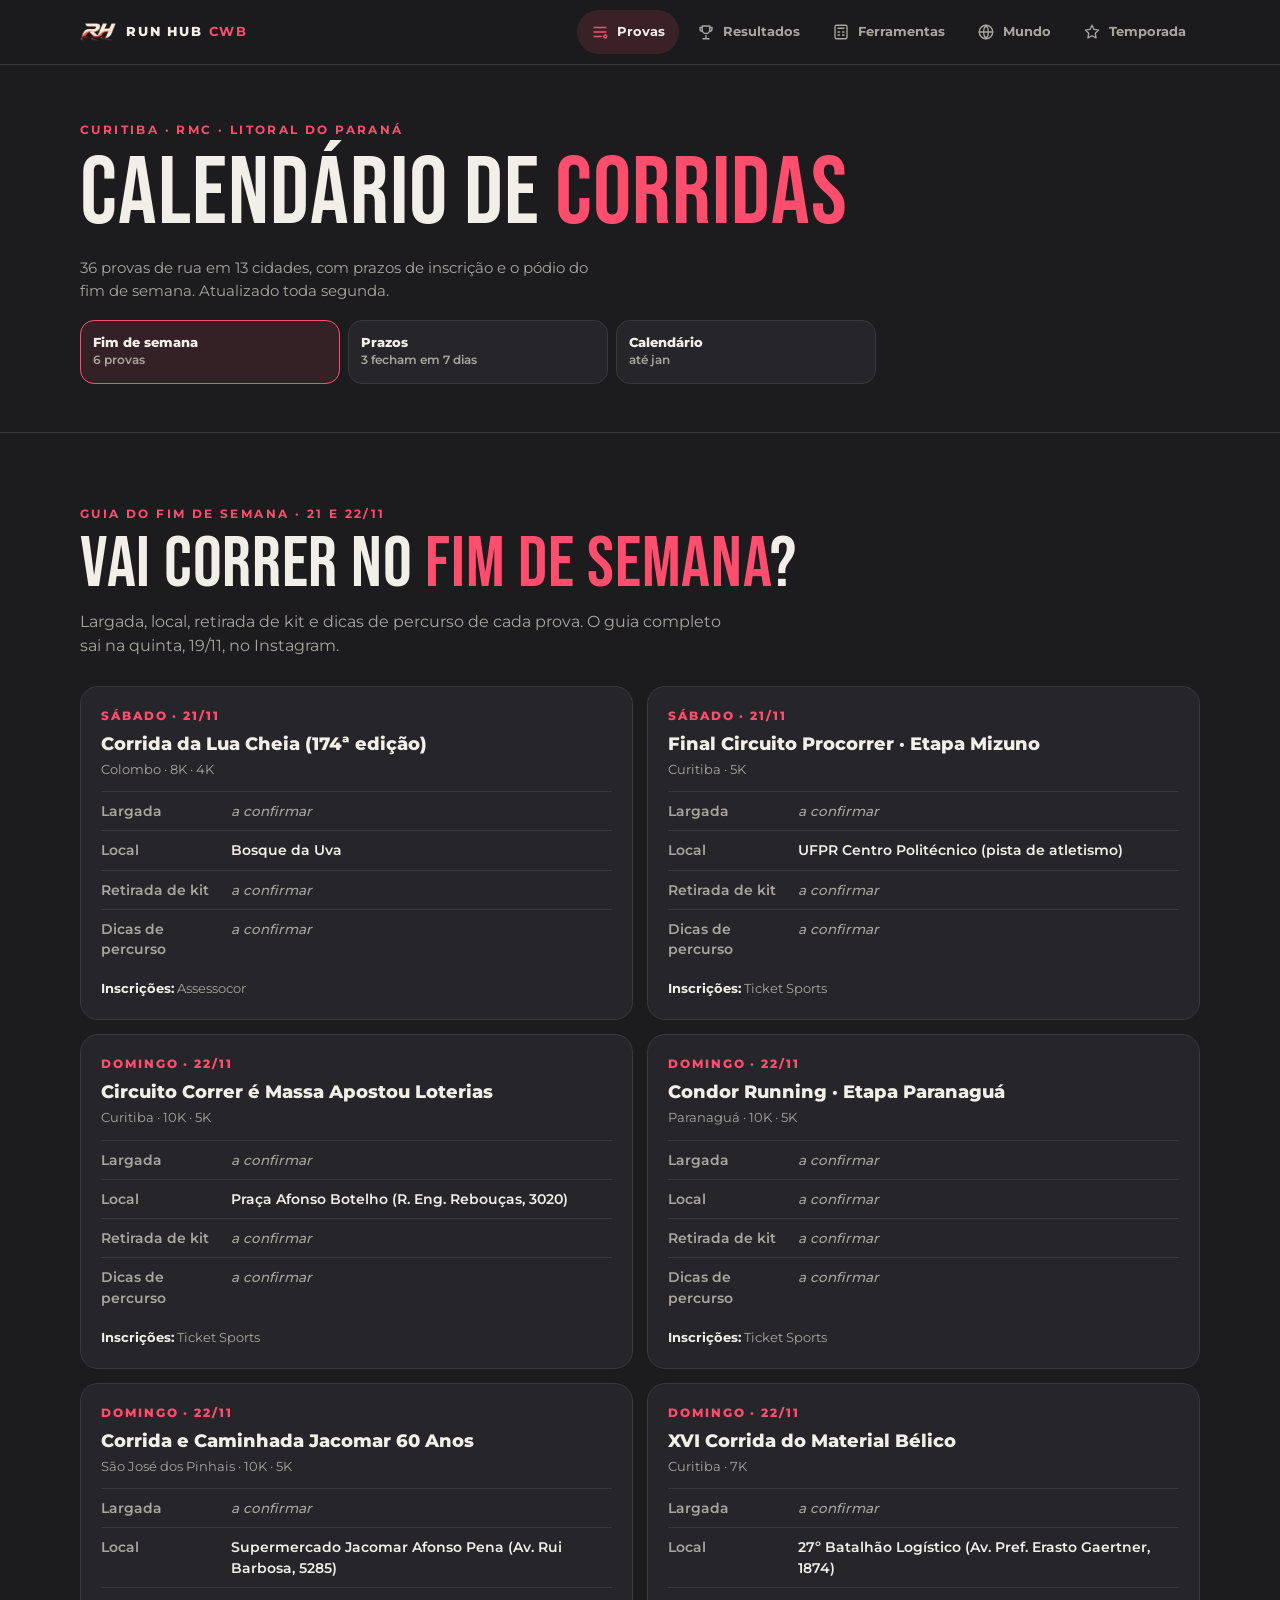
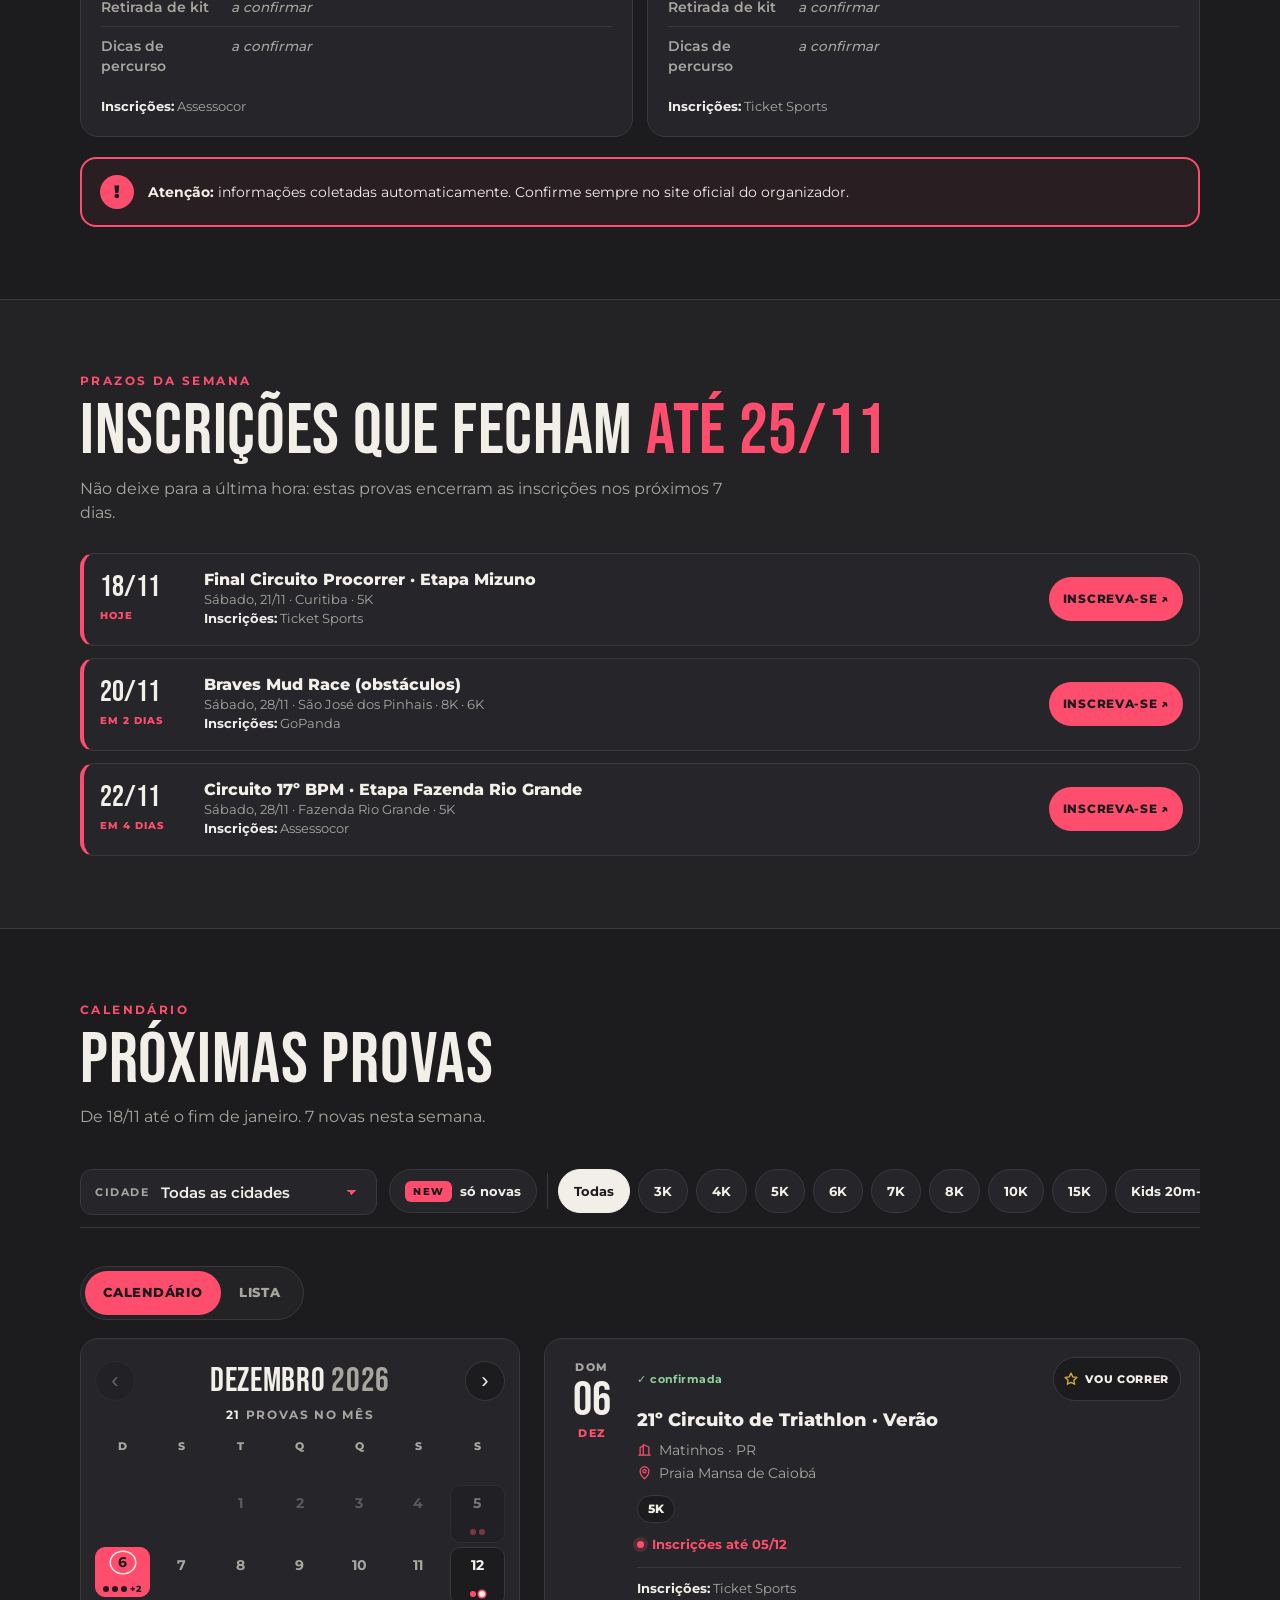
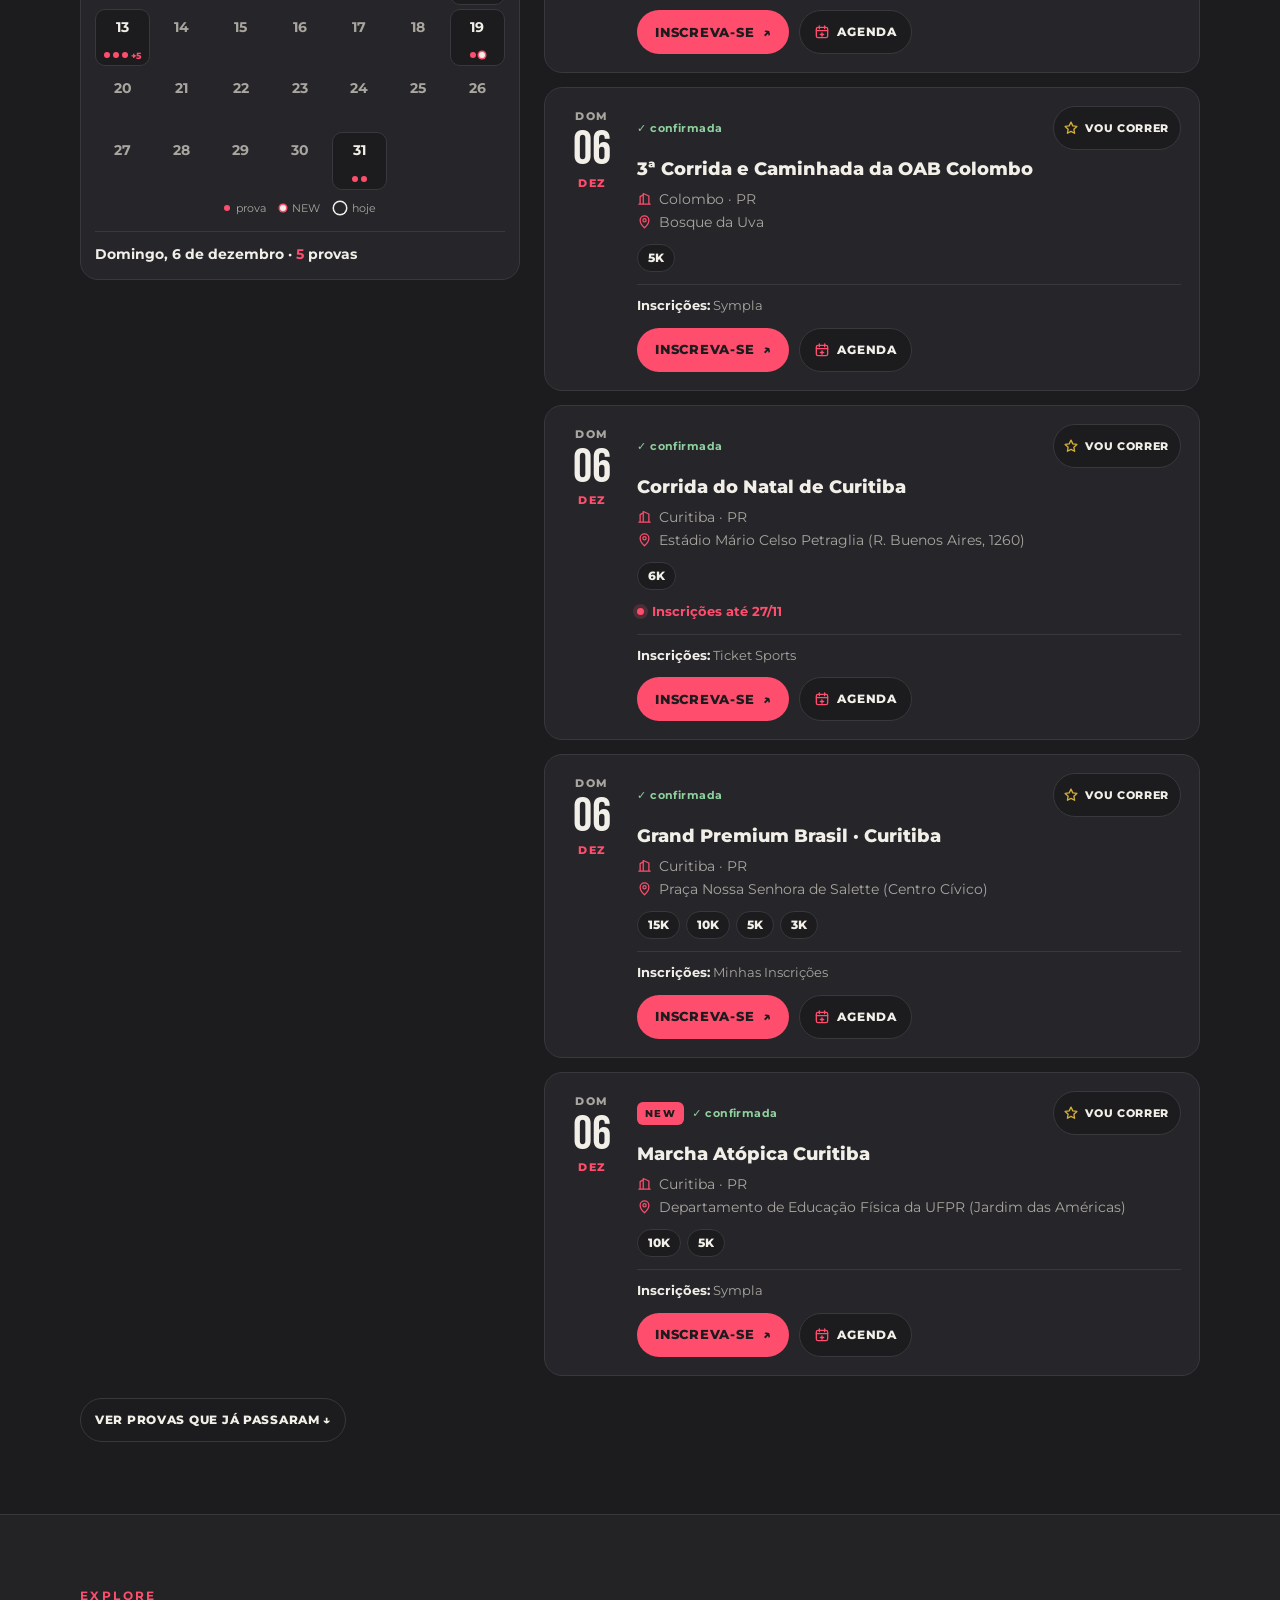
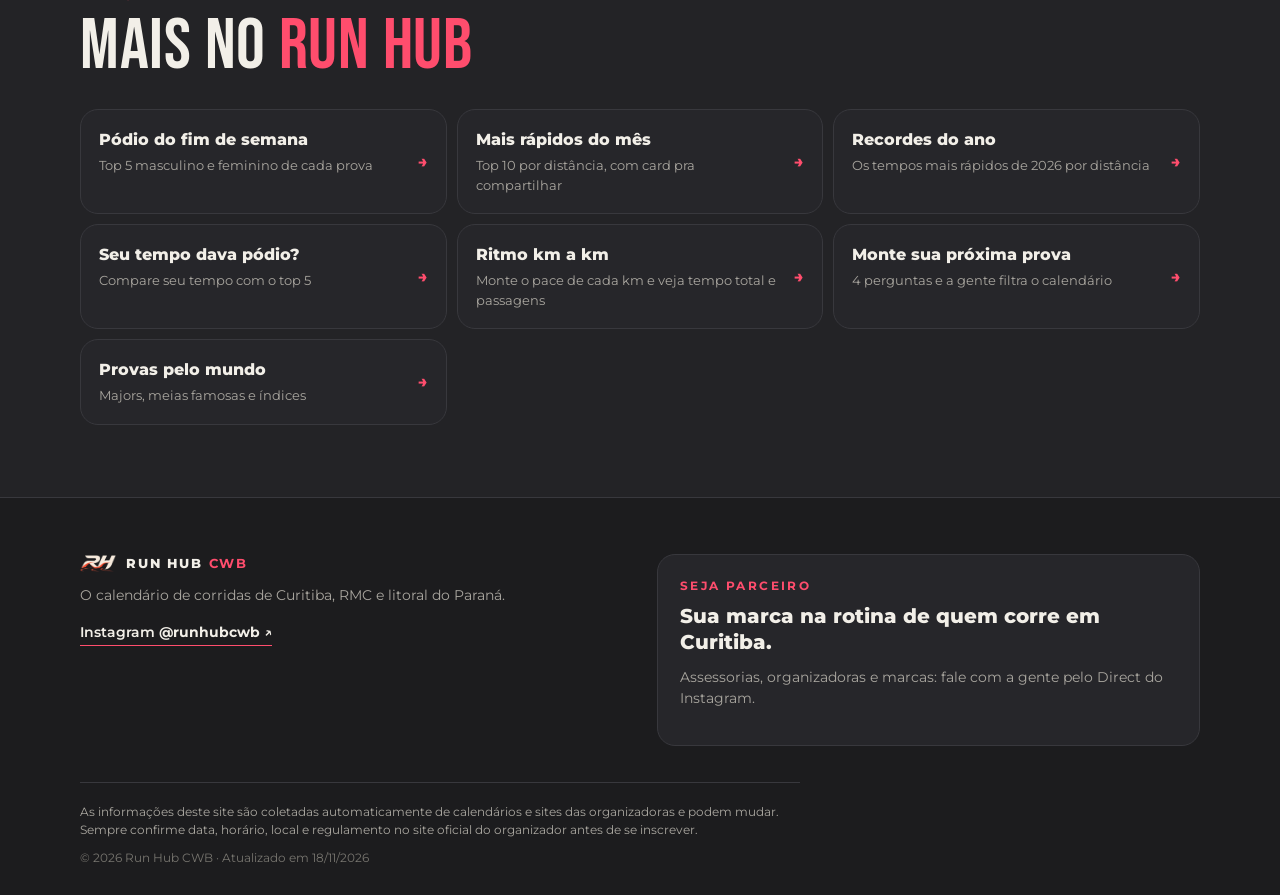
==== index.html @ d51b5dfc "Adiciona contador de visitas GoatCounter" ====
<!doctype html>
<html lang="pt-BR"><head>
<meta charset="utf-8"><meta name="viewport" content="width=device-width,initial-scale=1,viewport-fit=cover">
<title>Run Hub CWB · Calendário de corridas de Curitiba, RMC e litoral</title>
<meta name="description" content="O calendário de corridas de rua de Curitiba, região metropolitana e litoral do Paraná: provas, prazos de inscrição e resultados do fim de semana.">
<meta name="theme-color" content="#1C1C1E"><link rel="icon" href="img/favicon.png">
<link rel="preload" href="fonts/BebasNeue-Regular.ttf" as="font" crossorigin><link rel="stylesheet" href="css/style.css">
<script>!function(){var r={calculadora:"ferramentas.html#calculadora",monte:"ferramentas.html#monte",temporada:"temporada.html",podio:"resultados.html#podio"},h=location.hash.slice(1);if(/(^|\/)(index\.html)?$/.test(location.pathname)&&r[h])location.replace(r[h])}();</script>
</head><body data-tab="provas">
<a class="skip" href="#conteudo">Pular para o conteúdo</a>
<header class="nav"><div class="wrap nav-in">
  <a class="brand" href="index.html"><img src="img/rh_logo.png" alt="" width="40" height="40"><span>RUN HUB <b>CWB</b></span></a>
  <nav class="hlinks" aria-label="Principal"><a class="hl" href="index.html" aria-current=page><svg viewBox="0 0 24 24" aria-hidden="true"><path d="M4 6h16M4 12h16M4 18h10"/><circle cx="19" cy="18" r="2"/></svg><span>Provas</span></a><a class="hl" href="resultados.html"><svg viewBox="0 0 24 24" aria-hidden="true"><path d="M8 21h8M12 17v4M7 4h10v5a5 5 0 0 1-10 0V4Z"/><path d="M17 6h3v2a3 3 0 0 1-3 3M7 6H4v2a3 3 0 0 0 3 3"/></svg><span>Resultados</span></a><a class="hl" href="ferramentas.html"><svg viewBox="0 0 24 24" aria-hidden="true"><rect x="4" y="3" width="16" height="18" rx="2"/><path d="M8 7h8M8 12h2M14 12h2M8 16h2M14 16h2"/></svg><span>Ferramentas</span></a><a class="hl" href="mundo.html"><svg viewBox="0 0 24 24" aria-hidden="true"><circle cx="12" cy="12" r="9"/><path d="M3 12h18M12 3a14 14 0 0 1 0 18M12 3a14 14 0 0 0 0 18"/></svg><span>Mundo</span></a><a class="hl" href="temporada.html"><svg viewBox="0 0 24 24" aria-hidden="true"><path d="m12 3 2.7 5.6 6.1.9-4.4 4.3 1 6.1L12 17l-5.4 2.9 1-6.1L3.2 9.5l6.1-.9Z"/></svg><span>Temporada</span><b class="badge" id="season-badge" hidden>0</b></a></nav>
</div></header>

<div id="conteudo"><header class="hero" id="top"><div class="wrap hero-in">
  <p class="kicker">Curitiba · RMC · litoral do Paraná</p>
  <h1>Calendário de <em>corridas</em></h1>
  <p class="lead">36 provas de rua em 13 cidades, com prazos de inscrição e o pódio do fim de semana. Atualizado toda segunda.</p>
  <nav class="quick" aria-label="Atalhos"><a href="#guia"><b>Fim de semana</b><span>6 provas</span></a><a href="#prazos"><b>Prazos</b><span>3 fecham em 7 dias</span></a><a href="#calendario"><b>Calendário</b><span>até jan</span></a></nav>
</div></header>

<main><section class="sec" id="guia"><div class="wrap">
  <div class="sec-h"><p class="eyebrow">Guia do Fim de Semana · 21 e 22/11</p><h2>Vai correr no <em>fim de semana</em>?</h2><p class="sub">Largada, local, retirada de kit e dicas de percurso de cada prova. O guia completo sai na quinta, 19/11, no Instagram.</p></div>
  <div class="guia"><article class="g">
<p class="g-when">Sábado · 21/11</p>
<h4>Corrida da Lua Cheia (174ª edição)</h4><p class="g-city">Colombo · 8K · 4K</p>
<dl><div class="g-r"><dt>Largada</dt><dd class=muted>a confirmar</dd></div><div class="g-r"><dt>Local</dt><dd>Bosque da Uva</dd></div><div class="g-r"><dt>Retirada de kit</dt><dd class=muted>a confirmar</dd></div><div class="g-r"><dt>Dicas de percurso</dt><dd class=muted>a confirmar</dd></div></dl>
<p class="via"><b>Inscrições:</b> Assessocor</p>
</article><article class="g">
<p class="g-when">Sábado · 21/11</p>
<h4>Final Circuito Procorrer · Etapa Mizuno</h4><p class="g-city">Curitiba · 5K</p>
<dl><div class="g-r"><dt>Largada</dt><dd class=muted>a confirmar</dd></div><div class="g-r"><dt>Local</dt><dd>UFPR Centro Politécnico (pista de atletismo)</dd></div><div class="g-r"><dt>Retirada de kit</dt><dd class=muted>a confirmar</dd></div><div class="g-r"><dt>Dicas de percurso</dt><dd class=muted>a confirmar</dd></div></dl>
<p class="via"><b>Inscrições:</b> Ticket Sports</p>
</article><article class="g">
<p class="g-when">Domingo · 22/11</p>
<h4>Circuito Correr é Massa Apostou Loterias</h4><p class="g-city">Curitiba · 10K · 5K</p>
<dl><div class="g-r"><dt>Largada</dt><dd class=muted>a confirmar</dd></div><div class="g-r"><dt>Local</dt><dd>Praça Afonso Botelho (R. Eng. Rebouças, 3020)</dd></div><div class="g-r"><dt>Retirada de kit</dt><dd class=muted>a confirmar</dd></div><div class="g-r"><dt>Dicas de percurso</dt><dd class=muted>a confirmar</dd></div></dl>
<p class="via"><b>Inscrições:</b> Ticket Sports</p>
</article><article class="g">
<p class="g-when">Domingo · 22/11</p>
<h4>Condor Running · Etapa Paranaguá</h4><p class="g-city">Paranaguá · 10K · 5K</p>
<dl><div class="g-r"><dt>Largada</dt><dd class=muted>a confirmar</dd></div><div class="g-r"><dt>Local</dt><dd class=muted>a confirmar</dd></div><div class="g-r"><dt>Retirada de kit</dt><dd class=muted>a confirmar</dd></div><div class="g-r"><dt>Dicas de percurso</dt><dd class=muted>a confirmar</dd></div></dl>
<p class="via"><b>Inscrições:</b> Ticket Sports</p>
</article><article class="g">
<p class="g-when">Domingo · 22/11</p>
<h4>Corrida e Caminhada Jacomar 60 Anos</h4><p class="g-city">São José dos Pinhais · 10K · 5K</p>
<dl><div class="g-r"><dt>Largada</dt><dd class=muted>a confirmar</dd></div><div class="g-r"><dt>Local</dt><dd>Supermercado Jacomar Afonso Pena (Av. Rui Barbosa, 5285)</dd></div><div class="g-r"><dt>Retirada de kit</dt><dd class=muted>a confirmar</dd></div><div class="g-r"><dt>Dicas de percurso</dt><dd class=muted>a confirmar</dd></div></dl>
<p class="via"><b>Inscrições:</b> Assessocor</p>
</article><article class="g">
<p class="g-when">Domingo · 22/11</p>
<h4>XVI Corrida do Material Bélico</h4><p class="g-city">Curitiba · 7K</p>
<dl><div class="g-r"><dt>Largada</dt><dd class=muted>a confirmar</dd></div><div class="g-r"><dt>Local</dt><dd>27º Batalhão Logístico (Av. Pref. Erasto Gaertner, 1874)</dd></div><div class="g-r"><dt>Retirada de kit</dt><dd class=muted>a confirmar</dd></div><div class="g-r"><dt>Dicas de percurso</dt><dd class=muted>a confirmar</dd></div></dl>
<p class="via"><b>Inscrições:</b> Ticket Sports</p>
</article></div>
  <div class="disc"><span class="warn">!</span><p><b>Atenção:</b> informações coletadas automaticamente. Confirme sempre no site oficial do organizador.</p></div>
</div></section><section class="sec sec-alt" id="prazos"><div class="wrap">
  <div class="sec-h"><p class="eyebrow">Prazos da semana</p><h2>Inscrições que fecham <em>até 25/11</em></h2><p class="sub">Não deixe para a última hora: estas provas encerram as inscrições nos próximos 7 dias.</p></div>
  <ul class="pz-list"><li class="pz"><div class="pz-d"><span class="dd">18/11</span><span class="q">hoje</span></div>
<div class="pz-b"><h4>Final Circuito Procorrer · Etapa Mizuno</h4><p>Sábado, 21/11 · Curitiba · 5K</p>
<p class="via"><b>Inscrições:</b> Ticket Sports</p></div>
<a class="btn btn-sm" href="https://www.ticketsports.com.br/e/e-88006" target="_blank" rel="noopener" data-goatcounter-click="inscricao-2026-11-21-final-circuito-procorrer-etapa-mizuno">Inscreva-se ↗</a></li><li class="pz"><div class="pz-d"><span class="dd">20/11</span><span class="q">em 2 dias</span></div>
<div class="pz-b"><h4>Braves Mud Race (obstáculos)</h4><p>Sábado, 28/11 · São José dos Pinhais · 8K · 6K</p>
<p class="via"><b>Inscrições:</b> GoPanda</p></div>
<a class="btn btn-sm" href="https://www.gopanda.com.br/tickets/desafio-braves-novembro-2026" target="_blank" rel="noopener" data-goatcounter-click="inscricao-2026-11-28-braves-mud-race-obstaculos">Inscreva-se ↗</a></li><li class="pz"><div class="pz-d"><span class="dd">22/11</span><span class="q">em 4 dias</span></div>
<div class="pz-b"><h4>Circuito 17º BPM · Etapa Fazenda Rio Grande</h4><p>Sábado, 28/11 · Fazenda Rio Grande · 5K</p>
<p class="via"><b>Inscrições:</b> Assessocor</p></div>
<a class="btn btn-sm" href="https://app.assessocor.online/evento/circuito-17o-bpm-de-corridas-de-rua/938" target="_blank" rel="noopener" data-goatcounter-click="inscricao-2026-11-28-circuito-17o-bpm-etapa-fazenda-rio-grande">Inscreva-se ↗</a></li></ul>
</div></section><section class="sec" id="calendario"><div class="wrap">
  <div class="sec-h"><p class="eyebrow">Calendário</p><h2>Próximas provas</h2><p class="sub">De 18/11 até o fim de janeiro. 7 novas nesta semana.</p></div>
  <div class="filters" role="search">
    <label class="sel"><span>Cidade</span><select id="f-city"><option value="">Todas as cidades</option><option value="Araucária">Araucária</option><option value="Campina Grande do Sul">Campina Grande do Sul</option><option value="Campo Largo">Campo Largo</option><option value="Colombo">Colombo</option><option value="Curitiba">Curitiba</option><option value="Fazenda Rio Grande">Fazenda Rio Grande</option><option value="Guaratuba">Guaratuba</option><option value="Lapa">Lapa</option><option value="Matinhos">Matinhos</option><option value="Morretes">Morretes</option><option value="Paranaguá">Paranaguá</option><option value="Piraquara">Piraquara</option><option value="São José dos Pinhais">São José dos Pinhais</option></select></label>
    <div class="fchips" aria-label="Distância"><button class="fchip fnew" id="f-new"><span class="tag tag-new">NEW</span> só novas</button><span class="fsep"></span><button class="fchip on" data-d="">Todas</button><button class="fchip" data-d="3k">3K</button><button class="fchip" data-d="4k">4K</button><button class="fchip" data-d="5k">5K</button><button class="fchip" data-d="6k">6K</button><button class="fchip" data-d="7k">7K</button><button class="fchip" data-d="8k">8K</button><button class="fchip" data-d="10k">10K</button><button class="fchip" data-d="15k">15K</button><button class="fchip" data-d="kids-20m-500mk">Kids 20m-500mK</button></div>
  </div>
  <p class="result" id="f-result" aria-live="polite"></p>
  <div class="vtog" role="tablist" aria-label="Visualização"><button type="button" role="tab" data-v="cal" aria-selected="true">Calendário</button><button type="button" role="tab" data-v="list" aria-selected="false">Lista</button></div>
  <div class="vbody"><div id="rh-calview" class="calview" data-today="2026-11-18" hidden></div>
  <div id="rh-list"><section class="month" id="m-2026-11">
  <header class="month-h"><h3>Novembro <span>2026</span></h3><p class="count"><b class="n">14</b> provas</p></header>
  <div class="grid"><article class="race" id="r-2026-11-19-2a-corrida-da-congada" data-id="2026-11-19-2a-corrida-da-congada" data-date="2026-11-19" data-city="Lapa" data-dist="7k" data-new="0">
  <button class="rsum" type="button" aria-expanded="false"><span class="rs-d"><b>19</b>NOV</span><span class="rs-b"><span class="rs-n">2ª Corrida da Congada</span><span class="rs-m">Qui · Lapa · 7K</span></span><span class="rs-t"><span class="rs-star" aria-label="Na sua temporada">★</span><span class="rs-chev" aria-hidden="true">⌄</span></span></button>
  <div class="date"><span class="wd">Qui</span><span class="dd">19</span><span class="mm">NOV</span></div>
  <div class="body">
    <div class="top"><span class="ok" title="Data confirmada na fonte oficial">✓ confirmada</span><button class="star" type="button" data-id="2026-11-19-2a-corrida-da-congada" aria-pressed="false" aria-label="Vou correr: salvar em Minha temporada"><svg viewBox="0 0 24 24" aria-hidden="true"><path d="M12 3.2l2.7 5.6 6.1.8-4.5 4.2 1.1 6.1L12 17l-5.4 2.9 1.1-6.1-4.5-4.2 6.1-.8z"/></svg><span>Vou correr</span></button></div>
    <h3>2ª Corrida da Congada</h3>
    <ul class="meta"><li><svg class="ic" viewBox="0 0 24 24" aria-hidden="true"><path d="M3 21h18M5 21V9l5-3v15M10 21V4l9 4v13"/></svg>Lapa · PR</li><li><svg class="ic" viewBox="0 0 24 24" aria-hidden="true"><path d="M12 22s7-6.2 7-12a7 7 0 1 0-14 0c0 5.8 7 12 7 12z"/><circle cx="12" cy="10" r="2.6"/></svg>R. Barão do Rio Branco, 1960, Centro (Clube Recreativo 7 de Setembro)</li></ul>
    <div class="chips"><span class="chip">7K</span></div>
    
    <div class="wx" data-id="2026-11-19-2a-corrida-da-congada" hidden></div>
    <div class="foot"><p class="via"><b>Inscrições:</b> Ticket Sports</p>
    <div class="acts"><a class="btn" href="https://www.ticketsports.com.br/e/e-88073" target="_blank" rel="noopener" data-goatcounter-click="inscricao-2026-11-19-2a-corrida-da-congada">Inscreva-se <span aria-hidden="true">↗</span></a><details class="cal"><summary aria-label="Adicionar à agenda"><svg class="ic" viewBox="0 0 24 24" aria-hidden="true"><rect x="3.5" y="5" width="17" height="15.5" rx="2.5"/><path d="M3.5 10h17M8 3v4M16 3v4M12 13.2v5M9.5 15.7h5"/></svg><span>Agenda</span></summary><div class="cal-m"><p class="cal-h">Dia da prova · 19/11</p><a href="https://calendar.google.com/calendar/render?action=TEMPLATE&amp;text=2%C2%AA%20Corrida%20da%20Congada&amp;dates=20261119/20261120&amp;details=2%C2%AA%20Corrida%20da%20Congada%0ALapa%20%C2%B7%207K%0AHor%C3%A1rio%20de%20largada%20a%20confirmar.%0A%0AInscri%C3%A7%C3%B5es%3A%20Ticket%20Sports%0Ahttps%3A//www.ticketsports.com.br/e/e-88073%0A%0AConfirme%20data%2C%20hor%C3%A1rio%20e%20local%20no%20site%20oficial%20do%20organizador.%0ARun%20Hub%20CWB%20%C2%B7%20runhubcwb.github.io&amp;location=R.%20Bar%C3%A3o%20do%20Rio%20Branco%2C%201960%2C%20Centro%20%28Clube%20Recreativo%207%20de%20Setembro%29%2C%20Lapa%20-%20PR&amp;ctz=America%2FSao_Paulo" target="_blank" rel="noopener"><span class="cal-i">G</span>Google Agenda</a><a href="ics/2026-11-19-2a-corrida-da-congada.ics" download><span class="cal-i"></span>Apple / Outlook (.ics)</a></div></details></div></div>
  </div>
</article><article class="race" id="r-2026-11-20-corrida-lucas-rosa" data-id="2026-11-20-corrida-lucas-rosa" data-date="2026-11-20" data-city="Araucária" data-dist="5k" data-new="0">
  <button class="rsum" type="button" aria-expanded="false"><span class="rs-d"><b>20</b>NOV</span><span class="rs-b"><span class="rs-n">Corrida Lucas Rosa</span><span class="rs-m">Sex · Araucária · 5K</span></span><span class="rs-t"><span class="rs-star" aria-label="Na sua temporada">★</span><span class="rs-chev" aria-hidden="true">⌄</span></span></button>
  <div class="date"><span class="wd">Sex</span><span class="dd">20</span><span class="mm">NOV</span></div>
  <div class="body">
    <div class="top"><span class="ok" title="Data confirmada na fonte oficial">✓ confirmada</span><button class="star" type="button" data-id="2026-11-20-corrida-lucas-rosa" aria-pressed="false" aria-label="Vou correr: salvar em Minha temporada"><svg viewBox="0 0 24 24" aria-hidden="true"><path d="M12 3.2l2.7 5.6 6.1.8-4.5 4.2 1.1 6.1L12 17l-5.4 2.9 1.1-6.1-4.5-4.2 6.1-.8z"/></svg><span>Vou correr</span></button></div>
    <h3>Corrida Lucas Rosa</h3>
    <ul class="meta"><li><svg class="ic" viewBox="0 0 24 24" aria-hidden="true"><path d="M3 21h18M5 21V9l5-3v15M10 21V4l9 4v13"/></svg>Araucária · PR</li><li><svg class="ic" viewBox="0 0 24 24" aria-hidden="true"><path d="M12 22s7-6.2 7-12a7 7 0 1 0-14 0c0 5.8 7 12 7 12z"/><circle cx="12" cy="10" r="2.6"/></svg>Pista de corrida do CSU (Centro Social Urbano)</li></ul>
    <div class="chips"><span class="chip">5K</span></div>
    
    <div class="wx" data-id="2026-11-20-corrida-lucas-rosa" hidden></div>
    <div class="foot"><p class="via"><b>Inscrições:</b> Assessocor</p>
    <div class="acts"><a class="btn" href="https://app.assessocor.online/evento/corrida-lucas-rosa/908" target="_blank" rel="noopener" data-goatcounter-click="inscricao-2026-11-20-corrida-lucas-rosa">Inscreva-se <span aria-hidden="true">↗</span></a><details class="cal"><summary aria-label="Adicionar à agenda"><svg class="ic" viewBox="0 0 24 24" aria-hidden="true"><rect x="3.5" y="5" width="17" height="15.5" rx="2.5"/><path d="M3.5 10h17M8 3v4M16 3v4M12 13.2v5M9.5 15.7h5"/></svg><span>Agenda</span></summary><div class="cal-m"><p class="cal-h">Dia da prova · 20/11</p><a href="https://calendar.google.com/calendar/render?action=TEMPLATE&amp;text=Corrida%20Lucas%20Rosa&amp;dates=20261120/20261121&amp;details=Corrida%20Lucas%20Rosa%0AArauc%C3%A1ria%20%C2%B7%205K%0AHor%C3%A1rio%20de%20largada%20a%20confirmar.%0A%0AInscri%C3%A7%C3%B5es%3A%20Assessocor%0Ahttps%3A//app.assessocor.online/evento/corrida-lucas-rosa/908%0A%0AConfirme%20data%2C%20hor%C3%A1rio%20e%20local%20no%20site%20oficial%20do%20organizador.%0ARun%20Hub%20CWB%20%C2%B7%20runhubcwb.github.io&amp;location=Pista%20de%20corrida%20do%20CSU%20%28Centro%20Social%20Urbano%29%2C%20Arauc%C3%A1ria%20-%20PR&amp;ctz=America%2FSao_Paulo" target="_blank" rel="noopener"><span class="cal-i">G</span>Google Agenda</a><a href="ics/2026-11-20-corrida-lucas-rosa.ics" download><span class="cal-i"></span>Apple / Outlook (.ics)</a></div></details></div></div>
  </div>
</article><article class="race" id="r-2026-11-20-firefighters-night-run-3a-edicao" data-id="2026-11-20-firefighters-night-run-3a-edicao" data-date="2026-11-20" data-city="São José dos Pinhais" data-dist="6k" data-new="0">
  <button class="rsum" type="button" aria-expanded="false"><span class="rs-d"><b>20</b>NOV</span><span class="rs-b"><span class="rs-n">Firefighters Night Run · 3ª Edição</span><span class="rs-m">Sex · São José dos Pinhais · 6K</span></span><span class="rs-t"><span class="rs-star" aria-label="Na sua temporada">★</span><span class="rs-chev" aria-hidden="true">⌄</span></span></button>
  <div class="date"><span class="wd">Sex</span><span class="dd">20</span><span class="mm">NOV</span></div>
  <div class="body">
    <div class="top"><span class="ok" title="Data confirmada na fonte oficial">✓ confirmada</span><button class="star" type="button" data-id="2026-11-20-firefighters-night-run-3a-edicao" aria-pressed="false" aria-label="Vou correr: salvar em Minha temporada"><svg viewBox="0 0 24 24" aria-hidden="true"><path d="M12 3.2l2.7 5.6 6.1.8-4.5 4.2 1.1 6.1L12 17l-5.4 2.9 1.1-6.1-4.5-4.2 6.1-.8z"/></svg><span>Vou correr</span></button></div>
    <h3>Firefighters Night Run · 3ª Edição</h3>
    <ul class="meta"><li><svg class="ic" viewBox="0 0 24 24" aria-hidden="true"><path d="M3 21h18M5 21V9l5-3v15M10 21V4l9 4v13"/></svg>São José dos Pinhais · PR</li><li><svg class="ic" viewBox="0 0 24 24" aria-hidden="true"><path d="M12 22s7-6.2 7-12a7 7 0 1 0-14 0c0 5.8 7 12 7 12z"/><circle cx="12" cy="10" r="2.6"/></svg>6º Grupamento de Bombeiros (Av. Rui Barbosa, 4995, Iná)</li></ul>
    <div class="chips"><span class="chip">6K</span></div>
    
    <div class="wx" data-id="2026-11-20-firefighters-night-run-3a-edicao" hidden></div>
    <div class="foot"><p class="via"><b>Inscrições:</b> Assessocor</p>
    <div class="acts"><a class="btn" href="https://app.assessocor.online/evento/firefighters-night-run/934" target="_blank" rel="noopener" data-goatcounter-click="inscricao-2026-11-20-firefighters-night-run-3a-edicao">Inscreva-se <span aria-hidden="true">↗</span></a><details class="cal"><summary aria-label="Adicionar à agenda"><svg class="ic" viewBox="0 0 24 24" aria-hidden="true"><rect x="3.5" y="5" width="17" height="15.5" rx="2.5"/><path d="M3.5 10h17M8 3v4M16 3v4M12 13.2v5M9.5 15.7h5"/></svg><span>Agenda</span></summary><div class="cal-m"><p class="cal-h">Dia da prova · 20/11</p><a href="https://calendar.google.com/calendar/render?action=TEMPLATE&amp;text=Firefighters%20Night%20Run%20%C2%B7%203%C2%AA%20Edi%C3%A7%C3%A3o&amp;dates=20261120/20261121&amp;details=Firefighters%20Night%20Run%20%C2%B7%203%C2%AA%20Edi%C3%A7%C3%A3o%0AS%C3%A3o%20Jos%C3%A9%20dos%20Pinhais%20%C2%B7%206K%0AHor%C3%A1rio%20de%20largada%20a%20confirmar.%0A%0AInscri%C3%A7%C3%B5es%3A%20Assessocor%0Ahttps%3A//app.assessocor.online/evento/firefighters-night-run/934%0A%0AConfirme%20data%2C%20hor%C3%A1rio%20e%20local%20no%20site%20oficial%20do%20organizador.%0ARun%20Hub%20CWB%20%C2%B7%20runhubcwb.github.io&amp;location=6%C2%BA%20Grupamento%20de%20Bombeiros%20%28Av.%20Rui%20Barbosa%2C%204995%2C%20In%C3%A1%29%2C%20S%C3%A3o%20Jos%C3%A9%20dos%20Pinhais%20-%20PR&amp;ctz=America%2FSao_Paulo" target="_blank" rel="noopener"><span class="cal-i">G</span>Google Agenda</a><a href="ics/2026-11-20-firefighters-night-run-3a-edicao.ics" download><span class="cal-i"></span>Apple / Outlook (.ics)</a></div></details></div></div>
  </div>
</article><article class="race" id="r-2026-11-21-corrida-da-lua-cheia-174a-edicao" data-id="2026-11-21-corrida-da-lua-cheia-174a-edicao" data-date="2026-11-21" data-city="Colombo" data-dist="8k 4k" data-new="0">
  <button class="rsum" type="button" aria-expanded="false"><span class="rs-d"><b>21</b>NOV</span><span class="rs-b"><span class="rs-n">Corrida da Lua Cheia (174ª edição)</span><span class="rs-m">Sáb · Colombo · 8K · 4K</span></span><span class="rs-t"><span class="rs-star" aria-label="Na sua temporada">★</span><span class="rs-chev" aria-hidden="true">⌄</span></span></button>
  <div class="date"><span class="wd">Sáb</span><span class="dd">21</span><span class="mm">NOV</span></div>
  <div class="body">
    <div class="top"><span class="ok" title="Data confirmada na fonte oficial">✓ confirmada</span><button class="star" type="button" data-id="2026-11-21-corrida-da-lua-cheia-174a-edicao" aria-pressed="false" aria-label="Vou correr: salvar em Minha temporada"><svg viewBox="0 0 24 24" aria-hidden="true"><path d="M12 3.2l2.7 5.6 6.1.8-4.5 4.2 1.1 6.1L12 17l-5.4 2.9 1.1-6.1-4.5-4.2 6.1-.8z"/></svg><span>Vou correr</span></button></div>
    <h3>Corrida da Lua Cheia (174ª edição)</h3>
    <ul class="meta"><li><svg class="ic" viewBox="0 0 24 24" aria-hidden="true"><path d="M3 21h18M5 21V9l5-3v15M10 21V4l9 4v13"/></svg>Colombo · PR</li><li><svg class="ic" viewBox="0 0 24 24" aria-hidden="true"><path d="M12 22s7-6.2 7-12a7 7 0 1 0-14 0c0 5.8 7 12 7 12z"/><circle cx="12" cy="10" r="2.6"/></svg>Bosque da Uva</li></ul>
    <div class="chips"><span class="chip">8K</span><span class="chip">4K</span></div>
    
    <div class="wx" data-id="2026-11-21-corrida-da-lua-cheia-174a-edicao" hidden></div>
    <div class="foot"><p class="via"><b>Inscrições:</b> Assessocor</p>
    <div class="acts"><a class="btn" href="https://app.assessocor.online/evento/circuito-da-lua-cheia-2026-174o-edicao/930" target="_blank" rel="noopener" data-goatcounter-click="inscricao-2026-11-21-corrida-da-lua-cheia-174a-edicao">Inscreva-se <span aria-hidden="true">↗</span></a><details class="cal"><summary aria-label="Adicionar à agenda"><svg class="ic" viewBox="0 0 24 24" aria-hidden="true"><rect x="3.5" y="5" width="17" height="15.5" rx="2.5"/><path d="M3.5 10h17M8 3v4M16 3v4M12 13.2v5M9.5 15.7h5"/></svg><span>Agenda</span></summary><div class="cal-m"><p class="cal-h">Dia da prova · 21/11</p><a href="https://calendar.google.com/calendar/render?action=TEMPLATE&amp;text=Corrida%20da%20Lua%20Cheia%20%28174%C2%AA%20edi%C3%A7%C3%A3o%29&amp;dates=20261121/20261122&amp;details=Corrida%20da%20Lua%20Cheia%20%28174%C2%AA%20edi%C3%A7%C3%A3o%29%0AColombo%20%C2%B7%208K%20%C2%B7%204K%0AHor%C3%A1rio%20de%20largada%20a%20confirmar.%0A%0AInscri%C3%A7%C3%B5es%3A%20Assessocor%0Ahttps%3A//app.assessocor.online/evento/circuito-da-lua-cheia-2026-174o-edicao/930%0A%0AConfirme%20data%2C%20hor%C3%A1rio%20e%20local%20no%20site%20oficial%20do%20organizador.%0ARun%20Hub%20CWB%20%C2%B7%20runhubcwb.github.io&amp;location=Bosque%20da%20Uva%2C%20Colombo%20-%20PR&amp;ctz=America%2FSao_Paulo" target="_blank" rel="noopener"><span class="cal-i">G</span>Google Agenda</a><a href="ics/2026-11-21-corrida-da-lua-cheia-174a-edicao.ics" download><span class="cal-i"></span>Apple / Outlook (.ics)</a></div></details></div></div>
  </div>
</article><article class="race" id="r-2026-11-21-final-circuito-procorrer-etapa-mizuno" data-id="2026-11-21-final-circuito-procorrer-etapa-mizuno" data-date="2026-11-21" data-city="Curitiba" data-dist="5k" data-new="0">
  <button class="rsum" type="button" aria-expanded="false"><span class="rs-d"><b>21</b>NOV</span><span class="rs-b"><span class="rs-n">Final Circuito Procorrer · Etapa Mizuno</span><span class="rs-m">Sáb · Curitiba · 5K</span></span><span class="rs-t"><span class="rs-star" aria-label="Na sua temporada">★</span><span class="rs-chev" aria-hidden="true">⌄</span></span></button>
  <div class="date"><span class="wd">Sáb</span><span class="dd">21</span><span class="mm">NOV</span></div>
  <div class="body">
    <div class="top"><span class="ok" title="Data confirmada na fonte oficial">✓ confirmada</span><button class="star" type="button" data-id="2026-11-21-final-circuito-procorrer-etapa-mizuno" aria-pressed="false" aria-label="Vou correr: salvar em Minha temporada"><svg viewBox="0 0 24 24" aria-hidden="true"><path d="M12 3.2l2.7 5.6 6.1.8-4.5 4.2 1.1 6.1L12 17l-5.4 2.9 1.1-6.1-4.5-4.2 6.1-.8z"/></svg><span>Vou correr</span></button></div>
    <h3>Final Circuito Procorrer · Etapa Mizuno</h3>
    <ul class="meta"><li><svg class="ic" viewBox="0 0 24 24" aria-hidden="true"><path d="M3 21h18M5 21V9l5-3v15M10 21V4l9 4v13"/></svg>Curitiba · PR</li><li><svg class="ic" viewBox="0 0 24 24" aria-hidden="true"><path d="M12 22s7-6.2 7-12a7 7 0 1 0-14 0c0 5.8 7 12 7 12z"/><circle cx="12" cy="10" r="2.6"/></svg>UFPR Centro Politécnico (pista de atletismo)</li></ul>
    <div class="chips"><span class="chip">5K</span></div>
    <p class="prazo"><span class="dot"></span>Inscrições até 18/11</p>
    <div class="wx" data-id="2026-11-21-final-circuito-procorrer-etapa-mizuno" hidden></div>
    <div class="foot"><p class="via"><b>Inscrições:</b> Ticket Sports</p>
    <div class="acts"><a class="btn" href="https://www.ticketsports.com.br/e/e-88006" target="_blank" rel="noopener" data-goatcounter-click="inscricao-2026-11-21-final-circuito-procorrer-etapa-mizuno">Inscreva-se <span aria-hidden="true">↗</span></a><details class="cal"><summary aria-label="Adicionar à agenda"><svg class="ic" viewBox="0 0 24 24" aria-hidden="true"><rect x="3.5" y="5" width="17" height="15.5" rx="2.5"/><path d="M3.5 10h17M8 3v4M16 3v4M12 13.2v5M9.5 15.7h5"/></svg><span>Agenda</span></summary><div class="cal-m"><p class="cal-h">Dia da prova · 21/11</p><a href="https://calendar.google.com/calendar/render?action=TEMPLATE&amp;text=Final%20Circuito%20Procorrer%20%C2%B7%20Etapa%20Mizuno&amp;dates=20261121/20261122&amp;details=Final%20Circuito%20Procorrer%20%C2%B7%20Etapa%20Mizuno%0ACuritiba%20%C2%B7%205K%0AHor%C3%A1rio%20de%20largada%20a%20confirmar.%0A%0AInscri%C3%A7%C3%B5es%3A%20Ticket%20Sports%0Ahttps%3A//www.ticketsports.com.br/e/e-88006%0A%0AConfirme%20data%2C%20hor%C3%A1rio%20e%20local%20no%20site%20oficial%20do%20organizador.%0ARun%20Hub%20CWB%20%C2%B7%20runhubcwb.github.io&amp;location=UFPR%20Centro%20Polit%C3%A9cnico%20%28pista%20de%20atletismo%29%2C%20Curitiba%20-%20PR&amp;ctz=America%2FSao_Paulo" target="_blank" rel="noopener"><span class="cal-i">G</span>Google Agenda</a><a href="ics/2026-11-21-final-circuito-procorrer-etapa-mizuno.ics" download><span class="cal-i"></span>Apple / Outlook (.ics)</a><p class="cal-h">Lembrar do fim das inscrições · 18/11</p><a href="https://calendar.google.com/calendar/render?action=TEMPLATE&amp;text=%C3%9Altimo%20dia%20de%20inscri%C3%A7%C3%B5es%20%C2%B7%20Final%20Circuito%20Procorrer%20%C2%B7%20Etapa%20Mizuno&amp;dates=20261118/20261119&amp;details=%C3%9Altimo%20dia%20para%20se%20inscrever%20em%20Final%20Circuito%20Procorrer%20%C2%B7%20Etapa%20Mizuno%20%2821/11%2C%20Curitiba%29.%0A%0AInscri%C3%A7%C3%B5es%3A%20Ticket%20Sports%0Ahttps%3A//www.ticketsports.com.br/e/e-88006%0A%0AConfirme%20o%20prazo%20no%20site%20oficial%20do%20organizador.%0ARun%20Hub%20CWB%20%C2%B7%20runhubcwb.github.io&amp;location=&amp;ctz=America%2FSao_Paulo" target="_blank" rel="noopener"><span class="cal-i">G</span>Google Agenda</a><a href="ics/2026-11-21-final-circuito-procorrer-etapa-mizuno-inscricoes.ics" download><span class="cal-i"></span>Apple / Outlook (.ics)</a></div></details></div></div>
  </div>
</article><article class="race" id="r-2026-11-22-circuito-correr-e-massa-apostou-loterias" data-id="2026-11-22-circuito-correr-e-massa-apostou-loterias" data-date="2026-11-22" data-city="Curitiba" data-dist="10k 5k" data-new="0">
  <button class="rsum" type="button" aria-expanded="false"><span class="rs-d"><b>22</b>NOV</span><span class="rs-b"><span class="rs-n">Circuito Correr é Massa Apostou Loterias</span><span class="rs-m">Dom · Curitiba · 10K · 5K</span></span><span class="rs-t"><span class="rs-star" aria-label="Na sua temporada">★</span><span class="rs-chev" aria-hidden="true">⌄</span></span></button>
  <div class="date"><span class="wd">Dom</span><span class="dd">22</span><span class="mm">NOV</span></div>
  <div class="body">
    <div class="top"><span class="ok" title="Data confirmada na fonte oficial">✓ confirmada</span><button class="star" type="button" data-id="2026-11-22-circuito-correr-e-massa-apostou-loterias" aria-pressed="false" aria-label="Vou correr: salvar em Minha temporada"><svg viewBox="0 0 24 24" aria-hidden="true"><path d="M12 3.2l2.7 5.6 6.1.8-4.5 4.2 1.1 6.1L12 17l-5.4 2.9 1.1-6.1-4.5-4.2 6.1-.8z"/></svg><span>Vou correr</span></button></div>
    <h3>Circuito Correr é Massa Apostou Loterias</h3>
    <ul class="meta"><li><svg class="ic" viewBox="0 0 24 24" aria-hidden="true"><path d="M3 21h18M5 21V9l5-3v15M10 21V4l9 4v13"/></svg>Curitiba · PR</li><li><svg class="ic" viewBox="0 0 24 24" aria-hidden="true"><path d="M12 22s7-6.2 7-12a7 7 0 1 0-14 0c0 5.8 7 12 7 12z"/><circle cx="12" cy="10" r="2.6"/></svg>Praça Afonso Botelho (R. Eng. Rebouças, 3020)</li></ul>
    <div class="chips"><span class="chip">10K</span><span class="chip">5K</span></div>
    
    <div class="wx" data-id="2026-11-22-circuito-correr-e-massa-apostou-loterias" hidden></div>
    <div class="foot"><p class="via"><b>Inscrições:</b> Ticket Sports</p>
    <div class="acts"><a class="btn" href="https://www.ticketsports.com.br/e/e-87899" target="_blank" rel="noopener" data-goatcounter-click="inscricao-2026-11-22-circuito-correr-e-massa-apostou-loterias">Inscreva-se <span aria-hidden="true">↗</span></a><details class="cal"><summary aria-label="Adicionar à agenda"><svg class="ic" viewBox="0 0 24 24" aria-hidden="true"><rect x="3.5" y="5" width="17" height="15.5" rx="2.5"/><path d="M3.5 10h17M8 3v4M16 3v4M12 13.2v5M9.5 15.7h5"/></svg><span>Agenda</span></summary><div class="cal-m"><p class="cal-h">Dia da prova · 22/11</p><a href="https://calendar.google.com/calendar/render?action=TEMPLATE&amp;text=Circuito%20Correr%20%C3%A9%20Massa%20Apostou%20Loterias&amp;dates=20261122/20261123&amp;details=Circuito%20Correr%20%C3%A9%20Massa%20Apostou%20Loterias%0ACuritiba%20%C2%B7%2010K%20%C2%B7%205K%0AHor%C3%A1rio%20de%20largada%20a%20confirmar.%0A%0AInscri%C3%A7%C3%B5es%3A%20Ticket%20Sports%0Ahttps%3A//www.ticketsports.com.br/e/e-87899%0A%0AConfirme%20data%2C%20hor%C3%A1rio%20e%20local%20no%20site%20oficial%20do%20organizador.%0ARun%20Hub%20CWB%20%C2%B7%20runhubcwb.github.io&amp;location=Pra%C3%A7a%20Afonso%20Botelho%20%28R.%20Eng.%20Rebou%C3%A7as%2C%203020%29%2C%20Curitiba%20-%20PR&amp;ctz=America%2FSao_Paulo" target="_blank" rel="noopener"><span class="cal-i">G</span>Google Agenda</a><a href="ics/2026-11-22-circuito-correr-e-massa-apostou-loterias.ics" download><span class="cal-i"></span>Apple / Outlook (.ics)</a></div></details></div></div>
  </div>
</article><article class="race" id="r-2026-11-22-condor-running-etapa-paranagua" data-id="2026-11-22-condor-running-etapa-paranagua" data-date="2026-11-22" data-city="Paranaguá" data-dist="10k 5k" data-new="0">
  <button class="rsum" type="button" aria-expanded="false"><span class="rs-d"><b>22</b>NOV</span><span class="rs-b"><span class="rs-n">Condor Running · Etapa Paranaguá</span><span class="rs-m">Dom · Paranaguá · 10K · 5K</span></span><span class="rs-t"><span class="rs-star" aria-label="Na sua temporada">★</span><span class="rs-chev" aria-hidden="true">⌄</span></span></button>
  <div class="date"><span class="wd">Dom</span><span class="dd">22</span><span class="mm">NOV</span></div>
  <div class="body">
    <div class="top"><button class="star" type="button" data-id="2026-11-22-condor-running-etapa-paranagua" aria-pressed="false" aria-label="Vou correr: salvar em Minha temporada"><svg viewBox="0 0 24 24" aria-hidden="true"><path d="M12 3.2l2.7 5.6 6.1.8-4.5 4.2 1.1 6.1L12 17l-5.4 2.9 1.1-6.1-4.5-4.2 6.1-.8z"/></svg><span>Vou correr</span></button></div>
    <h3>Condor Running · Etapa Paranaguá</h3>
    <ul class="meta"><li><svg class="ic" viewBox="0 0 24 24" aria-hidden="true"><path d="M3 21h18M5 21V9l5-3v15M10 21V4l9 4v13"/></svg>Paranaguá · PR</li><li><svg class="ic" viewBox="0 0 24 24" aria-hidden="true"><path d="M12 22s7-6.2 7-12a7 7 0 1 0-14 0c0 5.8 7 12 7 12z"/><circle cx="12" cy="10" r="2.6"/></svg>Local a confirmar</li></ul>
    <div class="chips"><span class="chip">10K</span><span class="chip">5K</span></div>
    
    <div class="wx" data-id="2026-11-22-condor-running-etapa-paranagua" hidden></div>
    <div class="foot"><p class="via"><b>Inscrições:</b> Ticket Sports</p>
    <div class="acts"><a class="btn" href="https://www.ticketsports.com.br/e/e-87015" target="_blank" rel="noopener" data-goatcounter-click="inscricao-2026-11-22-condor-running-etapa-paranagua">Inscreva-se <span aria-hidden="true">↗</span></a><details class="cal"><summary aria-label="Adicionar à agenda"><svg class="ic" viewBox="0 0 24 24" aria-hidden="true"><rect x="3.5" y="5" width="17" height="15.5" rx="2.5"/><path d="M3.5 10h17M8 3v4M16 3v4M12 13.2v5M9.5 15.7h5"/></svg><span>Agenda</span></summary><div class="cal-m"><p class="cal-h">Dia da prova · 22/11</p><a href="https://calendar.google.com/calendar/render?action=TEMPLATE&amp;text=Condor%20Running%20%C2%B7%20Etapa%20Paranagu%C3%A1&amp;dates=20261122/20261123&amp;details=Condor%20Running%20%C2%B7%20Etapa%20Paranagu%C3%A1%0AParanagu%C3%A1%20%C2%B7%2010K%20%C2%B7%205K%0AHor%C3%A1rio%20de%20largada%20a%20confirmar.%0A%0AInscri%C3%A7%C3%B5es%3A%20Ticket%20Sports%0Ahttps%3A//www.ticketsports.com.br/e/e-87015%0A%0AConfirme%20data%2C%20hor%C3%A1rio%20e%20local%20no%20site%20oficial%20do%20organizador.%0ARun%20Hub%20CWB%20%C2%B7%20runhubcwb.github.io&amp;location=Paranagu%C3%A1%20-%20PR&amp;ctz=America%2FSao_Paulo" target="_blank" rel="noopener"><span class="cal-i">G</span>Google Agenda</a><a href="ics/2026-11-22-condor-running-etapa-paranagua.ics" download><span class="cal-i"></span>Apple / Outlook (.ics)</a></div></details></div></div>
  </div>
</article><article class="race" id="r-2026-11-22-corrida-e-caminhada-jacomar-60-anos" data-id="2026-11-22-corrida-e-caminhada-jacomar-60-anos" data-date="2026-11-22" data-city="São José dos Pinhais" data-dist="10k 5k" data-new="0">
  <button class="rsum" type="button" aria-expanded="false"><span class="rs-d"><b>22</b>NOV</span><span class="rs-b"><span class="rs-n">Corrida e Caminhada Jacomar 60 Anos</span><span class="rs-m">Dom · São José dos Pinhais · 10K · 5K</span></span><span class="rs-t"><span class="rs-star" aria-label="Na sua temporada">★</span><span class="rs-chev" aria-hidden="true">⌄</span></span></button>
  <div class="date"><span class="wd">Dom</span><span class="dd">22</span><span class="mm">NOV</span></div>
  <div class="body">
    <div class="top"><span class="ok" title="Data confirmada na fonte oficial">✓ confirmada</span><button class="star" type="button" data-id="2026-11-22-corrida-e-caminhada-jacomar-60-anos" aria-pressed="false" aria-label="Vou correr: salvar em Minha temporada"><svg viewBox="0 0 24 24" aria-hidden="true"><path d="M12 3.2l2.7 5.6 6.1.8-4.5 4.2 1.1 6.1L12 17l-5.4 2.9 1.1-6.1-4.5-4.2 6.1-.8z"/></svg><span>Vou correr</span></button></div>
    <h3>Corrida e Caminhada Jacomar 60 Anos</h3>
    <ul class="meta"><li><svg class="ic" viewBox="0 0 24 24" aria-hidden="true"><path d="M3 21h18M5 21V9l5-3v15M10 21V4l9 4v13"/></svg>São José dos Pinhais · PR</li><li><svg class="ic" viewBox="0 0 24 24" aria-hidden="true"><path d="M12 22s7-6.2 7-12a7 7 0 1 0-14 0c0 5.8 7 12 7 12z"/><circle cx="12" cy="10" r="2.6"/></svg>Supermercado Jacomar Afonso Pena (Av. Rui Barbosa, 5285)</li></ul>
    <div class="chips"><span class="chip">10K</span><span class="chip">5K</span></div>
    
    <div class="wx" data-id="2026-11-22-corrida-e-caminhada-jacomar-60-anos" hidden></div>
    <div class="foot"><p class="via"><b>Inscrições:</b> Assessocor</p>
    <div class="acts"><a class="btn" href="https://app.assessocor.online/evento/corrida-e-caminhada-jacomar-60-anos/931" target="_blank" rel="noopener" data-goatcounter-click="inscricao-2026-11-22-corrida-e-caminhada-jacomar-60-anos">Inscreva-se <span aria-hidden="true">↗</span></a><details class="cal"><summary aria-label="Adicionar à agenda"><svg class="ic" viewBox="0 0 24 24" aria-hidden="true"><rect x="3.5" y="5" width="17" height="15.5" rx="2.5"/><path d="M3.5 10h17M8 3v4M16 3v4M12 13.2v5M9.5 15.7h5"/></svg><span>Agenda</span></summary><div class="cal-m"><p class="cal-h">Dia da prova · 22/11</p><a href="https://calendar.google.com/calendar/render?action=TEMPLATE&amp;text=Corrida%20e%20Caminhada%20Jacomar%2060%20Anos&amp;dates=20261122/20261123&amp;details=Corrida%20e%20Caminhada%20Jacomar%2060%20Anos%0AS%C3%A3o%20Jos%C3%A9%20dos%20Pinhais%20%C2%B7%2010K%20%C2%B7%205K%0AHor%C3%A1rio%20de%20largada%20a%20confirmar.%0A%0AInscri%C3%A7%C3%B5es%3A%20Assessocor%0Ahttps%3A//app.assessocor.online/evento/corrida-e-caminhada-jacomar-60-anos/931%0A%0AConfirme%20data%2C%20hor%C3%A1rio%20e%20local%20no%20site%20oficial%20do%20organizador.%0ARun%20Hub%20CWB%20%C2%B7%20runhubcwb.github.io&amp;location=Supermercado%20Jacomar%20Afonso%20Pena%20%28Av.%20Rui%20Barbosa%2C%205285%29%2C%20S%C3%A3o%20Jos%C3%A9%20dos%20Pinhais%20-%20PR&amp;ctz=America%2FSao_Paulo" target="_blank" rel="noopener"><span class="cal-i">G</span>Google Agenda</a><a href="ics/2026-11-22-corrida-e-caminhada-jacomar-60-anos.ics" download><span class="cal-i"></span>Apple / Outlook (.ics)</a></div></details></div></div>
  </div>
</article><article class="race" id="r-2026-11-22-xvi-corrida-do-material-belico" data-id="2026-11-22-xvi-corrida-do-material-belico" data-date="2026-11-22" data-city="Curitiba" data-dist="7k" data-new="0">
  <button class="rsum" type="button" aria-expanded="false"><span class="rs-d"><b>22</b>NOV</span><span class="rs-b"><span class="rs-n">XVI Corrida do Material Bélico</span><span class="rs-m">Dom · Curitiba · 7K</span></span><span class="rs-t"><span class="rs-star" aria-label="Na sua temporada">★</span><span class="rs-chev" aria-hidden="true">⌄</span></span></button>
  <div class="date"><span class="wd">Dom</span><span class="dd">22</span><span class="mm">NOV</span></div>
  <div class="body">
    <div class="top"><button class="star" type="button" data-id="2026-11-22-xvi-corrida-do-material-belico" aria-pressed="false" aria-label="Vou correr: salvar em Minha temporada"><svg viewBox="0 0 24 24" aria-hidden="true"><path d="M12 3.2l2.7 5.6 6.1.8-4.5 4.2 1.1 6.1L12 17l-5.4 2.9 1.1-6.1-4.5-4.2 6.1-.8z"/></svg><span>Vou correr</span></button></div>
    <h3>XVI Corrida do Material Bélico</h3>
    <ul class="meta"><li><svg class="ic" viewBox="0 0 24 24" aria-hidden="true"><path d="M3 21h18M5 21V9l5-3v15M10 21V4l9 4v13"/></svg>Curitiba · PR</li><li><svg class="ic" viewBox="0 0 24 24" aria-hidden="true"><path d="M12 22s7-6.2 7-12a7 7 0 1 0-14 0c0 5.8 7 12 7 12z"/><circle cx="12" cy="10" r="2.6"/></svg>27º Batalhão Logístico (Av. Pref. Erasto Gaertner, 1874)</li></ul>
    <div class="chips"><span class="chip">7K</span></div>
    
    <div class="wx" data-id="2026-11-22-xvi-corrida-do-material-belico" hidden></div>
    <div class="foot"><p class="via"><b>Inscrições:</b> Ticket Sports</p>
    <div class="acts"><a class="btn" href="https://www.ticketsports.com.br/e/e-88024" target="_blank" rel="noopener" data-goatcounter-click="inscricao-2026-11-22-xvi-corrida-do-material-belico">Inscreva-se <span aria-hidden="true">↗</span></a><details class="cal"><summary aria-label="Adicionar à agenda"><svg class="ic" viewBox="0 0 24 24" aria-hidden="true"><rect x="3.5" y="5" width="17" height="15.5" rx="2.5"/><path d="M3.5 10h17M8 3v4M16 3v4M12 13.2v5M9.5 15.7h5"/></svg><span>Agenda</span></summary><div class="cal-m"><p class="cal-h">Dia da prova · 22/11</p><a href="https://calendar.google.com/calendar/render?action=TEMPLATE&amp;text=XVI%20Corrida%20do%20Material%20B%C3%A9lico&amp;dates=20261122/20261123&amp;details=XVI%20Corrida%20do%20Material%20B%C3%A9lico%0ACuritiba%20%C2%B7%207K%0AHor%C3%A1rio%20de%20largada%20a%20confirmar.%0A%0AInscri%C3%A7%C3%B5es%3A%20Ticket%20Sports%0Ahttps%3A//www.ticketsports.com.br/e/e-88024%0A%0AConfirme%20data%2C%20hor%C3%A1rio%20e%20local%20no%20site%20oficial%20do%20organizador.%0ARun%20Hub%20CWB%20%C2%B7%20runhubcwb.github.io&amp;location=27%C2%BA%20Batalh%C3%A3o%20Log%C3%ADstico%20%28Av.%20Pref.%20Erasto%20Gaertner%2C%201874%29%2C%20Curitiba%20-%20PR&amp;ctz=America%2FSao_Paulo" target="_blank" rel="noopener"><span class="cal-i">G</span>Google Agenda</a><a href="ics/2026-11-22-xvi-corrida-do-material-belico.ics" download><span class="cal-i"></span>Apple / Outlook (.ics)</a></div></details></div></div>
  </div>
</article><article class="race" id="r-2026-11-28-braves-mud-race-obstaculos" data-id="2026-11-28-braves-mud-race-obstaculos" data-date="2026-11-28" data-city="São José dos Pinhais" data-dist="8k 6k" data-new="0">
  <button class="rsum" type="button" aria-expanded="false"><span class="rs-d"><b>28</b>NOV</span><span class="rs-b"><span class="rs-n">Braves Mud Race (obstáculos)</span><span class="rs-m">Sáb · São José dos Pinhais · 8K · 6K</span></span><span class="rs-t"><span class="rs-star" aria-label="Na sua temporada">★</span><span class="rs-chev" aria-hidden="true">⌄</span></span></button>
  <div class="date"><span class="wd">Sáb</span><span class="dd">28</span><span class="mm">NOV</span></div>
  <div class="body">
    <div class="top"><span class="ok" title="Data confirmada na fonte oficial">✓ confirmada</span><button class="star" type="button" data-id="2026-11-28-braves-mud-race-obstaculos" aria-pressed="false" aria-label="Vou correr: salvar em Minha temporada"><svg viewBox="0 0 24 24" aria-hidden="true"><path d="M12 3.2l2.7 5.6 6.1.8-4.5 4.2 1.1 6.1L12 17l-5.4 2.9 1.1-6.1-4.5-4.2 6.1-.8z"/></svg><span>Vou correr</span></button></div>
    <h3>Braves Mud Race (obstáculos)</h3>
    <ul class="meta"><li><svg class="ic" viewBox="0 0 24 24" aria-hidden="true"><path d="M3 21h18M5 21V9l5-3v15M10 21V4l9 4v13"/></svg>São José dos Pinhais · PR</li><li><svg class="ic" viewBox="0 0 24 24" aria-hidden="true"><path d="M12 22s7-6.2 7-12a7 7 0 1 0-14 0c0 5.8 7 12 7 12z"/><circle cx="12" cy="10" r="2.6"/></svg>R. Maria da Luz Costa, 210, Contenda</li></ul>
    <div class="chips"><span class="chip">8K</span><span class="chip">6K</span></div>
    <p class="prazo"><span class="dot"></span>Inscrições até 20/11</p>
    <div class="wx" data-id="2026-11-28-braves-mud-race-obstaculos" hidden></div>
    <div class="foot"><p class="via"><b>Inscrições:</b> GoPanda</p>
    <div class="acts"><a class="btn" href="https://www.gopanda.com.br/tickets/desafio-braves-novembro-2026" target="_blank" rel="noopener" data-goatcounter-click="inscricao-2026-11-28-braves-mud-race-obstaculos">Inscreva-se <span aria-hidden="true">↗</span></a><details class="cal"><summary aria-label="Adicionar à agenda"><svg class="ic" viewBox="0 0 24 24" aria-hidden="true"><rect x="3.5" y="5" width="17" height="15.5" rx="2.5"/><path d="M3.5 10h17M8 3v4M16 3v4M12 13.2v5M9.5 15.7h5"/></svg><span>Agenda</span></summary><div class="cal-m"><p class="cal-h">Dia da prova · 28/11</p><a href="https://calendar.google.com/calendar/render?action=TEMPLATE&amp;text=Braves%20Mud%20Race%20%28obst%C3%A1culos%29&amp;dates=20261128/20261129&amp;details=Braves%20Mud%20Race%20%28obst%C3%A1culos%29%0AS%C3%A3o%20Jos%C3%A9%20dos%20Pinhais%20%C2%B7%208K%20%C2%B7%206K%0AHor%C3%A1rio%20de%20largada%20a%20confirmar.%0A%0AInscri%C3%A7%C3%B5es%3A%20GoPanda%0Ahttps%3A//www.gopanda.com.br/tickets/desafio-braves-novembro-2026%0A%0AConfirme%20data%2C%20hor%C3%A1rio%20e%20local%20no%20site%20oficial%20do%20organizador.%0ARun%20Hub%20CWB%20%C2%B7%20runhubcwb.github.io&amp;location=R.%20Maria%20da%20Luz%20Costa%2C%20210%2C%20Contenda%2C%20S%C3%A3o%20Jos%C3%A9%20dos%20Pinhais%20-%20PR&amp;ctz=America%2FSao_Paulo" target="_blank" rel="noopener"><span class="cal-i">G</span>Google Agenda</a><a href="ics/2026-11-28-braves-mud-race-obstaculos.ics" download><span class="cal-i"></span>Apple / Outlook (.ics)</a><p class="cal-h">Lembrar do fim das inscrições · 20/11</p><a href="https://calendar.google.com/calendar/render?action=TEMPLATE&amp;text=%C3%9Altimo%20dia%20de%20inscri%C3%A7%C3%B5es%20%C2%B7%20Braves%20Mud%20Race%20%28obst%C3%A1culos%29&amp;dates=20261120/20261121&amp;details=%C3%9Altimo%20dia%20para%20se%20inscrever%20em%20Braves%20Mud%20Race%20%28obst%C3%A1culos%29%20%2828/11%2C%20S%C3%A3o%20Jos%C3%A9%20dos%20Pinhais%29.%0A%0AInscri%C3%A7%C3%B5es%3A%20GoPanda%0Ahttps%3A//www.gopanda.com.br/tickets/desafio-braves-novembro-2026%0A%0AConfirme%20o%20prazo%20no%20site%20oficial%20do%20organizador.%0ARun%20Hub%20CWB%20%C2%B7%20runhubcwb.github.io&amp;location=&amp;ctz=America%2FSao_Paulo" target="_blank" rel="noopener"><span class="cal-i">G</span>Google Agenda</a><a href="ics/2026-11-28-braves-mud-race-obstaculos-inscricoes.ics" download><span class="cal-i"></span>Apple / Outlook (.ics)</a></div></details></div></div>
  </div>
</article><article class="race" id="r-2026-11-28-circuito-17o-bpm-etapa-fazenda-rio-grande" data-id="2026-11-28-circuito-17o-bpm-etapa-fazenda-rio-grande" data-date="2026-11-28" data-city="Fazenda Rio Grande" data-dist="5k" data-new="0">
  <button class="rsum" type="button" aria-expanded="false"><span class="rs-d"><b>28</b>NOV</span><span class="rs-b"><span class="rs-n">Circuito 17º BPM · Etapa Fazenda Rio Grande</span><span class="rs-m">Sáb · Fazenda Rio Grande · 5K</span></span><span class="rs-t"><span class="rs-star" aria-label="Na sua temporada">★</span><span class="rs-chev" aria-hidden="true">⌄</span></span></button>
  <div class="date"><span class="wd">Sáb</span><span class="dd">28</span><span class="mm">NOV</span></div>
  <div class="body">
    <div class="top"><span class="ok" title="Data confirmada na fonte oficial">✓ confirmada</span><button class="star" type="button" data-id="2026-11-28-circuito-17o-bpm-etapa-fazenda-rio-grande" aria-pressed="false" aria-label="Vou correr: salvar em Minha temporada"><svg viewBox="0 0 24 24" aria-hidden="true"><path d="M12 3.2l2.7 5.6 6.1.8-4.5 4.2 1.1 6.1L12 17l-5.4 2.9 1.1-6.1-4.5-4.2 6.1-.8z"/></svg><span>Vou correr</span></button></div>
    <h3>Circuito 17º BPM · Etapa Fazenda Rio Grande</h3>
    <ul class="meta"><li><svg class="ic" viewBox="0 0 24 24" aria-hidden="true"><path d="M3 21h18M5 21V9l5-3v15M10 21V4l9 4v13"/></svg>Fazenda Rio Grande · PR</li><li><svg class="ic" viewBox="0 0 24 24" aria-hidden="true"><path d="M12 22s7-6.2 7-12a7 7 0 1 0-14 0c0 5.8 7 12 7 12z"/><circle cx="12" cy="10" r="2.6"/></svg>Praça Brasil (R. Macedônia, Nações)</li></ul>
    <div class="chips"><span class="chip">5K</span></div>
    <p class="prazo"><span class="dot"></span>Inscrições até 22/11</p>
    <div class="wx" data-id="2026-11-28-circuito-17o-bpm-etapa-fazenda-rio-grande" hidden></div>
    <div class="foot"><p class="via"><b>Inscrições:</b> Assessocor</p>
    <div class="acts"><a class="btn" href="https://app.assessocor.online/evento/circuito-17o-bpm-de-corridas-de-rua/938" target="_blank" rel="noopener" data-goatcounter-click="inscricao-2026-11-28-circuito-17o-bpm-etapa-fazenda-rio-grande">Inscreva-se <span aria-hidden="true">↗</span></a><details class="cal"><summary aria-label="Adicionar à agenda"><svg class="ic" viewBox="0 0 24 24" aria-hidden="true"><rect x="3.5" y="5" width="17" height="15.5" rx="2.5"/><path d="M3.5 10h17M8 3v4M16 3v4M12 13.2v5M9.5 15.7h5"/></svg><span>Agenda</span></summary><div class="cal-m"><p class="cal-h">Dia da prova · 28/11</p><a href="https://calendar.google.com/calendar/render?action=TEMPLATE&amp;text=Circuito%2017%C2%BA%20BPM%20%C2%B7%20Etapa%20Fazenda%20Rio%20Grande&amp;dates=20261128/20261129&amp;details=Circuito%2017%C2%BA%20BPM%20%C2%B7%20Etapa%20Fazenda%20Rio%20Grande%0AFazenda%20Rio%20Grande%20%C2%B7%205K%0AHor%C3%A1rio%20de%20largada%20a%20confirmar.%0A%0AInscri%C3%A7%C3%B5es%3A%20Assessocor%0Ahttps%3A//app.assessocor.online/evento/circuito-17o-bpm-de-corridas-de-rua/938%0A%0AConfirme%20data%2C%20hor%C3%A1rio%20e%20local%20no%20site%20oficial%20do%20organizador.%0ARun%20Hub%20CWB%20%C2%B7%20runhubcwb.github.io&amp;location=Pra%C3%A7a%20Brasil%20%28R.%20Maced%C3%B4nia%2C%20Na%C3%A7%C3%B5es%29%2C%20Fazenda%20Rio%20Grande%20-%20PR&amp;ctz=America%2FSao_Paulo" target="_blank" rel="noopener"><span class="cal-i">G</span>Google Agenda</a><a href="ics/2026-11-28-circuito-17o-bpm-etapa-fazenda-rio-grande.ics" download><span class="cal-i"></span>Apple / Outlook (.ics)</a><p class="cal-h">Lembrar do fim das inscrições · 22/11</p><a href="https://calendar.google.com/calendar/render?action=TEMPLATE&amp;text=%C3%9Altimo%20dia%20de%20inscri%C3%A7%C3%B5es%20%C2%B7%20Circuito%2017%C2%BA%20BPM%20%C2%B7%20Etapa%20Fazenda%20Rio%20Grande&amp;dates=20261122/20261123&amp;details=%C3%9Altimo%20dia%20para%20se%20inscrever%20em%20Circuito%2017%C2%BA%20BPM%20%C2%B7%20Etapa%20Fazenda%20Rio%20Grande%20%2828/11%2C%20Fazenda%20Rio%20Grande%29.%0A%0AInscri%C3%A7%C3%B5es%3A%20Assessocor%0Ahttps%3A//app.assessocor.online/evento/circuito-17o-bpm-de-corridas-de-rua/938%0A%0AConfirme%20o%20prazo%20no%20site%20oficial%20do%20organizador.%0ARun%20Hub%20CWB%20%C2%B7%20runhubcwb.github.io&amp;location=&amp;ctz=America%2FSao_Paulo" target="_blank" rel="noopener"><span class="cal-i">G</span>Google Agenda</a><a href="ics/2026-11-28-circuito-17o-bpm-etapa-fazenda-rio-grande-inscricoes.ics" download><span class="cal-i"></span>Apple / Outlook (.ics)</a></div></details></div></div>
  </div>
</article><article class="race" id="r-2026-11-29-circuito-das-estacoes-verao" data-id="2026-11-29-circuito-das-estacoes-verao" data-date="2026-11-29" data-city="Curitiba" data-dist="10k 5k" data-new="0">
  <button class="rsum" type="button" aria-expanded="false"><span class="rs-d"><b>29</b>NOV</span><span class="rs-b"><span class="rs-n">Circuito das Estações · Verão</span><span class="rs-m">Dom · Curitiba · 10K · 5K</span></span><span class="rs-t"><span class="rs-star" aria-label="Na sua temporada">★</span><span class="rs-chev" aria-hidden="true">⌄</span></span></button>
  <div class="date"><span class="wd">Dom</span><span class="dd">29</span><span class="mm">NOV</span></div>
  <div class="body">
    <div class="top"><span class="ok" title="Data confirmada na fonte oficial">✓ confirmada</span><button class="star" type="button" data-id="2026-11-29-circuito-das-estacoes-verao" aria-pressed="false" aria-label="Vou correr: salvar em Minha temporada"><svg viewBox="0 0 24 24" aria-hidden="true"><path d="M12 3.2l2.7 5.6 6.1.8-4.5 4.2 1.1 6.1L12 17l-5.4 2.9 1.1-6.1-4.5-4.2 6.1-.8z"/></svg><span>Vou correr</span></button></div>
    <h3>Circuito das Estações · Verão</h3>
    <ul class="meta"><li><svg class="ic" viewBox="0 0 24 24" aria-hidden="true"><path d="M3 21h18M5 21V9l5-3v15M10 21V4l9 4v13"/></svg>Curitiba · PR</li><li><svg class="ic" viewBox="0 0 24 24" aria-hidden="true"><path d="M12 22s7-6.2 7-12a7 7 0 1 0-14 0c0 5.8 7 12 7 12z"/><circle cx="12" cy="10" r="2.6"/></svg>Local a confirmar</li></ul>
    <div class="chips"><span class="chip">10K</span><span class="chip">5K</span></div>
    
    <div class="wx" data-id="2026-11-29-circuito-das-estacoes-verao" hidden></div>
    <div class="foot"><p class="via"><b>Inscrições:</b> site oficial da prova</p>
    <div class="acts"><a class="btn" href="https://www.circuitodasestacoes.com.br/curitiba/verao/" target="_blank" rel="noopener" data-goatcounter-click="inscricao-2026-11-29-circuito-das-estacoes-verao">Inscreva-se <span aria-hidden="true">↗</span></a><details class="cal"><summary aria-label="Adicionar à agenda"><svg class="ic" viewBox="0 0 24 24" aria-hidden="true"><rect x="3.5" y="5" width="17" height="15.5" rx="2.5"/><path d="M3.5 10h17M8 3v4M16 3v4M12 13.2v5M9.5 15.7h5"/></svg><span>Agenda</span></summary><div class="cal-m"><p class="cal-h">Dia da prova · 29/11</p><a href="https://calendar.google.com/calendar/render?action=TEMPLATE&amp;text=Circuito%20das%20Esta%C3%A7%C3%B5es%20%C2%B7%20Ver%C3%A3o&amp;dates=20261129/20261130&amp;details=Circuito%20das%20Esta%C3%A7%C3%B5es%20%C2%B7%20Ver%C3%A3o%0ACuritiba%20%C2%B7%2010K%20%C2%B7%205K%0AHor%C3%A1rio%20de%20largada%20a%20confirmar.%0A%0AInscri%C3%A7%C3%B5es%3A%20site%20oficial%20da%20prova%0Ahttps%3A//www.circuitodasestacoes.com.br/curitiba/verao/%0A%0AConfirme%20data%2C%20hor%C3%A1rio%20e%20local%20no%20site%20oficial%20do%20organizador.%0ARun%20Hub%20CWB%20%C2%B7%20runhubcwb.github.io&amp;location=Curitiba%20-%20PR&amp;ctz=America%2FSao_Paulo" target="_blank" rel="noopener"><span class="cal-i">G</span>Google Agenda</a><a href="ics/2026-11-29-circuito-das-estacoes-verao.ics" download><span class="cal-i"></span>Apple / Outlook (.ics)</a></div></details></div></div>
  </div>
</article><article class="race" id="r-2026-11-29-toda-joana-run" data-id="2026-11-29-toda-joana-run" data-date="2026-11-29" data-city="Curitiba" data-dist="" data-new="1">
  <button class="rsum" type="button" aria-expanded="false"><span class="rs-d"><b>29</b>NOV</span><span class="rs-b"><span class="rs-n">TODA JOANA RUN</span><span class="rs-m">Dom · Curitiba · distâncias a confirmar</span></span><span class="rs-t"><span class="tag tag-new">NEW</span><span class="rs-star" aria-label="Na sua temporada">★</span><span class="rs-chev" aria-hidden="true">⌄</span></span></button>
  <div class="date"><span class="wd">Dom</span><span class="dd">29</span><span class="mm">NOV</span></div>
  <div class="body">
    <div class="top"><span class="tag tag-new">NEW</span><span class="ok" title="Data confirmada na fonte oficial">✓ confirmada</span><button class="star" type="button" data-id="2026-11-29-toda-joana-run" aria-pressed="false" aria-label="Vou correr: salvar em Minha temporada"><svg viewBox="0 0 24 24" aria-hidden="true"><path d="M12 3.2l2.7 5.6 6.1.8-4.5 4.2 1.1 6.1L12 17l-5.4 2.9 1.1-6.1-4.5-4.2 6.1-.8z"/></svg><span>Vou correr</span></button></div>
    <h3>TODA JOANA RUN</h3>
    <ul class="meta"><li><svg class="ic" viewBox="0 0 24 24" aria-hidden="true"><path d="M3 21h18M5 21V9l5-3v15M10 21V4l9 4v13"/></svg>Curitiba · PR</li><li><svg class="ic" viewBox="0 0 24 24" aria-hidden="true"><path d="M12 22s7-6.2 7-12a7 7 0 1 0-14 0c0 5.8 7 12 7 12z"/><circle cx="12" cy="10" r="2.6"/></svg>Parque São Lourenço</li></ul>
    <div class="chips"><span class="chip chip-muted">Distâncias a confirmar</span></div>
    
    <div class="wx" data-id="2026-11-29-toda-joana-run" hidden></div>
    <div class="foot"><p class="via"><b>Inscrições:</b> Sympla</p>
    <div class="acts"><a class="btn" href="https://www.sympla.com.br/evento/toda-joana-run/3641073" target="_blank" rel="noopener" data-goatcounter-click="inscricao-2026-11-29-toda-joana-run">Inscreva-se <span aria-hidden="true">↗</span></a><details class="cal"><summary aria-label="Adicionar à agenda"><svg class="ic" viewBox="0 0 24 24" aria-hidden="true"><rect x="3.5" y="5" width="17" height="15.5" rx="2.5"/><path d="M3.5 10h17M8 3v4M16 3v4M12 13.2v5M9.5 15.7h5"/></svg><span>Agenda</span></summary><div class="cal-m"><p class="cal-h">Dia da prova · 29/11</p><a href="https://calendar.google.com/calendar/render?action=TEMPLATE&amp;text=TODA%20JOANA%20RUN&amp;dates=20261129/20261130&amp;details=TODA%20JOANA%20RUN%0ACuritiba%20%C2%B7%20dist%C3%A2ncias%20a%20confirmar%0AHor%C3%A1rio%20de%20largada%20a%20confirmar.%0A%0AInscri%C3%A7%C3%B5es%3A%20Sympla%0Ahttps%3A//www.sympla.com.br/evento/toda-joana-run/3641073%0A%0AConfirme%20data%2C%20hor%C3%A1rio%20e%20local%20no%20site%20oficial%20do%20organizador.%0ARun%20Hub%20CWB%20%C2%B7%20runhubcwb.github.io&amp;location=Parque%20S%C3%A3o%20Louren%C3%A7o%2C%20Curitiba%20-%20PR&amp;ctz=America%2FSao_Paulo" target="_blank" rel="noopener"><span class="cal-i">G</span>Google Agenda</a><a href="ics/2026-11-29-toda-joana-run.ics" download><span class="cal-i"></span>Apple / Outlook (.ics)</a></div></details></div></div>
  </div>
</article><article class="race" id="r-2026-11-29-track-field-run-series-aeroporto-curitiba" data-id="2026-11-29-track-field-run-series-aeroporto-curitiba" data-date="2026-11-29" data-city="São José dos Pinhais" data-dist="10k 5k" data-new="0">
  <button class="rsum" type="button" aria-expanded="false"><span class="rs-d"><b>29</b>NOV</span><span class="rs-b"><span class="rs-n">Track&amp;Field Run Series · Aeroporto Curitiba</span><span class="rs-m">Dom · São José dos Pinhais · 10K · 5K</span></span><span class="rs-t"><span class="rs-star" aria-label="Na sua temporada">★</span><span class="rs-chev" aria-hidden="true">⌄</span></span></button>
  <div class="date"><span class="wd">Dom</span><span class="dd">29</span><span class="mm">NOV</span></div>
  <div class="body">
    <div class="top"><span class="ok" title="Data confirmada na fonte oficial">✓ confirmada</span><button class="star" type="button" data-id="2026-11-29-track-field-run-series-aeroporto-curitiba" aria-pressed="false" aria-label="Vou correr: salvar em Minha temporada"><svg viewBox="0 0 24 24" aria-hidden="true"><path d="M12 3.2l2.7 5.6 6.1.8-4.5 4.2 1.1 6.1L12 17l-5.4 2.9 1.1-6.1-4.5-4.2 6.1-.8z"/></svg><span>Vou correr</span></button></div>
    <h3>Track&amp;Field Run Series · Aeroporto Curitiba</h3>
    <ul class="meta"><li><svg class="ic" viewBox="0 0 24 24" aria-hidden="true"><path d="M3 21h18M5 21V9l5-3v15M10 21V4l9 4v13"/></svg>São José dos Pinhais · PR</li><li><svg class="ic" viewBox="0 0 24 24" aria-hidden="true"><path d="M12 22s7-6.2 7-12a7 7 0 1 0-14 0c0 5.8 7 12 7 12z"/><circle cx="12" cy="10" r="2.6"/></svg>Aeroporto de Curitiba (área restrita, Motiva Aeroportos)</li></ul>
    <div class="chips"><span class="chip">10K</span><span class="chip">5K</span></div>
    
    <div class="wx" data-id="2026-11-29-track-field-run-series-aeroporto-curitiba" hidden></div>
    <div class="foot"><p class="via"><b>Inscrições:</b> TF Sports</p>
    <div class="acts"><a class="btn" href="https://www.tfsports.com.br/run-series/motiva-aeroportos-curitiba-2026/" target="_blank" rel="noopener" data-goatcounter-click="inscricao-2026-11-29-track-field-run-series-aeroporto-curitiba">Inscreva-se <span aria-hidden="true">↗</span></a><details class="cal"><summary aria-label="Adicionar à agenda"><svg class="ic" viewBox="0 0 24 24" aria-hidden="true"><rect x="3.5" y="5" width="17" height="15.5" rx="2.5"/><path d="M3.5 10h17M8 3v4M16 3v4M12 13.2v5M9.5 15.7h5"/></svg><span>Agenda</span></summary><div class="cal-m"><p class="cal-h">Dia da prova · 29/11</p><a href="https://calendar.google.com/calendar/render?action=TEMPLATE&amp;text=Track%26Field%20Run%20Series%20%C2%B7%20Aeroporto%20Curitiba&amp;dates=20261129/20261130&amp;details=Track%26Field%20Run%20Series%20%C2%B7%20Aeroporto%20Curitiba%0AS%C3%A3o%20Jos%C3%A9%20dos%20Pinhais%20%C2%B7%2010K%20%C2%B7%205K%0AHor%C3%A1rio%20de%20largada%20a%20confirmar.%0A%0AInscri%C3%A7%C3%B5es%3A%20TF%20Sports%0Ahttps%3A//www.tfsports.com.br/run-series/motiva-aeroportos-curitiba-2026/%0A%0AConfirme%20data%2C%20hor%C3%A1rio%20e%20local%20no%20site%20oficial%20do%20organizador.%0ARun%20Hub%20CWB%20%C2%B7%20runhubcwb.github.io&amp;location=Aeroporto%20de%20Curitiba%20%28%C3%A1rea%20restrita%2C%20Motiva%20Aeroportos%29%2C%20S%C3%A3o%20Jos%C3%A9%20dos%20Pinhais%20-%20PR&amp;ctz=America%2FSao_Paulo" target="_blank" rel="noopener"><span class="cal-i">G</span>Google Agenda</a><a href="ics/2026-11-29-track-field-run-series-aeroporto-curitiba.ics" download><span class="cal-i"></span>Apple / Outlook (.ics)</a></div></details></div></div>
  </div>
</article></div>
</section><section class="month" id="m-2026-12">
  <header class="month-h"><h3>Dezembro <span>2026</span></h3><p class="count"><b class="n">21</b> provas</p></header>
  <div class="grid"><article class="race" id="r-2026-12-05-1a-corrida-guardioes-dos-mananciais" data-id="2026-12-05-1a-corrida-guardioes-dos-mananciais" data-date="2026-12-05" data-city="Piraquara" data-dist="5k" data-new="0">
  <button class="rsum" type="button" aria-expanded="false"><span class="rs-d"><b>05</b>DEZ</span><span class="rs-b"><span class="rs-n">1ª Corrida Guardiões dos Mananciais</span><span class="rs-m">Sáb · Piraquara · 5K</span></span><span class="rs-t"><span class="rs-star" aria-label="Na sua temporada">★</span><span class="rs-chev" aria-hidden="true">⌄</span></span></button>
  <div class="date"><span class="wd">Sáb</span><span class="dd">05</span><span class="mm">DEZ</span></div>
  <div class="body">
    <div class="top"><span class="ok" title="Data confirmada na fonte oficial">✓ confirmada</span><button class="star" type="button" data-id="2026-12-05-1a-corrida-guardioes-dos-mananciais" aria-pressed="false" aria-label="Vou correr: salvar em Minha temporada"><svg viewBox="0 0 24 24" aria-hidden="true"><path d="M12 3.2l2.7 5.6 6.1.8-4.5 4.2 1.1 6.1L12 17l-5.4 2.9 1.1-6.1-4.5-4.2 6.1-.8z"/></svg><span>Vou correr</span></button></div>
    <h3>1ª Corrida Guardiões dos Mananciais</h3>
    <ul class="meta"><li><svg class="ic" viewBox="0 0 24 24" aria-hidden="true"><path d="M3 21h18M5 21V9l5-3v15M10 21V4l9 4v13"/></svg>Piraquara · PR</li><li><svg class="ic" viewBox="0 0 24 24" aria-hidden="true"><path d="M12 22s7-6.2 7-12a7 7 0 1 0-14 0c0 5.8 7 12 7 12z"/><circle cx="12" cy="10" r="2.6"/></svg>29º Batalhão de Polícia Militar</li></ul>
    <div class="chips"><span class="chip">5K</span></div>
    
    <div class="wx" data-id="2026-12-05-1a-corrida-guardioes-dos-mananciais" hidden></div>
    <div class="foot"><p class="via"><b>Inscrições:</b> Assessocor</p>
    <div class="acts"><a class="btn" href="https://app.assessocor.online/evento/corrida-do-29o-bpm-piraquara/913" target="_blank" rel="noopener" data-goatcounter-click="inscricao-2026-12-05-1a-corrida-guardioes-dos-mananciais">Inscreva-se <span aria-hidden="true">↗</span></a><details class="cal"><summary aria-label="Adicionar à agenda"><svg class="ic" viewBox="0 0 24 24" aria-hidden="true"><rect x="3.5" y="5" width="17" height="15.5" rx="2.5"/><path d="M3.5 10h17M8 3v4M16 3v4M12 13.2v5M9.5 15.7h5"/></svg><span>Agenda</span></summary><div class="cal-m"><p class="cal-h">Dia da prova · 05/12</p><a href="https://calendar.google.com/calendar/render?action=TEMPLATE&amp;text=1%C2%AA%20Corrida%20Guardi%C3%B5es%20dos%20Mananciais&amp;dates=20261205/20261206&amp;details=1%C2%AA%20Corrida%20Guardi%C3%B5es%20dos%20Mananciais%0APiraquara%20%C2%B7%205K%0AHor%C3%A1rio%20de%20largada%20a%20confirmar.%0A%0AInscri%C3%A7%C3%B5es%3A%20Assessocor%0Ahttps%3A//app.assessocor.online/evento/corrida-do-29o-bpm-piraquara/913%0A%0AConfirme%20data%2C%20hor%C3%A1rio%20e%20local%20no%20site%20oficial%20do%20organizador.%0ARun%20Hub%20CWB%20%C2%B7%20runhubcwb.github.io&amp;location=29%C2%BA%20Batalh%C3%A3o%20de%20Pol%C3%ADcia%20Militar%2C%20Piraquara%20-%20PR&amp;ctz=America%2FSao_Paulo" target="_blank" rel="noopener"><span class="cal-i">G</span>Google Agenda</a><a href="ics/2026-12-05-1a-corrida-guardioes-dos-mananciais.ics" download><span class="cal-i"></span>Apple / Outlook (.ics)</a></div></details></div></div>
  </div>
</article><article class="race" id="r-2026-12-05-corrida-do-noel" data-id="2026-12-05-corrida-do-noel" data-date="2026-12-05" data-city="Paranaguá" data-dist="4k" data-new="0">
  <button class="rsum" type="button" aria-expanded="false"><span class="rs-d"><b>05</b>DEZ</span><span class="rs-b"><span class="rs-n">Corrida do Noel</span><span class="rs-m">Sáb · Paranaguá · 4K</span></span><span class="rs-t"><span class="rs-star" aria-label="Na sua temporada">★</span><span class="rs-chev" aria-hidden="true">⌄</span></span></button>
  <div class="date"><span class="wd">Sáb</span><span class="dd">05</span><span class="mm">DEZ</span></div>
  <div class="body">
    <div class="top"><button class="star" type="button" data-id="2026-12-05-corrida-do-noel" aria-pressed="false" aria-label="Vou correr: salvar em Minha temporada"><svg viewBox="0 0 24 24" aria-hidden="true"><path d="M12 3.2l2.7 5.6 6.1.8-4.5 4.2 1.1 6.1L12 17l-5.4 2.9 1.1-6.1-4.5-4.2 6.1-.8z"/></svg><span>Vou correr</span></button></div>
    <h3>Corrida do Noel</h3>
    <ul class="meta"><li><svg class="ic" viewBox="0 0 24 24" aria-hidden="true"><path d="M3 21h18M5 21V9l5-3v15M10 21V4l9 4v13"/></svg>Paranaguá · PR</li><li><svg class="ic" viewBox="0 0 24 24" aria-hidden="true"><path d="M12 22s7-6.2 7-12a7 7 0 1 0-14 0c0 5.8 7 12 7 12z"/><circle cx="12" cy="10" r="2.6"/></svg>Local a confirmar</li></ul>
    <div class="chips"><span class="chip">4K</span></div>
    <p class="prazo"><span class="dot"></span>Inscrições até 29/11</p>
    <div class="wx" data-id="2026-12-05-corrida-do-noel" hidden></div>
    <div class="foot"><p class="via"><b>Inscrições:</b> Ticket Sports</p>
    <div class="acts"><a class="btn" href="https://www.ticketsports.com.br/e/e-86878" target="_blank" rel="noopener" data-goatcounter-click="inscricao-2026-12-05-corrida-do-noel">Inscreva-se <span aria-hidden="true">↗</span></a><details class="cal"><summary aria-label="Adicionar à agenda"><svg class="ic" viewBox="0 0 24 24" aria-hidden="true"><rect x="3.5" y="5" width="17" height="15.5" rx="2.5"/><path d="M3.5 10h17M8 3v4M16 3v4M12 13.2v5M9.5 15.7h5"/></svg><span>Agenda</span></summary><div class="cal-m"><p class="cal-h">Dia da prova · 05/12</p><a href="https://calendar.google.com/calendar/render?action=TEMPLATE&amp;text=Corrida%20do%20Noel&amp;dates=20261205/20261206&amp;details=Corrida%20do%20Noel%0AParanagu%C3%A1%20%C2%B7%204K%0AHor%C3%A1rio%20de%20largada%20a%20confirmar.%0A%0AInscri%C3%A7%C3%B5es%3A%20Ticket%20Sports%0Ahttps%3A//www.ticketsports.com.br/e/e-86878%0A%0AConfirme%20data%2C%20hor%C3%A1rio%20e%20local%20no%20site%20oficial%20do%20organizador.%0ARun%20Hub%20CWB%20%C2%B7%20runhubcwb.github.io&amp;location=Paranagu%C3%A1%20-%20PR&amp;ctz=America%2FSao_Paulo" target="_blank" rel="noopener"><span class="cal-i">G</span>Google Agenda</a><a href="ics/2026-12-05-corrida-do-noel.ics" download><span class="cal-i"></span>Apple / Outlook (.ics)</a><p class="cal-h">Lembrar do fim das inscrições · 29/11</p><a href="https://calendar.google.com/calendar/render?action=TEMPLATE&amp;text=%C3%9Altimo%20dia%20de%20inscri%C3%A7%C3%B5es%20%C2%B7%20Corrida%20do%20Noel&amp;dates=20261129/20261130&amp;details=%C3%9Altimo%20dia%20para%20se%20inscrever%20em%20Corrida%20do%20Noel%20%2805/12%2C%20Paranagu%C3%A1%29.%0A%0AInscri%C3%A7%C3%B5es%3A%20Ticket%20Sports%0Ahttps%3A//www.ticketsports.com.br/e/e-86878%0A%0AConfirme%20o%20prazo%20no%20site%20oficial%20do%20organizador.%0ARun%20Hub%20CWB%20%C2%B7%20runhubcwb.github.io&amp;location=&amp;ctz=America%2FSao_Paulo" target="_blank" rel="noopener"><span class="cal-i">G</span>Google Agenda</a><a href="ics/2026-12-05-corrida-do-noel-inscricoes.ics" download><span class="cal-i"></span>Apple / Outlook (.ics)</a></div></details></div></div>
  </div>
</article><article class="race" id="r-2026-12-06-21o-circuito-de-triathlon-verao" data-id="2026-12-06-21o-circuito-de-triathlon-verao" data-date="2026-12-06" data-city="Matinhos" data-dist="5k" data-new="0">
  <button class="rsum" type="button" aria-expanded="false"><span class="rs-d"><b>06</b>DEZ</span><span class="rs-b"><span class="rs-n">21º Circuito de Triathlon · Verão</span><span class="rs-m">Dom · Matinhos · 5K</span></span><span class="rs-t"><span class="rs-star" aria-label="Na sua temporada">★</span><span class="rs-chev" aria-hidden="true">⌄</span></span></button>
  <div class="date"><span class="wd">Dom</span><span class="dd">06</span><span class="mm">DEZ</span></div>
  <div class="body">
    <div class="top"><span class="ok" title="Data confirmada na fonte oficial">✓ confirmada</span><button class="star" type="button" data-id="2026-12-06-21o-circuito-de-triathlon-verao" aria-pressed="false" aria-label="Vou correr: salvar em Minha temporada"><svg viewBox="0 0 24 24" aria-hidden="true"><path d="M12 3.2l2.7 5.6 6.1.8-4.5 4.2 1.1 6.1L12 17l-5.4 2.9 1.1-6.1-4.5-4.2 6.1-.8z"/></svg><span>Vou correr</span></button></div>
    <h3>21º Circuito de Triathlon · Verão</h3>
    <ul class="meta"><li><svg class="ic" viewBox="0 0 24 24" aria-hidden="true"><path d="M3 21h18M5 21V9l5-3v15M10 21V4l9 4v13"/></svg>Matinhos · PR</li><li><svg class="ic" viewBox="0 0 24 24" aria-hidden="true"><path d="M12 22s7-6.2 7-12a7 7 0 1 0-14 0c0 5.8 7 12 7 12z"/><circle cx="12" cy="10" r="2.6"/></svg>Praia Mansa de Caiobá</li></ul>
    <div class="chips"><span class="chip">5K</span></div>
    <p class="prazo"><span class="dot"></span>Inscrições até 05/12</p>
    <div class="wx" data-id="2026-12-06-21o-circuito-de-triathlon-verao" hidden></div>
    <div class="foot"><p class="via"><b>Inscrições:</b> Ticket Sports</p>
    <div class="acts"><a class="btn" href="https://www.ticketsports.com.br/e/21o-circuito-de-triathlon-2026-8o-circuito-de-travessias-2026-verao-85991" target="_blank" rel="noopener" data-goatcounter-click="inscricao-2026-12-06-21o-circuito-de-triathlon-verao">Inscreva-se <span aria-hidden="true">↗</span></a><details class="cal"><summary aria-label="Adicionar à agenda"><svg class="ic" viewBox="0 0 24 24" aria-hidden="true"><rect x="3.5" y="5" width="17" height="15.5" rx="2.5"/><path d="M3.5 10h17M8 3v4M16 3v4M12 13.2v5M9.5 15.7h5"/></svg><span>Agenda</span></summary><div class="cal-m"><p class="cal-h">Dia da prova · 06/12</p><a href="https://calendar.google.com/calendar/render?action=TEMPLATE&amp;text=21%C2%BA%20Circuito%20de%20Triathlon%20%C2%B7%20Ver%C3%A3o&amp;dates=20261206/20261207&amp;details=21%C2%BA%20Circuito%20de%20Triathlon%20%C2%B7%20Ver%C3%A3o%0AMatinhos%20%C2%B7%205K%0AHor%C3%A1rio%20de%20largada%20a%20confirmar.%0A%0AInscri%C3%A7%C3%B5es%3A%20Ticket%20Sports%0Ahttps%3A//www.ticketsports.com.br/e/21o-circuito-de-triathlon-2026-8o-circuito-de-travessias-2026-verao-85991%0A%0AConfirme%20data%2C%20hor%C3%A1rio%20e%20local%20no%20site%20oficial%20do%20organizador.%0ARun%20Hub%20CWB%20%C2%B7%20runhubcwb.github.io&amp;location=Praia%20Mansa%20de%20Caiob%C3%A1%2C%20Matinhos%20-%20PR&amp;ctz=America%2FSao_Paulo" target="_blank" rel="noopener"><span class="cal-i">G</span>Google Agenda</a><a href="ics/2026-12-06-21o-circuito-de-triathlon-verao.ics" download><span class="cal-i"></span>Apple / Outlook (.ics)</a><p class="cal-h">Lembrar do fim das inscrições · 05/12</p><a href="https://calendar.google.com/calendar/render?action=TEMPLATE&amp;text=%C3%9Altimo%20dia%20de%20inscri%C3%A7%C3%B5es%20%C2%B7%2021%C2%BA%20Circuito%20de%20Triathlon%20%C2%B7%20Ver%C3%A3o&amp;dates=20261205/20261206&amp;details=%C3%9Altimo%20dia%20para%20se%20inscrever%20em%2021%C2%BA%20Circuito%20de%20Triathlon%20%C2%B7%20Ver%C3%A3o%20%2806/12%2C%20Matinhos%29.%0A%0AInscri%C3%A7%C3%B5es%3A%20Ticket%20Sports%0Ahttps%3A//www.ticketsports.com.br/e/21o-circuito-de-triathlon-2026-8o-circuito-de-travessias-2026-verao-85991%0A%0AConfirme%20o%20prazo%20no%20site%20oficial%20do%20organizador.%0ARun%20Hub%20CWB%20%C2%B7%20runhubcwb.github.io&amp;location=&amp;ctz=America%2FSao_Paulo" target="_blank" rel="noopener"><span class="cal-i">G</span>Google Agenda</a><a href="ics/2026-12-06-21o-circuito-de-triathlon-verao-inscricoes.ics" download><span class="cal-i"></span>Apple / Outlook (.ics)</a></div></details></div></div>
  </div>
</article><article class="race" id="r-2026-12-06-3a-corrida-e-caminhada-da-oab-colombo" data-id="2026-12-06-3a-corrida-e-caminhada-da-oab-colombo" data-date="2026-12-06" data-city="Colombo" data-dist="5k" data-new="0">
  <button class="rsum" type="button" aria-expanded="false"><span class="rs-d"><b>06</b>DEZ</span><span class="rs-b"><span class="rs-n">3ª Corrida e Caminhada da OAB Colombo</span><span class="rs-m">Dom · Colombo · 5K</span></span><span class="rs-t"><span class="rs-star" aria-label="Na sua temporada">★</span><span class="rs-chev" aria-hidden="true">⌄</span></span></button>
  <div class="date"><span class="wd">Dom</span><span class="dd">06</span><span class="mm">DEZ</span></div>
  <div class="body">
    <div class="top"><span class="ok" title="Data confirmada na fonte oficial">✓ confirmada</span><button class="star" type="button" data-id="2026-12-06-3a-corrida-e-caminhada-da-oab-colombo" aria-pressed="false" aria-label="Vou correr: salvar em Minha temporada"><svg viewBox="0 0 24 24" aria-hidden="true"><path d="M12 3.2l2.7 5.6 6.1.8-4.5 4.2 1.1 6.1L12 17l-5.4 2.9 1.1-6.1-4.5-4.2 6.1-.8z"/></svg><span>Vou correr</span></button></div>
    <h3>3ª Corrida e Caminhada da OAB Colombo</h3>
    <ul class="meta"><li><svg class="ic" viewBox="0 0 24 24" aria-hidden="true"><path d="M3 21h18M5 21V9l5-3v15M10 21V4l9 4v13"/></svg>Colombo · PR</li><li><svg class="ic" viewBox="0 0 24 24" aria-hidden="true"><path d="M12 22s7-6.2 7-12a7 7 0 1 0-14 0c0 5.8 7 12 7 12z"/><circle cx="12" cy="10" r="2.6"/></svg>Bosque da Uva</li></ul>
    <div class="chips"><span class="chip">5K</span></div>
    
    <div class="wx" data-id="2026-12-06-3a-corrida-e-caminhada-da-oab-colombo" hidden></div>
    <div class="foot"><p class="via"><b>Inscrições:</b> Sympla</p>
    <div class="acts"><a class="btn" href="https://www.sympla.com.br/evento/3-corrida-e-caminha-da-oab-colombo/3543638" target="_blank" rel="noopener" data-goatcounter-click="inscricao-2026-12-06-3a-corrida-e-caminhada-da-oab-colombo">Inscreva-se <span aria-hidden="true">↗</span></a><details class="cal"><summary aria-label="Adicionar à agenda"><svg class="ic" viewBox="0 0 24 24" aria-hidden="true"><rect x="3.5" y="5" width="17" height="15.5" rx="2.5"/><path d="M3.5 10h17M8 3v4M16 3v4M12 13.2v5M9.5 15.7h5"/></svg><span>Agenda</span></summary><div class="cal-m"><p class="cal-h">Dia da prova · 06/12</p><a href="https://calendar.google.com/calendar/render?action=TEMPLATE&amp;text=3%C2%AA%20Corrida%20e%20Caminhada%20da%20OAB%20Colombo&amp;dates=20261206/20261207&amp;details=3%C2%AA%20Corrida%20e%20Caminhada%20da%20OAB%20Colombo%0AColombo%20%C2%B7%205K%0AHor%C3%A1rio%20de%20largada%20a%20confirmar.%0A%0AInscri%C3%A7%C3%B5es%3A%20Sympla%0Ahttps%3A//www.sympla.com.br/evento/3-corrida-e-caminha-da-oab-colombo/3543638%0A%0AConfirme%20data%2C%20hor%C3%A1rio%20e%20local%20no%20site%20oficial%20do%20organizador.%0ARun%20Hub%20CWB%20%C2%B7%20runhubcwb.github.io&amp;location=Bosque%20da%20Uva%2C%20Colombo%20-%20PR&amp;ctz=America%2FSao_Paulo" target="_blank" rel="noopener"><span class="cal-i">G</span>Google Agenda</a><a href="ics/2026-12-06-3a-corrida-e-caminhada-da-oab-colombo.ics" download><span class="cal-i"></span>Apple / Outlook (.ics)</a></div></details></div></div>
  </div>
</article><article class="race" id="r-2026-12-06-corrida-do-natal-de-curitiba" data-id="2026-12-06-corrida-do-natal-de-curitiba" data-date="2026-12-06" data-city="Curitiba" data-dist="6k" data-new="0">
  <button class="rsum" type="button" aria-expanded="false"><span class="rs-d"><b>06</b>DEZ</span><span class="rs-b"><span class="rs-n">Corrida do Natal de Curitiba</span><span class="rs-m">Dom · Curitiba · 6K</span></span><span class="rs-t"><span class="rs-star" aria-label="Na sua temporada">★</span><span class="rs-chev" aria-hidden="true">⌄</span></span></button>
  <div class="date"><span class="wd">Dom</span><span class="dd">06</span><span class="mm">DEZ</span></div>
  <div class="body">
    <div class="top"><span class="ok" title="Data confirmada na fonte oficial">✓ confirmada</span><button class="star" type="button" data-id="2026-12-06-corrida-do-natal-de-curitiba" aria-pressed="false" aria-label="Vou correr: salvar em Minha temporada"><svg viewBox="0 0 24 24" aria-hidden="true"><path d="M12 3.2l2.7 5.6 6.1.8-4.5 4.2 1.1 6.1L12 17l-5.4 2.9 1.1-6.1-4.5-4.2 6.1-.8z"/></svg><span>Vou correr</span></button></div>
    <h3>Corrida do Natal de Curitiba</h3>
    <ul class="meta"><li><svg class="ic" viewBox="0 0 24 24" aria-hidden="true"><path d="M3 21h18M5 21V9l5-3v15M10 21V4l9 4v13"/></svg>Curitiba · PR</li><li><svg class="ic" viewBox="0 0 24 24" aria-hidden="true"><path d="M12 22s7-6.2 7-12a7 7 0 1 0-14 0c0 5.8 7 12 7 12z"/><circle cx="12" cy="10" r="2.6"/></svg>Estádio Mário Celso Petraglia (R. Buenos Aires, 1260)</li></ul>
    <div class="chips"><span class="chip">6K</span></div>
    <p class="prazo"><span class="dot"></span>Inscrições até 27/11</p>
    <div class="wx" data-id="2026-12-06-corrida-do-natal-de-curitiba" hidden></div>
    <div class="foot"><p class="via"><b>Inscrições:</b> Ticket Sports</p>
    <div class="acts"><a class="btn" href="https://www.ticketsports.com.br/e/e-88541" target="_blank" rel="noopener" data-goatcounter-click="inscricao-2026-12-06-corrida-do-natal-de-curitiba">Inscreva-se <span aria-hidden="true">↗</span></a><details class="cal"><summary aria-label="Adicionar à agenda"><svg class="ic" viewBox="0 0 24 24" aria-hidden="true"><rect x="3.5" y="5" width="17" height="15.5" rx="2.5"/><path d="M3.5 10h17M8 3v4M16 3v4M12 13.2v5M9.5 15.7h5"/></svg><span>Agenda</span></summary><div class="cal-m"><p class="cal-h">Dia da prova · 06/12</p><a href="https://calendar.google.com/calendar/render?action=TEMPLATE&amp;text=Corrida%20do%20Natal%20de%20Curitiba&amp;dates=20261206/20261207&amp;details=Corrida%20do%20Natal%20de%20Curitiba%0ACuritiba%20%C2%B7%206K%0AHor%C3%A1rio%20de%20largada%20a%20confirmar.%0A%0AInscri%C3%A7%C3%B5es%3A%20Ticket%20Sports%0Ahttps%3A//www.ticketsports.com.br/e/e-88541%0A%0AConfirme%20data%2C%20hor%C3%A1rio%20e%20local%20no%20site%20oficial%20do%20organizador.%0ARun%20Hub%20CWB%20%C2%B7%20runhubcwb.github.io&amp;location=Est%C3%A1dio%20M%C3%A1rio%20Celso%20Petraglia%20%28R.%20Buenos%20Aires%2C%201260%29%2C%20Curitiba%20-%20PR&amp;ctz=America%2FSao_Paulo" target="_blank" rel="noopener"><span class="cal-i">G</span>Google Agenda</a><a href="ics/2026-12-06-corrida-do-natal-de-curitiba.ics" download><span class="cal-i"></span>Apple / Outlook (.ics)</a><p class="cal-h">Lembrar do fim das inscrições · 27/11</p><a href="https://calendar.google.com/calendar/render?action=TEMPLATE&amp;text=%C3%9Altimo%20dia%20de%20inscri%C3%A7%C3%B5es%20%C2%B7%20Corrida%20do%20Natal%20de%20Curitiba&amp;dates=20261127/20261128&amp;details=%C3%9Altimo%20dia%20para%20se%20inscrever%20em%20Corrida%20do%20Natal%20de%20Curitiba%20%2806/12%2C%20Curitiba%29.%0A%0AInscri%C3%A7%C3%B5es%3A%20Ticket%20Sports%0Ahttps%3A//www.ticketsports.com.br/e/e-88541%0A%0AConfirme%20o%20prazo%20no%20site%20oficial%20do%20organizador.%0ARun%20Hub%20CWB%20%C2%B7%20runhubcwb.github.io&amp;location=&amp;ctz=America%2FSao_Paulo" target="_blank" rel="noopener"><span class="cal-i">G</span>Google Agenda</a><a href="ics/2026-12-06-corrida-do-natal-de-curitiba-inscricoes.ics" download><span class="cal-i"></span>Apple / Outlook (.ics)</a></div></details></div></div>
  </div>
</article><article class="race" id="r-2026-12-06-grand-premium-brasil-curitiba" data-id="2026-12-06-grand-premium-brasil-curitiba" data-date="2026-12-06" data-city="Curitiba" data-dist="15k 10k 5k 3k" data-new="0">
  <button class="rsum" type="button" aria-expanded="false"><span class="rs-d"><b>06</b>DEZ</span><span class="rs-b"><span class="rs-n">Grand Premium Brasil · Curitiba</span><span class="rs-m">Dom · Curitiba · 15K · 10K · 5K · 3K</span></span><span class="rs-t"><span class="rs-star" aria-label="Na sua temporada">★</span><span class="rs-chev" aria-hidden="true">⌄</span></span></button>
  <div class="date"><span class="wd">Dom</span><span class="dd">06</span><span class="mm">DEZ</span></div>
  <div class="body">
    <div class="top"><span class="ok" title="Data confirmada na fonte oficial">✓ confirmada</span><button class="star" type="button" data-id="2026-12-06-grand-premium-brasil-curitiba" aria-pressed="false" aria-label="Vou correr: salvar em Minha temporada"><svg viewBox="0 0 24 24" aria-hidden="true"><path d="M12 3.2l2.7 5.6 6.1.8-4.5 4.2 1.1 6.1L12 17l-5.4 2.9 1.1-6.1-4.5-4.2 6.1-.8z"/></svg><span>Vou correr</span></button></div>
    <h3>Grand Premium Brasil · Curitiba</h3>
    <ul class="meta"><li><svg class="ic" viewBox="0 0 24 24" aria-hidden="true"><path d="M3 21h18M5 21V9l5-3v15M10 21V4l9 4v13"/></svg>Curitiba · PR</li><li><svg class="ic" viewBox="0 0 24 24" aria-hidden="true"><path d="M12 22s7-6.2 7-12a7 7 0 1 0-14 0c0 5.8 7 12 7 12z"/><circle cx="12" cy="10" r="2.6"/></svg>Praça Nossa Senhora de Salette (Centro Cívico)</li></ul>
    <div class="chips"><span class="chip">15K</span><span class="chip">10K</span><span class="chip">5K</span><span class="chip">3K</span></div>
    
    <div class="wx" data-id="2026-12-06-grand-premium-brasil-curitiba" hidden></div>
    <div class="foot"><p class="via"><b>Inscrições:</b> Minhas Inscrições</p>
    <div class="acts"><a class="btn" href="https://minhasinscricoes.com.br/Evento/CorridaGPBrasil2026-Parana" target="_blank" rel="noopener" data-goatcounter-click="inscricao-2026-12-06-grand-premium-brasil-curitiba">Inscreva-se <span aria-hidden="true">↗</span></a><details class="cal"><summary aria-label="Adicionar à agenda"><svg class="ic" viewBox="0 0 24 24" aria-hidden="true"><rect x="3.5" y="5" width="17" height="15.5" rx="2.5"/><path d="M3.5 10h17M8 3v4M16 3v4M12 13.2v5M9.5 15.7h5"/></svg><span>Agenda</span></summary><div class="cal-m"><p class="cal-h">Dia da prova · 06/12</p><a href="https://calendar.google.com/calendar/render?action=TEMPLATE&amp;text=Grand%20Premium%20Brasil%20%C2%B7%20Curitiba&amp;dates=20261206/20261207&amp;details=Grand%20Premium%20Brasil%20%C2%B7%20Curitiba%0ACuritiba%20%C2%B7%2015K%20%C2%B7%2010K%20%C2%B7%205K%20%C2%B7%203K%0AHor%C3%A1rio%20de%20largada%20a%20confirmar.%0A%0AInscri%C3%A7%C3%B5es%3A%20Minhas%20Inscri%C3%A7%C3%B5es%0Ahttps%3A//minhasinscricoes.com.br/Evento/CorridaGPBrasil2026-Parana%0A%0AConfirme%20data%2C%20hor%C3%A1rio%20e%20local%20no%20site%20oficial%20do%20organizador.%0ARun%20Hub%20CWB%20%C2%B7%20runhubcwb.github.io&amp;location=Pra%C3%A7a%20Nossa%20Senhora%20de%20Salette%20%28Centro%20C%C3%ADvico%29%2C%20Curitiba%20-%20PR&amp;ctz=America%2FSao_Paulo" target="_blank" rel="noopener"><span class="cal-i">G</span>Google Agenda</a><a href="ics/2026-12-06-grand-premium-brasil-curitiba.ics" download><span class="cal-i"></span>Apple / Outlook (.ics)</a></div></details></div></div>
  </div>
</article><article class="race" id="r-2026-12-06-marcha-atopica-curitiba" data-id="2026-12-06-marcha-atopica-curitiba" data-date="2026-12-06" data-city="Curitiba" data-dist="10k 5k" data-new="1">
  <button class="rsum" type="button" aria-expanded="false"><span class="rs-d"><b>06</b>DEZ</span><span class="rs-b"><span class="rs-n">Marcha Atópica Curitiba</span><span class="rs-m">Dom · Curitiba · 10K · 5K</span></span><span class="rs-t"><span class="tag tag-new">NEW</span><span class="rs-star" aria-label="Na sua temporada">★</span><span class="rs-chev" aria-hidden="true">⌄</span></span></button>
  <div class="date"><span class="wd">Dom</span><span class="dd">06</span><span class="mm">DEZ</span></div>
  <div class="body">
    <div class="top"><span class="tag tag-new">NEW</span><span class="ok" title="Data confirmada na fonte oficial">✓ confirmada</span><button class="star" type="button" data-id="2026-12-06-marcha-atopica-curitiba" aria-pressed="false" aria-label="Vou correr: salvar em Minha temporada"><svg viewBox="0 0 24 24" aria-hidden="true"><path d="M12 3.2l2.7 5.6 6.1.8-4.5 4.2 1.1 6.1L12 17l-5.4 2.9 1.1-6.1-4.5-4.2 6.1-.8z"/></svg><span>Vou correr</span></button></div>
    <h3>Marcha Atópica Curitiba</h3>
    <ul class="meta"><li><svg class="ic" viewBox="0 0 24 24" aria-hidden="true"><path d="M3 21h18M5 21V9l5-3v15M10 21V4l9 4v13"/></svg>Curitiba · PR</li><li><svg class="ic" viewBox="0 0 24 24" aria-hidden="true"><path d="M12 22s7-6.2 7-12a7 7 0 1 0-14 0c0 5.8 7 12 7 12z"/><circle cx="12" cy="10" r="2.6"/></svg>Departamento de Educação Física da UFPR (Jardim das Américas)</li></ul>
    <div class="chips"><span class="chip">10K</span><span class="chip">5K</span></div>
    
    <div class="wx" data-id="2026-12-06-marcha-atopica-curitiba" hidden></div>
    <div class="foot"><p class="via"><b>Inscrições:</b> Sympla</p>
    <div class="acts"><a class="btn" href="https://www.sympla.com.br/evento/marcha-atopica-curitiba-2026-corrida-em-prol-dos-pacientes-atopicos/3636888" target="_blank" rel="noopener" data-goatcounter-click="inscricao-2026-12-06-marcha-atopica-curitiba">Inscreva-se <span aria-hidden="true">↗</span></a><details class="cal"><summary aria-label="Adicionar à agenda"><svg class="ic" viewBox="0 0 24 24" aria-hidden="true"><rect x="3.5" y="5" width="17" height="15.5" rx="2.5"/><path d="M3.5 10h17M8 3v4M16 3v4M12 13.2v5M9.5 15.7h5"/></svg><span>Agenda</span></summary><div class="cal-m"><p class="cal-h">Dia da prova · 06/12</p><a href="https://calendar.google.com/calendar/render?action=TEMPLATE&amp;text=Marcha%20At%C3%B3pica%20Curitiba&amp;dates=20261206/20261207&amp;details=Marcha%20At%C3%B3pica%20Curitiba%0ACuritiba%20%C2%B7%2010K%20%C2%B7%205K%0AHor%C3%A1rio%20de%20largada%20a%20confirmar.%0A%0AInscri%C3%A7%C3%B5es%3A%20Sympla%0Ahttps%3A//www.sympla.com.br/evento/marcha-atopica-curitiba-2026-corrida-em-prol-dos-pacientes-atopicos/3636888%0A%0AConfirme%20data%2C%20hor%C3%A1rio%20e%20local%20no%20site%20oficial%20do%20organizador.%0ARun%20Hub%20CWB%20%C2%B7%20runhubcwb.github.io&amp;location=Departamento%20de%20Educa%C3%A7%C3%A3o%20F%C3%ADsica%20da%20UFPR%20%28Jardim%20das%20Am%C3%A9ricas%29%2C%20Curitiba%20-%20PR&amp;ctz=America%2FSao_Paulo" target="_blank" rel="noopener"><span class="cal-i">G</span>Google Agenda</a><a href="ics/2026-12-06-marcha-atopica-curitiba.ics" download><span class="cal-i"></span>Apple / Outlook (.ics)</a></div></details></div></div>
  </div>
</article><article class="race" id="r-2026-12-12-2a-corrida-e-caminhada-noturna-sindaruc" data-id="2026-12-12-2a-corrida-e-caminhada-noturna-sindaruc" data-date="2026-12-12" data-city="Curitiba" data-dist="5k" data-new="0">
  <button class="rsum" type="button" aria-expanded="false"><span class="rs-d"><b>12</b>DEZ</span><span class="rs-b"><span class="rs-n">2ª Corrida e Caminhada Noturna SINDARUC</span><span class="rs-m">Sáb · Curitiba · 5K</span></span><span class="rs-t"><span class="rs-star" aria-label="Na sua temporada">★</span><span class="rs-chev" aria-hidden="true">⌄</span></span></button>
  <div class="date"><span class="wd">Sáb</span><span class="dd">12</span><span class="mm">DEZ</span></div>
  <div class="body">
    <div class="top"><span class="ok" title="Data confirmada na fonte oficial">✓ confirmada</span><button class="star" type="button" data-id="2026-12-12-2a-corrida-e-caminhada-noturna-sindaruc" aria-pressed="false" aria-label="Vou correr: salvar em Minha temporada"><svg viewBox="0 0 24 24" aria-hidden="true"><path d="M12 3.2l2.7 5.6 6.1.8-4.5 4.2 1.1 6.1L12 17l-5.4 2.9 1.1-6.1-4.5-4.2 6.1-.8z"/></svg><span>Vou correr</span></button></div>
    <h3>2ª Corrida e Caminhada Noturna SINDARUC</h3>
    <ul class="meta"><li><svg class="ic" viewBox="0 0 24 24" aria-hidden="true"><path d="M3 21h18M5 21V9l5-3v15M10 21V4l9 4v13"/></svg>Curitiba · PR</li><li><svg class="ic" viewBox="0 0 24 24" aria-hidden="true"><path d="M12 22s7-6.2 7-12a7 7 0 1 0-14 0c0 5.8 7 12 7 12z"/><circle cx="12" cy="10" r="2.6"/></svg>CEASA Curitiba (BR-116, km 10, Tatuquara)</li></ul>
    <div class="chips"><span class="chip">5K</span></div>
    <p class="prazo"><span class="dot"></span>Inscrições até 06/12</p>
    <div class="wx" data-id="2026-12-12-2a-corrida-e-caminhada-noturna-sindaruc" hidden></div>
    <div class="foot"><p class="via"><b>Inscrições:</b> Assessocor</p>
    <div class="acts"><a class="btn" href="https://app.assessocor.online/evento/corrida-e-caminhada-sindaruc/937" target="_blank" rel="noopener" data-goatcounter-click="inscricao-2026-12-12-2a-corrida-e-caminhada-noturna-sindaruc">Inscreva-se <span aria-hidden="true">↗</span></a><details class="cal"><summary aria-label="Adicionar à agenda"><svg class="ic" viewBox="0 0 24 24" aria-hidden="true"><rect x="3.5" y="5" width="17" height="15.5" rx="2.5"/><path d="M3.5 10h17M8 3v4M16 3v4M12 13.2v5M9.5 15.7h5"/></svg><span>Agenda</span></summary><div class="cal-m"><p class="cal-h">Dia da prova · 12/12</p><a href="https://calendar.google.com/calendar/render?action=TEMPLATE&amp;text=2%C2%AA%20Corrida%20e%20Caminhada%20Noturna%20SINDARUC&amp;dates=20261212/20261213&amp;details=2%C2%AA%20Corrida%20e%20Caminhada%20Noturna%20SINDARUC%0ACuritiba%20%C2%B7%205K%0AHor%C3%A1rio%20de%20largada%20a%20confirmar.%0A%0AInscri%C3%A7%C3%B5es%3A%20Assessocor%0Ahttps%3A//app.assessocor.online/evento/corrida-e-caminhada-sindaruc/937%0A%0AConfirme%20data%2C%20hor%C3%A1rio%20e%20local%20no%20site%20oficial%20do%20organizador.%0ARun%20Hub%20CWB%20%C2%B7%20runhubcwb.github.io&amp;location=CEASA%20Curitiba%20%28BR-116%2C%20km%2010%2C%20Tatuquara%29%2C%20Curitiba%20-%20PR&amp;ctz=America%2FSao_Paulo" target="_blank" rel="noopener"><span class="cal-i">G</span>Google Agenda</a><a href="ics/2026-12-12-2a-corrida-e-caminhada-noturna-sindaruc.ics" download><span class="cal-i"></span>Apple / Outlook (.ics)</a><p class="cal-h">Lembrar do fim das inscrições · 06/12</p><a href="https://calendar.google.com/calendar/render?action=TEMPLATE&amp;text=%C3%9Altimo%20dia%20de%20inscri%C3%A7%C3%B5es%20%C2%B7%202%C2%AA%20Corrida%20e%20Caminhada%20Noturna%20SINDARUC&amp;dates=20261206/20261207&amp;details=%C3%9Altimo%20dia%20para%20se%20inscrever%20em%202%C2%AA%20Corrida%20e%20Caminhada%20Noturna%20SINDARUC%20%2812/12%2C%20Curitiba%29.%0A%0AInscri%C3%A7%C3%B5es%3A%20Assessocor%0Ahttps%3A//app.assessocor.online/evento/corrida-e-caminhada-sindaruc/937%0A%0AConfirme%20o%20prazo%20no%20site%20oficial%20do%20organizador.%0ARun%20Hub%20CWB%20%C2%B7%20runhubcwb.github.io&amp;location=&amp;ctz=America%2FSao_Paulo" target="_blank" rel="noopener"><span class="cal-i">G</span>Google Agenda</a><a href="ics/2026-12-12-2a-corrida-e-caminhada-noturna-sindaruc-inscricoes.ics" download><span class="cal-i"></span>Apple / Outlook (.ics)</a></div></details></div></div>
  </div>
</article><article class="race" id="r-2026-12-12-maratona-kids-boulevard-etapa-natal-infantil" data-id="2026-12-12-maratona-kids-boulevard-etapa-natal-infantil" data-date="2026-12-12" data-city="Curitiba" data-dist="kids-20m-500mk" data-new="1">
  <button class="rsum" type="button" aria-expanded="false"><span class="rs-d"><b>12</b>DEZ</span><span class="rs-b"><span class="rs-n">Maratona Kids Boulevard · Etapa Natal (infantil)</span><span class="rs-m">Sáb · Curitiba · Kids 20m-500mK</span></span><span class="rs-t"><span class="tag tag-new">NEW</span><span class="rs-star" aria-label="Na sua temporada">★</span><span class="rs-chev" aria-hidden="true">⌄</span></span></button>
  <div class="date"><span class="wd">Sáb</span><span class="dd">12</span><span class="mm">DEZ</span></div>
  <div class="body">
    <div class="top"><span class="tag tag-new">NEW</span><span class="ok" title="Data confirmada na fonte oficial">✓ confirmada</span><button class="star" type="button" data-id="2026-12-12-maratona-kids-boulevard-etapa-natal-infantil" aria-pressed="false" aria-label="Vou correr: salvar em Minha temporada"><svg viewBox="0 0 24 24" aria-hidden="true"><path d="M12 3.2l2.7 5.6 6.1.8-4.5 4.2 1.1 6.1L12 17l-5.4 2.9 1.1-6.1-4.5-4.2 6.1-.8z"/></svg><span>Vou correr</span></button></div>
    <h3>Maratona Kids Boulevard · Etapa Natal (infantil)</h3>
    <ul class="meta"><li><svg class="ic" viewBox="0 0 24 24" aria-hidden="true"><path d="M3 21h18M5 21V9l5-3v15M10 21V4l9 4v13"/></svg>Curitiba · PR</li><li><svg class="ic" viewBox="0 0 24 24" aria-hidden="true"><path d="M12 22s7-6.2 7-12a7 7 0 1 0-14 0c0 5.8 7 12 7 12z"/><circle cx="12" cy="10" r="2.6"/></svg>Shopping Boulevard Curitiba</li></ul>
    <div class="chips"><span class="chip">Kids 20m-500mK</span></div>
    <p class="prazo"><span class="dot"></span>Inscrições até 09/12</p>
    <div class="wx" data-id="2026-12-12-maratona-kids-boulevard-etapa-natal-infantil" hidden></div>
    <div class="foot"><p class="via"><b>Inscrições:</b> Ticket Sports</p>
    <div class="acts"><a class="btn" href="https://www.ticketsports.com.br/e/e-88370" target="_blank" rel="noopener" data-goatcounter-click="inscricao-2026-12-12-maratona-kids-boulevard-etapa-natal-infantil">Inscreva-se <span aria-hidden="true">↗</span></a><details class="cal"><summary aria-label="Adicionar à agenda"><svg class="ic" viewBox="0 0 24 24" aria-hidden="true"><rect x="3.5" y="5" width="17" height="15.5" rx="2.5"/><path d="M3.5 10h17M8 3v4M16 3v4M12 13.2v5M9.5 15.7h5"/></svg><span>Agenda</span></summary><div class="cal-m"><p class="cal-h">Dia da prova · 12/12</p><a href="https://calendar.google.com/calendar/render?action=TEMPLATE&amp;text=Maratona%20Kids%20Boulevard%20%C2%B7%20Etapa%20Natal%20%28infantil%29&amp;dates=20261212/20261213&amp;details=Maratona%20Kids%20Boulevard%20%C2%B7%20Etapa%20Natal%20%28infantil%29%0ACuritiba%20%C2%B7%20Kids%2020m-500mK%0AHor%C3%A1rio%20de%20largada%20a%20confirmar.%0A%0AInscri%C3%A7%C3%B5es%3A%20Ticket%20Sports%0Ahttps%3A//www.ticketsports.com.br/e/e-88370%0A%0AConfirme%20data%2C%20hor%C3%A1rio%20e%20local%20no%20site%20oficial%20do%20organizador.%0ARun%20Hub%20CWB%20%C2%B7%20runhubcwb.github.io&amp;location=Shopping%20Boulevard%20Curitiba%2C%20Curitiba%20-%20PR&amp;ctz=America%2FSao_Paulo" target="_blank" rel="noopener"><span class="cal-i">G</span>Google Agenda</a><a href="ics/2026-12-12-maratona-kids-boulevard-etapa-natal-infantil.ics" download><span class="cal-i"></span>Apple / Outlook (.ics)</a><p class="cal-h">Lembrar do fim das inscrições · 09/12</p><a href="https://calendar.google.com/calendar/render?action=TEMPLATE&amp;text=%C3%9Altimo%20dia%20de%20inscri%C3%A7%C3%B5es%20%C2%B7%20Maratona%20Kids%20Boulevard%20%C2%B7%20Etapa%20Natal%20%28infantil%29&amp;dates=20261209/20261210&amp;details=%C3%9Altimo%20dia%20para%20se%20inscrever%20em%20Maratona%20Kids%20Boulevard%20%C2%B7%20Etapa%20Natal%20%28infantil%29%20%2812/12%2C%20Curitiba%29.%0A%0AInscri%C3%A7%C3%B5es%3A%20Ticket%20Sports%0Ahttps%3A//www.ticketsports.com.br/e/e-88370%0A%0AConfirme%20o%20prazo%20no%20site%20oficial%20do%20organizador.%0ARun%20Hub%20CWB%20%C2%B7%20runhubcwb.github.io&amp;location=&amp;ctz=America%2FSao_Paulo" target="_blank" rel="noopener"><span class="cal-i">G</span>Google Agenda</a><a href="ics/2026-12-12-maratona-kids-boulevard-etapa-natal-infantil-inscricoes.ics" download><span class="cal-i"></span>Apple / Outlook (.ics)</a></div></details></div></div>
  </div>
</article><article class="race" id="r-2026-12-13-1a-corrida-mundo-de-yasmin" data-id="2026-12-13-1a-corrida-mundo-de-yasmin" data-date="2026-12-13" data-city="Campo Largo" data-dist="5k" data-new="0">
  <button class="rsum" type="button" aria-expanded="false"><span class="rs-d"><b>13</b>DEZ</span><span class="rs-b"><span class="rs-n">1ª Corrida Mundo de Yasmin</span><span class="rs-m">Dom · Campo Largo · 5K</span></span><span class="rs-t"><span class="rs-star" aria-label="Na sua temporada">★</span><span class="rs-chev" aria-hidden="true">⌄</span></span></button>
  <div class="date"><span class="wd">Dom</span><span class="dd">13</span><span class="mm">DEZ</span></div>
  <div class="body">
    <div class="top"><span class="ok" title="Data confirmada na fonte oficial">✓ confirmada</span><button class="star" type="button" data-id="2026-12-13-1a-corrida-mundo-de-yasmin" aria-pressed="false" aria-label="Vou correr: salvar em Minha temporada"><svg viewBox="0 0 24 24" aria-hidden="true"><path d="M12 3.2l2.7 5.6 6.1.8-4.5 4.2 1.1 6.1L12 17l-5.4 2.9 1.1-6.1-4.5-4.2 6.1-.8z"/></svg><span>Vou correr</span></button></div>
    <h3>1ª Corrida Mundo de Yasmin</h3>
    <ul class="meta"><li><svg class="ic" viewBox="0 0 24 24" aria-hidden="true"><path d="M3 21h18M5 21V9l5-3v15M10 21V4l9 4v13"/></svg>Campo Largo · PR</li><li><svg class="ic" viewBox="0 0 24 24" aria-hidden="true"><path d="M12 22s7-6.2 7-12a7 7 0 1 0-14 0c0 5.8 7 12 7 12z"/><circle cx="12" cy="10" r="2.6"/></svg>Parque Newton Puppi</li></ul>
    <div class="chips"><span class="chip">5K</span></div>
    <p class="prazo"><span class="dot"></span>Inscrições até 08/12</p>
    <div class="wx" data-id="2026-12-13-1a-corrida-mundo-de-yasmin" hidden></div>
    <div class="foot"><p class="via"><b>Inscrições:</b> PDK Sports</p>
    <div class="acts"><a class="btn" href="https://www.pdksports.com.br/evento/1a-corrida-mundo-de-yasmin/90" target="_blank" rel="noopener" data-goatcounter-click="inscricao-2026-12-13-1a-corrida-mundo-de-yasmin">Inscreva-se <span aria-hidden="true">↗</span></a><details class="cal"><summary aria-label="Adicionar à agenda"><svg class="ic" viewBox="0 0 24 24" aria-hidden="true"><rect x="3.5" y="5" width="17" height="15.5" rx="2.5"/><path d="M3.5 10h17M8 3v4M16 3v4M12 13.2v5M9.5 15.7h5"/></svg><span>Agenda</span></summary><div class="cal-m"><p class="cal-h">Dia da prova · 13/12</p><a href="https://calendar.google.com/calendar/render?action=TEMPLATE&amp;text=1%C2%AA%20Corrida%20Mundo%20de%20Yasmin&amp;dates=20261213/20261214&amp;details=1%C2%AA%20Corrida%20Mundo%20de%20Yasmin%0ACampo%20Largo%20%C2%B7%205K%0AHor%C3%A1rio%20de%20largada%20a%20confirmar.%0A%0AInscri%C3%A7%C3%B5es%3A%20PDK%20Sports%0Ahttps%3A//www.pdksports.com.br/evento/1a-corrida-mundo-de-yasmin/90%0A%0AConfirme%20data%2C%20hor%C3%A1rio%20e%20local%20no%20site%20oficial%20do%20organizador.%0ARun%20Hub%20CWB%20%C2%B7%20runhubcwb.github.io&amp;location=Parque%20Newton%20Puppi%2C%20Campo%20Largo%20-%20PR&amp;ctz=America%2FSao_Paulo" target="_blank" rel="noopener"><span class="cal-i">G</span>Google Agenda</a><a href="ics/2026-12-13-1a-corrida-mundo-de-yasmin.ics" download><span class="cal-i"></span>Apple / Outlook (.ics)</a><p class="cal-h">Lembrar do fim das inscrições · 08/12</p><a href="https://calendar.google.com/calendar/render?action=TEMPLATE&amp;text=%C3%9Altimo%20dia%20de%20inscri%C3%A7%C3%B5es%20%C2%B7%201%C2%AA%20Corrida%20Mundo%20de%20Yasmin&amp;dates=20261208/20261209&amp;details=%C3%9Altimo%20dia%20para%20se%20inscrever%20em%201%C2%AA%20Corrida%20Mundo%20de%20Yasmin%20%2813/12%2C%20Campo%20Largo%29.%0A%0AInscri%C3%A7%C3%B5es%3A%20PDK%20Sports%0Ahttps%3A//www.pdksports.com.br/evento/1a-corrida-mundo-de-yasmin/90%0A%0AConfirme%20o%20prazo%20no%20site%20oficial%20do%20organizador.%0ARun%20Hub%20CWB%20%C2%B7%20runhubcwb.github.io&amp;location=&amp;ctz=America%2FSao_Paulo" target="_blank" rel="noopener"><span class="cal-i">G</span>Google Agenda</a><a href="ics/2026-12-13-1a-corrida-mundo-de-yasmin-inscricoes.ics" download><span class="cal-i"></span>Apple / Outlook (.ics)</a></div></details></div></div>
  </div>
</article><article class="race" id="r-2026-12-13-1a-corrida-rustica-rota-do-manancial" data-id="2026-12-13-1a-corrida-rustica-rota-do-manancial" data-date="2026-12-13" data-city="Piraquara" data-dist="10k" data-new="0">
  <button class="rsum" type="button" aria-expanded="false"><span class="rs-d"><b>13</b>DEZ</span><span class="rs-b"><span class="rs-n">1ª Corrida Rústica Rota do Manancial</span><span class="rs-m">Dom · Piraquara · 10K</span></span><span class="rs-t"><span class="rs-star" aria-label="Na sua temporada">★</span><span class="rs-chev" aria-hidden="true">⌄</span></span></button>
  <div class="date"><span class="wd">Dom</span><span class="dd">13</span><span class="mm">DEZ</span></div>
  <div class="body">
    <div class="top"><span class="ok" title="Data confirmada na fonte oficial">✓ confirmada</span><button class="star" type="button" data-id="2026-12-13-1a-corrida-rustica-rota-do-manancial" aria-pressed="false" aria-label="Vou correr: salvar em Minha temporada"><svg viewBox="0 0 24 24" aria-hidden="true"><path d="M12 3.2l2.7 5.6 6.1.8-4.5 4.2 1.1 6.1L12 17l-5.4 2.9 1.1-6.1-4.5-4.2 6.1-.8z"/></svg><span>Vou correr</span></button></div>
    <h3>1ª Corrida Rústica Rota do Manancial</h3>
    <ul class="meta"><li><svg class="ic" viewBox="0 0 24 24" aria-hidden="true"><path d="M3 21h18M5 21V9l5-3v15M10 21V4l9 4v13"/></svg>Piraquara · PR</li><li><svg class="ic" viewBox="0 0 24 24" aria-hidden="true"><path d="M12 22s7-6.2 7-12a7 7 0 1 0-14 0c0 5.8 7 12 7 12z"/><circle cx="12" cy="10" r="2.6"/></svg>Campo de Futebol Pedrinho Jess (Estrada do Botiatuva, Laranjeira)</li></ul>
    <div class="chips"><span class="chip">10K</span></div>
    <p class="prazo"><span class="dot"></span>Inscrições até 07/12</p>
    <div class="wx" data-id="2026-12-13-1a-corrida-rustica-rota-do-manancial" hidden></div>
    <div class="foot"><p class="via"><b>Inscrições:</b> Ticket Sports</p>
    <div class="acts"><a class="btn" href="https://www.ticketsports.com.br/e/e-88436" target="_blank" rel="noopener" data-goatcounter-click="inscricao-2026-12-13-1a-corrida-rustica-rota-do-manancial">Inscreva-se <span aria-hidden="true">↗</span></a><details class="cal"><summary aria-label="Adicionar à agenda"><svg class="ic" viewBox="0 0 24 24" aria-hidden="true"><rect x="3.5" y="5" width="17" height="15.5" rx="2.5"/><path d="M3.5 10h17M8 3v4M16 3v4M12 13.2v5M9.5 15.7h5"/></svg><span>Agenda</span></summary><div class="cal-m"><p class="cal-h">Dia da prova · 13/12</p><a href="https://calendar.google.com/calendar/render?action=TEMPLATE&amp;text=1%C2%AA%20Corrida%20R%C3%BAstica%20Rota%20do%20Manancial&amp;dates=20261213/20261214&amp;details=1%C2%AA%20Corrida%20R%C3%BAstica%20Rota%20do%20Manancial%0APiraquara%20%C2%B7%2010K%0AHor%C3%A1rio%20de%20largada%20a%20confirmar.%0A%0AInscri%C3%A7%C3%B5es%3A%20Ticket%20Sports%0Ahttps%3A//www.ticketsports.com.br/e/e-88436%0A%0AConfirme%20data%2C%20hor%C3%A1rio%20e%20local%20no%20site%20oficial%20do%20organizador.%0ARun%20Hub%20CWB%20%C2%B7%20runhubcwb.github.io&amp;location=Campo%20de%20Futebol%20Pedrinho%20Jess%20%28Estrada%20do%20Botiatuva%2C%20Laranjeira%29%2C%20Piraquara%20-%20PR&amp;ctz=America%2FSao_Paulo" target="_blank" rel="noopener"><span class="cal-i">G</span>Google Agenda</a><a href="ics/2026-12-13-1a-corrida-rustica-rota-do-manancial.ics" download><span class="cal-i"></span>Apple / Outlook (.ics)</a><p class="cal-h">Lembrar do fim das inscrições · 07/12</p><a href="https://calendar.google.com/calendar/render?action=TEMPLATE&amp;text=%C3%9Altimo%20dia%20de%20inscri%C3%A7%C3%B5es%20%C2%B7%201%C2%AA%20Corrida%20R%C3%BAstica%20Rota%20do%20Manancial&amp;dates=20261207/20261208&amp;details=%C3%9Altimo%20dia%20para%20se%20inscrever%20em%201%C2%AA%20Corrida%20R%C3%BAstica%20Rota%20do%20Manancial%20%2813/12%2C%20Piraquara%29.%0A%0AInscri%C3%A7%C3%B5es%3A%20Ticket%20Sports%0Ahttps%3A//www.ticketsports.com.br/e/e-88436%0A%0AConfirme%20o%20prazo%20no%20site%20oficial%20do%20organizador.%0ARun%20Hub%20CWB%20%C2%B7%20runhubcwb.github.io&amp;location=&amp;ctz=America%2FSao_Paulo" target="_blank" rel="noopener"><span class="cal-i">G</span>Google Agenda</a><a href="ics/2026-12-13-1a-corrida-rustica-rota-do-manancial-inscricoes.ics" download><span class="cal-i"></span>Apple / Outlook (.ics)</a></div></details></div></div>
  </div>
</article><article class="race" id="r-2026-12-13-2a-corrida-da-serra-verde-express" data-id="2026-12-13-2a-corrida-da-serra-verde-express" data-date="2026-12-13" data-city="Morretes" data-dist="10k 6k" data-new="0">
  <button class="rsum" type="button" aria-expanded="false"><span class="rs-d"><b>13</b>DEZ</span><span class="rs-b"><span class="rs-n">2ª Corrida da Serra Verde Express</span><span class="rs-m">Dom · Morretes · 10K · 6K</span></span><span class="rs-t"><span class="rs-star" aria-label="Na sua temporada">★</span><span class="rs-chev" aria-hidden="true">⌄</span></span></button>
  <div class="date"><span class="wd">Dom</span><span class="dd">13</span><span class="mm">DEZ</span></div>
  <div class="body">
    <div class="top"><button class="star" type="button" data-id="2026-12-13-2a-corrida-da-serra-verde-express" aria-pressed="false" aria-label="Vou correr: salvar em Minha temporada"><svg viewBox="0 0 24 24" aria-hidden="true"><path d="M12 3.2l2.7 5.6 6.1.8-4.5 4.2 1.1 6.1L12 17l-5.4 2.9 1.1-6.1-4.5-4.2 6.1-.8z"/></svg><span>Vou correr</span></button></div>
    <h3>2ª Corrida da Serra Verde Express</h3>
    <ul class="meta"><li><svg class="ic" viewBox="0 0 24 24" aria-hidden="true"><path d="M3 21h18M5 21V9l5-3v15M10 21V4l9 4v13"/></svg>Morretes · PR</li><li><svg class="ic" viewBox="0 0 24 24" aria-hidden="true"><path d="M12 22s7-6.2 7-12a7 7 0 1 0-14 0c0 5.8 7 12 7 12z"/><circle cx="12" cy="10" r="2.6"/></svg>Local a confirmar</li></ul>
    <div class="chips"><span class="chip">10K</span><span class="chip">6K</span></div>
    <p class="prazo"><span class="dot"></span>Inscrições até 01/12</p>
    <div class="wx" data-id="2026-12-13-2a-corrida-da-serra-verde-express" hidden></div>
    <div class="foot"><p class="via"><b>Inscrições:</b> Assessocor</p>
    <div class="acts"><a class="btn" href="https://app.assessocor.online/evento/serra-verde-express/905" target="_blank" rel="noopener" data-goatcounter-click="inscricao-2026-12-13-2a-corrida-da-serra-verde-express">Inscreva-se <span aria-hidden="true">↗</span></a><details class="cal"><summary aria-label="Adicionar à agenda"><svg class="ic" viewBox="0 0 24 24" aria-hidden="true"><rect x="3.5" y="5" width="17" height="15.5" rx="2.5"/><path d="M3.5 10h17M8 3v4M16 3v4M12 13.2v5M9.5 15.7h5"/></svg><span>Agenda</span></summary><div class="cal-m"><p class="cal-h">Dia da prova · 13/12</p><a href="https://calendar.google.com/calendar/render?action=TEMPLATE&amp;text=2%C2%AA%20Corrida%20da%20Serra%20Verde%20Express&amp;dates=20261213/20261214&amp;details=2%C2%AA%20Corrida%20da%20Serra%20Verde%20Express%0AMorretes%20%C2%B7%2010K%20%C2%B7%206K%0AHor%C3%A1rio%20de%20largada%20a%20confirmar.%0A%0AInscri%C3%A7%C3%B5es%3A%20Assessocor%0Ahttps%3A//app.assessocor.online/evento/serra-verde-express/905%0A%0AConfirme%20data%2C%20hor%C3%A1rio%20e%20local%20no%20site%20oficial%20do%20organizador.%0ARun%20Hub%20CWB%20%C2%B7%20runhubcwb.github.io&amp;location=Morretes%20-%20PR&amp;ctz=America%2FSao_Paulo" target="_blank" rel="noopener"><span class="cal-i">G</span>Google Agenda</a><a href="ics/2026-12-13-2a-corrida-da-serra-verde-express.ics" download><span class="cal-i"></span>Apple / Outlook (.ics)</a><p class="cal-h">Lembrar do fim das inscrições · 01/12</p><a href="https://calendar.google.com/calendar/render?action=TEMPLATE&amp;text=%C3%9Altimo%20dia%20de%20inscri%C3%A7%C3%B5es%20%C2%B7%202%C2%AA%20Corrida%20da%20Serra%20Verde%20Express&amp;dates=20261201/20261202&amp;details=%C3%9Altimo%20dia%20para%20se%20inscrever%20em%202%C2%AA%20Corrida%20da%20Serra%20Verde%20Express%20%2813/12%2C%20Morretes%29.%0A%0AInscri%C3%A7%C3%B5es%3A%20Assessocor%0Ahttps%3A//app.assessocor.online/evento/serra-verde-express/905%0A%0AConfirme%20o%20prazo%20no%20site%20oficial%20do%20organizador.%0ARun%20Hub%20CWB%20%C2%B7%20runhubcwb.github.io&amp;location=&amp;ctz=America%2FSao_Paulo" target="_blank" rel="noopener"><span class="cal-i">G</span>Google Agenda</a><a href="ics/2026-12-13-2a-corrida-da-serra-verde-express-inscricoes.ics" download><span class="cal-i"></span>Apple / Outlook (.ics)</a></div></details></div></div>
  </div>
</article><article class="race" id="r-2026-12-13-corre-bacacheri" data-id="2026-12-13-corre-bacacheri" data-date="2026-12-13" data-city="Curitiba" data-dist="" data-new="1">
  <button class="rsum" type="button" aria-expanded="false"><span class="rs-d"><b>13</b>DEZ</span><span class="rs-b"><span class="rs-n">Corre Bacacheri</span><span class="rs-m">Dom · Curitiba · distâncias a confirmar</span></span><span class="rs-t"><span class="tag tag-new">NEW</span><span class="rs-star" aria-label="Na sua temporada">★</span><span class="rs-chev" aria-hidden="true">⌄</span></span></button>
  <div class="date"><span class="wd">Dom</span><span class="dd">13</span><span class="mm">DEZ</span></div>
  <div class="body">
    <div class="top"><span class="tag tag-new">NEW</span><span class="ok" title="Data confirmada na fonte oficial">✓ confirmada</span><button class="star" type="button" data-id="2026-12-13-corre-bacacheri" aria-pressed="false" aria-label="Vou correr: salvar em Minha temporada"><svg viewBox="0 0 24 24" aria-hidden="true"><path d="M12 3.2l2.7 5.6 6.1.8-4.5 4.2 1.1 6.1L12 17l-5.4 2.9 1.1-6.1-4.5-4.2 6.1-.8z"/></svg><span>Vou correr</span></button></div>
    <h3>Corre Bacacheri</h3>
    <ul class="meta"><li><svg class="ic" viewBox="0 0 24 24" aria-hidden="true"><path d="M3 21h18M5 21V9l5-3v15M10 21V4l9 4v13"/></svg>Curitiba · PR</li><li><svg class="ic" viewBox="0 0 24 24" aria-hidden="true"><path d="M12 22s7-6.2 7-12a7 7 0 1 0-14 0c0 5.8 7 12 7 12z"/><circle cx="12" cy="10" r="2.6"/></svg>Local a confirmar</li></ul>
    <div class="chips"><span class="chip chip-muted">Distâncias a confirmar</span></div>
    
    <div class="wx" data-id="2026-12-13-corre-bacacheri" hidden></div>
    <div class="foot"><p class="via"><b>Inscrições:</b> Ticket Sports</p>
    <div class="acts"><a class="btn" href="https://www.ticketsports.com.br/e/CORRE+BACACHERI-88947" target="_blank" rel="noopener" data-goatcounter-click="inscricao-2026-12-13-corre-bacacheri">Inscreva-se <span aria-hidden="true">↗</span></a><details class="cal"><summary aria-label="Adicionar à agenda"><svg class="ic" viewBox="0 0 24 24" aria-hidden="true"><rect x="3.5" y="5" width="17" height="15.5" rx="2.5"/><path d="M3.5 10h17M8 3v4M16 3v4M12 13.2v5M9.5 15.7h5"/></svg><span>Agenda</span></summary><div class="cal-m"><p class="cal-h">Dia da prova · 13/12</p><a href="https://calendar.google.com/calendar/render?action=TEMPLATE&amp;text=Corre%20Bacacheri&amp;dates=20261213/20261214&amp;details=Corre%20Bacacheri%0ACuritiba%20%C2%B7%20dist%C3%A2ncias%20a%20confirmar%0AHor%C3%A1rio%20de%20largada%20a%20confirmar.%0A%0AInscri%C3%A7%C3%B5es%3A%20Ticket%20Sports%0Ahttps%3A//www.ticketsports.com.br/e/CORRE%2BBACACHERI-88947%0A%0AConfirme%20data%2C%20hor%C3%A1rio%20e%20local%20no%20site%20oficial%20do%20organizador.%0ARun%20Hub%20CWB%20%C2%B7%20runhubcwb.github.io&amp;location=Curitiba%20-%20PR&amp;ctz=America%2FSao_Paulo" target="_blank" rel="noopener"><span class="cal-i">G</span>Google Agenda</a><a href="ics/2026-12-13-corre-bacacheri.ics" download><span class="cal-i"></span>Apple / Outlook (.ics)</a></div></details></div></div>
  </div>
</article><article class="race" id="r-2026-12-13-corrida-viva-mais-ranking-aent-etapa-8" data-id="2026-12-13-corrida-viva-mais-ranking-aent-etapa-8" data-date="2026-12-13" data-city="Curitiba" data-dist="10k 5k" data-new="0">
  <button class="rsum" type="button" aria-expanded="false"><span class="rs-d"><b>13</b>DEZ</span><span class="rs-b"><span class="rs-n">Corrida Viva Mais (Ranking AENT Etapa 8)</span><span class="rs-m">Dom · Curitiba · 10K · 5K</span></span><span class="rs-t"><span class="rs-star" aria-label="Na sua temporada">★</span><span class="rs-chev" aria-hidden="true">⌄</span></span></button>
  <div class="date"><span class="wd">Dom</span><span class="dd">13</span><span class="mm">DEZ</span></div>
  <div class="body">
    <div class="top"><span class="ok" title="Data confirmada na fonte oficial">✓ confirmada</span><button class="star" type="button" data-id="2026-12-13-corrida-viva-mais-ranking-aent-etapa-8" aria-pressed="false" aria-label="Vou correr: salvar em Minha temporada"><svg viewBox="0 0 24 24" aria-hidden="true"><path d="M12 3.2l2.7 5.6 6.1.8-4.5 4.2 1.1 6.1L12 17l-5.4 2.9 1.1-6.1-4.5-4.2 6.1-.8z"/></svg><span>Vou correr</span></button></div>
    <h3>Corrida Viva Mais (Ranking AENT Etapa 8)</h3>
    <ul class="meta"><li><svg class="ic" viewBox="0 0 24 24" aria-hidden="true"><path d="M3 21h18M5 21V9l5-3v15M10 21V4l9 4v13"/></svg>Curitiba · PR</li><li><svg class="ic" viewBox="0 0 24 24" aria-hidden="true"><path d="M12 22s7-6.2 7-12a7 7 0 1 0-14 0c0 5.8 7 12 7 12z"/><circle cx="12" cy="10" r="2.6"/></svg>UFPR Centro Politécnico (Av. Cel. Francisco H. dos Santos, 210)</li></ul>
    <div class="chips"><span class="chip">10K</span><span class="chip">5K</span></div>
    <p class="prazo"><span class="dot"></span>Inscrições até 07/12</p>
    <div class="wx" data-id="2026-12-13-corrida-viva-mais-ranking-aent-etapa-8" hidden></div>
    <div class="foot"><p class="via"><b>Inscrições:</b> Ticket Sports</p>
    <div class="acts"><a class="btn" href="https://www.ticketsports.com.br/e/e-88719" target="_blank" rel="noopener" data-goatcounter-click="inscricao-2026-12-13-corrida-viva-mais-ranking-aent-etapa-8">Inscreva-se <span aria-hidden="true">↗</span></a><details class="cal"><summary aria-label="Adicionar à agenda"><svg class="ic" viewBox="0 0 24 24" aria-hidden="true"><rect x="3.5" y="5" width="17" height="15.5" rx="2.5"/><path d="M3.5 10h17M8 3v4M16 3v4M12 13.2v5M9.5 15.7h5"/></svg><span>Agenda</span></summary><div class="cal-m"><p class="cal-h">Dia da prova · 13/12</p><a href="https://calendar.google.com/calendar/render?action=TEMPLATE&amp;text=Corrida%20Viva%20Mais%20%28Ranking%20AENT%20Etapa%208%29&amp;dates=20261213/20261214&amp;details=Corrida%20Viva%20Mais%20%28Ranking%20AENT%20Etapa%208%29%0ACuritiba%20%C2%B7%2010K%20%C2%B7%205K%0AHor%C3%A1rio%20de%20largada%20a%20confirmar.%0A%0AInscri%C3%A7%C3%B5es%3A%20Ticket%20Sports%0Ahttps%3A//www.ticketsports.com.br/e/e-88719%0A%0AConfirme%20data%2C%20hor%C3%A1rio%20e%20local%20no%20site%20oficial%20do%20organizador.%0ARun%20Hub%20CWB%20%C2%B7%20runhubcwb.github.io&amp;location=UFPR%20Centro%20Polit%C3%A9cnico%20%28Av.%20Cel.%20Francisco%20H.%20dos%20Santos%2C%20210%29%2C%20Curitiba%20-%20PR&amp;ctz=America%2FSao_Paulo" target="_blank" rel="noopener"><span class="cal-i">G</span>Google Agenda</a><a href="ics/2026-12-13-corrida-viva-mais-ranking-aent-etapa-8.ics" download><span class="cal-i"></span>Apple / Outlook (.ics)</a><p class="cal-h">Lembrar do fim das inscrições · 07/12</p><a href="https://calendar.google.com/calendar/render?action=TEMPLATE&amp;text=%C3%9Altimo%20dia%20de%20inscri%C3%A7%C3%B5es%20%C2%B7%20Corrida%20Viva%20Mais%20%28Ranking%20AENT%20Etapa%208%29&amp;dates=20261207/20261208&amp;details=%C3%9Altimo%20dia%20para%20se%20inscrever%20em%20Corrida%20Viva%20Mais%20%28Ranking%20AENT%20Etapa%208%29%20%2813/12%2C%20Curitiba%29.%0A%0AInscri%C3%A7%C3%B5es%3A%20Ticket%20Sports%0Ahttps%3A//www.ticketsports.com.br/e/e-88719%0A%0AConfirme%20o%20prazo%20no%20site%20oficial%20do%20organizador.%0ARun%20Hub%20CWB%20%C2%B7%20runhubcwb.github.io&amp;location=&amp;ctz=America%2FSao_Paulo" target="_blank" rel="noopener"><span class="cal-i">G</span>Google Agenda</a><a href="ics/2026-12-13-corrida-viva-mais-ranking-aent-etapa-8-inscricoes.ics" download><span class="cal-i"></span>Apple / Outlook (.ics)</a></div></details></div></div>
  </div>
</article><article class="race" id="r-2026-12-13-corrida-de-rua-e-caminhada-de-araucaria" data-id="2026-12-13-corrida-de-rua-e-caminhada-de-araucaria" data-date="2026-12-13" data-city="Araucária" data-dist="5k" data-new="0">
  <button class="rsum" type="button" aria-expanded="false"><span class="rs-d"><b>13</b>DEZ</span><span class="rs-b"><span class="rs-n">Corrida de Rua e Caminhada de Araucária</span><span class="rs-m">Dom · Araucária · 5K</span></span><span class="rs-t"><span class="rs-star" aria-label="Na sua temporada">★</span><span class="rs-chev" aria-hidden="true">⌄</span></span></button>
  <div class="date"><span class="wd">Dom</span><span class="dd">13</span><span class="mm">DEZ</span></div>
  <div class="body">
    <div class="top"><span class="ok" title="Data confirmada na fonte oficial">✓ confirmada</span><button class="star" type="button" data-id="2026-12-13-corrida-de-rua-e-caminhada-de-araucaria" aria-pressed="false" aria-label="Vou correr: salvar em Minha temporada"><svg viewBox="0 0 24 24" aria-hidden="true"><path d="M12 3.2l2.7 5.6 6.1.8-4.5 4.2 1.1 6.1L12 17l-5.4 2.9 1.1-6.1-4.5-4.2 6.1-.8z"/></svg><span>Vou correr</span></button></div>
    <h3>Corrida de Rua e Caminhada de Araucária</h3>
    <ul class="meta"><li><svg class="ic" viewBox="0 0 24 24" aria-hidden="true"><path d="M3 21h18M5 21V9l5-3v15M10 21V4l9 4v13"/></svg>Araucária · PR</li><li><svg class="ic" viewBox="0 0 24 24" aria-hidden="true"><path d="M12 22s7-6.2 7-12a7 7 0 1 0-14 0c0 5.8 7 12 7 12z"/><circle cx="12" cy="10" r="2.6"/></svg>Praça da Bíblia</li></ul>
    <div class="chips"><span class="chip">5K</span></div>
    <p class="prazo"><span class="dot"></span>Inscrições até 06/12</p>
    <div class="wx" data-id="2026-12-13-corrida-de-rua-e-caminhada-de-araucaria" hidden></div>
    <div class="foot"><p class="via"><b>Inscrições:</b> Assessocor</p>
    <div class="acts"><a class="btn" href="https://app.assessocor.online/evento/corrida-e-caminhada-de-araucaria/932" target="_blank" rel="noopener" data-goatcounter-click="inscricao-2026-12-13-corrida-de-rua-e-caminhada-de-araucaria">Inscreva-se <span aria-hidden="true">↗</span></a><details class="cal"><summary aria-label="Adicionar à agenda"><svg class="ic" viewBox="0 0 24 24" aria-hidden="true"><rect x="3.5" y="5" width="17" height="15.5" rx="2.5"/><path d="M3.5 10h17M8 3v4M16 3v4M12 13.2v5M9.5 15.7h5"/></svg><span>Agenda</span></summary><div class="cal-m"><p class="cal-h">Dia da prova · 13/12</p><a href="https://calendar.google.com/calendar/render?action=TEMPLATE&amp;text=Corrida%20de%20Rua%20e%20Caminhada%20de%20Arauc%C3%A1ria&amp;dates=20261213/20261214&amp;details=Corrida%20de%20Rua%20e%20Caminhada%20de%20Arauc%C3%A1ria%0AArauc%C3%A1ria%20%C2%B7%205K%0AHor%C3%A1rio%20de%20largada%20a%20confirmar.%0A%0AInscri%C3%A7%C3%B5es%3A%20Assessocor%0Ahttps%3A//app.assessocor.online/evento/corrida-e-caminhada-de-araucaria/932%0A%0AConfirme%20data%2C%20hor%C3%A1rio%20e%20local%20no%20site%20oficial%20do%20organizador.%0ARun%20Hub%20CWB%20%C2%B7%20runhubcwb.github.io&amp;location=Pra%C3%A7a%20da%20B%C3%ADblia%2C%20Arauc%C3%A1ria%20-%20PR&amp;ctz=America%2FSao_Paulo" target="_blank" rel="noopener"><span class="cal-i">G</span>Google Agenda</a><a href="ics/2026-12-13-corrida-de-rua-e-caminhada-de-araucaria.ics" download><span class="cal-i"></span>Apple / Outlook (.ics)</a><p class="cal-h">Lembrar do fim das inscrições · 06/12</p><a href="https://calendar.google.com/calendar/render?action=TEMPLATE&amp;text=%C3%9Altimo%20dia%20de%20inscri%C3%A7%C3%B5es%20%C2%B7%20Corrida%20de%20Rua%20e%20Caminhada%20de%20Arauc%C3%A1ria&amp;dates=20261206/20261207&amp;details=%C3%9Altimo%20dia%20para%20se%20inscrever%20em%20Corrida%20de%20Rua%20e%20Caminhada%20de%20Arauc%C3%A1ria%20%2813/12%2C%20Arauc%C3%A1ria%29.%0A%0AInscri%C3%A7%C3%B5es%3A%20Assessocor%0Ahttps%3A//app.assessocor.online/evento/corrida-e-caminhada-de-araucaria/932%0A%0AConfirme%20o%20prazo%20no%20site%20oficial%20do%20organizador.%0ARun%20Hub%20CWB%20%C2%B7%20runhubcwb.github.io&amp;location=&amp;ctz=America%2FSao_Paulo" target="_blank" rel="noopener"><span class="cal-i">G</span>Google Agenda</a><a href="ics/2026-12-13-corrida-de-rua-e-caminhada-de-araucaria-inscricoes.ics" download><span class="cal-i"></span>Apple / Outlook (.ics)</a></div></details></div></div>
  </div>
</article><article class="race" id="r-2026-12-13-run-for-your-lives-corrida-oficial-do-iron-maiden" data-id="2026-12-13-run-for-your-lives-corrida-oficial-do-iron-maiden" data-date="2026-12-13" data-city="Curitiba" data-dist="5k" data-new="1">
  <button class="rsum" type="button" aria-expanded="false"><span class="rs-d"><b>13</b>DEZ</span><span class="rs-b"><span class="rs-n">Run For Your Lives · Corrida Oficial do Iron Maiden</span><span class="rs-m">Dom · Curitiba · 5K</span></span><span class="rs-t"><span class="tag tag-new">NEW</span><span class="rs-star" aria-label="Na sua temporada">★</span><span class="rs-chev" aria-hidden="true">⌄</span></span></button>
  <div class="date"><span class="wd">Dom</span><span class="dd">13</span><span class="mm">DEZ</span></div>
  <div class="body">
    <div class="top"><span class="tag tag-new">NEW</span><span class="ok" title="Data confirmada na fonte oficial">✓ confirmada</span><button class="star" type="button" data-id="2026-12-13-run-for-your-lives-corrida-oficial-do-iron-maiden" aria-pressed="false" aria-label="Vou correr: salvar em Minha temporada"><svg viewBox="0 0 24 24" aria-hidden="true"><path d="M12 3.2l2.7 5.6 6.1.8-4.5 4.2 1.1 6.1L12 17l-5.4 2.9 1.1-6.1-4.5-4.2 6.1-.8z"/></svg><span>Vou correr</span></button></div>
    <h3>Run For Your Lives · Corrida Oficial do Iron Maiden</h3>
    <ul class="meta"><li><svg class="ic" viewBox="0 0 24 24" aria-hidden="true"><path d="M3 21h18M5 21V9l5-3v15M10 21V4l9 4v13"/></svg>Curitiba · PR</li><li><svg class="ic" viewBox="0 0 24 24" aria-hidden="true"><path d="M12 22s7-6.2 7-12a7 7 0 1 0-14 0c0 5.8 7 12 7 12z"/><circle cx="12" cy="10" r="2.6"/></svg>Cervejaria Bodebrown</li></ul>
    <div class="chips"><span class="chip">5K</span></div>
    <p class="prazo"><span class="dot"></span>Inscrições até 06/12</p>
    <div class="wx" data-id="2026-12-13-run-for-your-lives-corrida-oficial-do-iron-maiden" hidden></div>
    <div class="foot"><p class="via"><b>Inscrições:</b> Ticket Sports</p>
    <div class="acts"><a class="btn" href="https://www.ticketsports.com.br/e/RUN+FOR+YOUR+LIVES+-+A+CORRIDA+OFICIAL+DO+IRON+MAIDEN+(CURITIBA)-88495" target="_blank" rel="noopener" data-goatcounter-click="inscricao-2026-12-13-run-for-your-lives-corrida-oficial-do-iron-maiden">Inscreva-se <span aria-hidden="true">↗</span></a><details class="cal"><summary aria-label="Adicionar à agenda"><svg class="ic" viewBox="0 0 24 24" aria-hidden="true"><rect x="3.5" y="5" width="17" height="15.5" rx="2.5"/><path d="M3.5 10h17M8 3v4M16 3v4M12 13.2v5M9.5 15.7h5"/></svg><span>Agenda</span></summary><div class="cal-m"><p class="cal-h">Dia da prova · 13/12</p><a href="https://calendar.google.com/calendar/render?action=TEMPLATE&amp;text=Run%20For%20Your%20Lives%20%C2%B7%20Corrida%20Oficial%20do%20Iron%20Maiden&amp;dates=20261213/20261214&amp;details=Run%20For%20Your%20Lives%20%C2%B7%20Corrida%20Oficial%20do%20Iron%20Maiden%0ACuritiba%20%C2%B7%205K%0AHor%C3%A1rio%20de%20largada%20a%20confirmar.%0A%0AInscri%C3%A7%C3%B5es%3A%20Ticket%20Sports%0Ahttps%3A//www.ticketsports.com.br/e/RUN%2BFOR%2BYOUR%2BLIVES%2B-%2BA%2BCORRIDA%2BOFICIAL%2BDO%2BIRON%2BMAIDEN%2B%28CURITIBA%29-88495%0A%0AConfirme%20data%2C%20hor%C3%A1rio%20e%20local%20no%20site%20oficial%20do%20organizador.%0ARun%20Hub%20CWB%20%C2%B7%20runhubcwb.github.io&amp;location=Cervejaria%20Bodebrown%2C%20Curitiba%20-%20PR&amp;ctz=America%2FSao_Paulo" target="_blank" rel="noopener"><span class="cal-i">G</span>Google Agenda</a><a href="ics/2026-12-13-run-for-your-lives-corrida-oficial-do-iron-maiden.ics" download><span class="cal-i"></span>Apple / Outlook (.ics)</a><p class="cal-h">Lembrar do fim das inscrições · 06/12</p><a href="https://calendar.google.com/calendar/render?action=TEMPLATE&amp;text=%C3%9Altimo%20dia%20de%20inscri%C3%A7%C3%B5es%20%C2%B7%20Run%20For%20Your%20Lives%20%C2%B7%20Corrida%20Oficial%20do%20Iron%20Maiden&amp;dates=20261206/20261207&amp;details=%C3%9Altimo%20dia%20para%20se%20inscrever%20em%20Run%20For%20Your%20Lives%20%C2%B7%20Corrida%20Oficial%20do%20Iron%20Maiden%20%2813/12%2C%20Curitiba%29.%0A%0AInscri%C3%A7%C3%B5es%3A%20Ticket%20Sports%0Ahttps%3A//www.ticketsports.com.br/e/RUN%2BFOR%2BYOUR%2BLIVES%2B-%2BA%2BCORRIDA%2BOFICIAL%2BDO%2BIRON%2BMAIDEN%2B%28CURITIBA%29-88495%0A%0AConfirme%20o%20prazo%20no%20site%20oficial%20do%20organizador.%0ARun%20Hub%20CWB%20%C2%B7%20runhubcwb.github.io&amp;location=&amp;ctz=America%2FSao_Paulo" target="_blank" rel="noopener"><span class="cal-i">G</span>Google Agenda</a><a href="ics/2026-12-13-run-for-your-lives-corrida-oficial-do-iron-maiden-inscricoes.ics" download><span class="cal-i"></span>Apple / Outlook (.ics)</a></div></details></div></div>
  </div>
</article><article class="race" id="r-2026-12-13-trail-in-motion-19-chacara-da-bolinha" data-id="2026-12-13-trail-in-motion-19-chacara-da-bolinha" data-date="2026-12-13" data-city="Campina Grande do Sul" data-dist="15k 10k 5k" data-new="0">
  <button class="rsum" type="button" aria-expanded="false"><span class="rs-d"><b>13</b>DEZ</span><span class="rs-b"><span class="rs-n">Trail in Motion 19 · Chácara da Bolinha</span><span class="rs-m">Dom · Campina Grande do Sul · 15K · 10K · 5K</span></span><span class="rs-t"><span class="rs-star" aria-label="Na sua temporada">★</span><span class="rs-chev" aria-hidden="true">⌄</span></span></button>
  <div class="date"><span class="wd">Dom</span><span class="dd">13</span><span class="mm">DEZ</span></div>
  <div class="body">
    <div class="top"><span class="ok" title="Data confirmada na fonte oficial">✓ confirmada</span><button class="star" type="button" data-id="2026-12-13-trail-in-motion-19-chacara-da-bolinha" aria-pressed="false" aria-label="Vou correr: salvar em Minha temporada"><svg viewBox="0 0 24 24" aria-hidden="true"><path d="M12 3.2l2.7 5.6 6.1.8-4.5 4.2 1.1 6.1L12 17l-5.4 2.9 1.1-6.1-4.5-4.2 6.1-.8z"/></svg><span>Vou correr</span></button></div>
    <h3>Trail in Motion 19 · Chácara da Bolinha</h3>
    <ul class="meta"><li><svg class="ic" viewBox="0 0 24 24" aria-hidden="true"><path d="M3 21h18M5 21V9l5-3v15M10 21V4l9 4v13"/></svg>Campina Grande do Sul · PR</li><li><svg class="ic" viewBox="0 0 24 24" aria-hidden="true"><path d="M12 22s7-6.2 7-12a7 7 0 1 0-14 0c0 5.8 7 12 7 12z"/><circle cx="12" cy="10" r="2.6"/></svg>Chácara da Bolinha (Estrada Mun. João Vicente dos Santos, 3900, Lagoa Vermelha)</li></ul>
    <div class="chips"><span class="chip">15K</span><span class="chip">10K</span><span class="chip">5K</span></div>
    <p class="prazo"><span class="dot"></span>Inscrições até 30/11</p>
    <div class="wx" data-id="2026-12-13-trail-in-motion-19-chacara-da-bolinha" hidden></div>
    <div class="foot"><p class="via"><b>Inscrições:</b> Ticket Sports</p>
    <div class="acts"><a class="btn" href="https://www.ticketsports.com.br/e/e-88414" target="_blank" rel="noopener" data-goatcounter-click="inscricao-2026-12-13-trail-in-motion-19-chacara-da-bolinha">Inscreva-se <span aria-hidden="true">↗</span></a><details class="cal"><summary aria-label="Adicionar à agenda"><svg class="ic" viewBox="0 0 24 24" aria-hidden="true"><rect x="3.5" y="5" width="17" height="15.5" rx="2.5"/><path d="M3.5 10h17M8 3v4M16 3v4M12 13.2v5M9.5 15.7h5"/></svg><span>Agenda</span></summary><div class="cal-m"><p class="cal-h">Dia da prova · 13/12</p><a href="https://calendar.google.com/calendar/render?action=TEMPLATE&amp;text=Trail%20in%20Motion%2019%20%C2%B7%20Ch%C3%A1cara%20da%20Bolinha&amp;dates=20261213/20261214&amp;details=Trail%20in%20Motion%2019%20%C2%B7%20Ch%C3%A1cara%20da%20Bolinha%0ACampina%20Grande%20do%20Sul%20%C2%B7%2015K%20%C2%B7%2010K%20%C2%B7%205K%0AHor%C3%A1rio%20de%20largada%20a%20confirmar.%0A%0AInscri%C3%A7%C3%B5es%3A%20Ticket%20Sports%0Ahttps%3A//www.ticketsports.com.br/e/e-88414%0A%0AConfirme%20data%2C%20hor%C3%A1rio%20e%20local%20no%20site%20oficial%20do%20organizador.%0ARun%20Hub%20CWB%20%C2%B7%20runhubcwb.github.io&amp;location=Ch%C3%A1cara%20da%20Bolinha%20%28Estrada%20Mun.%20Jo%C3%A3o%20Vicente%20dos%20Santos%2C%203900%2C%20Lagoa%20Vermelha%29%2C%20Campina%20Grande%20do%20Sul%20-%20PR&amp;ctz=America%2FSao_Paulo" target="_blank" rel="noopener"><span class="cal-i">G</span>Google Agenda</a><a href="ics/2026-12-13-trail-in-motion-19-chacara-da-bolinha.ics" download><span class="cal-i"></span>Apple / Outlook (.ics)</a><p class="cal-h">Lembrar do fim das inscrições · 30/11</p><a href="https://calendar.google.com/calendar/render?action=TEMPLATE&amp;text=%C3%9Altimo%20dia%20de%20inscri%C3%A7%C3%B5es%20%C2%B7%20Trail%20in%20Motion%2019%20%C2%B7%20Ch%C3%A1cara%20da%20Bolinha&amp;dates=20261130/20261201&amp;details=%C3%9Altimo%20dia%20para%20se%20inscrever%20em%20Trail%20in%20Motion%2019%20%C2%B7%20Ch%C3%A1cara%20da%20Bolinha%20%2813/12%2C%20Campina%20Grande%20do%20Sul%29.%0A%0AInscri%C3%A7%C3%B5es%3A%20Ticket%20Sports%0Ahttps%3A//www.ticketsports.com.br/e/e-88414%0A%0AConfirme%20o%20prazo%20no%20site%20oficial%20do%20organizador.%0ARun%20Hub%20CWB%20%C2%B7%20runhubcwb.github.io&amp;location=&amp;ctz=America%2FSao_Paulo" target="_blank" rel="noopener"><span class="cal-i">G</span>Google Agenda</a><a href="ics/2026-12-13-trail-in-motion-19-chacara-da-bolinha-inscricoes.ics" download><span class="cal-i"></span>Apple / Outlook (.ics)</a></div></details></div></div>
  </div>
</article><article class="race" id="r-2026-12-19-1a-corrida-noturna-da-rotam" data-id="2026-12-19-1a-corrida-noturna-da-rotam" data-date="2026-12-19" data-city="Lapa" data-dist="7k" data-new="0">
  <button class="rsum" type="button" aria-expanded="false"><span class="rs-d"><b>19</b>DEZ</span><span class="rs-b"><span class="rs-n">1ª Corrida Noturna da ROTAM</span><span class="rs-m">Sáb · Lapa · 7K</span></span><span class="rs-t"><span class="rs-star" aria-label="Na sua temporada">★</span><span class="rs-chev" aria-hidden="true">⌄</span></span></button>
  <div class="date"><span class="wd">Sáb</span><span class="dd">19</span><span class="mm">DEZ</span></div>
  <div class="body">
    <div class="top"><span class="ok" title="Data confirmada na fonte oficial">✓ confirmada</span><button class="star" type="button" data-id="2026-12-19-1a-corrida-noturna-da-rotam" aria-pressed="false" aria-label="Vou correr: salvar em Minha temporada"><svg viewBox="0 0 24 24" aria-hidden="true"><path d="M12 3.2l2.7 5.6 6.1.8-4.5 4.2 1.1 6.1L12 17l-5.4 2.9 1.1-6.1-4.5-4.2 6.1-.8z"/></svg><span>Vou correr</span></button></div>
    <h3>1ª Corrida Noturna da ROTAM</h3>
    <ul class="meta"><li><svg class="ic" viewBox="0 0 24 24" aria-hidden="true"><path d="M3 21h18M5 21V9l5-3v15M10 21V4l9 4v13"/></svg>Lapa · PR</li><li><svg class="ic" viewBox="0 0 24 24" aria-hidden="true"><path d="M12 22s7-6.2 7-12a7 7 0 1 0-14 0c0 5.8 7 12 7 12z"/><circle cx="12" cy="10" r="2.6"/></svg>Museu de Armas Osíris Stenghel Guimarães (Alameda David Carneiro, 380)</li></ul>
    <div class="chips"><span class="chip">7K</span></div>
    <p class="prazo"><span class="dot"></span>Inscrições até 13/12</p>
    <div class="wx" data-id="2026-12-19-1a-corrida-noturna-da-rotam" hidden></div>
    <div class="foot"><p class="via"><b>Inscrições:</b> Ticket Sports</p>
    <div class="acts"><a class="btn" href="https://www.ticketsports.com.br/e/e-88407" target="_blank" rel="noopener" data-goatcounter-click="inscricao-2026-12-19-1a-corrida-noturna-da-rotam">Inscreva-se <span aria-hidden="true">↗</span></a><details class="cal"><summary aria-label="Adicionar à agenda"><svg class="ic" viewBox="0 0 24 24" aria-hidden="true"><rect x="3.5" y="5" width="17" height="15.5" rx="2.5"/><path d="M3.5 10h17M8 3v4M16 3v4M12 13.2v5M9.5 15.7h5"/></svg><span>Agenda</span></summary><div class="cal-m"><p class="cal-h">Dia da prova · 19/12</p><a href="https://calendar.google.com/calendar/render?action=TEMPLATE&amp;text=1%C2%AA%20Corrida%20Noturna%20da%20ROTAM&amp;dates=20261219/20261220&amp;details=1%C2%AA%20Corrida%20Noturna%20da%20ROTAM%0ALapa%20%C2%B7%207K%0AHor%C3%A1rio%20de%20largada%20a%20confirmar.%0A%0AInscri%C3%A7%C3%B5es%3A%20Ticket%20Sports%0Ahttps%3A//www.ticketsports.com.br/e/e-88407%0A%0AConfirme%20data%2C%20hor%C3%A1rio%20e%20local%20no%20site%20oficial%20do%20organizador.%0ARun%20Hub%20CWB%20%C2%B7%20runhubcwb.github.io&amp;location=Museu%20de%20Armas%20Os%C3%ADris%20Stenghel%20Guimar%C3%A3es%20%28Alameda%20David%20Carneiro%2C%20380%29%2C%20Lapa%20-%20PR&amp;ctz=America%2FSao_Paulo" target="_blank" rel="noopener"><span class="cal-i">G</span>Google Agenda</a><a href="ics/2026-12-19-1a-corrida-noturna-da-rotam.ics" download><span class="cal-i"></span>Apple / Outlook (.ics)</a><p class="cal-h">Lembrar do fim das inscrições · 13/12</p><a href="https://calendar.google.com/calendar/render?action=TEMPLATE&amp;text=%C3%9Altimo%20dia%20de%20inscri%C3%A7%C3%B5es%20%C2%B7%201%C2%AA%20Corrida%20Noturna%20da%20ROTAM&amp;dates=20261213/20261214&amp;details=%C3%9Altimo%20dia%20para%20se%20inscrever%20em%201%C2%AA%20Corrida%20Noturna%20da%20ROTAM%20%2819/12%2C%20Lapa%29.%0A%0AInscri%C3%A7%C3%B5es%3A%20Ticket%20Sports%0Ahttps%3A//www.ticketsports.com.br/e/e-88407%0A%0AConfirme%20o%20prazo%20no%20site%20oficial%20do%20organizador.%0ARun%20Hub%20CWB%20%C2%B7%20runhubcwb.github.io&amp;location=&amp;ctz=America%2FSao_Paulo" target="_blank" rel="noopener"><span class="cal-i">G</span>Google Agenda</a><a href="ics/2026-12-19-1a-corrida-noturna-da-rotam-inscricoes.ics" download><span class="cal-i"></span>Apple / Outlook (.ics)</a></div></details></div></div>
  </div>
</article><article class="race" id="r-2026-12-19-bar-em-bar-13a-edicao" data-id="2026-12-19-bar-em-bar-13a-edicao" data-date="2026-12-19" data-city="Curitiba" data-dist="3k" data-new="1">
  <button class="rsum" type="button" aria-expanded="false"><span class="rs-d"><b>19</b>DEZ</span><span class="rs-b"><span class="rs-n">Bar em Bar (13ª edição)</span><span class="rs-m">Sáb · Curitiba · 3K</span></span><span class="rs-t"><span class="tag tag-new">NEW</span><span class="rs-star" aria-label="Na sua temporada">★</span><span class="rs-chev" aria-hidden="true">⌄</span></span></button>
  <div class="date"><span class="wd">Sáb</span><span class="dd">19</span><span class="mm">DEZ</span></div>
  <div class="body">
    <div class="top"><span class="tag tag-new">NEW</span><span class="ok" title="Data confirmada na fonte oficial">✓ confirmada</span><button class="star" type="button" data-id="2026-12-19-bar-em-bar-13a-edicao" aria-pressed="false" aria-label="Vou correr: salvar em Minha temporada"><svg viewBox="0 0 24 24" aria-hidden="true"><path d="M12 3.2l2.7 5.6 6.1.8-4.5 4.2 1.1 6.1L12 17l-5.4 2.9 1.1-6.1-4.5-4.2 6.1-.8z"/></svg><span>Vou correr</span></button></div>
    <h3>Bar em Bar (13ª edição)</h3>
    <ul class="meta"><li><svg class="ic" viewBox="0 0 24 24" aria-hidden="true"><path d="M3 21h18M5 21V9l5-3v15M10 21V4l9 4v13"/></svg>Curitiba · PR</li><li><svg class="ic" viewBox="0 0 24 24" aria-hidden="true"><path d="M12 22s7-6.2 7-12a7 7 0 1 0-14 0c0 5.8 7 12 7 12z"/><circle cx="12" cy="10" r="2.6"/></svg>Largada: O Jardineiro (Av. Manoel Ribas, 227, São Francisco); chegada: Bar do Alemão</li></ul>
    <div class="chips"><span class="chip">3K</span></div>
    
    <div class="wx" data-id="2026-12-19-bar-em-bar-13a-edicao" hidden></div>
    <div class="foot"><p class="via"><b>Inscrições:</b> slicker.com.br (calendário)</p>
    <div class="acts"><a class="btn" href="https://slicker.com.br/evento/xiii-bar-em-bar-2026" target="_blank" rel="noopener" data-goatcounter-click="inscricao-2026-12-19-bar-em-bar-13a-edicao">Ver no slicker.com.br <span aria-hidden="true">↗</span></a><details class="cal"><summary aria-label="Adicionar à agenda"><svg class="ic" viewBox="0 0 24 24" aria-hidden="true"><rect x="3.5" y="5" width="17" height="15.5" rx="2.5"/><path d="M3.5 10h17M8 3v4M16 3v4M12 13.2v5M9.5 15.7h5"/></svg><span>Agenda</span></summary><div class="cal-m"><p class="cal-h">Dia da prova · 19/12</p><a href="https://calendar.google.com/calendar/render?action=TEMPLATE&amp;text=Bar%20em%20Bar%20%2813%C2%AA%20edi%C3%A7%C3%A3o%29&amp;dates=20261219/20261220&amp;details=Bar%20em%20Bar%20%2813%C2%AA%20edi%C3%A7%C3%A3o%29%0ACuritiba%20%C2%B7%203K%0AHor%C3%A1rio%20de%20largada%20a%20confirmar.%0A%0AInscri%C3%A7%C3%B5es%3A%20slicker.com.br%20%28calend%C3%A1rio%29%0Ahttps%3A//slicker.com.br/evento/xiii-bar-em-bar-2026%0A%0AConfirme%20data%2C%20hor%C3%A1rio%20e%20local%20no%20site%20oficial%20do%20organizador.%0ARun%20Hub%20CWB%20%C2%B7%20runhubcwb.github.io&amp;location=Largada%3A%20O%20Jardineiro%20%28Av.%20Manoel%20Ribas%2C%20227%2C%20S%C3%A3o%20Francisco%29%3B%20chegada%3A%20Bar%20do%20Alem%C3%A3o%2C%20Curitiba%20-%20PR&amp;ctz=America%2FSao_Paulo" target="_blank" rel="noopener"><span class="cal-i">G</span>Google Agenda</a><a href="ics/2026-12-19-bar-em-bar-13a-edicao.ics" download><span class="cal-i"></span>Apple / Outlook (.ics)</a></div></details></div></div>
  </div>
</article><article class="race" id="r-2026-12-31-3a-corrida-da-virada" data-id="2026-12-31-3a-corrida-da-virada" data-date="2026-12-31" data-city="Matinhos" data-dist="10k 5k" data-new="0">
  <button class="rsum" type="button" aria-expanded="false"><span class="rs-d"><b>31</b>DEZ</span><span class="rs-b"><span class="rs-n">3ª Corrida da Virada</span><span class="rs-m">Qui · Matinhos · 10K · 5K</span></span><span class="rs-t"><span class="rs-star" aria-label="Na sua temporada">★</span><span class="rs-chev" aria-hidden="true">⌄</span></span></button>
  <div class="date"><span class="wd">Qui</span><span class="dd">31</span><span class="mm">DEZ</span></div>
  <div class="body">
    <div class="top"><span class="ok" title="Data confirmada na fonte oficial">✓ confirmada</span><button class="star" type="button" data-id="2026-12-31-3a-corrida-da-virada" aria-pressed="false" aria-label="Vou correr: salvar em Minha temporada"><svg viewBox="0 0 24 24" aria-hidden="true"><path d="M12 3.2l2.7 5.6 6.1.8-4.5 4.2 1.1 6.1L12 17l-5.4 2.9 1.1-6.1-4.5-4.2 6.1-.8z"/></svg><span>Vou correr</span></button></div>
    <h3>3ª Corrida da Virada</h3>
    <ul class="meta"><li><svg class="ic" viewBox="0 0 24 24" aria-hidden="true"><path d="M3 21h18M5 21V9l5-3v15M10 21V4l9 4v13"/></svg>Matinhos · PR</li><li><svg class="ic" viewBox="0 0 24 24" aria-hidden="true"><path d="M12 22s7-6.2 7-12a7 7 0 1 0-14 0c0 5.8 7 12 7 12z"/><circle cx="12" cy="10" r="2.6"/></svg>Orla de Matinhos</li></ul>
    <div class="chips"><span class="chip">10K</span><span class="chip">5K</span></div>
    <p class="prazo"><span class="dot"></span>Inscrições até 10/12</p>
    <div class="wx" data-id="2026-12-31-3a-corrida-da-virada" hidden></div>
    <div class="foot"><p class="via"><b>Inscrições:</b> Ticket Sports</p>
    <div class="acts"><a class="btn" href="https://www.ticketsports.com.br/e/e-88597" target="_blank" rel="noopener" data-goatcounter-click="inscricao-2026-12-31-3a-corrida-da-virada">Inscreva-se <span aria-hidden="true">↗</span></a><details class="cal"><summary aria-label="Adicionar à agenda"><svg class="ic" viewBox="0 0 24 24" aria-hidden="true"><rect x="3.5" y="5" width="17" height="15.5" rx="2.5"/><path d="M3.5 10h17M8 3v4M16 3v4M12 13.2v5M9.5 15.7h5"/></svg><span>Agenda</span></summary><div class="cal-m"><p class="cal-h">Dia da prova · 31/12</p><a href="https://calendar.google.com/calendar/render?action=TEMPLATE&amp;text=3%C2%AA%20Corrida%20da%20Virada&amp;dates=20261231/20270101&amp;details=3%C2%AA%20Corrida%20da%20Virada%0AMatinhos%20%C2%B7%2010K%20%C2%B7%205K%0AHor%C3%A1rio%20de%20largada%20a%20confirmar.%0A%0AInscri%C3%A7%C3%B5es%3A%20Ticket%20Sports%0Ahttps%3A//www.ticketsports.com.br/e/e-88597%0A%0AConfirme%20data%2C%20hor%C3%A1rio%20e%20local%20no%20site%20oficial%20do%20organizador.%0ARun%20Hub%20CWB%20%C2%B7%20runhubcwb.github.io&amp;location=Orla%20de%20Matinhos%2C%20Matinhos%20-%20PR&amp;ctz=America%2FSao_Paulo" target="_blank" rel="noopener"><span class="cal-i">G</span>Google Agenda</a><a href="ics/2026-12-31-3a-corrida-da-virada.ics" download><span class="cal-i"></span>Apple / Outlook (.ics)</a><p class="cal-h">Lembrar do fim das inscrições · 10/12</p><a href="https://calendar.google.com/calendar/render?action=TEMPLATE&amp;text=%C3%9Altimo%20dia%20de%20inscri%C3%A7%C3%B5es%20%C2%B7%203%C2%AA%20Corrida%20da%20Virada&amp;dates=20261210/20261211&amp;details=%C3%9Altimo%20dia%20para%20se%20inscrever%20em%203%C2%AA%20Corrida%20da%20Virada%20%2831/12%2C%20Matinhos%29.%0A%0AInscri%C3%A7%C3%B5es%3A%20Ticket%20Sports%0Ahttps%3A//www.ticketsports.com.br/e/e-88597%0A%0AConfirme%20o%20prazo%20no%20site%20oficial%20do%20organizador.%0ARun%20Hub%20CWB%20%C2%B7%20runhubcwb.github.io&amp;location=&amp;ctz=America%2FSao_Paulo" target="_blank" rel="noopener"><span class="cal-i">G</span>Google Agenda</a><a href="ics/2026-12-31-3a-corrida-da-virada-inscricoes.ics" download><span class="cal-i"></span>Apple / Outlook (.ics)</a></div></details></div></div>
  </div>
</article><article class="race" id="r-2026-12-31-corrida-da-virada-guaratuba" data-id="2026-12-31-corrida-da-virada-guaratuba" data-date="2026-12-31" data-city="Guaratuba" data-dist="5k" data-new="0">
  <button class="rsum" type="button" aria-expanded="false"><span class="rs-d"><b>31</b>DEZ</span><span class="rs-b"><span class="rs-n">Corrida da Virada · Guaratuba</span><span class="rs-m">Qui · Guaratuba · 5K</span></span><span class="rs-t"><span class="rs-star" aria-label="Na sua temporada">★</span><span class="rs-chev" aria-hidden="true">⌄</span></span></button>
  <div class="date"><span class="wd">Qui</span><span class="dd">31</span><span class="mm">DEZ</span></div>
  <div class="body">
    <div class="top"><span class="ok" title="Data confirmada na fonte oficial">✓ confirmada</span><button class="star" type="button" data-id="2026-12-31-corrida-da-virada-guaratuba" aria-pressed="false" aria-label="Vou correr: salvar em Minha temporada"><svg viewBox="0 0 24 24" aria-hidden="true"><path d="M12 3.2l2.7 5.6 6.1.8-4.5 4.2 1.1 6.1L12 17l-5.4 2.9 1.1-6.1-4.5-4.2 6.1-.8z"/></svg><span>Vou correr</span></button></div>
    <h3>Corrida da Virada · Guaratuba</h3>
    <ul class="meta"><li><svg class="ic" viewBox="0 0 24 24" aria-hidden="true"><path d="M3 21h18M5 21V9l5-3v15M10 21V4l9 4v13"/></svg>Guaratuba · PR</li><li><svg class="ic" viewBox="0 0 24 24" aria-hidden="true"><path d="M12 22s7-6.2 7-12a7 7 0 1 0-14 0c0 5.8 7 12 7 12z"/><circle cx="12" cy="10" r="2.6"/></svg>Praia Central (Av. Atlântica)</li></ul>
    <div class="chips"><span class="chip">5K</span></div>
    <p class="prazo"><span class="dot"></span>Inscrições até 10/12</p>
    <div class="wx" data-id="2026-12-31-corrida-da-virada-guaratuba" hidden></div>
    <div class="foot"><p class="via"><b>Inscrições:</b> Ticket Sports</p>
    <div class="acts"><a class="btn" href="https://www.ticketsports.com.br/e/e-88661" target="_blank" rel="noopener" data-goatcounter-click="inscricao-2026-12-31-corrida-da-virada-guaratuba">Inscreva-se <span aria-hidden="true">↗</span></a><details class="cal"><summary aria-label="Adicionar à agenda"><svg class="ic" viewBox="0 0 24 24" aria-hidden="true"><rect x="3.5" y="5" width="17" height="15.5" rx="2.5"/><path d="M3.5 10h17M8 3v4M16 3v4M12 13.2v5M9.5 15.7h5"/></svg><span>Agenda</span></summary><div class="cal-m"><p class="cal-h">Dia da prova · 31/12</p><a href="https://calendar.google.com/calendar/render?action=TEMPLATE&amp;text=Corrida%20da%20Virada%20%C2%B7%20Guaratuba&amp;dates=20261231/20270101&amp;details=Corrida%20da%20Virada%20%C2%B7%20Guaratuba%0AGuaratuba%20%C2%B7%205K%0AHor%C3%A1rio%20de%20largada%20a%20confirmar.%0A%0AInscri%C3%A7%C3%B5es%3A%20Ticket%20Sports%0Ahttps%3A//www.ticketsports.com.br/e/e-88661%0A%0AConfirme%20data%2C%20hor%C3%A1rio%20e%20local%20no%20site%20oficial%20do%20organizador.%0ARun%20Hub%20CWB%20%C2%B7%20runhubcwb.github.io&amp;location=Praia%20Central%20%28Av.%20Atl%C3%A2ntica%29%2C%20Guaratuba%20-%20PR&amp;ctz=America%2FSao_Paulo" target="_blank" rel="noopener"><span class="cal-i">G</span>Google Agenda</a><a href="ics/2026-12-31-corrida-da-virada-guaratuba.ics" download><span class="cal-i"></span>Apple / Outlook (.ics)</a><p class="cal-h">Lembrar do fim das inscrições · 10/12</p><a href="https://calendar.google.com/calendar/render?action=TEMPLATE&amp;text=%C3%9Altimo%20dia%20de%20inscri%C3%A7%C3%B5es%20%C2%B7%20Corrida%20da%20Virada%20%C2%B7%20Guaratuba&amp;dates=20261210/20261211&amp;details=%C3%9Altimo%20dia%20para%20se%20inscrever%20em%20Corrida%20da%20Virada%20%C2%B7%20Guaratuba%20%2831/12%2C%20Guaratuba%29.%0A%0AInscri%C3%A7%C3%B5es%3A%20Ticket%20Sports%0Ahttps%3A//www.ticketsports.com.br/e/e-88661%0A%0AConfirme%20o%20prazo%20no%20site%20oficial%20do%20organizador.%0ARun%20Hub%20CWB%20%C2%B7%20runhubcwb.github.io&amp;location=&amp;ctz=America%2FSao_Paulo" target="_blank" rel="noopener"><span class="cal-i">G</span>Google Agenda</a><a href="ics/2026-12-31-corrida-da-virada-guaratuba-inscricoes.ics" download><span class="cal-i"></span>Apple / Outlook (.ics)</a></div></details></div></div>
  </div>
</article></div>
</section><section class="month" id="m-2027-01">
  <header class="month-h"><h3>Janeiro <span>2027</span></h3><p class="count"><b class="n">1</b> provas</p></header>
  <div class="grid"><article class="race" id="r-2027-01-31-11a-batel-run" data-id="2027-01-31-11a-batel-run" data-date="2027-01-31" data-city="Curitiba" data-dist="10k 5k" data-new="1">
  <button class="rsum" type="button" aria-expanded="false"><span class="rs-d"><b>31</b>JAN</span><span class="rs-b"><span class="rs-n">11ª Batel Run</span><span class="rs-m">Dom · Curitiba · 10K · 5K</span></span><span class="rs-t"><span class="tag tag-new">NEW</span><span class="rs-star" aria-label="Na sua temporada">★</span><span class="rs-chev" aria-hidden="true">⌄</span></span></button>
  <div class="date"><span class="wd">Dom</span><span class="dd">31</span><span class="mm">JAN</span></div>
  <div class="body">
    <div class="top"><span class="tag tag-new">NEW</span><span class="ok" title="Data confirmada na fonte oficial">✓ confirmada</span><button class="star" type="button" data-id="2027-01-31-11a-batel-run" aria-pressed="false" aria-label="Vou correr: salvar em Minha temporada"><svg viewBox="0 0 24 24" aria-hidden="true"><path d="M12 3.2l2.7 5.6 6.1.8-4.5 4.2 1.1 6.1L12 17l-5.4 2.9 1.1-6.1-4.5-4.2 6.1-.8z"/></svg><span>Vou correr</span></button></div>
    <h3>11ª Batel Run</h3>
    <ul class="meta"><li><svg class="ic" viewBox="0 0 24 24" aria-hidden="true"><path d="M3 21h18M5 21V9l5-3v15M10 21V4l9 4v13"/></svg>Curitiba · PR</li><li><svg class="ic" viewBox="0 0 24 24" aria-hidden="true"><path d="M12 22s7-6.2 7-12a7 7 0 1 0-14 0c0 5.8 7 12 7 12z"/><circle cx="12" cy="10" r="2.6"/></svg>Hard Rock Cafe Curitiba (R. Buenos Aires, 50, Batel)</li></ul>
    <div class="chips"><span class="chip">10K</span><span class="chip">5K</span></div>
    <p class="prazo"><span class="dot"></span>Inscrições até 25/01</p>
    <div class="wx" data-id="2027-01-31-11a-batel-run" hidden></div>
    <div class="foot"><p class="via"><b>Inscrições:</b> Ticket Sports</p>
    <div class="acts"><a class="btn" href="https://www.ticketsports.com.br/e/e-88945" target="_blank" rel="noopener" data-goatcounter-click="inscricao-2027-01-31-11a-batel-run">Inscreva-se <span aria-hidden="true">↗</span></a><details class="cal"><summary aria-label="Adicionar à agenda"><svg class="ic" viewBox="0 0 24 24" aria-hidden="true"><rect x="3.5" y="5" width="17" height="15.5" rx="2.5"/><path d="M3.5 10h17M8 3v4M16 3v4M12 13.2v5M9.5 15.7h5"/></svg><span>Agenda</span></summary><div class="cal-m"><p class="cal-h">Dia da prova · 31/01</p><a href="https://calendar.google.com/calendar/render?action=TEMPLATE&amp;text=11%C2%AA%20Batel%20Run&amp;dates=20270131/20270201&amp;details=11%C2%AA%20Batel%20Run%0ACuritiba%20%C2%B7%2010K%20%C2%B7%205K%0AHor%C3%A1rio%20de%20largada%20a%20confirmar.%0A%0AInscri%C3%A7%C3%B5es%3A%20Ticket%20Sports%0Ahttps%3A//www.ticketsports.com.br/e/e-88945%0A%0AConfirme%20data%2C%20hor%C3%A1rio%20e%20local%20no%20site%20oficial%20do%20organizador.%0ARun%20Hub%20CWB%20%C2%B7%20runhubcwb.github.io&amp;location=Hard%20Rock%20Cafe%20Curitiba%20%28R.%20Buenos%20Aires%2C%2050%2C%20Batel%29%2C%20Curitiba%20-%20PR&amp;ctz=America%2FSao_Paulo" target="_blank" rel="noopener"><span class="cal-i">G</span>Google Agenda</a><a href="ics/2027-01-31-11a-batel-run.ics" download><span class="cal-i"></span>Apple / Outlook (.ics)</a><p class="cal-h">Lembrar do fim das inscrições · 25/01</p><a href="https://calendar.google.com/calendar/render?action=TEMPLATE&amp;text=%C3%9Altimo%20dia%20de%20inscri%C3%A7%C3%B5es%20%C2%B7%2011%C2%AA%20Batel%20Run&amp;dates=20270125/20270126&amp;details=%C3%9Altimo%20dia%20para%20se%20inscrever%20em%2011%C2%AA%20Batel%20Run%20%2831/01%2C%20Curitiba%29.%0A%0AInscri%C3%A7%C3%B5es%3A%20Ticket%20Sports%0Ahttps%3A//www.ticketsports.com.br/e/e-88945%0A%0AConfirme%20o%20prazo%20no%20site%20oficial%20do%20organizador.%0ARun%20Hub%20CWB%20%C2%B7%20runhubcwb.github.io&amp;location=&amp;ctz=America%2FSao_Paulo" target="_blank" rel="noopener"><span class="cal-i">G</span>Google Agenda</a><a href="ics/2027-01-31-11a-batel-run-inscricoes.ics" download><span class="cal-i"></span>Apple / Outlook (.ics)</a></div></details></div></div>
  </div>
</article></div>
</section></div></div>
  <p class="empty" id="f-empty" hidden>Nenhuma prova com esses filtros.</p>
  <div class="past" id="rh-past" data-months="2026-11 2026-10"><button class="btn btn-ghost btn-sm" type="button" id="past-btn">Ver provas que já passaram ↓</button><div id="past-list"></div></div>
</div></section><section class="sec sec-alt" id="explorar"><div class="wrap">
  <div class="sec-h"><p class="eyebrow">Explore</p><h2>Mais no <em>Run Hub</em></h2></div>
  <div class="hub">
    <a class="hubc" href="resultados.html#podio"><b>Pódio do fim de semana</b><span>Top 5 masculino e feminino de cada prova</span></a>
    <a class="hubc" href="mais-rapidos.html"><b>Mais rápidos do mês</b><span>Top 10 por distância, com card pra compartilhar</span></a>
    <a class="hubc" href="recordes.html"><b>Recordes do ano</b><span>Os tempos mais rápidos de 2026 por distância</span></a>
    <a class="hubc" href="ferramentas.html#calculadora"><b>Seu tempo dava pódio?</b><span>Compare seu tempo com o top 5</span></a>
    <a class="hubc" href="ritmo.html"><b>Ritmo km a km</b><span>Monte o pace de cada km e veja tempo total e passagens</span></a>
    <a class="hubc" href="ferramentas.html#monte"><b>Monte sua próxima prova</b><span>4 perguntas e a gente filtra o calendário</span></a>
    <a class="hubc" href="mundo.html"><b>Provas pelo mundo</b><span>Majors, meias famosas e índices</span></a>
  </div>
</div></section><script id="rh-races" type="application/json">[{"id": "2026-11-19-2a-corrida-da-congada", "n": "2ª Corrida da Congada", "d": "2026-11-19", "c": "Lapa", "reg": "rmc", "lat": -25.76972, "lon": -49.71583, "dist": ["7K"], "st": null, "loc": "R. Barão do Rio Branco, 1960, Centro (Clube Recreativo 7 de Setembro), Lapa - PR", "noct": "", "trail": "", "prazo": "", "enc": false, "url": "https://www.ticketsports.com.br/e/e-88073", "of": true, "lbl": "Ticket Sports", "novo": false}, {"id": "2026-11-20-corrida-lucas-rosa", "n": "Corrida Lucas Rosa", "d": "2026-11-20", "c": "Araucária", "reg": "rmc", "lat": -25.59306, "lon": -49.41028, "dist": ["5K"], "st": null, "loc": "Pista de corrida do CSU (Centro Social Urbano), Araucária - PR", "noct": "", "trail": "", "prazo": "", "enc": false, "url": "https://app.assessocor.online/evento/corrida-lucas-rosa/908", "of": true, "lbl": "Assessocor", "novo": false}, {"id": "2026-11-20-firefighters-night-run-3a-edicao", "n": "Firefighters Night Run · 3ª Edição", "d": "2026-11-20", "c": "São José dos Pinhais", "reg": "rmc", "lat": -25.5302, "lon": -49.20836, "dist": ["6K"], "st": null, "loc": "6º Grupamento de Bombeiros (Av. Rui Barbosa, 4995, Iná), São José dos Pinhais - PR", "noct": "“Night” no nome da prova", "trail": "", "prazo": "", "enc": true, "url": "https://app.assessocor.online/evento/firefighters-night-run/934", "of": true, "lbl": "Assessocor", "novo": false}, {"id": "2026-11-21-corrida-da-lua-cheia-174a-edicao", "n": "Corrida da Lua Cheia (174ª edição)", "d": "2026-11-21", "c": "Colombo", "reg": "rmc", "lat": -25.29167, "lon": -49.22417, "dist": ["8K", "4K"], "st": null, "loc": "Bosque da Uva, Colombo - PR", "noct": "“Lua” no nome da prova", "trail": "", "prazo": "", "enc": false, "url": "https://app.assessocor.online/evento/circuito-da-lua-cheia-2026-174o-edicao/930", "of": true, "lbl": "Assessocor", "novo": false}, {"id": "2026-11-21-final-circuito-procorrer-etapa-mizuno", "n": "Final Circuito Procorrer · Etapa Mizuno", "d": "2026-11-21", "c": "Curitiba", "reg": "curitiba", "lat": -25.42778, "lon": -49.27306, "dist": ["5K"], "st": null, "loc": "UFPR Centro Politécnico (pista de atletismo), Curitiba - PR", "noct": "", "trail": "", "prazo": "2026-11-18", "enc": false, "url": "https://www.ticketsports.com.br/e/e-88006", "of": true, "lbl": "Ticket Sports", "novo": false}, {"id": "2026-11-22-circuito-correr-e-massa-apostou-loterias", "n": "Circuito Correr é Massa Apostou Loterias", "d": "2026-11-22", "c": "Curitiba", "reg": "curitiba", "lat": -25.42778, "lon": -49.27306, "dist": ["10K", "5K"], "st": null, "loc": "Praça Afonso Botelho (R. Eng. Rebouças, 3020), Curitiba - PR", "noct": "", "trail": "", "prazo": "", "enc": true, "url": "https://www.ticketsports.com.br/e/e-87899", "of": true, "lbl": "Ticket Sports", "novo": false}, {"id": "2026-11-22-condor-running-etapa-paranagua", "n": "Condor Running · Etapa Paranaguá", "d": "2026-11-22", "c": "Paranaguá", "reg": "litoral", "lat": -25.51626, "lon": -48.52537, "dist": ["10K", "5K"], "st": null, "loc": "Paranaguá - PR", "noct": "", "trail": "", "prazo": "", "enc": true, "url": "https://www.ticketsports.com.br/e/e-87015", "of": true, "lbl": "Ticket Sports", "novo": false}, {"id": "2026-11-22-corrida-e-caminhada-jacomar-60-anos", "n": "Corrida e Caminhada Jacomar 60 Anos", "d": "2026-11-22", "c": "São José dos Pinhais", "reg": "rmc", "lat": -25.5302, "lon": -49.20836, "dist": ["10K", "5K"], "st": null, "loc": "Supermercado Jacomar Afonso Pena (Av. Rui Barbosa, 5285), São José dos Pinhais - PR", "noct": "", "trail": "", "prazo": "", "enc": true, "url": "https://app.assessocor.online/evento/corrida-e-caminhada-jacomar-60-anos/931", "of": true, "lbl": "Assessocor", "novo": false}, {"id": "2026-11-22-xvi-corrida-do-material-belico", "n": "XVI Corrida do Material Bélico", "d": "2026-11-22", "c": "Curitiba", "reg": "curitiba", "lat": -25.42778, "lon": -49.27306, "dist": ["7K"], "st": null, "loc": "27º Batalhão Logístico (Av. Pref. Erasto Gaertner, 1874), Curitiba - PR", "noct": "", "trail": "", "prazo": "", "enc": false, "url": "https://www.ticketsports.com.br/e/e-88024", "of": true, "lbl": "Ticket Sports", "novo": false}, {"id": "2026-11-28-braves-mud-race-obstaculos", "n": "Braves Mud Race (obstáculos)", "d": "2026-11-28", "c": "São José dos Pinhais", "reg": "rmc", "lat": -25.5302, "lon": -49.20836, "dist": ["8K", "6K"], "st": null, "loc": "R. Maria da Luz Costa, 210, Contenda, São José dos Pinhais - PR", "noct": "", "trail": "“Mud” no nome da prova", "prazo": "2026-11-20", "enc": false, "url": "https://www.gopanda.com.br/tickets/desafio-braves-novembro-2026", "of": true, "lbl": "GoPanda", "novo": false}, {"id": "2026-11-28-circuito-17o-bpm-etapa-fazenda-rio-grande", "n": "Circuito 17º BPM · Etapa Fazenda Rio Grande", "d": "2026-11-28", "c": "Fazenda Rio Grande", "reg": "rmc", "lat": -25.66278, "lon": -49.30722, "dist": ["5K"], "st": null, "loc": "Praça Brasil (R. Macedônia, Nações), Fazenda Rio Grande - PR", "noct": "", "trail": "", "prazo": "2026-11-22", "enc": false, "url": "https://app.assessocor.online/evento/circuito-17o-bpm-de-corridas-de-rua/938", "of": true, "lbl": "Assessocor", "novo": false}, {"id": "2026-11-29-circuito-das-estacoes-verao", "n": "Circuito das Estações · Verão", "d": "2026-11-29", "c": "Curitiba", "reg": "curitiba", "lat": -25.42778, "lon": -49.27306, "dist": ["10K", "5K"], "st": null, "loc": "Curitiba - PR", "noct": "", "trail": "", "prazo": "", "enc": false, "url": "https://www.circuitodasestacoes.com.br/curitiba/verao/", "of": true, "lbl": "site oficial da prova", "novo": false}, {"id": "2026-11-29-toda-joana-run", "n": "TODA JOANA RUN", "d": "2026-11-29", "c": "Curitiba", "reg": "curitiba", "lat": -25.42778, "lon": -49.27306, "dist": [], "st": null, "loc": "Parque São Lourenço, Curitiba - PR", "noct": "", "trail": "", "prazo": "", "enc": false, "url": "https://www.sympla.com.br/evento/toda-joana-run/3641073", "of": true, "lbl": "Sympla", "novo": true}, {"id": "2026-11-29-track-field-run-series-aeroporto-curitiba", "n": "Track&Field Run Series · Aeroporto Curitiba", "d": "2026-11-29", "c": "São José dos Pinhais", "reg": "rmc", "lat": -25.5302, "lon": -49.20836, "dist": ["10K", "5K"], "st": null, "loc": "Aeroporto de Curitiba (área restrita, Motiva Aeroportos), São José dos Pinhais - PR", "noct": "", "trail": "", "prazo": "", "enc": false, "url": "https://www.tfsports.com.br/run-series/motiva-aeroportos-curitiba-2026/", "of": true, "lbl": "TF Sports", "novo": false}, {"id": "2026-12-05-1a-corrida-guardioes-dos-mananciais", "n": "1ª Corrida Guardiões dos Mananciais", "d": "2026-12-05", "c": "Piraquara", "reg": "rmc", "lat": -25.44227, "lon": -49.06795, "dist": ["5K"], "st": null, "loc": "29º Batalhão de Polícia Militar, Piraquara - PR", "noct": "", "trail": "", "prazo": "", "enc": false, "url": "https://app.assessocor.online/evento/corrida-do-29o-bpm-piraquara/913", "of": true, "lbl": "Assessocor", "novo": false}, {"id": "2026-12-05-corrida-do-noel", "n": "Corrida do Noel", "d": "2026-12-05", "c": "Paranaguá", "reg": "litoral", "lat": -25.51626, "lon": -48.52537, "dist": ["4K"], "st": null, "loc": "Paranaguá - PR", "noct": "", "trail": "", "prazo": "2026-11-29", "enc": false, "url": "https://www.ticketsports.com.br/e/e-86878", "of": true, "lbl": "Ticket Sports", "novo": false}, {"id": "2026-12-06-21o-circuito-de-triathlon-verao", "n": "21º Circuito de Triathlon · Verão", "d": "2026-12-06", "c": "Matinhos", "reg": "litoral", "lat": -25.83219, "lon": -48.53966, "dist": ["5K"], "st": null, "loc": "Praia Mansa de Caiobá, Matinhos - PR", "noct": "", "trail": "", "prazo": "2026-12-05", "enc": false, "url": "https://www.ticketsports.com.br/e/21o-circuito-de-triathlon-2026-8o-circuito-de-travessias-2026-verao-85991", "of": true, "lbl": "Ticket Sports", "novo": false}, {"id": "2026-12-06-3a-corrida-e-caminhada-da-oab-colombo", "n": "3ª Corrida e Caminhada da OAB Colombo", "d": "2026-12-06", "c": "Colombo", "reg": "rmc", "lat": -25.29167, "lon": -49.22417, "dist": ["5K"], "st": null, "loc": "Bosque da Uva, Colombo - PR", "noct": "", "trail": "", "prazo": "", "enc": false, "url": "https://www.sympla.com.br/evento/3-corrida-e-caminha-da-oab-colombo/3543638", "of": true, "lbl": "Sympla", "novo": false}, {"id": "2026-12-06-corrida-do-natal-de-curitiba", "n": "Corrida do Natal de Curitiba", "d": "2026-12-06", "c": "Curitiba", "reg": "curitiba", "lat": -25.42778, "lon": -49.27306, "dist": ["6K"], "st": null, "loc": "Estádio Mário Celso Petraglia (R. Buenos Aires, 1260), Curitiba - PR", "noct": "", "trail": "", "prazo": "2026-11-27", "enc": false, "url": "https://www.ticketsports.com.br/e/e-88541", "of": true, "lbl": "Ticket Sports", "novo": false}, {"id": "2026-12-06-grand-premium-brasil-curitiba", "n": "Grand Premium Brasil · Curitiba", "d": "2026-12-06", "c": "Curitiba", "reg": "curitiba", "lat": -25.42778, "lon": -49.27306, "dist": ["15K", "10K", "5K", "3K"], "st": null, "loc": "Praça Nossa Senhora de Salette (Centro Cívico), Curitiba - PR", "noct": "", "trail": "", "prazo": "", "enc": false, "url": "https://minhasinscricoes.com.br/Evento/CorridaGPBrasil2026-Parana", "of": true, "lbl": "Minhas Inscrições", "novo": false}, {"id": "2026-12-06-marcha-atopica-curitiba", "n": "Marcha Atópica Curitiba", "d": "2026-12-06", "c": "Curitiba", "reg": "curitiba", "lat": -25.42778, "lon": -49.27306, "dist": ["10K", "5K"], "st": null, "loc": "Departamento de Educação Física da UFPR (Jardim das Américas), Curitiba - PR", "noct": "", "trail": "", "prazo": "", "enc": false, "url": "https://www.sympla.com.br/evento/marcha-atopica-curitiba-2026-corrida-em-prol-dos-pacientes-atopicos/3636888", "of": true, "lbl": "Sympla", "novo": true}, {"id": "2026-12-12-2a-corrida-e-caminhada-noturna-sindaruc", "n": "2ª Corrida e Caminhada Noturna SINDARUC", "d": "2026-12-12", "c": "Curitiba", "reg": "curitiba", "lat": -25.42778, "lon": -49.27306, "dist": ["5K"], "st": null, "loc": "CEASA Curitiba (BR-116, km 10, Tatuquara), Curitiba - PR", "noct": "“Noturna” no nome da prova", "trail": "", "prazo": "2026-12-06", "enc": false, "url": "https://app.assessocor.online/evento/corrida-e-caminhada-sindaruc/937", "of": true, "lbl": "Assessocor", "novo": false}, {"id": "2026-12-12-maratona-kids-boulevard-etapa-natal-infantil", "n": "Maratona Kids Boulevard · Etapa Natal (infantil)", "d": "2026-12-12", "c": "Curitiba", "reg": "curitiba", "lat": -25.42778, "lon": -49.27306, "dist": ["Kids 20m-500mK"], "st": null, "loc": "Shopping Boulevard Curitiba, Curitiba - PR", "noct": "", "trail": "", "prazo": "2026-12-09", "enc": false, "url": "https://www.ticketsports.com.br/e/e-88370", "of": true, "lbl": "Ticket Sports", "novo": true}, {"id": "2026-12-13-1a-corrida-mundo-de-yasmin", "n": "1ª Corrida Mundo de Yasmin", "d": "2026-12-13", "c": "Campo Largo", "reg": "rmc", "lat": -25.45955, "lon": -49.53014, "dist": ["5K"], "st": null, "loc": "Parque Newton Puppi, Campo Largo - PR", "noct": "", "trail": "", "prazo": "2026-12-08", "enc": false, "url": "https://www.pdksports.com.br/evento/1a-corrida-mundo-de-yasmin/90", "of": true, "lbl": "PDK Sports", "novo": false}, {"id": "2026-12-13-1a-corrida-rustica-rota-do-manancial", "n": "1ª Corrida Rústica Rota do Manancial", "d": "2026-12-13", "c": "Piraquara", "reg": "rmc", "lat": -25.44227, "lon": -49.06795, "dist": ["10K"], "st": null, "loc": "Campo de Futebol Pedrinho Jess (Estrada do Botiatuva, Laranjeira), Piraquara - PR", "noct": "", "trail": "", "prazo": "2026-12-07", "enc": false, "url": "https://www.ticketsports.com.br/e/e-88436", "of": true, "lbl": "Ticket Sports", "novo": false}, {"id": "2026-12-13-2a-corrida-da-serra-verde-express", "n": "2ª Corrida da Serra Verde Express", "d": "2026-12-13", "c": "Morretes", "reg": "litoral", "lat": -25.47694, "lon": -48.83444, "dist": ["10K", "6K"], "st": null, "loc": "Morretes - PR", "noct": "", "trail": "", "prazo": "2026-12-01", "enc": false, "url": "https://app.assessocor.online/evento/serra-verde-express/905", "of": true, "lbl": "Assessocor", "novo": false}, {"id": "2026-12-13-corre-bacacheri", "n": "Corre Bacacheri", "d": "2026-12-13", "c": "Curitiba", "reg": "curitiba", "lat": -25.42778, "lon": -49.27306, "dist": [], "st": null, "loc": "Curitiba - PR", "noct": "", "trail": "", "prazo": "", "enc": false, "url": "https://www.ticketsports.com.br/e/CORRE+BACACHERI-88947", "of": true, "lbl": "Ticket Sports", "novo": true}, {"id": "2026-12-13-corrida-viva-mais-ranking-aent-etapa-8", "n": "Corrida Viva Mais (Ranking AENT Etapa 8)", "d": "2026-12-13", "c": "Curitiba", "reg": "curitiba", "lat": -25.42778, "lon": -49.27306, "dist": ["10K", "5K"], "st": null, "loc": "UFPR Centro Politécnico (Av. Cel. Francisco H. dos Santos, 210), Curitiba - PR", "noct": "", "trail": "", "prazo": "2026-12-07", "enc": false, "url": "https://www.ticketsports.com.br/e/e-88719", "of": true, "lbl": "Ticket Sports", "novo": false}, {"id": "2026-12-13-corrida-de-rua-e-caminhada-de-araucaria", "n": "Corrida de Rua e Caminhada de Araucária", "d": "2026-12-13", "c": "Araucária", "reg": "rmc", "lat": -25.59306, "lon": -49.41028, "dist": ["5K"], "st": null, "loc": "Praça da Bíblia, Araucária - PR", "noct": "", "trail": "", "prazo": "2026-12-06", "enc": false, "url": "https://app.assessocor.online/evento/corrida-e-caminhada-de-araucaria/932", "of": true, "lbl": "Assessocor", "novo": false}, {"id": "2026-12-13-run-for-your-lives-corrida-oficial-do-iron-maiden", "n": "Run For Your Lives · Corrida Oficial do Iron Maiden", "d": "2026-12-13", "c": "Curitiba", "reg": "curitiba", "lat": -25.42778, "lon": -49.27306, "dist": ["5K"], "st": null, "loc": "Cervejaria Bodebrown, Curitiba - PR", "noct": "", "trail": "", "prazo": "2026-12-06", "enc": false, "url": "https://www.ticketsports.com.br/e/RUN+FOR+YOUR+LIVES+-+A+CORRIDA+OFICIAL+DO+IRON+MAIDEN+(CURITIBA)-88495", "of": true, "lbl": "Ticket Sports", "novo": true}, {"id": "2026-12-13-trail-in-motion-19-chacara-da-bolinha", "n": "Trail in Motion 19 · Chácara da Bolinha", "d": "2026-12-13", "c": "Campina Grande do Sul", "reg": "rmc", "lat": -25.30556, "lon": -49.05528, "dist": ["15K", "10K", "5K"], "st": null, "loc": "Chácara da Bolinha (Estrada Mun. João Vicente dos Santos, 3900, Lagoa Vermelha), Campina Grande do Sul - PR", "noct": "", "trail": "“Trail” no nome da prova", "prazo": "2026-11-30", "enc": false, "url": "https://www.ticketsports.com.br/e/e-88414", "of": true, "lbl": "Ticket Sports", "novo": false}, {"id": "2026-12-19-1a-corrida-noturna-da-rotam", "n": "1ª Corrida Noturna da ROTAM", "d": "2026-12-19", "c": "Lapa", "reg": "rmc", "lat": -25.76972, "lon": -49.71583, "dist": ["7K"], "st": null, "loc": "Museu de Armas Osíris Stenghel Guimarães (Alameda David Carneiro, 380), Lapa - PR", "noct": "“Noturna” no nome da prova", "trail": "", "prazo": "2026-12-13", "enc": false, "url": "https://www.ticketsports.com.br/e/e-88407", "of": true, "lbl": "Ticket Sports", "novo": false}, {"id": "2026-12-19-bar-em-bar-13a-edicao", "n": "Bar em Bar (13ª edição)", "d": "2026-12-19", "c": "Curitiba", "reg": "curitiba", "lat": -25.42778, "lon": -49.27306, "dist": ["3K"], "st": null, "loc": "Largada: O Jardineiro (Av. Manoel Ribas, 227, São Francisco); chegada: Bar do Alemão, Curitiba - PR", "noct": "", "trail": "", "prazo": "", "enc": false, "url": "https://slicker.com.br/evento/xiii-bar-em-bar-2026", "of": false, "lbl": "slicker.com.br", "novo": true}, {"id": "2026-12-31-3a-corrida-da-virada", "n": "3ª Corrida da Virada", "d": "2026-12-31", "c": "Matinhos", "reg": "litoral", "lat": -25.83219, "lon": -48.53966, "dist": ["10K", "5K"], "st": null, "loc": "Orla de Matinhos, Matinhos - PR", "noct": "", "trail": "", "prazo": "2026-12-10", "enc": false, "url": "https://www.ticketsports.com.br/e/e-88597", "of": true, "lbl": "Ticket Sports", "novo": false}, {"id": "2026-12-31-corrida-da-virada-guaratuba", "n": "Corrida da Virada · Guaratuba", "d": "2026-12-31", "c": "Guaratuba", "reg": "litoral", "lat": -25.88278, "lon": -48.57472, "dist": ["5K"], "st": null, "loc": "Praia Central (Av. Atlântica), Guaratuba - PR", "noct": "", "trail": "", "prazo": "2026-12-10", "enc": false, "url": "https://www.ticketsports.com.br/e/e-88661", "of": true, "lbl": "Ticket Sports", "novo": false}, {"id": "2027-01-31-11a-batel-run", "n": "11ª Batel Run", "d": "2027-01-31", "c": "Curitiba", "reg": "curitiba", "lat": -25.42778, "lon": -49.27306, "dist": ["10K", "5K"], "st": null, "loc": "Hard Rock Cafe Curitiba (R. Buenos Aires, 50, Batel), Curitiba - PR", "noct": "", "trail": "", "prazo": "2027-01-25", "enc": false, "url": "https://www.ticketsports.com.br/e/e-88945", "of": true, "lbl": "Ticket Sports", "novo": true}]</script></main></div>
<footer class="footer"><div class="wrap">
  <div class="f-grid">
    <div><a class="brand" href="#top"><img src="img/rh_logo.png" alt=""><span>RUN HUB <b>CWB</b></span></a><p class="muted">O calendário de corridas de Curitiba, RMC e litoral do Paraná.</p>
    <a class="ig" href="https://www.instagram.com/runhubcwb/" target="_blank" rel="noopener">Instagram <b>@runhubcwb</b> ↗</a></div>
    <div class="partner"><p class="eyebrow">Seja parceiro</p><h3>Sua marca na rotina de quem corre em Curitiba.</h3><p class="muted">Assessorias, organizadoras e marcas: fale com a gente pelo Direct do Instagram.</p></div>
  </div>
  <p class="f-disc">As informações deste site são coletadas automaticamente de calendários e sites das organizadoras e podem mudar. Sempre confirme data, horário, local e regulamento no site oficial do organizador antes de se inscrever.</p>
  <p class="f-copy">© 2026 Run Hub CWB · Atualizado em 18/11/2026</p>
</div></footer>
<nav class="tabbar" aria-label="Principal"><a class="tb" href="index.html" aria-current=page><svg viewBox="0 0 24 24" aria-hidden="true"><path d="M4 6h16M4 12h16M4 18h10"/><circle cx="19" cy="18" r="2"/></svg><span>Provas</span></a><a class="tb" href="resultados.html"><svg viewBox="0 0 24 24" aria-hidden="true"><path d="M8 21h8M12 17v4M7 4h10v5a5 5 0 0 1-10 0V4Z"/><path d="M17 6h3v2a3 3 0 0 1-3 3M7 6H4v2a3 3 0 0 0 3 3"/></svg><span>Resultados</span></a><a class="tb" href="ferramentas.html"><svg viewBox="0 0 24 24" aria-hidden="true"><rect x="4" y="3" width="16" height="18" rx="2"/><path d="M8 7h8M8 12h2M14 12h2M8 16h2M14 16h2"/></svg><span>Ferramentas</span></a><a class="tb" href="mundo.html"><svg viewBox="0 0 24 24" aria-hidden="true"><circle cx="12" cy="12" r="9"/><path d="M3 12h18M12 3a14 14 0 0 1 0 18M12 3a14 14 0 0 0 0 18"/></svg><span>Mundo</span></a><a class="tb" href="temporada.html"><svg viewBox="0 0 24 24" aria-hidden="true"><path d="m12 3 2.7 5.6 6.1.9-4.4 4.3 1 6.1L12 17l-5.4 2.9 1-6.1L3.2 9.5l6.1-.9Z"/></svg><span>Temporada</span><b class="badge" data-badge hidden>0</b></a></nav>
<script src="js/app.js" defer></script><script src="js/season.js" defer></script><script src="js/weather.js" defer></script><script src="js/card.js" defer></script><script src="js/calview.js" defer></script>
<script data-goatcounter="https://runhubcwb.goatcounter.com/count" async src="//gc.zgo.at/count.js"></script>
</body></html>
---- css/style.css ----
@font-face{font-family:"Bebas Neue";src:url(../fonts/BebasNeue-Regular.ttf) format("truetype");font-display:swap}
@font-face{font-family:"Montserrat";src:url(../fonts/Montserrat-VariableFont_wght.ttf) format("truetype");font-weight:100 900;font-display:swap}
:root{--bg:#1C1C1E;--bg2:#232326;--card:#26262A;--line:#38383D;--iv:#F2EFE8;--mut:#A9A69F;--co:#FF4D6D;--gold:#D4AF37;--silver:#C0C0C0;--bronze:#CD7F32;--r:18px}
*{box-sizing:border-box;margin:0;padding:0}
html{scroll-behavior:smooth;scroll-padding-top:72px}
body{background:var(--bg);color:var(--iv);font-family:Montserrat,system-ui,sans-serif;font-size:16px;line-height:1.5;-webkit-font-smoothing:antialiased}
a{color:inherit;text-decoration:none}
em{font-style:normal;color:var(--co)}
.wrap{width:100%;max-width:1200px;margin:0 auto;padding:0 22px}
.muted{color:var(--mut)}
/* nav */
.nav{position:sticky;top:0;z-index:20;background:rgba(28,28,30,.86);backdrop-filter:blur(12px);border-bottom:1px solid var(--line)}
.nav-in{display:flex;align-items:center;justify-content:space-between;height:60px}
.brand{display:flex;align-items:center;gap:10px;font-weight:800;letter-spacing:.14em;font-size:13px}
.brand img{width:44px;height:auto}
.brand b{color:var(--co)}
.links{gap:28px;font-size:13px;font-weight:600;letter-spacing:.06em;text-transform:uppercase;color:var(--mut)}
.links a:hover{color:var(--iv)}
/* hero */
.hero{position:relative;overflow:hidden;padding:44px 0 56px;border-bottom:1px solid var(--line)}
.lanes{position:absolute;inset:auto 0 0 0;height:70%;opacity:.55;pointer-events:none}
.lanes svg{width:100%;height:100%}
.lanes path{fill:none;stroke:var(--co);stroke-width:2.2}
.lanes path:nth-child(2){opacity:.6}.lanes path:nth-child(3){opacity:.3}
.hero-in{position:relative}
.logo{width:140px;display:block;margin-bottom:22px}
.kicker,.eyebrow{font-size:12px;font-weight:700;letter-spacing:.2em;text-transform:uppercase;color:var(--co)}
h1,h2,.month-h h3,.date .dd{font-family:"Bebas Neue",Impact,sans-serif;font-weight:400;letter-spacing:.01em;line-height:.95}
h1{font-size:clamp(54px,14vw,112px);margin:12px 0 18px;max-width:11ch}
.lead{color:var(--mut);font-size:17px;max-width:34ch}
.cta{display:flex;flex-wrap:wrap;gap:12px;margin:28px 0 34px}
.btn{display:inline-flex;align-items:center;gap:8px;background:var(--co);color:var(--bg);font-weight:800;font-size:13px;letter-spacing:.06em;text-transform:uppercase;padding:11px 18px;border-radius:999px;white-space:nowrap;transition:transform .15s,filter .15s}
.btn:hover{filter:brightness(1.08);transform:translateY(-1px)}
.btn-lg{padding:15px 24px;font-size:14px}
.btn-ghost{background:transparent;color:var(--iv);border:1.5px solid var(--line)}
.btn-sm{padding:9px 14px;font-size:12px}
.stats{display:flex;gap:34px;list-style:none}
.stats b{display:block;font-family:"Bebas Neue";font-size:44px;font-weight:400;line-height:1}
.stats span{font-size:12px;color:var(--mut);text-transform:uppercase;letter-spacing:.12em;font-weight:600}
/* sections */
.sec{padding:64px 0}
.sec-alt{background:var(--bg2);border-top:1px solid var(--line);border-bottom:1px solid var(--line)}
.sec-h{margin-bottom:28px}
h2{font-size:clamp(44px,11vw,72px);margin:8px 0 10px}
.sub{color:var(--mut);max-width:60ch}
/* filters */
.filters{display:flex;flex-direction:column;gap:12px;margin-bottom:10px;background:var(--bg);padding:12px 0;border-bottom:1px solid var(--line)}
.sel{display:flex;align-items:center;gap:12px;background:var(--card);border:1px solid var(--line);border-radius:12px;padding:0 14px;height:46px}
.sel span{font-size:11px;font-weight:700;letter-spacing:.14em;text-transform:uppercase;color:var(--mut)}
.sel select{flex:1;background:transparent;border:0;color:var(--iv);font:600 15px Montserrat;outline:0;appearance:none;cursor:pointer;background-image:linear-gradient(45deg,transparent 50%,var(--co) 50%),linear-gradient(135deg,var(--co) 50%,transparent 50%);background-position:calc(100% - 10px) 50%,calc(100% - 5px) 50%;background-size:5px 5px;background-repeat:no-repeat}
.sel option{background:var(--card)}
.fchips{display:flex;gap:8px;overflow-x:auto;scrollbar-width:none;padding-bottom:2px}
.fchips::-webkit-scrollbar{display:none}
.fchip{flex:none;background:var(--card);border:1px solid var(--line);color:var(--iv);font:700 13px Montserrat;padding:9px 15px;border-radius:999px;cursor:pointer}
.fchip.on{background:var(--iv);color:var(--bg);border-color:var(--iv)}
.fnew{display:flex;align-items:center;gap:8px}
.fsep{flex:none;width:1px;background:var(--line);margin:4px 2px}
.fnew.on .tag-new{background:var(--bg);color:var(--co)}
.result{font-size:13px;color:var(--mut);margin:14px 0 0;min-height:20px}
/* month */
.month{margin-top:34px}
.month-h{display:flex;align-items:baseline;justify-content:space-between;border-bottom:2px solid var(--co);padding-bottom:8px;margin-bottom:16px}
.month-h h3{font-size:44px}
.month-h h3 span{color:var(--mut)}
.count{font-size:12px;font-weight:700;letter-spacing:.14em;text-transform:uppercase;color:var(--mut)}
.count b{color:var(--iv)}
.grid{display:grid;gap:14px}
/* race card */
.race{display:flex;gap:16px;background:var(--card);border:1px solid var(--line);border-radius:var(--r);padding:18px;transition:border-color .2s}
.race:hover{border-color:#55555c}
.date{flex:none;width:58px;display:flex;flex-direction:column;align-items:center;justify-content:flex-start;padding-top:2px}
.date .wd,.date .mm{font-size:11px;font-weight:800;letter-spacing:.14em;text-transform:uppercase}
.date .wd{color:var(--mut)}
.date .dd{font-size:48px;line-height:.95;margin:2px 0}
.date .mm{color:var(--co)}
.body{flex:1;min-width:0;display:flex;flex-direction:column}
.top{display:flex;gap:8px;align-items:center;min-height:0}
.top:empty{display:none}
.top:not(:empty){margin-bottom:8px}
.tag{display:inline-block;font-size:10px;font-weight:800;letter-spacing:.14em;padding:4px 8px;border-radius:6px}
.tag-new{background:var(--co);color:var(--bg)}
.ok{font-size:11px;font-weight:700;color:#8fd19e;letter-spacing:.04em}
.race h3{font-size:18px;font-weight:800;line-height:1.25;margin-bottom:8px}
.meta{list-style:none;font-size:13.5px;color:var(--mut);display:grid;gap:3px;margin-bottom:12px}
.meta li{display:flex;gap:7px;align-items:flex-start}
.meta .ic{flex:none;width:15px;height:15px;margin-top:2px;fill:none;stroke:var(--co);stroke-width:2;stroke-linecap:round;stroke-linejoin:round}
.chips{display:flex;flex-wrap:wrap;gap:6px;margin-bottom:12px}
.chip{font-size:12px;font-weight:800;border:1px solid var(--line);background:var(--bg);padding:4px 10px;border-radius:999px}
.chip-muted{color:var(--mut);font-weight:600}
.prazo{display:flex;align-items:center;gap:8px;font-size:13px;font-weight:700;color:var(--co);margin-bottom:12px}
.dot{width:7px;height:7px;border-radius:50%;background:var(--co);box-shadow:0 0 0 4px rgba(255,77,109,.18)}
.foot{margin-top:auto;display:flex;flex-direction:column;gap:12px;padding-top:12px;border-top:1px solid var(--line)}
.foot .btn{align-self:flex-start}
.via{font-size:12.5px;color:var(--mut)}
.via b{color:var(--iv);font-weight:700}
/* prazos */
.pz-list{list-style:none;display:grid;gap:12px}
.pz{display:grid;grid-template-columns:70px 1fr;gap:14px;align-items:center;background:var(--card);border:1px solid var(--line);border-left:4px solid var(--co);border-radius:14px;padding:16px}
.pz-d .dd{display:block;font-family:"Bebas Neue";font-size:30px;line-height:1}
.pz-d .q{white-space:nowrap;font-size:10px;font-weight:800;color:var(--co);text-transform:uppercase;letter-spacing:.1em}
.pz-b h4{font-size:16px;font-weight:800;line-height:1.25}
.pz-b p{font-size:13px;color:var(--mut)}
.pz .btn{grid-column:2;justify-self:start}
.empty{color:var(--mut);padding:20px 0}
/* podio */
.ptabs{display:flex;gap:10px;overflow-x:auto;scrollbar-width:none;margin-bottom:18px;padding-bottom:4px}
.ptabs::-webkit-scrollbar{display:none}
.ptab{flex:none;text-align:left;background:var(--card);border:1px solid var(--line);color:var(--iv);border-radius:14px;padding:11px 15px;cursor:pointer;font-family:Montserrat}
.ptab b{display:block;font-size:13px;font-weight:800}
.ptab span{font-size:12px;color:var(--mut);font-weight:600}
.ptab.on{border-color:var(--co);background:rgba(255,77,109,.1)}
.ptab.on span{color:var(--co)}
.ppanel{display:none;background:var(--card);border:1px solid var(--line);border-radius:var(--r);padding:20px}
.ppanel.on{display:block}
.ph h4{font-size:20px;font-weight:800}
.ph p{color:var(--mut);font-size:13.5px}
.ph b{color:var(--co)}
.pcols{display:grid;gap:22px;margin-top:18px}
.pl h5{font-size:12px;font-weight:800;letter-spacing:.18em;text-transform:uppercase;color:var(--mut);margin-bottom:10px}
.pl ol{list-style:none;display:grid;gap:8px}
.pl li{display:grid;grid-template-columns:34px 1fr auto;gap:10px;align-items:center;padding:10px 12px;border:1.5px solid transparent;border-radius:12px;background:var(--bg)}
.pl li.gold{border-color:var(--gold)}.pl li.silver{border-color:var(--silver)}.pl li.bronze{border-color:var(--bronze)}
.pos{font-weight:800;font-size:14px;color:var(--mut)}
.gold .pos{color:var(--gold)}.silver .pos{color:var(--silver)}.bronze .pos{color:var(--bronze)}
.nm{font-weight:700;font-size:14px;line-height:1.25;min-width:0}
.nm small{display:block;font-size:10.5px;letter-spacing:.06em;color:var(--mut);font-weight:600;margin-top:2px}
.t{font-family:"Bebas Neue";font-size:24px;letter-spacing:.02em}
.pfonte{font-size:12px;color:var(--mut);margin-top:16px}
.note{margin-top:14px;font-size:13px;font-weight:700;color:var(--iv)}
.note::before{content:"* ";color:var(--co)}
/* guia */
.guia{display:grid;gap:14px}
.g{background:var(--card);border:1px solid var(--line);border-radius:var(--r);padding:20px}
.g-when{font-size:12px;font-weight:800;letter-spacing:.16em;text-transform:uppercase;color:var(--co)}
.g h4{font-size:18px;font-weight:800;margin:6px 0 2px}
.g-city{font-size:13px;color:var(--mut);margin-bottom:12px}
.g dl{display:grid;gap:0;margin-bottom:12px}
.g-r{display:grid;grid-template-columns:120px 1fr;gap:10px;padding:9px 0;border-top:1px solid var(--line);font-size:13.5px}
.g-r dt{color:var(--mut);font-weight:600}
.g-r dd{font-weight:600}
.g-r dd.muted{color:var(--mut);font-style:italic;font-weight:500}
.disc{display:flex;gap:14px;align-items:center;margin-top:20px;border:2px solid var(--co);border-radius:16px;padding:16px 18px;background:rgba(255,77,109,.06)}
.warn{flex:none;width:34px;height:34px;border-radius:50%;background:var(--co);color:var(--bg);display:grid;place-items:center;font-weight:900;font-size:18px}
.disc p{font-size:14px}
/* footer */
.footer{padding:56px 0 40px}
.f-grid{display:grid;gap:34px}
.footer .muted{margin:12px 0 14px;font-size:14px}
.ig{display:inline-block;font-weight:600;font-size:14px;border-bottom:1.5px solid var(--co);padding-bottom:2px}
.partner{background:var(--card);border:1px solid var(--line);border-radius:var(--r);padding:22px}
.partner h3{font-size:20px;font-weight:800;margin-top:8px;line-height:1.3}
.f-disc{font-size:12px;color:var(--mut);margin-top:36px;padding-top:20px;border-top:1px solid var(--line);max-width:90ch}
.f-copy{font-size:12px;color:#77756f;margin-top:10px}
.race[hidden],.month[hidden]{display:none}
@media (min-width:720px){
  .grid{grid-template-columns:repeat(2,1fr)}
  .guia{grid-template-columns:repeat(2,1fr)}
  .pcols{grid-template-columns:1fr 1fr}
  .filters{flex-direction:row;align-items:center;flex-wrap:wrap}
  .sel{min-width:270px}
  .filters{position:sticky;top:60px;z-index:10}
  .fchips{flex:1}
  .pz{grid-template-columns:90px 1fr auto}.pz .btn{grid-column:auto}
  .f-grid{grid-template-columns:1fr 1fr;align-items:start}
}
@media (min-width:1080px){
  .wrap{padding:0 40px}
  .grid{grid-template-columns:repeat(3,1fr)}
  .hero{padding:80px 0 90px}
  .hero-in{display:grid;grid-template-columns:1.25fr .75fr;grid-template-areas:"k logo" "h logo" "l logo" "c logo" "s logo";column-gap:40px}
  .kicker{grid-area:k}.hero h1{grid-area:h}.lead{grid-area:l}.cta{grid-area:c}.stats{grid-area:s}
  .logo{grid-area:logo;align-self:center;justify-self:end;width:100%;max-width:440px;margin:0;filter:drop-shadow(0 20px 60px rgba(255,77,109,.18))}
  .hero h1{max-width:14ch}
  .sec{padding:90px 0}
}

/* nav (links também no celular) */
.nav-in{flex-wrap:wrap;height:auto;min-height:60px}
.links{display:flex;order:3;width:calc(100% + 22px);margin-right:-22px;gap:18px;font-size:12px;overflow-x:auto;scrollbar-width:none;padding:0 22px 11px 0;white-space:nowrap;-webkit-mask-image:linear-gradient(90deg,#000 85%,transparent);mask-image:linear-gradient(90deg,#000 85%,transparent)}
.links::-webkit-scrollbar{display:none}
.links a[aria-current]{color:var(--co)}
html{scroll-padding-top:112px}
/* agenda */
.acts{display:flex;align-items:center;gap:10px;flex-wrap:wrap}
.cal{position:relative}
.cal summary{list-style:none;display:inline-flex;align-items:center;gap:7px;cursor:pointer;border:1.5px solid var(--line);color:var(--iv);font-weight:800;font-size:12px;letter-spacing:.06em;text-transform:uppercase;padding:9px 14px;border-radius:999px;user-select:none;background:var(--bg)}
.cal summary::-webkit-details-marker{display:none}
.cal summary .ic{width:16px;height:16px;fill:none;stroke:var(--co);stroke-width:2;stroke-linecap:round;stroke-linejoin:round}
.cal summary:hover,.cal[open] summary{border-color:var(--co)}
.cal-m{position:absolute;left:0;top:calc(100% + 8px);z-index:30;width:min(300px,calc(100vw - 80px));background:#2d2d32;border:1px solid #4a4a52;border-radius:14px;padding:8px;box-shadow:0 18px 40px rgba(0,0,0,.55)}
.cal-m a{display:flex;align-items:center;gap:10px;padding:10px 10px;border-radius:9px;font-size:14px;font-weight:600}
.cal-m a:hover{background:rgba(255,77,109,.14)}
.cal-i{flex:none;width:24px;height:24px;border-radius:7px;background:var(--iv);color:var(--bg);display:grid;place-items:center;font-size:12px;font-weight:900}
.cal-i:empty::before{content:"↓"}
.cal-h{font-size:11px;font-weight:800;letter-spacing:.12em;text-transform:uppercase;color:var(--co);padding:8px 10px 4px}
.cal-h~.cal-h{margin-top:6px;border-top:1px solid var(--line);padding-top:12px}
.race:has(.cal[open]){position:relative;z-index:25}
.cal[open]{flex-basis:100%}
.cal-m{position:static;width:auto;margin-top:8px;box-shadow:none}
/* calculadora */
.calc-grid{display:grid;gap:16px}
.panel{background:var(--card);border:1px solid var(--line);border-radius:var(--r);padding:20px}
.panel h3{font-family:"Bebas Neue";font-weight:400;font-size:34px;line-height:1;margin:6px 0 14px}
.frow{display:grid;grid-template-columns:1fr 1fr;gap:12px;margin-bottom:12px}
.fld{display:flex;flex-direction:column;gap:6px;min-width:0}
.fld[hidden]{display:none}
.fld span{font-size:11px;font-weight:700;letter-spacing:.14em;text-transform:uppercase;color:var(--mut)}
.fld input,.fld select{width:100%;height:50px;background:var(--bg);border:1.5px solid var(--line);border-radius:12px;color:var(--iv);font:700 18px Montserrat;padding:0 14px;outline:0}
.fld select{appearance:none;font-size:16px;cursor:pointer;background-image:linear-gradient(45deg,transparent 50%,var(--co) 50%),linear-gradient(135deg,var(--co) 50%,transparent 50%);background-position:calc(100% - 18px) 50%,calc(100% - 13px) 50%;background-size:5px 5px;background-repeat:no-repeat}
.fld input::placeholder{color:#6d6b66;font-weight:500}
.fld input:focus,.fld select:focus{border-color:var(--co)}
.fld option{background:var(--card)}
.hint{font-size:12px;color:var(--mut);margin:-4px 0 16px}
.hint.err{color:var(--co)}
.seg{display:grid;grid-template-columns:repeat(3,1fr);gap:6px;background:var(--bg);border:1.5px solid var(--line);border-radius:999px;padding:4px;margin-bottom:18px}
.seg label{cursor:pointer}
.seg input{position:absolute;opacity:0;pointer-events:none}
.seg span{display:block;text-align:center;font-size:13px;font-weight:800;padding:10px 4px;border-radius:999px;color:var(--mut)}
.seg input:checked+span{background:var(--iv);color:var(--bg)}
.seg input:focus-visible+span{outline:2px solid var(--co)}
.c-empty{font-size:14px;color:var(--mut);padding:6px 0}
.c-pace{display:flex;align-items:baseline;gap:10px;flex-wrap:wrap;padding:14px 0 16px;border-top:1px solid var(--line);margin-bottom:6px}
.c-pace b{font-family:"Bebas Neue";font-weight:400;font-size:54px;line-height:1;color:var(--co)}
.c-pace span{font-size:13px;color:var(--mut);font-weight:600}
.c-list{list-style:none;display:grid;gap:10px}
.c-res{background:var(--bg);border:1.5px solid var(--line);border-radius:14px;padding:14px 16px}
.c-res.in{border-color:var(--co);background:rgba(255,77,109,.07)}
.c-res h4{font-size:15px;font-weight:800;line-height:1.3}
.c-res h4 small{font-size:12px;color:var(--mut);font-weight:600}
.c-pos{font-size:16px;font-weight:700;margin:8px 0 4px;line-height:1.35}
.c-pos b{color:var(--co)}
.c-res:not(.in) .c-pos b{color:var(--iv)}
.c-diff{font-size:13.5px;color:var(--mut)}
.c-src{font-size:11.5px;color:#8a8882;margin-top:8px}
.tag-parc{background:transparent;color:var(--mut);border:1px solid var(--mut);padding:3px 7px;font-size:9.5px}
.c-none{font-size:14px;color:var(--mut);padding:12px 0}
.v-out{font-size:14px;color:var(--mut)}
.v-out b{color:var(--iv)}
.v-out .big{display:block;font-family:"Bebas Neue";font-size:34px;color:var(--co);line-height:1.1;margin-top:2px}
.cnote{font-size:12px;color:var(--mut);margin-top:16px;max-width:80ch}
.pmore{display:flex;align-items:center;justify-content:space-between;gap:14px;flex-wrap:wrap;margin-top:14px}
.pmore .note{margin:0}
/* histórico */
.sel select{min-width:0;width:100%;text-overflow:ellipsis;padding-right:22px}
.sec.sec-tight{padding-top:24px}
.phead{padding:44px 0 36px;border-bottom:1px solid var(--line);background:linear-gradient(180deg,rgba(255,77,109,.07),transparent)}
.phead h1{max-width:12ch}
.phead .cta{margin-bottom:0}
.rgrid{display:grid;gap:14px}
.rres{background:var(--card);border:1px solid var(--line);border-radius:var(--r);padding:20px}
.ph-t{display:flex;gap:10px;align-items:center;flex-wrap:wrap}
.rres[hidden],.rwk[hidden]{display:none}
/* estrela "Vou correr" */
.race{position:relative}
.race .top .star{margin-left:auto}
button.btn{font-family:Montserrat,system-ui,sans-serif;border:0;cursor:pointer}
button.btn-ghost{border:1.5px solid var(--line)}
.star{white-space:nowrap;flex:none;display:inline-flex;align-items:center;gap:6px;background:var(--bg);border:1.5px solid var(--line);color:var(--iv);font:800 11px Montserrat;letter-spacing:.06em;text-transform:uppercase;padding:7px 11px 7px 9px;border-radius:999px;cursor:pointer;transition:border-color .15s,background .15s}
.star svg{width:16px;height:16px;fill:none;stroke:var(--gold);stroke-width:2;stroke-linejoin:round}
.star.on{background:rgba(212,175,55,.14);border-color:var(--gold);color:var(--gold)}
.star.on svg{fill:var(--gold)}
.star:active{transform:scale(.96)}
.nav-season{display:inline-flex;align-items:center;gap:6px;color:var(--iv)}
.badge{min-width:19px;height:19px;padding:0 5px;border-radius:999px;background:var(--co);color:var(--bg);font-size:11px;font-weight:900;display:inline-grid;place-items:center;letter-spacing:0}
.badge[hidden]{display:none}
/* previsão */
.wx{background:var(--bg);border:1px solid var(--line);border-radius:14px;padding:10px 12px;margin-bottom:12px}
.wx[hidden]{display:none}
.wx-m{display:flex;align-items:center;gap:10px;flex-wrap:wrap}
.wx-i{font-size:26px;line-height:1}
.wx-t b{display:block;font-size:15px;font-weight:800}
.wx-t small{font-size:11.5px;color:var(--mut);font-weight:600}
.wx-k{display:flex;gap:10px;margin-left:auto;font-size:12.5px;font-weight:700}
.wx-at{display:block;font-size:12.5px;color:var(--mut);margin-top:6px}.wx-at b{color:var(--iv)}
.wx-s{font-size:10.5px;color:#8a8882;margin-top:6px;letter-spacing:.02em}
/* minha temporada */
.s-bar{display:flex;flex-direction:column;gap:12px;margin-bottom:16px}
.s-sum{font-size:14px;color:var(--mut)}.s-sum b{color:var(--iv);font-size:18px}
.s-acts{display:flex;gap:10px;flex-wrap:wrap}
.s-cd{font-family:"Bebas Neue";font-size:30px;line-height:1;color:var(--co);margin-bottom:8px}
.s-card{border-color:rgba(212,175,55,.45)}
.s-st{display:flex;align-items:center;gap:8px;font-size:13px;font-weight:700;color:var(--iv);margin-bottom:12px}
.s-st .dot{background:var(--mut);box-shadow:none}
.s-st.hot{color:var(--co)}.s-st.hot .dot{background:var(--co);box-shadow:0 0 0 4px rgba(255,77,109,.18)}
.s-st.off{color:var(--mut)}
.s-empty{background:var(--card);border:1.5px dashed var(--line);border-radius:var(--r);padding:28px 22px;text-align:center}
.s-empty .s-star{font-size:40px;color:var(--gold);line-height:1}
.s-empty h3{font-size:20px;font-weight:800;margin:10px 0 6px}
.s-empty p{color:var(--mut);font-size:14px;max-width:46ch;margin:0 auto 18px}
.s-empty a:not(.btn){color:var(--co);font-weight:700}
.s-empty-sm{padding:18px}.s-empty-sm p{margin:0}
.s-past{margin-top:22px;background:var(--card);border:1px solid var(--line);border-radius:var(--r);padding:16px 18px}
.s-past h3{font-size:13px;font-weight:800;letter-spacing:.16em;text-transform:uppercase;color:var(--mut);margin-bottom:8px}
.s-past h3 span{color:var(--iv)}
.s-past ul{list-style:none}
.s-past li{display:flex;align-items:center;gap:14px;padding:10px 0;border-top:1px solid var(--line)}
.s-pd{font-family:"Bebas Neue";font-size:24px;color:var(--mut)}
.s-pn{flex:1;font-weight:700;font-size:14px}.s-pn small{display:block;color:var(--mut);font-weight:600;font-size:12px}
.s-rm{background:none;border:1px solid var(--line);color:var(--mut);border-radius:999px;padding:6px 10px;cursor:pointer;font:700 12px Montserrat}
/* wizard */
.wiz h3{font-family:"Bebas Neue";font-weight:400;font-size:40px;line-height:1;margin:12px 0 16px}
.wz-top{display:flex;align-items:center;justify-content:space-between}
.wz-n{font-size:11px;font-weight:800;letter-spacing:.16em;text-transform:uppercase;color:var(--co)}
.wz-dots{display:flex;gap:6px}.wz-dots i{width:26px;height:4px;border-radius:4px;background:var(--line)}.wz-dots i.on{background:var(--co)}
.wz-chips{display:flex;flex-wrap:wrap;gap:10px}
.wz-chips .fchip{padding:12px 18px;font-size:14px}
.wz-nav{display:flex;justify-content:space-between;align-items:center;margin-top:20px;min-height:10px}
.wiz-out:not(:empty){margin-top:20px}
.wz-head{display:flex;align-items:center;justify-content:space-between;gap:12px;margin-bottom:14px}
.wz-head p{font-size:14px;color:var(--mut)}.wz-head b{color:var(--iv)}
.wz-list{list-style:none;display:grid;gap:12px}
.wz-r{display:flex;gap:14px;background:var(--card);border:1px solid var(--line);border-left:4px solid var(--co);border-radius:16px;padding:16px}
.wz-r.near{border-left-color:var(--mut)}
.wz-d{flex:none;width:46px;text-align:center}.wz-d b{display:block;font-family:"Bebas Neue";font-weight:400;font-size:38px;line-height:.95}.wz-d span{font-size:11px;font-weight:800;color:var(--co);letter-spacing:.12em}
.wz-b{flex:1;min-width:0}
.wz-b h4{font-size:16px;font-weight:800;line-height:1.25}
.wz-c{font-size:13px;color:var(--mut);margin:2px 0 8px}
.wz-why{list-style:none;display:flex;flex-wrap:wrap;gap:6px;margin-bottom:12px}
.wz-why li{font-size:12px;font-weight:700;background:rgba(255,77,109,.1);color:var(--iv);border:1px solid rgba(255,77,109,.35);padding:4px 9px;border-radius:999px}
.wz-why li.no{background:transparent;border-color:var(--line);color:var(--mut)}
.wz-acts{display:flex;align-items:center;gap:10px;flex-wrap:wrap}
.wz-see{font-size:12px;color:var(--mut);text-decoration:underline}
.wz-none{background:var(--card);border:1.5px dashed var(--line);border-radius:16px;padding:16px;margin-bottom:12px;font-size:14px;color:var(--mut)}.wz-none b{color:var(--iv)}
.wz-note{font-size:12px;color:var(--mut);margin-top:12px}
/* cards de stories */
.share-box{margin-top:16px}.share-box[hidden]{display:none}
.sb-in{display:flex;flex-direction:column;gap:12px;background:linear-gradient(135deg,rgba(255,77,109,.14),rgba(255,77,109,.04));border:1.5px solid var(--co);border-radius:var(--r);padding:18px}
.sb-in p{font-size:14px;color:var(--mut)}.sb-in b{color:var(--iv)}.sb-in .btn{align-self:flex-start}
.pshare{margin-top:14px}
.sc-modal{position:fixed;inset:0;z-index:100;background:rgba(10,10,12,.82);backdrop-filter:blur(6px);display:grid;place-items:center;padding:18px}
.sc-modal[hidden]{display:none}
.sc-box{position:relative;background:var(--card);border:1px solid var(--line);border-radius:22px;padding:18px;width:min(420px,100%);max-height:100%;overflow:auto;text-align:center}
.sc-box img{display:block;width:auto;max-width:100%;max-height:62vh;aspect-ratio:9/16;margin:12px auto 14px;border-radius:14px;box-shadow:0 18px 50px rgba(0,0,0,.5)}
.sc-acts{display:flex;gap:10px;justify-content:center;flex-wrap:wrap}
.sc-acts [hidden]{display:none}
.sc-tip{font-size:11.5px;color:var(--mut);margin-top:10px}
.sc-x{position:absolute;top:12px;right:12px;width:36px;height:36px;border-radius:50%;border:1px solid var(--line);background:var(--bg);color:var(--iv);cursor:pointer;font-size:14px}
html.sc-lock{overflow:hidden}
@media (min-width:720px){.s-bar{flex-direction:row;align-items:center;justify-content:space-between}}
.race .ok{white-space:nowrap}
@media (min-width:1080px){.links{gap:20px}.nav-in{gap:24px}}
/* ---- toggle Calendário / Lista ---- */
.vtog{display:inline-flex;background:var(--bg2);border:1px solid var(--line);border-radius:999px;padding:4px;margin:4px 0 18px}
.vtog button{font:inherit;font-size:13px;font-weight:800;letter-spacing:.06em;text-transform:uppercase;color:var(--mut);background:none;border:0;border-radius:999px;padding:9px 18px;cursor:pointer}
.vtog button.on{background:var(--co);color:var(--bg)}
/* grade mensal */
.calview{background:var(--card);border:1px solid var(--line);border-radius:var(--r);padding:16px 14px 14px;margin-bottom:18px;max-width:560px}
.cv-h{display:flex;align-items:center;justify-content:space-between}
.cv-h h3{font-family:"Bebas Neue";font-weight:400;font-size:34px;letter-spacing:.02em}
.cv-h h3 span{color:var(--mut)}
.cv-nav{width:40px;height:40px;border-radius:50%;border:1px solid var(--line);background:var(--bg);color:var(--iv);font-size:22px;line-height:1;cursor:pointer}
.cv-nav:disabled{opacity:.3;cursor:default}
.cv-c{text-align:center;font-size:12px;font-weight:700;letter-spacing:.14em;text-transform:uppercase;color:var(--mut);margin:0 0 10px}
.cv-c b{color:var(--iv)}
.cv-g{display:grid;grid-template-columns:repeat(7,minmax(0,1fr));gap:4px}
.cv-wd{text-align:center;font-size:11px;font-weight:800;color:var(--mut);padding:4px 0}
.cv-d{min-height:50px;width:100%;min-width:0;overflow:hidden;box-sizing:border-box;aspect-ratio:1/1.05;display:flex;flex-direction:column;align-items:center;justify-content:flex-start;padding-top:7px;border-radius:10px;border:1px solid transparent;background:none;color:var(--mut);font:inherit}
.cv-d b{font-size:14px;font-weight:700}
.cv-d.past{opacity:.4}
.cv-d.has{background:var(--bg);border-color:var(--line);color:var(--iv);cursor:pointer}
.cv-d.has:hover{border-color:#55555c}
.cv-d.today b{display:inline-grid;place-items:center;width:24px;height:24px;margin-top:-3px;border-radius:50%;box-shadow:0 0 0 1.5px var(--iv)}
.cv-d.sel{background:var(--co);border-color:var(--co);color:var(--bg)}
.cv-m{display:flex;gap:3px;align-items:center;margin-top:auto;margin-bottom:6px;height:8px;flex:none}
.cv-m i,.cv-leg i{width:6px;height:6px;border-radius:50%;background:var(--co)}
.cv-m i.n,.cv-leg i.n{background:var(--iv);box-shadow:0 0 0 1.5px var(--co)}
.cv-d.sel .cv-m i{background:var(--bg)}.cv-d.sel .cv-m i.n{background:var(--iv);box-shadow:0 0 0 1.5px var(--bg)}
.cv-m em{font-style:normal;font-size:9px;font-weight:800;color:var(--co)}.cv-d.sel .cv-m em{color:var(--bg)}
.cv-leg{display:flex;gap:14px;justify-content:center;font-size:11px;color:var(--mut);margin-top:10px}
.cv-leg span{display:flex;align-items:center;gap:6px}
.cv-leg s{width:12px;height:12px;border-radius:50%;box-shadow:0 0 0 1.5px var(--iv)}
.cv-sel{margin-top:14px;padding-top:12px;border-top:1px solid var(--line);font-size:14px;font-weight:700;color:var(--iv)}
.cv-sel::first-letter{text-transform:uppercase}
.cv-sel b{color:var(--co)}.cv-none{color:var(--mut);font-weight:600}
#rh-list .rsum{display:none}
#rh-list.mode-cal .month-h{display:none}
#rh-list.mode-cal .month:not(.onday),#rh-list.mode-cal .race:not(.onday){display:none}
#rh-list.mode-cal .month{margin:0}
@media(min-width:1000px){
  .vbody:has(.mode-cal){display:grid;grid-template-columns:440px 1fr;gap:24px;align-items:start}
  .vbody:has(.mode-cal) .calview{position:sticky;top:150px;margin:0}
  #rh-list.mode-cal .grid{grid-template-columns:1fr}
}
/* lista compacta (sanfona) */
#rh-list.mode-list .grid{grid-template-columns:1fr;gap:8px}
#rh-list.mode-list .race{padding:0;flex-direction:column;gap:0}
#rh-list.mode-list .race>.date{display:none}
#rh-list.mode-list .race:not(.open)>.body{display:none}
#rh-list.mode-list .race.open>.body{padding:4px 16px 16px 72px}
#rh-list.mode-list .race.open>.body>h3{display:none}
#rh-list.mode-list .rsum{display:flex;align-items:center;gap:12px;width:100%;background:none;border:0;color:var(--iv);font:inherit;text-align:left;padding:12px 14px;cursor:pointer}
.rs-d{flex:none;width:46px;display:flex;flex-direction:column;align-items:center;font-size:10px;font-weight:800;letter-spacing:.12em;text-transform:uppercase;color:var(--co)}
.rs-d b{font-family:"Bebas Neue";font-weight:400;font-size:30px;line-height:.95;color:var(--iv);letter-spacing:0}
.rs-b{flex:1;min-width:0;display:flex;flex-direction:column;gap:2px}
.rs-n{font-size:15px;font-weight:800;line-height:1.25}
.rs-m{font-size:12.5px;color:var(--mut);white-space:nowrap;overflow:hidden;text-overflow:ellipsis}
.rs-t{flex:none;display:flex;align-items:center;gap:8px}
.rs-star{display:none;color:var(--co);font-size:16px}
.race:has(.star.on) .rs-star{display:inline}
.rs-chev{font-size:18px;color:var(--mut);transition:transform .2s;line-height:1;margin-top:-6px}
.race.open .rs-chev{transform:rotate(180deg);margin-top:6px}
#rh-list.mode-list .race.open{border-color:#55555c}
@media(max-width:520px){#rh-list.mode-list .race.open>.body{padding:2px 14px 14px}}
.s-card .rsum{display:none}
/* Mais rápidos do mês */
.rk-bar{display:flex;flex-wrap:wrap;gap:14px;align-items:flex-end;margin-bottom:14px}
.rk-tabs{display:flex;gap:6px;flex-wrap:wrap}
.rk-tab{font:inherit;font-family:"Bebas Neue",Impact,sans-serif;font-size:22px;letter-spacing:.04em;padding:8px 18px;border-radius:999px;border:1.5px solid var(--line);background:transparent;color:var(--iv);cursor:pointer;min-height:44px}
.rk-tab[aria-selected=true]{background:var(--co);border-color:var(--co);color:#1C1C1E}
.rk-meta{color:var(--mut);font-size:13px;margin-bottom:18px}
.rk-cols{display:grid;gap:22px}
.rk-col{background:var(--card);border:1px solid var(--line);border-radius:var(--r);padding:16px}
.rk-h{display:flex;align-items:center;justify-content:space-between;gap:10px;margin-bottom:12px}
.rk-h h3{font-size:12px;font-weight:800;letter-spacing:.18em;text-transform:uppercase;color:var(--mut)}
.rk-list{list-style:none;display:grid;gap:8px}
.rk-list li{display:grid;grid-template-columns:34px 1fr auto 40px;gap:8px;align-items:center;padding:10px 6px 10px 12px;border:1.5px solid transparent;border-radius:12px;background:var(--bg)}
.rk-list li.gold{border-color:var(--gold)}.rk-list li.silver{border-color:var(--silver)}.rk-list li.bronze{border-color:var(--bronze)}
.rk-list .pos{font-weight:800;color:var(--mut)}
.rk-list .nm{font-weight:700;font-size:14px;line-height:1.25;min-width:0;overflow-wrap:anywhere}
.rk-list .nm small{display:block;font-weight:600;font-size:11px;color:var(--mut);margin-top:2px}
.rk-list .t{font-family:"Bebas Neue",Impact,sans-serif;font-size:24px;letter-spacing:.02em}
.rk-sh{width:40px;height:40px;display:grid;place-items:center;border-radius:10px;border:1px solid var(--line);background:transparent;color:var(--iv);cursor:pointer}
.rk-sh svg{width:18px;height:18px}.rk-sh:hover{border-color:var(--co);color:var(--co)}
.rk-foot{margin-top:22px;line-height:1.6}
@media(min-width:900px){.rk-cols{grid-template-columns:1fr 1fr}}
/* ===== Provas pelo mundo ===== */
.mu-head h1{max-width:14ch}
.mu-jump{display:flex;gap:8px;flex-wrap:wrap;margin-top:22px}
.mu-jump a{font-size:12px;font-weight:800;letter-spacing:.06em;text-transform:uppercase;border:1.5px solid var(--line);border-radius:999px;padding:9px 14px;color:var(--iv)}
.mu-jump a:hover{border-color:var(--co);color:var(--co)}
.mu-filt{max-width:420px}
.mu-grid{display:grid;gap:16px}
.mu-card{background:var(--card);border:1px solid var(--line);border-radius:var(--r);padding:20px;display:flex;flex-direction:column;gap:14px}
.mu-card[hidden]{display:none}
.mu-card.is-open{border-color:rgba(255,77,109,.55);box-shadow:0 0 0 1px rgba(255,77,109,.18) inset}
.mu-top{display:flex;gap:16px;align-items:center}
.mu-date{flex:none;width:84px;height:84px;border-radius:16px;background:var(--bg);border:1.5px solid var(--line);display:flex;flex-direction:column;align-items:center;justify-content:center}
.mu-date b{font:400 38px/1 "Bebas Neue";color:var(--iv)}
.mu-date span{font-size:10px;font-weight:800;letter-spacing:.12em;color:var(--co);margin-top:4px}
.mu-date.tbc b{color:var(--mut)}.mu-date.tbc span{color:var(--mut);text-align:center;letter-spacing:.04em}
.mu-ttl{min-width:0}
.mu-tag{font-size:10px;font-weight:800;letter-spacing:.14em;text-transform:uppercase;color:var(--gold)}
.mu-tag.meia{color:var(--co)}
.mu-ttl h3{font:400 30px/1.02 "Bebas Neue";letter-spacing:.01em;margin:4px 0 2px}
.mu-loc{font-size:13px;color:var(--mut);font-weight:600}
.mu-cd{font-size:13px;color:var(--iv);font-weight:600;padding-top:12px;border-top:1px solid var(--line)}
.mu-cd b{color:var(--co)}
.mu-lbl{font-size:11px;font-weight:700;letter-spacing:.14em;text-transform:uppercase;color:var(--mut);margin-bottom:8px}
.mu-chips{display:flex;flex-wrap:wrap;gap:6px}
.mu-chips span{font-size:12px;font-weight:700;background:var(--bg);border:1px solid var(--line);border-radius:999px;padding:6px 10px}
.mu-js{list-style:none;padding:0;margin:0;display:grid;gap:10px}
.mu-j{display:grid;grid-template-columns:auto 1fr;gap:10px;align-items:start;font-size:13px}
.mu-j p{color:var(--mut);font-size:12px;margin-top:2px}
.mu-dt{color:var(--mut);font-weight:600;font-size:12px}
.mu-pill{display:inline-block;font-size:10px;font-weight:800;letter-spacing:.08em;text-transform:uppercase;border-radius:999px;padding:5px 9px;white-space:nowrap;background:var(--bg);border:1px solid var(--line);color:var(--mut)}
.mu-j.open .mu-pill{background:var(--co);border-color:var(--co);color:var(--bg)}
.mu-j.soon .mu-pill{border-color:var(--iv);color:var(--iv)}
.mu-j.tbc .mu-pill{border-style:dashed}
.mu-nota{font-size:12px;color:var(--mut);border-left:2px solid var(--co);padding-left:10px}
.mu-acts{display:flex;flex-wrap:wrap;gap:8px;margin-top:4px}
.mu-acts .btn svg{width:16px;height:16px}
.mu-src{font-size:11px;color:#77756f}.mu-src a{text-decoration:underline}
.mu-seg2{grid-template-columns:1fr 1fr}
.mu-out{border-top:1px solid var(--line);padding-top:14px}
.mu-sum{font-size:15px;margin-bottom:12px}.mu-sum b{color:var(--co)}
.mu-ix{list-style:none;padding:0;margin:0 0 12px;display:grid;gap:10px}
.mu-ix li{display:grid;grid-template-columns:1fr auto;gap:12px;align-items:start;background:var(--bg);border:1px solid var(--line);border-radius:14px;padding:14px}
.mu-ix li.ok{border-color:var(--gold)}
.mu-ix li b{font-size:15px;display:block}
.mu-ix li span{font-size:12px;color:var(--mut);font-weight:600}
.mu-res{text-align:right}
.mu-res em{font-style:normal;font:400 26px/1 "Bebas Neue";color:var(--co);display:block}
.mu-res em.ok{color:var(--gold);font-size:20px}
.mu-res small{font-size:11px;color:var(--mut);font-weight:600}
.mu-bar{display:block;height:5px;border-radius:9px;background:var(--line);margin-top:8px;overflow:hidden}
.mu-bar i{display:block;height:100%;background:var(--co);border-radius:9px}
.mu-ix li.ok .mu-bar i{background:var(--gold)}
.mu-x{font-size:12px;color:var(--mut);margin-top:6px}.mu-x.ok{color:var(--gold)}
.mu-notes ul{margin:0;padding-left:18px;display:grid;gap:10px;font-size:14px;color:var(--mut)}
.mu-notes b{color:var(--iv)}
.mu-pick{max-width:520px;margin-bottom:18px}
.mu-hero{display:flex;justify-content:space-between;align-items:flex-end;gap:16px;flex-wrap:wrap;background:linear-gradient(135deg,rgba(255,77,109,.16),rgba(255,77,109,0) 60%),var(--card);border:1px solid var(--line);border-radius:var(--r);padding:22px;margin-bottom:16px}
.mu-hero h3{font:400 64px/.95 "Bebas Neue";margin:6px 0 4px}
.mu-big{text-align:right}.mu-big b{font:400 72px/1 "Bebas Neue";color:var(--co);display:block}.mu-big span{font-size:12px;font-weight:700;color:var(--mut);text-transform:uppercase;letter-spacing:.1em}
.mu-steps{display:grid;gap:14px;margin-bottom:16px}
.mu-step{background:var(--card);border:1px solid var(--line);border-radius:var(--r);padding:18px}
.mu-step h4{font:400 30px/1 "Bebas Neue";margin:0 0 6px}
.mu-why{font-size:13px;color:var(--mut);margin-bottom:12px}
.mu-opts{list-style:none;margin:0;padding:0;display:grid;gap:8px}
.mu-opts li{display:grid;grid-template-columns:54px 1fr auto;gap:12px;align-items:center;background:var(--bg);border:1px solid var(--line);border-radius:14px;padding:10px 12px}
.mu-opts li.best{border-color:var(--co)}
.mu-od{text-align:center}.mu-od b{font:400 30px/1 "Bebas Neue";display:block}.mu-od span{font-size:10px;font-weight:800;color:var(--co);letter-spacing:.1em}
.mu-on{min-width:0}.mu-on b{display:block;font-size:14px;overflow:hidden;text-overflow:ellipsis}.mu-on span{font-size:12px;color:var(--mut);font-weight:600}.mu-on em{color:var(--co);font-style:normal}
.mu-none{font-size:13px;color:var(--iv);background:var(--bg);border:1.5px dashed var(--line);border-radius:14px;padding:12px 14px}
.mu-tl{background:var(--card);border:1px solid var(--line);border-radius:var(--r);padding:18px;margin-bottom:16px}
.mu-tl ol{list-style:none;margin:0;padding:0;display:grid;gap:0}
.mu-tl li{display:grid;grid-template-columns:62px 1fr;gap:12px;padding:10px 0;border-top:1px solid var(--line);font-size:14px}
.mu-tl li:first-child{border-top:0}
.mu-tl li p{font-size:12px;color:var(--mut);margin-top:2px}
.mu-w{font:400 22px/1 "Bebas Neue";color:var(--co)}
.mu-tl li.past{opacity:.45}.mu-tl li.goal .mu-w{color:var(--gold)}
.mu-foot{padding-bottom:40px}
@media(max-width:420px){.mu-opts li{grid-template-columns:46px 1fr}.mu-opts li .star{grid-column:2;justify-self:start}}
@media(min-width:760px){.mu-grid{grid-template-columns:repeat(2,1fr)}.mu-ind-grid{grid-template-columns:1.4fr 1fr;align-items:start}.mu-steps{grid-template-columns:1fr 1fr}}
@media(min-width:1100px){.mu-grid{grid-template-columns:repeat(3,1fr)}}
#mu-nasc{font-size:15px;padding:0 10px;min-width:0}
.mu-reg{display:block;font-size:12px;font-weight:700;color:var(--co);margin-top:3px}

@media (min-width:720px){
  .calc-grid{grid-template-columns:1.35fr 1fr;align-items:start}
  .rgrid{grid-template-columns:repeat(2,1fr)}
  .filters{top:96px}
  .cal[open]{flex-basis:auto}
  .cal-m{position:absolute;width:290px;margin-top:0;box-shadow:0 18px 40px rgba(0,0,0,.55)}
}
@media (min-width:1080px){
  .nav-in{flex-wrap:nowrap;height:60px}
  .links{order:0;width:auto;margin:0;overflow:visible;padding:0;gap:26px;font-size:13px;-webkit-mask-image:none;mask-image:none}
  html{scroll-padding-top:72px}
  .filters{top:60px}
  .calc-grid{grid-template-columns:1.5fr 1fr}
  .phead{padding:80px 0 60px}
}
/* ===== UX refactor: navegação mobile-first ===== */
html{scroll-padding-top:76px}
body{padding-bottom:calc(68px + env(safe-area-inset-bottom))}
.skip{position:absolute;left:12px;top:-60px;z-index:100;background:var(--co);color:var(--bg);font-weight:800;padding:12px 16px;border-radius:10px}
.skip:focus{top:12px}
:focus-visible{outline:2px solid var(--co);outline-offset:3px;border-radius:6px}
.nav{position:sticky;top:0;z-index:40;background:rgba(28,28,30,.92);-webkit-backdrop-filter:blur(12px);backdrop-filter:blur(12px);border-bottom:1px solid var(--line)}
.nav-in,.nav-in{flex-wrap:nowrap!important;height:56px!important;min-height:0}
.brand img{width:36px;height:auto}
.hlinks{display:none}
.tabbar{position:fixed;left:0;right:0;bottom:0;z-index:50;display:grid;grid-template-columns:repeat(5,minmax(0,1fr));background:rgba(28,28,30,.97);-webkit-backdrop-filter:blur(14px);backdrop-filter:blur(14px);border-top:1px solid var(--line);padding:4px 4px calc(4px + env(safe-area-inset-bottom))}
.tb{position:relative;display:flex;flex-direction:column;align-items:center;justify-content:center;gap:3px;min-height:56px;border-radius:12px;color:var(--mut);font-size:10.5px;font-weight:700;letter-spacing:.02em}
.tb svg,.hl svg{width:24px;height:24px;fill:none;stroke:currentColor;stroke-width:1.8;stroke-linecap:round;stroke-linejoin:round}
.tb[aria-current]{color:var(--co)}
.tb[aria-current]::before{content:"";position:absolute;top:0;left:30%;right:30%;height:3px;border-radius:0 0 3px 3px;background:var(--co)}
.tb .badge,.hl .badge{position:absolute!important;margin:0!important;top:6px;left:calc(50% + 6px);min-width:18px;height:18px;border-radius:9px;background:var(--co);color:var(--bg);font-size:10.5px;font-weight:900;display:grid;place-items:center;padding:0 5px}
.badge[hidden]{display:none!important}
.subnav{position:sticky;top:56px;z-index:35;background:var(--bg);border-bottom:1px solid var(--line)}
.subnav .wrap{display:flex;gap:8px;overflow-x:auto;scrollbar-width:none;padding-top:8px;padding-bottom:8px}
.subnav .wrap::-webkit-scrollbar{display:none}
.subnav a,.jump a,.mu-jump a{flex:none;display:inline-flex;align-items:center;min-height:44px;padding:0 16px;border-radius:999px;border:1px solid var(--line);background:var(--card);font-size:13px;font-weight:700;color:var(--iv)}
.subnav a[aria-current]{background:var(--iv);color:var(--bg);border-color:var(--iv)}
.jump,.mu-jump{display:flex;gap:8px;flex-wrap:wrap;margin-top:18px}
body[data-tab=resultados] html,body[data-tab=resultados]{scroll-padding-top:136px}
/* hero compacto */
.hero{padding:28px 0 26px!important}
.hero .lanes,.hero .logo,.hero .stats{display:none}
.hero-in{display:block!important}
.hero h1{font-size:clamp(46px,13vw,96px);line-height:.92;max-width:none!important}
.hero .lead{font-size:15px;margin:12px 0 18px;max-width:52ch}
.quick{display:grid;grid-template-columns:repeat(3,1fr);gap:8px}
.quick a{display:flex;flex-direction:column;justify-content:center;min-height:64px;padding:10px 12px;border-radius:14px;background:var(--card);border:1px solid var(--line)}
.quick a b{font-size:13px;font-weight:800;line-height:1.2}
.quick a span{font-size:11.5px;color:var(--mut);font-weight:600;margin-top:2px}
.quick a:first-child{border-color:var(--co);background:rgba(255,77,109,.1)}
.phead{padding:26px 0 22px!important}
.phead h1{font-size:clamp(40px,11vw,80px);line-height:.95}
.phead .lead{font-size:15px;margin-top:10px}
.sec{padding:44px 0}
.sec.sec-tight{padding-top:22px}
/* filtros fixos logo abaixo do header */
.filters{position:sticky;top:56px;z-index:30}
/* toques >= 44px */
.btn,.btn-sm,.fchip,.star,.ptab,.cal summary,.vtog button,.seg span,.rk-tabs button{min-height:44px}
.btn-sm,.star,.cal summary{display:inline-flex;align-items:center}
.fchip{display:inline-flex;align-items:center}
.sel select{min-height:44px}
/* hub de cards */
.hub{display:grid;gap:10px}
.hubc{display:flex;flex-direction:column;gap:4px;padding:18px 44px 18px 18px;border-radius:var(--r);background:var(--card);border:1px solid var(--line);position:relative;transition:border-color .15s}
.hubc::after{content:"→";position:absolute;right:18px;top:50%;transform:translateY(-50%);color:var(--co);font-weight:800}
.hubc b{font-size:16px;font-weight:800}.hubc span{font-size:13px;color:var(--mut)}
.hubc:hover{border-color:var(--co)}
.footer{padding-bottom:28px}
@media (min-width:720px){.hub{grid-template-columns:repeat(2,1fr)}}
@media (min-width:1080px){
  body{padding-bottom:0}
  .tabbar{display:none}
  .nav-in{height:64px!important}
  .hlinks{display:flex;gap:4px}
  .hl{position:relative;display:inline-flex;align-items:center;gap:8px;min-height:44px;padding:0 14px;border-radius:999px;font-size:13px;font-weight:700;color:var(--mut)}
  .hl svg{width:18px;height:18px}
  .hl:hover{color:var(--iv);background:var(--card)}
  .hl[aria-current]{color:var(--iv);background:rgba(255,77,109,.14)}
  .hl[aria-current] svg{color:var(--co)}
  .hl .badge{position:static;margin-left:2px}
  .subnav{top:64px}.filters{top:64px}
  html{scroll-padding-top:84px}
  .hero{padding:56px 0 48px!important}
  .quick{grid-template-columns:repeat(3,minmax(0,260px))}
  .hub{grid-template-columns:repeat(3,1fr)}
  .sec{padding:72px 0}
}
.rec-note{background:var(--card);border:1px solid var(--line);border-left:4px solid var(--co);border-radius:var(--r);padding:12px 14px;font-size:14px;line-height:1.5;margin-bottom:18px;color:var(--iv)}
.past{margin-top:22px}.past-m{margin-top:14px}.past-m h4{font-size:12px;font-weight:800;letter-spacing:.14em;text-transform:uppercase;color:var(--mut);margin-bottom:8px}
.past-ul{list-style:none;padding:0;margin:0;display:grid;gap:6px}.past-ul li{display:flex;gap:12px;align-items:baseline;background:var(--card);border:1px solid var(--line);border-radius:12px;padding:10px 12px;opacity:.85}
.past-ul b{font-family:"Bebas Neue",Impact,sans-serif;font-size:20px;color:var(--co);min-width:56px}.past-ul span{min-width:0;overflow-wrap:anywhere}.past-ul small{display:block;color:var(--mut);font-size:12px}
#r-wks[aria-busy=true]{opacity:.6}
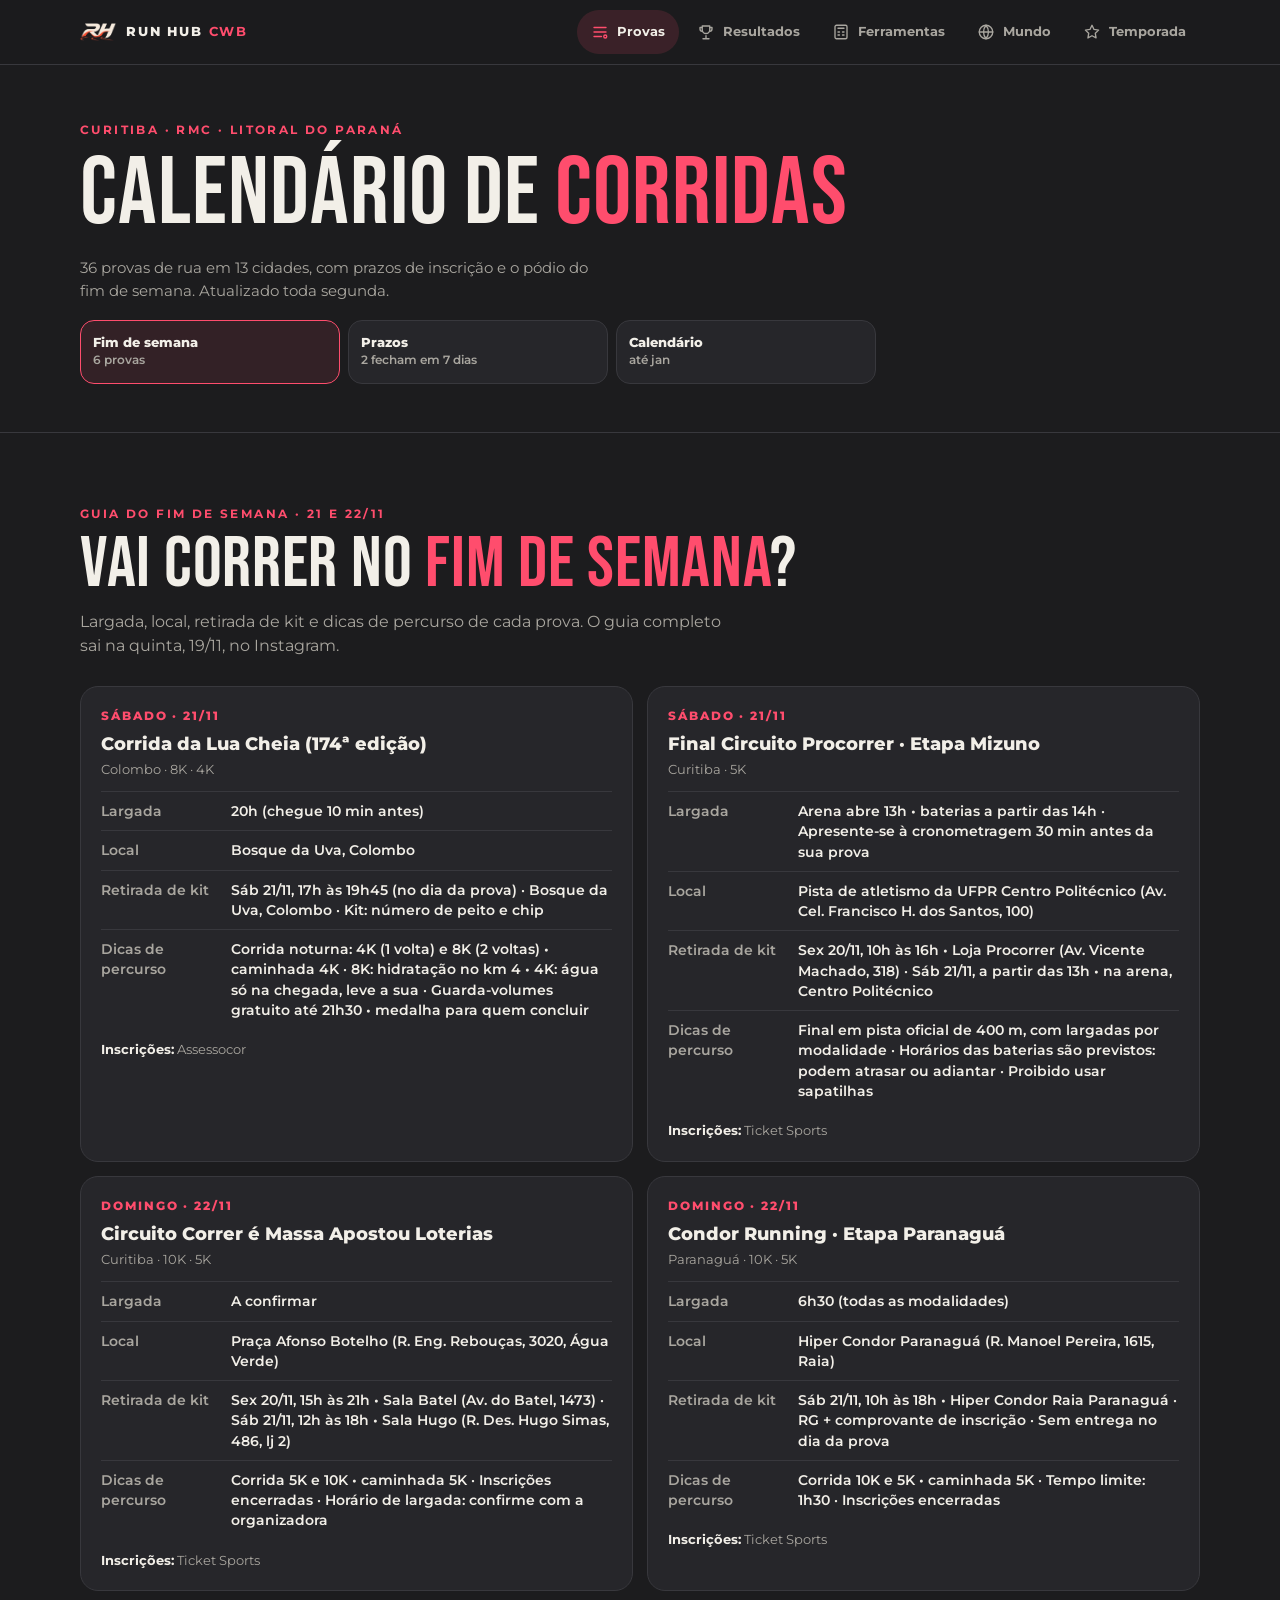
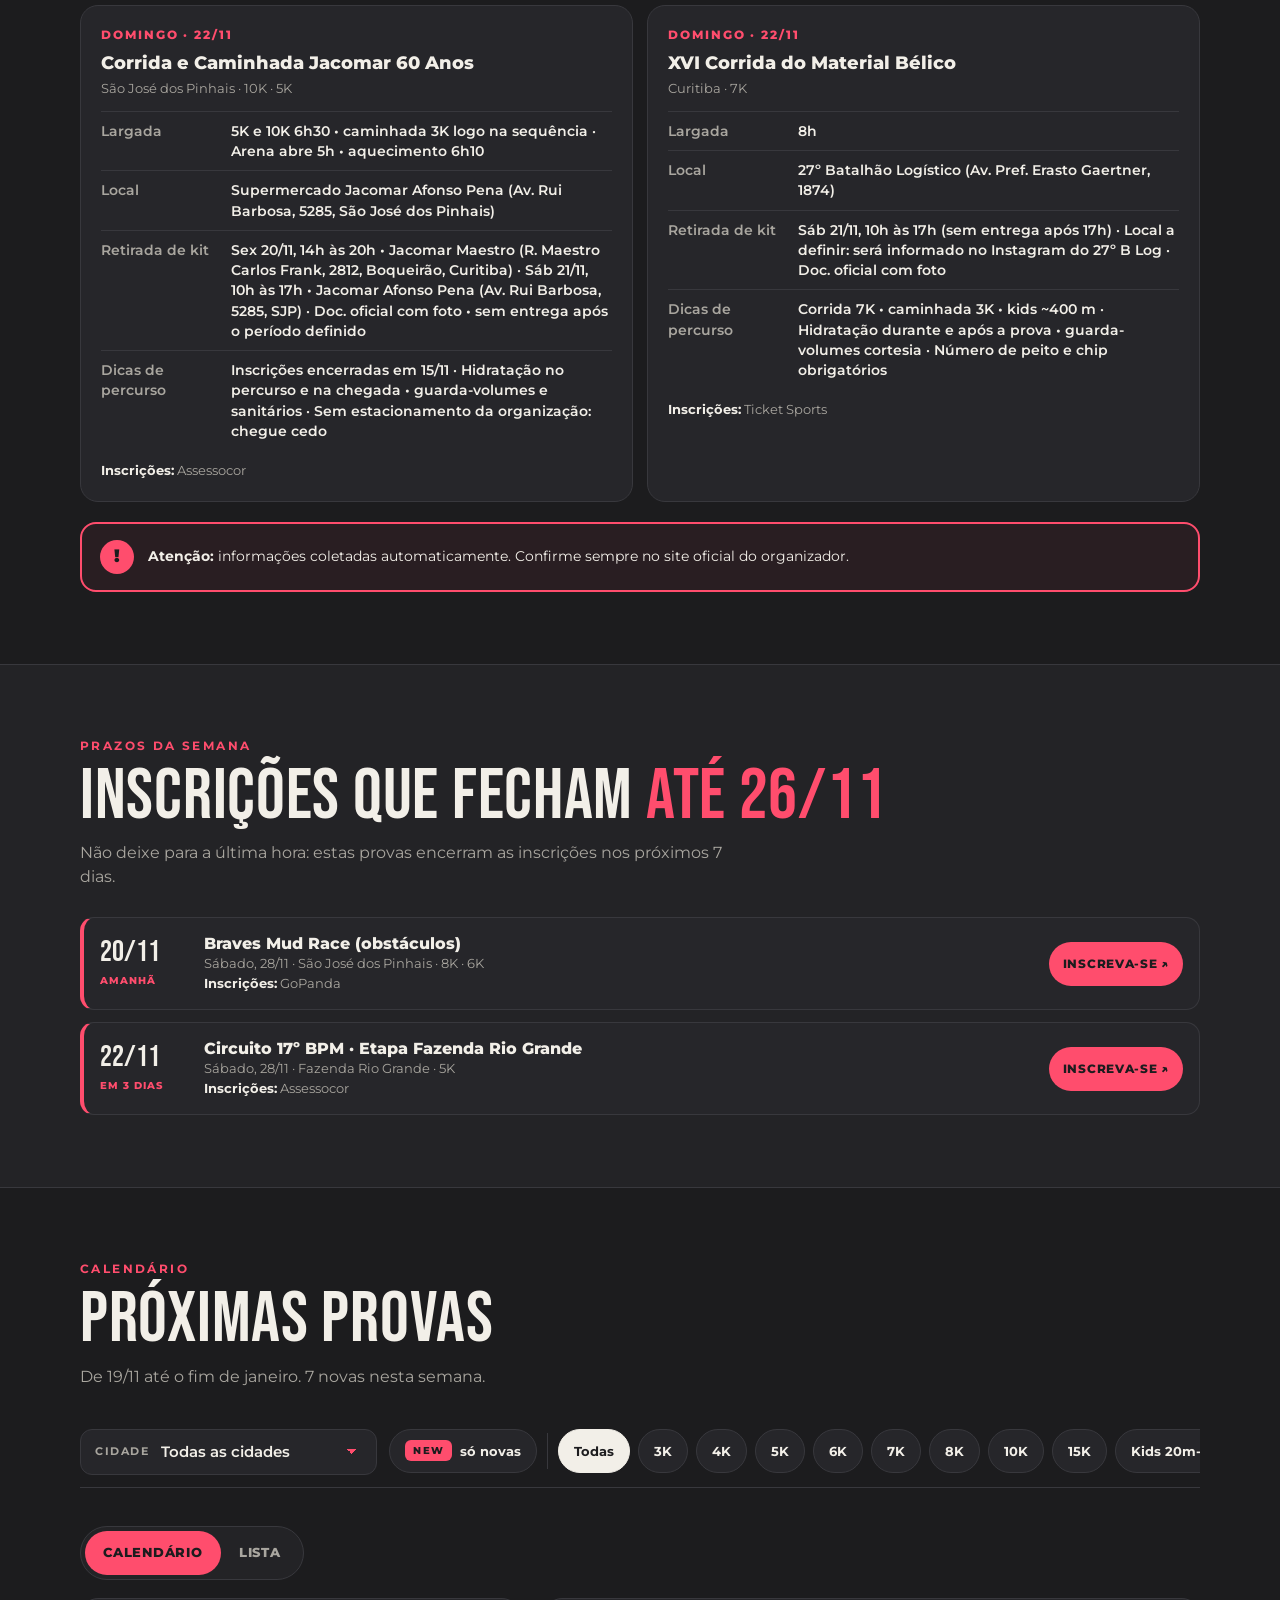
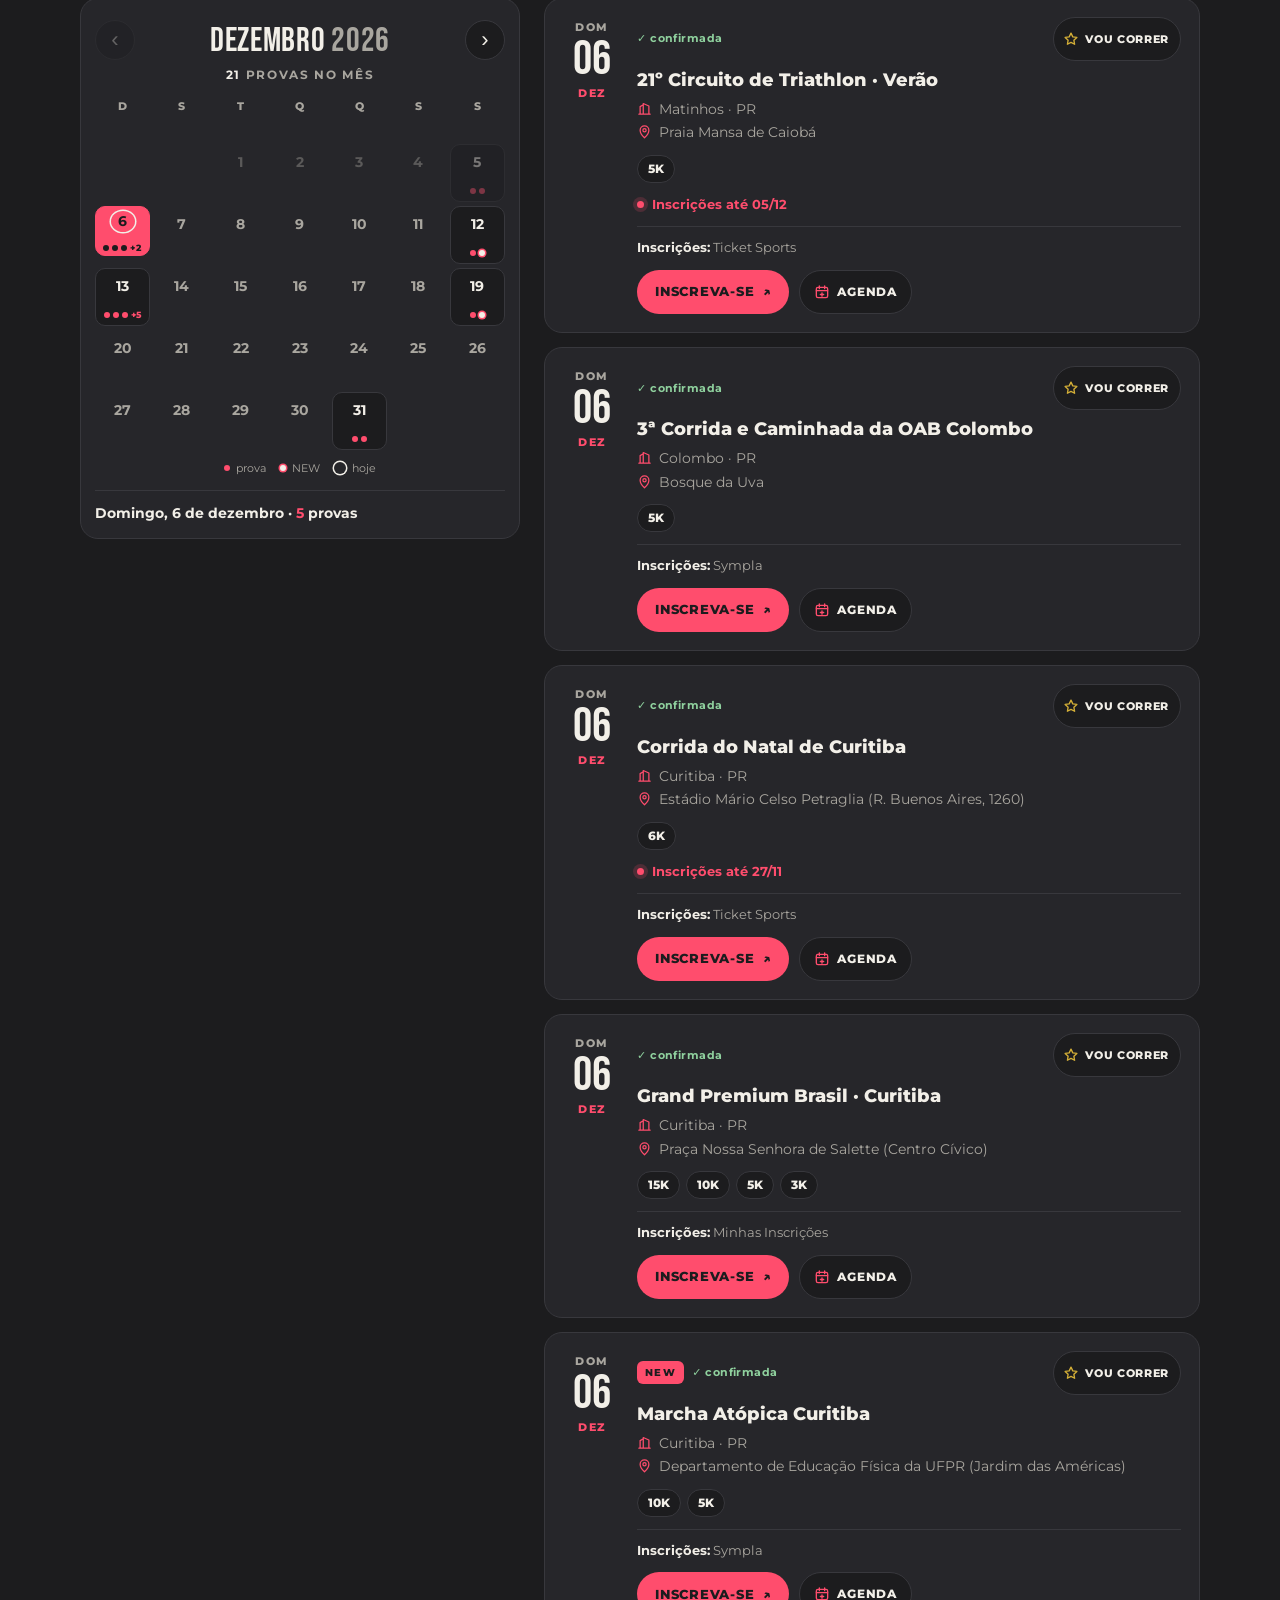
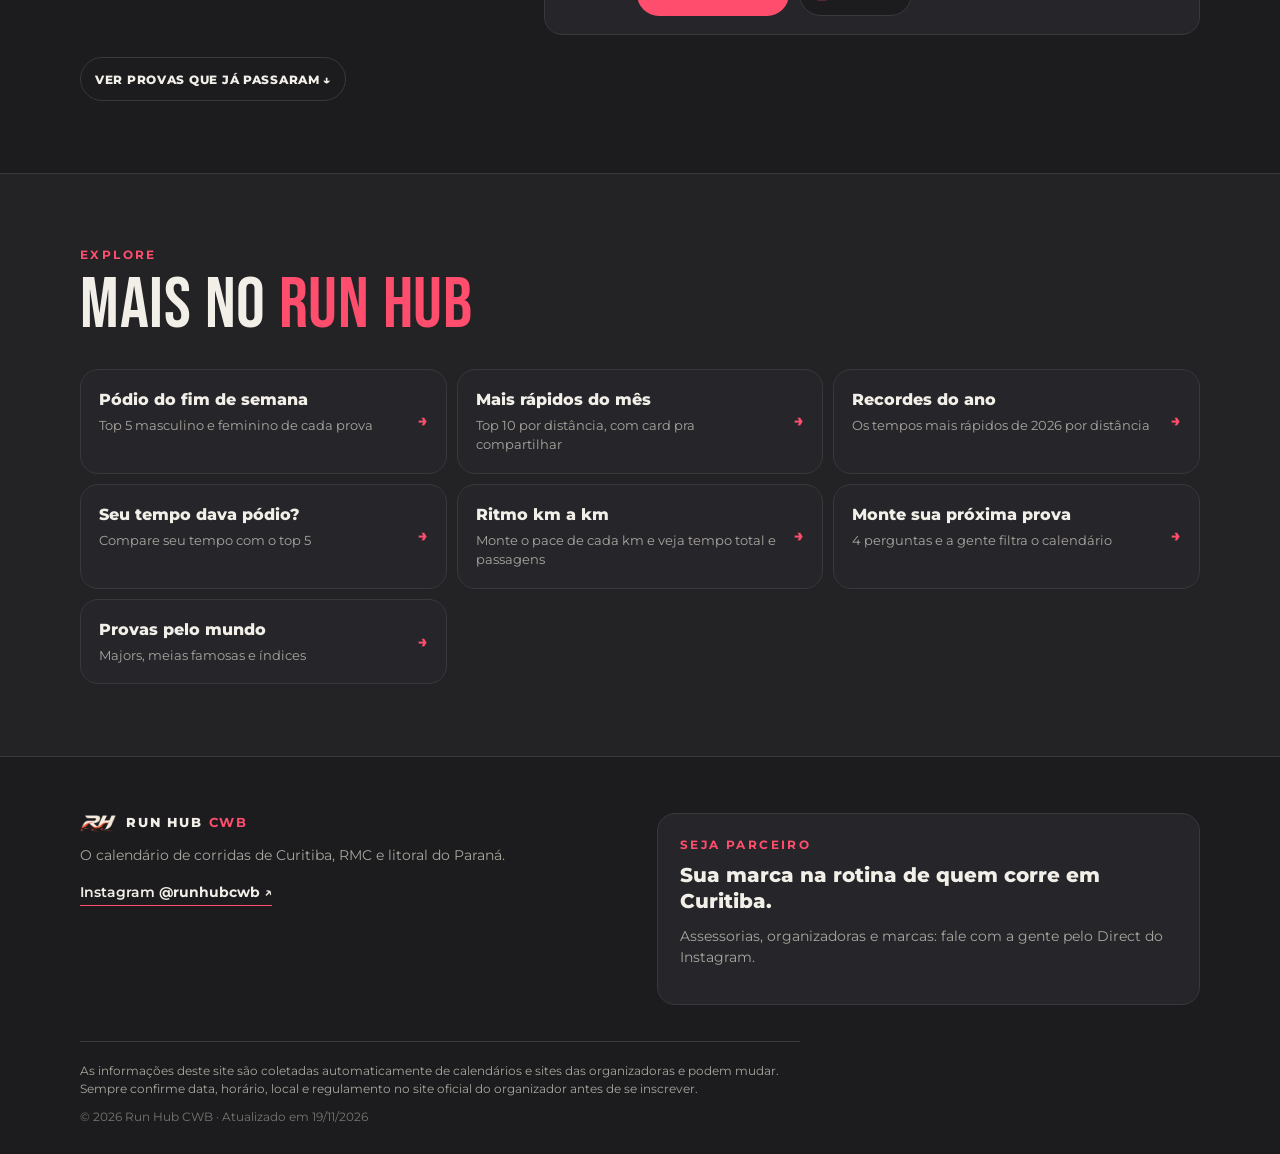
==== commit 57db92b1: "Rotina 19/11: guia do fim de semana 21-22/11 com largada e retirada de kit" ====
--- a/index.html
+++ b/index.html
@@ -17,7 +17,7 @@
   <p class="kicker">Curitiba · RMC · litoral do Paraná</p>
   <h1>Calendário de <em>corridas</em></h1>
   <p class="lead">36 provas de rua em 13 cidades, com prazos de inscrição e o pódio do fim de semana. Atualizado toda segunda.</p>
-  <nav class="quick" aria-label="Atalhos"><a href="#guia"><b>Fim de semana</b><span>6 provas</span></a><a href="#prazos"><b>Prazos</b><span>3 fecham em 7 dias</span></a><a href="#calendario"><b>Calendário</b><span>até jan</span></a></nav>
+  <nav class="quick" aria-label="Atalhos"><a href="#guia"><b>Fim de semana</b><span>6 provas</span></a><a href="#prazos"><b>Prazos</b><span>2 fecham em 7 dias</span></a><a href="#calendario"><b>Calendário</b><span>até jan</span></a></nav>
 </div></header>
 
 <main><section class="sec" id="guia"><div class="wrap">
@@ -25,56 +25,53 @@
   <div class="guia"><article class="g">
 <p class="g-when">Sábado · 21/11</p>
 <h4>Corrida da Lua Cheia (174ª edição)</h4><p class="g-city">Colombo · 8K · 4K</p>
-<dl><div class="g-r"><dt>Largada</dt><dd class=muted>a confirmar</dd></div><div class="g-r"><dt>Local</dt><dd>Bosque da Uva</dd></div><div class="g-r"><dt>Retirada de kit</dt><dd class=muted>a confirmar</dd></div><div class="g-r"><dt>Dicas de percurso</dt><dd class=muted>a confirmar</dd></div></dl>
+<dl><div class="g-r"><dt>Largada</dt><dd>20h (chegue 10 min antes)</dd></div><div class="g-r"><dt>Local</dt><dd>Bosque da Uva, Colombo</dd></div><div class="g-r"><dt>Retirada de kit</dt><dd>Sáb 21/11, 17h às 19h45 (no dia da prova) · Bosque da Uva, Colombo · Kit: número de peito e chip</dd></div><div class="g-r"><dt>Dicas de percurso</dt><dd>Corrida noturna: 4K (1 volta) e 8K (2 voltas) • caminhada 4K · 8K: hidratação no km 4 • 4K: água só na chegada, leve a sua · Guarda-volumes gratuito até 21h30 • medalha para quem concluir</dd></div></dl>
 <p class="via"><b>Inscrições:</b> Assessocor</p>
 </article><article class="g">
 <p class="g-when">Sábado · 21/11</p>
 <h4>Final Circuito Procorrer · Etapa Mizuno</h4><p class="g-city">Curitiba · 5K</p>
-<dl><div class="g-r"><dt>Largada</dt><dd class=muted>a confirmar</dd></div><div class="g-r"><dt>Local</dt><dd>UFPR Centro Politécnico (pista de atletismo)</dd></div><div class="g-r"><dt>Retirada de kit</dt><dd class=muted>a confirmar</dd></div><div class="g-r"><dt>Dicas de percurso</dt><dd class=muted>a confirmar</dd></div></dl>
+<dl><div class="g-r"><dt>Largada</dt><dd>Arena abre 13h • baterias a partir das 14h · Apresente-se à cronometragem 30 min antes da sua prova</dd></div><div class="g-r"><dt>Local</dt><dd>Pista de atletismo da UFPR Centro Politécnico (Av. Cel. Francisco H. dos Santos, 100)</dd></div><div class="g-r"><dt>Retirada de kit</dt><dd>Sex 20/11, 10h às 16h • Loja Procorrer (Av. Vicente Machado, 318) · Sáb 21/11, a partir das 13h • na arena, Centro Politécnico</dd></div><div class="g-r"><dt>Dicas de percurso</dt><dd>Final em pista oficial de 400 m, com largadas por modalidade · Horários das baterias são previstos: podem atrasar ou adiantar · Proibido usar sapatilhas</dd></div></dl>
 <p class="via"><b>Inscrições:</b> Ticket Sports</p>
 </article><article class="g">
 <p class="g-when">Domingo · 22/11</p>
 <h4>Circuito Correr é Massa Apostou Loterias</h4><p class="g-city">Curitiba · 10K · 5K</p>
-<dl><div class="g-r"><dt>Largada</dt><dd class=muted>a confirmar</dd></div><div class="g-r"><dt>Local</dt><dd>Praça Afonso Botelho (R. Eng. Rebouças, 3020)</dd></div><div class="g-r"><dt>Retirada de kit</dt><dd class=muted>a confirmar</dd></div><div class="g-r"><dt>Dicas de percurso</dt><dd class=muted>a confirmar</dd></div></dl>
+<dl><div class="g-r"><dt>Largada</dt><dd>A confirmar</dd></div><div class="g-r"><dt>Local</dt><dd>Praça Afonso Botelho (R. Eng. Rebouças, 3020, Água Verde)</dd></div><div class="g-r"><dt>Retirada de kit</dt><dd>Sex 20/11, 15h às 21h • Sala Batel (Av. do Batel, 1473) · Sáb 21/11, 12h às 18h • Sala Hugo (R. Des. Hugo Simas, 486, lj 2)</dd></div><div class="g-r"><dt>Dicas de percurso</dt><dd>Corrida 5K e 10K • caminhada 5K · Inscrições encerradas · Horário de largada: confirme com a organizadora</dd></div></dl>
 <p class="via"><b>Inscrições:</b> Ticket Sports</p>
 </article><article class="g">
 <p class="g-when">Domingo · 22/11</p>
 <h4>Condor Running · Etapa Paranaguá</h4><p class="g-city">Paranaguá · 10K · 5K</p>
-<dl><div class="g-r"><dt>Largada</dt><dd class=muted>a confirmar</dd></div><div class="g-r"><dt>Local</dt><dd class=muted>a confirmar</dd></div><div class="g-r"><dt>Retirada de kit</dt><dd class=muted>a confirmar</dd></div><div class="g-r"><dt>Dicas de percurso</dt><dd class=muted>a confirmar</dd></div></dl>
+<dl><div class="g-r"><dt>Largada</dt><dd>6h30 (todas as modalidades)</dd></div><div class="g-r"><dt>Local</dt><dd>Hiper Condor Paranaguá (R. Manoel Pereira, 1615, Raia)</dd></div><div class="g-r"><dt>Retirada de kit</dt><dd>Sáb 21/11, 10h às 18h • Hiper Condor Raia Paranaguá · RG + comprovante de inscrição · Sem entrega no dia da prova</dd></div><div class="g-r"><dt>Dicas de percurso</dt><dd>Corrida 10K e 5K • caminhada 5K · Tempo limite: 1h30 · Inscrições encerradas</dd></div></dl>
 <p class="via"><b>Inscrições:</b> Ticket Sports</p>
 </article><article class="g">
 <p class="g-when">Domingo · 22/11</p>
 <h4>Corrida e Caminhada Jacomar 60 Anos</h4><p class="g-city">São José dos Pinhais · 10K · 5K</p>
-<dl><div class="g-r"><dt>Largada</dt><dd class=muted>a confirmar</dd></div><div class="g-r"><dt>Local</dt><dd>Supermercado Jacomar Afonso Pena (Av. Rui Barbosa, 5285)</dd></div><div class="g-r"><dt>Retirada de kit</dt><dd class=muted>a confirmar</dd></div><div class="g-r"><dt>Dicas de percurso</dt><dd class=muted>a confirmar</dd></div></dl>
+<dl><div class="g-r"><dt>Largada</dt><dd>5K e 10K 6h30 • caminhada 3K logo na sequência · Arena abre 5h • aquecimento 6h10</dd></div><div class="g-r"><dt>Local</dt><dd>Supermercado Jacomar Afonso Pena (Av. Rui Barbosa, 5285, São José dos Pinhais)</dd></div><div class="g-r"><dt>Retirada de kit</dt><dd>Sex 20/11, 14h às 20h • Jacomar Maestro (R. Maestro Carlos Frank, 2812, Boqueirão, Curitiba) · Sáb 21/11, 10h às 17h • Jacomar Afonso Pena (Av. Rui Barbosa, 5285, SJP) · Doc. oficial com foto • sem entrega após o período definido</dd></div><div class="g-r"><dt>Dicas de percurso</dt><dd>Inscrições encerradas em 15/11 · Hidratação no percurso e na chegada • guarda-volumes e sanitários · Sem estacionamento da organização: chegue cedo</dd></div></dl>
 <p class="via"><b>Inscrições:</b> Assessocor</p>
 </article><article class="g">
 <p class="g-when">Domingo · 22/11</p>
 <h4>XVI Corrida do Material Bélico</h4><p class="g-city">Curitiba · 7K</p>
-<dl><div class="g-r"><dt>Largada</dt><dd class=muted>a confirmar</dd></div><div class="g-r"><dt>Local</dt><dd>27º Batalhão Logístico (Av. Pref. Erasto Gaertner, 1874)</dd></div><div class="g-r"><dt>Retirada de kit</dt><dd class=muted>a confirmar</dd></div><div class="g-r"><dt>Dicas de percurso</dt><dd class=muted>a confirmar</dd></div></dl>
+<dl><div class="g-r"><dt>Largada</dt><dd>8h</dd></div><div class="g-r"><dt>Local</dt><dd>27º Batalhão Logístico (Av. Pref. Erasto Gaertner, 1874)</dd></div><div class="g-r"><dt>Retirada de kit</dt><dd>Sáb 21/11, 10h às 17h (sem entrega após 17h) · Local a definir: será informado no Instagram do 27º B Log · Doc. oficial com foto</dd></div><div class="g-r"><dt>Dicas de percurso</dt><dd>Corrida 7K • caminhada 3K • kids ~400 m · Hidratação durante e após a prova • guarda-volumes cortesia · Número de peito e chip obrigatórios</dd></div></dl>
 <p class="via"><b>Inscrições:</b> Ticket Sports</p>
 </article></div>
   <div class="disc"><span class="warn">!</span><p><b>Atenção:</b> informações coletadas automaticamente. Confirme sempre no site oficial do organizador.</p></div>
 </div></section><section class="sec sec-alt" id="prazos"><div class="wrap">
-  <div class="sec-h"><p class="eyebrow">Prazos da semana</p><h2>Inscrições que fecham <em>até 25/11</em></h2><p class="sub">Não deixe para a última hora: estas provas encerram as inscrições nos próximos 7 dias.</p></div>
-  <ul class="pz-list"><li class="pz"><div class="pz-d"><span class="dd">18/11</span><span class="q">hoje</span></div>
-<div class="pz-b"><h4>Final Circuito Procorrer · Etapa Mizuno</h4><p>Sábado, 21/11 · Curitiba · 5K</p>
-<p class="via"><b>Inscrições:</b> Ticket Sports</p></div>
-<a class="btn btn-sm" href="https://www.ticketsports.com.br/e/e-88006" target="_blank" rel="noopener" data-goatcounter-click="inscricao-2026-11-21-final-circuito-procorrer-etapa-mizuno">Inscreva-se ↗</a></li><li class="pz"><div class="pz-d"><span class="dd">20/11</span><span class="q">em 2 dias</span></div>
+  <div class="sec-h"><p class="eyebrow">Prazos da semana</p><h2>Inscrições que fecham <em>até 26/11</em></h2><p class="sub">Não deixe para a última hora: estas provas encerram as inscrições nos próximos 7 dias.</p></div>
+  <ul class="pz-list"><li class="pz"><div class="pz-d"><span class="dd">20/11</span><span class="q">amanhã</span></div>
 <div class="pz-b"><h4>Braves Mud Race (obstáculos)</h4><p>Sábado, 28/11 · São José dos Pinhais · 8K · 6K</p>
 <p class="via"><b>Inscrições:</b> GoPanda</p></div>
-<a class="btn btn-sm" href="https://www.gopanda.com.br/tickets/desafio-braves-novembro-2026" target="_blank" rel="noopener" data-goatcounter-click="inscricao-2026-11-28-braves-mud-race-obstaculos">Inscreva-se ↗</a></li><li class="pz"><div class="pz-d"><span class="dd">22/11</span><span class="q">em 4 dias</span></div>
+<a class="btn btn-sm" href="https://www.gopanda.com.br/tickets/desafio-braves-novembro-2026" target="_blank" rel="noopener" data-goatcounter-click="inscricao-2026-11-28-braves-mud-race-obstaculos">Inscreva-se ↗</a></li><li class="pz"><div class="pz-d"><span class="dd">22/11</span><span class="q">em 3 dias</span></div>
 <div class="pz-b"><h4>Circuito 17º BPM · Etapa Fazenda Rio Grande</h4><p>Sábado, 28/11 · Fazenda Rio Grande · 5K</p>
 <p class="via"><b>Inscrições:</b> Assessocor</p></div>
 <a class="btn btn-sm" href="https://app.assessocor.online/evento/circuito-17o-bpm-de-corridas-de-rua/938" target="_blank" rel="noopener" data-goatcounter-click="inscricao-2026-11-28-circuito-17o-bpm-etapa-fazenda-rio-grande">Inscreva-se ↗</a></li></ul>
 </div></section><section class="sec" id="calendario"><div class="wrap">
-  <div class="sec-h"><p class="eyebrow">Calendário</p><h2>Próximas provas</h2><p class="sub">De 18/11 até o fim de janeiro. 7 novas nesta semana.</p></div>
+  <div class="sec-h"><p class="eyebrow">Calendário</p><h2>Próximas provas</h2><p class="sub">De 19/11 até o fim de janeiro. 7 novas nesta semana.</p></div>
   <div class="filters" role="search">
     <label class="sel"><span>Cidade</span><select id="f-city"><option value="">Todas as cidades</option><option value="Araucária">Araucária</option><option value="Campina Grande do Sul">Campina Grande do Sul</option><option value="Campo Largo">Campo Largo</option><option value="Colombo">Colombo</option><option value="Curitiba">Curitiba</option><option value="Fazenda Rio Grande">Fazenda Rio Grande</option><option value="Guaratuba">Guaratuba</option><option value="Lapa">Lapa</option><option value="Matinhos">Matinhos</option><option value="Morretes">Morretes</option><option value="Paranaguá">Paranaguá</option><option value="Piraquara">Piraquara</option><option value="São José dos Pinhais">São José dos Pinhais</option></select></label>
     <div class="fchips" aria-label="Distância"><button class="fchip fnew" id="f-new"><span class="tag tag-new">NEW</span> só novas</button><span class="fsep"></span><button class="fchip on" data-d="">Todas</button><button class="fchip" data-d="3k">3K</button><button class="fchip" data-d="4k">4K</button><button class="fchip" data-d="5k">5K</button><button class="fchip" data-d="6k">6K</button><button class="fchip" data-d="7k">7K</button><button class="fchip" data-d="8k">8K</button><button class="fchip" data-d="10k">10K</button><button class="fchip" data-d="15k">15K</button><button class="fchip" data-d="kids-20m-500mk">Kids 20m-500mK</button></div>
   </div>
   <p class="result" id="f-result" aria-live="polite"></p>
   <div class="vtog" role="tablist" aria-label="Visualização"><button type="button" role="tab" data-v="cal" aria-selected="true">Calendário</button><button type="button" role="tab" data-v="list" aria-selected="false">Lista</button></div>
-  <div class="vbody"><div id="rh-calview" class="calview" data-today="2026-11-18" hidden></div>
+  <div class="vbody"><div id="rh-calview" class="calview" data-today="2026-11-19" hidden></div>
   <div id="rh-list"><section class="month" id="m-2026-11">
   <header class="month-h"><h3>Novembro <span>2026</span></h3><p class="count"><b class="n">14</b> provas</p></header>
   <div class="grid"><article class="race" id="r-2026-11-19-2a-corrida-da-congada" data-id="2026-11-19-2a-corrida-da-congada" data-date="2026-11-19" data-city="Lapa" data-dist="7k" data-new="0">
@@ -127,7 +124,7 @@
     
     <div class="wx" data-id="2026-11-21-corrida-da-lua-cheia-174a-edicao" hidden></div>
     <div class="foot"><p class="via"><b>Inscrições:</b> Assessocor</p>
-    <div class="acts"><a class="btn" href="https://app.assessocor.online/evento/circuito-da-lua-cheia-2026-174o-edicao/930" target="_blank" rel="noopener" data-goatcounter-click="inscricao-2026-11-21-corrida-da-lua-cheia-174a-edicao">Inscreva-se <span aria-hidden="true">↗</span></a><details class="cal"><summary aria-label="Adicionar à agenda"><svg class="ic" viewBox="0 0 24 24" aria-hidden="true"><rect x="3.5" y="5" width="17" height="15.5" rx="2.5"/><path d="M3.5 10h17M8 3v4M16 3v4M12 13.2v5M9.5 15.7h5"/></svg><span>Agenda</span></summary><div class="cal-m"><p class="cal-h">Dia da prova · 21/11</p><a href="https://calendar.google.com/calendar/render?action=TEMPLATE&amp;text=Corrida%20da%20Lua%20Cheia%20%28174%C2%AA%20edi%C3%A7%C3%A3o%29&amp;dates=20261121/20261122&amp;details=Corrida%20da%20Lua%20Cheia%20%28174%C2%AA%20edi%C3%A7%C3%A3o%29%0AColombo%20%C2%B7%208K%20%C2%B7%204K%0AHor%C3%A1rio%20de%20largada%20a%20confirmar.%0A%0AInscri%C3%A7%C3%B5es%3A%20Assessocor%0Ahttps%3A//app.assessocor.online/evento/circuito-da-lua-cheia-2026-174o-edicao/930%0A%0AConfirme%20data%2C%20hor%C3%A1rio%20e%20local%20no%20site%20oficial%20do%20organizador.%0ARun%20Hub%20CWB%20%C2%B7%20runhubcwb.github.io&amp;location=Bosque%20da%20Uva%2C%20Colombo%20-%20PR&amp;ctz=America%2FSao_Paulo" target="_blank" rel="noopener"><span class="cal-i">G</span>Google Agenda</a><a href="ics/2026-11-21-corrida-da-lua-cheia-174a-edicao.ics" download><span class="cal-i"></span>Apple / Outlook (.ics)</a></div></details></div></div>
+    <div class="acts"><a class="btn" href="https://app.assessocor.online/evento/circuito-da-lua-cheia-2026-174o-edicao/930" target="_blank" rel="noopener" data-goatcounter-click="inscricao-2026-11-21-corrida-da-lua-cheia-174a-edicao">Inscreva-se <span aria-hidden="true">↗</span></a><details class="cal"><summary aria-label="Adicionar à agenda"><svg class="ic" viewBox="0 0 24 24" aria-hidden="true"><rect x="3.5" y="5" width="17" height="15.5" rx="2.5"/><path d="M3.5 10h17M8 3v4M16 3v4M12 13.2v5M9.5 15.7h5"/></svg><span>Agenda</span></summary><div class="cal-m"><p class="cal-h">Dia da prova · 21/11 · 20h00</p><a href="https://calendar.google.com/calendar/render?action=TEMPLATE&amp;text=Corrida%20da%20Lua%20Cheia%20%28174%C2%AA%20edi%C3%A7%C3%A3o%29&amp;dates=20261121T200000/20261121T220000&amp;details=Corrida%20da%20Lua%20Cheia%20%28174%C2%AA%20edi%C3%A7%C3%A3o%29%0AColombo%20%C2%B7%208K%20%C2%B7%204K%0A%0AInscri%C3%A7%C3%B5es%3A%20Assessocor%0Ahttps%3A//app.assessocor.online/evento/circuito-da-lua-cheia-2026-174o-edicao/930%0A%0AConfirme%20data%2C%20hor%C3%A1rio%20e%20local%20no%20site%20oficial%20do%20organizador.%0ARun%20Hub%20CWB%20%C2%B7%20runhubcwb.github.io&amp;location=Bosque%20da%20Uva%2C%20Colombo%20-%20PR&amp;ctz=America%2FSao_Paulo" target="_blank" rel="noopener"><span class="cal-i">G</span>Google Agenda</a><a href="ics/2026-11-21-corrida-da-lua-cheia-174a-edicao.ics" download><span class="cal-i"></span>Apple / Outlook (.ics)</a></div></details></div></div>
   </div>
 </article><article class="race" id="r-2026-11-21-final-circuito-procorrer-etapa-mizuno" data-id="2026-11-21-final-circuito-procorrer-etapa-mizuno" data-date="2026-11-21" data-city="Curitiba" data-dist="5k" data-new="0">
   <button class="rsum" type="button" aria-expanded="false"><span class="rs-d"><b>21</b>NOV</span><span class="rs-b"><span class="rs-n">Final Circuito Procorrer · Etapa Mizuno</span><span class="rs-m">Sáb · Curitiba · 5K</span></span><span class="rs-t"><span class="rs-star" aria-label="Na sua temporada">★</span><span class="rs-chev" aria-hidden="true">⌄</span></span></button>
@@ -137,10 +134,10 @@
     <h3>Final Circuito Procorrer · Etapa Mizuno</h3>
     <ul class="meta"><li><svg class="ic" viewBox="0 0 24 24" aria-hidden="true"><path d="M3 21h18M5 21V9l5-3v15M10 21V4l9 4v13"/></svg>Curitiba · PR</li><li><svg class="ic" viewBox="0 0 24 24" aria-hidden="true"><path d="M12 22s7-6.2 7-12a7 7 0 1 0-14 0c0 5.8 7 12 7 12z"/><circle cx="12" cy="10" r="2.6"/></svg>UFPR Centro Politécnico (pista de atletismo)</li></ul>
     <div class="chips"><span class="chip">5K</span></div>
-    <p class="prazo"><span class="dot"></span>Inscrições até 18/11</p>
+    
     <div class="wx" data-id="2026-11-21-final-circuito-procorrer-etapa-mizuno" hidden></div>
     <div class="foot"><p class="via"><b>Inscrições:</b> Ticket Sports</p>
-    <div class="acts"><a class="btn" href="https://www.ticketsports.com.br/e/e-88006" target="_blank" rel="noopener" data-goatcounter-click="inscricao-2026-11-21-final-circuito-procorrer-etapa-mizuno">Inscreva-se <span aria-hidden="true">↗</span></a><details class="cal"><summary aria-label="Adicionar à agenda"><svg class="ic" viewBox="0 0 24 24" aria-hidden="true"><rect x="3.5" y="5" width="17" height="15.5" rx="2.5"/><path d="M3.5 10h17M8 3v4M16 3v4M12 13.2v5M9.5 15.7h5"/></svg><span>Agenda</span></summary><div class="cal-m"><p class="cal-h">Dia da prova · 21/11</p><a href="https://calendar.google.com/calendar/render?action=TEMPLATE&amp;text=Final%20Circuito%20Procorrer%20%C2%B7%20Etapa%20Mizuno&amp;dates=20261121/20261122&amp;details=Final%20Circuito%20Procorrer%20%C2%B7%20Etapa%20Mizuno%0ACuritiba%20%C2%B7%205K%0AHor%C3%A1rio%20de%20largada%20a%20confirmar.%0A%0AInscri%C3%A7%C3%B5es%3A%20Ticket%20Sports%0Ahttps%3A//www.ticketsports.com.br/e/e-88006%0A%0AConfirme%20data%2C%20hor%C3%A1rio%20e%20local%20no%20site%20oficial%20do%20organizador.%0ARun%20Hub%20CWB%20%C2%B7%20runhubcwb.github.io&amp;location=UFPR%20Centro%20Polit%C3%A9cnico%20%28pista%20de%20atletismo%29%2C%20Curitiba%20-%20PR&amp;ctz=America%2FSao_Paulo" target="_blank" rel="noopener"><span class="cal-i">G</span>Google Agenda</a><a href="ics/2026-11-21-final-circuito-procorrer-etapa-mizuno.ics" download><span class="cal-i"></span>Apple / Outlook (.ics)</a><p class="cal-h">Lembrar do fim das inscrições · 18/11</p><a href="https://calendar.google.com/calendar/render?action=TEMPLATE&amp;text=%C3%9Altimo%20dia%20de%20inscri%C3%A7%C3%B5es%20%C2%B7%20Final%20Circuito%20Procorrer%20%C2%B7%20Etapa%20Mizuno&amp;dates=20261118/20261119&amp;details=%C3%9Altimo%20dia%20para%20se%20inscrever%20em%20Final%20Circuito%20Procorrer%20%C2%B7%20Etapa%20Mizuno%20%2821/11%2C%20Curitiba%29.%0A%0AInscri%C3%A7%C3%B5es%3A%20Ticket%20Sports%0Ahttps%3A//www.ticketsports.com.br/e/e-88006%0A%0AConfirme%20o%20prazo%20no%20site%20oficial%20do%20organizador.%0ARun%20Hub%20CWB%20%C2%B7%20runhubcwb.github.io&amp;location=&amp;ctz=America%2FSao_Paulo" target="_blank" rel="noopener"><span class="cal-i">G</span>Google Agenda</a><a href="ics/2026-11-21-final-circuito-procorrer-etapa-mizuno-inscricoes.ics" download><span class="cal-i"></span>Apple / Outlook (.ics)</a></div></details></div></div>
+    <div class="acts"><a class="btn" href="https://www.ticketsports.com.br/e/e-88006" target="_blank" rel="noopener" data-goatcounter-click="inscricao-2026-11-21-final-circuito-procorrer-etapa-mizuno">Inscreva-se <span aria-hidden="true">↗</span></a><details class="cal"><summary aria-label="Adicionar à agenda"><svg class="ic" viewBox="0 0 24 24" aria-hidden="true"><rect x="3.5" y="5" width="17" height="15.5" rx="2.5"/><path d="M3.5 10h17M8 3v4M16 3v4M12 13.2v5M9.5 15.7h5"/></svg><span>Agenda</span></summary><div class="cal-m"><p class="cal-h">Dia da prova · 21/11</p><a href="https://calendar.google.com/calendar/render?action=TEMPLATE&amp;text=Final%20Circuito%20Procorrer%20%C2%B7%20Etapa%20Mizuno&amp;dates=20261121/20261122&amp;details=Final%20Circuito%20Procorrer%20%C2%B7%20Etapa%20Mizuno%0ACuritiba%20%C2%B7%205K%0AHor%C3%A1rio%20de%20largada%20a%20confirmar.%0A%0AInscri%C3%A7%C3%B5es%3A%20Ticket%20Sports%0Ahttps%3A//www.ticketsports.com.br/e/e-88006%0A%0AConfirme%20data%2C%20hor%C3%A1rio%20e%20local%20no%20site%20oficial%20do%20organizador.%0ARun%20Hub%20CWB%20%C2%B7%20runhubcwb.github.io&amp;location=UFPR%20Centro%20Polit%C3%A9cnico%20%28pista%20de%20atletismo%29%2C%20Curitiba%20-%20PR&amp;ctz=America%2FSao_Paulo" target="_blank" rel="noopener"><span class="cal-i">G</span>Google Agenda</a><a href="ics/2026-11-21-final-circuito-procorrer-etapa-mizuno.ics" download><span class="cal-i"></span>Apple / Outlook (.ics)</a></div></details></div></div>
   </div>
 </article><article class="race" id="r-2026-11-22-circuito-correr-e-massa-apostou-loterias" data-id="2026-11-22-circuito-correr-e-massa-apostou-loterias" data-date="2026-11-22" data-city="Curitiba" data-dist="10k 5k" data-new="0">
   <button class="rsum" type="button" aria-expanded="false"><span class="rs-d"><b>22</b>NOV</span><span class="rs-b"><span class="rs-n">Circuito Correr é Massa Apostou Loterias</span><span class="rs-m">Dom · Curitiba · 10K · 5K</span></span><span class="rs-t"><span class="rs-star" aria-label="Na sua temporada">★</span><span class="rs-chev" aria-hidden="true">⌄</span></span></button>
@@ -166,7 +163,7 @@
     
     <div class="wx" data-id="2026-11-22-condor-running-etapa-paranagua" hidden></div>
     <div class="foot"><p class="via"><b>Inscrições:</b> Ticket Sports</p>
-    <div class="acts"><a class="btn" href="https://www.ticketsports.com.br/e/e-87015" target="_blank" rel="noopener" data-goatcounter-click="inscricao-2026-11-22-condor-running-etapa-paranagua">Inscreva-se <span aria-hidden="true">↗</span></a><details class="cal"><summary aria-label="Adicionar à agenda"><svg class="ic" viewBox="0 0 24 24" aria-hidden="true"><rect x="3.5" y="5" width="17" height="15.5" rx="2.5"/><path d="M3.5 10h17M8 3v4M16 3v4M12 13.2v5M9.5 15.7h5"/></svg><span>Agenda</span></summary><div class="cal-m"><p class="cal-h">Dia da prova · 22/11</p><a href="https://calendar.google.com/calendar/render?action=TEMPLATE&amp;text=Condor%20Running%20%C2%B7%20Etapa%20Paranagu%C3%A1&amp;dates=20261122/20261123&amp;details=Condor%20Running%20%C2%B7%20Etapa%20Paranagu%C3%A1%0AParanagu%C3%A1%20%C2%B7%2010K%20%C2%B7%205K%0AHor%C3%A1rio%20de%20largada%20a%20confirmar.%0A%0AInscri%C3%A7%C3%B5es%3A%20Ticket%20Sports%0Ahttps%3A//www.ticketsports.com.br/e/e-87015%0A%0AConfirme%20data%2C%20hor%C3%A1rio%20e%20local%20no%20site%20oficial%20do%20organizador.%0ARun%20Hub%20CWB%20%C2%B7%20runhubcwb.github.io&amp;location=Paranagu%C3%A1%20-%20PR&amp;ctz=America%2FSao_Paulo" target="_blank" rel="noopener"><span class="cal-i">G</span>Google Agenda</a><a href="ics/2026-11-22-condor-running-etapa-paranagua.ics" download><span class="cal-i"></span>Apple / Outlook (.ics)</a></div></details></div></div>
+    <div class="acts"><a class="btn" href="https://www.ticketsports.com.br/e/e-87015" target="_blank" rel="noopener" data-goatcounter-click="inscricao-2026-11-22-condor-running-etapa-paranagua">Inscreva-se <span aria-hidden="true">↗</span></a><details class="cal"><summary aria-label="Adicionar à agenda"><svg class="ic" viewBox="0 0 24 24" aria-hidden="true"><rect x="3.5" y="5" width="17" height="15.5" rx="2.5"/><path d="M3.5 10h17M8 3v4M16 3v4M12 13.2v5M9.5 15.7h5"/></svg><span>Agenda</span></summary><div class="cal-m"><p class="cal-h">Dia da prova · 22/11 · 06h30</p><a href="https://calendar.google.com/calendar/render?action=TEMPLATE&amp;text=Condor%20Running%20%C2%B7%20Etapa%20Paranagu%C3%A1&amp;dates=20261122T063000/20261122T083000&amp;details=Condor%20Running%20%C2%B7%20Etapa%20Paranagu%C3%A1%0AParanagu%C3%A1%20%C2%B7%2010K%20%C2%B7%205K%0A%0AInscri%C3%A7%C3%B5es%3A%20Ticket%20Sports%0Ahttps%3A//www.ticketsports.com.br/e/e-87015%0A%0AConfirme%20data%2C%20hor%C3%A1rio%20e%20local%20no%20site%20oficial%20do%20organizador.%0ARun%20Hub%20CWB%20%C2%B7%20runhubcwb.github.io&amp;location=Paranagu%C3%A1%20-%20PR&amp;ctz=America%2FSao_Paulo" target="_blank" rel="noopener"><span class="cal-i">G</span>Google Agenda</a><a href="ics/2026-11-22-condor-running-etapa-paranagua.ics" download><span class="cal-i"></span>Apple / Outlook (.ics)</a></div></details></div></div>
   </div>
 </article><article class="race" id="r-2026-11-22-corrida-e-caminhada-jacomar-60-anos" data-id="2026-11-22-corrida-e-caminhada-jacomar-60-anos" data-date="2026-11-22" data-city="São José dos Pinhais" data-dist="10k 5k" data-new="0">
   <button class="rsum" type="button" aria-expanded="false"><span class="rs-d"><b>22</b>NOV</span><span class="rs-b"><span class="rs-n">Corrida e Caminhada Jacomar 60 Anos</span><span class="rs-m">Dom · São José dos Pinhais · 10K · 5K</span></span><span class="rs-t"><span class="rs-star" aria-label="Na sua temporada">★</span><span class="rs-chev" aria-hidden="true">⌄</span></span></button>
@@ -179,7 +176,7 @@
     
     <div class="wx" data-id="2026-11-22-corrida-e-caminhada-jacomar-60-anos" hidden></div>
     <div class="foot"><p class="via"><b>Inscrições:</b> Assessocor</p>
-    <div class="acts"><a class="btn" href="https://app.assessocor.online/evento/corrida-e-caminhada-jacomar-60-anos/931" target="_blank" rel="noopener" data-goatcounter-click="inscricao-2026-11-22-corrida-e-caminhada-jacomar-60-anos">Inscreva-se <span aria-hidden="true">↗</span></a><details class="cal"><summary aria-label="Adicionar à agenda"><svg class="ic" viewBox="0 0 24 24" aria-hidden="true"><rect x="3.5" y="5" width="17" height="15.5" rx="2.5"/><path d="M3.5 10h17M8 3v4M16 3v4M12 13.2v5M9.5 15.7h5"/></svg><span>Agenda</span></summary><div class="cal-m"><p class="cal-h">Dia da prova · 22/11</p><a href="https://calendar.google.com/calendar/render?action=TEMPLATE&amp;text=Corrida%20e%20Caminhada%20Jacomar%2060%20Anos&amp;dates=20261122/20261123&amp;details=Corrida%20e%20Caminhada%20Jacomar%2060%20Anos%0AS%C3%A3o%20Jos%C3%A9%20dos%20Pinhais%20%C2%B7%2010K%20%C2%B7%205K%0AHor%C3%A1rio%20de%20largada%20a%20confirmar.%0A%0AInscri%C3%A7%C3%B5es%3A%20Assessocor%0Ahttps%3A//app.assessocor.online/evento/corrida-e-caminhada-jacomar-60-anos/931%0A%0AConfirme%20data%2C%20hor%C3%A1rio%20e%20local%20no%20site%20oficial%20do%20organizador.%0ARun%20Hub%20CWB%20%C2%B7%20runhubcwb.github.io&amp;location=Supermercado%20Jacomar%20Afonso%20Pena%20%28Av.%20Rui%20Barbosa%2C%205285%29%2C%20S%C3%A3o%20Jos%C3%A9%20dos%20Pinhais%20-%20PR&amp;ctz=America%2FSao_Paulo" target="_blank" rel="noopener"><span class="cal-i">G</span>Google Agenda</a><a href="ics/2026-11-22-corrida-e-caminhada-jacomar-60-anos.ics" download><span class="cal-i"></span>Apple / Outlook (.ics)</a></div></details></div></div>
+    <div class="acts"><a class="btn" href="https://app.assessocor.online/evento/corrida-e-caminhada-jacomar-60-anos/931" target="_blank" rel="noopener" data-goatcounter-click="inscricao-2026-11-22-corrida-e-caminhada-jacomar-60-anos">Inscreva-se <span aria-hidden="true">↗</span></a><details class="cal"><summary aria-label="Adicionar à agenda"><svg class="ic" viewBox="0 0 24 24" aria-hidden="true"><rect x="3.5" y="5" width="17" height="15.5" rx="2.5"/><path d="M3.5 10h17M8 3v4M16 3v4M12 13.2v5M9.5 15.7h5"/></svg><span>Agenda</span></summary><div class="cal-m"><p class="cal-h">Dia da prova · 22/11 · 06h30</p><a href="https://calendar.google.com/calendar/render?action=TEMPLATE&amp;text=Corrida%20e%20Caminhada%20Jacomar%2060%20Anos&amp;dates=20261122T063000/20261122T083000&amp;details=Corrida%20e%20Caminhada%20Jacomar%2060%20Anos%0AS%C3%A3o%20Jos%C3%A9%20dos%20Pinhais%20%C2%B7%2010K%20%C2%B7%205K%0A%0AInscri%C3%A7%C3%B5es%3A%20Assessocor%0Ahttps%3A//app.assessocor.online/evento/corrida-e-caminhada-jacomar-60-anos/931%0A%0AConfirme%20data%2C%20hor%C3%A1rio%20e%20local%20no%20site%20oficial%20do%20organizador.%0ARun%20Hub%20CWB%20%C2%B7%20runhubcwb.github.io&amp;location=Supermercado%20Jacomar%20Afonso%20Pena%20%28Av.%20Rui%20Barbosa%2C%205285%29%2C%20S%C3%A3o%20Jos%C3%A9%20dos%20Pinhais%20-%20PR&amp;ctz=America%2FSao_Paulo" target="_blank" rel="noopener"><span class="cal-i">G</span>Google Agenda</a><a href="ics/2026-11-22-corrida-e-caminhada-jacomar-60-anos.ics" download><span class="cal-i"></span>Apple / Outlook (.ics)</a></div></details></div></div>
   </div>
 </article><article class="race" id="r-2026-11-22-xvi-corrida-do-material-belico" data-id="2026-11-22-xvi-corrida-do-material-belico" data-date="2026-11-22" data-city="Curitiba" data-dist="7k" data-new="0">
   <button class="rsum" type="button" aria-expanded="false"><span class="rs-d"><b>22</b>NOV</span><span class="rs-b"><span class="rs-n">XVI Corrida do Material Bélico</span><span class="rs-m">Dom · Curitiba · 7K</span></span><span class="rs-t"><span class="rs-star" aria-label="Na sua temporada">★</span><span class="rs-chev" aria-hidden="true">⌄</span></span></button>
@@ -192,7 +189,7 @@
     
     <div class="wx" data-id="2026-11-22-xvi-corrida-do-material-belico" hidden></div>
     <div class="foot"><p class="via"><b>Inscrições:</b> Ticket Sports</p>
-    <div class="acts"><a class="btn" href="https://www.ticketsports.com.br/e/e-88024" target="_blank" rel="noopener" data-goatcounter-click="inscricao-2026-11-22-xvi-corrida-do-material-belico">Inscreva-se <span aria-hidden="true">↗</span></a><details class="cal"><summary aria-label="Adicionar à agenda"><svg class="ic" viewBox="0 0 24 24" aria-hidden="true"><rect x="3.5" y="5" width="17" height="15.5" rx="2.5"/><path d="M3.5 10h17M8 3v4M16 3v4M12 13.2v5M9.5 15.7h5"/></svg><span>Agenda</span></summary><div class="cal-m"><p class="cal-h">Dia da prova · 22/11</p><a href="https://calendar.google.com/calendar/render?action=TEMPLATE&amp;text=XVI%20Corrida%20do%20Material%20B%C3%A9lico&amp;dates=20261122/20261123&amp;details=XVI%20Corrida%20do%20Material%20B%C3%A9lico%0ACuritiba%20%C2%B7%207K%0AHor%C3%A1rio%20de%20largada%20a%20confirmar.%0A%0AInscri%C3%A7%C3%B5es%3A%20Ticket%20Sports%0Ahttps%3A//www.ticketsports.com.br/e/e-88024%0A%0AConfirme%20data%2C%20hor%C3%A1rio%20e%20local%20no%20site%20oficial%20do%20organizador.%0ARun%20Hub%20CWB%20%C2%B7%20runhubcwb.github.io&amp;location=27%C2%BA%20Batalh%C3%A3o%20Log%C3%ADstico%20%28Av.%20Pref.%20Erasto%20Gaertner%2C%201874%29%2C%20Curitiba%20-%20PR&amp;ctz=America%2FSao_Paulo" target="_blank" rel="noopener"><span class="cal-i">G</span>Google Agenda</a><a href="ics/2026-11-22-xvi-corrida-do-material-belico.ics" download><span class="cal-i"></span>Apple / Outlook (.ics)</a></div></details></div></div>
+    <div class="acts"><a class="btn" href="https://www.ticketsports.com.br/e/e-88024" target="_blank" rel="noopener" data-goatcounter-click="inscricao-2026-11-22-xvi-corrida-do-material-belico">Inscreva-se <span aria-hidden="true">↗</span></a><details class="cal"><summary aria-label="Adicionar à agenda"><svg class="ic" viewBox="0 0 24 24" aria-hidden="true"><rect x="3.5" y="5" width="17" height="15.5" rx="2.5"/><path d="M3.5 10h17M8 3v4M16 3v4M12 13.2v5M9.5 15.7h5"/></svg><span>Agenda</span></summary><div class="cal-m"><p class="cal-h">Dia da prova · 22/11 · 08h00</p><a href="https://calendar.google.com/calendar/render?action=TEMPLATE&amp;text=XVI%20Corrida%20do%20Material%20B%C3%A9lico&amp;dates=20261122T080000/20261122T100000&amp;details=XVI%20Corrida%20do%20Material%20B%C3%A9lico%0ACuritiba%20%C2%B7%207K%0A%0AInscri%C3%A7%C3%B5es%3A%20Ticket%20Sports%0Ahttps%3A//www.ticketsports.com.br/e/e-88024%0A%0AConfirme%20data%2C%20hor%C3%A1rio%20e%20local%20no%20site%20oficial%20do%20organizador.%0ARun%20Hub%20CWB%20%C2%B7%20runhubcwb.github.io&amp;location=27%C2%BA%20Batalh%C3%A3o%20Log%C3%ADstico%20%28Av.%20Pref.%20Erasto%20Gaertner%2C%201874%29%2C%20Curitiba%20-%20PR&amp;ctz=America%2FSao_Paulo" target="_blank" rel="noopener"><span class="cal-i">G</span>Google Agenda</a><a href="ics/2026-11-22-xvi-corrida-do-material-belico.ics" download><span class="cal-i"></span>Apple / Outlook (.ics)</a></div></details></div></div>
   </div>
 </article><article class="race" id="r-2026-11-28-braves-mud-race-obstaculos" data-id="2026-11-28-braves-mud-race-obstaculos" data-date="2026-11-28" data-city="São José dos Pinhais" data-dist="8k 6k" data-new="0">
   <button class="rsum" type="button" aria-expanded="false"><span class="rs-d"><b>28</b>NOV</span><span class="rs-b"><span class="rs-n">Braves Mud Race (obstáculos)</span><span class="rs-m">Sáb · São José dos Pinhais · 8K · 6K</span></span><span class="rs-t"><span class="rs-star" aria-label="Na sua temporada">★</span><span class="rs-chev" aria-hidden="true">⌄</span></span></button>
@@ -566,7 +563,7 @@
     <a class="hubc" href="ferramentas.html#monte"><b>Monte sua próxima prova</b><span>4 perguntas e a gente filtra o calendário</span></a>
     <a class="hubc" href="mundo.html"><b>Provas pelo mundo</b><span>Majors, meias famosas e índices</span></a>
   </div>
-</div></section><script id="rh-races" type="application/json">[{"id": "2026-11-19-2a-corrida-da-congada", "n": "2ª Corrida da Congada", "d": "2026-11-19", "c": "Lapa", "reg": "rmc", "lat": -25.76972, "lon": -49.71583, "dist": ["7K"], "st": null, "loc": "R. Barão do Rio Branco, 1960, Centro (Clube Recreativo 7 de Setembro), Lapa - PR", "noct": "", "trail": "", "prazo": "", "enc": false, "url": "https://www.ticketsports.com.br/e/e-88073", "of": true, "lbl": "Ticket Sports", "novo": false}, {"id": "2026-11-20-corrida-lucas-rosa", "n": "Corrida Lucas Rosa", "d": "2026-11-20", "c": "Araucária", "reg": "rmc", "lat": -25.59306, "lon": -49.41028, "dist": ["5K"], "st": null, "loc": "Pista de corrida do CSU (Centro Social Urbano), Araucária - PR", "noct": "", "trail": "", "prazo": "", "enc": false, "url": "https://app.assessocor.online/evento/corrida-lucas-rosa/908", "of": true, "lbl": "Assessocor", "novo": false}, {"id": "2026-11-20-firefighters-night-run-3a-edicao", "n": "Firefighters Night Run · 3ª Edição", "d": "2026-11-20", "c": "São José dos Pinhais", "reg": "rmc", "lat": -25.5302, "lon": -49.20836, "dist": ["6K"], "st": null, "loc": "6º Grupamento de Bombeiros (Av. Rui Barbosa, 4995, Iná), São José dos Pinhais - PR", "noct": "“Night” no nome da prova", "trail": "", "prazo": "", "enc": true, "url": "https://app.assessocor.online/evento/firefighters-night-run/934", "of": true, "lbl": "Assessocor", "novo": false}, {"id": "2026-11-21-corrida-da-lua-cheia-174a-edicao", "n": "Corrida da Lua Cheia (174ª edição)", "d": "2026-11-21", "c": "Colombo", "reg": "rmc", "lat": -25.29167, "lon": -49.22417, "dist": ["8K", "4K"], "st": null, "loc": "Bosque da Uva, Colombo - PR", "noct": "“Lua” no nome da prova", "trail": "", "prazo": "", "enc": false, "url": "https://app.assessocor.online/evento/circuito-da-lua-cheia-2026-174o-edicao/930", "of": true, "lbl": "Assessocor", "novo": false}, {"id": "2026-11-21-final-circuito-procorrer-etapa-mizuno", "n": "Final Circuito Procorrer · Etapa Mizuno", "d": "2026-11-21", "c": "Curitiba", "reg": "curitiba", "lat": -25.42778, "lon": -49.27306, "dist": ["5K"], "st": null, "loc": "UFPR Centro Politécnico (pista de atletismo), Curitiba - PR", "noct": "", "trail": "", "prazo": "2026-11-18", "enc": false, "url": "https://www.ticketsports.com.br/e/e-88006", "of": true, "lbl": "Ticket Sports", "novo": false}, {"id": "2026-11-22-circuito-correr-e-massa-apostou-loterias", "n": "Circuito Correr é Massa Apostou Loterias", "d": "2026-11-22", "c": "Curitiba", "reg": "curitiba", "lat": -25.42778, "lon": -49.27306, "dist": ["10K", "5K"], "st": null, "loc": "Praça Afonso Botelho (R. Eng. Rebouças, 3020), Curitiba - PR", "noct": "", "trail": "", "prazo": "", "enc": true, "url": "https://www.ticketsports.com.br/e/e-87899", "of": true, "lbl": "Ticket Sports", "novo": false}, {"id": "2026-11-22-condor-running-etapa-paranagua", "n": "Condor Running · Etapa Paranaguá", "d": "2026-11-22", "c": "Paranaguá", "reg": "litoral", "lat": -25.51626, "lon": -48.52537, "dist": ["10K", "5K"], "st": null, "loc": "Paranaguá - PR", "noct": "", "trail": "", "prazo": "", "enc": true, "url": "https://www.ticketsports.com.br/e/e-87015", "of": true, "lbl": "Ticket Sports", "novo": false}, {"id": "2026-11-22-corrida-e-caminhada-jacomar-60-anos", "n": "Corrida e Caminhada Jacomar 60 Anos", "d": "2026-11-22", "c": "São José dos Pinhais", "reg": "rmc", "lat": -25.5302, "lon": -49.20836, "dist": ["10K", "5K"], "st": null, "loc": "Supermercado Jacomar Afonso Pena (Av. Rui Barbosa, 5285), São José dos Pinhais - PR", "noct": "", "trail": "", "prazo": "", "enc": true, "url": "https://app.assessocor.online/evento/corrida-e-caminhada-jacomar-60-anos/931", "of": true, "lbl": "Assessocor", "novo": false}, {"id": "2026-11-22-xvi-corrida-do-material-belico", "n": "XVI Corrida do Material Bélico", "d": "2026-11-22", "c": "Curitiba", "reg": "curitiba", "lat": -25.42778, "lon": -49.27306, "dist": ["7K"], "st": null, "loc": "27º Batalhão Logístico (Av. Pref. Erasto Gaertner, 1874), Curitiba - PR", "noct": "", "trail": "", "prazo": "", "enc": false, "url": "https://www.ticketsports.com.br/e/e-88024", "of": true, "lbl": "Ticket Sports", "novo": false}, {"id": "2026-11-28-braves-mud-race-obstaculos", "n": "Braves Mud Race (obstáculos)", "d": "2026-11-28", "c": "São José dos Pinhais", "reg": "rmc", "lat": -25.5302, "lon": -49.20836, "dist": ["8K", "6K"], "st": null, "loc": "R. Maria da Luz Costa, 210, Contenda, São José dos Pinhais - PR", "noct": "", "trail": "“Mud” no nome da prova", "prazo": "2026-11-20", "enc": false, "url": "https://www.gopanda.com.br/tickets/desafio-braves-novembro-2026", "of": true, "lbl": "GoPanda", "novo": false}, {"id": "2026-11-28-circuito-17o-bpm-etapa-fazenda-rio-grande", "n": "Circuito 17º BPM · Etapa Fazenda Rio Grande", "d": "2026-11-28", "c": "Fazenda Rio Grande", "reg": "rmc", "lat": -25.66278, "lon": -49.30722, "dist": ["5K"], "st": null, "loc": "Praça Brasil (R. Macedônia, Nações), Fazenda Rio Grande - PR", "noct": "", "trail": "", "prazo": "2026-11-22", "enc": false, "url": "https://app.assessocor.online/evento/circuito-17o-bpm-de-corridas-de-rua/938", "of": true, "lbl": "Assessocor", "novo": false}, {"id": "2026-11-29-circuito-das-estacoes-verao", "n": "Circuito das Estações · Verão", "d": "2026-11-29", "c": "Curitiba", "reg": "curitiba", "lat": -25.42778, "lon": -49.27306, "dist": ["10K", "5K"], "st": null, "loc": "Curitiba - PR", "noct": "", "trail": "", "prazo": "", "enc": false, "url": "https://www.circuitodasestacoes.com.br/curitiba/verao/", "of": true, "lbl": "site oficial da prova", "novo": false}, {"id": "2026-11-29-toda-joana-run", "n": "TODA JOANA RUN", "d": "2026-11-29", "c": "Curitiba", "reg": "curitiba", "lat": -25.42778, "lon": -49.27306, "dist": [], "st": null, "loc": "Parque São Lourenço, Curitiba - PR", "noct": "", "trail": "", "prazo": "", "enc": false, "url": "https://www.sympla.com.br/evento/toda-joana-run/3641073", "of": true, "lbl": "Sympla", "novo": true}, {"id": "2026-11-29-track-field-run-series-aeroporto-curitiba", "n": "Track&Field Run Series · Aeroporto Curitiba", "d": "2026-11-29", "c": "São José dos Pinhais", "reg": "rmc", "lat": -25.5302, "lon": -49.20836, "dist": ["10K", "5K"], "st": null, "loc": "Aeroporto de Curitiba (área restrita, Motiva Aeroportos), São José dos Pinhais - PR", "noct": "", "trail": "", "prazo": "", "enc": false, "url": "https://www.tfsports.com.br/run-series/motiva-aeroportos-curitiba-2026/", "of": true, "lbl": "TF Sports", "novo": false}, {"id": "2026-12-05-1a-corrida-guardioes-dos-mananciais", "n": "1ª Corrida Guardiões dos Mananciais", "d": "2026-12-05", "c": "Piraquara", "reg": "rmc", "lat": -25.44227, "lon": -49.06795, "dist": ["5K"], "st": null, "loc": "29º Batalhão de Polícia Militar, Piraquara - PR", "noct": "", "trail": "", "prazo": "", "enc": false, "url": "https://app.assessocor.online/evento/corrida-do-29o-bpm-piraquara/913", "of": true, "lbl": "Assessocor", "novo": false}, {"id": "2026-12-05-corrida-do-noel", "n": "Corrida do Noel", "d": "2026-12-05", "c": "Paranaguá", "reg": "litoral", "lat": -25.51626, "lon": -48.52537, "dist": ["4K"], "st": null, "loc": "Paranaguá - PR", "noct": "", "trail": "", "prazo": "2026-11-29", "enc": false, "url": "https://www.ticketsports.com.br/e/e-86878", "of": true, "lbl": "Ticket Sports", "novo": false}, {"id": "2026-12-06-21o-circuito-de-triathlon-verao", "n": "21º Circuito de Triathlon · Verão", "d": "2026-12-06", "c": "Matinhos", "reg": "litoral", "lat": -25.83219, "lon": -48.53966, "dist": ["5K"], "st": null, "loc": "Praia Mansa de Caiobá, Matinhos - PR", "noct": "", "trail": "", "prazo": "2026-12-05", "enc": false, "url": "https://www.ticketsports.com.br/e/21o-circuito-de-triathlon-2026-8o-circuito-de-travessias-2026-verao-85991", "of": true, "lbl": "Ticket Sports", "novo": false}, {"id": "2026-12-06-3a-corrida-e-caminhada-da-oab-colombo", "n": "3ª Corrida e Caminhada da OAB Colombo", "d": "2026-12-06", "c": "Colombo", "reg": "rmc", "lat": -25.29167, "lon": -49.22417, "dist": ["5K"], "st": null, "loc": "Bosque da Uva, Colombo - PR", "noct": "", "trail": "", "prazo": "", "enc": false, "url": "https://www.sympla.com.br/evento/3-corrida-e-caminha-da-oab-colombo/3543638", "of": true, "lbl": "Sympla", "novo": false}, {"id": "2026-12-06-corrida-do-natal-de-curitiba", "n": "Corrida do Natal de Curitiba", "d": "2026-12-06", "c": "Curitiba", "reg": "curitiba", "lat": -25.42778, "lon": -49.27306, "dist": ["6K"], "st": null, "loc": "Estádio Mário Celso Petraglia (R. Buenos Aires, 1260), Curitiba - PR", "noct": "", "trail": "", "prazo": "2026-11-27", "enc": false, "url": "https://www.ticketsports.com.br/e/e-88541", "of": true, "lbl": "Ticket Sports", "novo": false}, {"id": "2026-12-06-grand-premium-brasil-curitiba", "n": "Grand Premium Brasil · Curitiba", "d": "2026-12-06", "c": "Curitiba", "reg": "curitiba", "lat": -25.42778, "lon": -49.27306, "dist": ["15K", "10K", "5K", "3K"], "st": null, "loc": "Praça Nossa Senhora de Salette (Centro Cívico), Curitiba - PR", "noct": "", "trail": "", "prazo": "", "enc": false, "url": "https://minhasinscricoes.com.br/Evento/CorridaGPBrasil2026-Parana", "of": true, "lbl": "Minhas Inscrições", "novo": false}, {"id": "2026-12-06-marcha-atopica-curitiba", "n": "Marcha Atópica Curitiba", "d": "2026-12-06", "c": "Curitiba", "reg": "curitiba", "lat": -25.42778, "lon": -49.27306, "dist": ["10K", "5K"], "st": null, "loc": "Departamento de Educação Física da UFPR (Jardim das Américas), Curitiba - PR", "noct": "", "trail": "", "prazo": "", "enc": false, "url": "https://www.sympla.com.br/evento/marcha-atopica-curitiba-2026-corrida-em-prol-dos-pacientes-atopicos/3636888", "of": true, "lbl": "Sympla", "novo": true}, {"id": "2026-12-12-2a-corrida-e-caminhada-noturna-sindaruc", "n": "2ª Corrida e Caminhada Noturna SINDARUC", "d": "2026-12-12", "c": "Curitiba", "reg": "curitiba", "lat": -25.42778, "lon": -49.27306, "dist": ["5K"], "st": null, "loc": "CEASA Curitiba (BR-116, km 10, Tatuquara), Curitiba - PR", "noct": "“Noturna” no nome da prova", "trail": "", "prazo": "2026-12-06", "enc": false, "url": "https://app.assessocor.online/evento/corrida-e-caminhada-sindaruc/937", "of": true, "lbl": "Assessocor", "novo": false}, {"id": "2026-12-12-maratona-kids-boulevard-etapa-natal-infantil", "n": "Maratona Kids Boulevard · Etapa Natal (infantil)", "d": "2026-12-12", "c": "Curitiba", "reg": "curitiba", "lat": -25.42778, "lon": -49.27306, "dist": ["Kids 20m-500mK"], "st": null, "loc": "Shopping Boulevard Curitiba, Curitiba - PR", "noct": "", "trail": "", "prazo": "2026-12-09", "enc": false, "url": "https://www.ticketsports.com.br/e/e-88370", "of": true, "lbl": "Ticket Sports", "novo": true}, {"id": "2026-12-13-1a-corrida-mundo-de-yasmin", "n": "1ª Corrida Mundo de Yasmin", "d": "2026-12-13", "c": "Campo Largo", "reg": "rmc", "lat": -25.45955, "lon": -49.53014, "dist": ["5K"], "st": null, "loc": "Parque Newton Puppi, Campo Largo - PR", "noct": "", "trail": "", "prazo": "2026-12-08", "enc": false, "url": "https://www.pdksports.com.br/evento/1a-corrida-mundo-de-yasmin/90", "of": true, "lbl": "PDK Sports", "novo": false}, {"id": "2026-12-13-1a-corrida-rustica-rota-do-manancial", "n": "1ª Corrida Rústica Rota do Manancial", "d": "2026-12-13", "c": "Piraquara", "reg": "rmc", "lat": -25.44227, "lon": -49.06795, "dist": ["10K"], "st": null, "loc": "Campo de Futebol Pedrinho Jess (Estrada do Botiatuva, Laranjeira), Piraquara - PR", "noct": "", "trail": "", "prazo": "2026-12-07", "enc": false, "url": "https://www.ticketsports.com.br/e/e-88436", "of": true, "lbl": "Ticket Sports", "novo": false}, {"id": "2026-12-13-2a-corrida-da-serra-verde-express", "n": "2ª Corrida da Serra Verde Express", "d": "2026-12-13", "c": "Morretes", "reg": "litoral", "lat": -25.47694, "lon": -48.83444, "dist": ["10K", "6K"], "st": null, "loc": "Morretes - PR", "noct": "", "trail": "", "prazo": "2026-12-01", "enc": false, "url": "https://app.assessocor.online/evento/serra-verde-express/905", "of": true, "lbl": "Assessocor", "novo": false}, {"id": "2026-12-13-corre-bacacheri", "n": "Corre Bacacheri", "d": "2026-12-13", "c": "Curitiba", "reg": "curitiba", "lat": -25.42778, "lon": -49.27306, "dist": [], "st": null, "loc": "Curitiba - PR", "noct": "", "trail": "", "prazo": "", "enc": false, "url": "https://www.ticketsports.com.br/e/CORRE+BACACHERI-88947", "of": true, "lbl": "Ticket Sports", "novo": true}, {"id": "2026-12-13-corrida-viva-mais-ranking-aent-etapa-8", "n": "Corrida Viva Mais (Ranking AENT Etapa 8)", "d": "2026-12-13", "c": "Curitiba", "reg": "curitiba", "lat": -25.42778, "lon": -49.27306, "dist": ["10K", "5K"], "st": null, "loc": "UFPR Centro Politécnico (Av. Cel. Francisco H. dos Santos, 210), Curitiba - PR", "noct": "", "trail": "", "prazo": "2026-12-07", "enc": false, "url": "https://www.ticketsports.com.br/e/e-88719", "of": true, "lbl": "Ticket Sports", "novo": false}, {"id": "2026-12-13-corrida-de-rua-e-caminhada-de-araucaria", "n": "Corrida de Rua e Caminhada de Araucária", "d": "2026-12-13", "c": "Araucária", "reg": "rmc", "lat": -25.59306, "lon": -49.41028, "dist": ["5K"], "st": null, "loc": "Praça da Bíblia, Araucária - PR", "noct": "", "trail": "", "prazo": "2026-12-06", "enc": false, "url": "https://app.assessocor.online/evento/corrida-e-caminhada-de-araucaria/932", "of": true, "lbl": "Assessocor", "novo": false}, {"id": "2026-12-13-run-for-your-lives-corrida-oficial-do-iron-maiden", "n": "Run For Your Lives · Corrida Oficial do Iron Maiden", "d": "2026-12-13", "c": "Curitiba", "reg": "curitiba", "lat": -25.42778, "lon": -49.27306, "dist": ["5K"], "st": null, "loc": "Cervejaria Bodebrown, Curitiba - PR", "noct": "", "trail": "", "prazo": "2026-12-06", "enc": false, "url": "https://www.ticketsports.com.br/e/RUN+FOR+YOUR+LIVES+-+A+CORRIDA+OFICIAL+DO+IRON+MAIDEN+(CURITIBA)-88495", "of": true, "lbl": "Ticket Sports", "novo": true}, {"id": "2026-12-13-trail-in-motion-19-chacara-da-bolinha", "n": "Trail in Motion 19 · Chácara da Bolinha", "d": "2026-12-13", "c": "Campina Grande do Sul", "reg": "rmc", "lat": -25.30556, "lon": -49.05528, "dist": ["15K", "10K", "5K"], "st": null, "loc": "Chácara da Bolinha (Estrada Mun. João Vicente dos Santos, 3900, Lagoa Vermelha), Campina Grande do Sul - PR", "noct": "", "trail": "“Trail” no nome da prova", "prazo": "2026-11-30", "enc": false, "url": "https://www.ticketsports.com.br/e/e-88414", "of": true, "lbl": "Ticket Sports", "novo": false}, {"id": "2026-12-19-1a-corrida-noturna-da-rotam", "n": "1ª Corrida Noturna da ROTAM", "d": "2026-12-19", "c": "Lapa", "reg": "rmc", "lat": -25.76972, "lon": -49.71583, "dist": ["7K"], "st": null, "loc": "Museu de Armas Osíris Stenghel Guimarães (Alameda David Carneiro, 380), Lapa - PR", "noct": "“Noturna” no nome da prova", "trail": "", "prazo": "2026-12-13", "enc": false, "url": "https://www.ticketsports.com.br/e/e-88407", "of": true, "lbl": "Ticket Sports", "novo": false}, {"id": "2026-12-19-bar-em-bar-13a-edicao", "n": "Bar em Bar (13ª edição)", "d": "2026-12-19", "c": "Curitiba", "reg": "curitiba", "lat": -25.42778, "lon": -49.27306, "dist": ["3K"], "st": null, "loc": "Largada: O Jardineiro (Av. Manoel Ribas, 227, São Francisco); chegada: Bar do Alemão, Curitiba - PR", "noct": "", "trail": "", "prazo": "", "enc": false, "url": "https://slicker.com.br/evento/xiii-bar-em-bar-2026", "of": false, "lbl": "slicker.com.br", "novo": true}, {"id": "2026-12-31-3a-corrida-da-virada", "n": "3ª Corrida da Virada", "d": "2026-12-31", "c": "Matinhos", "reg": "litoral", "lat": -25.83219, "lon": -48.53966, "dist": ["10K", "5K"], "st": null, "loc": "Orla de Matinhos, Matinhos - PR", "noct": "", "trail": "", "prazo": "2026-12-10", "enc": false, "url": "https://www.ticketsports.com.br/e/e-88597", "of": true, "lbl": "Ticket Sports", "novo": false}, {"id": "2026-12-31-corrida-da-virada-guaratuba", "n": "Corrida da Virada · Guaratuba", "d": "2026-12-31", "c": "Guaratuba", "reg": "litoral", "lat": -25.88278, "lon": -48.57472, "dist": ["5K"], "st": null, "loc": "Praia Central (Av. Atlântica), Guaratuba - PR", "noct": "", "trail": "", "prazo": "2026-12-10", "enc": false, "url": "https://www.ticketsports.com.br/e/e-88661", "of": true, "lbl": "Ticket Sports", "novo": false}, {"id": "2027-01-31-11a-batel-run", "n": "11ª Batel Run", "d": "2027-01-31", "c": "Curitiba", "reg": "curitiba", "lat": -25.42778, "lon": -49.27306, "dist": ["10K", "5K"], "st": null, "loc": "Hard Rock Cafe Curitiba (R. Buenos Aires, 50, Batel), Curitiba - PR", "noct": "", "trail": "", "prazo": "2027-01-25", "enc": false, "url": "https://www.ticketsports.com.br/e/e-88945", "of": true, "lbl": "Ticket Sports", "novo": true}]</script></main></div>
+</div></section><script id="rh-races" type="application/json">[{"id": "2026-11-19-2a-corrida-da-congada", "n": "2ª Corrida da Congada", "d": "2026-11-19", "c": "Lapa", "reg": "rmc", "lat": -25.76972, "lon": -49.71583, "dist": ["7K"], "st": null, "loc": "R. Barão do Rio Branco, 1960, Centro (Clube Recreativo 7 de Setembro), Lapa - PR", "noct": "", "trail": "", "prazo": "", "enc": false, "url": "https://www.ticketsports.com.br/e/e-88073", "of": true, "lbl": "Ticket Sports", "novo": false}, {"id": "2026-11-20-corrida-lucas-rosa", "n": "Corrida Lucas Rosa", "d": "2026-11-20", "c": "Araucária", "reg": "rmc", "lat": -25.59306, "lon": -49.41028, "dist": ["5K"], "st": null, "loc": "Pista de corrida do CSU (Centro Social Urbano), Araucária - PR", "noct": "", "trail": "", "prazo": "", "enc": false, "url": "https://app.assessocor.online/evento/corrida-lucas-rosa/908", "of": true, "lbl": "Assessocor", "novo": false}, {"id": "2026-11-20-firefighters-night-run-3a-edicao", "n": "Firefighters Night Run · 3ª Edição", "d": "2026-11-20", "c": "São José dos Pinhais", "reg": "rmc", "lat": -25.5302, "lon": -49.20836, "dist": ["6K"], "st": null, "loc": "6º Grupamento de Bombeiros (Av. Rui Barbosa, 4995, Iná), São José dos Pinhais - PR", "noct": "“Night” no nome da prova", "trail": "", "prazo": "", "enc": true, "url": "https://app.assessocor.online/evento/firefighters-night-run/934", "of": true, "lbl": "Assessocor", "novo": false}, {"id": "2026-11-21-corrida-da-lua-cheia-174a-edicao", "n": "Corrida da Lua Cheia (174ª edição)", "d": "2026-11-21", "c": "Colombo", "reg": "rmc", "lat": -25.29167, "lon": -49.22417, "dist": ["8K", "4K"], "st": "2000", "loc": "Bosque da Uva, Colombo - PR", "noct": "“Lua” no nome da prova", "trail": "", "prazo": "", "enc": false, "url": "https://app.assessocor.online/evento/circuito-da-lua-cheia-2026-174o-edicao/930", "of": true, "lbl": "Assessocor", "novo": false}, {"id": "2026-11-21-final-circuito-procorrer-etapa-mizuno", "n": "Final Circuito Procorrer · Etapa Mizuno", "d": "2026-11-21", "c": "Curitiba", "reg": "curitiba", "lat": -25.42778, "lon": -49.27306, "dist": ["5K"], "st": null, "loc": "UFPR Centro Politécnico (pista de atletismo), Curitiba - PR", "noct": "", "trail": "", "prazo": "", "enc": true, "url": "https://www.ticketsports.com.br/e/e-88006", "of": true, "lbl": "Ticket Sports", "novo": false}, {"id": "2026-11-22-circuito-correr-e-massa-apostou-loterias", "n": "Circuito Correr é Massa Apostou Loterias", "d": "2026-11-22", "c": "Curitiba", "reg": "curitiba", "lat": -25.42778, "lon": -49.27306, "dist": ["10K", "5K"], "st": null, "loc": "Praça Afonso Botelho (R. Eng. Rebouças, 3020), Curitiba - PR", "noct": "", "trail": "", "prazo": "", "enc": true, "url": "https://www.ticketsports.com.br/e/e-87899", "of": true, "lbl": "Ticket Sports", "novo": false}, {"id": "2026-11-22-condor-running-etapa-paranagua", "n": "Condor Running · Etapa Paranaguá", "d": "2026-11-22", "c": "Paranaguá", "reg": "litoral", "lat": -25.51626, "lon": -48.52537, "dist": ["10K", "5K"], "st": "0630", "loc": "Paranaguá - PR", "noct": "", "trail": "", "prazo": "", "enc": true, "url": "https://www.ticketsports.com.br/e/e-87015", "of": true, "lbl": "Ticket Sports", "novo": false}, {"id": "2026-11-22-corrida-e-caminhada-jacomar-60-anos", "n": "Corrida e Caminhada Jacomar 60 Anos", "d": "2026-11-22", "c": "São José dos Pinhais", "reg": "rmc", "lat": -25.5302, "lon": -49.20836, "dist": ["10K", "5K"], "st": "0630", "loc": "Supermercado Jacomar Afonso Pena (Av. Rui Barbosa, 5285), São José dos Pinhais - PR", "noct": "", "trail": "", "prazo": "", "enc": true, "url": "https://app.assessocor.online/evento/corrida-e-caminhada-jacomar-60-anos/931", "of": true, "lbl": "Assessocor", "novo": false}, {"id": "2026-11-22-xvi-corrida-do-material-belico", "n": "XVI Corrida do Material Bélico", "d": "2026-11-22", "c": "Curitiba", "reg": "curitiba", "lat": -25.42778, "lon": -49.27306, "dist": ["7K"], "st": "0800", "loc": "27º Batalhão Logístico (Av. Pref. Erasto Gaertner, 1874), Curitiba - PR", "noct": "", "trail": "", "prazo": "", "enc": false, "url": "https://www.ticketsports.com.br/e/e-88024", "of": true, "lbl": "Ticket Sports", "novo": false}, {"id": "2026-11-28-braves-mud-race-obstaculos", "n": "Braves Mud Race (obstáculos)", "d": "2026-11-28", "c": "São José dos Pinhais", "reg": "rmc", "lat": -25.5302, "lon": -49.20836, "dist": ["8K", "6K"], "st": null, "loc": "R. Maria da Luz Costa, 210, Contenda, São José dos Pinhais - PR", "noct": "", "trail": "“Mud” no nome da prova", "prazo": "2026-11-20", "enc": false, "url": "https://www.gopanda.com.br/tickets/desafio-braves-novembro-2026", "of": true, "lbl": "GoPanda", "novo": false}, {"id": "2026-11-28-circuito-17o-bpm-etapa-fazenda-rio-grande", "n": "Circuito 17º BPM · Etapa Fazenda Rio Grande", "d": "2026-11-28", "c": "Fazenda Rio Grande", "reg": "rmc", "lat": -25.66278, "lon": -49.30722, "dist": ["5K"], "st": null, "loc": "Praça Brasil (R. Macedônia, Nações), Fazenda Rio Grande - PR", "noct": "", "trail": "", "prazo": "2026-11-22", "enc": false, "url": "https://app.assessocor.online/evento/circuito-17o-bpm-de-corridas-de-rua/938", "of": true, "lbl": "Assessocor", "novo": false}, {"id": "2026-11-29-circuito-das-estacoes-verao", "n": "Circuito das Estações · Verão", "d": "2026-11-29", "c": "Curitiba", "reg": "curitiba", "lat": -25.42778, "lon": -49.27306, "dist": ["10K", "5K"], "st": null, "loc": "Curitiba - PR", "noct": "", "trail": "", "prazo": "", "enc": false, "url": "https://www.circuitodasestacoes.com.br/curitiba/verao/", "of": true, "lbl": "site oficial da prova", "novo": false}, {"id": "2026-11-29-toda-joana-run", "n": "TODA JOANA RUN", "d": "2026-11-29", "c": "Curitiba", "reg": "curitiba", "lat": -25.42778, "lon": -49.27306, "dist": [], "st": null, "loc": "Parque São Lourenço, Curitiba - PR", "noct": "", "trail": "", "prazo": "", "enc": false, "url": "https://www.sympla.com.br/evento/toda-joana-run/3641073", "of": true, "lbl": "Sympla", "novo": true}, {"id": "2026-11-29-track-field-run-series-aeroporto-curitiba", "n": "Track&Field Run Series · Aeroporto Curitiba", "d": "2026-11-29", "c": "São José dos Pinhais", "reg": "rmc", "lat": -25.5302, "lon": -49.20836, "dist": ["10K", "5K"], "st": null, "loc": "Aeroporto de Curitiba (área restrita, Motiva Aeroportos), São José dos Pinhais - PR", "noct": "", "trail": "", "prazo": "", "enc": false, "url": "https://www.tfsports.com.br/run-series/motiva-aeroportos-curitiba-2026/", "of": true, "lbl": "TF Sports", "novo": false}, {"id": "2026-12-05-1a-corrida-guardioes-dos-mananciais", "n": "1ª Corrida Guardiões dos Mananciais", "d": "2026-12-05", "c": "Piraquara", "reg": "rmc", "lat": -25.44227, "lon": -49.06795, "dist": ["5K"], "st": null, "loc": "29º Batalhão de Polícia Militar, Piraquara - PR", "noct": "", "trail": "", "prazo": "", "enc": false, "url": "https://app.assessocor.online/evento/corrida-do-29o-bpm-piraquara/913", "of": true, "lbl": "Assessocor", "novo": false}, {"id": "2026-12-05-corrida-do-noel", "n": "Corrida do Noel", "d": "2026-12-05", "c": "Paranaguá", "reg": "litoral", "lat": -25.51626, "lon": -48.52537, "dist": ["4K"], "st": null, "loc": "Paranaguá - PR", "noct": "", "trail": "", "prazo": "2026-11-29", "enc": false, "url": "https://www.ticketsports.com.br/e/e-86878", "of": true, "lbl": "Ticket Sports", "novo": false}, {"id": "2026-12-06-21o-circuito-de-triathlon-verao", "n": "21º Circuito de Triathlon · Verão", "d": "2026-12-06", "c": "Matinhos", "reg": "litoral", "lat": -25.83219, "lon": -48.53966, "dist": ["5K"], "st": null, "loc": "Praia Mansa de Caiobá, Matinhos - PR", "noct": "", "trail": "", "prazo": "2026-12-05", "enc": false, "url": "https://www.ticketsports.com.br/e/21o-circuito-de-triathlon-2026-8o-circuito-de-travessias-2026-verao-85991", "of": true, "lbl": "Ticket Sports", "novo": false}, {"id": "2026-12-06-3a-corrida-e-caminhada-da-oab-colombo", "n": "3ª Corrida e Caminhada da OAB Colombo", "d": "2026-12-06", "c": "Colombo", "reg": "rmc", "lat": -25.29167, "lon": -49.22417, "dist": ["5K"], "st": null, "loc": "Bosque da Uva, Colombo - PR", "noct": "", "trail": "", "prazo": "", "enc": false, "url": "https://www.sympla.com.br/evento/3-corrida-e-caminha-da-oab-colombo/3543638", "of": true, "lbl": "Sympla", "novo": false}, {"id": "2026-12-06-corrida-do-natal-de-curitiba", "n": "Corrida do Natal de Curitiba", "d": "2026-12-06", "c": "Curitiba", "reg": "curitiba", "lat": -25.42778, "lon": -49.27306, "dist": ["6K"], "st": null, "loc": "Estádio Mário Celso Petraglia (R. Buenos Aires, 1260), Curitiba - PR", "noct": "", "trail": "", "prazo": "2026-11-27", "enc": false, "url": "https://www.ticketsports.com.br/e/e-88541", "of": true, "lbl": "Ticket Sports", "novo": false}, {"id": "2026-12-06-grand-premium-brasil-curitiba", "n": "Grand Premium Brasil · Curitiba", "d": "2026-12-06", "c": "Curitiba", "reg": "curitiba", "lat": -25.42778, "lon": -49.27306, "dist": ["15K", "10K", "5K", "3K"], "st": null, "loc": "Praça Nossa Senhora de Salette (Centro Cívico), Curitiba - PR", "noct": "", "trail": "", "prazo": "", "enc": false, "url": "https://minhasinscricoes.com.br/Evento/CorridaGPBrasil2026-Parana", "of": true, "lbl": "Minhas Inscrições", "novo": false}, {"id": "2026-12-06-marcha-atopica-curitiba", "n": "Marcha Atópica Curitiba", "d": "2026-12-06", "c": "Curitiba", "reg": "curitiba", "lat": -25.42778, "lon": -49.27306, "dist": ["10K", "5K"], "st": null, "loc": "Departamento de Educação Física da UFPR (Jardim das Américas), Curitiba - PR", "noct": "", "trail": "", "prazo": "", "enc": false, "url": "https://www.sympla.com.br/evento/marcha-atopica-curitiba-2026-corrida-em-prol-dos-pacientes-atopicos/3636888", "of": true, "lbl": "Sympla", "novo": true}, {"id": "2026-12-12-2a-corrida-e-caminhada-noturna-sindaruc", "n": "2ª Corrida e Caminhada Noturna SINDARUC", "d": "2026-12-12", "c": "Curitiba", "reg": "curitiba", "lat": -25.42778, "lon": -49.27306, "dist": ["5K"], "st": null, "loc": "CEASA Curitiba (BR-116, km 10, Tatuquara), Curitiba - PR", "noct": "“Noturna” no nome da prova", "trail": "", "prazo": "2026-12-06", "enc": false, "url": "https://app.assessocor.online/evento/corrida-e-caminhada-sindaruc/937", "of": true, "lbl": "Assessocor", "novo": false}, {"id": "2026-12-12-maratona-kids-boulevard-etapa-natal-infantil", "n": "Maratona Kids Boulevard · Etapa Natal (infantil)", "d": "2026-12-12", "c": "Curitiba", "reg": "curitiba", "lat": -25.42778, "lon": -49.27306, "dist": ["Kids 20m-500mK"], "st": null, "loc": "Shopping Boulevard Curitiba, Curitiba - PR", "noct": "", "trail": "", "prazo": "2026-12-09", "enc": false, "url": "https://www.ticketsports.com.br/e/e-88370", "of": true, "lbl": "Ticket Sports", "novo": true}, {"id": "2026-12-13-1a-corrida-mundo-de-yasmin", "n": "1ª Corrida Mundo de Yasmin", "d": "2026-12-13", "c": "Campo Largo", "reg": "rmc", "lat": -25.45955, "lon": -49.53014, "dist": ["5K"], "st": null, "loc": "Parque Newton Puppi, Campo Largo - PR", "noct": "", "trail": "", "prazo": "2026-12-08", "enc": false, "url": "https://www.pdksports.com.br/evento/1a-corrida-mundo-de-yasmin/90", "of": true, "lbl": "PDK Sports", "novo": false}, {"id": "2026-12-13-1a-corrida-rustica-rota-do-manancial", "n": "1ª Corrida Rústica Rota do Manancial", "d": "2026-12-13", "c": "Piraquara", "reg": "rmc", "lat": -25.44227, "lon": -49.06795, "dist": ["10K"], "st": null, "loc": "Campo de Futebol Pedrinho Jess (Estrada do Botiatuva, Laranjeira), Piraquara - PR", "noct": "", "trail": "", "prazo": "2026-12-07", "enc": false, "url": "https://www.ticketsports.com.br/e/e-88436", "of": true, "lbl": "Ticket Sports", "novo": false}, {"id": "2026-12-13-2a-corrida-da-serra-verde-express", "n": "2ª Corrida da Serra Verde Express", "d": "2026-12-13", "c": "Morretes", "reg": "litoral", "lat": -25.47694, "lon": -48.83444, "dist": ["10K", "6K"], "st": null, "loc": "Morretes - PR", "noct": "", "trail": "", "prazo": "2026-12-01", "enc": false, "url": "https://app.assessocor.online/evento/serra-verde-express/905", "of": true, "lbl": "Assessocor", "novo": false}, {"id": "2026-12-13-corre-bacacheri", "n": "Corre Bacacheri", "d": "2026-12-13", "c": "Curitiba", "reg": "curitiba", "lat": -25.42778, "lon": -49.27306, "dist": [], "st": null, "loc": "Curitiba - PR", "noct": "", "trail": "", "prazo": "", "enc": false, "url": "https://www.ticketsports.com.br/e/CORRE+BACACHERI-88947", "of": true, "lbl": "Ticket Sports", "novo": true}, {"id": "2026-12-13-corrida-viva-mais-ranking-aent-etapa-8", "n": "Corrida Viva Mais (Ranking AENT Etapa 8)", "d": "2026-12-13", "c": "Curitiba", "reg": "curitiba", "lat": -25.42778, "lon": -49.27306, "dist": ["10K", "5K"], "st": null, "loc": "UFPR Centro Politécnico (Av. Cel. Francisco H. dos Santos, 210), Curitiba - PR", "noct": "", "trail": "", "prazo": "2026-12-07", "enc": false, "url": "https://www.ticketsports.com.br/e/e-88719", "of": true, "lbl": "Ticket Sports", "novo": false}, {"id": "2026-12-13-corrida-de-rua-e-caminhada-de-araucaria", "n": "Corrida de Rua e Caminhada de Araucária", "d": "2026-12-13", "c": "Araucária", "reg": "rmc", "lat": -25.59306, "lon": -49.41028, "dist": ["5K"], "st": null, "loc": "Praça da Bíblia, Araucária - PR", "noct": "", "trail": "", "prazo": "2026-12-06", "enc": false, "url": "https://app.assessocor.online/evento/corrida-e-caminhada-de-araucaria/932", "of": true, "lbl": "Assessocor", "novo": false}, {"id": "2026-12-13-run-for-your-lives-corrida-oficial-do-iron-maiden", "n": "Run For Your Lives · Corrida Oficial do Iron Maiden", "d": "2026-12-13", "c": "Curitiba", "reg": "curitiba", "lat": -25.42778, "lon": -49.27306, "dist": ["5K"], "st": null, "loc": "Cervejaria Bodebrown, Curitiba - PR", "noct": "", "trail": "", "prazo": "2026-12-06", "enc": false, "url": "https://www.ticketsports.com.br/e/RUN+FOR+YOUR+LIVES+-+A+CORRIDA+OFICIAL+DO+IRON+MAIDEN+(CURITIBA)-88495", "of": true, "lbl": "Ticket Sports", "novo": true}, {"id": "2026-12-13-trail-in-motion-19-chacara-da-bolinha", "n": "Trail in Motion 19 · Chácara da Bolinha", "d": "2026-12-13", "c": "Campina Grande do Sul", "reg": "rmc", "lat": -25.30556, "lon": -49.05528, "dist": ["15K", "10K", "5K"], "st": null, "loc": "Chácara da Bolinha (Estrada Mun. João Vicente dos Santos, 3900, Lagoa Vermelha), Campina Grande do Sul - PR", "noct": "", "trail": "“Trail” no nome da prova", "prazo": "2026-11-30", "enc": false, "url": "https://www.ticketsports.com.br/e/e-88414", "of": true, "lbl": "Ticket Sports", "novo": false}, {"id": "2026-12-19-1a-corrida-noturna-da-rotam", "n": "1ª Corrida Noturna da ROTAM", "d": "2026-12-19", "c": "Lapa", "reg": "rmc", "lat": -25.76972, "lon": -49.71583, "dist": ["7K"], "st": null, "loc": "Museu de Armas Osíris Stenghel Guimarães (Alameda David Carneiro, 380), Lapa - PR", "noct": "“Noturna” no nome da prova", "trail": "", "prazo": "2026-12-13", "enc": false, "url": "https://www.ticketsports.com.br/e/e-88407", "of": true, "lbl": "Ticket Sports", "novo": false}, {"id": "2026-12-19-bar-em-bar-13a-edicao", "n": "Bar em Bar (13ª edição)", "d": "2026-12-19", "c": "Curitiba", "reg": "curitiba", "lat": -25.42778, "lon": -49.27306, "dist": ["3K"], "st": null, "loc": "Largada: O Jardineiro (Av. Manoel Ribas, 227, São Francisco); chegada: Bar do Alemão, Curitiba - PR", "noct": "", "trail": "", "prazo": "", "enc": false, "url": "https://slicker.com.br/evento/xiii-bar-em-bar-2026", "of": false, "lbl": "slicker.com.br", "novo": true}, {"id": "2026-12-31-3a-corrida-da-virada", "n": "3ª Corrida da Virada", "d": "2026-12-31", "c": "Matinhos", "reg": "litoral", "lat": -25.83219, "lon": -48.53966, "dist": ["10K", "5K"], "st": null, "loc": "Orla de Matinhos, Matinhos - PR", "noct": "", "trail": "", "prazo": "2026-12-10", "enc": false, "url": "https://www.ticketsports.com.br/e/e-88597", "of": true, "lbl": "Ticket Sports", "novo": false}, {"id": "2026-12-31-corrida-da-virada-guaratuba", "n": "Corrida da Virada · Guaratuba", "d": "2026-12-31", "c": "Guaratuba", "reg": "litoral", "lat": -25.88278, "lon": -48.57472, "dist": ["5K"], "st": null, "loc": "Praia Central (Av. Atlântica), Guaratuba - PR", "noct": "", "trail": "", "prazo": "2026-12-10", "enc": false, "url": "https://www.ticketsports.com.br/e/e-88661", "of": true, "lbl": "Ticket Sports", "novo": false}, {"id": "2027-01-31-11a-batel-run", "n": "11ª Batel Run", "d": "2027-01-31", "c": "Curitiba", "reg": "curitiba", "lat": -25.42778, "lon": -49.27306, "dist": ["10K", "5K"], "st": null, "loc": "Hard Rock Cafe Curitiba (R. Buenos Aires, 50, Batel), Curitiba - PR", "noct": "", "trail": "", "prazo": "2027-01-25", "enc": false, "url": "https://www.ticketsports.com.br/e/e-88945", "of": true, "lbl": "Ticket Sports", "novo": true}]</script></main></div>
 <footer class="footer"><div class="wrap">
   <div class="f-grid">
     <div><a class="brand" href="#top"><img src="img/rh_logo.png" alt=""><span>RUN HUB <b>CWB</b></span></a><p class="muted">O calendário de corridas de Curitiba, RMC e litoral do Paraná.</p>
@@ -574,7 +571,7 @@
     <div class="partner"><p class="eyebrow">Seja parceiro</p><h3>Sua marca na rotina de quem corre em Curitiba.</h3><p class="muted">Assessorias, organizadoras e marcas: fale com a gente pelo Direct do Instagram.</p></div>
   </div>
   <p class="f-disc">As informações deste site são coletadas automaticamente de calendários e sites das organizadoras e podem mudar. Sempre confirme data, horário, local e regulamento no site oficial do organizador antes de se inscrever.</p>
-  <p class="f-copy">© 2026 Run Hub CWB · Atualizado em 18/11/2026</p>
+  <p class="f-copy">© 2026 Run Hub CWB · Atualizado em 19/11/2026</p>
 </div></footer>
 <nav class="tabbar" aria-label="Principal"><a class="tb" href="index.html" aria-current=page><svg viewBox="0 0 24 24" aria-hidden="true"><path d="M4 6h16M4 12h16M4 18h10"/><circle cx="19" cy="18" r="2"/></svg><span>Provas</span></a><a class="tb" href="resultados.html"><svg viewBox="0 0 24 24" aria-hidden="true"><path d="M8 21h8M12 17v4M7 4h10v5a5 5 0 0 1-10 0V4Z"/><path d="M17 6h3v2a3 3 0 0 1-3 3M7 6H4v2a3 3 0 0 0 3 3"/></svg><span>Resultados</span></a><a class="tb" href="ferramentas.html"><svg viewBox="0 0 24 24" aria-hidden="true"><rect x="4" y="3" width="16" height="18" rx="2"/><path d="M8 7h8M8 12h2M14 12h2M8 16h2M14 16h2"/></svg><span>Ferramentas</span></a><a class="tb" href="mundo.html"><svg viewBox="0 0 24 24" aria-hidden="true"><circle cx="12" cy="12" r="9"/><path d="M3 12h18M12 3a14 14 0 0 1 0 18M12 3a14 14 0 0 0 0 18"/></svg><span>Mundo</span></a><a class="tb" href="temporada.html"><svg viewBox="0 0 24 24" aria-hidden="true"><path d="m12 3 2.7 5.6 6.1.9-4.4 4.3 1 6.1L12 17l-5.4 2.9 1-6.1L3.2 9.5l6.1-.9Z"/></svg><span>Temporada</span><b class="badge" data-badge hidden>0</b></a></nav>
 <script src="js/app.js" defer></script><script src="js/season.js" defer></script><script src="js/weather.js" defer></script><script src="js/card.js" defer></script><script src="js/calview.js" defer></script>
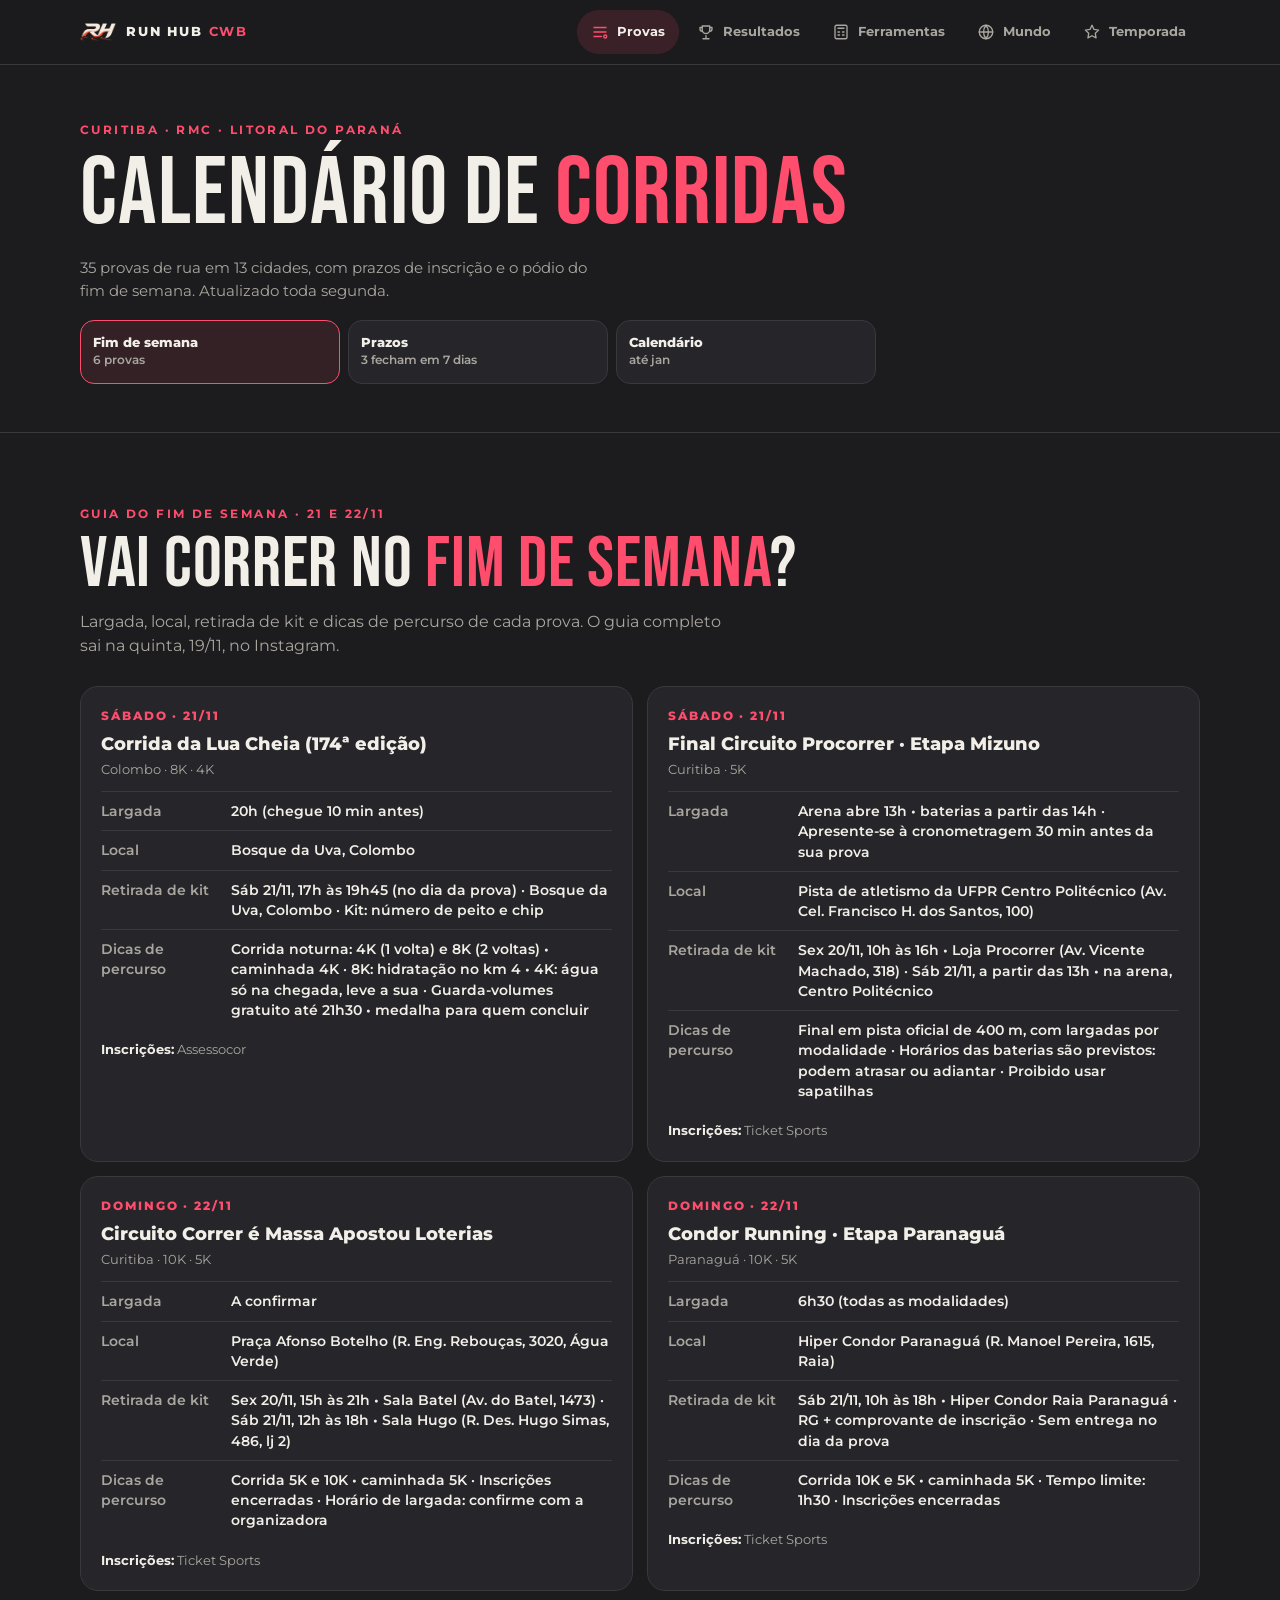
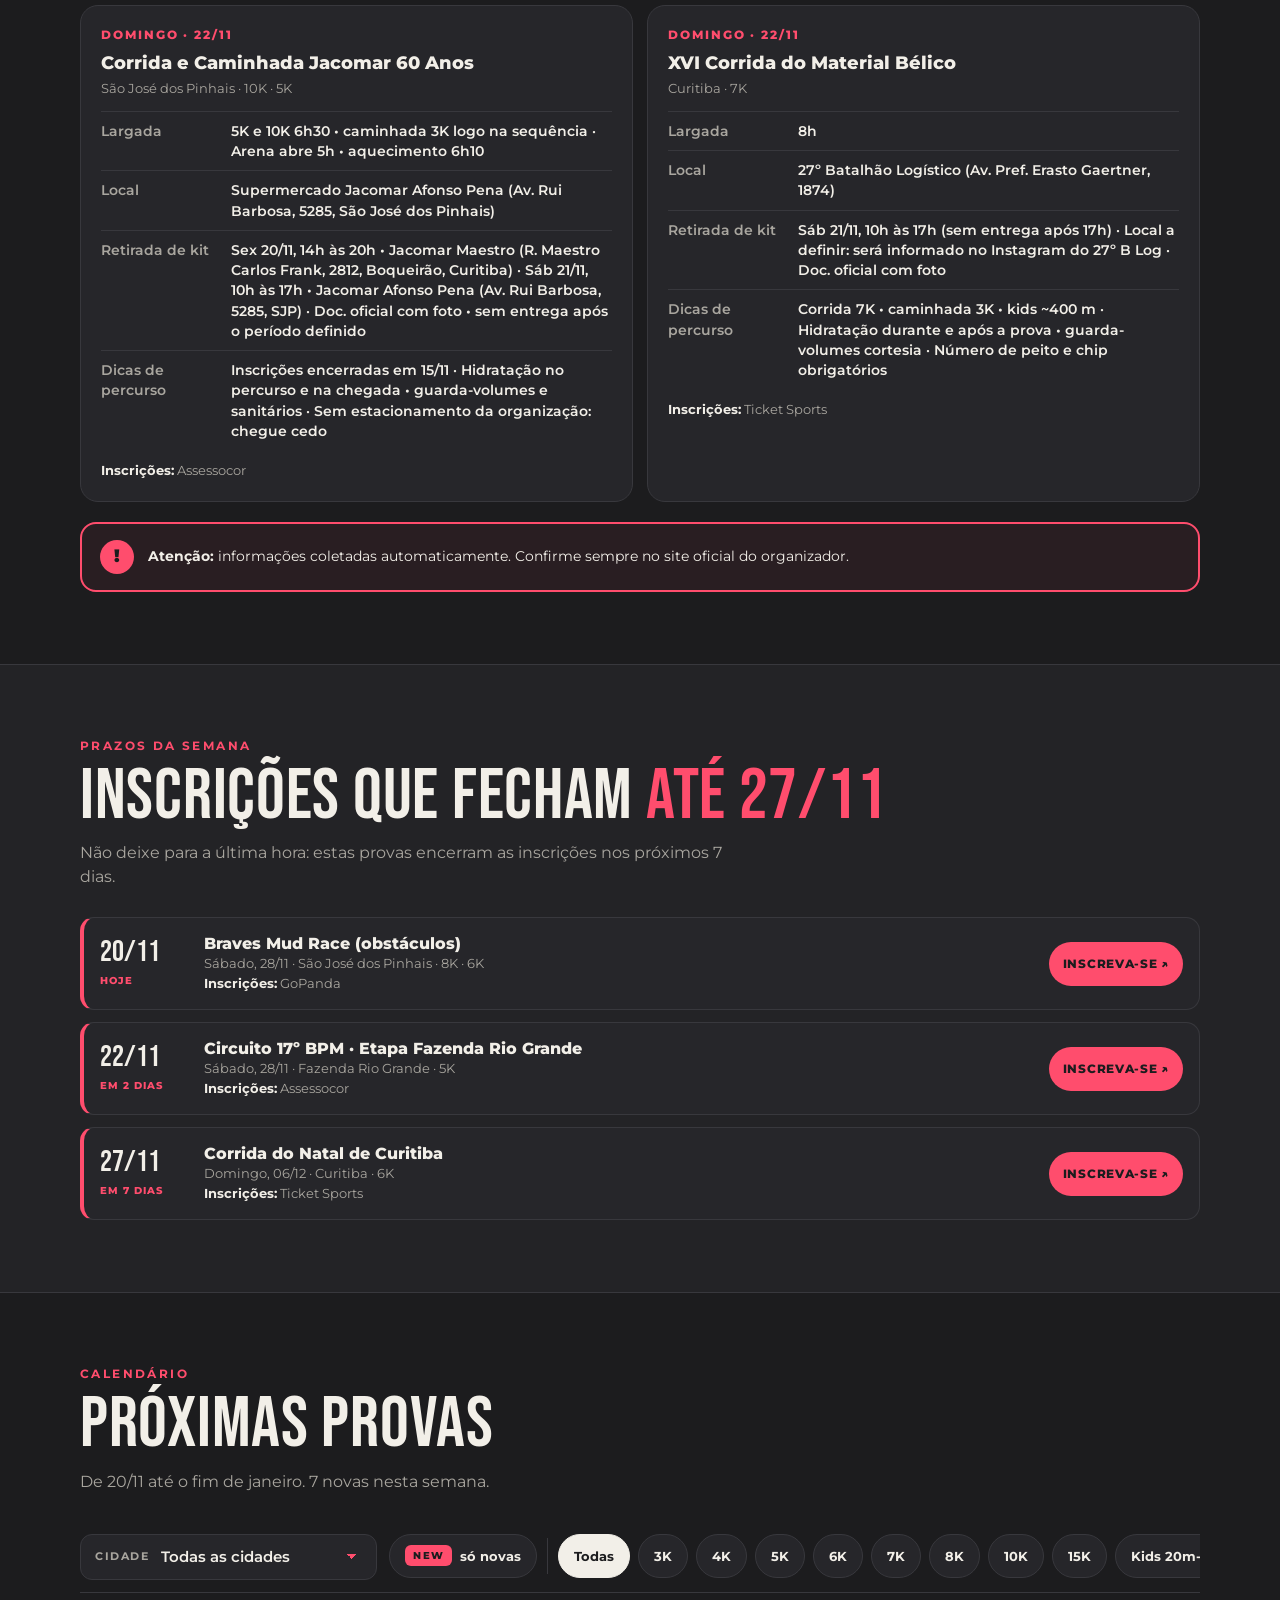
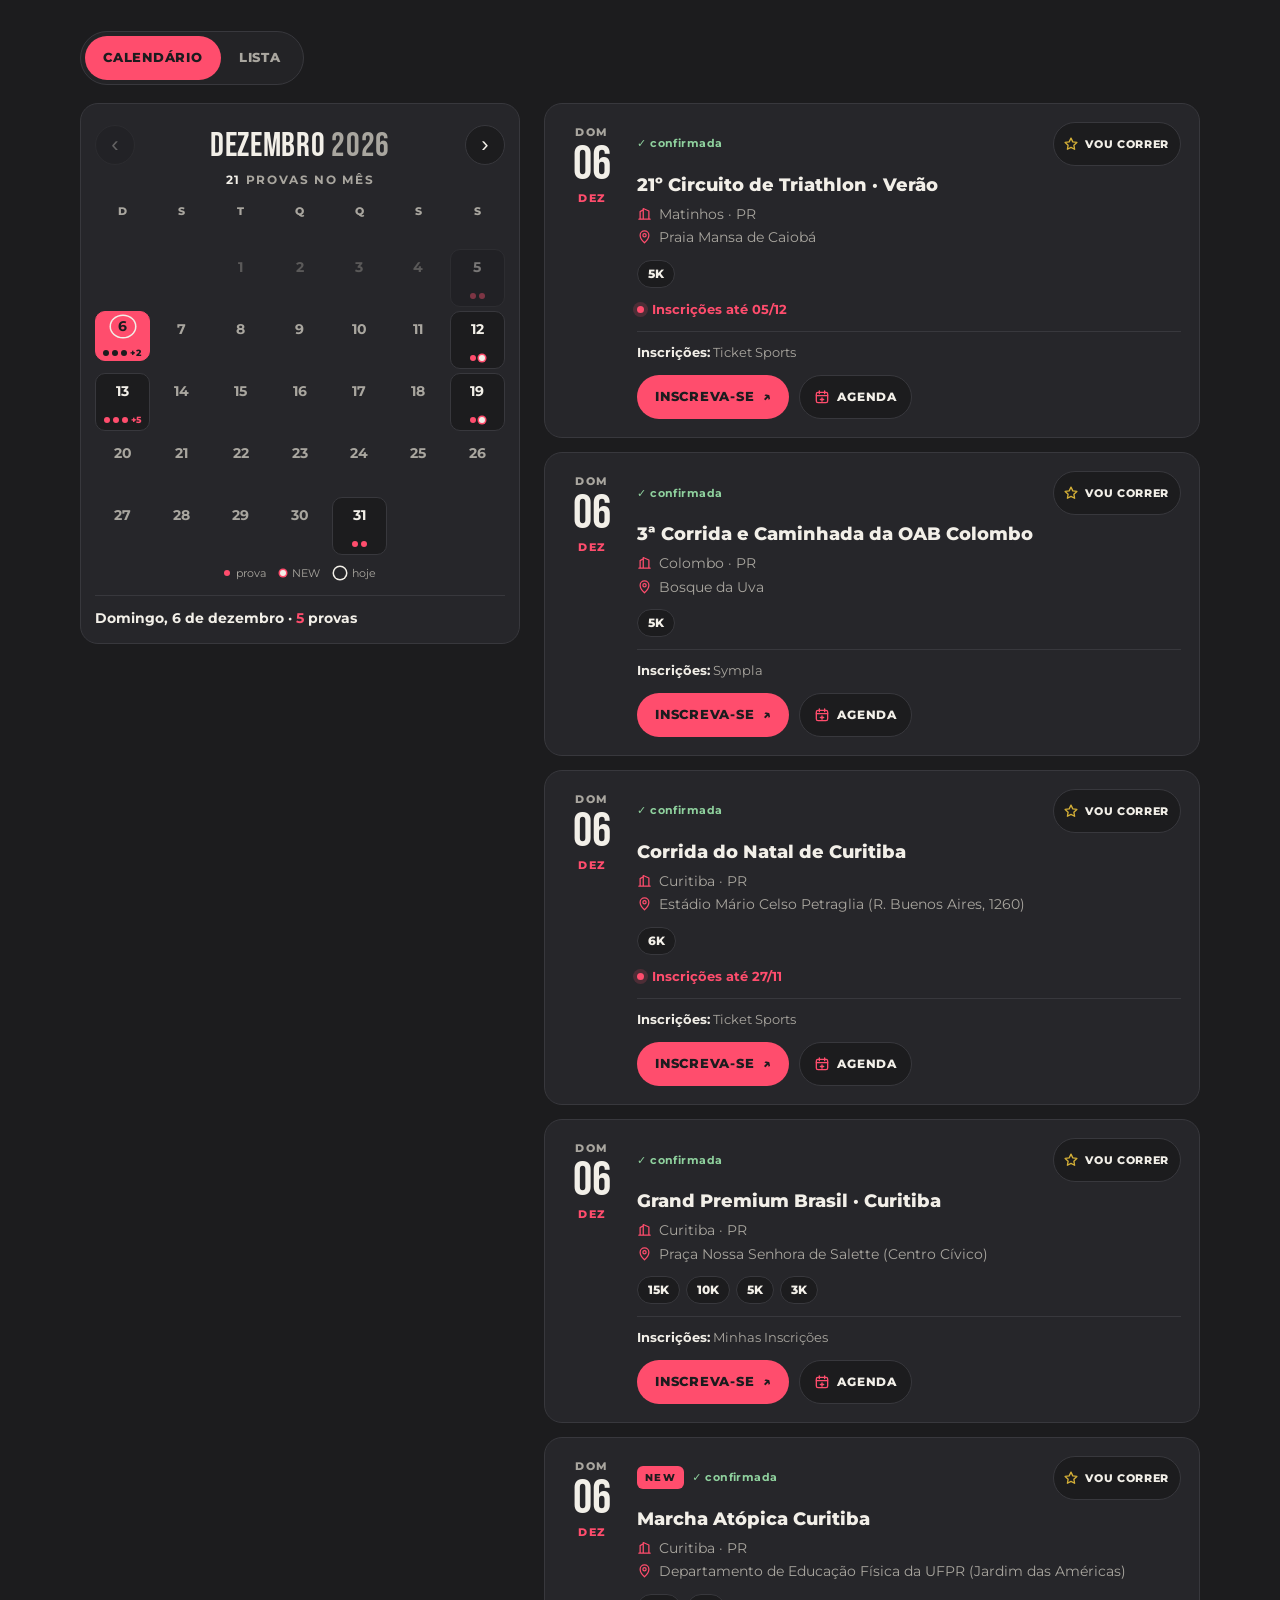
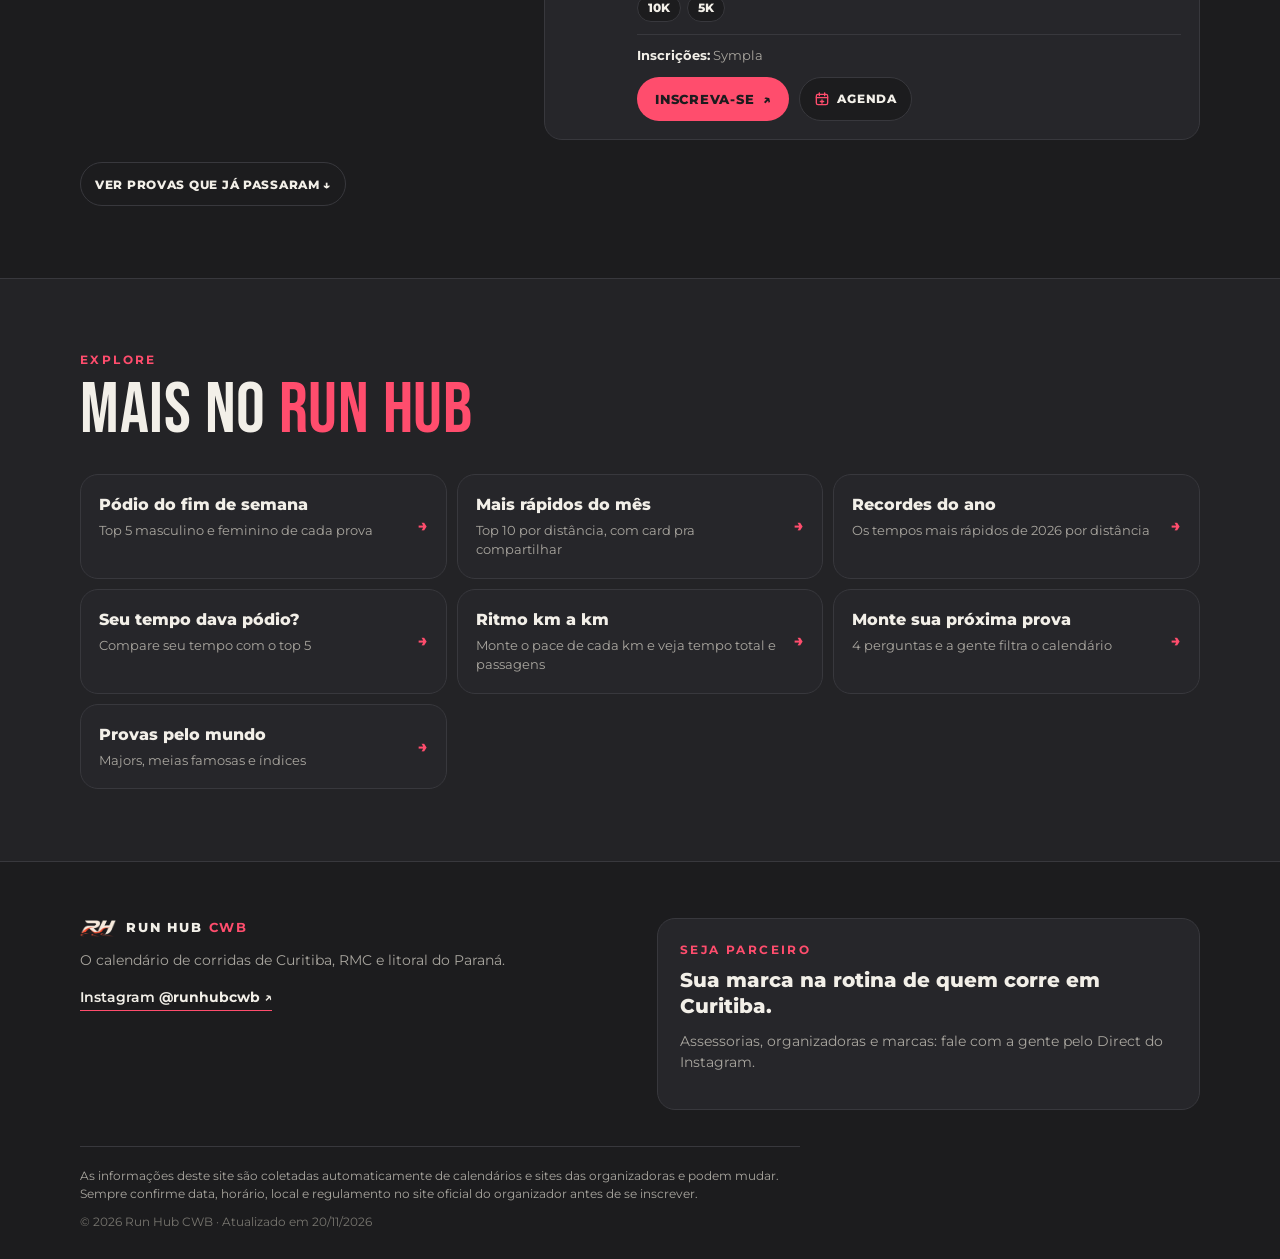
==== commit e780fdaf: "Rotina 20/11: calendário e prazos atualizados" ====
--- a/index.html
+++ b/index.html
@@ -16,8 +16,8 @@
 <div id="conteudo"><header class="hero" id="top"><div class="wrap hero-in">
   <p class="kicker">Curitiba · RMC · litoral do Paraná</p>
   <h1>Calendário de <em>corridas</em></h1>
-  <p class="lead">36 provas de rua em 13 cidades, com prazos de inscrição e o pódio do fim de semana. Atualizado toda segunda.</p>
-  <nav class="quick" aria-label="Atalhos"><a href="#guia"><b>Fim de semana</b><span>6 provas</span></a><a href="#prazos"><b>Prazos</b><span>2 fecham em 7 dias</span></a><a href="#calendario"><b>Calendário</b><span>até jan</span></a></nav>
+  <p class="lead">35 provas de rua em 13 cidades, com prazos de inscrição e o pódio do fim de semana. Atualizado toda segunda.</p>
+  <nav class="quick" aria-label="Atalhos"><a href="#guia"><b>Fim de semana</b><span>6 provas</span></a><a href="#prazos"><b>Prazos</b><span>3 fecham em 7 dias</span></a><a href="#calendario"><b>Calendário</b><span>até jan</span></a></nav>
 </div></header>
 
 <main><section class="sec" id="guia"><div class="wrap">
@@ -55,39 +55,29 @@
 </article></div>
   <div class="disc"><span class="warn">!</span><p><b>Atenção:</b> informações coletadas automaticamente. Confirme sempre no site oficial do organizador.</p></div>
 </div></section><section class="sec sec-alt" id="prazos"><div class="wrap">
-  <div class="sec-h"><p class="eyebrow">Prazos da semana</p><h2>Inscrições que fecham <em>até 26/11</em></h2><p class="sub">Não deixe para a última hora: estas provas encerram as inscrições nos próximos 7 dias.</p></div>
-  <ul class="pz-list"><li class="pz"><div class="pz-d"><span class="dd">20/11</span><span class="q">amanhã</span></div>
+  <div class="sec-h"><p class="eyebrow">Prazos da semana</p><h2>Inscrições que fecham <em>até 27/11</em></h2><p class="sub">Não deixe para a última hora: estas provas encerram as inscrições nos próximos 7 dias.</p></div>
+  <ul class="pz-list"><li class="pz"><div class="pz-d"><span class="dd">20/11</span><span class="q">hoje</span></div>
 <div class="pz-b"><h4>Braves Mud Race (obstáculos)</h4><p>Sábado, 28/11 · São José dos Pinhais · 8K · 6K</p>
 <p class="via"><b>Inscrições:</b> GoPanda</p></div>
-<a class="btn btn-sm" href="https://www.gopanda.com.br/tickets/desafio-braves-novembro-2026" target="_blank" rel="noopener" data-goatcounter-click="inscricao-2026-11-28-braves-mud-race-obstaculos">Inscreva-se ↗</a></li><li class="pz"><div class="pz-d"><span class="dd">22/11</span><span class="q">em 3 dias</span></div>
+<a class="btn btn-sm" href="https://www.gopanda.com.br/tickets/desafio-braves-novembro-2026" target="_blank" rel="noopener" data-goatcounter-click="inscricao-2026-11-28-braves-mud-race-obstaculos">Inscreva-se ↗</a></li><li class="pz"><div class="pz-d"><span class="dd">22/11</span><span class="q">em 2 dias</span></div>
 <div class="pz-b"><h4>Circuito 17º BPM · Etapa Fazenda Rio Grande</h4><p>Sábado, 28/11 · Fazenda Rio Grande · 5K</p>
 <p class="via"><b>Inscrições:</b> Assessocor</p></div>
-<a class="btn btn-sm" href="https://app.assessocor.online/evento/circuito-17o-bpm-de-corridas-de-rua/938" target="_blank" rel="noopener" data-goatcounter-click="inscricao-2026-11-28-circuito-17o-bpm-etapa-fazenda-rio-grande">Inscreva-se ↗</a></li></ul>
+<a class="btn btn-sm" href="https://app.assessocor.online/evento/circuito-17o-bpm-de-corridas-de-rua/938" target="_blank" rel="noopener" data-goatcounter-click="inscricao-2026-11-28-circuito-17o-bpm-etapa-fazenda-rio-grande">Inscreva-se ↗</a></li><li class="pz"><div class="pz-d"><span class="dd">27/11</span><span class="q">em 7 dias</span></div>
+<div class="pz-b"><h4>Corrida do Natal de Curitiba</h4><p>Domingo, 06/12 · Curitiba · 6K</p>
+<p class="via"><b>Inscrições:</b> Ticket Sports</p></div>
+<a class="btn btn-sm" href="https://www.ticketsports.com.br/e/e-88541" target="_blank" rel="noopener" data-goatcounter-click="inscricao-2026-12-06-corrida-do-natal-de-curitiba">Inscreva-se ↗</a></li></ul>
 </div></section><section class="sec" id="calendario"><div class="wrap">
-  <div class="sec-h"><p class="eyebrow">Calendário</p><h2>Próximas provas</h2><p class="sub">De 19/11 até o fim de janeiro. 7 novas nesta semana.</p></div>
+  <div class="sec-h"><p class="eyebrow">Calendário</p><h2>Próximas provas</h2><p class="sub">De 20/11 até o fim de janeiro. 7 novas nesta semana.</p></div>
   <div class="filters" role="search">
     <label class="sel"><span>Cidade</span><select id="f-city"><option value="">Todas as cidades</option><option value="Araucária">Araucária</option><option value="Campina Grande do Sul">Campina Grande do Sul</option><option value="Campo Largo">Campo Largo</option><option value="Colombo">Colombo</option><option value="Curitiba">Curitiba</option><option value="Fazenda Rio Grande">Fazenda Rio Grande</option><option value="Guaratuba">Guaratuba</option><option value="Lapa">Lapa</option><option value="Matinhos">Matinhos</option><option value="Morretes">Morretes</option><option value="Paranaguá">Paranaguá</option><option value="Piraquara">Piraquara</option><option value="São José dos Pinhais">São José dos Pinhais</option></select></label>
     <div class="fchips" aria-label="Distância"><button class="fchip fnew" id="f-new"><span class="tag tag-new">NEW</span> só novas</button><span class="fsep"></span><button class="fchip on" data-d="">Todas</button><button class="fchip" data-d="3k">3K</button><button class="fchip" data-d="4k">4K</button><button class="fchip" data-d="5k">5K</button><button class="fchip" data-d="6k">6K</button><button class="fchip" data-d="7k">7K</button><button class="fchip" data-d="8k">8K</button><button class="fchip" data-d="10k">10K</button><button class="fchip" data-d="15k">15K</button><button class="fchip" data-d="kids-20m-500mk">Kids 20m-500mK</button></div>
   </div>
   <p class="result" id="f-result" aria-live="polite"></p>
   <div class="vtog" role="tablist" aria-label="Visualização"><button type="button" role="tab" data-v="cal" aria-selected="true">Calendário</button><button type="button" role="tab" data-v="list" aria-selected="false">Lista</button></div>
-  <div class="vbody"><div id="rh-calview" class="calview" data-today="2026-11-19" hidden></div>
+  <div class="vbody"><div id="rh-calview" class="calview" data-today="2026-11-20" hidden></div>
   <div id="rh-list"><section class="month" id="m-2026-11">
-  <header class="month-h"><h3>Novembro <span>2026</span></h3><p class="count"><b class="n">14</b> provas</p></header>
-  <div class="grid"><article class="race" id="r-2026-11-19-2a-corrida-da-congada" data-id="2026-11-19-2a-corrida-da-congada" data-date="2026-11-19" data-city="Lapa" data-dist="7k" data-new="0">
-  <button class="rsum" type="button" aria-expanded="false"><span class="rs-d"><b>19</b>NOV</span><span class="rs-b"><span class="rs-n">2ª Corrida da Congada</span><span class="rs-m">Qui · Lapa · 7K</span></span><span class="rs-t"><span class="rs-star" aria-label="Na sua temporada">★</span><span class="rs-chev" aria-hidden="true">⌄</span></span></button>
-  <div class="date"><span class="wd">Qui</span><span class="dd">19</span><span class="mm">NOV</span></div>
-  <div class="body">
-    <div class="top"><span class="ok" title="Data confirmada na fonte oficial">✓ confirmada</span><button class="star" type="button" data-id="2026-11-19-2a-corrida-da-congada" aria-pressed="false" aria-label="Vou correr: salvar em Minha temporada"><svg viewBox="0 0 24 24" aria-hidden="true"><path d="M12 3.2l2.7 5.6 6.1.8-4.5 4.2 1.1 6.1L12 17l-5.4 2.9 1.1-6.1-4.5-4.2 6.1-.8z"/></svg><span>Vou correr</span></button></div>
-    <h3>2ª Corrida da Congada</h3>
-    <ul class="meta"><li><svg class="ic" viewBox="0 0 24 24" aria-hidden="true"><path d="M3 21h18M5 21V9l5-3v15M10 21V4l9 4v13"/></svg>Lapa · PR</li><li><svg class="ic" viewBox="0 0 24 24" aria-hidden="true"><path d="M12 22s7-6.2 7-12a7 7 0 1 0-14 0c0 5.8 7 12 7 12z"/><circle cx="12" cy="10" r="2.6"/></svg>R. Barão do Rio Branco, 1960, Centro (Clube Recreativo 7 de Setembro)</li></ul>
-    <div class="chips"><span class="chip">7K</span></div>
-    
-    <div class="wx" data-id="2026-11-19-2a-corrida-da-congada" hidden></div>
-    <div class="foot"><p class="via"><b>Inscrições:</b> Ticket Sports</p>
-    <div class="acts"><a class="btn" href="https://www.ticketsports.com.br/e/e-88073" target="_blank" rel="noopener" data-goatcounter-click="inscricao-2026-11-19-2a-corrida-da-congada">Inscreva-se <span aria-hidden="true">↗</span></a><details class="cal"><summary aria-label="Adicionar à agenda"><svg class="ic" viewBox="0 0 24 24" aria-hidden="true"><rect x="3.5" y="5" width="17" height="15.5" rx="2.5"/><path d="M3.5 10h17M8 3v4M16 3v4M12 13.2v5M9.5 15.7h5"/></svg><span>Agenda</span></summary><div class="cal-m"><p class="cal-h">Dia da prova · 19/11</p><a href="https://calendar.google.com/calendar/render?action=TEMPLATE&amp;text=2%C2%AA%20Corrida%20da%20Congada&amp;dates=20261119/20261120&amp;details=2%C2%AA%20Corrida%20da%20Congada%0ALapa%20%C2%B7%207K%0AHor%C3%A1rio%20de%20largada%20a%20confirmar.%0A%0AInscri%C3%A7%C3%B5es%3A%20Ticket%20Sports%0Ahttps%3A//www.ticketsports.com.br/e/e-88073%0A%0AConfirme%20data%2C%20hor%C3%A1rio%20e%20local%20no%20site%20oficial%20do%20organizador.%0ARun%20Hub%20CWB%20%C2%B7%20runhubcwb.github.io&amp;location=R.%20Bar%C3%A3o%20do%20Rio%20Branco%2C%201960%2C%20Centro%20%28Clube%20Recreativo%207%20de%20Setembro%29%2C%20Lapa%20-%20PR&amp;ctz=America%2FSao_Paulo" target="_blank" rel="noopener"><span class="cal-i">G</span>Google Agenda</a><a href="ics/2026-11-19-2a-corrida-da-congada.ics" download><span class="cal-i"></span>Apple / Outlook (.ics)</a></div></details></div></div>
-  </div>
-</article><article class="race" id="r-2026-11-20-corrida-lucas-rosa" data-id="2026-11-20-corrida-lucas-rosa" data-date="2026-11-20" data-city="Araucária" data-dist="5k" data-new="0">
+  <header class="month-h"><h3>Novembro <span>2026</span></h3><p class="count"><b class="n">13</b> provas</p></header>
+  <div class="grid"><article class="race" id="r-2026-11-20-corrida-lucas-rosa" data-id="2026-11-20-corrida-lucas-rosa" data-date="2026-11-20" data-city="Araucária" data-dist="5k" data-new="0">
   <button class="rsum" type="button" aria-expanded="false"><span class="rs-d"><b>20</b>NOV</span><span class="rs-b"><span class="rs-n">Corrida Lucas Rosa</span><span class="rs-m">Sex · Araucária · 5K</span></span><span class="rs-t"><span class="rs-star" aria-label="Na sua temporada">★</span><span class="rs-chev" aria-hidden="true">⌄</span></span></button>
   <div class="date"><span class="wd">Sex</span><span class="dd">20</span><span class="mm">NOV</span></div>
   <div class="body">
@@ -563,7 +553,7 @@
     <a class="hubc" href="ferramentas.html#monte"><b>Monte sua próxima prova</b><span>4 perguntas e a gente filtra o calendário</span></a>
     <a class="hubc" href="mundo.html"><b>Provas pelo mundo</b><span>Majors, meias famosas e índices</span></a>
   </div>
-</div></section><script id="rh-races" type="application/json">[{"id": "2026-11-19-2a-corrida-da-congada", "n": "2ª Corrida da Congada", "d": "2026-11-19", "c": "Lapa", "reg": "rmc", "lat": -25.76972, "lon": -49.71583, "dist": ["7K"], "st": null, "loc": "R. Barão do Rio Branco, 1960, Centro (Clube Recreativo 7 de Setembro), Lapa - PR", "noct": "", "trail": "", "prazo": "", "enc": false, "url": "https://www.ticketsports.com.br/e/e-88073", "of": true, "lbl": "Ticket Sports", "novo": false}, {"id": "2026-11-20-corrida-lucas-rosa", "n": "Corrida Lucas Rosa", "d": "2026-11-20", "c": "Araucária", "reg": "rmc", "lat": -25.59306, "lon": -49.41028, "dist": ["5K"], "st": null, "loc": "Pista de corrida do CSU (Centro Social Urbano), Araucária - PR", "noct": "", "trail": "", "prazo": "", "enc": false, "url": "https://app.assessocor.online/evento/corrida-lucas-rosa/908", "of": true, "lbl": "Assessocor", "novo": false}, {"id": "2026-11-20-firefighters-night-run-3a-edicao", "n": "Firefighters Night Run · 3ª Edição", "d": "2026-11-20", "c": "São José dos Pinhais", "reg": "rmc", "lat": -25.5302, "lon": -49.20836, "dist": ["6K"], "st": null, "loc": "6º Grupamento de Bombeiros (Av. Rui Barbosa, 4995, Iná), São José dos Pinhais - PR", "noct": "“Night” no nome da prova", "trail": "", "prazo": "", "enc": true, "url": "https://app.assessocor.online/evento/firefighters-night-run/934", "of": true, "lbl": "Assessocor", "novo": false}, {"id": "2026-11-21-corrida-da-lua-cheia-174a-edicao", "n": "Corrida da Lua Cheia (174ª edição)", "d": "2026-11-21", "c": "Colombo", "reg": "rmc", "lat": -25.29167, "lon": -49.22417, "dist": ["8K", "4K"], "st": "2000", "loc": "Bosque da Uva, Colombo - PR", "noct": "“Lua” no nome da prova", "trail": "", "prazo": "", "enc": false, "url": "https://app.assessocor.online/evento/circuito-da-lua-cheia-2026-174o-edicao/930", "of": true, "lbl": "Assessocor", "novo": false}, {"id": "2026-11-21-final-circuito-procorrer-etapa-mizuno", "n": "Final Circuito Procorrer · Etapa Mizuno", "d": "2026-11-21", "c": "Curitiba", "reg": "curitiba", "lat": -25.42778, "lon": -49.27306, "dist": ["5K"], "st": null, "loc": "UFPR Centro Politécnico (pista de atletismo), Curitiba - PR", "noct": "", "trail": "", "prazo": "", "enc": true, "url": "https://www.ticketsports.com.br/e/e-88006", "of": true, "lbl": "Ticket Sports", "novo": false}, {"id": "2026-11-22-circuito-correr-e-massa-apostou-loterias", "n": "Circuito Correr é Massa Apostou Loterias", "d": "2026-11-22", "c": "Curitiba", "reg": "curitiba", "lat": -25.42778, "lon": -49.27306, "dist": ["10K", "5K"], "st": null, "loc": "Praça Afonso Botelho (R. Eng. Rebouças, 3020), Curitiba - PR", "noct": "", "trail": "", "prazo": "", "enc": true, "url": "https://www.ticketsports.com.br/e/e-87899", "of": true, "lbl": "Ticket Sports", "novo": false}, {"id": "2026-11-22-condor-running-etapa-paranagua", "n": "Condor Running · Etapa Paranaguá", "d": "2026-11-22", "c": "Paranaguá", "reg": "litoral", "lat": -25.51626, "lon": -48.52537, "dist": ["10K", "5K"], "st": "0630", "loc": "Paranaguá - PR", "noct": "", "trail": "", "prazo": "", "enc": true, "url": "https://www.ticketsports.com.br/e/e-87015", "of": true, "lbl": "Ticket Sports", "novo": false}, {"id": "2026-11-22-corrida-e-caminhada-jacomar-60-anos", "n": "Corrida e Caminhada Jacomar 60 Anos", "d": "2026-11-22", "c": "São José dos Pinhais", "reg": "rmc", "lat": -25.5302, "lon": -49.20836, "dist": ["10K", "5K"], "st": "0630", "loc": "Supermercado Jacomar Afonso Pena (Av. Rui Barbosa, 5285), São José dos Pinhais - PR", "noct": "", "trail": "", "prazo": "", "enc": true, "url": "https://app.assessocor.online/evento/corrida-e-caminhada-jacomar-60-anos/931", "of": true, "lbl": "Assessocor", "novo": false}, {"id": "2026-11-22-xvi-corrida-do-material-belico", "n": "XVI Corrida do Material Bélico", "d": "2026-11-22", "c": "Curitiba", "reg": "curitiba", "lat": -25.42778, "lon": -49.27306, "dist": ["7K"], "st": "0800", "loc": "27º Batalhão Logístico (Av. Pref. Erasto Gaertner, 1874), Curitiba - PR", "noct": "", "trail": "", "prazo": "", "enc": false, "url": "https://www.ticketsports.com.br/e/e-88024", "of": true, "lbl": "Ticket Sports", "novo": false}, {"id": "2026-11-28-braves-mud-race-obstaculos", "n": "Braves Mud Race (obstáculos)", "d": "2026-11-28", "c": "São José dos Pinhais", "reg": "rmc", "lat": -25.5302, "lon": -49.20836, "dist": ["8K", "6K"], "st": null, "loc": "R. Maria da Luz Costa, 210, Contenda, São José dos Pinhais - PR", "noct": "", "trail": "“Mud” no nome da prova", "prazo": "2026-11-20", "enc": false, "url": "https://www.gopanda.com.br/tickets/desafio-braves-novembro-2026", "of": true, "lbl": "GoPanda", "novo": false}, {"id": "2026-11-28-circuito-17o-bpm-etapa-fazenda-rio-grande", "n": "Circuito 17º BPM · Etapa Fazenda Rio Grande", "d": "2026-11-28", "c": "Fazenda Rio Grande", "reg": "rmc", "lat": -25.66278, "lon": -49.30722, "dist": ["5K"], "st": null, "loc": "Praça Brasil (R. Macedônia, Nações), Fazenda Rio Grande - PR", "noct": "", "trail": "", "prazo": "2026-11-22", "enc": false, "url": "https://app.assessocor.online/evento/circuito-17o-bpm-de-corridas-de-rua/938", "of": true, "lbl": "Assessocor", "novo": false}, {"id": "2026-11-29-circuito-das-estacoes-verao", "n": "Circuito das Estações · Verão", "d": "2026-11-29", "c": "Curitiba", "reg": "curitiba", "lat": -25.42778, "lon": -49.27306, "dist": ["10K", "5K"], "st": null, "loc": "Curitiba - PR", "noct": "", "trail": "", "prazo": "", "enc": false, "url": "https://www.circuitodasestacoes.com.br/curitiba/verao/", "of": true, "lbl": "site oficial da prova", "novo": false}, {"id": "2026-11-29-toda-joana-run", "n": "TODA JOANA RUN", "d": "2026-11-29", "c": "Curitiba", "reg": "curitiba", "lat": -25.42778, "lon": -49.27306, "dist": [], "st": null, "loc": "Parque São Lourenço, Curitiba - PR", "noct": "", "trail": "", "prazo": "", "enc": false, "url": "https://www.sympla.com.br/evento/toda-joana-run/3641073", "of": true, "lbl": "Sympla", "novo": true}, {"id": "2026-11-29-track-field-run-series-aeroporto-curitiba", "n": "Track&Field Run Series · Aeroporto Curitiba", "d": "2026-11-29", "c": "São José dos Pinhais", "reg": "rmc", "lat": -25.5302, "lon": -49.20836, "dist": ["10K", "5K"], "st": null, "loc": "Aeroporto de Curitiba (área restrita, Motiva Aeroportos), São José dos Pinhais - PR", "noct": "", "trail": "", "prazo": "", "enc": false, "url": "https://www.tfsports.com.br/run-series/motiva-aeroportos-curitiba-2026/", "of": true, "lbl": "TF Sports", "novo": false}, {"id": "2026-12-05-1a-corrida-guardioes-dos-mananciais", "n": "1ª Corrida Guardiões dos Mananciais", "d": "2026-12-05", "c": "Piraquara", "reg": "rmc", "lat": -25.44227, "lon": -49.06795, "dist": ["5K"], "st": null, "loc": "29º Batalhão de Polícia Militar, Piraquara - PR", "noct": "", "trail": "", "prazo": "", "enc": false, "url": "https://app.assessocor.online/evento/corrida-do-29o-bpm-piraquara/913", "of": true, "lbl": "Assessocor", "novo": false}, {"id": "2026-12-05-corrida-do-noel", "n": "Corrida do Noel", "d": "2026-12-05", "c": "Paranaguá", "reg": "litoral", "lat": -25.51626, "lon": -48.52537, "dist": ["4K"], "st": null, "loc": "Paranaguá - PR", "noct": "", "trail": "", "prazo": "2026-11-29", "enc": false, "url": "https://www.ticketsports.com.br/e/e-86878", "of": true, "lbl": "Ticket Sports", "novo": false}, {"id": "2026-12-06-21o-circuito-de-triathlon-verao", "n": "21º Circuito de Triathlon · Verão", "d": "2026-12-06", "c": "Matinhos", "reg": "litoral", "lat": -25.83219, "lon": -48.53966, "dist": ["5K"], "st": null, "loc": "Praia Mansa de Caiobá, Matinhos - PR", "noct": "", "trail": "", "prazo": "2026-12-05", "enc": false, "url": "https://www.ticketsports.com.br/e/21o-circuito-de-triathlon-2026-8o-circuito-de-travessias-2026-verao-85991", "of": true, "lbl": "Ticket Sports", "novo": false}, {"id": "2026-12-06-3a-corrida-e-caminhada-da-oab-colombo", "n": "3ª Corrida e Caminhada da OAB Colombo", "d": "2026-12-06", "c": "Colombo", "reg": "rmc", "lat": -25.29167, "lon": -49.22417, "dist": ["5K"], "st": null, "loc": "Bosque da Uva, Colombo - PR", "noct": "", "trail": "", "prazo": "", "enc": false, "url": "https://www.sympla.com.br/evento/3-corrida-e-caminha-da-oab-colombo/3543638", "of": true, "lbl": "Sympla", "novo": false}, {"id": "2026-12-06-corrida-do-natal-de-curitiba", "n": "Corrida do Natal de Curitiba", "d": "2026-12-06", "c": "Curitiba", "reg": "curitiba", "lat": -25.42778, "lon": -49.27306, "dist": ["6K"], "st": null, "loc": "Estádio Mário Celso Petraglia (R. Buenos Aires, 1260), Curitiba - PR", "noct": "", "trail": "", "prazo": "2026-11-27", "enc": false, "url": "https://www.ticketsports.com.br/e/e-88541", "of": true, "lbl": "Ticket Sports", "novo": false}, {"id": "2026-12-06-grand-premium-brasil-curitiba", "n": "Grand Premium Brasil · Curitiba", "d": "2026-12-06", "c": "Curitiba", "reg": "curitiba", "lat": -25.42778, "lon": -49.27306, "dist": ["15K", "10K", "5K", "3K"], "st": null, "loc": "Praça Nossa Senhora de Salette (Centro Cívico), Curitiba - PR", "noct": "", "trail": "", "prazo": "", "enc": false, "url": "https://minhasinscricoes.com.br/Evento/CorridaGPBrasil2026-Parana", "of": true, "lbl": "Minhas Inscrições", "novo": false}, {"id": "2026-12-06-marcha-atopica-curitiba", "n": "Marcha Atópica Curitiba", "d": "2026-12-06", "c": "Curitiba", "reg": "curitiba", "lat": -25.42778, "lon": -49.27306, "dist": ["10K", "5K"], "st": null, "loc": "Departamento de Educação Física da UFPR (Jardim das Américas), Curitiba - PR", "noct": "", "trail": "", "prazo": "", "enc": false, "url": "https://www.sympla.com.br/evento/marcha-atopica-curitiba-2026-corrida-em-prol-dos-pacientes-atopicos/3636888", "of": true, "lbl": "Sympla", "novo": true}, {"id": "2026-12-12-2a-corrida-e-caminhada-noturna-sindaruc", "n": "2ª Corrida e Caminhada Noturna SINDARUC", "d": "2026-12-12", "c": "Curitiba", "reg": "curitiba", "lat": -25.42778, "lon": -49.27306, "dist": ["5K"], "st": null, "loc": "CEASA Curitiba (BR-116, km 10, Tatuquara), Curitiba - PR", "noct": "“Noturna” no nome da prova", "trail": "", "prazo": "2026-12-06", "enc": false, "url": "https://app.assessocor.online/evento/corrida-e-caminhada-sindaruc/937", "of": true, "lbl": "Assessocor", "novo": false}, {"id": "2026-12-12-maratona-kids-boulevard-etapa-natal-infantil", "n": "Maratona Kids Boulevard · Etapa Natal (infantil)", "d": "2026-12-12", "c": "Curitiba", "reg": "curitiba", "lat": -25.42778, "lon": -49.27306, "dist": ["Kids 20m-500mK"], "st": null, "loc": "Shopping Boulevard Curitiba, Curitiba - PR", "noct": "", "trail": "", "prazo": "2026-12-09", "enc": false, "url": "https://www.ticketsports.com.br/e/e-88370", "of": true, "lbl": "Ticket Sports", "novo": true}, {"id": "2026-12-13-1a-corrida-mundo-de-yasmin", "n": "1ª Corrida Mundo de Yasmin", "d": "2026-12-13", "c": "Campo Largo", "reg": "rmc", "lat": -25.45955, "lon": -49.53014, "dist": ["5K"], "st": null, "loc": "Parque Newton Puppi, Campo Largo - PR", "noct": "", "trail": "", "prazo": "2026-12-08", "enc": false, "url": "https://www.pdksports.com.br/evento/1a-corrida-mundo-de-yasmin/90", "of": true, "lbl": "PDK Sports", "novo": false}, {"id": "2026-12-13-1a-corrida-rustica-rota-do-manancial", "n": "1ª Corrida Rústica Rota do Manancial", "d": "2026-12-13", "c": "Piraquara", "reg": "rmc", "lat": -25.44227, "lon": -49.06795, "dist": ["10K"], "st": null, "loc": "Campo de Futebol Pedrinho Jess (Estrada do Botiatuva, Laranjeira), Piraquara - PR", "noct": "", "trail": "", "prazo": "2026-12-07", "enc": false, "url": "https://www.ticketsports.com.br/e/e-88436", "of": true, "lbl": "Ticket Sports", "novo": false}, {"id": "2026-12-13-2a-corrida-da-serra-verde-express", "n": "2ª Corrida da Serra Verde Express", "d": "2026-12-13", "c": "Morretes", "reg": "litoral", "lat": -25.47694, "lon": -48.83444, "dist": ["10K", "6K"], "st": null, "loc": "Morretes - PR", "noct": "", "trail": "", "prazo": "2026-12-01", "enc": false, "url": "https://app.assessocor.online/evento/serra-verde-express/905", "of": true, "lbl": "Assessocor", "novo": false}, {"id": "2026-12-13-corre-bacacheri", "n": "Corre Bacacheri", "d": "2026-12-13", "c": "Curitiba", "reg": "curitiba", "lat": -25.42778, "lon": -49.27306, "dist": [], "st": null, "loc": "Curitiba - PR", "noct": "", "trail": "", "prazo": "", "enc": false, "url": "https://www.ticketsports.com.br/e/CORRE+BACACHERI-88947", "of": true, "lbl": "Ticket Sports", "novo": true}, {"id": "2026-12-13-corrida-viva-mais-ranking-aent-etapa-8", "n": "Corrida Viva Mais (Ranking AENT Etapa 8)", "d": "2026-12-13", "c": "Curitiba", "reg": "curitiba", "lat": -25.42778, "lon": -49.27306, "dist": ["10K", "5K"], "st": null, "loc": "UFPR Centro Politécnico (Av. Cel. Francisco H. dos Santos, 210), Curitiba - PR", "noct": "", "trail": "", "prazo": "2026-12-07", "enc": false, "url": "https://www.ticketsports.com.br/e/e-88719", "of": true, "lbl": "Ticket Sports", "novo": false}, {"id": "2026-12-13-corrida-de-rua-e-caminhada-de-araucaria", "n": "Corrida de Rua e Caminhada de Araucária", "d": "2026-12-13", "c": "Araucária", "reg": "rmc", "lat": -25.59306, "lon": -49.41028, "dist": ["5K"], "st": null, "loc": "Praça da Bíblia, Araucária - PR", "noct": "", "trail": "", "prazo": "2026-12-06", "enc": false, "url": "https://app.assessocor.online/evento/corrida-e-caminhada-de-araucaria/932", "of": true, "lbl": "Assessocor", "novo": false}, {"id": "2026-12-13-run-for-your-lives-corrida-oficial-do-iron-maiden", "n": "Run For Your Lives · Corrida Oficial do Iron Maiden", "d": "2026-12-13", "c": "Curitiba", "reg": "curitiba", "lat": -25.42778, "lon": -49.27306, "dist": ["5K"], "st": null, "loc": "Cervejaria Bodebrown, Curitiba - PR", "noct": "", "trail": "", "prazo": "2026-12-06", "enc": false, "url": "https://www.ticketsports.com.br/e/RUN+FOR+YOUR+LIVES+-+A+CORRIDA+OFICIAL+DO+IRON+MAIDEN+(CURITIBA)-88495", "of": true, "lbl": "Ticket Sports", "novo": true}, {"id": "2026-12-13-trail-in-motion-19-chacara-da-bolinha", "n": "Trail in Motion 19 · Chácara da Bolinha", "d": "2026-12-13", "c": "Campina Grande do Sul", "reg": "rmc", "lat": -25.30556, "lon": -49.05528, "dist": ["15K", "10K", "5K"], "st": null, "loc": "Chácara da Bolinha (Estrada Mun. João Vicente dos Santos, 3900, Lagoa Vermelha), Campina Grande do Sul - PR", "noct": "", "trail": "“Trail” no nome da prova", "prazo": "2026-11-30", "enc": false, "url": "https://www.ticketsports.com.br/e/e-88414", "of": true, "lbl": "Ticket Sports", "novo": false}, {"id": "2026-12-19-1a-corrida-noturna-da-rotam", "n": "1ª Corrida Noturna da ROTAM", "d": "2026-12-19", "c": "Lapa", "reg": "rmc", "lat": -25.76972, "lon": -49.71583, "dist": ["7K"], "st": null, "loc": "Museu de Armas Osíris Stenghel Guimarães (Alameda David Carneiro, 380), Lapa - PR", "noct": "“Noturna” no nome da prova", "trail": "", "prazo": "2026-12-13", "enc": false, "url": "https://www.ticketsports.com.br/e/e-88407", "of": true, "lbl": "Ticket Sports", "novo": false}, {"id": "2026-12-19-bar-em-bar-13a-edicao", "n": "Bar em Bar (13ª edição)", "d": "2026-12-19", "c": "Curitiba", "reg": "curitiba", "lat": -25.42778, "lon": -49.27306, "dist": ["3K"], "st": null, "loc": "Largada: O Jardineiro (Av. Manoel Ribas, 227, São Francisco); chegada: Bar do Alemão, Curitiba - PR", "noct": "", "trail": "", "prazo": "", "enc": false, "url": "https://slicker.com.br/evento/xiii-bar-em-bar-2026", "of": false, "lbl": "slicker.com.br", "novo": true}, {"id": "2026-12-31-3a-corrida-da-virada", "n": "3ª Corrida da Virada", "d": "2026-12-31", "c": "Matinhos", "reg": "litoral", "lat": -25.83219, "lon": -48.53966, "dist": ["10K", "5K"], "st": null, "loc": "Orla de Matinhos, Matinhos - PR", "noct": "", "trail": "", "prazo": "2026-12-10", "enc": false, "url": "https://www.ticketsports.com.br/e/e-88597", "of": true, "lbl": "Ticket Sports", "novo": false}, {"id": "2026-12-31-corrida-da-virada-guaratuba", "n": "Corrida da Virada · Guaratuba", "d": "2026-12-31", "c": "Guaratuba", "reg": "litoral", "lat": -25.88278, "lon": -48.57472, "dist": ["5K"], "st": null, "loc": "Praia Central (Av. Atlântica), Guaratuba - PR", "noct": "", "trail": "", "prazo": "2026-12-10", "enc": false, "url": "https://www.ticketsports.com.br/e/e-88661", "of": true, "lbl": "Ticket Sports", "novo": false}, {"id": "2027-01-31-11a-batel-run", "n": "11ª Batel Run", "d": "2027-01-31", "c": "Curitiba", "reg": "curitiba", "lat": -25.42778, "lon": -49.27306, "dist": ["10K", "5K"], "st": null, "loc": "Hard Rock Cafe Curitiba (R. Buenos Aires, 50, Batel), Curitiba - PR", "noct": "", "trail": "", "prazo": "2027-01-25", "enc": false, "url": "https://www.ticketsports.com.br/e/e-88945", "of": true, "lbl": "Ticket Sports", "novo": true}]</script></main></div>
+</div></section><script id="rh-races" type="application/json">[{"id": "2026-11-20-corrida-lucas-rosa", "n": "Corrida Lucas Rosa", "d": "2026-11-20", "c": "Araucária", "reg": "rmc", "lat": -25.59306, "lon": -49.41028, "dist": ["5K"], "st": null, "loc": "Pista de corrida do CSU (Centro Social Urbano), Araucária - PR", "noct": "", "trail": "", "prazo": "", "enc": false, "url": "https://app.assessocor.online/evento/corrida-lucas-rosa/908", "of": true, "lbl": "Assessocor", "novo": false}, {"id": "2026-11-20-firefighters-night-run-3a-edicao", "n": "Firefighters Night Run · 3ª Edição", "d": "2026-11-20", "c": "São José dos Pinhais", "reg": "rmc", "lat": -25.5302, "lon": -49.20836, "dist": ["6K"], "st": null, "loc": "6º Grupamento de Bombeiros (Av. Rui Barbosa, 4995, Iná), São José dos Pinhais - PR", "noct": "“Night” no nome da prova", "trail": "", "prazo": "", "enc": true, "url": "https://app.assessocor.online/evento/firefighters-night-run/934", "of": true, "lbl": "Assessocor", "novo": false}, {"id": "2026-11-21-corrida-da-lua-cheia-174a-edicao", "n": "Corrida da Lua Cheia (174ª edição)", "d": "2026-11-21", "c": "Colombo", "reg": "rmc", "lat": -25.29167, "lon": -49.22417, "dist": ["8K", "4K"], "st": "2000", "loc": "Bosque da Uva, Colombo - PR", "noct": "“Lua” no nome da prova", "trail": "", "prazo": "", "enc": false, "url": "https://app.assessocor.online/evento/circuito-da-lua-cheia-2026-174o-edicao/930", "of": true, "lbl": "Assessocor", "novo": false}, {"id": "2026-11-21-final-circuito-procorrer-etapa-mizuno", "n": "Final Circuito Procorrer · Etapa Mizuno", "d": "2026-11-21", "c": "Curitiba", "reg": "curitiba", "lat": -25.42778, "lon": -49.27306, "dist": ["5K"], "st": null, "loc": "UFPR Centro Politécnico (pista de atletismo), Curitiba - PR", "noct": "", "trail": "", "prazo": "", "enc": true, "url": "https://www.ticketsports.com.br/e/e-88006", "of": true, "lbl": "Ticket Sports", "novo": false}, {"id": "2026-11-22-circuito-correr-e-massa-apostou-loterias", "n": "Circuito Correr é Massa Apostou Loterias", "d": "2026-11-22", "c": "Curitiba", "reg": "curitiba", "lat": -25.42778, "lon": -49.27306, "dist": ["10K", "5K"], "st": null, "loc": "Praça Afonso Botelho (R. Eng. Rebouças, 3020), Curitiba - PR", "noct": "", "trail": "", "prazo": "", "enc": true, "url": "https://www.ticketsports.com.br/e/e-87899", "of": true, "lbl": "Ticket Sports", "novo": false}, {"id": "2026-11-22-condor-running-etapa-paranagua", "n": "Condor Running · Etapa Paranaguá", "d": "2026-11-22", "c": "Paranaguá", "reg": "litoral", "lat": -25.51626, "lon": -48.52537, "dist": ["10K", "5K"], "st": "0630", "loc": "Paranaguá - PR", "noct": "", "trail": "", "prazo": "", "enc": true, "url": "https://www.ticketsports.com.br/e/e-87015", "of": true, "lbl": "Ticket Sports", "novo": false}, {"id": "2026-11-22-corrida-e-caminhada-jacomar-60-anos", "n": "Corrida e Caminhada Jacomar 60 Anos", "d": "2026-11-22", "c": "São José dos Pinhais", "reg": "rmc", "lat": -25.5302, "lon": -49.20836, "dist": ["10K", "5K"], "st": "0630", "loc": "Supermercado Jacomar Afonso Pena (Av. Rui Barbosa, 5285), São José dos Pinhais - PR", "noct": "", "trail": "", "prazo": "", "enc": true, "url": "https://app.assessocor.online/evento/corrida-e-caminhada-jacomar-60-anos/931", "of": true, "lbl": "Assessocor", "novo": false}, {"id": "2026-11-22-xvi-corrida-do-material-belico", "n": "XVI Corrida do Material Bélico", "d": "2026-11-22", "c": "Curitiba", "reg": "curitiba", "lat": -25.42778, "lon": -49.27306, "dist": ["7K"], "st": "0800", "loc": "27º Batalhão Logístico (Av. Pref. Erasto Gaertner, 1874), Curitiba - PR", "noct": "", "trail": "", "prazo": "", "enc": false, "url": "https://www.ticketsports.com.br/e/e-88024", "of": true, "lbl": "Ticket Sports", "novo": false}, {"id": "2026-11-28-braves-mud-race-obstaculos", "n": "Braves Mud Race (obstáculos)", "d": "2026-11-28", "c": "São José dos Pinhais", "reg": "rmc", "lat": -25.5302, "lon": -49.20836, "dist": ["8K", "6K"], "st": null, "loc": "R. Maria da Luz Costa, 210, Contenda, São José dos Pinhais - PR", "noct": "", "trail": "“Mud” no nome da prova", "prazo": "2026-11-20", "enc": false, "url": "https://www.gopanda.com.br/tickets/desafio-braves-novembro-2026", "of": true, "lbl": "GoPanda", "novo": false}, {"id": "2026-11-28-circuito-17o-bpm-etapa-fazenda-rio-grande", "n": "Circuito 17º BPM · Etapa Fazenda Rio Grande", "d": "2026-11-28", "c": "Fazenda Rio Grande", "reg": "rmc", "lat": -25.66278, "lon": -49.30722, "dist": ["5K"], "st": null, "loc": "Praça Brasil (R. Macedônia, Nações), Fazenda Rio Grande - PR", "noct": "", "trail": "", "prazo": "2026-11-22", "enc": false, "url": "https://app.assessocor.online/evento/circuito-17o-bpm-de-corridas-de-rua/938", "of": true, "lbl": "Assessocor", "novo": false}, {"id": "2026-11-29-circuito-das-estacoes-verao", "n": "Circuito das Estações · Verão", "d": "2026-11-29", "c": "Curitiba", "reg": "curitiba", "lat": -25.42778, "lon": -49.27306, "dist": ["10K", "5K"], "st": null, "loc": "Curitiba - PR", "noct": "", "trail": "", "prazo": "", "enc": false, "url": "https://www.circuitodasestacoes.com.br/curitiba/verao/", "of": true, "lbl": "site oficial da prova", "novo": false}, {"id": "2026-11-29-toda-joana-run", "n": "TODA JOANA RUN", "d": "2026-11-29", "c": "Curitiba", "reg": "curitiba", "lat": -25.42778, "lon": -49.27306, "dist": [], "st": null, "loc": "Parque São Lourenço, Curitiba - PR", "noct": "", "trail": "", "prazo": "", "enc": false, "url": "https://www.sympla.com.br/evento/toda-joana-run/3641073", "of": true, "lbl": "Sympla", "novo": true}, {"id": "2026-11-29-track-field-run-series-aeroporto-curitiba", "n": "Track&Field Run Series · Aeroporto Curitiba", "d": "2026-11-29", "c": "São José dos Pinhais", "reg": "rmc", "lat": -25.5302, "lon": -49.20836, "dist": ["10K", "5K"], "st": null, "loc": "Aeroporto de Curitiba (área restrita, Motiva Aeroportos), São José dos Pinhais - PR", "noct": "", "trail": "", "prazo": "", "enc": false, "url": "https://www.tfsports.com.br/run-series/motiva-aeroportos-curitiba-2026/", "of": true, "lbl": "TF Sports", "novo": false}, {"id": "2026-12-05-1a-corrida-guardioes-dos-mananciais", "n": "1ª Corrida Guardiões dos Mananciais", "d": "2026-12-05", "c": "Piraquara", "reg": "rmc", "lat": -25.44227, "lon": -49.06795, "dist": ["5K"], "st": null, "loc": "29º Batalhão de Polícia Militar, Piraquara - PR", "noct": "", "trail": "", "prazo": "", "enc": false, "url": "https://app.assessocor.online/evento/corrida-do-29o-bpm-piraquara/913", "of": true, "lbl": "Assessocor", "novo": false}, {"id": "2026-12-05-corrida-do-noel", "n": "Corrida do Noel", "d": "2026-12-05", "c": "Paranaguá", "reg": "litoral", "lat": -25.51626, "lon": -48.52537, "dist": ["4K"], "st": null, "loc": "Paranaguá - PR", "noct": "", "trail": "", "prazo": "2026-11-29", "enc": false, "url": "https://www.ticketsports.com.br/e/e-86878", "of": true, "lbl": "Ticket Sports", "novo": false}, {"id": "2026-12-06-21o-circuito-de-triathlon-verao", "n": "21º Circuito de Triathlon · Verão", "d": "2026-12-06", "c": "Matinhos", "reg": "litoral", "lat": -25.83219, "lon": -48.53966, "dist": ["5K"], "st": null, "loc": "Praia Mansa de Caiobá, Matinhos - PR", "noct": "", "trail": "", "prazo": "2026-12-05", "enc": false, "url": "https://www.ticketsports.com.br/e/21o-circuito-de-triathlon-2026-8o-circuito-de-travessias-2026-verao-85991", "of": true, "lbl": "Ticket Sports", "novo": false}, {"id": "2026-12-06-3a-corrida-e-caminhada-da-oab-colombo", "n": "3ª Corrida e Caminhada da OAB Colombo", "d": "2026-12-06", "c": "Colombo", "reg": "rmc", "lat": -25.29167, "lon": -49.22417, "dist": ["5K"], "st": null, "loc": "Bosque da Uva, Colombo - PR", "noct": "", "trail": "", "prazo": "", "enc": false, "url": "https://www.sympla.com.br/evento/3-corrida-e-caminha-da-oab-colombo/3543638", "of": true, "lbl": "Sympla", "novo": false}, {"id": "2026-12-06-corrida-do-natal-de-curitiba", "n": "Corrida do Natal de Curitiba", "d": "2026-12-06", "c": "Curitiba", "reg": "curitiba", "lat": -25.42778, "lon": -49.27306, "dist": ["6K"], "st": null, "loc": "Estádio Mário Celso Petraglia (R. Buenos Aires, 1260), Curitiba - PR", "noct": "", "trail": "", "prazo": "2026-11-27", "enc": false, "url": "https://www.ticketsports.com.br/e/e-88541", "of": true, "lbl": "Ticket Sports", "novo": false}, {"id": "2026-12-06-grand-premium-brasil-curitiba", "n": "Grand Premium Brasil · Curitiba", "d": "2026-12-06", "c": "Curitiba", "reg": "curitiba", "lat": -25.42778, "lon": -49.27306, "dist": ["15K", "10K", "5K", "3K"], "st": null, "loc": "Praça Nossa Senhora de Salette (Centro Cívico), Curitiba - PR", "noct": "", "trail": "", "prazo": "", "enc": false, "url": "https://minhasinscricoes.com.br/Evento/CorridaGPBrasil2026-Parana", "of": true, "lbl": "Minhas Inscrições", "novo": false}, {"id": "2026-12-06-marcha-atopica-curitiba", "n": "Marcha Atópica Curitiba", "d": "2026-12-06", "c": "Curitiba", "reg": "curitiba", "lat": -25.42778, "lon": -49.27306, "dist": ["10K", "5K"], "st": null, "loc": "Departamento de Educação Física da UFPR (Jardim das Américas), Curitiba - PR", "noct": "", "trail": "", "prazo": "", "enc": false, "url": "https://www.sympla.com.br/evento/marcha-atopica-curitiba-2026-corrida-em-prol-dos-pacientes-atopicos/3636888", "of": true, "lbl": "Sympla", "novo": true}, {"id": "2026-12-12-2a-corrida-e-caminhada-noturna-sindaruc", "n": "2ª Corrida e Caminhada Noturna SINDARUC", "d": "2026-12-12", "c": "Curitiba", "reg": "curitiba", "lat": -25.42778, "lon": -49.27306, "dist": ["5K"], "st": null, "loc": "CEASA Curitiba (BR-116, km 10, Tatuquara), Curitiba - PR", "noct": "“Noturna” no nome da prova", "trail": "", "prazo": "2026-12-06", "enc": false, "url": "https://app.assessocor.online/evento/corrida-e-caminhada-sindaruc/937", "of": true, "lbl": "Assessocor", "novo": false}, {"id": "2026-12-12-maratona-kids-boulevard-etapa-natal-infantil", "n": "Maratona Kids Boulevard · Etapa Natal (infantil)", "d": "2026-12-12", "c": "Curitiba", "reg": "curitiba", "lat": -25.42778, "lon": -49.27306, "dist": ["Kids 20m-500mK"], "st": null, "loc": "Shopping Boulevard Curitiba, Curitiba - PR", "noct": "", "trail": "", "prazo": "2026-12-09", "enc": false, "url": "https://www.ticketsports.com.br/e/e-88370", "of": true, "lbl": "Ticket Sports", "novo": true}, {"id": "2026-12-13-1a-corrida-mundo-de-yasmin", "n": "1ª Corrida Mundo de Yasmin", "d": "2026-12-13", "c": "Campo Largo", "reg": "rmc", "lat": -25.45955, "lon": -49.53014, "dist": ["5K"], "st": null, "loc": "Parque Newton Puppi, Campo Largo - PR", "noct": "", "trail": "", "prazo": "2026-12-08", "enc": false, "url": "https://www.pdksports.com.br/evento/1a-corrida-mundo-de-yasmin/90", "of": true, "lbl": "PDK Sports", "novo": false}, {"id": "2026-12-13-1a-corrida-rustica-rota-do-manancial", "n": "1ª Corrida Rústica Rota do Manancial", "d": "2026-12-13", "c": "Piraquara", "reg": "rmc", "lat": -25.44227, "lon": -49.06795, "dist": ["10K"], "st": null, "loc": "Campo de Futebol Pedrinho Jess (Estrada do Botiatuva, Laranjeira), Piraquara - PR", "noct": "", "trail": "", "prazo": "2026-12-07", "enc": false, "url": "https://www.ticketsports.com.br/e/e-88436", "of": true, "lbl": "Ticket Sports", "novo": false}, {"id": "2026-12-13-2a-corrida-da-serra-verde-express", "n": "2ª Corrida da Serra Verde Express", "d": "2026-12-13", "c": "Morretes", "reg": "litoral", "lat": -25.47694, "lon": -48.83444, "dist": ["10K", "6K"], "st": null, "loc": "Morretes - PR", "noct": "", "trail": "", "prazo": "2026-12-01", "enc": false, "url": "https://app.assessocor.online/evento/serra-verde-express/905", "of": true, "lbl": "Assessocor", "novo": false}, {"id": "2026-12-13-corre-bacacheri", "n": "Corre Bacacheri", "d": "2026-12-13", "c": "Curitiba", "reg": "curitiba", "lat": -25.42778, "lon": -49.27306, "dist": [], "st": null, "loc": "Curitiba - PR", "noct": "", "trail": "", "prazo": "", "enc": false, "url": "https://www.ticketsports.com.br/e/CORRE+BACACHERI-88947", "of": true, "lbl": "Ticket Sports", "novo": true}, {"id": "2026-12-13-corrida-viva-mais-ranking-aent-etapa-8", "n": "Corrida Viva Mais (Ranking AENT Etapa 8)", "d": "2026-12-13", "c": "Curitiba", "reg": "curitiba", "lat": -25.42778, "lon": -49.27306, "dist": ["10K", "5K"], "st": null, "loc": "UFPR Centro Politécnico (Av. Cel. Francisco H. dos Santos, 210), Curitiba - PR", "noct": "", "trail": "", "prazo": "2026-12-07", "enc": false, "url": "https://www.ticketsports.com.br/e/e-88719", "of": true, "lbl": "Ticket Sports", "novo": false}, {"id": "2026-12-13-corrida-de-rua-e-caminhada-de-araucaria", "n": "Corrida de Rua e Caminhada de Araucária", "d": "2026-12-13", "c": "Araucária", "reg": "rmc", "lat": -25.59306, "lon": -49.41028, "dist": ["5K"], "st": null, "loc": "Praça da Bíblia, Araucária - PR", "noct": "", "trail": "", "prazo": "2026-12-06", "enc": false, "url": "https://app.assessocor.online/evento/corrida-e-caminhada-de-araucaria/932", "of": true, "lbl": "Assessocor", "novo": false}, {"id": "2026-12-13-run-for-your-lives-corrida-oficial-do-iron-maiden", "n": "Run For Your Lives · Corrida Oficial do Iron Maiden", "d": "2026-12-13", "c": "Curitiba", "reg": "curitiba", "lat": -25.42778, "lon": -49.27306, "dist": ["5K"], "st": null, "loc": "Cervejaria Bodebrown, Curitiba - PR", "noct": "", "trail": "", "prazo": "2026-12-06", "enc": false, "url": "https://www.ticketsports.com.br/e/RUN+FOR+YOUR+LIVES+-+A+CORRIDA+OFICIAL+DO+IRON+MAIDEN+(CURITIBA)-88495", "of": true, "lbl": "Ticket Sports", "novo": true}, {"id": "2026-12-13-trail-in-motion-19-chacara-da-bolinha", "n": "Trail in Motion 19 · Chácara da Bolinha", "d": "2026-12-13", "c": "Campina Grande do Sul", "reg": "rmc", "lat": -25.30556, "lon": -49.05528, "dist": ["15K", "10K", "5K"], "st": null, "loc": "Chácara da Bolinha (Estrada Mun. João Vicente dos Santos, 3900, Lagoa Vermelha), Campina Grande do Sul - PR", "noct": "", "trail": "“Trail” no nome da prova", "prazo": "2026-11-30", "enc": false, "url": "https://www.ticketsports.com.br/e/e-88414", "of": true, "lbl": "Ticket Sports", "novo": false}, {"id": "2026-12-19-1a-corrida-noturna-da-rotam", "n": "1ª Corrida Noturna da ROTAM", "d": "2026-12-19", "c": "Lapa", "reg": "rmc", "lat": -25.76972, "lon": -49.71583, "dist": ["7K"], "st": null, "loc": "Museu de Armas Osíris Stenghel Guimarães (Alameda David Carneiro, 380), Lapa - PR", "noct": "“Noturna” no nome da prova", "trail": "", "prazo": "2026-12-13", "enc": false, "url": "https://www.ticketsports.com.br/e/e-88407", "of": true, "lbl": "Ticket Sports", "novo": false}, {"id": "2026-12-19-bar-em-bar-13a-edicao", "n": "Bar em Bar (13ª edição)", "d": "2026-12-19", "c": "Curitiba", "reg": "curitiba", "lat": -25.42778, "lon": -49.27306, "dist": ["3K"], "st": null, "loc": "Largada: O Jardineiro (Av. Manoel Ribas, 227, São Francisco); chegada: Bar do Alemão, Curitiba - PR", "noct": "", "trail": "", "prazo": "", "enc": false, "url": "https://slicker.com.br/evento/xiii-bar-em-bar-2026", "of": false, "lbl": "slicker.com.br", "novo": true}, {"id": "2026-12-31-3a-corrida-da-virada", "n": "3ª Corrida da Virada", "d": "2026-12-31", "c": "Matinhos", "reg": "litoral", "lat": -25.83219, "lon": -48.53966, "dist": ["10K", "5K"], "st": null, "loc": "Orla de Matinhos, Matinhos - PR", "noct": "", "trail": "", "prazo": "2026-12-10", "enc": false, "url": "https://www.ticketsports.com.br/e/e-88597", "of": true, "lbl": "Ticket Sports", "novo": false}, {"id": "2026-12-31-corrida-da-virada-guaratuba", "n": "Corrida da Virada · Guaratuba", "d": "2026-12-31", "c": "Guaratuba", "reg": "litoral", "lat": -25.88278, "lon": -48.57472, "dist": ["5K"], "st": null, "loc": "Praia Central (Av. Atlântica), Guaratuba - PR", "noct": "", "trail": "", "prazo": "2026-12-10", "enc": false, "url": "https://www.ticketsports.com.br/e/e-88661", "of": true, "lbl": "Ticket Sports", "novo": false}, {"id": "2027-01-31-11a-batel-run", "n": "11ª Batel Run", "d": "2027-01-31", "c": "Curitiba", "reg": "curitiba", "lat": -25.42778, "lon": -49.27306, "dist": ["10K", "5K"], "st": null, "loc": "Hard Rock Cafe Curitiba (R. Buenos Aires, 50, Batel), Curitiba - PR", "noct": "", "trail": "", "prazo": "2027-01-25", "enc": false, "url": "https://www.ticketsports.com.br/e/e-88945", "of": true, "lbl": "Ticket Sports", "novo": true}]</script></main></div>
 <footer class="footer"><div class="wrap">
   <div class="f-grid">
     <div><a class="brand" href="#top"><img src="img/rh_logo.png" alt=""><span>RUN HUB <b>CWB</b></span></a><p class="muted">O calendário de corridas de Curitiba, RMC e litoral do Paraná.</p>
@@ -571,7 +561,7 @@
     <div class="partner"><p class="eyebrow">Seja parceiro</p><h3>Sua marca na rotina de quem corre em Curitiba.</h3><p class="muted">Assessorias, organizadoras e marcas: fale com a gente pelo Direct do Instagram.</p></div>
   </div>
   <p class="f-disc">As informações deste site são coletadas automaticamente de calendários e sites das organizadoras e podem mudar. Sempre confirme data, horário, local e regulamento no site oficial do organizador antes de se inscrever.</p>
-  <p class="f-copy">© 2026 Run Hub CWB · Atualizado em 19/11/2026</p>
+  <p class="f-copy">© 2026 Run Hub CWB · Atualizado em 20/11/2026</p>
 </div></footer>
 <nav class="tabbar" aria-label="Principal"><a class="tb" href="index.html" aria-current=page><svg viewBox="0 0 24 24" aria-hidden="true"><path d="M4 6h16M4 12h16M4 18h10"/><circle cx="19" cy="18" r="2"/></svg><span>Provas</span></a><a class="tb" href="resultados.html"><svg viewBox="0 0 24 24" aria-hidden="true"><path d="M8 21h8M12 17v4M7 4h10v5a5 5 0 0 1-10 0V4Z"/><path d="M17 6h3v2a3 3 0 0 1-3 3M7 6H4v2a3 3 0 0 0 3 3"/></svg><span>Resultados</span></a><a class="tb" href="ferramentas.html"><svg viewBox="0 0 24 24" aria-hidden="true"><rect x="4" y="3" width="16" height="18" rx="2"/><path d="M8 7h8M8 12h2M14 12h2M8 16h2M14 16h2"/></svg><span>Ferramentas</span></a><a class="tb" href="mundo.html"><svg viewBox="0 0 24 24" aria-hidden="true"><circle cx="12" cy="12" r="9"/><path d="M3 12h18M12 3a14 14 0 0 1 0 18M12 3a14 14 0 0 0 0 18"/></svg><span>Mundo</span></a><a class="tb" href="temporada.html"><svg viewBox="0 0 24 24" aria-hidden="true"><path d="m12 3 2.7 5.6 6.1.9-4.4 4.3 1 6.1L12 17l-5.4 2.9 1-6.1L3.2 9.5l6.1-.9Z"/></svg><span>Temporada</span><b class="badge" data-badge hidden>0</b></a></nav>
 <script src="js/app.js" defer></script><script src="js/season.js" defer></script><script src="js/weather.js" defer></script><script src="js/card.js" defer></script><script src="js/calview.js" defer></script>
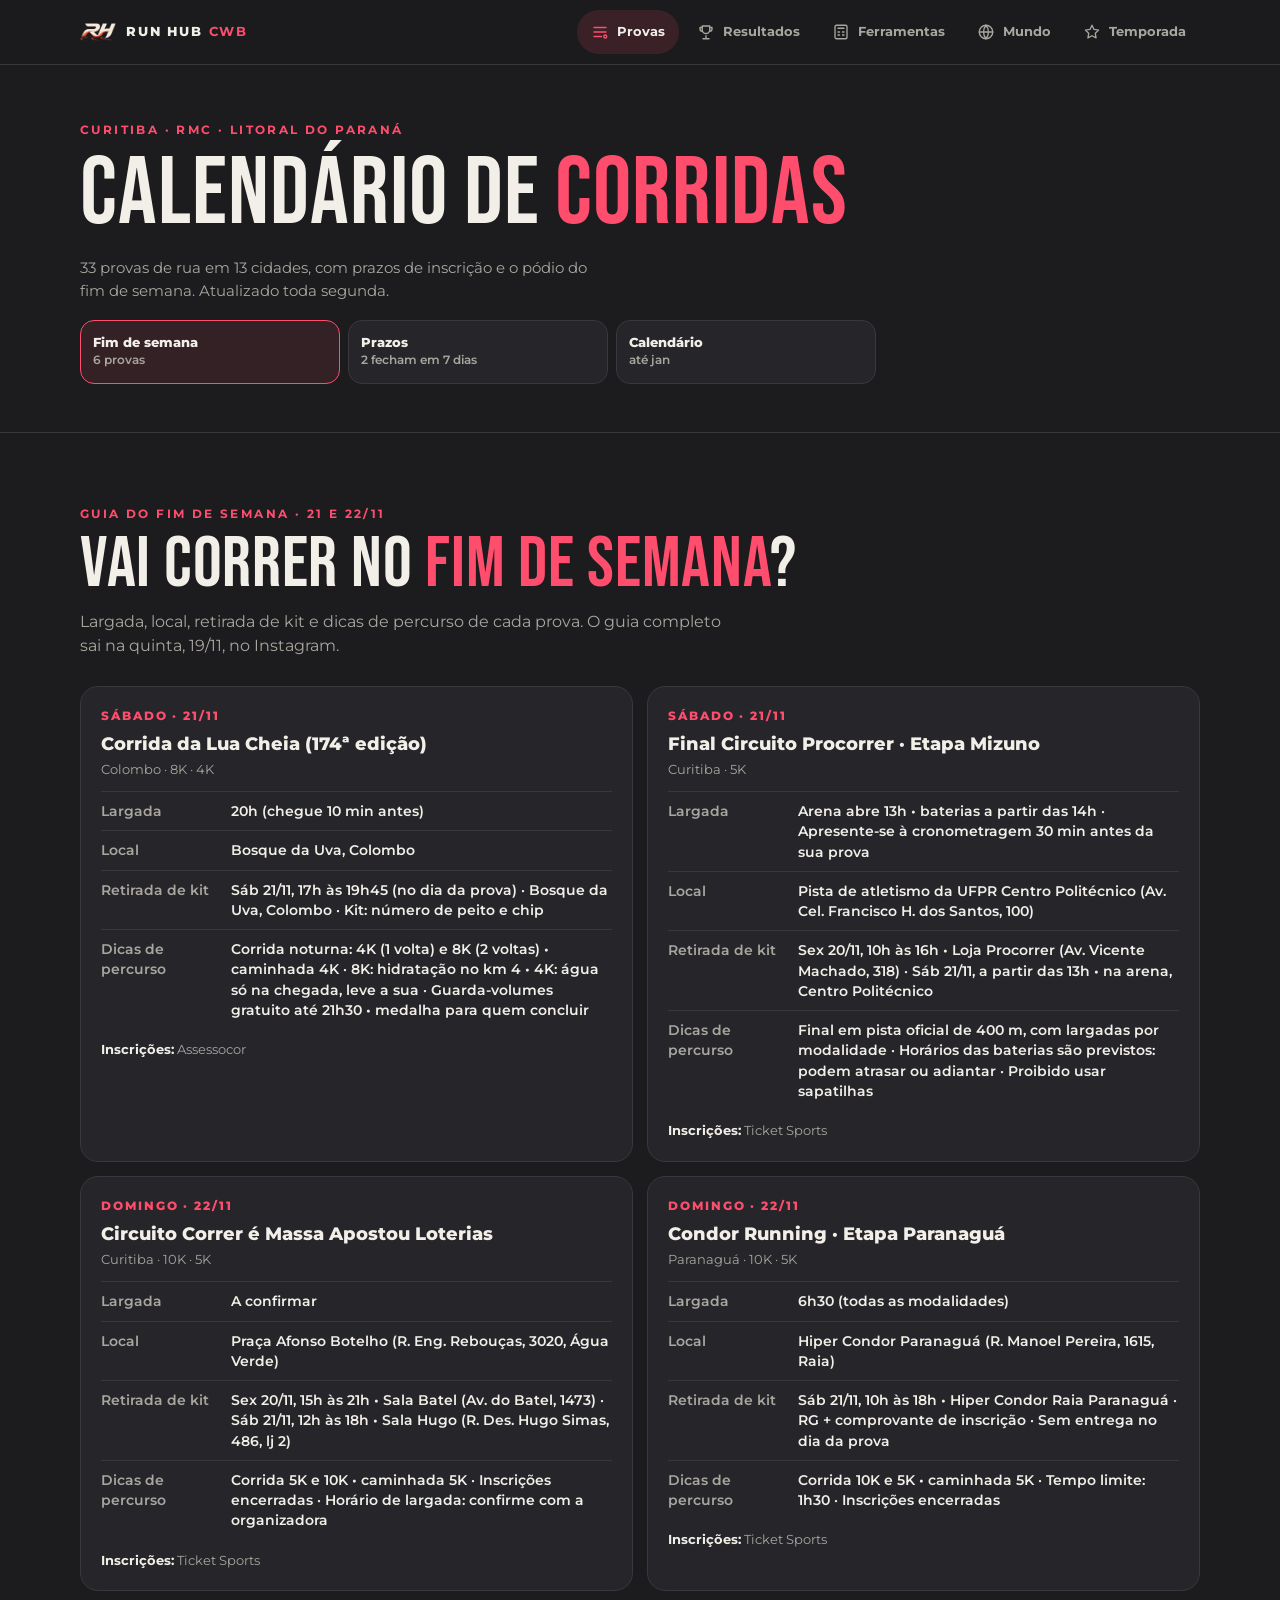
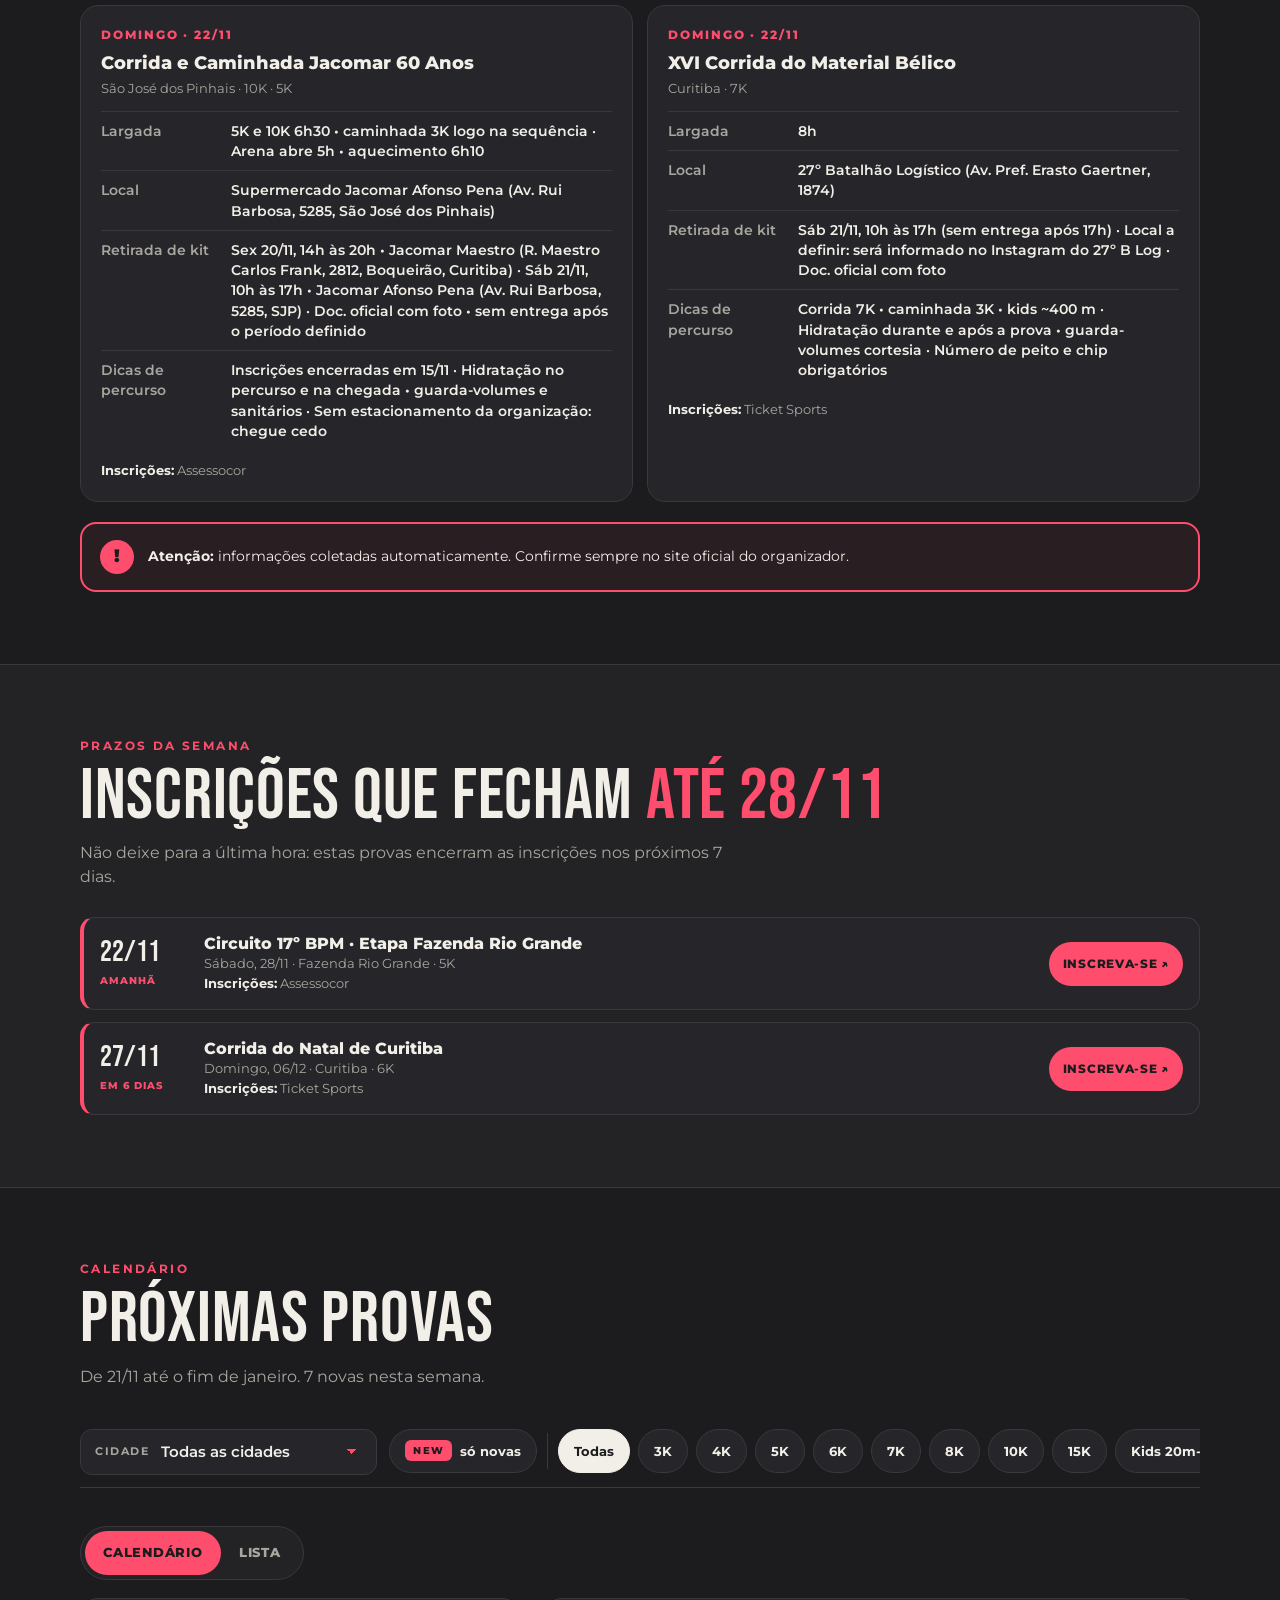
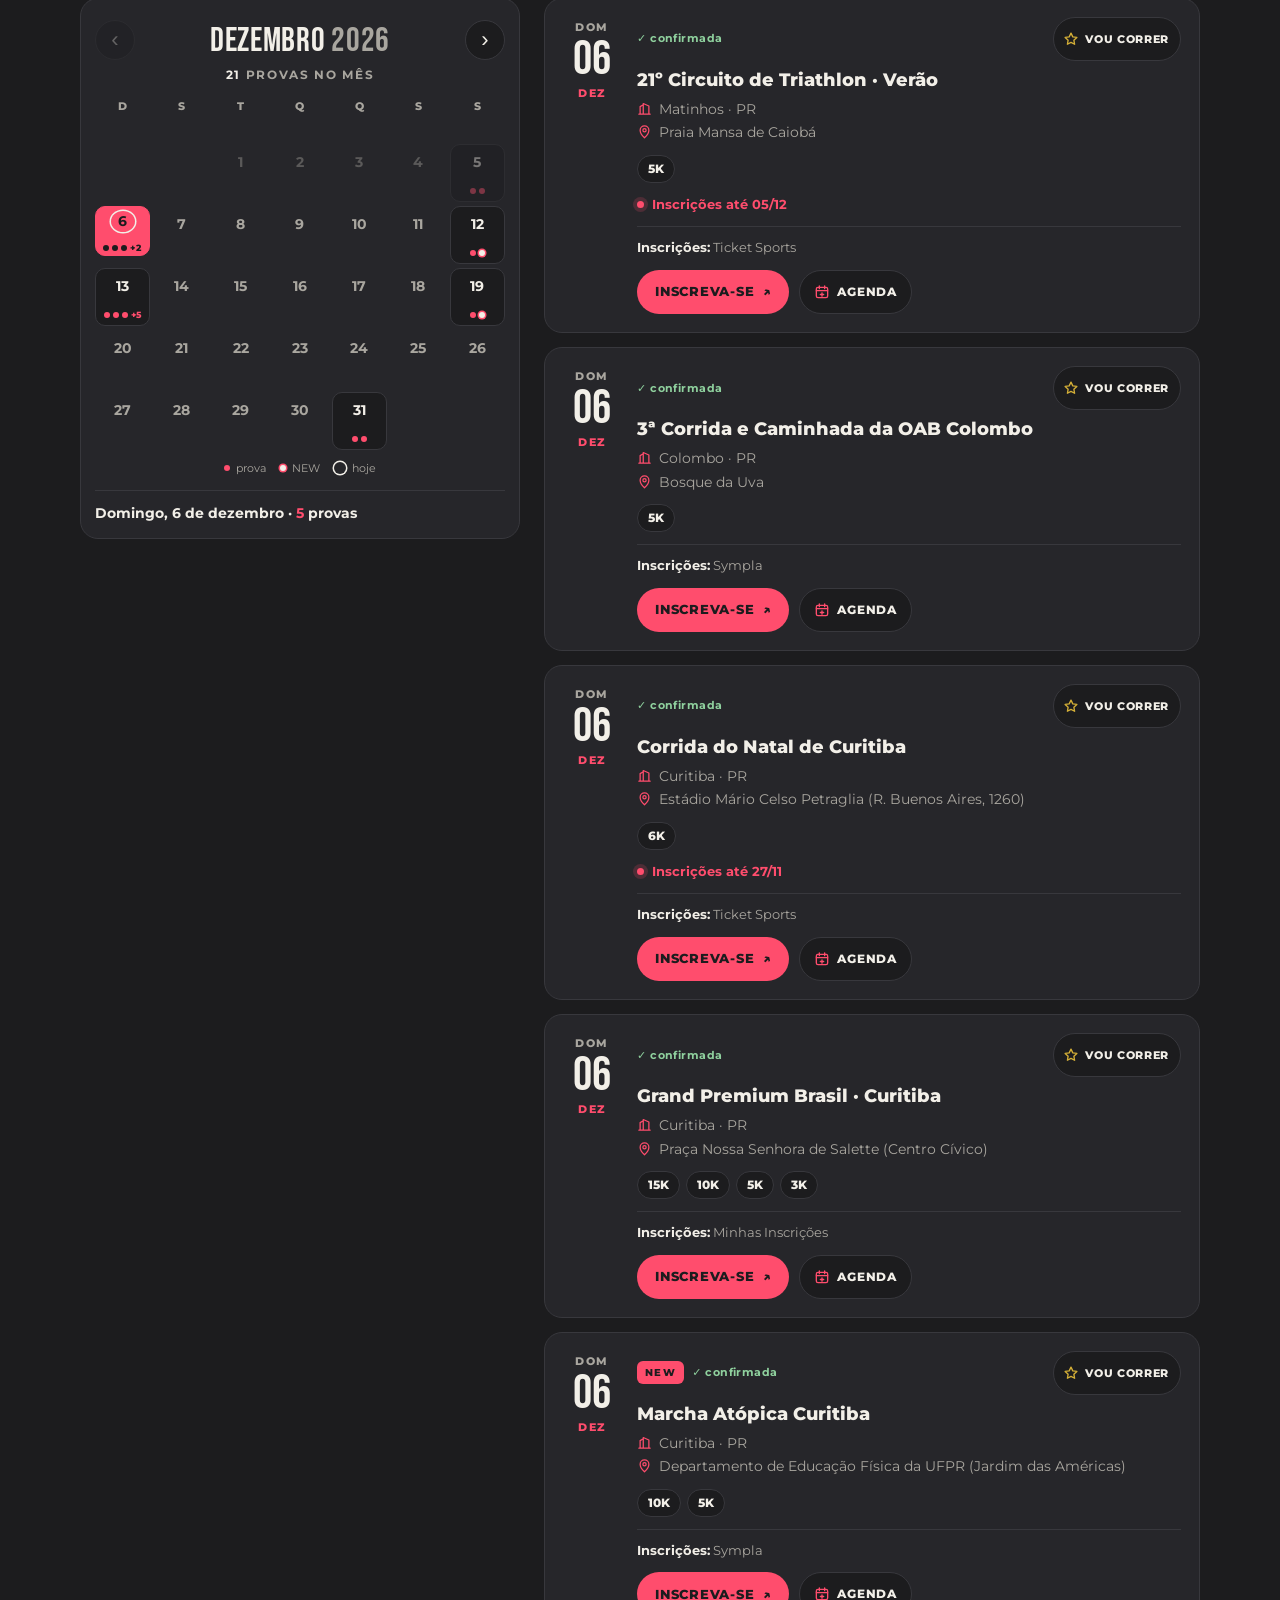
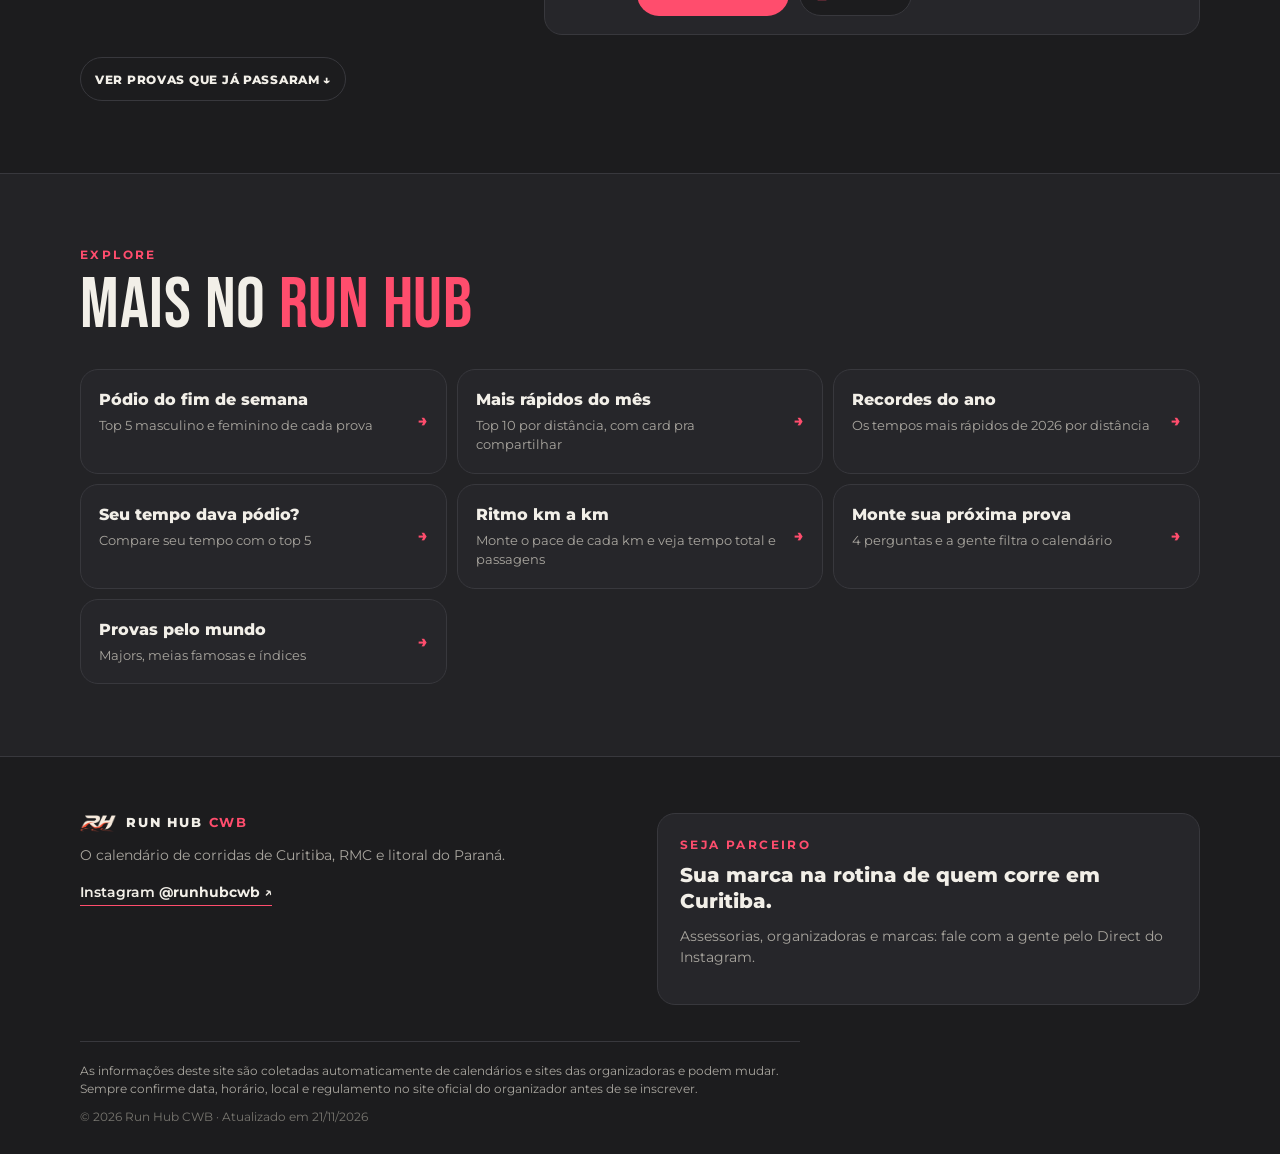
==== commit 29c73cb7: "Rotina 21/11: calendário e prazos atualizados" ====
--- a/index.html
+++ b/index.html
@@ -16,8 +16,8 @@
 <div id="conteudo"><header class="hero" id="top"><div class="wrap hero-in">
   <p class="kicker">Curitiba · RMC · litoral do Paraná</p>
   <h1>Calendário de <em>corridas</em></h1>
-  <p class="lead">35 provas de rua em 13 cidades, com prazos de inscrição e o pódio do fim de semana. Atualizado toda segunda.</p>
-  <nav class="quick" aria-label="Atalhos"><a href="#guia"><b>Fim de semana</b><span>6 provas</span></a><a href="#prazos"><b>Prazos</b><span>3 fecham em 7 dias</span></a><a href="#calendario"><b>Calendário</b><span>até jan</span></a></nav>
+  <p class="lead">33 provas de rua em 13 cidades, com prazos de inscrição e o pódio do fim de semana. Atualizado toda segunda.</p>
+  <nav class="quick" aria-label="Atalhos"><a href="#guia"><b>Fim de semana</b><span>6 provas</span></a><a href="#prazos"><b>Prazos</b><span>2 fecham em 7 dias</span></a><a href="#calendario"><b>Calendário</b><span>até jan</span></a></nav>
 </div></header>
 
 <main><section class="sec" id="guia"><div class="wrap">
@@ -55,55 +55,26 @@
 </article></div>
   <div class="disc"><span class="warn">!</span><p><b>Atenção:</b> informações coletadas automaticamente. Confirme sempre no site oficial do organizador.</p></div>
 </div></section><section class="sec sec-alt" id="prazos"><div class="wrap">
-  <div class="sec-h"><p class="eyebrow">Prazos da semana</p><h2>Inscrições que fecham <em>até 27/11</em></h2><p class="sub">Não deixe para a última hora: estas provas encerram as inscrições nos próximos 7 dias.</p></div>
-  <ul class="pz-list"><li class="pz"><div class="pz-d"><span class="dd">20/11</span><span class="q">hoje</span></div>
-<div class="pz-b"><h4>Braves Mud Race (obstáculos)</h4><p>Sábado, 28/11 · São José dos Pinhais · 8K · 6K</p>
-<p class="via"><b>Inscrições:</b> GoPanda</p></div>
-<a class="btn btn-sm" href="https://www.gopanda.com.br/tickets/desafio-braves-novembro-2026" target="_blank" rel="noopener" data-goatcounter-click="inscricao-2026-11-28-braves-mud-race-obstaculos">Inscreva-se ↗</a></li><li class="pz"><div class="pz-d"><span class="dd">22/11</span><span class="q">em 2 dias</span></div>
+  <div class="sec-h"><p class="eyebrow">Prazos da semana</p><h2>Inscrições que fecham <em>até 28/11</em></h2><p class="sub">Não deixe para a última hora: estas provas encerram as inscrições nos próximos 7 dias.</p></div>
+  <ul class="pz-list"><li class="pz"><div class="pz-d"><span class="dd">22/11</span><span class="q">amanhã</span></div>
 <div class="pz-b"><h4>Circuito 17º BPM · Etapa Fazenda Rio Grande</h4><p>Sábado, 28/11 · Fazenda Rio Grande · 5K</p>
 <p class="via"><b>Inscrições:</b> Assessocor</p></div>
-<a class="btn btn-sm" href="https://app.assessocor.online/evento/circuito-17o-bpm-de-corridas-de-rua/938" target="_blank" rel="noopener" data-goatcounter-click="inscricao-2026-11-28-circuito-17o-bpm-etapa-fazenda-rio-grande">Inscreva-se ↗</a></li><li class="pz"><div class="pz-d"><span class="dd">27/11</span><span class="q">em 7 dias</span></div>
+<a class="btn btn-sm" href="https://app.assessocor.online/evento/circuito-17o-bpm-de-corridas-de-rua/938" target="_blank" rel="noopener" data-goatcounter-click="inscricao-2026-11-28-circuito-17o-bpm-etapa-fazenda-rio-grande">Inscreva-se ↗</a></li><li class="pz"><div class="pz-d"><span class="dd">27/11</span><span class="q">em 6 dias</span></div>
 <div class="pz-b"><h4>Corrida do Natal de Curitiba</h4><p>Domingo, 06/12 · Curitiba · 6K</p>
 <p class="via"><b>Inscrições:</b> Ticket Sports</p></div>
 <a class="btn btn-sm" href="https://www.ticketsports.com.br/e/e-88541" target="_blank" rel="noopener" data-goatcounter-click="inscricao-2026-12-06-corrida-do-natal-de-curitiba">Inscreva-se ↗</a></li></ul>
 </div></section><section class="sec" id="calendario"><div class="wrap">
-  <div class="sec-h"><p class="eyebrow">Calendário</p><h2>Próximas provas</h2><p class="sub">De 20/11 até o fim de janeiro. 7 novas nesta semana.</p></div>
+  <div class="sec-h"><p class="eyebrow">Calendário</p><h2>Próximas provas</h2><p class="sub">De 21/11 até o fim de janeiro. 7 novas nesta semana.</p></div>
   <div class="filters" role="search">
     <label class="sel"><span>Cidade</span><select id="f-city"><option value="">Todas as cidades</option><option value="Araucária">Araucária</option><option value="Campina Grande do Sul">Campina Grande do Sul</option><option value="Campo Largo">Campo Largo</option><option value="Colombo">Colombo</option><option value="Curitiba">Curitiba</option><option value="Fazenda Rio Grande">Fazenda Rio Grande</option><option value="Guaratuba">Guaratuba</option><option value="Lapa">Lapa</option><option value="Matinhos">Matinhos</option><option value="Morretes">Morretes</option><option value="Paranaguá">Paranaguá</option><option value="Piraquara">Piraquara</option><option value="São José dos Pinhais">São José dos Pinhais</option></select></label>
     <div class="fchips" aria-label="Distância"><button class="fchip fnew" id="f-new"><span class="tag tag-new">NEW</span> só novas</button><span class="fsep"></span><button class="fchip on" data-d="">Todas</button><button class="fchip" data-d="3k">3K</button><button class="fchip" data-d="4k">4K</button><button class="fchip" data-d="5k">5K</button><button class="fchip" data-d="6k">6K</button><button class="fchip" data-d="7k">7K</button><button class="fchip" data-d="8k">8K</button><button class="fchip" data-d="10k">10K</button><button class="fchip" data-d="15k">15K</button><button class="fchip" data-d="kids-20m-500mk">Kids 20m-500mK</button></div>
   </div>
   <p class="result" id="f-result" aria-live="polite"></p>
   <div class="vtog" role="tablist" aria-label="Visualização"><button type="button" role="tab" data-v="cal" aria-selected="true">Calendário</button><button type="button" role="tab" data-v="list" aria-selected="false">Lista</button></div>
-  <div class="vbody"><div id="rh-calview" class="calview" data-today="2026-11-20" hidden></div>
+  <div class="vbody"><div id="rh-calview" class="calview" data-today="2026-11-21" hidden></div>
   <div id="rh-list"><section class="month" id="m-2026-11">
-  <header class="month-h"><h3>Novembro <span>2026</span></h3><p class="count"><b class="n">13</b> provas</p></header>
-  <div class="grid"><article class="race" id="r-2026-11-20-corrida-lucas-rosa" data-id="2026-11-20-corrida-lucas-rosa" data-date="2026-11-20" data-city="Araucária" data-dist="5k" data-new="0">
-  <button class="rsum" type="button" aria-expanded="false"><span class="rs-d"><b>20</b>NOV</span><span class="rs-b"><span class="rs-n">Corrida Lucas Rosa</span><span class="rs-m">Sex · Araucária · 5K</span></span><span class="rs-t"><span class="rs-star" aria-label="Na sua temporada">★</span><span class="rs-chev" aria-hidden="true">⌄</span></span></button>
-  <div class="date"><span class="wd">Sex</span><span class="dd">20</span><span class="mm">NOV</span></div>
-  <div class="body">
-    <div class="top"><span class="ok" title="Data confirmada na fonte oficial">✓ confirmada</span><button class="star" type="button" data-id="2026-11-20-corrida-lucas-rosa" aria-pressed="false" aria-label="Vou correr: salvar em Minha temporada"><svg viewBox="0 0 24 24" aria-hidden="true"><path d="M12 3.2l2.7 5.6 6.1.8-4.5 4.2 1.1 6.1L12 17l-5.4 2.9 1.1-6.1-4.5-4.2 6.1-.8z"/></svg><span>Vou correr</span></button></div>
-    <h3>Corrida Lucas Rosa</h3>
-    <ul class="meta"><li><svg class="ic" viewBox="0 0 24 24" aria-hidden="true"><path d="M3 21h18M5 21V9l5-3v15M10 21V4l9 4v13"/></svg>Araucária · PR</li><li><svg class="ic" viewBox="0 0 24 24" aria-hidden="true"><path d="M12 22s7-6.2 7-12a7 7 0 1 0-14 0c0 5.8 7 12 7 12z"/><circle cx="12" cy="10" r="2.6"/></svg>Pista de corrida do CSU (Centro Social Urbano)</li></ul>
-    <div class="chips"><span class="chip">5K</span></div>
-    
-    <div class="wx" data-id="2026-11-20-corrida-lucas-rosa" hidden></div>
-    <div class="foot"><p class="via"><b>Inscrições:</b> Assessocor</p>
-    <div class="acts"><a class="btn" href="https://app.assessocor.online/evento/corrida-lucas-rosa/908" target="_blank" rel="noopener" data-goatcounter-click="inscricao-2026-11-20-corrida-lucas-rosa">Inscreva-se <span aria-hidden="true">↗</span></a><details class="cal"><summary aria-label="Adicionar à agenda"><svg class="ic" viewBox="0 0 24 24" aria-hidden="true"><rect x="3.5" y="5" width="17" height="15.5" rx="2.5"/><path d="M3.5 10h17M8 3v4M16 3v4M12 13.2v5M9.5 15.7h5"/></svg><span>Agenda</span></summary><div class="cal-m"><p class="cal-h">Dia da prova · 20/11</p><a href="https://calendar.google.com/calendar/render?action=TEMPLATE&amp;text=Corrida%20Lucas%20Rosa&amp;dates=20261120/20261121&amp;details=Corrida%20Lucas%20Rosa%0AArauc%C3%A1ria%20%C2%B7%205K%0AHor%C3%A1rio%20de%20largada%20a%20confirmar.%0A%0AInscri%C3%A7%C3%B5es%3A%20Assessocor%0Ahttps%3A//app.assessocor.online/evento/corrida-lucas-rosa/908%0A%0AConfirme%20data%2C%20hor%C3%A1rio%20e%20local%20no%20site%20oficial%20do%20organizador.%0ARun%20Hub%20CWB%20%C2%B7%20runhubcwb.github.io&amp;location=Pista%20de%20corrida%20do%20CSU%20%28Centro%20Social%20Urbano%29%2C%20Arauc%C3%A1ria%20-%20PR&amp;ctz=America%2FSao_Paulo" target="_blank" rel="noopener"><span class="cal-i">G</span>Google Agenda</a><a href="ics/2026-11-20-corrida-lucas-rosa.ics" download><span class="cal-i"></span>Apple / Outlook (.ics)</a></div></details></div></div>
-  </div>
-</article><article class="race" id="r-2026-11-20-firefighters-night-run-3a-edicao" data-id="2026-11-20-firefighters-night-run-3a-edicao" data-date="2026-11-20" data-city="São José dos Pinhais" data-dist="6k" data-new="0">
-  <button class="rsum" type="button" aria-expanded="false"><span class="rs-d"><b>20</b>NOV</span><span class="rs-b"><span class="rs-n">Firefighters Night Run · 3ª Edição</span><span class="rs-m">Sex · São José dos Pinhais · 6K</span></span><span class="rs-t"><span class="rs-star" aria-label="Na sua temporada">★</span><span class="rs-chev" aria-hidden="true">⌄</span></span></button>
-  <div class="date"><span class="wd">Sex</span><span class="dd">20</span><span class="mm">NOV</span></div>
-  <div class="body">
-    <div class="top"><span class="ok" title="Data confirmada na fonte oficial">✓ confirmada</span><button class="star" type="button" data-id="2026-11-20-firefighters-night-run-3a-edicao" aria-pressed="false" aria-label="Vou correr: salvar em Minha temporada"><svg viewBox="0 0 24 24" aria-hidden="true"><path d="M12 3.2l2.7 5.6 6.1.8-4.5 4.2 1.1 6.1L12 17l-5.4 2.9 1.1-6.1-4.5-4.2 6.1-.8z"/></svg><span>Vou correr</span></button></div>
-    <h3>Firefighters Night Run · 3ª Edição</h3>
-    <ul class="meta"><li><svg class="ic" viewBox="0 0 24 24" aria-hidden="true"><path d="M3 21h18M5 21V9l5-3v15M10 21V4l9 4v13"/></svg>São José dos Pinhais · PR</li><li><svg class="ic" viewBox="0 0 24 24" aria-hidden="true"><path d="M12 22s7-6.2 7-12a7 7 0 1 0-14 0c0 5.8 7 12 7 12z"/><circle cx="12" cy="10" r="2.6"/></svg>6º Grupamento de Bombeiros (Av. Rui Barbosa, 4995, Iná)</li></ul>
-    <div class="chips"><span class="chip">6K</span></div>
-    
-    <div class="wx" data-id="2026-11-20-firefighters-night-run-3a-edicao" hidden></div>
-    <div class="foot"><p class="via"><b>Inscrições:</b> Assessocor</p>
-    <div class="acts"><a class="btn" href="https://app.assessocor.online/evento/firefighters-night-run/934" target="_blank" rel="noopener" data-goatcounter-click="inscricao-2026-11-20-firefighters-night-run-3a-edicao">Inscreva-se <span aria-hidden="true">↗</span></a><details class="cal"><summary aria-label="Adicionar à agenda"><svg class="ic" viewBox="0 0 24 24" aria-hidden="true"><rect x="3.5" y="5" width="17" height="15.5" rx="2.5"/><path d="M3.5 10h17M8 3v4M16 3v4M12 13.2v5M9.5 15.7h5"/></svg><span>Agenda</span></summary><div class="cal-m"><p class="cal-h">Dia da prova · 20/11</p><a href="https://calendar.google.com/calendar/render?action=TEMPLATE&amp;text=Firefighters%20Night%20Run%20%C2%B7%203%C2%AA%20Edi%C3%A7%C3%A3o&amp;dates=20261120/20261121&amp;details=Firefighters%20Night%20Run%20%C2%B7%203%C2%AA%20Edi%C3%A7%C3%A3o%0AS%C3%A3o%20Jos%C3%A9%20dos%20Pinhais%20%C2%B7%206K%0AHor%C3%A1rio%20de%20largada%20a%20confirmar.%0A%0AInscri%C3%A7%C3%B5es%3A%20Assessocor%0Ahttps%3A//app.assessocor.online/evento/firefighters-night-run/934%0A%0AConfirme%20data%2C%20hor%C3%A1rio%20e%20local%20no%20site%20oficial%20do%20organizador.%0ARun%20Hub%20CWB%20%C2%B7%20runhubcwb.github.io&amp;location=6%C2%BA%20Grupamento%20de%20Bombeiros%20%28Av.%20Rui%20Barbosa%2C%204995%2C%20In%C3%A1%29%2C%20S%C3%A3o%20Jos%C3%A9%20dos%20Pinhais%20-%20PR&amp;ctz=America%2FSao_Paulo" target="_blank" rel="noopener"><span class="cal-i">G</span>Google Agenda</a><a href="ics/2026-11-20-firefighters-night-run-3a-edicao.ics" download><span class="cal-i"></span>Apple / Outlook (.ics)</a></div></details></div></div>
-  </div>
-</article><article class="race" id="r-2026-11-21-corrida-da-lua-cheia-174a-edicao" data-id="2026-11-21-corrida-da-lua-cheia-174a-edicao" data-date="2026-11-21" data-city="Colombo" data-dist="8k 4k" data-new="0">
+  <header class="month-h"><h3>Novembro <span>2026</span></h3><p class="count"><b class="n">11</b> provas</p></header>
+  <div class="grid"><article class="race" id="r-2026-11-21-corrida-da-lua-cheia-174a-edicao" data-id="2026-11-21-corrida-da-lua-cheia-174a-edicao" data-date="2026-11-21" data-city="Colombo" data-dist="8k 4k" data-new="0">
   <button class="rsum" type="button" aria-expanded="false"><span class="rs-d"><b>21</b>NOV</span><span class="rs-b"><span class="rs-n">Corrida da Lua Cheia (174ª edição)</span><span class="rs-m">Sáb · Colombo · 8K · 4K</span></span><span class="rs-t"><span class="rs-star" aria-label="Na sua temporada">★</span><span class="rs-chev" aria-hidden="true">⌄</span></span></button>
   <div class="date"><span class="wd">Sáb</span><span class="dd">21</span><span class="mm">NOV</span></div>
   <div class="body">
@@ -189,10 +160,10 @@
     <h3>Braves Mud Race (obstáculos)</h3>
     <ul class="meta"><li><svg class="ic" viewBox="0 0 24 24" aria-hidden="true"><path d="M3 21h18M5 21V9l5-3v15M10 21V4l9 4v13"/></svg>São José dos Pinhais · PR</li><li><svg class="ic" viewBox="0 0 24 24" aria-hidden="true"><path d="M12 22s7-6.2 7-12a7 7 0 1 0-14 0c0 5.8 7 12 7 12z"/><circle cx="12" cy="10" r="2.6"/></svg>R. Maria da Luz Costa, 210, Contenda</li></ul>
     <div class="chips"><span class="chip">8K</span><span class="chip">6K</span></div>
-    <p class="prazo"><span class="dot"></span>Inscrições até 20/11</p>
+    
     <div class="wx" data-id="2026-11-28-braves-mud-race-obstaculos" hidden></div>
     <div class="foot"><p class="via"><b>Inscrições:</b> GoPanda</p>
-    <div class="acts"><a class="btn" href="https://www.gopanda.com.br/tickets/desafio-braves-novembro-2026" target="_blank" rel="noopener" data-goatcounter-click="inscricao-2026-11-28-braves-mud-race-obstaculos">Inscreva-se <span aria-hidden="true">↗</span></a><details class="cal"><summary aria-label="Adicionar à agenda"><svg class="ic" viewBox="0 0 24 24" aria-hidden="true"><rect x="3.5" y="5" width="17" height="15.5" rx="2.5"/><path d="M3.5 10h17M8 3v4M16 3v4M12 13.2v5M9.5 15.7h5"/></svg><span>Agenda</span></summary><div class="cal-m"><p class="cal-h">Dia da prova · 28/11</p><a href="https://calendar.google.com/calendar/render?action=TEMPLATE&amp;text=Braves%20Mud%20Race%20%28obst%C3%A1culos%29&amp;dates=20261128/20261129&amp;details=Braves%20Mud%20Race%20%28obst%C3%A1culos%29%0AS%C3%A3o%20Jos%C3%A9%20dos%20Pinhais%20%C2%B7%208K%20%C2%B7%206K%0AHor%C3%A1rio%20de%20largada%20a%20confirmar.%0A%0AInscri%C3%A7%C3%B5es%3A%20GoPanda%0Ahttps%3A//www.gopanda.com.br/tickets/desafio-braves-novembro-2026%0A%0AConfirme%20data%2C%20hor%C3%A1rio%20e%20local%20no%20site%20oficial%20do%20organizador.%0ARun%20Hub%20CWB%20%C2%B7%20runhubcwb.github.io&amp;location=R.%20Maria%20da%20Luz%20Costa%2C%20210%2C%20Contenda%2C%20S%C3%A3o%20Jos%C3%A9%20dos%20Pinhais%20-%20PR&amp;ctz=America%2FSao_Paulo" target="_blank" rel="noopener"><span class="cal-i">G</span>Google Agenda</a><a href="ics/2026-11-28-braves-mud-race-obstaculos.ics" download><span class="cal-i"></span>Apple / Outlook (.ics)</a><p class="cal-h">Lembrar do fim das inscrições · 20/11</p><a href="https://calendar.google.com/calendar/render?action=TEMPLATE&amp;text=%C3%9Altimo%20dia%20de%20inscri%C3%A7%C3%B5es%20%C2%B7%20Braves%20Mud%20Race%20%28obst%C3%A1culos%29&amp;dates=20261120/20261121&amp;details=%C3%9Altimo%20dia%20para%20se%20inscrever%20em%20Braves%20Mud%20Race%20%28obst%C3%A1culos%29%20%2828/11%2C%20S%C3%A3o%20Jos%C3%A9%20dos%20Pinhais%29.%0A%0AInscri%C3%A7%C3%B5es%3A%20GoPanda%0Ahttps%3A//www.gopanda.com.br/tickets/desafio-braves-novembro-2026%0A%0AConfirme%20o%20prazo%20no%20site%20oficial%20do%20organizador.%0ARun%20Hub%20CWB%20%C2%B7%20runhubcwb.github.io&amp;location=&amp;ctz=America%2FSao_Paulo" target="_blank" rel="noopener"><span class="cal-i">G</span>Google Agenda</a><a href="ics/2026-11-28-braves-mud-race-obstaculos-inscricoes.ics" download><span class="cal-i"></span>Apple / Outlook (.ics)</a></div></details></div></div>
+    <div class="acts"><a class="btn" href="https://www.gopanda.com.br/tickets/desafio-braves-novembro-2026" target="_blank" rel="noopener" data-goatcounter-click="inscricao-2026-11-28-braves-mud-race-obstaculos">Inscreva-se <span aria-hidden="true">↗</span></a><details class="cal"><summary aria-label="Adicionar à agenda"><svg class="ic" viewBox="0 0 24 24" aria-hidden="true"><rect x="3.5" y="5" width="17" height="15.5" rx="2.5"/><path d="M3.5 10h17M8 3v4M16 3v4M12 13.2v5M9.5 15.7h5"/></svg><span>Agenda</span></summary><div class="cal-m"><p class="cal-h">Dia da prova · 28/11</p><a href="https://calendar.google.com/calendar/render?action=TEMPLATE&amp;text=Braves%20Mud%20Race%20%28obst%C3%A1culos%29&amp;dates=20261128/20261129&amp;details=Braves%20Mud%20Race%20%28obst%C3%A1culos%29%0AS%C3%A3o%20Jos%C3%A9%20dos%20Pinhais%20%C2%B7%208K%20%C2%B7%206K%0AHor%C3%A1rio%20de%20largada%20a%20confirmar.%0A%0AInscri%C3%A7%C3%B5es%3A%20GoPanda%0Ahttps%3A//www.gopanda.com.br/tickets/desafio-braves-novembro-2026%0A%0AConfirme%20data%2C%20hor%C3%A1rio%20e%20local%20no%20site%20oficial%20do%20organizador.%0ARun%20Hub%20CWB%20%C2%B7%20runhubcwb.github.io&amp;location=R.%20Maria%20da%20Luz%20Costa%2C%20210%2C%20Contenda%2C%20S%C3%A3o%20Jos%C3%A9%20dos%20Pinhais%20-%20PR&amp;ctz=America%2FSao_Paulo" target="_blank" rel="noopener"><span class="cal-i">G</span>Google Agenda</a><a href="ics/2026-11-28-braves-mud-race-obstaculos.ics" download><span class="cal-i"></span>Apple / Outlook (.ics)</a></div></details></div></div>
   </div>
 </article><article class="race" id="r-2026-11-28-circuito-17o-bpm-etapa-fazenda-rio-grande" data-id="2026-11-28-circuito-17o-bpm-etapa-fazenda-rio-grande" data-date="2026-11-28" data-city="Fazenda Rio Grande" data-dist="5k" data-new="0">
   <button class="rsum" type="button" aria-expanded="false"><span class="rs-d"><b>28</b>NOV</span><span class="rs-b"><span class="rs-n">Circuito 17º BPM · Etapa Fazenda Rio Grande</span><span class="rs-m">Sáb · Fazenda Rio Grande · 5K</span></span><span class="rs-t"><span class="rs-star" aria-label="Na sua temporada">★</span><span class="rs-chev" aria-hidden="true">⌄</span></span></button>
@@ -553,7 +524,7 @@
     <a class="hubc" href="ferramentas.html#monte"><b>Monte sua próxima prova</b><span>4 perguntas e a gente filtra o calendário</span></a>
     <a class="hubc" href="mundo.html"><b>Provas pelo mundo</b><span>Majors, meias famosas e índices</span></a>
   </div>
-</div></section><script id="rh-races" type="application/json">[{"id": "2026-11-20-corrida-lucas-rosa", "n": "Corrida Lucas Rosa", "d": "2026-11-20", "c": "Araucária", "reg": "rmc", "lat": -25.59306, "lon": -49.41028, "dist": ["5K"], "st": null, "loc": "Pista de corrida do CSU (Centro Social Urbano), Araucária - PR", "noct": "", "trail": "", "prazo": "", "enc": false, "url": "https://app.assessocor.online/evento/corrida-lucas-rosa/908", "of": true, "lbl": "Assessocor", "novo": false}, {"id": "2026-11-20-firefighters-night-run-3a-edicao", "n": "Firefighters Night Run · 3ª Edição", "d": "2026-11-20", "c": "São José dos Pinhais", "reg": "rmc", "lat": -25.5302, "lon": -49.20836, "dist": ["6K"], "st": null, "loc": "6º Grupamento de Bombeiros (Av. Rui Barbosa, 4995, Iná), São José dos Pinhais - PR", "noct": "“Night” no nome da prova", "trail": "", "prazo": "", "enc": true, "url": "https://app.assessocor.online/evento/firefighters-night-run/934", "of": true, "lbl": "Assessocor", "novo": false}, {"id": "2026-11-21-corrida-da-lua-cheia-174a-edicao", "n": "Corrida da Lua Cheia (174ª edição)", "d": "2026-11-21", "c": "Colombo", "reg": "rmc", "lat": -25.29167, "lon": -49.22417, "dist": ["8K", "4K"], "st": "2000", "loc": "Bosque da Uva, Colombo - PR", "noct": "“Lua” no nome da prova", "trail": "", "prazo": "", "enc": false, "url": "https://app.assessocor.online/evento/circuito-da-lua-cheia-2026-174o-edicao/930", "of": true, "lbl": "Assessocor", "novo": false}, {"id": "2026-11-21-final-circuito-procorrer-etapa-mizuno", "n": "Final Circuito Procorrer · Etapa Mizuno", "d": "2026-11-21", "c": "Curitiba", "reg": "curitiba", "lat": -25.42778, "lon": -49.27306, "dist": ["5K"], "st": null, "loc": "UFPR Centro Politécnico (pista de atletismo), Curitiba - PR", "noct": "", "trail": "", "prazo": "", "enc": true, "url": "https://www.ticketsports.com.br/e/e-88006", "of": true, "lbl": "Ticket Sports", "novo": false}, {"id": "2026-11-22-circuito-correr-e-massa-apostou-loterias", "n": "Circuito Correr é Massa Apostou Loterias", "d": "2026-11-22", "c": "Curitiba", "reg": "curitiba", "lat": -25.42778, "lon": -49.27306, "dist": ["10K", "5K"], "st": null, "loc": "Praça Afonso Botelho (R. Eng. Rebouças, 3020), Curitiba - PR", "noct": "", "trail": "", "prazo": "", "enc": true, "url": "https://www.ticketsports.com.br/e/e-87899", "of": true, "lbl": "Ticket Sports", "novo": false}, {"id": "2026-11-22-condor-running-etapa-paranagua", "n": "Condor Running · Etapa Paranaguá", "d": "2026-11-22", "c": "Paranaguá", "reg": "litoral", "lat": -25.51626, "lon": -48.52537, "dist": ["10K", "5K"], "st": "0630", "loc": "Paranaguá - PR", "noct": "", "trail": "", "prazo": "", "enc": true, "url": "https://www.ticketsports.com.br/e/e-87015", "of": true, "lbl": "Ticket Sports", "novo": false}, {"id": "2026-11-22-corrida-e-caminhada-jacomar-60-anos", "n": "Corrida e Caminhada Jacomar 60 Anos", "d": "2026-11-22", "c": "São José dos Pinhais", "reg": "rmc", "lat": -25.5302, "lon": -49.20836, "dist": ["10K", "5K"], "st": "0630", "loc": "Supermercado Jacomar Afonso Pena (Av. Rui Barbosa, 5285), São José dos Pinhais - PR", "noct": "", "trail": "", "prazo": "", "enc": true, "url": "https://app.assessocor.online/evento/corrida-e-caminhada-jacomar-60-anos/931", "of": true, "lbl": "Assessocor", "novo": false}, {"id": "2026-11-22-xvi-corrida-do-material-belico", "n": "XVI Corrida do Material Bélico", "d": "2026-11-22", "c": "Curitiba", "reg": "curitiba", "lat": -25.42778, "lon": -49.27306, "dist": ["7K"], "st": "0800", "loc": "27º Batalhão Logístico (Av. Pref. Erasto Gaertner, 1874), Curitiba - PR", "noct": "", "trail": "", "prazo": "", "enc": false, "url": "https://www.ticketsports.com.br/e/e-88024", "of": true, "lbl": "Ticket Sports", "novo": false}, {"id": "2026-11-28-braves-mud-race-obstaculos", "n": "Braves Mud Race (obstáculos)", "d": "2026-11-28", "c": "São José dos Pinhais", "reg": "rmc", "lat": -25.5302, "lon": -49.20836, "dist": ["8K", "6K"], "st": null, "loc": "R. Maria da Luz Costa, 210, Contenda, São José dos Pinhais - PR", "noct": "", "trail": "“Mud” no nome da prova", "prazo": "2026-11-20", "enc": false, "url": "https://www.gopanda.com.br/tickets/desafio-braves-novembro-2026", "of": true, "lbl": "GoPanda", "novo": false}, {"id": "2026-11-28-circuito-17o-bpm-etapa-fazenda-rio-grande", "n": "Circuito 17º BPM · Etapa Fazenda Rio Grande", "d": "2026-11-28", "c": "Fazenda Rio Grande", "reg": "rmc", "lat": -25.66278, "lon": -49.30722, "dist": ["5K"], "st": null, "loc": "Praça Brasil (R. Macedônia, Nações), Fazenda Rio Grande - PR", "noct": "", "trail": "", "prazo": "2026-11-22", "enc": false, "url": "https://app.assessocor.online/evento/circuito-17o-bpm-de-corridas-de-rua/938", "of": true, "lbl": "Assessocor", "novo": false}, {"id": "2026-11-29-circuito-das-estacoes-verao", "n": "Circuito das Estações · Verão", "d": "2026-11-29", "c": "Curitiba", "reg": "curitiba", "lat": -25.42778, "lon": -49.27306, "dist": ["10K", "5K"], "st": null, "loc": "Curitiba - PR", "noct": "", "trail": "", "prazo": "", "enc": false, "url": "https://www.circuitodasestacoes.com.br/curitiba/verao/", "of": true, "lbl": "site oficial da prova", "novo": false}, {"id": "2026-11-29-toda-joana-run", "n": "TODA JOANA RUN", "d": "2026-11-29", "c": "Curitiba", "reg": "curitiba", "lat": -25.42778, "lon": -49.27306, "dist": [], "st": null, "loc": "Parque São Lourenço, Curitiba - PR", "noct": "", "trail": "", "prazo": "", "enc": false, "url": "https://www.sympla.com.br/evento/toda-joana-run/3641073", "of": true, "lbl": "Sympla", "novo": true}, {"id": "2026-11-29-track-field-run-series-aeroporto-curitiba", "n": "Track&Field Run Series · Aeroporto Curitiba", "d": "2026-11-29", "c": "São José dos Pinhais", "reg": "rmc", "lat": -25.5302, "lon": -49.20836, "dist": ["10K", "5K"], "st": null, "loc": "Aeroporto de Curitiba (área restrita, Motiva Aeroportos), São José dos Pinhais - PR", "noct": "", "trail": "", "prazo": "", "enc": false, "url": "https://www.tfsports.com.br/run-series/motiva-aeroportos-curitiba-2026/", "of": true, "lbl": "TF Sports", "novo": false}, {"id": "2026-12-05-1a-corrida-guardioes-dos-mananciais", "n": "1ª Corrida Guardiões dos Mananciais", "d": "2026-12-05", "c": "Piraquara", "reg": "rmc", "lat": -25.44227, "lon": -49.06795, "dist": ["5K"], "st": null, "loc": "29º Batalhão de Polícia Militar, Piraquara - PR", "noct": "", "trail": "", "prazo": "", "enc": false, "url": "https://app.assessocor.online/evento/corrida-do-29o-bpm-piraquara/913", "of": true, "lbl": "Assessocor", "novo": false}, {"id": "2026-12-05-corrida-do-noel", "n": "Corrida do Noel", "d": "2026-12-05", "c": "Paranaguá", "reg": "litoral", "lat": -25.51626, "lon": -48.52537, "dist": ["4K"], "st": null, "loc": "Paranaguá - PR", "noct": "", "trail": "", "prazo": "2026-11-29", "enc": false, "url": "https://www.ticketsports.com.br/e/e-86878", "of": true, "lbl": "Ticket Sports", "novo": false}, {"id": "2026-12-06-21o-circuito-de-triathlon-verao", "n": "21º Circuito de Triathlon · Verão", "d": "2026-12-06", "c": "Matinhos", "reg": "litoral", "lat": -25.83219, "lon": -48.53966, "dist": ["5K"], "st": null, "loc": "Praia Mansa de Caiobá, Matinhos - PR", "noct": "", "trail": "", "prazo": "2026-12-05", "enc": false, "url": "https://www.ticketsports.com.br/e/21o-circuito-de-triathlon-2026-8o-circuito-de-travessias-2026-verao-85991", "of": true, "lbl": "Ticket Sports", "novo": false}, {"id": "2026-12-06-3a-corrida-e-caminhada-da-oab-colombo", "n": "3ª Corrida e Caminhada da OAB Colombo", "d": "2026-12-06", "c": "Colombo", "reg": "rmc", "lat": -25.29167, "lon": -49.22417, "dist": ["5K"], "st": null, "loc": "Bosque da Uva, Colombo - PR", "noct": "", "trail": "", "prazo": "", "enc": false, "url": "https://www.sympla.com.br/evento/3-corrida-e-caminha-da-oab-colombo/3543638", "of": true, "lbl": "Sympla", "novo": false}, {"id": "2026-12-06-corrida-do-natal-de-curitiba", "n": "Corrida do Natal de Curitiba", "d": "2026-12-06", "c": "Curitiba", "reg": "curitiba", "lat": -25.42778, "lon": -49.27306, "dist": ["6K"], "st": null, "loc": "Estádio Mário Celso Petraglia (R. Buenos Aires, 1260), Curitiba - PR", "noct": "", "trail": "", "prazo": "2026-11-27", "enc": false, "url": "https://www.ticketsports.com.br/e/e-88541", "of": true, "lbl": "Ticket Sports", "novo": false}, {"id": "2026-12-06-grand-premium-brasil-curitiba", "n": "Grand Premium Brasil · Curitiba", "d": "2026-12-06", "c": "Curitiba", "reg": "curitiba", "lat": -25.42778, "lon": -49.27306, "dist": ["15K", "10K", "5K", "3K"], "st": null, "loc": "Praça Nossa Senhora de Salette (Centro Cívico), Curitiba - PR", "noct": "", "trail": "", "prazo": "", "enc": false, "url": "https://minhasinscricoes.com.br/Evento/CorridaGPBrasil2026-Parana", "of": true, "lbl": "Minhas Inscrições", "novo": false}, {"id": "2026-12-06-marcha-atopica-curitiba", "n": "Marcha Atópica Curitiba", "d": "2026-12-06", "c": "Curitiba", "reg": "curitiba", "lat": -25.42778, "lon": -49.27306, "dist": ["10K", "5K"], "st": null, "loc": "Departamento de Educação Física da UFPR (Jardim das Américas), Curitiba - PR", "noct": "", "trail": "", "prazo": "", "enc": false, "url": "https://www.sympla.com.br/evento/marcha-atopica-curitiba-2026-corrida-em-prol-dos-pacientes-atopicos/3636888", "of": true, "lbl": "Sympla", "novo": true}, {"id": "2026-12-12-2a-corrida-e-caminhada-noturna-sindaruc", "n": "2ª Corrida e Caminhada Noturna SINDARUC", "d": "2026-12-12", "c": "Curitiba", "reg": "curitiba", "lat": -25.42778, "lon": -49.27306, "dist": ["5K"], "st": null, "loc": "CEASA Curitiba (BR-116, km 10, Tatuquara), Curitiba - PR", "noct": "“Noturna” no nome da prova", "trail": "", "prazo": "2026-12-06", "enc": false, "url": "https://app.assessocor.online/evento/corrida-e-caminhada-sindaruc/937", "of": true, "lbl": "Assessocor", "novo": false}, {"id": "2026-12-12-maratona-kids-boulevard-etapa-natal-infantil", "n": "Maratona Kids Boulevard · Etapa Natal (infantil)", "d": "2026-12-12", "c": "Curitiba", "reg": "curitiba", "lat": -25.42778, "lon": -49.27306, "dist": ["Kids 20m-500mK"], "st": null, "loc": "Shopping Boulevard Curitiba, Curitiba - PR", "noct": "", "trail": "", "prazo": "2026-12-09", "enc": false, "url": "https://www.ticketsports.com.br/e/e-88370", "of": true, "lbl": "Ticket Sports", "novo": true}, {"id": "2026-12-13-1a-corrida-mundo-de-yasmin", "n": "1ª Corrida Mundo de Yasmin", "d": "2026-12-13", "c": "Campo Largo", "reg": "rmc", "lat": -25.45955, "lon": -49.53014, "dist": ["5K"], "st": null, "loc": "Parque Newton Puppi, Campo Largo - PR", "noct": "", "trail": "", "prazo": "2026-12-08", "enc": false, "url": "https://www.pdksports.com.br/evento/1a-corrida-mundo-de-yasmin/90", "of": true, "lbl": "PDK Sports", "novo": false}, {"id": "2026-12-13-1a-corrida-rustica-rota-do-manancial", "n": "1ª Corrida Rústica Rota do Manancial", "d": "2026-12-13", "c": "Piraquara", "reg": "rmc", "lat": -25.44227, "lon": -49.06795, "dist": ["10K"], "st": null, "loc": "Campo de Futebol Pedrinho Jess (Estrada do Botiatuva, Laranjeira), Piraquara - PR", "noct": "", "trail": "", "prazo": "2026-12-07", "enc": false, "url": "https://www.ticketsports.com.br/e/e-88436", "of": true, "lbl": "Ticket Sports", "novo": false}, {"id": "2026-12-13-2a-corrida-da-serra-verde-express", "n": "2ª Corrida da Serra Verde Express", "d": "2026-12-13", "c": "Morretes", "reg": "litoral", "lat": -25.47694, "lon": -48.83444, "dist": ["10K", "6K"], "st": null, "loc": "Morretes - PR", "noct": "", "trail": "", "prazo": "2026-12-01", "enc": false, "url": "https://app.assessocor.online/evento/serra-verde-express/905", "of": true, "lbl": "Assessocor", "novo": false}, {"id": "2026-12-13-corre-bacacheri", "n": "Corre Bacacheri", "d": "2026-12-13", "c": "Curitiba", "reg": "curitiba", "lat": -25.42778, "lon": -49.27306, "dist": [], "st": null, "loc": "Curitiba - PR", "noct": "", "trail": "", "prazo": "", "enc": false, "url": "https://www.ticketsports.com.br/e/CORRE+BACACHERI-88947", "of": true, "lbl": "Ticket Sports", "novo": true}, {"id": "2026-12-13-corrida-viva-mais-ranking-aent-etapa-8", "n": "Corrida Viva Mais (Ranking AENT Etapa 8)", "d": "2026-12-13", "c": "Curitiba", "reg": "curitiba", "lat": -25.42778, "lon": -49.27306, "dist": ["10K", "5K"], "st": null, "loc": "UFPR Centro Politécnico (Av. Cel. Francisco H. dos Santos, 210), Curitiba - PR", "noct": "", "trail": "", "prazo": "2026-12-07", "enc": false, "url": "https://www.ticketsports.com.br/e/e-88719", "of": true, "lbl": "Ticket Sports", "novo": false}, {"id": "2026-12-13-corrida-de-rua-e-caminhada-de-araucaria", "n": "Corrida de Rua e Caminhada de Araucária", "d": "2026-12-13", "c": "Araucária", "reg": "rmc", "lat": -25.59306, "lon": -49.41028, "dist": ["5K"], "st": null, "loc": "Praça da Bíblia, Araucária - PR", "noct": "", "trail": "", "prazo": "2026-12-06", "enc": false, "url": "https://app.assessocor.online/evento/corrida-e-caminhada-de-araucaria/932", "of": true, "lbl": "Assessocor", "novo": false}, {"id": "2026-12-13-run-for-your-lives-corrida-oficial-do-iron-maiden", "n": "Run For Your Lives · Corrida Oficial do Iron Maiden", "d": "2026-12-13", "c": "Curitiba", "reg": "curitiba", "lat": -25.42778, "lon": -49.27306, "dist": ["5K"], "st": null, "loc": "Cervejaria Bodebrown, Curitiba - PR", "noct": "", "trail": "", "prazo": "2026-12-06", "enc": false, "url": "https://www.ticketsports.com.br/e/RUN+FOR+YOUR+LIVES+-+A+CORRIDA+OFICIAL+DO+IRON+MAIDEN+(CURITIBA)-88495", "of": true, "lbl": "Ticket Sports", "novo": true}, {"id": "2026-12-13-trail-in-motion-19-chacara-da-bolinha", "n": "Trail in Motion 19 · Chácara da Bolinha", "d": "2026-12-13", "c": "Campina Grande do Sul", "reg": "rmc", "lat": -25.30556, "lon": -49.05528, "dist": ["15K", "10K", "5K"], "st": null, "loc": "Chácara da Bolinha (Estrada Mun. João Vicente dos Santos, 3900, Lagoa Vermelha), Campina Grande do Sul - PR", "noct": "", "trail": "“Trail” no nome da prova", "prazo": "2026-11-30", "enc": false, "url": "https://www.ticketsports.com.br/e/e-88414", "of": true, "lbl": "Ticket Sports", "novo": false}, {"id": "2026-12-19-1a-corrida-noturna-da-rotam", "n": "1ª Corrida Noturna da ROTAM", "d": "2026-12-19", "c": "Lapa", "reg": "rmc", "lat": -25.76972, "lon": -49.71583, "dist": ["7K"], "st": null, "loc": "Museu de Armas Osíris Stenghel Guimarães (Alameda David Carneiro, 380), Lapa - PR", "noct": "“Noturna” no nome da prova", "trail": "", "prazo": "2026-12-13", "enc": false, "url": "https://www.ticketsports.com.br/e/e-88407", "of": true, "lbl": "Ticket Sports", "novo": false}, {"id": "2026-12-19-bar-em-bar-13a-edicao", "n": "Bar em Bar (13ª edição)", "d": "2026-12-19", "c": "Curitiba", "reg": "curitiba", "lat": -25.42778, "lon": -49.27306, "dist": ["3K"], "st": null, "loc": "Largada: O Jardineiro (Av. Manoel Ribas, 227, São Francisco); chegada: Bar do Alemão, Curitiba - PR", "noct": "", "trail": "", "prazo": "", "enc": false, "url": "https://slicker.com.br/evento/xiii-bar-em-bar-2026", "of": false, "lbl": "slicker.com.br", "novo": true}, {"id": "2026-12-31-3a-corrida-da-virada", "n": "3ª Corrida da Virada", "d": "2026-12-31", "c": "Matinhos", "reg": "litoral", "lat": -25.83219, "lon": -48.53966, "dist": ["10K", "5K"], "st": null, "loc": "Orla de Matinhos, Matinhos - PR", "noct": "", "trail": "", "prazo": "2026-12-10", "enc": false, "url": "https://www.ticketsports.com.br/e/e-88597", "of": true, "lbl": "Ticket Sports", "novo": false}, {"id": "2026-12-31-corrida-da-virada-guaratuba", "n": "Corrida da Virada · Guaratuba", "d": "2026-12-31", "c": "Guaratuba", "reg": "litoral", "lat": -25.88278, "lon": -48.57472, "dist": ["5K"], "st": null, "loc": "Praia Central (Av. Atlântica), Guaratuba - PR", "noct": "", "trail": "", "prazo": "2026-12-10", "enc": false, "url": "https://www.ticketsports.com.br/e/e-88661", "of": true, "lbl": "Ticket Sports", "novo": false}, {"id": "2027-01-31-11a-batel-run", "n": "11ª Batel Run", "d": "2027-01-31", "c": "Curitiba", "reg": "curitiba", "lat": -25.42778, "lon": -49.27306, "dist": ["10K", "5K"], "st": null, "loc": "Hard Rock Cafe Curitiba (R. Buenos Aires, 50, Batel), Curitiba - PR", "noct": "", "trail": "", "prazo": "2027-01-25", "enc": false, "url": "https://www.ticketsports.com.br/e/e-88945", "of": true, "lbl": "Ticket Sports", "novo": true}]</script></main></div>
+</div></section><script id="rh-races" type="application/json">[{"id": "2026-11-21-corrida-da-lua-cheia-174a-edicao", "n": "Corrida da Lua Cheia (174ª edição)", "d": "2026-11-21", "c": "Colombo", "reg": "rmc", "lat": -25.29167, "lon": -49.22417, "dist": ["8K", "4K"], "st": "2000", "loc": "Bosque da Uva, Colombo - PR", "noct": "“Lua” no nome da prova", "trail": "", "prazo": "", "enc": false, "url": "https://app.assessocor.online/evento/circuito-da-lua-cheia-2026-174o-edicao/930", "of": true, "lbl": "Assessocor", "novo": false}, {"id": "2026-11-21-final-circuito-procorrer-etapa-mizuno", "n": "Final Circuito Procorrer · Etapa Mizuno", "d": "2026-11-21", "c": "Curitiba", "reg": "curitiba", "lat": -25.42778, "lon": -49.27306, "dist": ["5K"], "st": null, "loc": "UFPR Centro Politécnico (pista de atletismo), Curitiba - PR", "noct": "", "trail": "", "prazo": "", "enc": true, "url": "https://www.ticketsports.com.br/e/e-88006", "of": true, "lbl": "Ticket Sports", "novo": false}, {"id": "2026-11-22-circuito-correr-e-massa-apostou-loterias", "n": "Circuito Correr é Massa Apostou Loterias", "d": "2026-11-22", "c": "Curitiba", "reg": "curitiba", "lat": -25.42778, "lon": -49.27306, "dist": ["10K", "5K"], "st": null, "loc": "Praça Afonso Botelho (R. Eng. Rebouças, 3020), Curitiba - PR", "noct": "", "trail": "", "prazo": "", "enc": true, "url": "https://www.ticketsports.com.br/e/e-87899", "of": true, "lbl": "Ticket Sports", "novo": false}, {"id": "2026-11-22-condor-running-etapa-paranagua", "n": "Condor Running · Etapa Paranaguá", "d": "2026-11-22", "c": "Paranaguá", "reg": "litoral", "lat": -25.51626, "lon": -48.52537, "dist": ["10K", "5K"], "st": "0630", "loc": "Paranaguá - PR", "noct": "", "trail": "", "prazo": "", "enc": true, "url": "https://www.ticketsports.com.br/e/e-87015", "of": true, "lbl": "Ticket Sports", "novo": false}, {"id": "2026-11-22-corrida-e-caminhada-jacomar-60-anos", "n": "Corrida e Caminhada Jacomar 60 Anos", "d": "2026-11-22", "c": "São José dos Pinhais", "reg": "rmc", "lat": -25.5302, "lon": -49.20836, "dist": ["10K", "5K"], "st": "0630", "loc": "Supermercado Jacomar Afonso Pena (Av. Rui Barbosa, 5285), São José dos Pinhais - PR", "noct": "", "trail": "", "prazo": "", "enc": true, "url": "https://app.assessocor.online/evento/corrida-e-caminhada-jacomar-60-anos/931", "of": true, "lbl": "Assessocor", "novo": false}, {"id": "2026-11-22-xvi-corrida-do-material-belico", "n": "XVI Corrida do Material Bélico", "d": "2026-11-22", "c": "Curitiba", "reg": "curitiba", "lat": -25.42778, "lon": -49.27306, "dist": ["7K"], "st": "0800", "loc": "27º Batalhão Logístico (Av. Pref. Erasto Gaertner, 1874), Curitiba - PR", "noct": "", "trail": "", "prazo": "", "enc": false, "url": "https://www.ticketsports.com.br/e/e-88024", "of": true, "lbl": "Ticket Sports", "novo": false}, {"id": "2026-11-28-braves-mud-race-obstaculos", "n": "Braves Mud Race (obstáculos)", "d": "2026-11-28", "c": "São José dos Pinhais", "reg": "rmc", "lat": -25.5302, "lon": -49.20836, "dist": ["8K", "6K"], "st": null, "loc": "R. Maria da Luz Costa, 210, Contenda, São José dos Pinhais - PR", "noct": "", "trail": "“Mud” no nome da prova", "prazo": "", "enc": true, "url": "https://www.gopanda.com.br/tickets/desafio-braves-novembro-2026", "of": true, "lbl": "GoPanda", "novo": false}, {"id": "2026-11-28-circuito-17o-bpm-etapa-fazenda-rio-grande", "n": "Circuito 17º BPM · Etapa Fazenda Rio Grande", "d": "2026-11-28", "c": "Fazenda Rio Grande", "reg": "rmc", "lat": -25.66278, "lon": -49.30722, "dist": ["5K"], "st": null, "loc": "Praça Brasil (R. Macedônia, Nações), Fazenda Rio Grande - PR", "noct": "", "trail": "", "prazo": "2026-11-22", "enc": false, "url": "https://app.assessocor.online/evento/circuito-17o-bpm-de-corridas-de-rua/938", "of": true, "lbl": "Assessocor", "novo": false}, {"id": "2026-11-29-circuito-das-estacoes-verao", "n": "Circuito das Estações · Verão", "d": "2026-11-29", "c": "Curitiba", "reg": "curitiba", "lat": -25.42778, "lon": -49.27306, "dist": ["10K", "5K"], "st": null, "loc": "Curitiba - PR", "noct": "", "trail": "", "prazo": "", "enc": false, "url": "https://www.circuitodasestacoes.com.br/curitiba/verao/", "of": true, "lbl": "site oficial da prova", "novo": false}, {"id": "2026-11-29-toda-joana-run", "n": "TODA JOANA RUN", "d": "2026-11-29", "c": "Curitiba", "reg": "curitiba", "lat": -25.42778, "lon": -49.27306, "dist": [], "st": null, "loc": "Parque São Lourenço, Curitiba - PR", "noct": "", "trail": "", "prazo": "", "enc": false, "url": "https://www.sympla.com.br/evento/toda-joana-run/3641073", "of": true, "lbl": "Sympla", "novo": true}, {"id": "2026-11-29-track-field-run-series-aeroporto-curitiba", "n": "Track&Field Run Series · Aeroporto Curitiba", "d": "2026-11-29", "c": "São José dos Pinhais", "reg": "rmc", "lat": -25.5302, "lon": -49.20836, "dist": ["10K", "5K"], "st": null, "loc": "Aeroporto de Curitiba (área restrita, Motiva Aeroportos), São José dos Pinhais - PR", "noct": "", "trail": "", "prazo": "", "enc": false, "url": "https://www.tfsports.com.br/run-series/motiva-aeroportos-curitiba-2026/", "of": true, "lbl": "TF Sports", "novo": false}, {"id": "2026-12-05-1a-corrida-guardioes-dos-mananciais", "n": "1ª Corrida Guardiões dos Mananciais", "d": "2026-12-05", "c": "Piraquara", "reg": "rmc", "lat": -25.44227, "lon": -49.06795, "dist": ["5K"], "st": null, "loc": "29º Batalhão de Polícia Militar, Piraquara - PR", "noct": "", "trail": "", "prazo": "", "enc": false, "url": "https://app.assessocor.online/evento/corrida-do-29o-bpm-piraquara/913", "of": true, "lbl": "Assessocor", "novo": false}, {"id": "2026-12-05-corrida-do-noel", "n": "Corrida do Noel", "d": "2026-12-05", "c": "Paranaguá", "reg": "litoral", "lat": -25.51626, "lon": -48.52537, "dist": ["4K"], "st": null, "loc": "Paranaguá - PR", "noct": "", "trail": "", "prazo": "2026-11-29", "enc": false, "url": "https://www.ticketsports.com.br/e/e-86878", "of": true, "lbl": "Ticket Sports", "novo": false}, {"id": "2026-12-06-21o-circuito-de-triathlon-verao", "n": "21º Circuito de Triathlon · Verão", "d": "2026-12-06", "c": "Matinhos", "reg": "litoral", "lat": -25.83219, "lon": -48.53966, "dist": ["5K"], "st": null, "loc": "Praia Mansa de Caiobá, Matinhos - PR", "noct": "", "trail": "", "prazo": "2026-12-05", "enc": false, "url": "https://www.ticketsports.com.br/e/21o-circuito-de-triathlon-2026-8o-circuito-de-travessias-2026-verao-85991", "of": true, "lbl": "Ticket Sports", "novo": false}, {"id": "2026-12-06-3a-corrida-e-caminhada-da-oab-colombo", "n": "3ª Corrida e Caminhada da OAB Colombo", "d": "2026-12-06", "c": "Colombo", "reg": "rmc", "lat": -25.29167, "lon": -49.22417, "dist": ["5K"], "st": null, "loc": "Bosque da Uva, Colombo - PR", "noct": "", "trail": "", "prazo": "", "enc": false, "url": "https://www.sympla.com.br/evento/3-corrida-e-caminha-da-oab-colombo/3543638", "of": true, "lbl": "Sympla", "novo": false}, {"id": "2026-12-06-corrida-do-natal-de-curitiba", "n": "Corrida do Natal de Curitiba", "d": "2026-12-06", "c": "Curitiba", "reg": "curitiba", "lat": -25.42778, "lon": -49.27306, "dist": ["6K"], "st": null, "loc": "Estádio Mário Celso Petraglia (R. Buenos Aires, 1260), Curitiba - PR", "noct": "", "trail": "", "prazo": "2026-11-27", "enc": false, "url": "https://www.ticketsports.com.br/e/e-88541", "of": true, "lbl": "Ticket Sports", "novo": false}, {"id": "2026-12-06-grand-premium-brasil-curitiba", "n": "Grand Premium Brasil · Curitiba", "d": "2026-12-06", "c": "Curitiba", "reg": "curitiba", "lat": -25.42778, "lon": -49.27306, "dist": ["15K", "10K", "5K", "3K"], "st": null, "loc": "Praça Nossa Senhora de Salette (Centro Cívico), Curitiba - PR", "noct": "", "trail": "", "prazo": "", "enc": false, "url": "https://minhasinscricoes.com.br/Evento/CorridaGPBrasil2026-Parana", "of": true, "lbl": "Minhas Inscrições", "novo": false}, {"id": "2026-12-06-marcha-atopica-curitiba", "n": "Marcha Atópica Curitiba", "d": "2026-12-06", "c": "Curitiba", "reg": "curitiba", "lat": -25.42778, "lon": -49.27306, "dist": ["10K", "5K"], "st": null, "loc": "Departamento de Educação Física da UFPR (Jardim das Américas), Curitiba - PR", "noct": "", "trail": "", "prazo": "", "enc": false, "url": "https://www.sympla.com.br/evento/marcha-atopica-curitiba-2026-corrida-em-prol-dos-pacientes-atopicos/3636888", "of": true, "lbl": "Sympla", "novo": true}, {"id": "2026-12-12-2a-corrida-e-caminhada-noturna-sindaruc", "n": "2ª Corrida e Caminhada Noturna SINDARUC", "d": "2026-12-12", "c": "Curitiba", "reg": "curitiba", "lat": -25.42778, "lon": -49.27306, "dist": ["5K"], "st": null, "loc": "CEASA Curitiba (BR-116, km 10, Tatuquara), Curitiba - PR", "noct": "“Noturna” no nome da prova", "trail": "", "prazo": "2026-12-06", "enc": false, "url": "https://app.assessocor.online/evento/corrida-e-caminhada-sindaruc/937", "of": true, "lbl": "Assessocor", "novo": false}, {"id": "2026-12-12-maratona-kids-boulevard-etapa-natal-infantil", "n": "Maratona Kids Boulevard · Etapa Natal (infantil)", "d": "2026-12-12", "c": "Curitiba", "reg": "curitiba", "lat": -25.42778, "lon": -49.27306, "dist": ["Kids 20m-500mK"], "st": null, "loc": "Shopping Boulevard Curitiba, Curitiba - PR", "noct": "", "trail": "", "prazo": "2026-12-09", "enc": false, "url": "https://www.ticketsports.com.br/e/e-88370", "of": true, "lbl": "Ticket Sports", "novo": true}, {"id": "2026-12-13-1a-corrida-mundo-de-yasmin", "n": "1ª Corrida Mundo de Yasmin", "d": "2026-12-13", "c": "Campo Largo", "reg": "rmc", "lat": -25.45955, "lon": -49.53014, "dist": ["5K"], "st": null, "loc": "Parque Newton Puppi, Campo Largo - PR", "noct": "", "trail": "", "prazo": "2026-12-08", "enc": false, "url": "https://www.pdksports.com.br/evento/1a-corrida-mundo-de-yasmin/90", "of": true, "lbl": "PDK Sports", "novo": false}, {"id": "2026-12-13-1a-corrida-rustica-rota-do-manancial", "n": "1ª Corrida Rústica Rota do Manancial", "d": "2026-12-13", "c": "Piraquara", "reg": "rmc", "lat": -25.44227, "lon": -49.06795, "dist": ["10K"], "st": null, "loc": "Campo de Futebol Pedrinho Jess (Estrada do Botiatuva, Laranjeira), Piraquara - PR", "noct": "", "trail": "", "prazo": "2026-12-07", "enc": false, "url": "https://www.ticketsports.com.br/e/e-88436", "of": true, "lbl": "Ticket Sports", "novo": false}, {"id": "2026-12-13-2a-corrida-da-serra-verde-express", "n": "2ª Corrida da Serra Verde Express", "d": "2026-12-13", "c": "Morretes", "reg": "litoral", "lat": -25.47694, "lon": -48.83444, "dist": ["10K", "6K"], "st": null, "loc": "Morretes - PR", "noct": "", "trail": "", "prazo": "2026-12-01", "enc": false, "url": "https://app.assessocor.online/evento/serra-verde-express/905", "of": true, "lbl": "Assessocor", "novo": false}, {"id": "2026-12-13-corre-bacacheri", "n": "Corre Bacacheri", "d": "2026-12-13", "c": "Curitiba", "reg": "curitiba", "lat": -25.42778, "lon": -49.27306, "dist": [], "st": null, "loc": "Curitiba - PR", "noct": "", "trail": "", "prazo": "", "enc": false, "url": "https://www.ticketsports.com.br/e/CORRE+BACACHERI-88947", "of": true, "lbl": "Ticket Sports", "novo": true}, {"id": "2026-12-13-corrida-viva-mais-ranking-aent-etapa-8", "n": "Corrida Viva Mais (Ranking AENT Etapa 8)", "d": "2026-12-13", "c": "Curitiba", "reg": "curitiba", "lat": -25.42778, "lon": -49.27306, "dist": ["10K", "5K"], "st": null, "loc": "UFPR Centro Politécnico (Av. Cel. Francisco H. dos Santos, 210), Curitiba - PR", "noct": "", "trail": "", "prazo": "2026-12-07", "enc": false, "url": "https://www.ticketsports.com.br/e/e-88719", "of": true, "lbl": "Ticket Sports", "novo": false}, {"id": "2026-12-13-corrida-de-rua-e-caminhada-de-araucaria", "n": "Corrida de Rua e Caminhada de Araucária", "d": "2026-12-13", "c": "Araucária", "reg": "rmc", "lat": -25.59306, "lon": -49.41028, "dist": ["5K"], "st": null, "loc": "Praça da Bíblia, Araucária - PR", "noct": "", "trail": "", "prazo": "2026-12-06", "enc": false, "url": "https://app.assessocor.online/evento/corrida-e-caminhada-de-araucaria/932", "of": true, "lbl": "Assessocor", "novo": false}, {"id": "2026-12-13-run-for-your-lives-corrida-oficial-do-iron-maiden", "n": "Run For Your Lives · Corrida Oficial do Iron Maiden", "d": "2026-12-13", "c": "Curitiba", "reg": "curitiba", "lat": -25.42778, "lon": -49.27306, "dist": ["5K"], "st": null, "loc": "Cervejaria Bodebrown, Curitiba - PR", "noct": "", "trail": "", "prazo": "2026-12-06", "enc": false, "url": "https://www.ticketsports.com.br/e/RUN+FOR+YOUR+LIVES+-+A+CORRIDA+OFICIAL+DO+IRON+MAIDEN+(CURITIBA)-88495", "of": true, "lbl": "Ticket Sports", "novo": true}, {"id": "2026-12-13-trail-in-motion-19-chacara-da-bolinha", "n": "Trail in Motion 19 · Chácara da Bolinha", "d": "2026-12-13", "c": "Campina Grande do Sul", "reg": "rmc", "lat": -25.30556, "lon": -49.05528, "dist": ["15K", "10K", "5K"], "st": null, "loc": "Chácara da Bolinha (Estrada Mun. João Vicente dos Santos, 3900, Lagoa Vermelha), Campina Grande do Sul - PR", "noct": "", "trail": "“Trail” no nome da prova", "prazo": "2026-11-30", "enc": false, "url": "https://www.ticketsports.com.br/e/e-88414", "of": true, "lbl": "Ticket Sports", "novo": false}, {"id": "2026-12-19-1a-corrida-noturna-da-rotam", "n": "1ª Corrida Noturna da ROTAM", "d": "2026-12-19", "c": "Lapa", "reg": "rmc", "lat": -25.76972, "lon": -49.71583, "dist": ["7K"], "st": null, "loc": "Museu de Armas Osíris Stenghel Guimarães (Alameda David Carneiro, 380), Lapa - PR", "noct": "“Noturna” no nome da prova", "trail": "", "prazo": "2026-12-13", "enc": false, "url": "https://www.ticketsports.com.br/e/e-88407", "of": true, "lbl": "Ticket Sports", "novo": false}, {"id": "2026-12-19-bar-em-bar-13a-edicao", "n": "Bar em Bar (13ª edição)", "d": "2026-12-19", "c": "Curitiba", "reg": "curitiba", "lat": -25.42778, "lon": -49.27306, "dist": ["3K"], "st": null, "loc": "Largada: O Jardineiro (Av. Manoel Ribas, 227, São Francisco); chegada: Bar do Alemão, Curitiba - PR", "noct": "", "trail": "", "prazo": "", "enc": false, "url": "https://slicker.com.br/evento/xiii-bar-em-bar-2026", "of": false, "lbl": "slicker.com.br", "novo": true}, {"id": "2026-12-31-3a-corrida-da-virada", "n": "3ª Corrida da Virada", "d": "2026-12-31", "c": "Matinhos", "reg": "litoral", "lat": -25.83219, "lon": -48.53966, "dist": ["10K", "5K"], "st": null, "loc": "Orla de Matinhos, Matinhos - PR", "noct": "", "trail": "", "prazo": "2026-12-10", "enc": false, "url": "https://www.ticketsports.com.br/e/e-88597", "of": true, "lbl": "Ticket Sports", "novo": false}, {"id": "2026-12-31-corrida-da-virada-guaratuba", "n": "Corrida da Virada · Guaratuba", "d": "2026-12-31", "c": "Guaratuba", "reg": "litoral", "lat": -25.88278, "lon": -48.57472, "dist": ["5K"], "st": null, "loc": "Praia Central (Av. Atlântica), Guaratuba - PR", "noct": "", "trail": "", "prazo": "2026-12-10", "enc": false, "url": "https://www.ticketsports.com.br/e/e-88661", "of": true, "lbl": "Ticket Sports", "novo": false}, {"id": "2027-01-31-11a-batel-run", "n": "11ª Batel Run", "d": "2027-01-31", "c": "Curitiba", "reg": "curitiba", "lat": -25.42778, "lon": -49.27306, "dist": ["10K", "5K"], "st": null, "loc": "Hard Rock Cafe Curitiba (R. Buenos Aires, 50, Batel), Curitiba - PR", "noct": "", "trail": "", "prazo": "2027-01-25", "enc": false, "url": "https://www.ticketsports.com.br/e/e-88945", "of": true, "lbl": "Ticket Sports", "novo": true}]</script></main></div>
 <footer class="footer"><div class="wrap">
   <div class="f-grid">
     <div><a class="brand" href="#top"><img src="img/rh_logo.png" alt=""><span>RUN HUB <b>CWB</b></span></a><p class="muted">O calendário de corridas de Curitiba, RMC e litoral do Paraná.</p>
@@ -561,7 +532,7 @@
     <div class="partner"><p class="eyebrow">Seja parceiro</p><h3>Sua marca na rotina de quem corre em Curitiba.</h3><p class="muted">Assessorias, organizadoras e marcas: fale com a gente pelo Direct do Instagram.</p></div>
   </div>
   <p class="f-disc">As informações deste site são coletadas automaticamente de calendários e sites das organizadoras e podem mudar. Sempre confirme data, horário, local e regulamento no site oficial do organizador antes de se inscrever.</p>
-  <p class="f-copy">© 2026 Run Hub CWB · Atualizado em 20/11/2026</p>
+  <p class="f-copy">© 2026 Run Hub CWB · Atualizado em 21/11/2026</p>
 </div></footer>
 <nav class="tabbar" aria-label="Principal"><a class="tb" href="index.html" aria-current=page><svg viewBox="0 0 24 24" aria-hidden="true"><path d="M4 6h16M4 12h16M4 18h10"/><circle cx="19" cy="18" r="2"/></svg><span>Provas</span></a><a class="tb" href="resultados.html"><svg viewBox="0 0 24 24" aria-hidden="true"><path d="M8 21h8M12 17v4M7 4h10v5a5 5 0 0 1-10 0V4Z"/><path d="M17 6h3v2a3 3 0 0 1-3 3M7 6H4v2a3 3 0 0 0 3 3"/></svg><span>Resultados</span></a><a class="tb" href="ferramentas.html"><svg viewBox="0 0 24 24" aria-hidden="true"><rect x="4" y="3" width="16" height="18" rx="2"/><path d="M8 7h8M8 12h2M14 12h2M8 16h2M14 16h2"/></svg><span>Ferramentas</span></a><a class="tb" href="mundo.html"><svg viewBox="0 0 24 24" aria-hidden="true"><circle cx="12" cy="12" r="9"/><path d="M3 12h18M12 3a14 14 0 0 1 0 18M12 3a14 14 0 0 0 0 18"/></svg><span>Mundo</span></a><a class="tb" href="temporada.html"><svg viewBox="0 0 24 24" aria-hidden="true"><path d="m12 3 2.7 5.6 6.1.9-4.4 4.3 1 6.1L12 17l-5.4 2.9 1-6.1L3.2 9.5l6.1-.9Z"/></svg><span>Temporada</span><b class="badge" data-badge hidden>0</b></a></nav>
 <script src="js/app.js" defer></script><script src="js/season.js" defer></script><script src="js/weather.js" defer></script><script src="js/card.js" defer></script><script src="js/calview.js" defer></script>
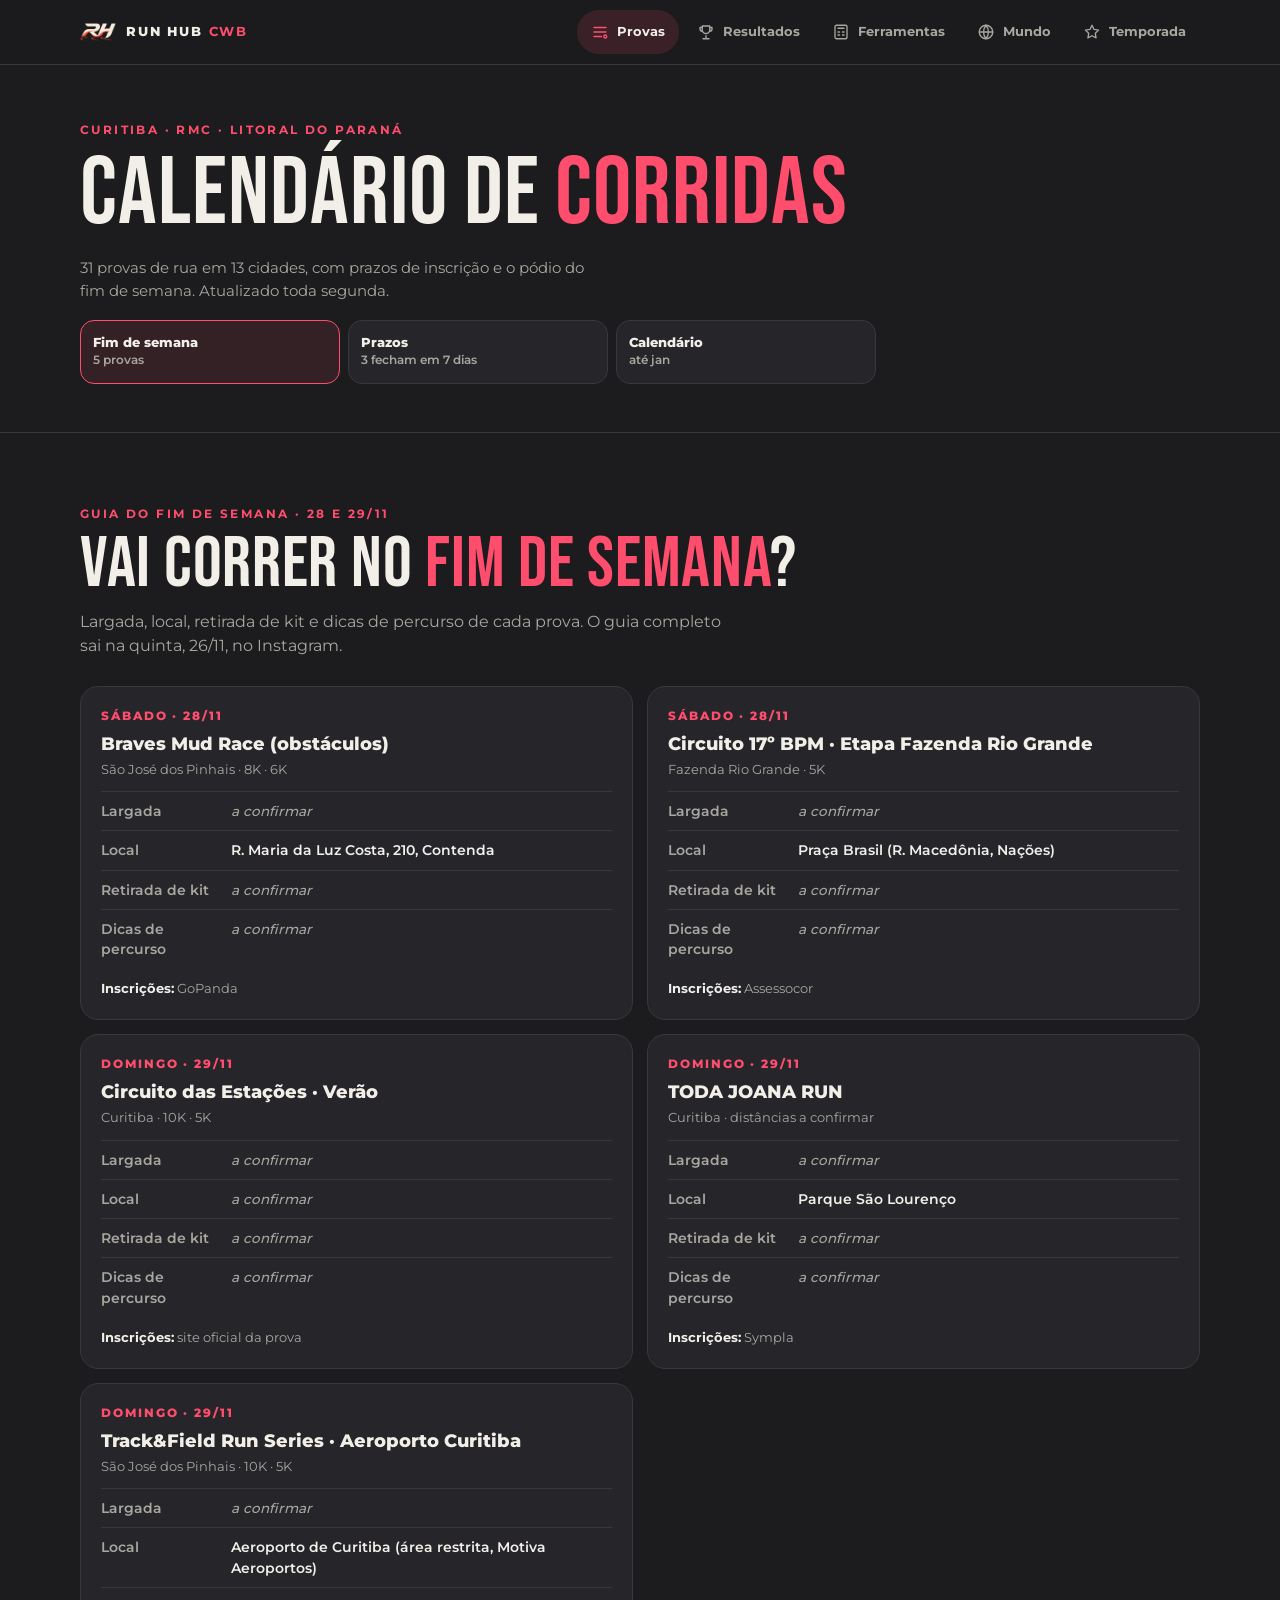
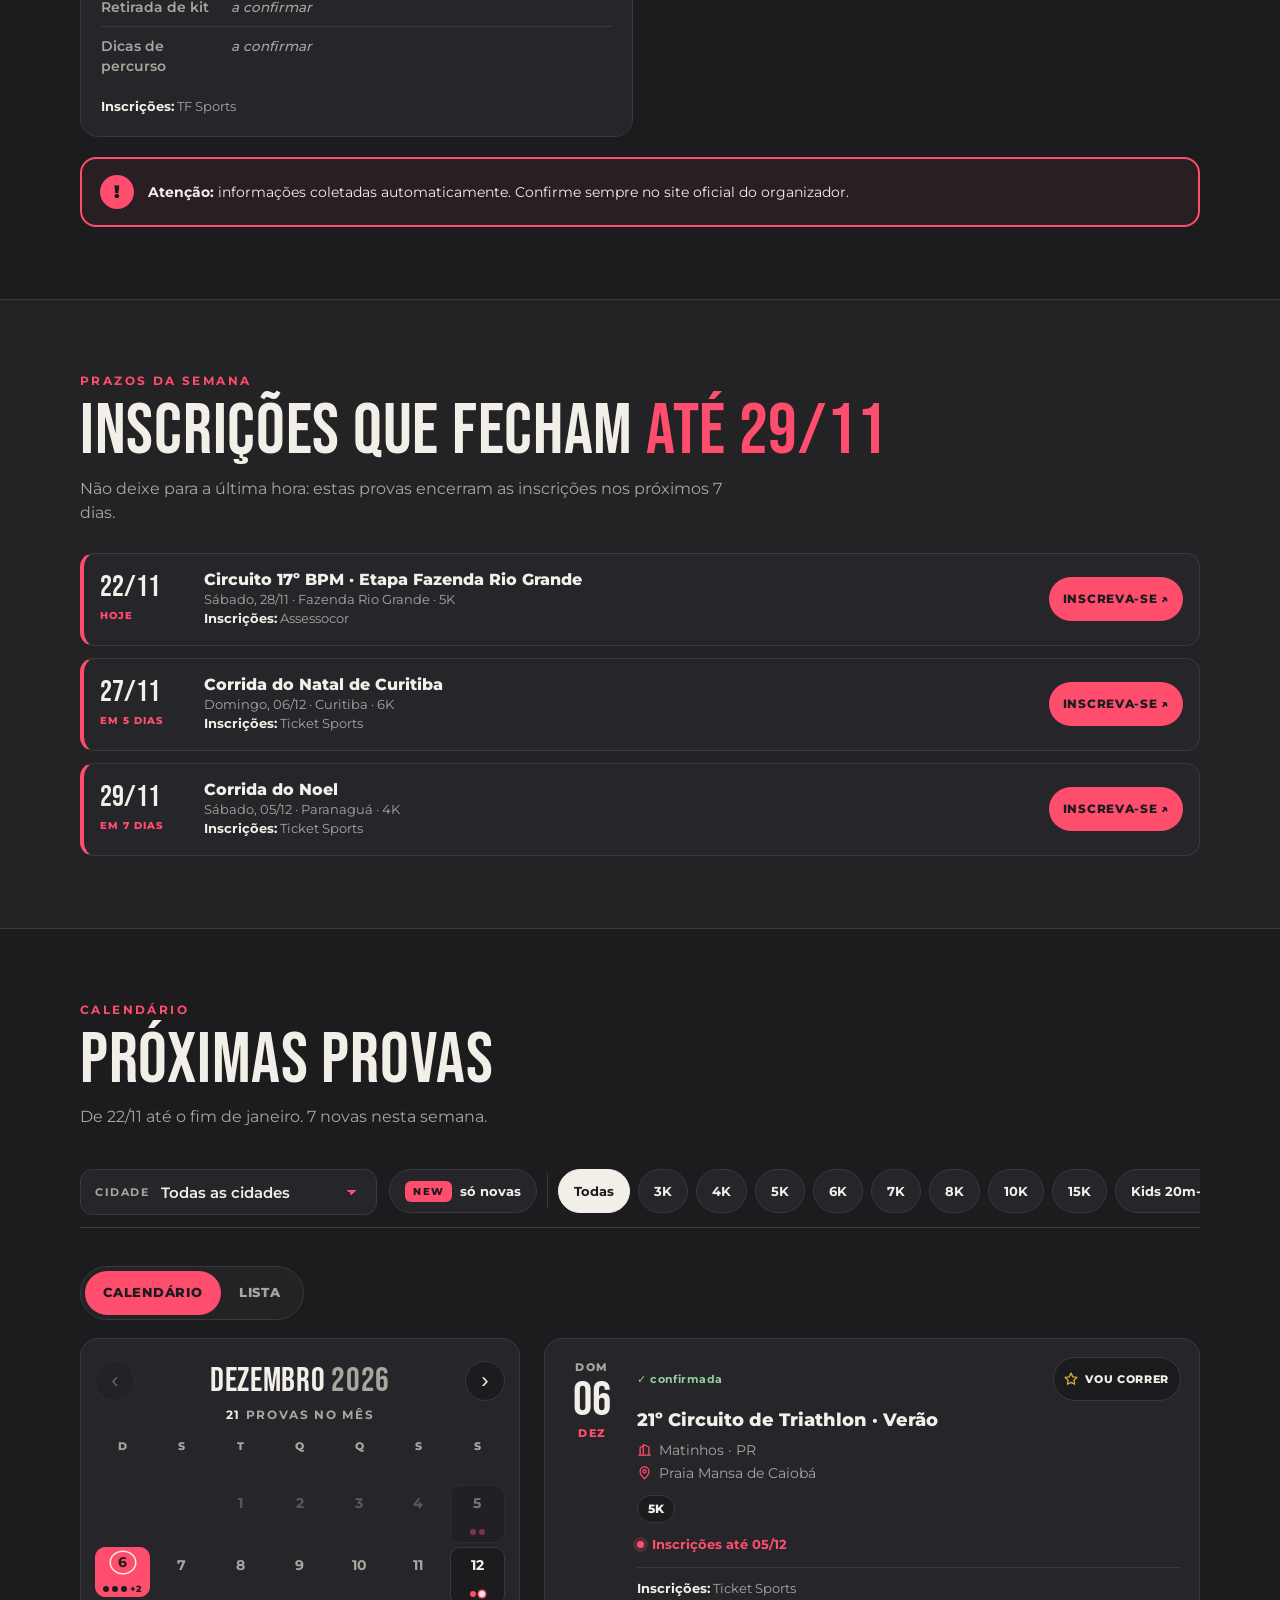
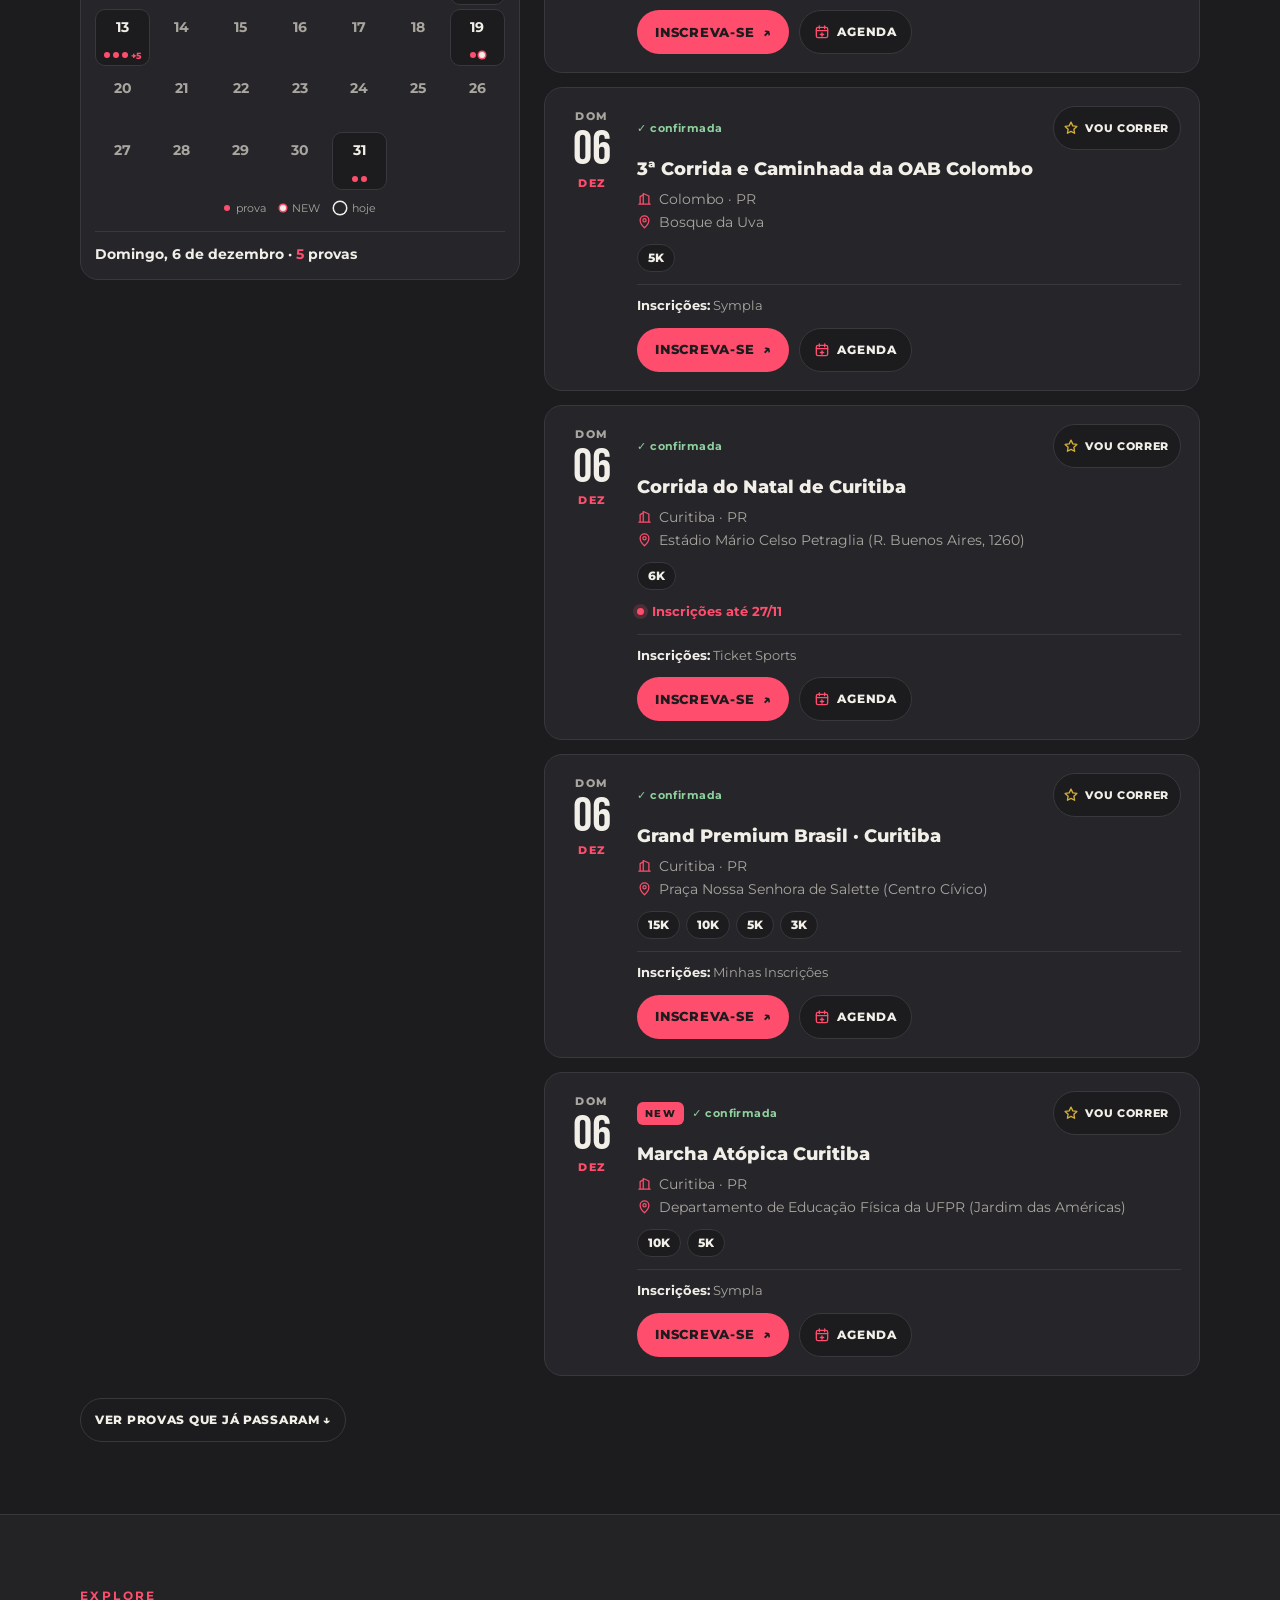
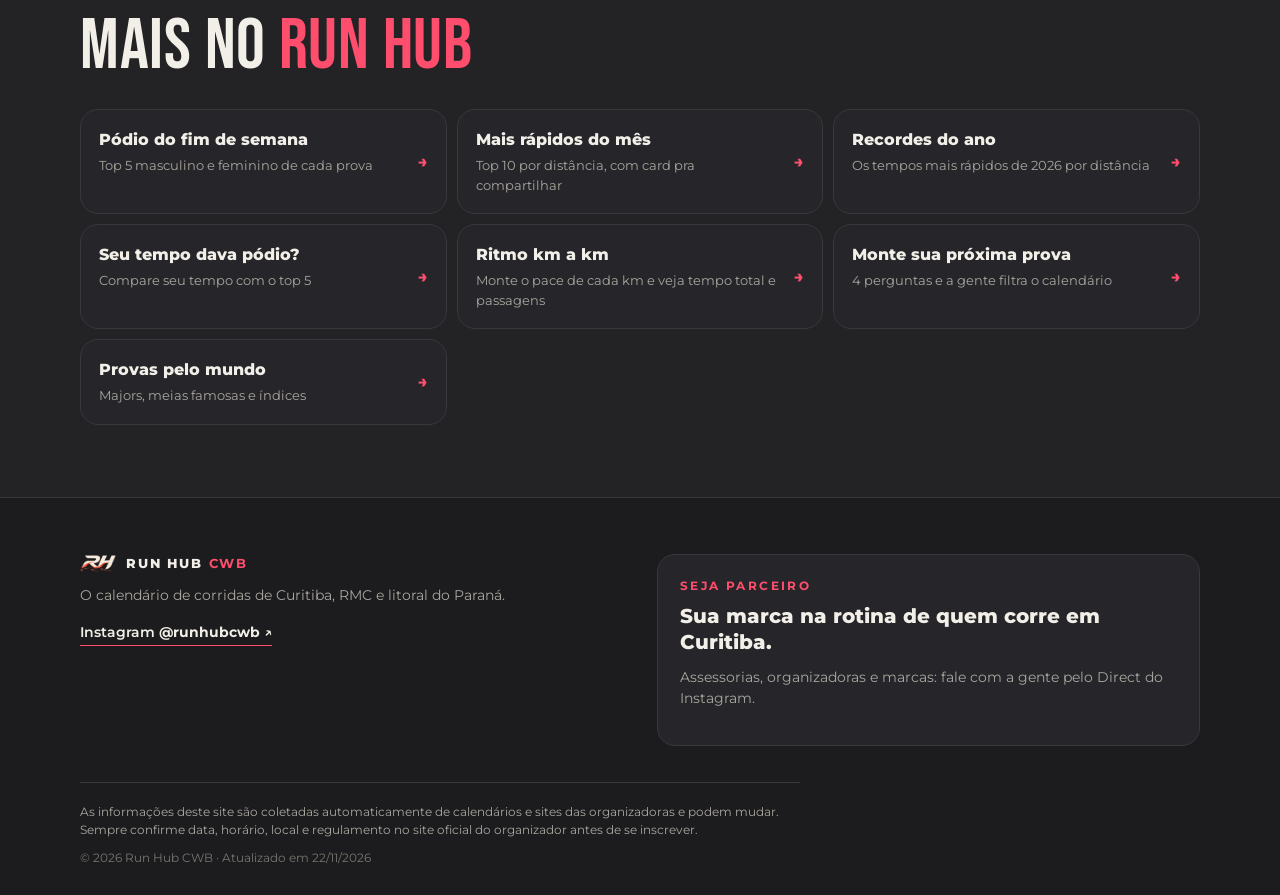
==== commit 35253512: "Rotina 22/11: resultados do fim de semana 20-22/11 (pódio, histórico e mais rápidos do mês)" ====
--- a/index.html
+++ b/index.html
@@ -16,91 +16,63 @@
 <div id="conteudo"><header class="hero" id="top"><div class="wrap hero-in">
   <p class="kicker">Curitiba · RMC · litoral do Paraná</p>
   <h1>Calendário de <em>corridas</em></h1>
-  <p class="lead">33 provas de rua em 13 cidades, com prazos de inscrição e o pódio do fim de semana. Atualizado toda segunda.</p>
-  <nav class="quick" aria-label="Atalhos"><a href="#guia"><b>Fim de semana</b><span>6 provas</span></a><a href="#prazos"><b>Prazos</b><span>2 fecham em 7 dias</span></a><a href="#calendario"><b>Calendário</b><span>até jan</span></a></nav>
+  <p class="lead">31 provas de rua em 13 cidades, com prazos de inscrição e o pódio do fim de semana. Atualizado toda segunda.</p>
+  <nav class="quick" aria-label="Atalhos"><a href="#guia"><b>Fim de semana</b><span>5 provas</span></a><a href="#prazos"><b>Prazos</b><span>3 fecham em 7 dias</span></a><a href="#calendario"><b>Calendário</b><span>até jan</span></a></nav>
 </div></header>
 
 <main><section class="sec" id="guia"><div class="wrap">
-  <div class="sec-h"><p class="eyebrow">Guia do Fim de Semana · 21 e 22/11</p><h2>Vai correr no <em>fim de semana</em>?</h2><p class="sub">Largada, local, retirada de kit e dicas de percurso de cada prova. O guia completo sai na quinta, 19/11, no Instagram.</p></div>
+  <div class="sec-h"><p class="eyebrow">Guia do Fim de Semana · 28 e 29/11</p><h2>Vai correr no <em>fim de semana</em>?</h2><p class="sub">Largada, local, retirada de kit e dicas de percurso de cada prova. O guia completo sai na quinta, 26/11, no Instagram.</p></div>
   <div class="guia"><article class="g">
-<p class="g-when">Sábado · 21/11</p>
-<h4>Corrida da Lua Cheia (174ª edição)</h4><p class="g-city">Colombo · 8K · 4K</p>
-<dl><div class="g-r"><dt>Largada</dt><dd>20h (chegue 10 min antes)</dd></div><div class="g-r"><dt>Local</dt><dd>Bosque da Uva, Colombo</dd></div><div class="g-r"><dt>Retirada de kit</dt><dd>Sáb 21/11, 17h às 19h45 (no dia da prova) · Bosque da Uva, Colombo · Kit: número de peito e chip</dd></div><div class="g-r"><dt>Dicas de percurso</dt><dd>Corrida noturna: 4K (1 volta) e 8K (2 voltas) • caminhada 4K · 8K: hidratação no km 4 • 4K: água só na chegada, leve a sua · Guarda-volumes gratuito até 21h30 • medalha para quem concluir</dd></div></dl>
+<p class="g-when">Sábado · 28/11</p>
+<h4>Braves Mud Race (obstáculos)</h4><p class="g-city">São José dos Pinhais · 8K · 6K</p>
+<dl><div class="g-r"><dt>Largada</dt><dd class=muted>a confirmar</dd></div><div class="g-r"><dt>Local</dt><dd>R. Maria da Luz Costa, 210, Contenda</dd></div><div class="g-r"><dt>Retirada de kit</dt><dd class=muted>a confirmar</dd></div><div class="g-r"><dt>Dicas de percurso</dt><dd class=muted>a confirmar</dd></div></dl>
+<p class="via"><b>Inscrições:</b> GoPanda</p>
+</article><article class="g">
+<p class="g-when">Sábado · 28/11</p>
+<h4>Circuito 17º BPM · Etapa Fazenda Rio Grande</h4><p class="g-city">Fazenda Rio Grande · 5K</p>
+<dl><div class="g-r"><dt>Largada</dt><dd class=muted>a confirmar</dd></div><div class="g-r"><dt>Local</dt><dd>Praça Brasil (R. Macedônia, Nações)</dd></div><div class="g-r"><dt>Retirada de kit</dt><dd class=muted>a confirmar</dd></div><div class="g-r"><dt>Dicas de percurso</dt><dd class=muted>a confirmar</dd></div></dl>
 <p class="via"><b>Inscrições:</b> Assessocor</p>
 </article><article class="g">
-<p class="g-when">Sábado · 21/11</p>
-<h4>Final Circuito Procorrer · Etapa Mizuno</h4><p class="g-city">Curitiba · 5K</p>
-<dl><div class="g-r"><dt>Largada</dt><dd>Arena abre 13h • baterias a partir das 14h · Apresente-se à cronometragem 30 min antes da sua prova</dd></div><div class="g-r"><dt>Local</dt><dd>Pista de atletismo da UFPR Centro Politécnico (Av. Cel. Francisco H. dos Santos, 100)</dd></div><div class="g-r"><dt>Retirada de kit</dt><dd>Sex 20/11, 10h às 16h • Loja Procorrer (Av. Vicente Machado, 318) · Sáb 21/11, a partir das 13h • na arena, Centro Politécnico</dd></div><div class="g-r"><dt>Dicas de percurso</dt><dd>Final em pista oficial de 400 m, com largadas por modalidade · Horários das baterias são previstos: podem atrasar ou adiantar · Proibido usar sapatilhas</dd></div></dl>
-<p class="via"><b>Inscrições:</b> Ticket Sports</p>
+<p class="g-when">Domingo · 29/11</p>
+<h4>Circuito das Estações · Verão</h4><p class="g-city">Curitiba · 10K · 5K</p>
+<dl><div class="g-r"><dt>Largada</dt><dd class=muted>a confirmar</dd></div><div class="g-r"><dt>Local</dt><dd class=muted>a confirmar</dd></div><div class="g-r"><dt>Retirada de kit</dt><dd class=muted>a confirmar</dd></div><div class="g-r"><dt>Dicas de percurso</dt><dd class=muted>a confirmar</dd></div></dl>
+<p class="via"><b>Inscrições:</b> site oficial da prova</p>
 </article><article class="g">
-<p class="g-when">Domingo · 22/11</p>
-<h4>Circuito Correr é Massa Apostou Loterias</h4><p class="g-city">Curitiba · 10K · 5K</p>
-<dl><div class="g-r"><dt>Largada</dt><dd>A confirmar</dd></div><div class="g-r"><dt>Local</dt><dd>Praça Afonso Botelho (R. Eng. Rebouças, 3020, Água Verde)</dd></div><div class="g-r"><dt>Retirada de kit</dt><dd>Sex 20/11, 15h às 21h • Sala Batel (Av. do Batel, 1473) · Sáb 21/11, 12h às 18h • Sala Hugo (R. Des. Hugo Simas, 486, lj 2)</dd></div><div class="g-r"><dt>Dicas de percurso</dt><dd>Corrida 5K e 10K • caminhada 5K · Inscrições encerradas · Horário de largada: confirme com a organizadora</dd></div></dl>
-<p class="via"><b>Inscrições:</b> Ticket Sports</p>
+<p class="g-when">Domingo · 29/11</p>
+<h4>TODA JOANA RUN</h4><p class="g-city">Curitiba · distâncias a confirmar</p>
+<dl><div class="g-r"><dt>Largada</dt><dd class=muted>a confirmar</dd></div><div class="g-r"><dt>Local</dt><dd>Parque São Lourenço</dd></div><div class="g-r"><dt>Retirada de kit</dt><dd class=muted>a confirmar</dd></div><div class="g-r"><dt>Dicas de percurso</dt><dd class=muted>a confirmar</dd></div></dl>
+<p class="via"><b>Inscrições:</b> Sympla</p>
 </article><article class="g">
-<p class="g-when">Domingo · 22/11</p>
-<h4>Condor Running · Etapa Paranaguá</h4><p class="g-city">Paranaguá · 10K · 5K</p>
-<dl><div class="g-r"><dt>Largada</dt><dd>6h30 (todas as modalidades)</dd></div><div class="g-r"><dt>Local</dt><dd>Hiper Condor Paranaguá (R. Manoel Pereira, 1615, Raia)</dd></div><div class="g-r"><dt>Retirada de kit</dt><dd>Sáb 21/11, 10h às 18h • Hiper Condor Raia Paranaguá · RG + comprovante de inscrição · Sem entrega no dia da prova</dd></div><div class="g-r"><dt>Dicas de percurso</dt><dd>Corrida 10K e 5K • caminhada 5K · Tempo limite: 1h30 · Inscrições encerradas</dd></div></dl>
-<p class="via"><b>Inscrições:</b> Ticket Sports</p>
-</article><article class="g">
-<p class="g-when">Domingo · 22/11</p>
-<h4>Corrida e Caminhada Jacomar 60 Anos</h4><p class="g-city">São José dos Pinhais · 10K · 5K</p>
-<dl><div class="g-r"><dt>Largada</dt><dd>5K e 10K 6h30 • caminhada 3K logo na sequência · Arena abre 5h • aquecimento 6h10</dd></div><div class="g-r"><dt>Local</dt><dd>Supermercado Jacomar Afonso Pena (Av. Rui Barbosa, 5285, São José dos Pinhais)</dd></div><div class="g-r"><dt>Retirada de kit</dt><dd>Sex 20/11, 14h às 20h • Jacomar Maestro (R. Maestro Carlos Frank, 2812, Boqueirão, Curitiba) · Sáb 21/11, 10h às 17h • Jacomar Afonso Pena (Av. Rui Barbosa, 5285, SJP) · Doc. oficial com foto • sem entrega após o período definido</dd></div><div class="g-r"><dt>Dicas de percurso</dt><dd>Inscrições encerradas em 15/11 · Hidratação no percurso e na chegada • guarda-volumes e sanitários · Sem estacionamento da organização: chegue cedo</dd></div></dl>
-<p class="via"><b>Inscrições:</b> Assessocor</p>
-</article><article class="g">
-<p class="g-when">Domingo · 22/11</p>
-<h4>XVI Corrida do Material Bélico</h4><p class="g-city">Curitiba · 7K</p>
-<dl><div class="g-r"><dt>Largada</dt><dd>8h</dd></div><div class="g-r"><dt>Local</dt><dd>27º Batalhão Logístico (Av. Pref. Erasto Gaertner, 1874)</dd></div><div class="g-r"><dt>Retirada de kit</dt><dd>Sáb 21/11, 10h às 17h (sem entrega após 17h) · Local a definir: será informado no Instagram do 27º B Log · Doc. oficial com foto</dd></div><div class="g-r"><dt>Dicas de percurso</dt><dd>Corrida 7K • caminhada 3K • kids ~400 m · Hidratação durante e após a prova • guarda-volumes cortesia · Número de peito e chip obrigatórios</dd></div></dl>
-<p class="via"><b>Inscrições:</b> Ticket Sports</p>
+<p class="g-when">Domingo · 29/11</p>
+<h4>Track&amp;Field Run Series · Aeroporto Curitiba</h4><p class="g-city">São José dos Pinhais · 10K · 5K</p>
+<dl><div class="g-r"><dt>Largada</dt><dd class=muted>a confirmar</dd></div><div class="g-r"><dt>Local</dt><dd>Aeroporto de Curitiba (área restrita, Motiva Aeroportos)</dd></div><div class="g-r"><dt>Retirada de kit</dt><dd class=muted>a confirmar</dd></div><div class="g-r"><dt>Dicas de percurso</dt><dd class=muted>a confirmar</dd></div></dl>
+<p class="via"><b>Inscrições:</b> TF Sports</p>
 </article></div>
   <div class="disc"><span class="warn">!</span><p><b>Atenção:</b> informações coletadas automaticamente. Confirme sempre no site oficial do organizador.</p></div>
 </div></section><section class="sec sec-alt" id="prazos"><div class="wrap">
-  <div class="sec-h"><p class="eyebrow">Prazos da semana</p><h2>Inscrições que fecham <em>até 28/11</em></h2><p class="sub">Não deixe para a última hora: estas provas encerram as inscrições nos próximos 7 dias.</p></div>
-  <ul class="pz-list"><li class="pz"><div class="pz-d"><span class="dd">22/11</span><span class="q">amanhã</span></div>
+  <div class="sec-h"><p class="eyebrow">Prazos da semana</p><h2>Inscrições que fecham <em>até 29/11</em></h2><p class="sub">Não deixe para a última hora: estas provas encerram as inscrições nos próximos 7 dias.</p></div>
+  <ul class="pz-list"><li class="pz"><div class="pz-d"><span class="dd">22/11</span><span class="q">hoje</span></div>
 <div class="pz-b"><h4>Circuito 17º BPM · Etapa Fazenda Rio Grande</h4><p>Sábado, 28/11 · Fazenda Rio Grande · 5K</p>
 <p class="via"><b>Inscrições:</b> Assessocor</p></div>
-<a class="btn btn-sm" href="https://app.assessocor.online/evento/circuito-17o-bpm-de-corridas-de-rua/938" target="_blank" rel="noopener" data-goatcounter-click="inscricao-2026-11-28-circuito-17o-bpm-etapa-fazenda-rio-grande">Inscreva-se ↗</a></li><li class="pz"><div class="pz-d"><span class="dd">27/11</span><span class="q">em 6 dias</span></div>
+<a class="btn btn-sm" href="https://app.assessocor.online/evento/circuito-17o-bpm-de-corridas-de-rua/938" target="_blank" rel="noopener" data-goatcounter-click="inscricao-2026-11-28-circuito-17o-bpm-etapa-fazenda-rio-grande">Inscreva-se ↗</a></li><li class="pz"><div class="pz-d"><span class="dd">27/11</span><span class="q">em 5 dias</span></div>
 <div class="pz-b"><h4>Corrida do Natal de Curitiba</h4><p>Domingo, 06/12 · Curitiba · 6K</p>
 <p class="via"><b>Inscrições:</b> Ticket Sports</p></div>
-<a class="btn btn-sm" href="https://www.ticketsports.com.br/e/e-88541" target="_blank" rel="noopener" data-goatcounter-click="inscricao-2026-12-06-corrida-do-natal-de-curitiba">Inscreva-se ↗</a></li></ul>
+<a class="btn btn-sm" href="https://www.ticketsports.com.br/e/e-88541" target="_blank" rel="noopener" data-goatcounter-click="inscricao-2026-12-06-corrida-do-natal-de-curitiba">Inscreva-se ↗</a></li><li class="pz"><div class="pz-d"><span class="dd">29/11</span><span class="q">em 7 dias</span></div>
+<div class="pz-b"><h4>Corrida do Noel</h4><p>Sábado, 05/12 · Paranaguá · 4K</p>
+<p class="via"><b>Inscrições:</b> Ticket Sports</p></div>
+<a class="btn btn-sm" href="https://www.ticketsports.com.br/e/e-86878" target="_blank" rel="noopener" data-goatcounter-click="inscricao-2026-12-05-corrida-do-noel">Inscreva-se ↗</a></li></ul>
 </div></section><section class="sec" id="calendario"><div class="wrap">
-  <div class="sec-h"><p class="eyebrow">Calendário</p><h2>Próximas provas</h2><p class="sub">De 21/11 até o fim de janeiro. 7 novas nesta semana.</p></div>
+  <div class="sec-h"><p class="eyebrow">Calendário</p><h2>Próximas provas</h2><p class="sub">De 22/11 até o fim de janeiro. 7 novas nesta semana.</p></div>
   <div class="filters" role="search">
     <label class="sel"><span>Cidade</span><select id="f-city"><option value="">Todas as cidades</option><option value="Araucária">Araucária</option><option value="Campina Grande do Sul">Campina Grande do Sul</option><option value="Campo Largo">Campo Largo</option><option value="Colombo">Colombo</option><option value="Curitiba">Curitiba</option><option value="Fazenda Rio Grande">Fazenda Rio Grande</option><option value="Guaratuba">Guaratuba</option><option value="Lapa">Lapa</option><option value="Matinhos">Matinhos</option><option value="Morretes">Morretes</option><option value="Paranaguá">Paranaguá</option><option value="Piraquara">Piraquara</option><option value="São José dos Pinhais">São José dos Pinhais</option></select></label>
     <div class="fchips" aria-label="Distância"><button class="fchip fnew" id="f-new"><span class="tag tag-new">NEW</span> só novas</button><span class="fsep"></span><button class="fchip on" data-d="">Todas</button><button class="fchip" data-d="3k">3K</button><button class="fchip" data-d="4k">4K</button><button class="fchip" data-d="5k">5K</button><button class="fchip" data-d="6k">6K</button><button class="fchip" data-d="7k">7K</button><button class="fchip" data-d="8k">8K</button><button class="fchip" data-d="10k">10K</button><button class="fchip" data-d="15k">15K</button><button class="fchip" data-d="kids-20m-500mk">Kids 20m-500mK</button></div>
   </div>
   <p class="result" id="f-result" aria-live="polite"></p>
   <div class="vtog" role="tablist" aria-label="Visualização"><button type="button" role="tab" data-v="cal" aria-selected="true">Calendário</button><button type="button" role="tab" data-v="list" aria-selected="false">Lista</button></div>
-  <div class="vbody"><div id="rh-calview" class="calview" data-today="2026-11-21" hidden></div>
+  <div class="vbody"><div id="rh-calview" class="calview" data-today="2026-11-22" hidden></div>
   <div id="rh-list"><section class="month" id="m-2026-11">
-  <header class="month-h"><h3>Novembro <span>2026</span></h3><p class="count"><b class="n">11</b> provas</p></header>
-  <div class="grid"><article class="race" id="r-2026-11-21-corrida-da-lua-cheia-174a-edicao" data-id="2026-11-21-corrida-da-lua-cheia-174a-edicao" data-date="2026-11-21" data-city="Colombo" data-dist="8k 4k" data-new="0">
-  <button class="rsum" type="button" aria-expanded="false"><span class="rs-d"><b>21</b>NOV</span><span class="rs-b"><span class="rs-n">Corrida da Lua Cheia (174ª edição)</span><span class="rs-m">Sáb · Colombo · 8K · 4K</span></span><span class="rs-t"><span class="rs-star" aria-label="Na sua temporada">★</span><span class="rs-chev" aria-hidden="true">⌄</span></span></button>
-  <div class="date"><span class="wd">Sáb</span><span class="dd">21</span><span class="mm">NOV</span></div>
-  <div class="body">
-    <div class="top"><span class="ok" title="Data confirmada na fonte oficial">✓ confirmada</span><button class="star" type="button" data-id="2026-11-21-corrida-da-lua-cheia-174a-edicao" aria-pressed="false" aria-label="Vou correr: salvar em Minha temporada"><svg viewBox="0 0 24 24" aria-hidden="true"><path d="M12 3.2l2.7 5.6 6.1.8-4.5 4.2 1.1 6.1L12 17l-5.4 2.9 1.1-6.1-4.5-4.2 6.1-.8z"/></svg><span>Vou correr</span></button></div>
-    <h3>Corrida da Lua Cheia (174ª edição)</h3>
-    <ul class="meta"><li><svg class="ic" viewBox="0 0 24 24" aria-hidden="true"><path d="M3 21h18M5 21V9l5-3v15M10 21V4l9 4v13"/></svg>Colombo · PR</li><li><svg class="ic" viewBox="0 0 24 24" aria-hidden="true"><path d="M12 22s7-6.2 7-12a7 7 0 1 0-14 0c0 5.8 7 12 7 12z"/><circle cx="12" cy="10" r="2.6"/></svg>Bosque da Uva</li></ul>
-    <div class="chips"><span class="chip">8K</span><span class="chip">4K</span></div>
-    
-    <div class="wx" data-id="2026-11-21-corrida-da-lua-cheia-174a-edicao" hidden></div>
-    <div class="foot"><p class="via"><b>Inscrições:</b> Assessocor</p>
-    <div class="acts"><a class="btn" href="https://app.assessocor.online/evento/circuito-da-lua-cheia-2026-174o-edicao/930" target="_blank" rel="noopener" data-goatcounter-click="inscricao-2026-11-21-corrida-da-lua-cheia-174a-edicao">Inscreva-se <span aria-hidden="true">↗</span></a><details class="cal"><summary aria-label="Adicionar à agenda"><svg class="ic" viewBox="0 0 24 24" aria-hidden="true"><rect x="3.5" y="5" width="17" height="15.5" rx="2.5"/><path d="M3.5 10h17M8 3v4M16 3v4M12 13.2v5M9.5 15.7h5"/></svg><span>Agenda</span></summary><div class="cal-m"><p class="cal-h">Dia da prova · 21/11 · 20h00</p><a href="https://calendar.google.com/calendar/render?action=TEMPLATE&amp;text=Corrida%20da%20Lua%20Cheia%20%28174%C2%AA%20edi%C3%A7%C3%A3o%29&amp;dates=20261121T200000/20261121T220000&amp;details=Corrida%20da%20Lua%20Cheia%20%28174%C2%AA%20edi%C3%A7%C3%A3o%29%0AColombo%20%C2%B7%208K%20%C2%B7%204K%0A%0AInscri%C3%A7%C3%B5es%3A%20Assessocor%0Ahttps%3A//app.assessocor.online/evento/circuito-da-lua-cheia-2026-174o-edicao/930%0A%0AConfirme%20data%2C%20hor%C3%A1rio%20e%20local%20no%20site%20oficial%20do%20organizador.%0ARun%20Hub%20CWB%20%C2%B7%20runhubcwb.github.io&amp;location=Bosque%20da%20Uva%2C%20Colombo%20-%20PR&amp;ctz=America%2FSao_Paulo" target="_blank" rel="noopener"><span class="cal-i">G</span>Google Agenda</a><a href="ics/2026-11-21-corrida-da-lua-cheia-174a-edicao.ics" download><span class="cal-i"></span>Apple / Outlook (.ics)</a></div></details></div></div>
-  </div>
-</article><article class="race" id="r-2026-11-21-final-circuito-procorrer-etapa-mizuno" data-id="2026-11-21-final-circuito-procorrer-etapa-mizuno" data-date="2026-11-21" data-city="Curitiba" data-dist="5k" data-new="0">
-  <button class="rsum" type="button" aria-expanded="false"><span class="rs-d"><b>21</b>NOV</span><span class="rs-b"><span class="rs-n">Final Circuito Procorrer · Etapa Mizuno</span><span class="rs-m">Sáb · Curitiba · 5K</span></span><span class="rs-t"><span class="rs-star" aria-label="Na sua temporada">★</span><span class="rs-chev" aria-hidden="true">⌄</span></span></button>
-  <div class="date"><span class="wd">Sáb</span><span class="dd">21</span><span class="mm">NOV</span></div>
-  <div class="body">
-    <div class="top"><span class="ok" title="Data confirmada na fonte oficial">✓ confirmada</span><button class="star" type="button" data-id="2026-11-21-final-circuito-procorrer-etapa-mizuno" aria-pressed="false" aria-label="Vou correr: salvar em Minha temporada"><svg viewBox="0 0 24 24" aria-hidden="true"><path d="M12 3.2l2.7 5.6 6.1.8-4.5 4.2 1.1 6.1L12 17l-5.4 2.9 1.1-6.1-4.5-4.2 6.1-.8z"/></svg><span>Vou correr</span></button></div>
-    <h3>Final Circuito Procorrer · Etapa Mizuno</h3>
-    <ul class="meta"><li><svg class="ic" viewBox="0 0 24 24" aria-hidden="true"><path d="M3 21h18M5 21V9l5-3v15M10 21V4l9 4v13"/></svg>Curitiba · PR</li><li><svg class="ic" viewBox="0 0 24 24" aria-hidden="true"><path d="M12 22s7-6.2 7-12a7 7 0 1 0-14 0c0 5.8 7 12 7 12z"/><circle cx="12" cy="10" r="2.6"/></svg>UFPR Centro Politécnico (pista de atletismo)</li></ul>
-    <div class="chips"><span class="chip">5K</span></div>
-    
-    <div class="wx" data-id="2026-11-21-final-circuito-procorrer-etapa-mizuno" hidden></div>
-    <div class="foot"><p class="via"><b>Inscrições:</b> Ticket Sports</p>
-    <div class="acts"><a class="btn" href="https://www.ticketsports.com.br/e/e-88006" target="_blank" rel="noopener" data-goatcounter-click="inscricao-2026-11-21-final-circuito-procorrer-etapa-mizuno">Inscreva-se <span aria-hidden="true">↗</span></a><details class="cal"><summary aria-label="Adicionar à agenda"><svg class="ic" viewBox="0 0 24 24" aria-hidden="true"><rect x="3.5" y="5" width="17" height="15.5" rx="2.5"/><path d="M3.5 10h17M8 3v4M16 3v4M12 13.2v5M9.5 15.7h5"/></svg><span>Agenda</span></summary><div class="cal-m"><p class="cal-h">Dia da prova · 21/11</p><a href="https://calendar.google.com/calendar/render?action=TEMPLATE&amp;text=Final%20Circuito%20Procorrer%20%C2%B7%20Etapa%20Mizuno&amp;dates=20261121/20261122&amp;details=Final%20Circuito%20Procorrer%20%C2%B7%20Etapa%20Mizuno%0ACuritiba%20%C2%B7%205K%0AHor%C3%A1rio%20de%20largada%20a%20confirmar.%0A%0AInscri%C3%A7%C3%B5es%3A%20Ticket%20Sports%0Ahttps%3A//www.ticketsports.com.br/e/e-88006%0A%0AConfirme%20data%2C%20hor%C3%A1rio%20e%20local%20no%20site%20oficial%20do%20organizador.%0ARun%20Hub%20CWB%20%C2%B7%20runhubcwb.github.io&amp;location=UFPR%20Centro%20Polit%C3%A9cnico%20%28pista%20de%20atletismo%29%2C%20Curitiba%20-%20PR&amp;ctz=America%2FSao_Paulo" target="_blank" rel="noopener"><span class="cal-i">G</span>Google Agenda</a><a href="ics/2026-11-21-final-circuito-procorrer-etapa-mizuno.ics" download><span class="cal-i"></span>Apple / Outlook (.ics)</a></div></details></div></div>
-  </div>
-</article><article class="race" id="r-2026-11-22-circuito-correr-e-massa-apostou-loterias" data-id="2026-11-22-circuito-correr-e-massa-apostou-loterias" data-date="2026-11-22" data-city="Curitiba" data-dist="10k 5k" data-new="0">
+  <header class="month-h"><h3>Novembro <span>2026</span></h3><p class="count"><b class="n">9</b> provas</p></header>
+  <div class="grid"><article class="race" id="r-2026-11-22-circuito-correr-e-massa-apostou-loterias" data-id="2026-11-22-circuito-correr-e-massa-apostou-loterias" data-date="2026-11-22" data-city="Curitiba" data-dist="10k 5k" data-new="0">
   <button class="rsum" type="button" aria-expanded="false"><span class="rs-d"><b>22</b>NOV</span><span class="rs-b"><span class="rs-n">Circuito Correr é Massa Apostou Loterias</span><span class="rs-m">Dom · Curitiba · 10K · 5K</span></span><span class="rs-t"><span class="rs-star" aria-label="Na sua temporada">★</span><span class="rs-chev" aria-hidden="true">⌄</span></span></button>
   <div class="date"><span class="wd">Dom</span><span class="dd">22</span><span class="mm">NOV</span></div>
   <div class="body">
@@ -524,7 +496,7 @@
     <a class="hubc" href="ferramentas.html#monte"><b>Monte sua próxima prova</b><span>4 perguntas e a gente filtra o calendário</span></a>
     <a class="hubc" href="mundo.html"><b>Provas pelo mundo</b><span>Majors, meias famosas e índices</span></a>
   </div>
-</div></section><script id="rh-races" type="application/json">[{"id": "2026-11-21-corrida-da-lua-cheia-174a-edicao", "n": "Corrida da Lua Cheia (174ª edição)", "d": "2026-11-21", "c": "Colombo", "reg": "rmc", "lat": -25.29167, "lon": -49.22417, "dist": ["8K", "4K"], "st": "2000", "loc": "Bosque da Uva, Colombo - PR", "noct": "“Lua” no nome da prova", "trail": "", "prazo": "", "enc": false, "url": "https://app.assessocor.online/evento/circuito-da-lua-cheia-2026-174o-edicao/930", "of": true, "lbl": "Assessocor", "novo": false}, {"id": "2026-11-21-final-circuito-procorrer-etapa-mizuno", "n": "Final Circuito Procorrer · Etapa Mizuno", "d": "2026-11-21", "c": "Curitiba", "reg": "curitiba", "lat": -25.42778, "lon": -49.27306, "dist": ["5K"], "st": null, "loc": "UFPR Centro Politécnico (pista de atletismo), Curitiba - PR", "noct": "", "trail": "", "prazo": "", "enc": true, "url": "https://www.ticketsports.com.br/e/e-88006", "of": true, "lbl": "Ticket Sports", "novo": false}, {"id": "2026-11-22-circuito-correr-e-massa-apostou-loterias", "n": "Circuito Correr é Massa Apostou Loterias", "d": "2026-11-22", "c": "Curitiba", "reg": "curitiba", "lat": -25.42778, "lon": -49.27306, "dist": ["10K", "5K"], "st": null, "loc": "Praça Afonso Botelho (R. Eng. Rebouças, 3020), Curitiba - PR", "noct": "", "trail": "", "prazo": "", "enc": true, "url": "https://www.ticketsports.com.br/e/e-87899", "of": true, "lbl": "Ticket Sports", "novo": false}, {"id": "2026-11-22-condor-running-etapa-paranagua", "n": "Condor Running · Etapa Paranaguá", "d": "2026-11-22", "c": "Paranaguá", "reg": "litoral", "lat": -25.51626, "lon": -48.52537, "dist": ["10K", "5K"], "st": "0630", "loc": "Paranaguá - PR", "noct": "", "trail": "", "prazo": "", "enc": true, "url": "https://www.ticketsports.com.br/e/e-87015", "of": true, "lbl": "Ticket Sports", "novo": false}, {"id": "2026-11-22-corrida-e-caminhada-jacomar-60-anos", "n": "Corrida e Caminhada Jacomar 60 Anos", "d": "2026-11-22", "c": "São José dos Pinhais", "reg": "rmc", "lat": -25.5302, "lon": -49.20836, "dist": ["10K", "5K"], "st": "0630", "loc": "Supermercado Jacomar Afonso Pena (Av. Rui Barbosa, 5285), São José dos Pinhais - PR", "noct": "", "trail": "", "prazo": "", "enc": true, "url": "https://app.assessocor.online/evento/corrida-e-caminhada-jacomar-60-anos/931", "of": true, "lbl": "Assessocor", "novo": false}, {"id": "2026-11-22-xvi-corrida-do-material-belico", "n": "XVI Corrida do Material Bélico", "d": "2026-11-22", "c": "Curitiba", "reg": "curitiba", "lat": -25.42778, "lon": -49.27306, "dist": ["7K"], "st": "0800", "loc": "27º Batalhão Logístico (Av. Pref. Erasto Gaertner, 1874), Curitiba - PR", "noct": "", "trail": "", "prazo": "", "enc": false, "url": "https://www.ticketsports.com.br/e/e-88024", "of": true, "lbl": "Ticket Sports", "novo": false}, {"id": "2026-11-28-braves-mud-race-obstaculos", "n": "Braves Mud Race (obstáculos)", "d": "2026-11-28", "c": "São José dos Pinhais", "reg": "rmc", "lat": -25.5302, "lon": -49.20836, "dist": ["8K", "6K"], "st": null, "loc": "R. Maria da Luz Costa, 210, Contenda, São José dos Pinhais - PR", "noct": "", "trail": "“Mud” no nome da prova", "prazo": "", "enc": true, "url": "https://www.gopanda.com.br/tickets/desafio-braves-novembro-2026", "of": true, "lbl": "GoPanda", "novo": false}, {"id": "2026-11-28-circuito-17o-bpm-etapa-fazenda-rio-grande", "n": "Circuito 17º BPM · Etapa Fazenda Rio Grande", "d": "2026-11-28", "c": "Fazenda Rio Grande", "reg": "rmc", "lat": -25.66278, "lon": -49.30722, "dist": ["5K"], "st": null, "loc": "Praça Brasil (R. Macedônia, Nações), Fazenda Rio Grande - PR", "noct": "", "trail": "", "prazo": "2026-11-22", "enc": false, "url": "https://app.assessocor.online/evento/circuito-17o-bpm-de-corridas-de-rua/938", "of": true, "lbl": "Assessocor", "novo": false}, {"id": "2026-11-29-circuito-das-estacoes-verao", "n": "Circuito das Estações · Verão", "d": "2026-11-29", "c": "Curitiba", "reg": "curitiba", "lat": -25.42778, "lon": -49.27306, "dist": ["10K", "5K"], "st": null, "loc": "Curitiba - PR", "noct": "", "trail": "", "prazo": "", "enc": false, "url": "https://www.circuitodasestacoes.com.br/curitiba/verao/", "of": true, "lbl": "site oficial da prova", "novo": false}, {"id": "2026-11-29-toda-joana-run", "n": "TODA JOANA RUN", "d": "2026-11-29", "c": "Curitiba", "reg": "curitiba", "lat": -25.42778, "lon": -49.27306, "dist": [], "st": null, "loc": "Parque São Lourenço, Curitiba - PR", "noct": "", "trail": "", "prazo": "", "enc": false, "url": "https://www.sympla.com.br/evento/toda-joana-run/3641073", "of": true, "lbl": "Sympla", "novo": true}, {"id": "2026-11-29-track-field-run-series-aeroporto-curitiba", "n": "Track&Field Run Series · Aeroporto Curitiba", "d": "2026-11-29", "c": "São José dos Pinhais", "reg": "rmc", "lat": -25.5302, "lon": -49.20836, "dist": ["10K", "5K"], "st": null, "loc": "Aeroporto de Curitiba (área restrita, Motiva Aeroportos), São José dos Pinhais - PR", "noct": "", "trail": "", "prazo": "", "enc": false, "url": "https://www.tfsports.com.br/run-series/motiva-aeroportos-curitiba-2026/", "of": true, "lbl": "TF Sports", "novo": false}, {"id": "2026-12-05-1a-corrida-guardioes-dos-mananciais", "n": "1ª Corrida Guardiões dos Mananciais", "d": "2026-12-05", "c": "Piraquara", "reg": "rmc", "lat": -25.44227, "lon": -49.06795, "dist": ["5K"], "st": null, "loc": "29º Batalhão de Polícia Militar, Piraquara - PR", "noct": "", "trail": "", "prazo": "", "enc": false, "url": "https://app.assessocor.online/evento/corrida-do-29o-bpm-piraquara/913", "of": true, "lbl": "Assessocor", "novo": false}, {"id": "2026-12-05-corrida-do-noel", "n": "Corrida do Noel", "d": "2026-12-05", "c": "Paranaguá", "reg": "litoral", "lat": -25.51626, "lon": -48.52537, "dist": ["4K"], "st": null, "loc": "Paranaguá - PR", "noct": "", "trail": "", "prazo": "2026-11-29", "enc": false, "url": "https://www.ticketsports.com.br/e/e-86878", "of": true, "lbl": "Ticket Sports", "novo": false}, {"id": "2026-12-06-21o-circuito-de-triathlon-verao", "n": "21º Circuito de Triathlon · Verão", "d": "2026-12-06", "c": "Matinhos", "reg": "litoral", "lat": -25.83219, "lon": -48.53966, "dist": ["5K"], "st": null, "loc": "Praia Mansa de Caiobá, Matinhos - PR", "noct": "", "trail": "", "prazo": "2026-12-05", "enc": false, "url": "https://www.ticketsports.com.br/e/21o-circuito-de-triathlon-2026-8o-circuito-de-travessias-2026-verao-85991", "of": true, "lbl": "Ticket Sports", "novo": false}, {"id": "2026-12-06-3a-corrida-e-caminhada-da-oab-colombo", "n": "3ª Corrida e Caminhada da OAB Colombo", "d": "2026-12-06", "c": "Colombo", "reg": "rmc", "lat": -25.29167, "lon": -49.22417, "dist": ["5K"], "st": null, "loc": "Bosque da Uva, Colombo - PR", "noct": "", "trail": "", "prazo": "", "enc": false, "url": "https://www.sympla.com.br/evento/3-corrida-e-caminha-da-oab-colombo/3543638", "of": true, "lbl": "Sympla", "novo": false}, {"id": "2026-12-06-corrida-do-natal-de-curitiba", "n": "Corrida do Natal de Curitiba", "d": "2026-12-06", "c": "Curitiba", "reg": "curitiba", "lat": -25.42778, "lon": -49.27306, "dist": ["6K"], "st": null, "loc": "Estádio Mário Celso Petraglia (R. Buenos Aires, 1260), Curitiba - PR", "noct": "", "trail": "", "prazo": "2026-11-27", "enc": false, "url": "https://www.ticketsports.com.br/e/e-88541", "of": true, "lbl": "Ticket Sports", "novo": false}, {"id": "2026-12-06-grand-premium-brasil-curitiba", "n": "Grand Premium Brasil · Curitiba", "d": "2026-12-06", "c": "Curitiba", "reg": "curitiba", "lat": -25.42778, "lon": -49.27306, "dist": ["15K", "10K", "5K", "3K"], "st": null, "loc": "Praça Nossa Senhora de Salette (Centro Cívico), Curitiba - PR", "noct": "", "trail": "", "prazo": "", "enc": false, "url": "https://minhasinscricoes.com.br/Evento/CorridaGPBrasil2026-Parana", "of": true, "lbl": "Minhas Inscrições", "novo": false}, {"id": "2026-12-06-marcha-atopica-curitiba", "n": "Marcha Atópica Curitiba", "d": "2026-12-06", "c": "Curitiba", "reg": "curitiba", "lat": -25.42778, "lon": -49.27306, "dist": ["10K", "5K"], "st": null, "loc": "Departamento de Educação Física da UFPR (Jardim das Américas), Curitiba - PR", "noct": "", "trail": "", "prazo": "", "enc": false, "url": "https://www.sympla.com.br/evento/marcha-atopica-curitiba-2026-corrida-em-prol-dos-pacientes-atopicos/3636888", "of": true, "lbl": "Sympla", "novo": true}, {"id": "2026-12-12-2a-corrida-e-caminhada-noturna-sindaruc", "n": "2ª Corrida e Caminhada Noturna SINDARUC", "d": "2026-12-12", "c": "Curitiba", "reg": "curitiba", "lat": -25.42778, "lon": -49.27306, "dist": ["5K"], "st": null, "loc": "CEASA Curitiba (BR-116, km 10, Tatuquara), Curitiba - PR", "noct": "“Noturna” no nome da prova", "trail": "", "prazo": "2026-12-06", "enc": false, "url": "https://app.assessocor.online/evento/corrida-e-caminhada-sindaruc/937", "of": true, "lbl": "Assessocor", "novo": false}, {"id": "2026-12-12-maratona-kids-boulevard-etapa-natal-infantil", "n": "Maratona Kids Boulevard · Etapa Natal (infantil)", "d": "2026-12-12", "c": "Curitiba", "reg": "curitiba", "lat": -25.42778, "lon": -49.27306, "dist": ["Kids 20m-500mK"], "st": null, "loc": "Shopping Boulevard Curitiba, Curitiba - PR", "noct": "", "trail": "", "prazo": "2026-12-09", "enc": false, "url": "https://www.ticketsports.com.br/e/e-88370", "of": true, "lbl": "Ticket Sports", "novo": true}, {"id": "2026-12-13-1a-corrida-mundo-de-yasmin", "n": "1ª Corrida Mundo de Yasmin", "d": "2026-12-13", "c": "Campo Largo", "reg": "rmc", "lat": -25.45955, "lon": -49.53014, "dist": ["5K"], "st": null, "loc": "Parque Newton Puppi, Campo Largo - PR", "noct": "", "trail": "", "prazo": "2026-12-08", "enc": false, "url": "https://www.pdksports.com.br/evento/1a-corrida-mundo-de-yasmin/90", "of": true, "lbl": "PDK Sports", "novo": false}, {"id": "2026-12-13-1a-corrida-rustica-rota-do-manancial", "n": "1ª Corrida Rústica Rota do Manancial", "d": "2026-12-13", "c": "Piraquara", "reg": "rmc", "lat": -25.44227, "lon": -49.06795, "dist": ["10K"], "st": null, "loc": "Campo de Futebol Pedrinho Jess (Estrada do Botiatuva, Laranjeira), Piraquara - PR", "noct": "", "trail": "", "prazo": "2026-12-07", "enc": false, "url": "https://www.ticketsports.com.br/e/e-88436", "of": true, "lbl": "Ticket Sports", "novo": false}, {"id": "2026-12-13-2a-corrida-da-serra-verde-express", "n": "2ª Corrida da Serra Verde Express", "d": "2026-12-13", "c": "Morretes", "reg": "litoral", "lat": -25.47694, "lon": -48.83444, "dist": ["10K", "6K"], "st": null, "loc": "Morretes - PR", "noct": "", "trail": "", "prazo": "2026-12-01", "enc": false, "url": "https://app.assessocor.online/evento/serra-verde-express/905", "of": true, "lbl": "Assessocor", "novo": false}, {"id": "2026-12-13-corre-bacacheri", "n": "Corre Bacacheri", "d": "2026-12-13", "c": "Curitiba", "reg": "curitiba", "lat": -25.42778, "lon": -49.27306, "dist": [], "st": null, "loc": "Curitiba - PR", "noct": "", "trail": "", "prazo": "", "enc": false, "url": "https://www.ticketsports.com.br/e/CORRE+BACACHERI-88947", "of": true, "lbl": "Ticket Sports", "novo": true}, {"id": "2026-12-13-corrida-viva-mais-ranking-aent-etapa-8", "n": "Corrida Viva Mais (Ranking AENT Etapa 8)", "d": "2026-12-13", "c": "Curitiba", "reg": "curitiba", "lat": -25.42778, "lon": -49.27306, "dist": ["10K", "5K"], "st": null, "loc": "UFPR Centro Politécnico (Av. Cel. Francisco H. dos Santos, 210), Curitiba - PR", "noct": "", "trail": "", "prazo": "2026-12-07", "enc": false, "url": "https://www.ticketsports.com.br/e/e-88719", "of": true, "lbl": "Ticket Sports", "novo": false}, {"id": "2026-12-13-corrida-de-rua-e-caminhada-de-araucaria", "n": "Corrida de Rua e Caminhada de Araucária", "d": "2026-12-13", "c": "Araucária", "reg": "rmc", "lat": -25.59306, "lon": -49.41028, "dist": ["5K"], "st": null, "loc": "Praça da Bíblia, Araucária - PR", "noct": "", "trail": "", "prazo": "2026-12-06", "enc": false, "url": "https://app.assessocor.online/evento/corrida-e-caminhada-de-araucaria/932", "of": true, "lbl": "Assessocor", "novo": false}, {"id": "2026-12-13-run-for-your-lives-corrida-oficial-do-iron-maiden", "n": "Run For Your Lives · Corrida Oficial do Iron Maiden", "d": "2026-12-13", "c": "Curitiba", "reg": "curitiba", "lat": -25.42778, "lon": -49.27306, "dist": ["5K"], "st": null, "loc": "Cervejaria Bodebrown, Curitiba - PR", "noct": "", "trail": "", "prazo": "2026-12-06", "enc": false, "url": "https://www.ticketsports.com.br/e/RUN+FOR+YOUR+LIVES+-+A+CORRIDA+OFICIAL+DO+IRON+MAIDEN+(CURITIBA)-88495", "of": true, "lbl": "Ticket Sports", "novo": true}, {"id": "2026-12-13-trail-in-motion-19-chacara-da-bolinha", "n": "Trail in Motion 19 · Chácara da Bolinha", "d": "2026-12-13", "c": "Campina Grande do Sul", "reg": "rmc", "lat": -25.30556, "lon": -49.05528, "dist": ["15K", "10K", "5K"], "st": null, "loc": "Chácara da Bolinha (Estrada Mun. João Vicente dos Santos, 3900, Lagoa Vermelha), Campina Grande do Sul - PR", "noct": "", "trail": "“Trail” no nome da prova", "prazo": "2026-11-30", "enc": false, "url": "https://www.ticketsports.com.br/e/e-88414", "of": true, "lbl": "Ticket Sports", "novo": false}, {"id": "2026-12-19-1a-corrida-noturna-da-rotam", "n": "1ª Corrida Noturna da ROTAM", "d": "2026-12-19", "c": "Lapa", "reg": "rmc", "lat": -25.76972, "lon": -49.71583, "dist": ["7K"], "st": null, "loc": "Museu de Armas Osíris Stenghel Guimarães (Alameda David Carneiro, 380), Lapa - PR", "noct": "“Noturna” no nome da prova", "trail": "", "prazo": "2026-12-13", "enc": false, "url": "https://www.ticketsports.com.br/e/e-88407", "of": true, "lbl": "Ticket Sports", "novo": false}, {"id": "2026-12-19-bar-em-bar-13a-edicao", "n": "Bar em Bar (13ª edição)", "d": "2026-12-19", "c": "Curitiba", "reg": "curitiba", "lat": -25.42778, "lon": -49.27306, "dist": ["3K"], "st": null, "loc": "Largada: O Jardineiro (Av. Manoel Ribas, 227, São Francisco); chegada: Bar do Alemão, Curitiba - PR", "noct": "", "trail": "", "prazo": "", "enc": false, "url": "https://slicker.com.br/evento/xiii-bar-em-bar-2026", "of": false, "lbl": "slicker.com.br", "novo": true}, {"id": "2026-12-31-3a-corrida-da-virada", "n": "3ª Corrida da Virada", "d": "2026-12-31", "c": "Matinhos", "reg": "litoral", "lat": -25.83219, "lon": -48.53966, "dist": ["10K", "5K"], "st": null, "loc": "Orla de Matinhos, Matinhos - PR", "noct": "", "trail": "", "prazo": "2026-12-10", "enc": false, "url": "https://www.ticketsports.com.br/e/e-88597", "of": true, "lbl": "Ticket Sports", "novo": false}, {"id": "2026-12-31-corrida-da-virada-guaratuba", "n": "Corrida da Virada · Guaratuba", "d": "2026-12-31", "c": "Guaratuba", "reg": "litoral", "lat": -25.88278, "lon": -48.57472, "dist": ["5K"], "st": null, "loc": "Praia Central (Av. Atlântica), Guaratuba - PR", "noct": "", "trail": "", "prazo": "2026-12-10", "enc": false, "url": "https://www.ticketsports.com.br/e/e-88661", "of": true, "lbl": "Ticket Sports", "novo": false}, {"id": "2027-01-31-11a-batel-run", "n": "11ª Batel Run", "d": "2027-01-31", "c": "Curitiba", "reg": "curitiba", "lat": -25.42778, "lon": -49.27306, "dist": ["10K", "5K"], "st": null, "loc": "Hard Rock Cafe Curitiba (R. Buenos Aires, 50, Batel), Curitiba - PR", "noct": "", "trail": "", "prazo": "2027-01-25", "enc": false, "url": "https://www.ticketsports.com.br/e/e-88945", "of": true, "lbl": "Ticket Sports", "novo": true}]</script></main></div>
+</div></section><script id="rh-races" type="application/json">[{"id": "2026-11-22-circuito-correr-e-massa-apostou-loterias", "n": "Circuito Correr é Massa Apostou Loterias", "d": "2026-11-22", "c": "Curitiba", "reg": "curitiba", "lat": -25.42778, "lon": -49.27306, "dist": ["10K", "5K"], "st": null, "loc": "Praça Afonso Botelho (R. Eng. Rebouças, 3020), Curitiba - PR", "noct": "", "trail": "", "prazo": "", "enc": true, "url": "https://www.ticketsports.com.br/e/e-87899", "of": true, "lbl": "Ticket Sports", "novo": false}, {"id": "2026-11-22-condor-running-etapa-paranagua", "n": "Condor Running · Etapa Paranaguá", "d": "2026-11-22", "c": "Paranaguá", "reg": "litoral", "lat": -25.51626, "lon": -48.52537, "dist": ["10K", "5K"], "st": "0630", "loc": "Paranaguá - PR", "noct": "", "trail": "", "prazo": "", "enc": true, "url": "https://www.ticketsports.com.br/e/e-87015", "of": true, "lbl": "Ticket Sports", "novo": false}, {"id": "2026-11-22-corrida-e-caminhada-jacomar-60-anos", "n": "Corrida e Caminhada Jacomar 60 Anos", "d": "2026-11-22", "c": "São José dos Pinhais", "reg": "rmc", "lat": -25.5302, "lon": -49.20836, "dist": ["10K", "5K"], "st": "0630", "loc": "Supermercado Jacomar Afonso Pena (Av. Rui Barbosa, 5285), São José dos Pinhais - PR", "noct": "", "trail": "", "prazo": "", "enc": true, "url": "https://app.assessocor.online/evento/corrida-e-caminhada-jacomar-60-anos/931", "of": true, "lbl": "Assessocor", "novo": false}, {"id": "2026-11-22-xvi-corrida-do-material-belico", "n": "XVI Corrida do Material Bélico", "d": "2026-11-22", "c": "Curitiba", "reg": "curitiba", "lat": -25.42778, "lon": -49.27306, "dist": ["7K"], "st": "0800", "loc": "27º Batalhão Logístico (Av. Pref. Erasto Gaertner, 1874), Curitiba - PR", "noct": "", "trail": "", "prazo": "", "enc": false, "url": "https://www.ticketsports.com.br/e/e-88024", "of": true, "lbl": "Ticket Sports", "novo": false}, {"id": "2026-11-28-braves-mud-race-obstaculos", "n": "Braves Mud Race (obstáculos)", "d": "2026-11-28", "c": "São José dos Pinhais", "reg": "rmc", "lat": -25.5302, "lon": -49.20836, "dist": ["8K", "6K"], "st": null, "loc": "R. Maria da Luz Costa, 210, Contenda, São José dos Pinhais - PR", "noct": "", "trail": "“Mud” no nome da prova", "prazo": "", "enc": true, "url": "https://www.gopanda.com.br/tickets/desafio-braves-novembro-2026", "of": true, "lbl": "GoPanda", "novo": false}, {"id": "2026-11-28-circuito-17o-bpm-etapa-fazenda-rio-grande", "n": "Circuito 17º BPM · Etapa Fazenda Rio Grande", "d": "2026-11-28", "c": "Fazenda Rio Grande", "reg": "rmc", "lat": -25.66278, "lon": -49.30722, "dist": ["5K"], "st": null, "loc": "Praça Brasil (R. Macedônia, Nações), Fazenda Rio Grande - PR", "noct": "", "trail": "", "prazo": "2026-11-22", "enc": false, "url": "https://app.assessocor.online/evento/circuito-17o-bpm-de-corridas-de-rua/938", "of": true, "lbl": "Assessocor", "novo": false}, {"id": "2026-11-29-circuito-das-estacoes-verao", "n": "Circuito das Estações · Verão", "d": "2026-11-29", "c": "Curitiba", "reg": "curitiba", "lat": -25.42778, "lon": -49.27306, "dist": ["10K", "5K"], "st": null, "loc": "Curitiba - PR", "noct": "", "trail": "", "prazo": "", "enc": false, "url": "https://www.circuitodasestacoes.com.br/curitiba/verao/", "of": true, "lbl": "site oficial da prova", "novo": false}, {"id": "2026-11-29-toda-joana-run", "n": "TODA JOANA RUN", "d": "2026-11-29", "c": "Curitiba", "reg": "curitiba", "lat": -25.42778, "lon": -49.27306, "dist": [], "st": null, "loc": "Parque São Lourenço, Curitiba - PR", "noct": "", "trail": "", "prazo": "", "enc": false, "url": "https://www.sympla.com.br/evento/toda-joana-run/3641073", "of": true, "lbl": "Sympla", "novo": true}, {"id": "2026-11-29-track-field-run-series-aeroporto-curitiba", "n": "Track&Field Run Series · Aeroporto Curitiba", "d": "2026-11-29", "c": "São José dos Pinhais", "reg": "rmc", "lat": -25.5302, "lon": -49.20836, "dist": ["10K", "5K"], "st": null, "loc": "Aeroporto de Curitiba (área restrita, Motiva Aeroportos), São José dos Pinhais - PR", "noct": "", "trail": "", "prazo": "", "enc": false, "url": "https://www.tfsports.com.br/run-series/motiva-aeroportos-curitiba-2026/", "of": true, "lbl": "TF Sports", "novo": false}, {"id": "2026-12-05-1a-corrida-guardioes-dos-mananciais", "n": "1ª Corrida Guardiões dos Mananciais", "d": "2026-12-05", "c": "Piraquara", "reg": "rmc", "lat": -25.44227, "lon": -49.06795, "dist": ["5K"], "st": null, "loc": "29º Batalhão de Polícia Militar, Piraquara - PR", "noct": "", "trail": "", "prazo": "", "enc": false, "url": "https://app.assessocor.online/evento/corrida-do-29o-bpm-piraquara/913", "of": true, "lbl": "Assessocor", "novo": false}, {"id": "2026-12-05-corrida-do-noel", "n": "Corrida do Noel", "d": "2026-12-05", "c": "Paranaguá", "reg": "litoral", "lat": -25.51626, "lon": -48.52537, "dist": ["4K"], "st": null, "loc": "Paranaguá - PR", "noct": "", "trail": "", "prazo": "2026-11-29", "enc": false, "url": "https://www.ticketsports.com.br/e/e-86878", "of": true, "lbl": "Ticket Sports", "novo": false}, {"id": "2026-12-06-21o-circuito-de-triathlon-verao", "n": "21º Circuito de Triathlon · Verão", "d": "2026-12-06", "c": "Matinhos", "reg": "litoral", "lat": -25.83219, "lon": -48.53966, "dist": ["5K"], "st": null, "loc": "Praia Mansa de Caiobá, Matinhos - PR", "noct": "", "trail": "", "prazo": "2026-12-05", "enc": false, "url": "https://www.ticketsports.com.br/e/21o-circuito-de-triathlon-2026-8o-circuito-de-travessias-2026-verao-85991", "of": true, "lbl": "Ticket Sports", "novo": false}, {"id": "2026-12-06-3a-corrida-e-caminhada-da-oab-colombo", "n": "3ª Corrida e Caminhada da OAB Colombo", "d": "2026-12-06", "c": "Colombo", "reg": "rmc", "lat": -25.29167, "lon": -49.22417, "dist": ["5K"], "st": null, "loc": "Bosque da Uva, Colombo - PR", "noct": "", "trail": "", "prazo": "", "enc": false, "url": "https://www.sympla.com.br/evento/3-corrida-e-caminha-da-oab-colombo/3543638", "of": true, "lbl": "Sympla", "novo": false}, {"id": "2026-12-06-corrida-do-natal-de-curitiba", "n": "Corrida do Natal de Curitiba", "d": "2026-12-06", "c": "Curitiba", "reg": "curitiba", "lat": -25.42778, "lon": -49.27306, "dist": ["6K"], "st": null, "loc": "Estádio Mário Celso Petraglia (R. Buenos Aires, 1260), Curitiba - PR", "noct": "", "trail": "", "prazo": "2026-11-27", "enc": false, "url": "https://www.ticketsports.com.br/e/e-88541", "of": true, "lbl": "Ticket Sports", "novo": false}, {"id": "2026-12-06-grand-premium-brasil-curitiba", "n": "Grand Premium Brasil · Curitiba", "d": "2026-12-06", "c": "Curitiba", "reg": "curitiba", "lat": -25.42778, "lon": -49.27306, "dist": ["15K", "10K", "5K", "3K"], "st": null, "loc": "Praça Nossa Senhora de Salette (Centro Cívico), Curitiba - PR", "noct": "", "trail": "", "prazo": "", "enc": false, "url": "https://minhasinscricoes.com.br/Evento/CorridaGPBrasil2026-Parana", "of": true, "lbl": "Minhas Inscrições", "novo": false}, {"id": "2026-12-06-marcha-atopica-curitiba", "n": "Marcha Atópica Curitiba", "d": "2026-12-06", "c": "Curitiba", "reg": "curitiba", "lat": -25.42778, "lon": -49.27306, "dist": ["10K", "5K"], "st": null, "loc": "Departamento de Educação Física da UFPR (Jardim das Américas), Curitiba - PR", "noct": "", "trail": "", "prazo": "", "enc": false, "url": "https://www.sympla.com.br/evento/marcha-atopica-curitiba-2026-corrida-em-prol-dos-pacientes-atopicos/3636888", "of": true, "lbl": "Sympla", "novo": true}, {"id": "2026-12-12-2a-corrida-e-caminhada-noturna-sindaruc", "n": "2ª Corrida e Caminhada Noturna SINDARUC", "d": "2026-12-12", "c": "Curitiba", "reg": "curitiba", "lat": -25.42778, "lon": -49.27306, "dist": ["5K"], "st": null, "loc": "CEASA Curitiba (BR-116, km 10, Tatuquara), Curitiba - PR", "noct": "“Noturna” no nome da prova", "trail": "", "prazo": "2026-12-06", "enc": false, "url": "https://app.assessocor.online/evento/corrida-e-caminhada-sindaruc/937", "of": true, "lbl": "Assessocor", "novo": false}, {"id": "2026-12-12-maratona-kids-boulevard-etapa-natal-infantil", "n": "Maratona Kids Boulevard · Etapa Natal (infantil)", "d": "2026-12-12", "c": "Curitiba", "reg": "curitiba", "lat": -25.42778, "lon": -49.27306, "dist": ["Kids 20m-500mK"], "st": null, "loc": "Shopping Boulevard Curitiba, Curitiba - PR", "noct": "", "trail": "", "prazo": "2026-12-09", "enc": false, "url": "https://www.ticketsports.com.br/e/e-88370", "of": true, "lbl": "Ticket Sports", "novo": true}, {"id": "2026-12-13-1a-corrida-mundo-de-yasmin", "n": "1ª Corrida Mundo de Yasmin", "d": "2026-12-13", "c": "Campo Largo", "reg": "rmc", "lat": -25.45955, "lon": -49.53014, "dist": ["5K"], "st": null, "loc": "Parque Newton Puppi, Campo Largo - PR", "noct": "", "trail": "", "prazo": "2026-12-08", "enc": false, "url": "https://www.pdksports.com.br/evento/1a-corrida-mundo-de-yasmin/90", "of": true, "lbl": "PDK Sports", "novo": false}, {"id": "2026-12-13-1a-corrida-rustica-rota-do-manancial", "n": "1ª Corrida Rústica Rota do Manancial", "d": "2026-12-13", "c": "Piraquara", "reg": "rmc", "lat": -25.44227, "lon": -49.06795, "dist": ["10K"], "st": null, "loc": "Campo de Futebol Pedrinho Jess (Estrada do Botiatuva, Laranjeira), Piraquara - PR", "noct": "", "trail": "", "prazo": "2026-12-07", "enc": false, "url": "https://www.ticketsports.com.br/e/e-88436", "of": true, "lbl": "Ticket Sports", "novo": false}, {"id": "2026-12-13-2a-corrida-da-serra-verde-express", "n": "2ª Corrida da Serra Verde Express", "d": "2026-12-13", "c": "Morretes", "reg": "litoral", "lat": -25.47694, "lon": -48.83444, "dist": ["10K", "6K"], "st": null, "loc": "Morretes - PR", "noct": "", "trail": "", "prazo": "2026-12-01", "enc": false, "url": "https://app.assessocor.online/evento/serra-verde-express/905", "of": true, "lbl": "Assessocor", "novo": false}, {"id": "2026-12-13-corre-bacacheri", "n": "Corre Bacacheri", "d": "2026-12-13", "c": "Curitiba", "reg": "curitiba", "lat": -25.42778, "lon": -49.27306, "dist": [], "st": null, "loc": "Curitiba - PR", "noct": "", "trail": "", "prazo": "", "enc": false, "url": "https://www.ticketsports.com.br/e/CORRE+BACACHERI-88947", "of": true, "lbl": "Ticket Sports", "novo": true}, {"id": "2026-12-13-corrida-viva-mais-ranking-aent-etapa-8", "n": "Corrida Viva Mais (Ranking AENT Etapa 8)", "d": "2026-12-13", "c": "Curitiba", "reg": "curitiba", "lat": -25.42778, "lon": -49.27306, "dist": ["10K", "5K"], "st": null, "loc": "UFPR Centro Politécnico (Av. Cel. Francisco H. dos Santos, 210), Curitiba - PR", "noct": "", "trail": "", "prazo": "2026-12-07", "enc": false, "url": "https://www.ticketsports.com.br/e/e-88719", "of": true, "lbl": "Ticket Sports", "novo": false}, {"id": "2026-12-13-corrida-de-rua-e-caminhada-de-araucaria", "n": "Corrida de Rua e Caminhada de Araucária", "d": "2026-12-13", "c": "Araucária", "reg": "rmc", "lat": -25.59306, "lon": -49.41028, "dist": ["5K"], "st": null, "loc": "Praça da Bíblia, Araucária - PR", "noct": "", "trail": "", "prazo": "2026-12-06", "enc": false, "url": "https://app.assessocor.online/evento/corrida-e-caminhada-de-araucaria/932", "of": true, "lbl": "Assessocor", "novo": false}, {"id": "2026-12-13-run-for-your-lives-corrida-oficial-do-iron-maiden", "n": "Run For Your Lives · Corrida Oficial do Iron Maiden", "d": "2026-12-13", "c": "Curitiba", "reg": "curitiba", "lat": -25.42778, "lon": -49.27306, "dist": ["5K"], "st": null, "loc": "Cervejaria Bodebrown, Curitiba - PR", "noct": "", "trail": "", "prazo": "2026-12-06", "enc": false, "url": "https://www.ticketsports.com.br/e/RUN+FOR+YOUR+LIVES+-+A+CORRIDA+OFICIAL+DO+IRON+MAIDEN+(CURITIBA)-88495", "of": true, "lbl": "Ticket Sports", "novo": true}, {"id": "2026-12-13-trail-in-motion-19-chacara-da-bolinha", "n": "Trail in Motion 19 · Chácara da Bolinha", "d": "2026-12-13", "c": "Campina Grande do Sul", "reg": "rmc", "lat": -25.30556, "lon": -49.05528, "dist": ["15K", "10K", "5K"], "st": null, "loc": "Chácara da Bolinha (Estrada Mun. João Vicente dos Santos, 3900, Lagoa Vermelha), Campina Grande do Sul - PR", "noct": "", "trail": "“Trail” no nome da prova", "prazo": "2026-11-30", "enc": false, "url": "https://www.ticketsports.com.br/e/e-88414", "of": true, "lbl": "Ticket Sports", "novo": false}, {"id": "2026-12-19-1a-corrida-noturna-da-rotam", "n": "1ª Corrida Noturna da ROTAM", "d": "2026-12-19", "c": "Lapa", "reg": "rmc", "lat": -25.76972, "lon": -49.71583, "dist": ["7K"], "st": null, "loc": "Museu de Armas Osíris Stenghel Guimarães (Alameda David Carneiro, 380), Lapa - PR", "noct": "“Noturna” no nome da prova", "trail": "", "prazo": "2026-12-13", "enc": false, "url": "https://www.ticketsports.com.br/e/e-88407", "of": true, "lbl": "Ticket Sports", "novo": false}, {"id": "2026-12-19-bar-em-bar-13a-edicao", "n": "Bar em Bar (13ª edição)", "d": "2026-12-19", "c": "Curitiba", "reg": "curitiba", "lat": -25.42778, "lon": -49.27306, "dist": ["3K"], "st": null, "loc": "Largada: O Jardineiro (Av. Manoel Ribas, 227, São Francisco); chegada: Bar do Alemão, Curitiba - PR", "noct": "", "trail": "", "prazo": "", "enc": false, "url": "https://slicker.com.br/evento/xiii-bar-em-bar-2026", "of": false, "lbl": "slicker.com.br", "novo": true}, {"id": "2026-12-31-3a-corrida-da-virada", "n": "3ª Corrida da Virada", "d": "2026-12-31", "c": "Matinhos", "reg": "litoral", "lat": -25.83219, "lon": -48.53966, "dist": ["10K", "5K"], "st": null, "loc": "Orla de Matinhos, Matinhos - PR", "noct": "", "trail": "", "prazo": "2026-12-10", "enc": false, "url": "https://www.ticketsports.com.br/e/e-88597", "of": true, "lbl": "Ticket Sports", "novo": false}, {"id": "2026-12-31-corrida-da-virada-guaratuba", "n": "Corrida da Virada · Guaratuba", "d": "2026-12-31", "c": "Guaratuba", "reg": "litoral", "lat": -25.88278, "lon": -48.57472, "dist": ["5K"], "st": null, "loc": "Praia Central (Av. Atlântica), Guaratuba - PR", "noct": "", "trail": "", "prazo": "2026-12-10", "enc": false, "url": "https://www.ticketsports.com.br/e/e-88661", "of": true, "lbl": "Ticket Sports", "novo": false}, {"id": "2027-01-31-11a-batel-run", "n": "11ª Batel Run", "d": "2027-01-31", "c": "Curitiba", "reg": "curitiba", "lat": -25.42778, "lon": -49.27306, "dist": ["10K", "5K"], "st": null, "loc": "Hard Rock Cafe Curitiba (R. Buenos Aires, 50, Batel), Curitiba - PR", "noct": "", "trail": "", "prazo": "2027-01-25", "enc": false, "url": "https://www.ticketsports.com.br/e/e-88945", "of": true, "lbl": "Ticket Sports", "novo": true}]</script></main></div>
 <footer class="footer"><div class="wrap">
   <div class="f-grid">
     <div><a class="brand" href="#top"><img src="img/rh_logo.png" alt=""><span>RUN HUB <b>CWB</b></span></a><p class="muted">O calendário de corridas de Curitiba, RMC e litoral do Paraná.</p>
@@ -532,7 +504,7 @@
     <div class="partner"><p class="eyebrow">Seja parceiro</p><h3>Sua marca na rotina de quem corre em Curitiba.</h3><p class="muted">Assessorias, organizadoras e marcas: fale com a gente pelo Direct do Instagram.</p></div>
   </div>
   <p class="f-disc">As informações deste site são coletadas automaticamente de calendários e sites das organizadoras e podem mudar. Sempre confirme data, horário, local e regulamento no site oficial do organizador antes de se inscrever.</p>
-  <p class="f-copy">© 2026 Run Hub CWB · Atualizado em 21/11/2026</p>
+  <p class="f-copy">© 2026 Run Hub CWB · Atualizado em 22/11/2026</p>
 </div></footer>
 <nav class="tabbar" aria-label="Principal"><a class="tb" href="index.html" aria-current=page><svg viewBox="0 0 24 24" aria-hidden="true"><path d="M4 6h16M4 12h16M4 18h10"/><circle cx="19" cy="18" r="2"/></svg><span>Provas</span></a><a class="tb" href="resultados.html"><svg viewBox="0 0 24 24" aria-hidden="true"><path d="M8 21h8M12 17v4M7 4h10v5a5 5 0 0 1-10 0V4Z"/><path d="M17 6h3v2a3 3 0 0 1-3 3M7 6H4v2a3 3 0 0 0 3 3"/></svg><span>Resultados</span></a><a class="tb" href="ferramentas.html"><svg viewBox="0 0 24 24" aria-hidden="true"><rect x="4" y="3" width="16" height="18" rx="2"/><path d="M8 7h8M8 12h2M14 12h2M8 16h2M14 16h2"/></svg><span>Ferramentas</span></a><a class="tb" href="mundo.html"><svg viewBox="0 0 24 24" aria-hidden="true"><circle cx="12" cy="12" r="9"/><path d="M3 12h18M12 3a14 14 0 0 1 0 18M12 3a14 14 0 0 0 0 18"/></svg><span>Mundo</span></a><a class="tb" href="temporada.html"><svg viewBox="0 0 24 24" aria-hidden="true"><path d="m12 3 2.7 5.6 6.1.9-4.4 4.3 1 6.1L12 17l-5.4 2.9 1-6.1L3.2 9.5l6.1-.9Z"/></svg><span>Temporada</span><b class="badge" data-badge hidden>0</b></a></nav>
 <script src="js/app.js" defer></script><script src="js/season.js" defer></script><script src="js/weather.js" defer></script><script src="js/card.js" defer></script><script src="js/calview.js" defer></script>
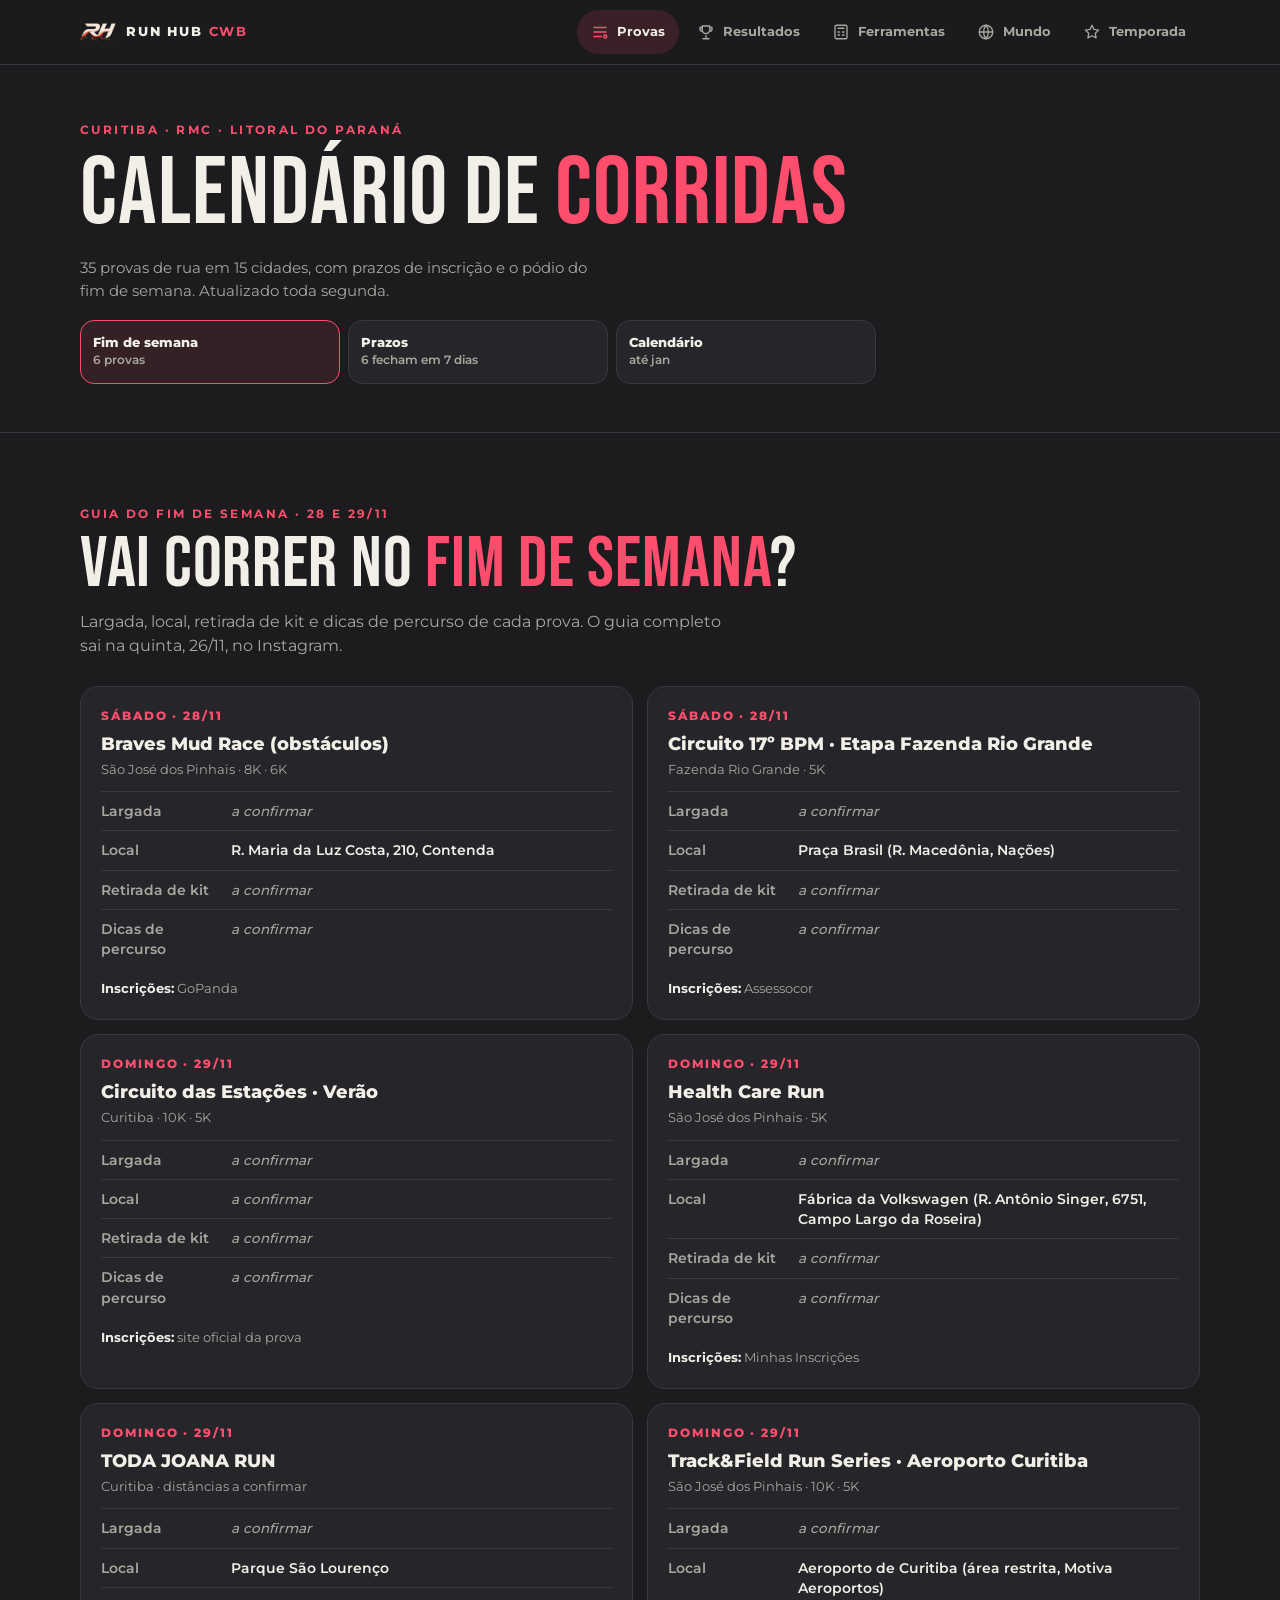
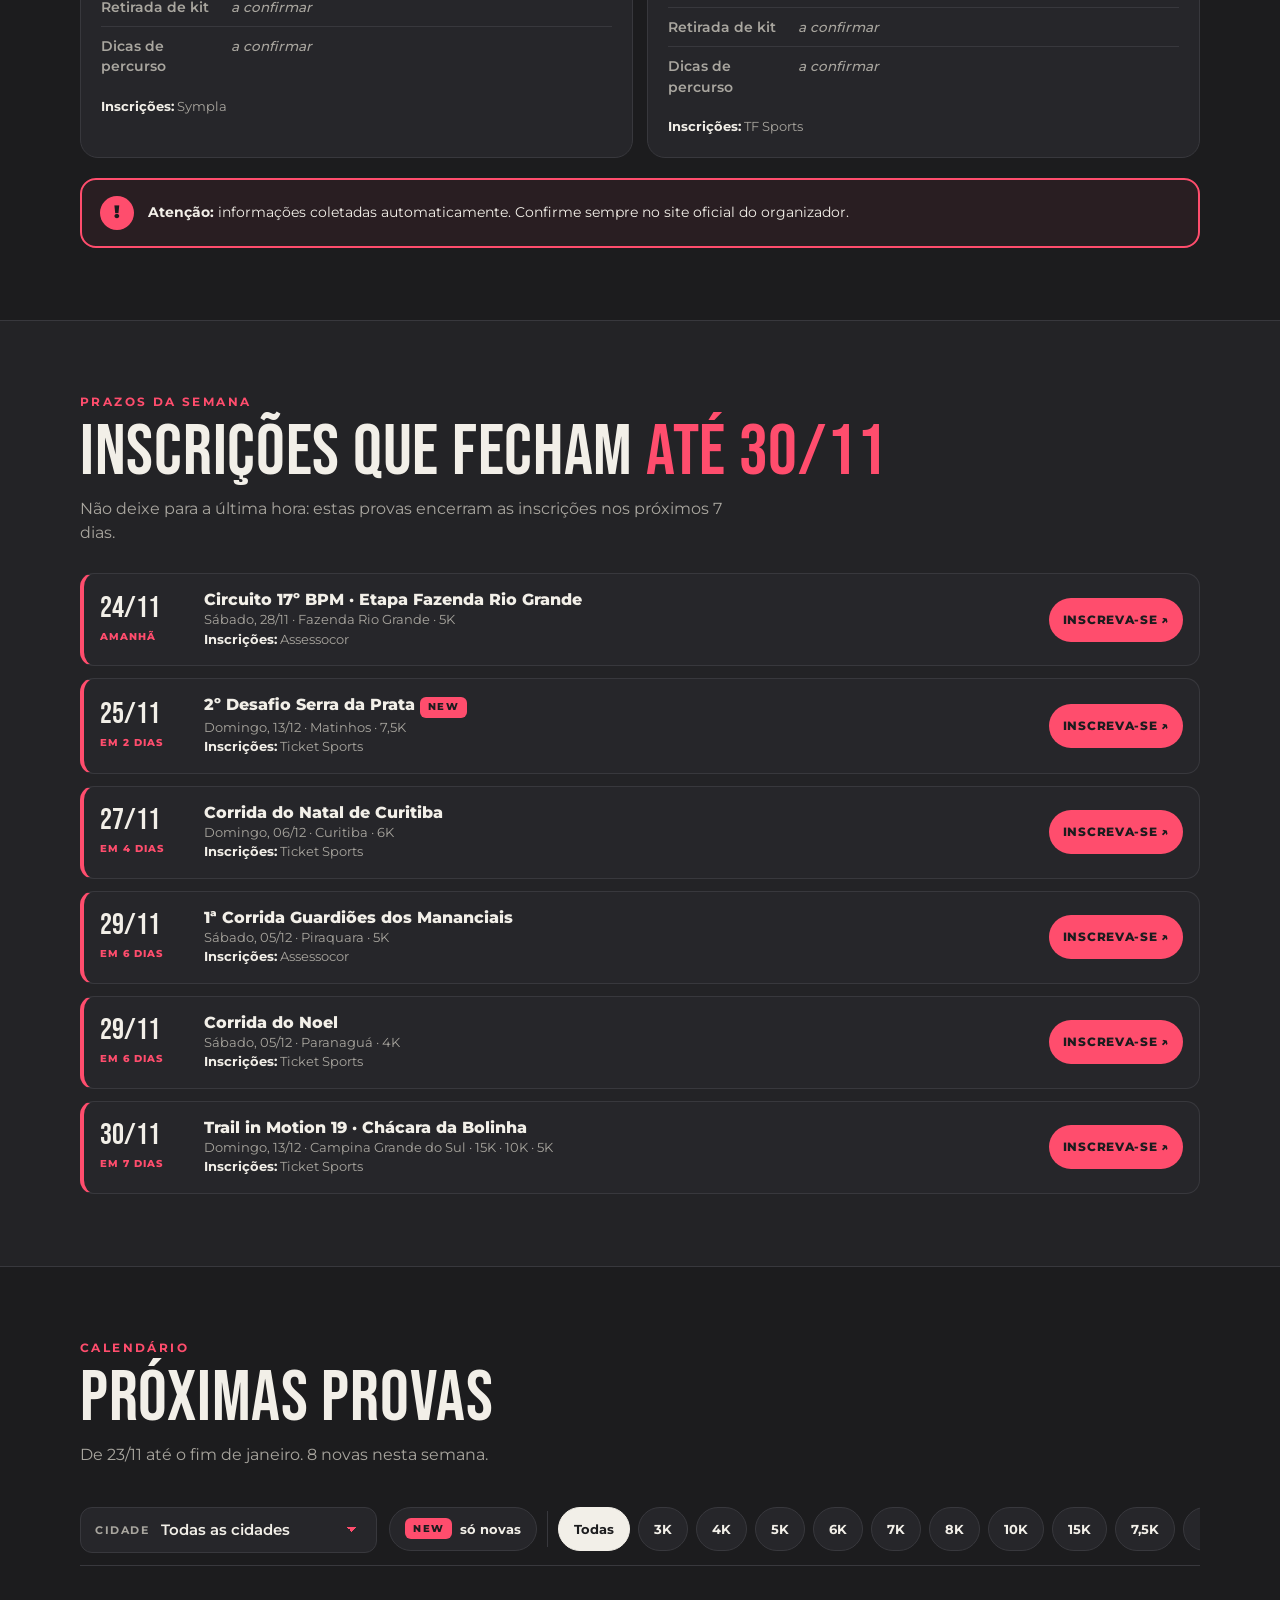
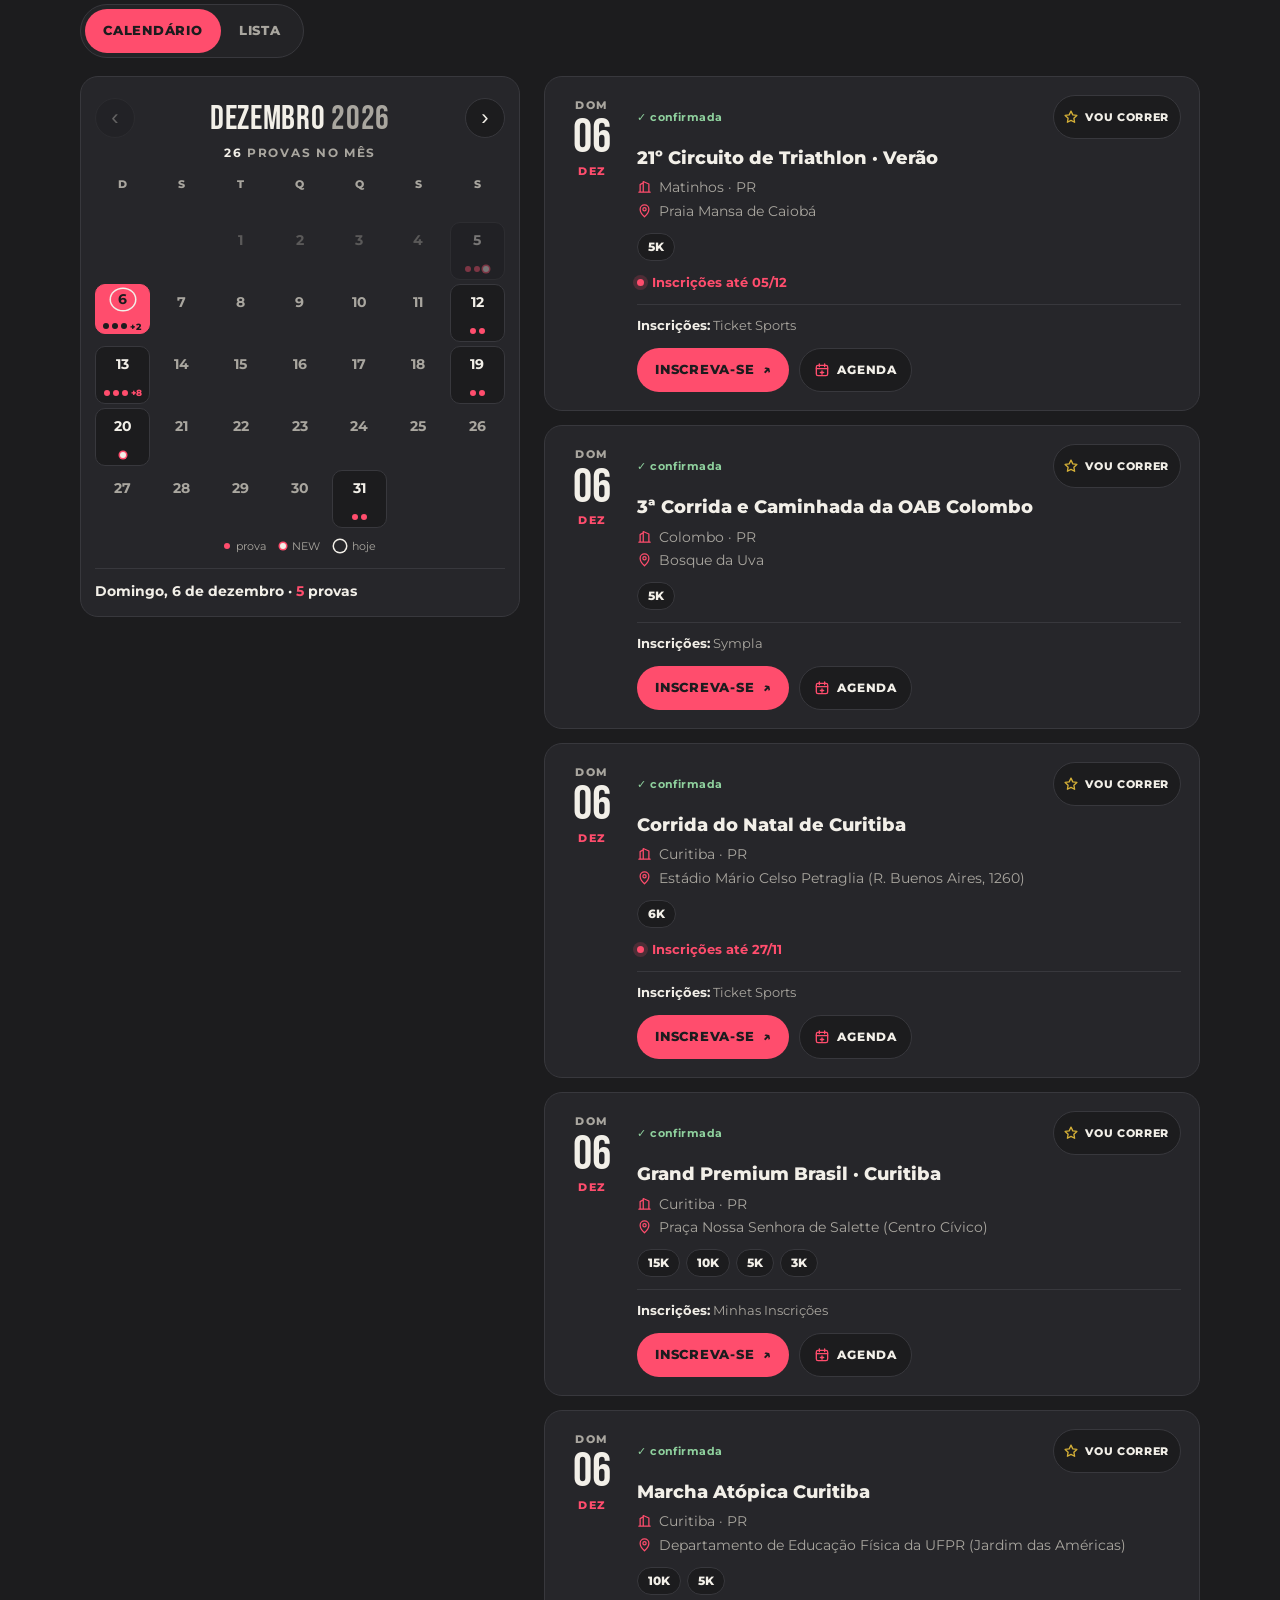
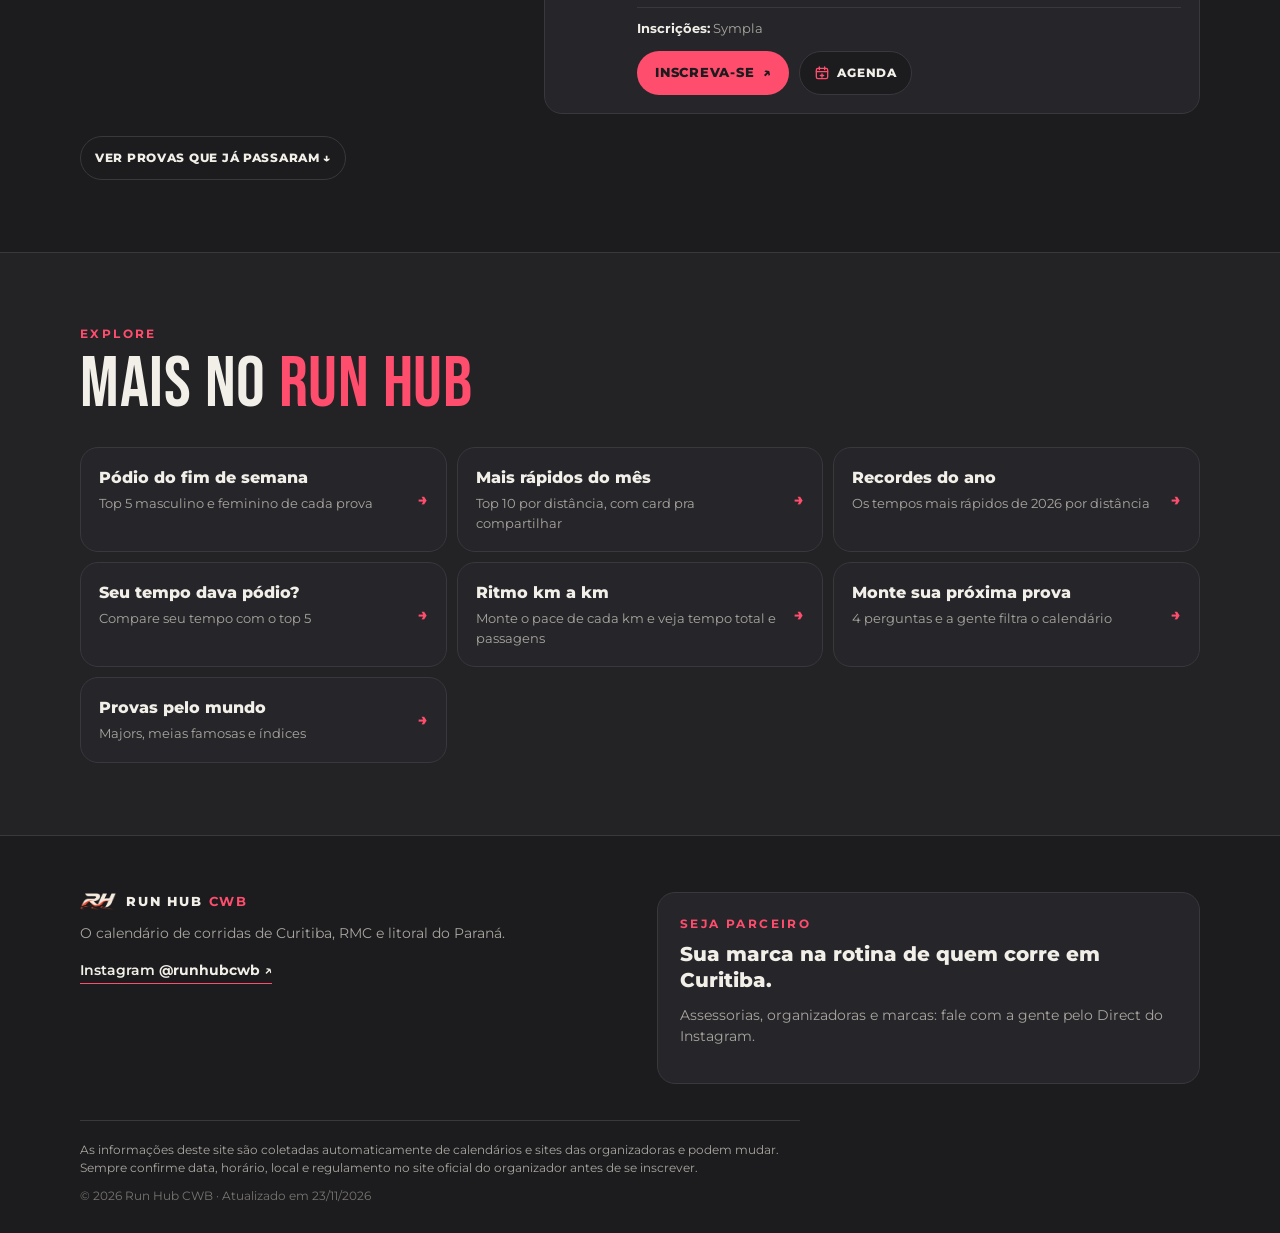
==== commit 29f2daf8: "Rotina 23/11: 8 provas novas no calendário, resultados 20-22/11 atualizados e Provas pelo mundo revi" ====
--- a/index.html
+++ b/index.html
@@ -16,8 +16,8 @@
 <div id="conteudo"><header class="hero" id="top"><div class="wrap hero-in">
   <p class="kicker">Curitiba · RMC · litoral do Paraná</p>
   <h1>Calendário de <em>corridas</em></h1>
-  <p class="lead">31 provas de rua em 13 cidades, com prazos de inscrição e o pódio do fim de semana. Atualizado toda segunda.</p>
-  <nav class="quick" aria-label="Atalhos"><a href="#guia"><b>Fim de semana</b><span>5 provas</span></a><a href="#prazos"><b>Prazos</b><span>3 fecham em 7 dias</span></a><a href="#calendario"><b>Calendário</b><span>até jan</span></a></nav>
+  <p class="lead">35 provas de rua em 15 cidades, com prazos de inscrição e o pódio do fim de semana. Atualizado toda segunda.</p>
+  <nav class="quick" aria-label="Atalhos"><a href="#guia"><b>Fim de semana</b><span>6 provas</span></a><a href="#prazos"><b>Prazos</b><span>6 fecham em 7 dias</span></a><a href="#calendario"><b>Calendário</b><span>até jan</span></a></nav>
 </div></header>
 
 <main><section class="sec" id="guia"><div class="wrap">
@@ -39,6 +39,11 @@
 <p class="via"><b>Inscrições:</b> site oficial da prova</p>
 </article><article class="g">
 <p class="g-when">Domingo · 29/11</p>
+<h4>Health Care Run</h4><p class="g-city">São José dos Pinhais · 5K</p>
+<dl><div class="g-r"><dt>Largada</dt><dd class=muted>a confirmar</dd></div><div class="g-r"><dt>Local</dt><dd>Fábrica da Volkswagen (R. Antônio Singer, 6751, Campo Largo da Roseira)</dd></div><div class="g-r"><dt>Retirada de kit</dt><dd class=muted>a confirmar</dd></div><div class="g-r"><dt>Dicas de percurso</dt><dd class=muted>a confirmar</dd></div></dl>
+<p class="via"><b>Inscrições:</b> Minhas Inscrições</p>
+</article><article class="g">
+<p class="g-when">Domingo · 29/11</p>
 <h4>TODA JOANA RUN</h4><p class="g-city">Curitiba · distâncias a confirmar</p>
 <dl><div class="g-r"><dt>Largada</dt><dd class=muted>a confirmar</dd></div><div class="g-r"><dt>Local</dt><dd>Parque São Lourenço</dd></div><div class="g-r"><dt>Retirada de kit</dt><dd class=muted>a confirmar</dd></div><div class="g-r"><dt>Dicas de percurso</dt><dd class=muted>a confirmar</dd></div></dl>
 <p class="via"><b>Inscrições:</b> Sympla</p>
@@ -50,81 +55,38 @@
 </article></div>
   <div class="disc"><span class="warn">!</span><p><b>Atenção:</b> informações coletadas automaticamente. Confirme sempre no site oficial do organizador.</p></div>
 </div></section><section class="sec sec-alt" id="prazos"><div class="wrap">
-  <div class="sec-h"><p class="eyebrow">Prazos da semana</p><h2>Inscrições que fecham <em>até 29/11</em></h2><p class="sub">Não deixe para a última hora: estas provas encerram as inscrições nos próximos 7 dias.</p></div>
-  <ul class="pz-list"><li class="pz"><div class="pz-d"><span class="dd">22/11</span><span class="q">hoje</span></div>
+  <div class="sec-h"><p class="eyebrow">Prazos da semana</p><h2>Inscrições que fecham <em>até 30/11</em></h2><p class="sub">Não deixe para a última hora: estas provas encerram as inscrições nos próximos 7 dias.</p></div>
+  <ul class="pz-list"><li class="pz"><div class="pz-d"><span class="dd">24/11</span><span class="q">amanhã</span></div>
 <div class="pz-b"><h4>Circuito 17º BPM · Etapa Fazenda Rio Grande</h4><p>Sábado, 28/11 · Fazenda Rio Grande · 5K</p>
 <p class="via"><b>Inscrições:</b> Assessocor</p></div>
-<a class="btn btn-sm" href="https://app.assessocor.online/evento/circuito-17o-bpm-de-corridas-de-rua/938" target="_blank" rel="noopener" data-goatcounter-click="inscricao-2026-11-28-circuito-17o-bpm-etapa-fazenda-rio-grande">Inscreva-se ↗</a></li><li class="pz"><div class="pz-d"><span class="dd">27/11</span><span class="q">em 5 dias</span></div>
+<a class="btn btn-sm" href="https://app.assessocor.online/evento/circuito-17o-bpm-de-corridas-de-rua/938" target="_blank" rel="noopener" data-goatcounter-click="inscricao-2026-11-28-circuito-17o-bpm-etapa-fazenda-rio-grande">Inscreva-se ↗</a></li><li class="pz"><div class="pz-d"><span class="dd">25/11</span><span class="q">em 2 dias</span></div>
+<div class="pz-b"><h4>2º Desafio Serra da Prata <span class="tag tag-new">NEW</span></h4><p>Domingo, 13/12 · Matinhos · 7,5K</p>
+<p class="via"><b>Inscrições:</b> Ticket Sports</p></div>
+<a class="btn btn-sm" href="https://www.ticketsports.com.br/e/e-88948" target="_blank" rel="noopener" data-goatcounter-click="inscricao-2026-12-13-2o-desafio-serra-da-prata">Inscreva-se ↗</a></li><li class="pz"><div class="pz-d"><span class="dd">27/11</span><span class="q">em 4 dias</span></div>
 <div class="pz-b"><h4>Corrida do Natal de Curitiba</h4><p>Domingo, 06/12 · Curitiba · 6K</p>
 <p class="via"><b>Inscrições:</b> Ticket Sports</p></div>
-<a class="btn btn-sm" href="https://www.ticketsports.com.br/e/e-88541" target="_blank" rel="noopener" data-goatcounter-click="inscricao-2026-12-06-corrida-do-natal-de-curitiba">Inscreva-se ↗</a></li><li class="pz"><div class="pz-d"><span class="dd">29/11</span><span class="q">em 7 dias</span></div>
+<a class="btn btn-sm" href="https://www.ticketsports.com.br/e/e-88541" target="_blank" rel="noopener" data-goatcounter-click="inscricao-2026-12-06-corrida-do-natal-de-curitiba">Inscreva-se ↗</a></li><li class="pz"><div class="pz-d"><span class="dd">29/11</span><span class="q">em 6 dias</span></div>
+<div class="pz-b"><h4>1ª Corrida Guardiões dos Mananciais</h4><p>Sábado, 05/12 · Piraquara · 5K</p>
+<p class="via"><b>Inscrições:</b> Assessocor</p></div>
+<a class="btn btn-sm" href="https://app.assessocor.online/evento/corrida-do-29o-bpm-piraquara/913" target="_blank" rel="noopener" data-goatcounter-click="inscricao-2026-12-05-1a-corrida-guardioes-dos-mananciais">Inscreva-se ↗</a></li><li class="pz"><div class="pz-d"><span class="dd">29/11</span><span class="q">em 6 dias</span></div>
 <div class="pz-b"><h4>Corrida do Noel</h4><p>Sábado, 05/12 · Paranaguá · 4K</p>
 <p class="via"><b>Inscrições:</b> Ticket Sports</p></div>
-<a class="btn btn-sm" href="https://www.ticketsports.com.br/e/e-86878" target="_blank" rel="noopener" data-goatcounter-click="inscricao-2026-12-05-corrida-do-noel">Inscreva-se ↗</a></li></ul>
+<a class="btn btn-sm" href="https://www.ticketsports.com.br/e/e-86878" target="_blank" rel="noopener" data-goatcounter-click="inscricao-2026-12-05-corrida-do-noel">Inscreva-se ↗</a></li><li class="pz"><div class="pz-d"><span class="dd">30/11</span><span class="q">em 7 dias</span></div>
+<div class="pz-b"><h4>Trail in Motion 19 · Chácara da Bolinha</h4><p>Domingo, 13/12 · Campina Grande do Sul · 15K · 10K · 5K</p>
+<p class="via"><b>Inscrições:</b> Ticket Sports</p></div>
+<a class="btn btn-sm" href="https://www.ticketsports.com.br/e/e-88414" target="_blank" rel="noopener" data-goatcounter-click="inscricao-2026-12-13-trail-in-motion-19-chacara-da-bolinha">Inscreva-se ↗</a></li></ul>
 </div></section><section class="sec" id="calendario"><div class="wrap">
-  <div class="sec-h"><p class="eyebrow">Calendário</p><h2>Próximas provas</h2><p class="sub">De 22/11 até o fim de janeiro. 7 novas nesta semana.</p></div>
+  <div class="sec-h"><p class="eyebrow">Calendário</p><h2>Próximas provas</h2><p class="sub">De 23/11 até o fim de janeiro. 8 novas nesta semana.</p></div>
   <div class="filters" role="search">
-    <label class="sel"><span>Cidade</span><select id="f-city"><option value="">Todas as cidades</option><option value="Araucária">Araucária</option><option value="Campina Grande do Sul">Campina Grande do Sul</option><option value="Campo Largo">Campo Largo</option><option value="Colombo">Colombo</option><option value="Curitiba">Curitiba</option><option value="Fazenda Rio Grande">Fazenda Rio Grande</option><option value="Guaratuba">Guaratuba</option><option value="Lapa">Lapa</option><option value="Matinhos">Matinhos</option><option value="Morretes">Morretes</option><option value="Paranaguá">Paranaguá</option><option value="Piraquara">Piraquara</option><option value="São José dos Pinhais">São José dos Pinhais</option></select></label>
-    <div class="fchips" aria-label="Distância"><button class="fchip fnew" id="f-new"><span class="tag tag-new">NEW</span> só novas</button><span class="fsep"></span><button class="fchip on" data-d="">Todas</button><button class="fchip" data-d="3k">3K</button><button class="fchip" data-d="4k">4K</button><button class="fchip" data-d="5k">5K</button><button class="fchip" data-d="6k">6K</button><button class="fchip" data-d="7k">7K</button><button class="fchip" data-d="8k">8K</button><button class="fchip" data-d="10k">10K</button><button class="fchip" data-d="15k">15K</button><button class="fchip" data-d="kids-20m-500mk">Kids 20m-500mK</button></div>
+    <label class="sel"><span>Cidade</span><select id="f-city"><option value="">Todas as cidades</option><option value="Antonina">Antonina</option><option value="Araucária">Araucária</option><option value="Campina Grande do Sul">Campina Grande do Sul</option><option value="Campo Largo">Campo Largo</option><option value="Colombo">Colombo</option><option value="Curitiba">Curitiba</option><option value="Fazenda Rio Grande">Fazenda Rio Grande</option><option value="Guaratuba">Guaratuba</option><option value="Lapa">Lapa</option><option value="Mandirituba">Mandirituba</option><option value="Matinhos">Matinhos</option><option value="Morretes">Morretes</option><option value="Paranaguá">Paranaguá</option><option value="Piraquara">Piraquara</option><option value="São José dos Pinhais">São José dos Pinhais</option></select></label>
+    <div class="fchips" aria-label="Distância"><button class="fchip fnew" id="f-new"><span class="tag tag-new">NEW</span> só novas</button><span class="fsep"></span><button class="fchip on" data-d="">Todas</button><button class="fchip" data-d="3k">3K</button><button class="fchip" data-d="4k">4K</button><button class="fchip" data-d="5k">5K</button><button class="fchip" data-d="6k">6K</button><button class="fchip" data-d="7k">7K</button><button class="fchip" data-d="8k">8K</button><button class="fchip" data-d="10k">10K</button><button class="fchip" data-d="15k">15K</button><button class="fchip" data-d="7-5k">7,5K</button><button class="fchip" data-d="kids-20m-500mk">Kids 20m-500mK</button></div>
   </div>
   <p class="result" id="f-result" aria-live="polite"></p>
   <div class="vtog" role="tablist" aria-label="Visualização"><button type="button" role="tab" data-v="cal" aria-selected="true">Calendário</button><button type="button" role="tab" data-v="list" aria-selected="false">Lista</button></div>
-  <div class="vbody"><div id="rh-calview" class="calview" data-today="2026-11-22" hidden></div>
+  <div class="vbody"><div id="rh-calview" class="calview" data-today="2026-11-23" hidden></div>
   <div id="rh-list"><section class="month" id="m-2026-11">
-  <header class="month-h"><h3>Novembro <span>2026</span></h3><p class="count"><b class="n">9</b> provas</p></header>
-  <div class="grid"><article class="race" id="r-2026-11-22-circuito-correr-e-massa-apostou-loterias" data-id="2026-11-22-circuito-correr-e-massa-apostou-loterias" data-date="2026-11-22" data-city="Curitiba" data-dist="10k 5k" data-new="0">
-  <button class="rsum" type="button" aria-expanded="false"><span class="rs-d"><b>22</b>NOV</span><span class="rs-b"><span class="rs-n">Circuito Correr é Massa Apostou Loterias</span><span class="rs-m">Dom · Curitiba · 10K · 5K</span></span><span class="rs-t"><span class="rs-star" aria-label="Na sua temporada">★</span><span class="rs-chev" aria-hidden="true">⌄</span></span></button>
-  <div class="date"><span class="wd">Dom</span><span class="dd">22</span><span class="mm">NOV</span></div>
-  <div class="body">
-    <div class="top"><span class="ok" title="Data confirmada na fonte oficial">✓ confirmada</span><button class="star" type="button" data-id="2026-11-22-circuito-correr-e-massa-apostou-loterias" aria-pressed="false" aria-label="Vou correr: salvar em Minha temporada"><svg viewBox="0 0 24 24" aria-hidden="true"><path d="M12 3.2l2.7 5.6 6.1.8-4.5 4.2 1.1 6.1L12 17l-5.4 2.9 1.1-6.1-4.5-4.2 6.1-.8z"/></svg><span>Vou correr</span></button></div>
-    <h3>Circuito Correr é Massa Apostou Loterias</h3>
-    <ul class="meta"><li><svg class="ic" viewBox="0 0 24 24" aria-hidden="true"><path d="M3 21h18M5 21V9l5-3v15M10 21V4l9 4v13"/></svg>Curitiba · PR</li><li><svg class="ic" viewBox="0 0 24 24" aria-hidden="true"><path d="M12 22s7-6.2 7-12a7 7 0 1 0-14 0c0 5.8 7 12 7 12z"/><circle cx="12" cy="10" r="2.6"/></svg>Praça Afonso Botelho (R. Eng. Rebouças, 3020)</li></ul>
-    <div class="chips"><span class="chip">10K</span><span class="chip">5K</span></div>
-    
-    <div class="wx" data-id="2026-11-22-circuito-correr-e-massa-apostou-loterias" hidden></div>
-    <div class="foot"><p class="via"><b>Inscrições:</b> Ticket Sports</p>
-    <div class="acts"><a class="btn" href="https://www.ticketsports.com.br/e/e-87899" target="_blank" rel="noopener" data-goatcounter-click="inscricao-2026-11-22-circuito-correr-e-massa-apostou-loterias">Inscreva-se <span aria-hidden="true">↗</span></a><details class="cal"><summary aria-label="Adicionar à agenda"><svg class="ic" viewBox="0 0 24 24" aria-hidden="true"><rect x="3.5" y="5" width="17" height="15.5" rx="2.5"/><path d="M3.5 10h17M8 3v4M16 3v4M12 13.2v5M9.5 15.7h5"/></svg><span>Agenda</span></summary><div class="cal-m"><p class="cal-h">Dia da prova · 22/11</p><a href="https://calendar.google.com/calendar/render?action=TEMPLATE&amp;text=Circuito%20Correr%20%C3%A9%20Massa%20Apostou%20Loterias&amp;dates=20261122/20261123&amp;details=Circuito%20Correr%20%C3%A9%20Massa%20Apostou%20Loterias%0ACuritiba%20%C2%B7%2010K%20%C2%B7%205K%0AHor%C3%A1rio%20de%20largada%20a%20confirmar.%0A%0AInscri%C3%A7%C3%B5es%3A%20Ticket%20Sports%0Ahttps%3A//www.ticketsports.com.br/e/e-87899%0A%0AConfirme%20data%2C%20hor%C3%A1rio%20e%20local%20no%20site%20oficial%20do%20organizador.%0ARun%20Hub%20CWB%20%C2%B7%20runhubcwb.github.io&amp;location=Pra%C3%A7a%20Afonso%20Botelho%20%28R.%20Eng.%20Rebou%C3%A7as%2C%203020%29%2C%20Curitiba%20-%20PR&amp;ctz=America%2FSao_Paulo" target="_blank" rel="noopener"><span class="cal-i">G</span>Google Agenda</a><a href="ics/2026-11-22-circuito-correr-e-massa-apostou-loterias.ics" download><span class="cal-i"></span>Apple / Outlook (.ics)</a></div></details></div></div>
-  </div>
-</article><article class="race" id="r-2026-11-22-condor-running-etapa-paranagua" data-id="2026-11-22-condor-running-etapa-paranagua" data-date="2026-11-22" data-city="Paranaguá" data-dist="10k 5k" data-new="0">
-  <button class="rsum" type="button" aria-expanded="false"><span class="rs-d"><b>22</b>NOV</span><span class="rs-b"><span class="rs-n">Condor Running · Etapa Paranaguá</span><span class="rs-m">Dom · Paranaguá · 10K · 5K</span></span><span class="rs-t"><span class="rs-star" aria-label="Na sua temporada">★</span><span class="rs-chev" aria-hidden="true">⌄</span></span></button>
-  <div class="date"><span class="wd">Dom</span><span class="dd">22</span><span class="mm">NOV</span></div>
-  <div class="body">
-    <div class="top"><button class="star" type="button" data-id="2026-11-22-condor-running-etapa-paranagua" aria-pressed="false" aria-label="Vou correr: salvar em Minha temporada"><svg viewBox="0 0 24 24" aria-hidden="true"><path d="M12 3.2l2.7 5.6 6.1.8-4.5 4.2 1.1 6.1L12 17l-5.4 2.9 1.1-6.1-4.5-4.2 6.1-.8z"/></svg><span>Vou correr</span></button></div>
-    <h3>Condor Running · Etapa Paranaguá</h3>
-    <ul class="meta"><li><svg class="ic" viewBox="0 0 24 24" aria-hidden="true"><path d="M3 21h18M5 21V9l5-3v15M10 21V4l9 4v13"/></svg>Paranaguá · PR</li><li><svg class="ic" viewBox="0 0 24 24" aria-hidden="true"><path d="M12 22s7-6.2 7-12a7 7 0 1 0-14 0c0 5.8 7 12 7 12z"/><circle cx="12" cy="10" r="2.6"/></svg>Local a confirmar</li></ul>
-    <div class="chips"><span class="chip">10K</span><span class="chip">5K</span></div>
-    
-    <div class="wx" data-id="2026-11-22-condor-running-etapa-paranagua" hidden></div>
-    <div class="foot"><p class="via"><b>Inscrições:</b> Ticket Sports</p>
-    <div class="acts"><a class="btn" href="https://www.ticketsports.com.br/e/e-87015" target="_blank" rel="noopener" data-goatcounter-click="inscricao-2026-11-22-condor-running-etapa-paranagua">Inscreva-se <span aria-hidden="true">↗</span></a><details class="cal"><summary aria-label="Adicionar à agenda"><svg class="ic" viewBox="0 0 24 24" aria-hidden="true"><rect x="3.5" y="5" width="17" height="15.5" rx="2.5"/><path d="M3.5 10h17M8 3v4M16 3v4M12 13.2v5M9.5 15.7h5"/></svg><span>Agenda</span></summary><div class="cal-m"><p class="cal-h">Dia da prova · 22/11 · 06h30</p><a href="https://calendar.google.com/calendar/render?action=TEMPLATE&amp;text=Condor%20Running%20%C2%B7%20Etapa%20Paranagu%C3%A1&amp;dates=20261122T063000/20261122T083000&amp;details=Condor%20Running%20%C2%B7%20Etapa%20Paranagu%C3%A1%0AParanagu%C3%A1%20%C2%B7%2010K%20%C2%B7%205K%0A%0AInscri%C3%A7%C3%B5es%3A%20Ticket%20Sports%0Ahttps%3A//www.ticketsports.com.br/e/e-87015%0A%0AConfirme%20data%2C%20hor%C3%A1rio%20e%20local%20no%20site%20oficial%20do%20organizador.%0ARun%20Hub%20CWB%20%C2%B7%20runhubcwb.github.io&amp;location=Paranagu%C3%A1%20-%20PR&amp;ctz=America%2FSao_Paulo" target="_blank" rel="noopener"><span class="cal-i">G</span>Google Agenda</a><a href="ics/2026-11-22-condor-running-etapa-paranagua.ics" download><span class="cal-i"></span>Apple / Outlook (.ics)</a></div></details></div></div>
-  </div>
-</article><article class="race" id="r-2026-11-22-corrida-e-caminhada-jacomar-60-anos" data-id="2026-11-22-corrida-e-caminhada-jacomar-60-anos" data-date="2026-11-22" data-city="São José dos Pinhais" data-dist="10k 5k" data-new="0">
-  <button class="rsum" type="button" aria-expanded="false"><span class="rs-d"><b>22</b>NOV</span><span class="rs-b"><span class="rs-n">Corrida e Caminhada Jacomar 60 Anos</span><span class="rs-m">Dom · São José dos Pinhais · 10K · 5K</span></span><span class="rs-t"><span class="rs-star" aria-label="Na sua temporada">★</span><span class="rs-chev" aria-hidden="true">⌄</span></span></button>
-  <div class="date"><span class="wd">Dom</span><span class="dd">22</span><span class="mm">NOV</span></div>
-  <div class="body">
-    <div class="top"><span class="ok" title="Data confirmada na fonte oficial">✓ confirmada</span><button class="star" type="button" data-id="2026-11-22-corrida-e-caminhada-jacomar-60-anos" aria-pressed="false" aria-label="Vou correr: salvar em Minha temporada"><svg viewBox="0 0 24 24" aria-hidden="true"><path d="M12 3.2l2.7 5.6 6.1.8-4.5 4.2 1.1 6.1L12 17l-5.4 2.9 1.1-6.1-4.5-4.2 6.1-.8z"/></svg><span>Vou correr</span></button></div>
-    <h3>Corrida e Caminhada Jacomar 60 Anos</h3>
-    <ul class="meta"><li><svg class="ic" viewBox="0 0 24 24" aria-hidden="true"><path d="M3 21h18M5 21V9l5-3v15M10 21V4l9 4v13"/></svg>São José dos Pinhais · PR</li><li><svg class="ic" viewBox="0 0 24 24" aria-hidden="true"><path d="M12 22s7-6.2 7-12a7 7 0 1 0-14 0c0 5.8 7 12 7 12z"/><circle cx="12" cy="10" r="2.6"/></svg>Supermercado Jacomar Afonso Pena (Av. Rui Barbosa, 5285)</li></ul>
-    <div class="chips"><span class="chip">10K</span><span class="chip">5K</span></div>
-    
-    <div class="wx" data-id="2026-11-22-corrida-e-caminhada-jacomar-60-anos" hidden></div>
-    <div class="foot"><p class="via"><b>Inscrições:</b> Assessocor</p>
-    <div class="acts"><a class="btn" href="https://app.assessocor.online/evento/corrida-e-caminhada-jacomar-60-anos/931" target="_blank" rel="noopener" data-goatcounter-click="inscricao-2026-11-22-corrida-e-caminhada-jacomar-60-anos">Inscreva-se <span aria-hidden="true">↗</span></a><details class="cal"><summary aria-label="Adicionar à agenda"><svg class="ic" viewBox="0 0 24 24" aria-hidden="true"><rect x="3.5" y="5" width="17" height="15.5" rx="2.5"/><path d="M3.5 10h17M8 3v4M16 3v4M12 13.2v5M9.5 15.7h5"/></svg><span>Agenda</span></summary><div class="cal-m"><p class="cal-h">Dia da prova · 22/11 · 06h30</p><a href="https://calendar.google.com/calendar/render?action=TEMPLATE&amp;text=Corrida%20e%20Caminhada%20Jacomar%2060%20Anos&amp;dates=20261122T063000/20261122T083000&amp;details=Corrida%20e%20Caminhada%20Jacomar%2060%20Anos%0AS%C3%A3o%20Jos%C3%A9%20dos%20Pinhais%20%C2%B7%2010K%20%C2%B7%205K%0A%0AInscri%C3%A7%C3%B5es%3A%20Assessocor%0Ahttps%3A//app.assessocor.online/evento/corrida-e-caminhada-jacomar-60-anos/931%0A%0AConfirme%20data%2C%20hor%C3%A1rio%20e%20local%20no%20site%20oficial%20do%20organizador.%0ARun%20Hub%20CWB%20%C2%B7%20runhubcwb.github.io&amp;location=Supermercado%20Jacomar%20Afonso%20Pena%20%28Av.%20Rui%20Barbosa%2C%205285%29%2C%20S%C3%A3o%20Jos%C3%A9%20dos%20Pinhais%20-%20PR&amp;ctz=America%2FSao_Paulo" target="_blank" rel="noopener"><span class="cal-i">G</span>Google Agenda</a><a href="ics/2026-11-22-corrida-e-caminhada-jacomar-60-anos.ics" download><span class="cal-i"></span>Apple / Outlook (.ics)</a></div></details></div></div>
-  </div>
-</article><article class="race" id="r-2026-11-22-xvi-corrida-do-material-belico" data-id="2026-11-22-xvi-corrida-do-material-belico" data-date="2026-11-22" data-city="Curitiba" data-dist="7k" data-new="0">
-  <button class="rsum" type="button" aria-expanded="false"><span class="rs-d"><b>22</b>NOV</span><span class="rs-b"><span class="rs-n">XVI Corrida do Material Bélico</span><span class="rs-m">Dom · Curitiba · 7K</span></span><span class="rs-t"><span class="rs-star" aria-label="Na sua temporada">★</span><span class="rs-chev" aria-hidden="true">⌄</span></span></button>
-  <div class="date"><span class="wd">Dom</span><span class="dd">22</span><span class="mm">NOV</span></div>
-  <div class="body">
-    <div class="top"><button class="star" type="button" data-id="2026-11-22-xvi-corrida-do-material-belico" aria-pressed="false" aria-label="Vou correr: salvar em Minha temporada"><svg viewBox="0 0 24 24" aria-hidden="true"><path d="M12 3.2l2.7 5.6 6.1.8-4.5 4.2 1.1 6.1L12 17l-5.4 2.9 1.1-6.1-4.5-4.2 6.1-.8z"/></svg><span>Vou correr</span></button></div>
-    <h3>XVI Corrida do Material Bélico</h3>
-    <ul class="meta"><li><svg class="ic" viewBox="0 0 24 24" aria-hidden="true"><path d="M3 21h18M5 21V9l5-3v15M10 21V4l9 4v13"/></svg>Curitiba · PR</li><li><svg class="ic" viewBox="0 0 24 24" aria-hidden="true"><path d="M12 22s7-6.2 7-12a7 7 0 1 0-14 0c0 5.8 7 12 7 12z"/><circle cx="12" cy="10" r="2.6"/></svg>27º Batalhão Logístico (Av. Pref. Erasto Gaertner, 1874)</li></ul>
-    <div class="chips"><span class="chip">7K</span></div>
-    
-    <div class="wx" data-id="2026-11-22-xvi-corrida-do-material-belico" hidden></div>
-    <div class="foot"><p class="via"><b>Inscrições:</b> Ticket Sports</p>
-    <div class="acts"><a class="btn" href="https://www.ticketsports.com.br/e/e-88024" target="_blank" rel="noopener" data-goatcounter-click="inscricao-2026-11-22-xvi-corrida-do-material-belico">Inscreva-se <span aria-hidden="true">↗</span></a><details class="cal"><summary aria-label="Adicionar à agenda"><svg class="ic" viewBox="0 0 24 24" aria-hidden="true"><rect x="3.5" y="5" width="17" height="15.5" rx="2.5"/><path d="M3.5 10h17M8 3v4M16 3v4M12 13.2v5M9.5 15.7h5"/></svg><span>Agenda</span></summary><div class="cal-m"><p class="cal-h">Dia da prova · 22/11 · 08h00</p><a href="https://calendar.google.com/calendar/render?action=TEMPLATE&amp;text=XVI%20Corrida%20do%20Material%20B%C3%A9lico&amp;dates=20261122T080000/20261122T100000&amp;details=XVI%20Corrida%20do%20Material%20B%C3%A9lico%0ACuritiba%20%C2%B7%207K%0A%0AInscri%C3%A7%C3%B5es%3A%20Ticket%20Sports%0Ahttps%3A//www.ticketsports.com.br/e/e-88024%0A%0AConfirme%20data%2C%20hor%C3%A1rio%20e%20local%20no%20site%20oficial%20do%20organizador.%0ARun%20Hub%20CWB%20%C2%B7%20runhubcwb.github.io&amp;location=27%C2%BA%20Batalh%C3%A3o%20Log%C3%ADstico%20%28Av.%20Pref.%20Erasto%20Gaertner%2C%201874%29%2C%20Curitiba%20-%20PR&amp;ctz=America%2FSao_Paulo" target="_blank" rel="noopener"><span class="cal-i">G</span>Google Agenda</a><a href="ics/2026-11-22-xvi-corrida-do-material-belico.ics" download><span class="cal-i"></span>Apple / Outlook (.ics)</a></div></details></div></div>
-  </div>
-</article><article class="race" id="r-2026-11-28-braves-mud-race-obstaculos" data-id="2026-11-28-braves-mud-race-obstaculos" data-date="2026-11-28" data-city="São José dos Pinhais" data-dist="8k 6k" data-new="0">
+  <header class="month-h"><h3>Novembro <span>2026</span></h3><p class="count"><b class="n">6</b> provas</p></header>
+  <div class="grid"><article class="race" id="r-2026-11-28-braves-mud-race-obstaculos" data-id="2026-11-28-braves-mud-race-obstaculos" data-date="2026-11-28" data-city="São José dos Pinhais" data-dist="8k 6k" data-new="0">
   <button class="rsum" type="button" aria-expanded="false"><span class="rs-d"><b>28</b>NOV</span><span class="rs-b"><span class="rs-n">Braves Mud Race (obstáculos)</span><span class="rs-m">Sáb · São José dos Pinhais · 8K · 6K</span></span><span class="rs-t"><span class="rs-star" aria-label="Na sua temporada">★</span><span class="rs-chev" aria-hidden="true">⌄</span></span></button>
   <div class="date"><span class="wd">Sáb</span><span class="dd">28</span><span class="mm">NOV</span></div>
   <div class="body">
@@ -145,10 +107,10 @@
     <h3>Circuito 17º BPM · Etapa Fazenda Rio Grande</h3>
     <ul class="meta"><li><svg class="ic" viewBox="0 0 24 24" aria-hidden="true"><path d="M3 21h18M5 21V9l5-3v15M10 21V4l9 4v13"/></svg>Fazenda Rio Grande · PR</li><li><svg class="ic" viewBox="0 0 24 24" aria-hidden="true"><path d="M12 22s7-6.2 7-12a7 7 0 1 0-14 0c0 5.8 7 12 7 12z"/><circle cx="12" cy="10" r="2.6"/></svg>Praça Brasil (R. Macedônia, Nações)</li></ul>
     <div class="chips"><span class="chip">5K</span></div>
-    <p class="prazo"><span class="dot"></span>Inscrições até 22/11</p>
+    <p class="prazo"><span class="dot"></span>Inscrições até 24/11</p>
     <div class="wx" data-id="2026-11-28-circuito-17o-bpm-etapa-fazenda-rio-grande" hidden></div>
     <div class="foot"><p class="via"><b>Inscrições:</b> Assessocor</p>
-    <div class="acts"><a class="btn" href="https://app.assessocor.online/evento/circuito-17o-bpm-de-corridas-de-rua/938" target="_blank" rel="noopener" data-goatcounter-click="inscricao-2026-11-28-circuito-17o-bpm-etapa-fazenda-rio-grande">Inscreva-se <span aria-hidden="true">↗</span></a><details class="cal"><summary aria-label="Adicionar à agenda"><svg class="ic" viewBox="0 0 24 24" aria-hidden="true"><rect x="3.5" y="5" width="17" height="15.5" rx="2.5"/><path d="M3.5 10h17M8 3v4M16 3v4M12 13.2v5M9.5 15.7h5"/></svg><span>Agenda</span></summary><div class="cal-m"><p class="cal-h">Dia da prova · 28/11</p><a href="https://calendar.google.com/calendar/render?action=TEMPLATE&amp;text=Circuito%2017%C2%BA%20BPM%20%C2%B7%20Etapa%20Fazenda%20Rio%20Grande&amp;dates=20261128/20261129&amp;details=Circuito%2017%C2%BA%20BPM%20%C2%B7%20Etapa%20Fazenda%20Rio%20Grande%0AFazenda%20Rio%20Grande%20%C2%B7%205K%0AHor%C3%A1rio%20de%20largada%20a%20confirmar.%0A%0AInscri%C3%A7%C3%B5es%3A%20Assessocor%0Ahttps%3A//app.assessocor.online/evento/circuito-17o-bpm-de-corridas-de-rua/938%0A%0AConfirme%20data%2C%20hor%C3%A1rio%20e%20local%20no%20site%20oficial%20do%20organizador.%0ARun%20Hub%20CWB%20%C2%B7%20runhubcwb.github.io&amp;location=Pra%C3%A7a%20Brasil%20%28R.%20Maced%C3%B4nia%2C%20Na%C3%A7%C3%B5es%29%2C%20Fazenda%20Rio%20Grande%20-%20PR&amp;ctz=America%2FSao_Paulo" target="_blank" rel="noopener"><span class="cal-i">G</span>Google Agenda</a><a href="ics/2026-11-28-circuito-17o-bpm-etapa-fazenda-rio-grande.ics" download><span class="cal-i"></span>Apple / Outlook (.ics)</a><p class="cal-h">Lembrar do fim das inscrições · 22/11</p><a href="https://calendar.google.com/calendar/render?action=TEMPLATE&amp;text=%C3%9Altimo%20dia%20de%20inscri%C3%A7%C3%B5es%20%C2%B7%20Circuito%2017%C2%BA%20BPM%20%C2%B7%20Etapa%20Fazenda%20Rio%20Grande&amp;dates=20261122/20261123&amp;details=%C3%9Altimo%20dia%20para%20se%20inscrever%20em%20Circuito%2017%C2%BA%20BPM%20%C2%B7%20Etapa%20Fazenda%20Rio%20Grande%20%2828/11%2C%20Fazenda%20Rio%20Grande%29.%0A%0AInscri%C3%A7%C3%B5es%3A%20Assessocor%0Ahttps%3A//app.assessocor.online/evento/circuito-17o-bpm-de-corridas-de-rua/938%0A%0AConfirme%20o%20prazo%20no%20site%20oficial%20do%20organizador.%0ARun%20Hub%20CWB%20%C2%B7%20runhubcwb.github.io&amp;location=&amp;ctz=America%2FSao_Paulo" target="_blank" rel="noopener"><span class="cal-i">G</span>Google Agenda</a><a href="ics/2026-11-28-circuito-17o-bpm-etapa-fazenda-rio-grande-inscricoes.ics" download><span class="cal-i"></span>Apple / Outlook (.ics)</a></div></details></div></div>
+    <div class="acts"><a class="btn" href="https://app.assessocor.online/evento/circuito-17o-bpm-de-corridas-de-rua/938" target="_blank" rel="noopener" data-goatcounter-click="inscricao-2026-11-28-circuito-17o-bpm-etapa-fazenda-rio-grande">Inscreva-se <span aria-hidden="true">↗</span></a><details class="cal"><summary aria-label="Adicionar à agenda"><svg class="ic" viewBox="0 0 24 24" aria-hidden="true"><rect x="3.5" y="5" width="17" height="15.5" rx="2.5"/><path d="M3.5 10h17M8 3v4M16 3v4M12 13.2v5M9.5 15.7h5"/></svg><span>Agenda</span></summary><div class="cal-m"><p class="cal-h">Dia da prova · 28/11</p><a href="https://calendar.google.com/calendar/render?action=TEMPLATE&amp;text=Circuito%2017%C2%BA%20BPM%20%C2%B7%20Etapa%20Fazenda%20Rio%20Grande&amp;dates=20261128/20261129&amp;details=Circuito%2017%C2%BA%20BPM%20%C2%B7%20Etapa%20Fazenda%20Rio%20Grande%0AFazenda%20Rio%20Grande%20%C2%B7%205K%0AHor%C3%A1rio%20de%20largada%20a%20confirmar.%0A%0AInscri%C3%A7%C3%B5es%3A%20Assessocor%0Ahttps%3A//app.assessocor.online/evento/circuito-17o-bpm-de-corridas-de-rua/938%0A%0AConfirme%20data%2C%20hor%C3%A1rio%20e%20local%20no%20site%20oficial%20do%20organizador.%0ARun%20Hub%20CWB%20%C2%B7%20runhubcwb.github.io&amp;location=Pra%C3%A7a%20Brasil%20%28R.%20Maced%C3%B4nia%2C%20Na%C3%A7%C3%B5es%29%2C%20Fazenda%20Rio%20Grande%20-%20PR&amp;ctz=America%2FSao_Paulo" target="_blank" rel="noopener"><span class="cal-i">G</span>Google Agenda</a><a href="ics/2026-11-28-circuito-17o-bpm-etapa-fazenda-rio-grande.ics" download><span class="cal-i"></span>Apple / Outlook (.ics)</a><p class="cal-h">Lembrar do fim das inscrições · 24/11</p><a href="https://calendar.google.com/calendar/render?action=TEMPLATE&amp;text=%C3%9Altimo%20dia%20de%20inscri%C3%A7%C3%B5es%20%C2%B7%20Circuito%2017%C2%BA%20BPM%20%C2%B7%20Etapa%20Fazenda%20Rio%20Grande&amp;dates=20261124/20261125&amp;details=%C3%9Altimo%20dia%20para%20se%20inscrever%20em%20Circuito%2017%C2%BA%20BPM%20%C2%B7%20Etapa%20Fazenda%20Rio%20Grande%20%2828/11%2C%20Fazenda%20Rio%20Grande%29.%0A%0AInscri%C3%A7%C3%B5es%3A%20Assessocor%0Ahttps%3A//app.assessocor.online/evento/circuito-17o-bpm-de-corridas-de-rua/938%0A%0AConfirme%20o%20prazo%20no%20site%20oficial%20do%20organizador.%0ARun%20Hub%20CWB%20%C2%B7%20runhubcwb.github.io&amp;location=&amp;ctz=America%2FSao_Paulo" target="_blank" rel="noopener"><span class="cal-i">G</span>Google Agenda</a><a href="ics/2026-11-28-circuito-17o-bpm-etapa-fazenda-rio-grande-inscricoes.ics" download><span class="cal-i"></span>Apple / Outlook (.ics)</a></div></details></div></div>
   </div>
 </article><article class="race" id="r-2026-11-29-circuito-das-estacoes-verao" data-id="2026-11-29-circuito-das-estacoes-verao" data-date="2026-11-29" data-city="Curitiba" data-dist="10k 5k" data-new="0">
   <button class="rsum" type="button" aria-expanded="false"><span class="rs-d"><b>29</b>NOV</span><span class="rs-b"><span class="rs-n">Circuito das Estações · Verão</span><span class="rs-m">Dom · Curitiba · 10K · 5K</span></span><span class="rs-t"><span class="rs-star" aria-label="Na sua temporada">★</span><span class="rs-chev" aria-hidden="true">⌄</span></span></button>
@@ -163,11 +125,24 @@
     <div class="foot"><p class="via"><b>Inscrições:</b> site oficial da prova</p>
     <div class="acts"><a class="btn" href="https://www.circuitodasestacoes.com.br/curitiba/verao/" target="_blank" rel="noopener" data-goatcounter-click="inscricao-2026-11-29-circuito-das-estacoes-verao">Inscreva-se <span aria-hidden="true">↗</span></a><details class="cal"><summary aria-label="Adicionar à agenda"><svg class="ic" viewBox="0 0 24 24" aria-hidden="true"><rect x="3.5" y="5" width="17" height="15.5" rx="2.5"/><path d="M3.5 10h17M8 3v4M16 3v4M12 13.2v5M9.5 15.7h5"/></svg><span>Agenda</span></summary><div class="cal-m"><p class="cal-h">Dia da prova · 29/11</p><a href="https://calendar.google.com/calendar/render?action=TEMPLATE&amp;text=Circuito%20das%20Esta%C3%A7%C3%B5es%20%C2%B7%20Ver%C3%A3o&amp;dates=20261129/20261130&amp;details=Circuito%20das%20Esta%C3%A7%C3%B5es%20%C2%B7%20Ver%C3%A3o%0ACuritiba%20%C2%B7%2010K%20%C2%B7%205K%0AHor%C3%A1rio%20de%20largada%20a%20confirmar.%0A%0AInscri%C3%A7%C3%B5es%3A%20site%20oficial%20da%20prova%0Ahttps%3A//www.circuitodasestacoes.com.br/curitiba/verao/%0A%0AConfirme%20data%2C%20hor%C3%A1rio%20e%20local%20no%20site%20oficial%20do%20organizador.%0ARun%20Hub%20CWB%20%C2%B7%20runhubcwb.github.io&amp;location=Curitiba%20-%20PR&amp;ctz=America%2FSao_Paulo" target="_blank" rel="noopener"><span class="cal-i">G</span>Google Agenda</a><a href="ics/2026-11-29-circuito-das-estacoes-verao.ics" download><span class="cal-i"></span>Apple / Outlook (.ics)</a></div></details></div></div>
   </div>
-</article><article class="race" id="r-2026-11-29-toda-joana-run" data-id="2026-11-29-toda-joana-run" data-date="2026-11-29" data-city="Curitiba" data-dist="" data-new="1">
-  <button class="rsum" type="button" aria-expanded="false"><span class="rs-d"><b>29</b>NOV</span><span class="rs-b"><span class="rs-n">TODA JOANA RUN</span><span class="rs-m">Dom · Curitiba · distâncias a confirmar</span></span><span class="rs-t"><span class="tag tag-new">NEW</span><span class="rs-star" aria-label="Na sua temporada">★</span><span class="rs-chev" aria-hidden="true">⌄</span></span></button>
+</article><article class="race" id="r-2026-11-29-health-care-run" data-id="2026-11-29-health-care-run" data-date="2026-11-29" data-city="São José dos Pinhais" data-dist="5k" data-new="1">
+  <button class="rsum" type="button" aria-expanded="false"><span class="rs-d"><b>29</b>NOV</span><span class="rs-b"><span class="rs-n">Health Care Run</span><span class="rs-m">Dom · São José dos Pinhais · 5K</span></span><span class="rs-t"><span class="tag tag-new">NEW</span><span class="rs-star" aria-label="Na sua temporada">★</span><span class="rs-chev" aria-hidden="true">⌄</span></span></button>
   <div class="date"><span class="wd">Dom</span><span class="dd">29</span><span class="mm">NOV</span></div>
   <div class="body">
-    <div class="top"><span class="tag tag-new">NEW</span><span class="ok" title="Data confirmada na fonte oficial">✓ confirmada</span><button class="star" type="button" data-id="2026-11-29-toda-joana-run" aria-pressed="false" aria-label="Vou correr: salvar em Minha temporada"><svg viewBox="0 0 24 24" aria-hidden="true"><path d="M12 3.2l2.7 5.6 6.1.8-4.5 4.2 1.1 6.1L12 17l-5.4 2.9 1.1-6.1-4.5-4.2 6.1-.8z"/></svg><span>Vou correr</span></button></div>
+    <div class="top"><span class="tag tag-new">NEW</span><span class="ok" title="Data confirmada na fonte oficial">✓ confirmada</span><button class="star" type="button" data-id="2026-11-29-health-care-run" aria-pressed="false" aria-label="Vou correr: salvar em Minha temporada"><svg viewBox="0 0 24 24" aria-hidden="true"><path d="M12 3.2l2.7 5.6 6.1.8-4.5 4.2 1.1 6.1L12 17l-5.4 2.9 1.1-6.1-4.5-4.2 6.1-.8z"/></svg><span>Vou correr</span></button></div>
+    <h3>Health Care Run</h3>
+    <ul class="meta"><li><svg class="ic" viewBox="0 0 24 24" aria-hidden="true"><path d="M3 21h18M5 21V9l5-3v15M10 21V4l9 4v13"/></svg>São José dos Pinhais · PR</li><li><svg class="ic" viewBox="0 0 24 24" aria-hidden="true"><path d="M12 22s7-6.2 7-12a7 7 0 1 0-14 0c0 5.8 7 12 7 12z"/><circle cx="12" cy="10" r="2.6"/></svg>Fábrica da Volkswagen (R. Antônio Singer, 6751, Campo Largo da Roseira)</li></ul>
+    <div class="chips"><span class="chip">5K</span></div>
+    
+    <div class="wx" data-id="2026-11-29-health-care-run" hidden></div>
+    <div class="foot"><p class="via"><b>Inscrições:</b> Minhas Inscrições</p>
+    <div class="acts"><a class="btn" href="https://gominhasinscricoes.com.br/evento/health-care-run-sao-jose-dos-pinhais" target="_blank" rel="noopener" data-goatcounter-click="inscricao-2026-11-29-health-care-run">Inscreva-se <span aria-hidden="true">↗</span></a><details class="cal"><summary aria-label="Adicionar à agenda"><svg class="ic" viewBox="0 0 24 24" aria-hidden="true"><rect x="3.5" y="5" width="17" height="15.5" rx="2.5"/><path d="M3.5 10h17M8 3v4M16 3v4M12 13.2v5M9.5 15.7h5"/></svg><span>Agenda</span></summary><div class="cal-m"><p class="cal-h">Dia da prova · 29/11</p><a href="https://calendar.google.com/calendar/render?action=TEMPLATE&amp;text=Health%20Care%20Run&amp;dates=20261129/20261130&amp;details=Health%20Care%20Run%0AS%C3%A3o%20Jos%C3%A9%20dos%20Pinhais%20%C2%B7%205K%0AHor%C3%A1rio%20de%20largada%20a%20confirmar.%0A%0AInscri%C3%A7%C3%B5es%3A%20Minhas%20Inscri%C3%A7%C3%B5es%0Ahttps%3A//gominhasinscricoes.com.br/evento/health-care-run-sao-jose-dos-pinhais%0A%0AConfirme%20data%2C%20hor%C3%A1rio%20e%20local%20no%20site%20oficial%20do%20organizador.%0ARun%20Hub%20CWB%20%C2%B7%20runhubcwb.github.io&amp;location=F%C3%A1brica%20da%20Volkswagen%20%28R.%20Ant%C3%B4nio%20Singer%2C%206751%2C%20Campo%20Largo%20da%20Roseira%29%2C%20S%C3%A3o%20Jos%C3%A9%20dos%20Pinhais%20-%20PR&amp;ctz=America%2FSao_Paulo" target="_blank" rel="noopener"><span class="cal-i">G</span>Google Agenda</a><a href="ics/2026-11-29-health-care-run.ics" download><span class="cal-i"></span>Apple / Outlook (.ics)</a></div></details></div></div>
+  </div>
+</article><article class="race" id="r-2026-11-29-toda-joana-run" data-id="2026-11-29-toda-joana-run" data-date="2026-11-29" data-city="Curitiba" data-dist="" data-new="0">
+  <button class="rsum" type="button" aria-expanded="false"><span class="rs-d"><b>29</b>NOV</span><span class="rs-b"><span class="rs-n">TODA JOANA RUN</span><span class="rs-m">Dom · Curitiba · distâncias a confirmar</span></span><span class="rs-t"><span class="rs-star" aria-label="Na sua temporada">★</span><span class="rs-chev" aria-hidden="true">⌄</span></span></button>
+  <div class="date"><span class="wd">Dom</span><span class="dd">29</span><span class="mm">NOV</span></div>
+  <div class="body">
+    <div class="top"><span class="ok" title="Data confirmada na fonte oficial">✓ confirmada</span><button class="star" type="button" data-id="2026-11-29-toda-joana-run" aria-pressed="false" aria-label="Vou correr: salvar em Minha temporada"><svg viewBox="0 0 24 24" aria-hidden="true"><path d="M12 3.2l2.7 5.6 6.1.8-4.5 4.2 1.1 6.1L12 17l-5.4 2.9 1.1-6.1-4.5-4.2 6.1-.8z"/></svg><span>Vou correr</span></button></div>
     <h3>TODA JOANA RUN</h3>
     <ul class="meta"><li><svg class="ic" viewBox="0 0 24 24" aria-hidden="true"><path d="M3 21h18M5 21V9l5-3v15M10 21V4l9 4v13"/></svg>Curitiba · PR</li><li><svg class="ic" viewBox="0 0 24 24" aria-hidden="true"><path d="M12 22s7-6.2 7-12a7 7 0 1 0-14 0c0 5.8 7 12 7 12z"/><circle cx="12" cy="10" r="2.6"/></svg>Parque São Lourenço</li></ul>
     <div class="chips"><span class="chip chip-muted">Distâncias a confirmar</span></div>
@@ -191,7 +166,7 @@
   </div>
 </article></div>
 </section><section class="month" id="m-2026-12">
-  <header class="month-h"><h3>Dezembro <span>2026</span></h3><p class="count"><b class="n">21</b> provas</p></header>
+  <header class="month-h"><h3>Dezembro <span>2026</span></h3><p class="count"><b class="n">26</b> provas</p></header>
   <div class="grid"><article class="race" id="r-2026-12-05-1a-corrida-guardioes-dos-mananciais" data-id="2026-12-05-1a-corrida-guardioes-dos-mananciais" data-date="2026-12-05" data-city="Piraquara" data-dist="5k" data-new="0">
   <button class="rsum" type="button" aria-expanded="false"><span class="rs-d"><b>05</b>DEZ</span><span class="rs-b"><span class="rs-n">1ª Corrida Guardiões dos Mananciais</span><span class="rs-m">Sáb · Piraquara · 5K</span></span><span class="rs-t"><span class="rs-star" aria-label="Na sua temporada">★</span><span class="rs-chev" aria-hidden="true">⌄</span></span></button>
   <div class="date"><span class="wd">Sáb</span><span class="dd">05</span><span class="mm">DEZ</span></div>
@@ -200,10 +175,10 @@
     <h3>1ª Corrida Guardiões dos Mananciais</h3>
     <ul class="meta"><li><svg class="ic" viewBox="0 0 24 24" aria-hidden="true"><path d="M3 21h18M5 21V9l5-3v15M10 21V4l9 4v13"/></svg>Piraquara · PR</li><li><svg class="ic" viewBox="0 0 24 24" aria-hidden="true"><path d="M12 22s7-6.2 7-12a7 7 0 1 0-14 0c0 5.8 7 12 7 12z"/><circle cx="12" cy="10" r="2.6"/></svg>29º Batalhão de Polícia Militar</li></ul>
     <div class="chips"><span class="chip">5K</span></div>
-    
+    <p class="prazo"><span class="dot"></span>Inscrições até 29/11</p>
     <div class="wx" data-id="2026-12-05-1a-corrida-guardioes-dos-mananciais" hidden></div>
     <div class="foot"><p class="via"><b>Inscrições:</b> Assessocor</p>
-    <div class="acts"><a class="btn" href="https://app.assessocor.online/evento/corrida-do-29o-bpm-piraquara/913" target="_blank" rel="noopener" data-goatcounter-click="inscricao-2026-12-05-1a-corrida-guardioes-dos-mananciais">Inscreva-se <span aria-hidden="true">↗</span></a><details class="cal"><summary aria-label="Adicionar à agenda"><svg class="ic" viewBox="0 0 24 24" aria-hidden="true"><rect x="3.5" y="5" width="17" height="15.5" rx="2.5"/><path d="M3.5 10h17M8 3v4M16 3v4M12 13.2v5M9.5 15.7h5"/></svg><span>Agenda</span></summary><div class="cal-m"><p class="cal-h">Dia da prova · 05/12</p><a href="https://calendar.google.com/calendar/render?action=TEMPLATE&amp;text=1%C2%AA%20Corrida%20Guardi%C3%B5es%20dos%20Mananciais&amp;dates=20261205/20261206&amp;details=1%C2%AA%20Corrida%20Guardi%C3%B5es%20dos%20Mananciais%0APiraquara%20%C2%B7%205K%0AHor%C3%A1rio%20de%20largada%20a%20confirmar.%0A%0AInscri%C3%A7%C3%B5es%3A%20Assessocor%0Ahttps%3A//app.assessocor.online/evento/corrida-do-29o-bpm-piraquara/913%0A%0AConfirme%20data%2C%20hor%C3%A1rio%20e%20local%20no%20site%20oficial%20do%20organizador.%0ARun%20Hub%20CWB%20%C2%B7%20runhubcwb.github.io&amp;location=29%C2%BA%20Batalh%C3%A3o%20de%20Pol%C3%ADcia%20Militar%2C%20Piraquara%20-%20PR&amp;ctz=America%2FSao_Paulo" target="_blank" rel="noopener"><span class="cal-i">G</span>Google Agenda</a><a href="ics/2026-12-05-1a-corrida-guardioes-dos-mananciais.ics" download><span class="cal-i"></span>Apple / Outlook (.ics)</a></div></details></div></div>
+    <div class="acts"><a class="btn" href="https://app.assessocor.online/evento/corrida-do-29o-bpm-piraquara/913" target="_blank" rel="noopener" data-goatcounter-click="inscricao-2026-12-05-1a-corrida-guardioes-dos-mananciais">Inscreva-se <span aria-hidden="true">↗</span></a><details class="cal"><summary aria-label="Adicionar à agenda"><svg class="ic" viewBox="0 0 24 24" aria-hidden="true"><rect x="3.5" y="5" width="17" height="15.5" rx="2.5"/><path d="M3.5 10h17M8 3v4M16 3v4M12 13.2v5M9.5 15.7h5"/></svg><span>Agenda</span></summary><div class="cal-m"><p class="cal-h">Dia da prova · 05/12</p><a href="https://calendar.google.com/calendar/render?action=TEMPLATE&amp;text=1%C2%AA%20Corrida%20Guardi%C3%B5es%20dos%20Mananciais&amp;dates=20261205/20261206&amp;details=1%C2%AA%20Corrida%20Guardi%C3%B5es%20dos%20Mananciais%0APiraquara%20%C2%B7%205K%0AHor%C3%A1rio%20de%20largada%20a%20confirmar.%0A%0AInscri%C3%A7%C3%B5es%3A%20Assessocor%0Ahttps%3A//app.assessocor.online/evento/corrida-do-29o-bpm-piraquara/913%0A%0AConfirme%20data%2C%20hor%C3%A1rio%20e%20local%20no%20site%20oficial%20do%20organizador.%0ARun%20Hub%20CWB%20%C2%B7%20runhubcwb.github.io&amp;location=29%C2%BA%20Batalh%C3%A3o%20de%20Pol%C3%ADcia%20Militar%2C%20Piraquara%20-%20PR&amp;ctz=America%2FSao_Paulo" target="_blank" rel="noopener"><span class="cal-i">G</span>Google Agenda</a><a href="ics/2026-12-05-1a-corrida-guardioes-dos-mananciais.ics" download><span class="cal-i"></span>Apple / Outlook (.ics)</a><p class="cal-h">Lembrar do fim das inscrições · 29/11</p><a href="https://calendar.google.com/calendar/render?action=TEMPLATE&amp;text=%C3%9Altimo%20dia%20de%20inscri%C3%A7%C3%B5es%20%C2%B7%201%C2%AA%20Corrida%20Guardi%C3%B5es%20dos%20Mananciais&amp;dates=20261129/20261130&amp;details=%C3%9Altimo%20dia%20para%20se%20inscrever%20em%201%C2%AA%20Corrida%20Guardi%C3%B5es%20dos%20Mananciais%20%2805/12%2C%20Piraquara%29.%0A%0AInscri%C3%A7%C3%B5es%3A%20Assessocor%0Ahttps%3A//app.assessocor.online/evento/corrida-do-29o-bpm-piraquara/913%0A%0AConfirme%20o%20prazo%20no%20site%20oficial%20do%20organizador.%0ARun%20Hub%20CWB%20%C2%B7%20runhubcwb.github.io&amp;location=&amp;ctz=America%2FSao_Paulo" target="_blank" rel="noopener"><span class="cal-i">G</span>Google Agenda</a><a href="ics/2026-12-05-1a-corrida-guardioes-dos-mananciais-inscricoes.ics" download><span class="cal-i"></span>Apple / Outlook (.ics)</a></div></details></div></div>
   </div>
 </article><article class="race" id="r-2026-12-05-corrida-do-noel" data-id="2026-12-05-corrida-do-noel" data-date="2026-12-05" data-city="Paranaguá" data-dist="4k" data-new="0">
   <button class="rsum" type="button" aria-expanded="false"><span class="rs-d"><b>05</b>DEZ</span><span class="rs-b"><span class="rs-n">Corrida do Noel</span><span class="rs-m">Sáb · Paranaguá · 4K</span></span><span class="rs-t"><span class="rs-star" aria-label="Na sua temporada">★</span><span class="rs-chev" aria-hidden="true">⌄</span></span></button>
@@ -218,6 +193,19 @@
     <div class="foot"><p class="via"><b>Inscrições:</b> Ticket Sports</p>
     <div class="acts"><a class="btn" href="https://www.ticketsports.com.br/e/e-86878" target="_blank" rel="noopener" data-goatcounter-click="inscricao-2026-12-05-corrida-do-noel">Inscreva-se <span aria-hidden="true">↗</span></a><details class="cal"><summary aria-label="Adicionar à agenda"><svg class="ic" viewBox="0 0 24 24" aria-hidden="true"><rect x="3.5" y="5" width="17" height="15.5" rx="2.5"/><path d="M3.5 10h17M8 3v4M16 3v4M12 13.2v5M9.5 15.7h5"/></svg><span>Agenda</span></summary><div class="cal-m"><p class="cal-h">Dia da prova · 05/12</p><a href="https://calendar.google.com/calendar/render?action=TEMPLATE&amp;text=Corrida%20do%20Noel&amp;dates=20261205/20261206&amp;details=Corrida%20do%20Noel%0AParanagu%C3%A1%20%C2%B7%204K%0AHor%C3%A1rio%20de%20largada%20a%20confirmar.%0A%0AInscri%C3%A7%C3%B5es%3A%20Ticket%20Sports%0Ahttps%3A//www.ticketsports.com.br/e/e-86878%0A%0AConfirme%20data%2C%20hor%C3%A1rio%20e%20local%20no%20site%20oficial%20do%20organizador.%0ARun%20Hub%20CWB%20%C2%B7%20runhubcwb.github.io&amp;location=Paranagu%C3%A1%20-%20PR&amp;ctz=America%2FSao_Paulo" target="_blank" rel="noopener"><span class="cal-i">G</span>Google Agenda</a><a href="ics/2026-12-05-corrida-do-noel.ics" download><span class="cal-i"></span>Apple / Outlook (.ics)</a><p class="cal-h">Lembrar do fim das inscrições · 29/11</p><a href="https://calendar.google.com/calendar/render?action=TEMPLATE&amp;text=%C3%9Altimo%20dia%20de%20inscri%C3%A7%C3%B5es%20%C2%B7%20Corrida%20do%20Noel&amp;dates=20261129/20261130&amp;details=%C3%9Altimo%20dia%20para%20se%20inscrever%20em%20Corrida%20do%20Noel%20%2805/12%2C%20Paranagu%C3%A1%29.%0A%0AInscri%C3%A7%C3%B5es%3A%20Ticket%20Sports%0Ahttps%3A//www.ticketsports.com.br/e/e-86878%0A%0AConfirme%20o%20prazo%20no%20site%20oficial%20do%20organizador.%0ARun%20Hub%20CWB%20%C2%B7%20runhubcwb.github.io&amp;location=&amp;ctz=America%2FSao_Paulo" target="_blank" rel="noopener"><span class="cal-i">G</span>Google Agenda</a><a href="ics/2026-12-05-corrida-do-noel-inscricoes.ics" download><span class="cal-i"></span>Apple / Outlook (.ics)</a></div></details></div></div>
   </div>
+</article><article class="race" id="r-2026-12-05-iv-corrida-do-legislativo-fazenda-rio-grande" data-id="2026-12-05-iv-corrida-do-legislativo-fazenda-rio-grande" data-date="2026-12-05" data-city="Fazenda Rio Grande" data-dist="5k" data-new="1">
+  <button class="rsum" type="button" aria-expanded="false"><span class="rs-d"><b>05</b>DEZ</span><span class="rs-b"><span class="rs-n">IV Corrida do Legislativo · Fazenda Rio Grande</span><span class="rs-m">Sáb · Fazenda Rio Grande · 5K</span></span><span class="rs-t"><span class="tag tag-new">NEW</span><span class="rs-star" aria-label="Na sua temporada">★</span><span class="rs-chev" aria-hidden="true">⌄</span></span></button>
+  <div class="date"><span class="wd">Sáb</span><span class="dd">05</span><span class="mm">DEZ</span></div>
+  <div class="body">
+    <div class="top"><span class="tag tag-new">NEW</span><span class="ok" title="Data confirmada na fonte oficial">✓ confirmada</span><button class="star" type="button" data-id="2026-12-05-iv-corrida-do-legislativo-fazenda-rio-grande" aria-pressed="false" aria-label="Vou correr: salvar em Minha temporada"><svg viewBox="0 0 24 24" aria-hidden="true"><path d="M12 3.2l2.7 5.6 6.1.8-4.5 4.2 1.1 6.1L12 17l-5.4 2.9 1.1-6.1-4.5-4.2 6.1-.8z"/></svg><span>Vou correr</span></button></div>
+    <h3>IV Corrida do Legislativo · Fazenda Rio Grande</h3>
+    <ul class="meta"><li><svg class="ic" viewBox="0 0 24 24" aria-hidden="true"><path d="M3 21h18M5 21V9l5-3v15M10 21V4l9 4v13"/></svg>Fazenda Rio Grande · PR</li><li><svg class="ic" viewBox="0 0 24 24" aria-hidden="true"><path d="M12 22s7-6.2 7-12a7 7 0 1 0-14 0c0 5.8 7 12 7 12z"/><circle cx="12" cy="10" r="2.6"/></svg>Câmara Municipal de Fazenda Rio Grande (R. Farid Stephens, 179)</li></ul>
+    <div class="chips"><span class="chip">5K</span></div>
+    
+    <div class="wx" data-id="2026-12-05-iv-corrida-do-legislativo-fazenda-rio-grande" hidden></div>
+    <div class="foot"><p class="via"><b>Inscrições:</b> Assessocor</p>
+    <div class="acts"><a class="btn" href="https://app.assessocor.online/evento/corrida-do-legislativo---fazenda-rio-grande/948" target="_blank" rel="noopener" data-goatcounter-click="inscricao-2026-12-05-iv-corrida-do-legislativo-fazenda-rio-grande">Inscreva-se <span aria-hidden="true">↗</span></a><details class="cal"><summary aria-label="Adicionar à agenda"><svg class="ic" viewBox="0 0 24 24" aria-hidden="true"><rect x="3.5" y="5" width="17" height="15.5" rx="2.5"/><path d="M3.5 10h17M8 3v4M16 3v4M12 13.2v5M9.5 15.7h5"/></svg><span>Agenda</span></summary><div class="cal-m"><p class="cal-h">Dia da prova · 05/12</p><a href="https://calendar.google.com/calendar/render?action=TEMPLATE&amp;text=IV%20Corrida%20do%20Legislativo%20%C2%B7%20Fazenda%20Rio%20Grande&amp;dates=20261205/20261206&amp;details=IV%20Corrida%20do%20Legislativo%20%C2%B7%20Fazenda%20Rio%20Grande%0AFazenda%20Rio%20Grande%20%C2%B7%205K%0AHor%C3%A1rio%20de%20largada%20a%20confirmar.%0A%0AInscri%C3%A7%C3%B5es%3A%20Assessocor%0Ahttps%3A//app.assessocor.online/evento/corrida-do-legislativo---fazenda-rio-grande/948%0A%0AConfirme%20data%2C%20hor%C3%A1rio%20e%20local%20no%20site%20oficial%20do%20organizador.%0ARun%20Hub%20CWB%20%C2%B7%20runhubcwb.github.io&amp;location=C%C3%A2mara%20Municipal%20de%20Fazenda%20Rio%20Grande%20%28R.%20Farid%20Stephens%2C%20179%29%2C%20Fazenda%20Rio%20Grande%20-%20PR&amp;ctz=America%2FSao_Paulo" target="_blank" rel="noopener"><span class="cal-i">G</span>Google Agenda</a><a href="ics/2026-12-05-iv-corrida-do-legislativo-fazenda-rio-grande.ics" download><span class="cal-i"></span>Apple / Outlook (.ics)</a></div></details></div></div>
+  </div>
 </article><article class="race" id="r-2026-12-06-21o-circuito-de-triathlon-verao" data-id="2026-12-06-21o-circuito-de-triathlon-verao" data-date="2026-12-06" data-city="Matinhos" data-dist="5k" data-new="0">
   <button class="rsum" type="button" aria-expanded="false"><span class="rs-d"><b>06</b>DEZ</span><span class="rs-b"><span class="rs-n">21º Circuito de Triathlon · Verão</span><span class="rs-m">Dom · Matinhos · 5K</span></span><span class="rs-t"><span class="rs-star" aria-label="Na sua temporada">★</span><span class="rs-chev" aria-hidden="true">⌄</span></span></button>
   <div class="date"><span class="wd">Dom</span><span class="dd">06</span><span class="mm">DEZ</span></div>
@@ -270,11 +258,11 @@
     <div class="foot"><p class="via"><b>Inscrições:</b> Minhas Inscrições</p>
     <div class="acts"><a class="btn" href="https://minhasinscricoes.com.br/Evento/CorridaGPBrasil2026-Parana" target="_blank" rel="noopener" data-goatcounter-click="inscricao-2026-12-06-grand-premium-brasil-curitiba">Inscreva-se <span aria-hidden="true">↗</span></a><details class="cal"><summary aria-label="Adicionar à agenda"><svg class="ic" viewBox="0 0 24 24" aria-hidden="true"><rect x="3.5" y="5" width="17" height="15.5" rx="2.5"/><path d="M3.5 10h17M8 3v4M16 3v4M12 13.2v5M9.5 15.7h5"/></svg><span>Agenda</span></summary><div class="cal-m"><p class="cal-h">Dia da prova · 06/12</p><a href="https://calendar.google.com/calendar/render?action=TEMPLATE&amp;text=Grand%20Premium%20Brasil%20%C2%B7%20Curitiba&amp;dates=20261206/20261207&amp;details=Grand%20Premium%20Brasil%20%C2%B7%20Curitiba%0ACuritiba%20%C2%B7%2015K%20%C2%B7%2010K%20%C2%B7%205K%20%C2%B7%203K%0AHor%C3%A1rio%20de%20largada%20a%20confirmar.%0A%0AInscri%C3%A7%C3%B5es%3A%20Minhas%20Inscri%C3%A7%C3%B5es%0Ahttps%3A//minhasinscricoes.com.br/Evento/CorridaGPBrasil2026-Parana%0A%0AConfirme%20data%2C%20hor%C3%A1rio%20e%20local%20no%20site%20oficial%20do%20organizador.%0ARun%20Hub%20CWB%20%C2%B7%20runhubcwb.github.io&amp;location=Pra%C3%A7a%20Nossa%20Senhora%20de%20Salette%20%28Centro%20C%C3%ADvico%29%2C%20Curitiba%20-%20PR&amp;ctz=America%2FSao_Paulo" target="_blank" rel="noopener"><span class="cal-i">G</span>Google Agenda</a><a href="ics/2026-12-06-grand-premium-brasil-curitiba.ics" download><span class="cal-i"></span>Apple / Outlook (.ics)</a></div></details></div></div>
   </div>
-</article><article class="race" id="r-2026-12-06-marcha-atopica-curitiba" data-id="2026-12-06-marcha-atopica-curitiba" data-date="2026-12-06" data-city="Curitiba" data-dist="10k 5k" data-new="1">
-  <button class="rsum" type="button" aria-expanded="false"><span class="rs-d"><b>06</b>DEZ</span><span class="rs-b"><span class="rs-n">Marcha Atópica Curitiba</span><span class="rs-m">Dom · Curitiba · 10K · 5K</span></span><span class="rs-t"><span class="tag tag-new">NEW</span><span class="rs-star" aria-label="Na sua temporada">★</span><span class="rs-chev" aria-hidden="true">⌄</span></span></button>
+</article><article class="race" id="r-2026-12-06-marcha-atopica-curitiba" data-id="2026-12-06-marcha-atopica-curitiba" data-date="2026-12-06" data-city="Curitiba" data-dist="10k 5k" data-new="0">
+  <button class="rsum" type="button" aria-expanded="false"><span class="rs-d"><b>06</b>DEZ</span><span class="rs-b"><span class="rs-n">Marcha Atópica Curitiba</span><span class="rs-m">Dom · Curitiba · 10K · 5K</span></span><span class="rs-t"><span class="rs-star" aria-label="Na sua temporada">★</span><span class="rs-chev" aria-hidden="true">⌄</span></span></button>
   <div class="date"><span class="wd">Dom</span><span class="dd">06</span><span class="mm">DEZ</span></div>
   <div class="body">
-    <div class="top"><span class="tag tag-new">NEW</span><span class="ok" title="Data confirmada na fonte oficial">✓ confirmada</span><button class="star" type="button" data-id="2026-12-06-marcha-atopica-curitiba" aria-pressed="false" aria-label="Vou correr: salvar em Minha temporada"><svg viewBox="0 0 24 24" aria-hidden="true"><path d="M12 3.2l2.7 5.6 6.1.8-4.5 4.2 1.1 6.1L12 17l-5.4 2.9 1.1-6.1-4.5-4.2 6.1-.8z"/></svg><span>Vou correr</span></button></div>
+    <div class="top"><span class="ok" title="Data confirmada na fonte oficial">✓ confirmada</span><button class="star" type="button" data-id="2026-12-06-marcha-atopica-curitiba" aria-pressed="false" aria-label="Vou correr: salvar em Minha temporada"><svg viewBox="0 0 24 24" aria-hidden="true"><path d="M12 3.2l2.7 5.6 6.1.8-4.5 4.2 1.1 6.1L12 17l-5.4 2.9 1.1-6.1-4.5-4.2 6.1-.8z"/></svg><span>Vou correr</span></button></div>
     <h3>Marcha Atópica Curitiba</h3>
     <ul class="meta"><li><svg class="ic" viewBox="0 0 24 24" aria-hidden="true"><path d="M3 21h18M5 21V9l5-3v15M10 21V4l9 4v13"/></svg>Curitiba · PR</li><li><svg class="ic" viewBox="0 0 24 24" aria-hidden="true"><path d="M12 22s7-6.2 7-12a7 7 0 1 0-14 0c0 5.8 7 12 7 12z"/><circle cx="12" cy="10" r="2.6"/></svg>Departamento de Educação Física da UFPR (Jardim das Américas)</li></ul>
     <div class="chips"><span class="chip">10K</span><span class="chip">5K</span></div>
@@ -296,11 +284,11 @@
     <div class="foot"><p class="via"><b>Inscrições:</b> Assessocor</p>
     <div class="acts"><a class="btn" href="https://app.assessocor.online/evento/corrida-e-caminhada-sindaruc/937" target="_blank" rel="noopener" data-goatcounter-click="inscricao-2026-12-12-2a-corrida-e-caminhada-noturna-sindaruc">Inscreva-se <span aria-hidden="true">↗</span></a><details class="cal"><summary aria-label="Adicionar à agenda"><svg class="ic" viewBox="0 0 24 24" aria-hidden="true"><rect x="3.5" y="5" width="17" height="15.5" rx="2.5"/><path d="M3.5 10h17M8 3v4M16 3v4M12 13.2v5M9.5 15.7h5"/></svg><span>Agenda</span></summary><div class="cal-m"><p class="cal-h">Dia da prova · 12/12</p><a href="https://calendar.google.com/calendar/render?action=TEMPLATE&amp;text=2%C2%AA%20Corrida%20e%20Caminhada%20Noturna%20SINDARUC&amp;dates=20261212/20261213&amp;details=2%C2%AA%20Corrida%20e%20Caminhada%20Noturna%20SINDARUC%0ACuritiba%20%C2%B7%205K%0AHor%C3%A1rio%20de%20largada%20a%20confirmar.%0A%0AInscri%C3%A7%C3%B5es%3A%20Assessocor%0Ahttps%3A//app.assessocor.online/evento/corrida-e-caminhada-sindaruc/937%0A%0AConfirme%20data%2C%20hor%C3%A1rio%20e%20local%20no%20site%20oficial%20do%20organizador.%0ARun%20Hub%20CWB%20%C2%B7%20runhubcwb.github.io&amp;location=CEASA%20Curitiba%20%28BR-116%2C%20km%2010%2C%20Tatuquara%29%2C%20Curitiba%20-%20PR&amp;ctz=America%2FSao_Paulo" target="_blank" rel="noopener"><span class="cal-i">G</span>Google Agenda</a><a href="ics/2026-12-12-2a-corrida-e-caminhada-noturna-sindaruc.ics" download><span class="cal-i"></span>Apple / Outlook (.ics)</a><p class="cal-h">Lembrar do fim das inscrições · 06/12</p><a href="https://calendar.google.com/calendar/render?action=TEMPLATE&amp;text=%C3%9Altimo%20dia%20de%20inscri%C3%A7%C3%B5es%20%C2%B7%202%C2%AA%20Corrida%20e%20Caminhada%20Noturna%20SINDARUC&amp;dates=20261206/20261207&amp;details=%C3%9Altimo%20dia%20para%20se%20inscrever%20em%202%C2%AA%20Corrida%20e%20Caminhada%20Noturna%20SINDARUC%20%2812/12%2C%20Curitiba%29.%0A%0AInscri%C3%A7%C3%B5es%3A%20Assessocor%0Ahttps%3A//app.assessocor.online/evento/corrida-e-caminhada-sindaruc/937%0A%0AConfirme%20o%20prazo%20no%20site%20oficial%20do%20organizador.%0ARun%20Hub%20CWB%20%C2%B7%20runhubcwb.github.io&amp;location=&amp;ctz=America%2FSao_Paulo" target="_blank" rel="noopener"><span class="cal-i">G</span>Google Agenda</a><a href="ics/2026-12-12-2a-corrida-e-caminhada-noturna-sindaruc-inscricoes.ics" download><span class="cal-i"></span>Apple / Outlook (.ics)</a></div></details></div></div>
   </div>
-</article><article class="race" id="r-2026-12-12-maratona-kids-boulevard-etapa-natal-infantil" data-id="2026-12-12-maratona-kids-boulevard-etapa-natal-infantil" data-date="2026-12-12" data-city="Curitiba" data-dist="kids-20m-500mk" data-new="1">
-  <button class="rsum" type="button" aria-expanded="false"><span class="rs-d"><b>12</b>DEZ</span><span class="rs-b"><span class="rs-n">Maratona Kids Boulevard · Etapa Natal (infantil)</span><span class="rs-m">Sáb · Curitiba · Kids 20m-500mK</span></span><span class="rs-t"><span class="tag tag-new">NEW</span><span class="rs-star" aria-label="Na sua temporada">★</span><span class="rs-chev" aria-hidden="true">⌄</span></span></button>
+</article><article class="race" id="r-2026-12-12-maratona-kids-boulevard-etapa-natal-infantil" data-id="2026-12-12-maratona-kids-boulevard-etapa-natal-infantil" data-date="2026-12-12" data-city="Curitiba" data-dist="kids-20m-500mk" data-new="0">
+  <button class="rsum" type="button" aria-expanded="false"><span class="rs-d"><b>12</b>DEZ</span><span class="rs-b"><span class="rs-n">Maratona Kids Boulevard · Etapa Natal (infantil)</span><span class="rs-m">Sáb · Curitiba · Kids 20m-500mK</span></span><span class="rs-t"><span class="rs-star" aria-label="Na sua temporada">★</span><span class="rs-chev" aria-hidden="true">⌄</span></span></button>
   <div class="date"><span class="wd">Sáb</span><span class="dd">12</span><span class="mm">DEZ</span></div>
   <div class="body">
-    <div class="top"><span class="tag tag-new">NEW</span><span class="ok" title="Data confirmada na fonte oficial">✓ confirmada</span><button class="star" type="button" data-id="2026-12-12-maratona-kids-boulevard-etapa-natal-infantil" aria-pressed="false" aria-label="Vou correr: salvar em Minha temporada"><svg viewBox="0 0 24 24" aria-hidden="true"><path d="M12 3.2l2.7 5.6 6.1.8-4.5 4.2 1.1 6.1L12 17l-5.4 2.9 1.1-6.1-4.5-4.2 6.1-.8z"/></svg><span>Vou correr</span></button></div>
+    <div class="top"><span class="ok" title="Data confirmada na fonte oficial">✓ confirmada</span><button class="star" type="button" data-id="2026-12-12-maratona-kids-boulevard-etapa-natal-infantil" aria-pressed="false" aria-label="Vou correr: salvar em Minha temporada"><svg viewBox="0 0 24 24" aria-hidden="true"><path d="M12 3.2l2.7 5.6 6.1.8-4.5 4.2 1.1 6.1L12 17l-5.4 2.9 1.1-6.1-4.5-4.2 6.1-.8z"/></svg><span>Vou correr</span></button></div>
     <h3>Maratona Kids Boulevard · Etapa Natal (infantil)</h3>
     <ul class="meta"><li><svg class="ic" viewBox="0 0 24 24" aria-hidden="true"><path d="M3 21h18M5 21V9l5-3v15M10 21V4l9 4v13"/></svg>Curitiba · PR</li><li><svg class="ic" viewBox="0 0 24 24" aria-hidden="true"><path d="M12 22s7-6.2 7-12a7 7 0 1 0-14 0c0 5.8 7 12 7 12z"/><circle cx="12" cy="10" r="2.6"/></svg>Shopping Boulevard Curitiba</li></ul>
     <div class="chips"><span class="chip">Kids 20m-500mK</span></div>
@@ -348,18 +336,31 @@
     <div class="foot"><p class="via"><b>Inscrições:</b> Assessocor</p>
     <div class="acts"><a class="btn" href="https://app.assessocor.online/evento/serra-verde-express/905" target="_blank" rel="noopener" data-goatcounter-click="inscricao-2026-12-13-2a-corrida-da-serra-verde-express">Inscreva-se <span aria-hidden="true">↗</span></a><details class="cal"><summary aria-label="Adicionar à agenda"><svg class="ic" viewBox="0 0 24 24" aria-hidden="true"><rect x="3.5" y="5" width="17" height="15.5" rx="2.5"/><path d="M3.5 10h17M8 3v4M16 3v4M12 13.2v5M9.5 15.7h5"/></svg><span>Agenda</span></summary><div class="cal-m"><p class="cal-h">Dia da prova · 13/12</p><a href="https://calendar.google.com/calendar/render?action=TEMPLATE&amp;text=2%C2%AA%20Corrida%20da%20Serra%20Verde%20Express&amp;dates=20261213/20261214&amp;details=2%C2%AA%20Corrida%20da%20Serra%20Verde%20Express%0AMorretes%20%C2%B7%2010K%20%C2%B7%206K%0AHor%C3%A1rio%20de%20largada%20a%20confirmar.%0A%0AInscri%C3%A7%C3%B5es%3A%20Assessocor%0Ahttps%3A//app.assessocor.online/evento/serra-verde-express/905%0A%0AConfirme%20data%2C%20hor%C3%A1rio%20e%20local%20no%20site%20oficial%20do%20organizador.%0ARun%20Hub%20CWB%20%C2%B7%20runhubcwb.github.io&amp;location=Morretes%20-%20PR&amp;ctz=America%2FSao_Paulo" target="_blank" rel="noopener"><span class="cal-i">G</span>Google Agenda</a><a href="ics/2026-12-13-2a-corrida-da-serra-verde-express.ics" download><span class="cal-i"></span>Apple / Outlook (.ics)</a><p class="cal-h">Lembrar do fim das inscrições · 01/12</p><a href="https://calendar.google.com/calendar/render?action=TEMPLATE&amp;text=%C3%9Altimo%20dia%20de%20inscri%C3%A7%C3%B5es%20%C2%B7%202%C2%AA%20Corrida%20da%20Serra%20Verde%20Express&amp;dates=20261201/20261202&amp;details=%C3%9Altimo%20dia%20para%20se%20inscrever%20em%202%C2%AA%20Corrida%20da%20Serra%20Verde%20Express%20%2813/12%2C%20Morretes%29.%0A%0AInscri%C3%A7%C3%B5es%3A%20Assessocor%0Ahttps%3A//app.assessocor.online/evento/serra-verde-express/905%0A%0AConfirme%20o%20prazo%20no%20site%20oficial%20do%20organizador.%0ARun%20Hub%20CWB%20%C2%B7%20runhubcwb.github.io&amp;location=&amp;ctz=America%2FSao_Paulo" target="_blank" rel="noopener"><span class="cal-i">G</span>Google Agenda</a><a href="ics/2026-12-13-2a-corrida-da-serra-verde-express-inscricoes.ics" download><span class="cal-i"></span>Apple / Outlook (.ics)</a></div></details></div></div>
   </div>
-</article><article class="race" id="r-2026-12-13-corre-bacacheri" data-id="2026-12-13-corre-bacacheri" data-date="2026-12-13" data-city="Curitiba" data-dist="" data-new="1">
-  <button class="rsum" type="button" aria-expanded="false"><span class="rs-d"><b>13</b>DEZ</span><span class="rs-b"><span class="rs-n">Corre Bacacheri</span><span class="rs-m">Dom · Curitiba · distâncias a confirmar</span></span><span class="rs-t"><span class="tag tag-new">NEW</span><span class="rs-star" aria-label="Na sua temporada">★</span><span class="rs-chev" aria-hidden="true">⌄</span></span></button>
-  <div class="date"><span class="wd">Dom</span><span class="dd">13</span><span class="mm">DEZ</span></div>
-  <div class="body">
-    <div class="top"><span class="tag tag-new">NEW</span><span class="ok" title="Data confirmada na fonte oficial">✓ confirmada</span><button class="star" type="button" data-id="2026-12-13-corre-bacacheri" aria-pressed="false" aria-label="Vou correr: salvar em Minha temporada"><svg viewBox="0 0 24 24" aria-hidden="true"><path d="M12 3.2l2.7 5.6 6.1.8-4.5 4.2 1.1 6.1L12 17l-5.4 2.9 1.1-6.1-4.5-4.2 6.1-.8z"/></svg><span>Vou correr</span></button></div>
+</article><article class="race" id="r-2026-12-13-2o-desafio-serra-da-prata" data-id="2026-12-13-2o-desafio-serra-da-prata" data-date="2026-12-13" data-city="Matinhos" data-dist="7-5k" data-new="1">
+  <button class="rsum" type="button" aria-expanded="false"><span class="rs-d"><b>13</b>DEZ</span><span class="rs-b"><span class="rs-n">2º Desafio Serra da Prata</span><span class="rs-m">Dom · Matinhos · 7,5K</span></span><span class="rs-t"><span class="tag tag-new">NEW</span><span class="rs-star" aria-label="Na sua temporada">★</span><span class="rs-chev" aria-hidden="true">⌄</span></span></button>
+  <div class="date"><span class="wd">Dom</span><span class="dd">13</span><span class="mm">DEZ</span></div>
+  <div class="body">
+    <div class="top"><span class="tag tag-new">NEW</span><span class="ok" title="Data confirmada na fonte oficial">✓ confirmada</span><button class="star" type="button" data-id="2026-12-13-2o-desafio-serra-da-prata" aria-pressed="false" aria-label="Vou correr: salvar em Minha temporada"><svg viewBox="0 0 24 24" aria-hidden="true"><path d="M12 3.2l2.7 5.6 6.1.8-4.5 4.2 1.1 6.1L12 17l-5.4 2.9 1.1-6.1-4.5-4.2 6.1-.8z"/></svg><span>Vou correr</span></button></div>
+    <h3>2º Desafio Serra da Prata</h3>
+    <ul class="meta"><li><svg class="ic" viewBox="0 0 24 24" aria-hidden="true"><path d="M3 21h18M5 21V9l5-3v15M10 21V4l9 4v13"/></svg>Matinhos · PR</li><li><svg class="ic" viewBox="0 0 24 24" aria-hidden="true"><path d="M12 22s7-6.2 7-12a7 7 0 1 0-14 0c0 5.8 7 12 7 12z"/><circle cx="12" cy="10" r="2.6"/></svg>Ginásio Municipal Arena Vicente Gurski (Av. Juscelino Kubitschek, Tabuleiro)</li></ul>
+    <div class="chips"><span class="chip">7,5K</span></div>
+    <p class="prazo"><span class="dot"></span>Inscrições até 25/11</p>
+    <div class="wx" data-id="2026-12-13-2o-desafio-serra-da-prata" hidden></div>
+    <div class="foot"><p class="via"><b>Inscrições:</b> Ticket Sports</p>
+    <div class="acts"><a class="btn" href="https://www.ticketsports.com.br/e/e-88948" target="_blank" rel="noopener" data-goatcounter-click="inscricao-2026-12-13-2o-desafio-serra-da-prata">Inscreva-se <span aria-hidden="true">↗</span></a><details class="cal"><summary aria-label="Adicionar à agenda"><svg class="ic" viewBox="0 0 24 24" aria-hidden="true"><rect x="3.5" y="5" width="17" height="15.5" rx="2.5"/><path d="M3.5 10h17M8 3v4M16 3v4M12 13.2v5M9.5 15.7h5"/></svg><span>Agenda</span></summary><div class="cal-m"><p class="cal-h">Dia da prova · 13/12</p><a href="https://calendar.google.com/calendar/render?action=TEMPLATE&amp;text=2%C2%BA%20Desafio%20Serra%20da%20Prata&amp;dates=20261213/20261214&amp;details=2%C2%BA%20Desafio%20Serra%20da%20Prata%0AMatinhos%20%C2%B7%207%2C5K%0AHor%C3%A1rio%20de%20largada%20a%20confirmar.%0A%0AInscri%C3%A7%C3%B5es%3A%20Ticket%20Sports%0Ahttps%3A//www.ticketsports.com.br/e/e-88948%0A%0AConfirme%20data%2C%20hor%C3%A1rio%20e%20local%20no%20site%20oficial%20do%20organizador.%0ARun%20Hub%20CWB%20%C2%B7%20runhubcwb.github.io&amp;location=Gin%C3%A1sio%20Municipal%20Arena%20Vicente%20Gurski%20%28Av.%20Juscelino%20Kubitschek%2C%20Tabuleiro%29%2C%20Matinhos%20-%20PR&amp;ctz=America%2FSao_Paulo" target="_blank" rel="noopener"><span class="cal-i">G</span>Google Agenda</a><a href="ics/2026-12-13-2o-desafio-serra-da-prata.ics" download><span class="cal-i"></span>Apple / Outlook (.ics)</a><p class="cal-h">Lembrar do fim das inscrições · 25/11</p><a href="https://calendar.google.com/calendar/render?action=TEMPLATE&amp;text=%C3%9Altimo%20dia%20de%20inscri%C3%A7%C3%B5es%20%C2%B7%202%C2%BA%20Desafio%20Serra%20da%20Prata&amp;dates=20261125/20261126&amp;details=%C3%9Altimo%20dia%20para%20se%20inscrever%20em%202%C2%BA%20Desafio%20Serra%20da%20Prata%20%2813/12%2C%20Matinhos%29.%0A%0AInscri%C3%A7%C3%B5es%3A%20Ticket%20Sports%0Ahttps%3A//www.ticketsports.com.br/e/e-88948%0A%0AConfirme%20o%20prazo%20no%20site%20oficial%20do%20organizador.%0ARun%20Hub%20CWB%20%C2%B7%20runhubcwb.github.io&amp;location=&amp;ctz=America%2FSao_Paulo" target="_blank" rel="noopener"><span class="cal-i">G</span>Google Agenda</a><a href="ics/2026-12-13-2o-desafio-serra-da-prata-inscricoes.ics" download><span class="cal-i"></span>Apple / Outlook (.ics)</a></div></details></div></div>
+  </div>
+</article><article class="race" id="r-2026-12-13-corre-bacacheri" data-id="2026-12-13-corre-bacacheri" data-date="2026-12-13" data-city="Curitiba" data-dist="5k" data-new="0">
+  <button class="rsum" type="button" aria-expanded="false"><span class="rs-d"><b>13</b>DEZ</span><span class="rs-b"><span class="rs-n">Corre Bacacheri</span><span class="rs-m">Dom · Curitiba · 5K</span></span><span class="rs-t"><span class="rs-star" aria-label="Na sua temporada">★</span><span class="rs-chev" aria-hidden="true">⌄</span></span></button>
+  <div class="date"><span class="wd">Dom</span><span class="dd">13</span><span class="mm">DEZ</span></div>
+  <div class="body">
+    <div class="top"><span class="ok" title="Data confirmada na fonte oficial">✓ confirmada</span><button class="star" type="button" data-id="2026-12-13-corre-bacacheri" aria-pressed="false" aria-label="Vou correr: salvar em Minha temporada"><svg viewBox="0 0 24 24" aria-hidden="true"><path d="M12 3.2l2.7 5.6 6.1.8-4.5 4.2 1.1 6.1L12 17l-5.4 2.9 1.1-6.1-4.5-4.2 6.1-.8z"/></svg><span>Vou correr</span></button></div>
     <h3>Corre Bacacheri</h3>
-    <ul class="meta"><li><svg class="ic" viewBox="0 0 24 24" aria-hidden="true"><path d="M3 21h18M5 21V9l5-3v15M10 21V4l9 4v13"/></svg>Curitiba · PR</li><li><svg class="ic" viewBox="0 0 24 24" aria-hidden="true"><path d="M12 22s7-6.2 7-12a7 7 0 1 0-14 0c0 5.8 7 12 7 12z"/><circle cx="12" cy="10" r="2.6"/></svg>Local a confirmar</li></ul>
-    <div class="chips"><span class="chip chip-muted">Distâncias a confirmar</span></div>
-    
+    <ul class="meta"><li><svg class="ic" viewBox="0 0 24 24" aria-hidden="true"><path d="M3 21h18M5 21V9l5-3v15M10 21V4l9 4v13"/></svg>Curitiba · PR</li><li><svg class="ic" viewBox="0 0 24 24" aria-hidden="true"><path d="M12 22s7-6.2 7-12a7 7 0 1 0-14 0c0 5.8 7 12 7 12z"/><circle cx="12" cy="10" r="2.6"/></svg>Clube Duque de Caxias (R. Marcelino Nogueira, 1173)</li></ul>
+    <div class="chips"><span class="chip">5K</span></div>
+    <p class="prazo"><span class="dot"></span>Inscrições até 05/12</p>
     <div class="wx" data-id="2026-12-13-corre-bacacheri" hidden></div>
     <div class="foot"><p class="via"><b>Inscrições:</b> Ticket Sports</p>
-    <div class="acts"><a class="btn" href="https://www.ticketsports.com.br/e/CORRE+BACACHERI-88947" target="_blank" rel="noopener" data-goatcounter-click="inscricao-2026-12-13-corre-bacacheri">Inscreva-se <span aria-hidden="true">↗</span></a><details class="cal"><summary aria-label="Adicionar à agenda"><svg class="ic" viewBox="0 0 24 24" aria-hidden="true"><rect x="3.5" y="5" width="17" height="15.5" rx="2.5"/><path d="M3.5 10h17M8 3v4M16 3v4M12 13.2v5M9.5 15.7h5"/></svg><span>Agenda</span></summary><div class="cal-m"><p class="cal-h">Dia da prova · 13/12</p><a href="https://calendar.google.com/calendar/render?action=TEMPLATE&amp;text=Corre%20Bacacheri&amp;dates=20261213/20261214&amp;details=Corre%20Bacacheri%0ACuritiba%20%C2%B7%20dist%C3%A2ncias%20a%20confirmar%0AHor%C3%A1rio%20de%20largada%20a%20confirmar.%0A%0AInscri%C3%A7%C3%B5es%3A%20Ticket%20Sports%0Ahttps%3A//www.ticketsports.com.br/e/CORRE%2BBACACHERI-88947%0A%0AConfirme%20data%2C%20hor%C3%A1rio%20e%20local%20no%20site%20oficial%20do%20organizador.%0ARun%20Hub%20CWB%20%C2%B7%20runhubcwb.github.io&amp;location=Curitiba%20-%20PR&amp;ctz=America%2FSao_Paulo" target="_blank" rel="noopener"><span class="cal-i">G</span>Google Agenda</a><a href="ics/2026-12-13-corre-bacacheri.ics" download><span class="cal-i"></span>Apple / Outlook (.ics)</a></div></details></div></div>
+    <div class="acts"><a class="btn" href="https://www.ticketsports.com.br/e/CORRE+BACACHERI-88947" target="_blank" rel="noopener" data-goatcounter-click="inscricao-2026-12-13-corre-bacacheri">Inscreva-se <span aria-hidden="true">↗</span></a><details class="cal"><summary aria-label="Adicionar à agenda"><svg class="ic" viewBox="0 0 24 24" aria-hidden="true"><rect x="3.5" y="5" width="17" height="15.5" rx="2.5"/><path d="M3.5 10h17M8 3v4M16 3v4M12 13.2v5M9.5 15.7h5"/></svg><span>Agenda</span></summary><div class="cal-m"><p class="cal-h">Dia da prova · 13/12</p><a href="https://calendar.google.com/calendar/render?action=TEMPLATE&amp;text=Corre%20Bacacheri&amp;dates=20261213/20261214&amp;details=Corre%20Bacacheri%0ACuritiba%20%C2%B7%205K%0AHor%C3%A1rio%20de%20largada%20a%20confirmar.%0A%0AInscri%C3%A7%C3%B5es%3A%20Ticket%20Sports%0Ahttps%3A//www.ticketsports.com.br/e/CORRE%2BBACACHERI-88947%0A%0AConfirme%20data%2C%20hor%C3%A1rio%20e%20local%20no%20site%20oficial%20do%20organizador.%0ARun%20Hub%20CWB%20%C2%B7%20runhubcwb.github.io&amp;location=Clube%20Duque%20de%20Caxias%20%28R.%20Marcelino%20Nogueira%2C%201173%29%2C%20Curitiba%20-%20PR&amp;ctz=America%2FSao_Paulo" target="_blank" rel="noopener"><span class="cal-i">G</span>Google Agenda</a><a href="ics/2026-12-13-corre-bacacheri.ics" download><span class="cal-i"></span>Apple / Outlook (.ics)</a><p class="cal-h">Lembrar do fim das inscrições · 05/12</p><a href="https://calendar.google.com/calendar/render?action=TEMPLATE&amp;text=%C3%9Altimo%20dia%20de%20inscri%C3%A7%C3%B5es%20%C2%B7%20Corre%20Bacacheri&amp;dates=20261205/20261206&amp;details=%C3%9Altimo%20dia%20para%20se%20inscrever%20em%20Corre%20Bacacheri%20%2813/12%2C%20Curitiba%29.%0A%0AInscri%C3%A7%C3%B5es%3A%20Ticket%20Sports%0Ahttps%3A//www.ticketsports.com.br/e/CORRE%2BBACACHERI-88947%0A%0AConfirme%20o%20prazo%20no%20site%20oficial%20do%20organizador.%0ARun%20Hub%20CWB%20%C2%B7%20runhubcwb.github.io&amp;location=&amp;ctz=America%2FSao_Paulo" target="_blank" rel="noopener"><span class="cal-i">G</span>Google Agenda</a><a href="ics/2026-12-13-corre-bacacheri-inscricoes.ics" download><span class="cal-i"></span>Apple / Outlook (.ics)</a></div></details></div></div>
   </div>
 </article><article class="race" id="r-2026-12-13-corrida-viva-mais-ranking-aent-etapa-8" data-id="2026-12-13-corrida-viva-mais-ranking-aent-etapa-8" data-date="2026-12-13" data-city="Curitiba" data-dist="10k 5k" data-new="0">
   <button class="rsum" type="button" aria-expanded="false"><span class="rs-d"><b>13</b>DEZ</span><span class="rs-b"><span class="rs-n">Corrida Viva Mais (Ranking AENT Etapa 8)</span><span class="rs-m">Dom · Curitiba · 10K · 5K</span></span><span class="rs-t"><span class="rs-star" aria-label="Na sua temporada">★</span><span class="rs-chev" aria-hidden="true">⌄</span></span></button>
@@ -387,11 +388,37 @@
     <div class="foot"><p class="via"><b>Inscrições:</b> Assessocor</p>
     <div class="acts"><a class="btn" href="https://app.assessocor.online/evento/corrida-e-caminhada-de-araucaria/932" target="_blank" rel="noopener" data-goatcounter-click="inscricao-2026-12-13-corrida-de-rua-e-caminhada-de-araucaria">Inscreva-se <span aria-hidden="true">↗</span></a><details class="cal"><summary aria-label="Adicionar à agenda"><svg class="ic" viewBox="0 0 24 24" aria-hidden="true"><rect x="3.5" y="5" width="17" height="15.5" rx="2.5"/><path d="M3.5 10h17M8 3v4M16 3v4M12 13.2v5M9.5 15.7h5"/></svg><span>Agenda</span></summary><div class="cal-m"><p class="cal-h">Dia da prova · 13/12</p><a href="https://calendar.google.com/calendar/render?action=TEMPLATE&amp;text=Corrida%20de%20Rua%20e%20Caminhada%20de%20Arauc%C3%A1ria&amp;dates=20261213/20261214&amp;details=Corrida%20de%20Rua%20e%20Caminhada%20de%20Arauc%C3%A1ria%0AArauc%C3%A1ria%20%C2%B7%205K%0AHor%C3%A1rio%20de%20largada%20a%20confirmar.%0A%0AInscri%C3%A7%C3%B5es%3A%20Assessocor%0Ahttps%3A//app.assessocor.online/evento/corrida-e-caminhada-de-araucaria/932%0A%0AConfirme%20data%2C%20hor%C3%A1rio%20e%20local%20no%20site%20oficial%20do%20organizador.%0ARun%20Hub%20CWB%20%C2%B7%20runhubcwb.github.io&amp;location=Pra%C3%A7a%20da%20B%C3%ADblia%2C%20Arauc%C3%A1ria%20-%20PR&amp;ctz=America%2FSao_Paulo" target="_blank" rel="noopener"><span class="cal-i">G</span>Google Agenda</a><a href="ics/2026-12-13-corrida-de-rua-e-caminhada-de-araucaria.ics" download><span class="cal-i"></span>Apple / Outlook (.ics)</a><p class="cal-h">Lembrar do fim das inscrições · 06/12</p><a href="https://calendar.google.com/calendar/render?action=TEMPLATE&amp;text=%C3%9Altimo%20dia%20de%20inscri%C3%A7%C3%B5es%20%C2%B7%20Corrida%20de%20Rua%20e%20Caminhada%20de%20Arauc%C3%A1ria&amp;dates=20261206/20261207&amp;details=%C3%9Altimo%20dia%20para%20se%20inscrever%20em%20Corrida%20de%20Rua%20e%20Caminhada%20de%20Arauc%C3%A1ria%20%2813/12%2C%20Arauc%C3%A1ria%29.%0A%0AInscri%C3%A7%C3%B5es%3A%20Assessocor%0Ahttps%3A//app.assessocor.online/evento/corrida-e-caminhada-de-araucaria/932%0A%0AConfirme%20o%20prazo%20no%20site%20oficial%20do%20organizador.%0ARun%20Hub%20CWB%20%C2%B7%20runhubcwb.github.io&amp;location=&amp;ctz=America%2FSao_Paulo" target="_blank" rel="noopener"><span class="cal-i">G</span>Google Agenda</a><a href="ics/2026-12-13-corrida-de-rua-e-caminhada-de-araucaria-inscricoes.ics" download><span class="cal-i"></span>Apple / Outlook (.ics)</a></div></details></div></div>
   </div>
-</article><article class="race" id="r-2026-12-13-run-for-your-lives-corrida-oficial-do-iron-maiden" data-id="2026-12-13-run-for-your-lives-corrida-oficial-do-iron-maiden" data-date="2026-12-13" data-city="Curitiba" data-dist="5k" data-new="1">
-  <button class="rsum" type="button" aria-expanded="false"><span class="rs-d"><b>13</b>DEZ</span><span class="rs-b"><span class="rs-n">Run For Your Lives · Corrida Oficial do Iron Maiden</span><span class="rs-m">Dom · Curitiba · 5K</span></span><span class="rs-t"><span class="tag tag-new">NEW</span><span class="rs-star" aria-label="Na sua temporada">★</span><span class="rs-chev" aria-hidden="true">⌄</span></span></button>
-  <div class="date"><span class="wd">Dom</span><span class="dd">13</span><span class="mm">DEZ</span></div>
-  <div class="body">
-    <div class="top"><span class="tag tag-new">NEW</span><span class="ok" title="Data confirmada na fonte oficial">✓ confirmada</span><button class="star" type="button" data-id="2026-12-13-run-for-your-lives-corrida-oficial-do-iron-maiden" aria-pressed="false" aria-label="Vou correr: salvar em Minha temporada"><svg viewBox="0 0 24 24" aria-hidden="true"><path d="M12 3.2l2.7 5.6 6.1.8-4.5 4.2 1.1 6.1L12 17l-5.4 2.9 1.1-6.1-4.5-4.2 6.1-.8z"/></svg><span>Vou correr</span></button></div>
+</article><article class="race" id="r-2026-12-13-corrida-e-caminhada-correndo-para-o-alvo-e-gp-trainer" data-id="2026-12-13-corrida-e-caminhada-correndo-para-o-alvo-e-gp-trainer" data-date="2026-12-13" data-city="Curitiba" data-dist="" data-new="1">
+  <button class="rsum" type="button" aria-expanded="false"><span class="rs-d"><b>13</b>DEZ</span><span class="rs-b"><span class="rs-n">Corrida e Caminhada Correndo para o Alvo e GP Trainer</span><span class="rs-m">Dom · Curitiba · distâncias a confirmar</span></span><span class="rs-t"><span class="tag tag-new">NEW</span><span class="rs-star" aria-label="Na sua temporada">★</span><span class="rs-chev" aria-hidden="true">⌄</span></span></button>
+  <div class="date"><span class="wd">Dom</span><span class="dd">13</span><span class="mm">DEZ</span></div>
+  <div class="body">
+    <div class="top"><span class="tag tag-new">NEW</span><span class="ok" title="Data confirmada na fonte oficial">✓ confirmada</span><button class="star" type="button" data-id="2026-12-13-corrida-e-caminhada-correndo-para-o-alvo-e-gp-trainer" aria-pressed="false" aria-label="Vou correr: salvar em Minha temporada"><svg viewBox="0 0 24 24" aria-hidden="true"><path d="M12 3.2l2.7 5.6 6.1.8-4.5 4.2 1.1 6.1L12 17l-5.4 2.9 1.1-6.1-4.5-4.2 6.1-.8z"/></svg><span>Vou correr</span></button></div>
+    <h3>Corrida e Caminhada Correndo para o Alvo e GP Trainer</h3>
+    <ul class="meta"><li><svg class="ic" viewBox="0 0 24 24" aria-hidden="true"><path d="M3 21h18M5 21V9l5-3v15M10 21V4l9 4v13"/></svg>Curitiba · PR</li><li><svg class="ic" viewBox="0 0 24 24" aria-hidden="true"><path d="M12 22s7-6.2 7-12a7 7 0 1 0-14 0c0 5.8 7 12 7 12z"/><circle cx="12" cy="10" r="2.6"/></svg>Parque Náutico (Av. Marechal Floriano Peixoto)</li></ul>
+    <div class="chips"><span class="chip chip-muted">Distâncias a confirmar</span></div>
+    
+    <div class="wx" data-id="2026-12-13-corrida-e-caminhada-correndo-para-o-alvo-e-gp-trainer" hidden></div>
+    <div class="foot"><p class="via"><b>Inscrições:</b> Sympla</p>
+    <div class="acts"><a class="btn" href="https://www.sympla.com.br/evento/corrida-e-caminhada-correndo-para-o-alvo-e-gp-trainer/3658040" target="_blank" rel="noopener" data-goatcounter-click="inscricao-2026-12-13-corrida-e-caminhada-correndo-para-o-alvo-e-gp-trainer">Inscreva-se <span aria-hidden="true">↗</span></a><details class="cal"><summary aria-label="Adicionar à agenda"><svg class="ic" viewBox="0 0 24 24" aria-hidden="true"><rect x="3.5" y="5" width="17" height="15.5" rx="2.5"/><path d="M3.5 10h17M8 3v4M16 3v4M12 13.2v5M9.5 15.7h5"/></svg><span>Agenda</span></summary><div class="cal-m"><p class="cal-h">Dia da prova · 13/12</p><a href="https://calendar.google.com/calendar/render?action=TEMPLATE&amp;text=Corrida%20e%20Caminhada%20Correndo%20para%20o%20Alvo%20e%20GP%20Trainer&amp;dates=20261213/20261214&amp;details=Corrida%20e%20Caminhada%20Correndo%20para%20o%20Alvo%20e%20GP%20Trainer%0ACuritiba%20%C2%B7%20dist%C3%A2ncias%20a%20confirmar%0AHor%C3%A1rio%20de%20largada%20a%20confirmar.%0A%0AInscri%C3%A7%C3%B5es%3A%20Sympla%0Ahttps%3A//www.sympla.com.br/evento/corrida-e-caminhada-correndo-para-o-alvo-e-gp-trainer/3658040%0A%0AConfirme%20data%2C%20hor%C3%A1rio%20e%20local%20no%20site%20oficial%20do%20organizador.%0ARun%20Hub%20CWB%20%C2%B7%20runhubcwb.github.io&amp;location=Parque%20N%C3%A1utico%20%28Av.%20Marechal%20Floriano%20Peixoto%29%2C%20Curitiba%20-%20PR&amp;ctz=America%2FSao_Paulo" target="_blank" rel="noopener"><span class="cal-i">G</span>Google Agenda</a><a href="ics/2026-12-13-corrida-e-caminhada-correndo-para-o-alvo-e-gp-trainer.ics" download><span class="cal-i"></span>Apple / Outlook (.ics)</a></div></details></div></div>
+  </div>
+</article><article class="race" id="r-2026-12-13-quadros-on-the-run" data-id="2026-12-13-quadros-on-the-run" data-date="2026-12-13" data-city="Curitiba" data-dist="5k" data-new="1">
+  <button class="rsum" type="button" aria-expanded="false"><span class="rs-d"><b>13</b>DEZ</span><span class="rs-b"><span class="rs-n">Quadros On the Run</span><span class="rs-m">Dom · Curitiba · 5K</span></span><span class="rs-t"><span class="tag tag-new">NEW</span><span class="rs-star" aria-label="Na sua temporada">★</span><span class="rs-chev" aria-hidden="true">⌄</span></span></button>
+  <div class="date"><span class="wd">Dom</span><span class="dd">13</span><span class="mm">DEZ</span></div>
+  <div class="body">
+    <div class="top"><span class="tag tag-new">NEW</span><span class="ok" title="Data confirmada na fonte oficial">✓ confirmada</span><button class="star" type="button" data-id="2026-12-13-quadros-on-the-run" aria-pressed="false" aria-label="Vou correr: salvar em Minha temporada"><svg viewBox="0 0 24 24" aria-hidden="true"><path d="M12 3.2l2.7 5.6 6.1.8-4.5 4.2 1.1 6.1L12 17l-5.4 2.9 1.1-6.1-4.5-4.2 6.1-.8z"/></svg><span>Vou correr</span></button></div>
+    <h3>Quadros On the Run</h3>
+    <ul class="meta"><li><svg class="ic" viewBox="0 0 24 24" aria-hidden="true"><path d="M3 21h18M5 21V9l5-3v15M10 21V4l9 4v13"/></svg>Curitiba · PR</li><li><svg class="ic" viewBox="0 0 24 24" aria-hidden="true"><path d="M12 22s7-6.2 7-12a7 7 0 1 0-14 0c0 5.8 7 12 7 12z"/><circle cx="12" cy="10" r="2.6"/></svg>Parque Barigui</li></ul>
+    <div class="chips"><span class="chip">5K</span></div>
+    
+    <div class="wx" data-id="2026-12-13-quadros-on-the-run" hidden></div>
+    <div class="foot"><p class="via"><b>Inscrições:</b> Sympla</p>
+    <div class="acts"><a class="btn" href="https://www.sympla.com.br/evento/quadros-on-the-run/3653592" target="_blank" rel="noopener" data-goatcounter-click="inscricao-2026-12-13-quadros-on-the-run">Inscreva-se <span aria-hidden="true">↗</span></a><details class="cal"><summary aria-label="Adicionar à agenda"><svg class="ic" viewBox="0 0 24 24" aria-hidden="true"><rect x="3.5" y="5" width="17" height="15.5" rx="2.5"/><path d="M3.5 10h17M8 3v4M16 3v4M12 13.2v5M9.5 15.7h5"/></svg><span>Agenda</span></summary><div class="cal-m"><p class="cal-h">Dia da prova · 13/12</p><a href="https://calendar.google.com/calendar/render?action=TEMPLATE&amp;text=Quadros%20On%20the%20Run&amp;dates=20261213/20261214&amp;details=Quadros%20On%20the%20Run%0ACuritiba%20%C2%B7%205K%0AHor%C3%A1rio%20de%20largada%20a%20confirmar.%0A%0AInscri%C3%A7%C3%B5es%3A%20Sympla%0Ahttps%3A//www.sympla.com.br/evento/quadros-on-the-run/3653592%0A%0AConfirme%20data%2C%20hor%C3%A1rio%20e%20local%20no%20site%20oficial%20do%20organizador.%0ARun%20Hub%20CWB%20%C2%B7%20runhubcwb.github.io&amp;location=Parque%20Barigui%2C%20Curitiba%20-%20PR&amp;ctz=America%2FSao_Paulo" target="_blank" rel="noopener"><span class="cal-i">G</span>Google Agenda</a><a href="ics/2026-12-13-quadros-on-the-run.ics" download><span class="cal-i"></span>Apple / Outlook (.ics)</a></div></details></div></div>
+  </div>
+</article><article class="race" id="r-2026-12-13-run-for-your-lives-corrida-oficial-do-iron-maiden" data-id="2026-12-13-run-for-your-lives-corrida-oficial-do-iron-maiden" data-date="2026-12-13" data-city="Curitiba" data-dist="5k" data-new="0">
+  <button class="rsum" type="button" aria-expanded="false"><span class="rs-d"><b>13</b>DEZ</span><span class="rs-b"><span class="rs-n">Run For Your Lives · Corrida Oficial do Iron Maiden</span><span class="rs-m">Dom · Curitiba · 5K</span></span><span class="rs-t"><span class="rs-star" aria-label="Na sua temporada">★</span><span class="rs-chev" aria-hidden="true">⌄</span></span></button>
+  <div class="date"><span class="wd">Dom</span><span class="dd">13</span><span class="mm">DEZ</span></div>
+  <div class="body">
+    <div class="top"><span class="ok" title="Data confirmada na fonte oficial">✓ confirmada</span><button class="star" type="button" data-id="2026-12-13-run-for-your-lives-corrida-oficial-do-iron-maiden" aria-pressed="false" aria-label="Vou correr: salvar em Minha temporada"><svg viewBox="0 0 24 24" aria-hidden="true"><path d="M12 3.2l2.7 5.6 6.1.8-4.5 4.2 1.1 6.1L12 17l-5.4 2.9 1.1-6.1-4.5-4.2 6.1-.8z"/></svg><span>Vou correr</span></button></div>
     <h3>Run For Your Lives · Corrida Oficial do Iron Maiden</h3>
     <ul class="meta"><li><svg class="ic" viewBox="0 0 24 24" aria-hidden="true"><path d="M3 21h18M5 21V9l5-3v15M10 21V4l9 4v13"/></svg>Curitiba · PR</li><li><svg class="ic" viewBox="0 0 24 24" aria-hidden="true"><path d="M12 22s7-6.2 7-12a7 7 0 1 0-14 0c0 5.8 7 12 7 12z"/><circle cx="12" cy="10" r="2.6"/></svg>Cervejaria Bodebrown</li></ul>
     <div class="chips"><span class="chip">5K</span></div>
@@ -426,11 +453,11 @@
     <div class="foot"><p class="via"><b>Inscrições:</b> Ticket Sports</p>
     <div class="acts"><a class="btn" href="https://www.ticketsports.com.br/e/e-88407" target="_blank" rel="noopener" data-goatcounter-click="inscricao-2026-12-19-1a-corrida-noturna-da-rotam">Inscreva-se <span aria-hidden="true">↗</span></a><details class="cal"><summary aria-label="Adicionar à agenda"><svg class="ic" viewBox="0 0 24 24" aria-hidden="true"><rect x="3.5" y="5" width="17" height="15.5" rx="2.5"/><path d="M3.5 10h17M8 3v4M16 3v4M12 13.2v5M9.5 15.7h5"/></svg><span>Agenda</span></summary><div class="cal-m"><p class="cal-h">Dia da prova · 19/12</p><a href="https://calendar.google.com/calendar/render?action=TEMPLATE&amp;text=1%C2%AA%20Corrida%20Noturna%20da%20ROTAM&amp;dates=20261219/20261220&amp;details=1%C2%AA%20Corrida%20Noturna%20da%20ROTAM%0ALapa%20%C2%B7%207K%0AHor%C3%A1rio%20de%20largada%20a%20confirmar.%0A%0AInscri%C3%A7%C3%B5es%3A%20Ticket%20Sports%0Ahttps%3A//www.ticketsports.com.br/e/e-88407%0A%0AConfirme%20data%2C%20hor%C3%A1rio%20e%20local%20no%20site%20oficial%20do%20organizador.%0ARun%20Hub%20CWB%20%C2%B7%20runhubcwb.github.io&amp;location=Museu%20de%20Armas%20Os%C3%ADris%20Stenghel%20Guimar%C3%A3es%20%28Alameda%20David%20Carneiro%2C%20380%29%2C%20Lapa%20-%20PR&amp;ctz=America%2FSao_Paulo" target="_blank" rel="noopener"><span class="cal-i">G</span>Google Agenda</a><a href="ics/2026-12-19-1a-corrida-noturna-da-rotam.ics" download><span class="cal-i"></span>Apple / Outlook (.ics)</a><p class="cal-h">Lembrar do fim das inscrições · 13/12</p><a href="https://calendar.google.com/calendar/render?action=TEMPLATE&amp;text=%C3%9Altimo%20dia%20de%20inscri%C3%A7%C3%B5es%20%C2%B7%201%C2%AA%20Corrida%20Noturna%20da%20ROTAM&amp;dates=20261213/20261214&amp;details=%C3%9Altimo%20dia%20para%20se%20inscrever%20em%201%C2%AA%20Corrida%20Noturna%20da%20ROTAM%20%2819/12%2C%20Lapa%29.%0A%0AInscri%C3%A7%C3%B5es%3A%20Ticket%20Sports%0Ahttps%3A//www.ticketsports.com.br/e/e-88407%0A%0AConfirme%20o%20prazo%20no%20site%20oficial%20do%20organizador.%0ARun%20Hub%20CWB%20%C2%B7%20runhubcwb.github.io&amp;location=&amp;ctz=America%2FSao_Paulo" target="_blank" rel="noopener"><span class="cal-i">G</span>Google Agenda</a><a href="ics/2026-12-19-1a-corrida-noturna-da-rotam-inscricoes.ics" download><span class="cal-i"></span>Apple / Outlook (.ics)</a></div></details></div></div>
   </div>
-</article><article class="race" id="r-2026-12-19-bar-em-bar-13a-edicao" data-id="2026-12-19-bar-em-bar-13a-edicao" data-date="2026-12-19" data-city="Curitiba" data-dist="3k" data-new="1">
-  <button class="rsum" type="button" aria-expanded="false"><span class="rs-d"><b>19</b>DEZ</span><span class="rs-b"><span class="rs-n">Bar em Bar (13ª edição)</span><span class="rs-m">Sáb · Curitiba · 3K</span></span><span class="rs-t"><span class="tag tag-new">NEW</span><span class="rs-star" aria-label="Na sua temporada">★</span><span class="rs-chev" aria-hidden="true">⌄</span></span></button>
+</article><article class="race" id="r-2026-12-19-bar-em-bar-13a-edicao" data-id="2026-12-19-bar-em-bar-13a-edicao" data-date="2026-12-19" data-city="Curitiba" data-dist="3k" data-new="0">
+  <button class="rsum" type="button" aria-expanded="false"><span class="rs-d"><b>19</b>DEZ</span><span class="rs-b"><span class="rs-n">Bar em Bar (13ª edição)</span><span class="rs-m">Sáb · Curitiba · 3K</span></span><span class="rs-t"><span class="rs-star" aria-label="Na sua temporada">★</span><span class="rs-chev" aria-hidden="true">⌄</span></span></button>
   <div class="date"><span class="wd">Sáb</span><span class="dd">19</span><span class="mm">DEZ</span></div>
   <div class="body">
-    <div class="top"><span class="tag tag-new">NEW</span><span class="ok" title="Data confirmada na fonte oficial">✓ confirmada</span><button class="star" type="button" data-id="2026-12-19-bar-em-bar-13a-edicao" aria-pressed="false" aria-label="Vou correr: salvar em Minha temporada"><svg viewBox="0 0 24 24" aria-hidden="true"><path d="M12 3.2l2.7 5.6 6.1.8-4.5 4.2 1.1 6.1L12 17l-5.4 2.9 1.1-6.1-4.5-4.2 6.1-.8z"/></svg><span>Vou correr</span></button></div>
+    <div class="top"><span class="ok" title="Data confirmada na fonte oficial">✓ confirmada</span><button class="star" type="button" data-id="2026-12-19-bar-em-bar-13a-edicao" aria-pressed="false" aria-label="Vou correr: salvar em Minha temporada"><svg viewBox="0 0 24 24" aria-hidden="true"><path d="M12 3.2l2.7 5.6 6.1.8-4.5 4.2 1.1 6.1L12 17l-5.4 2.9 1.1-6.1-4.5-4.2 6.1-.8z"/></svg><span>Vou correr</span></button></div>
     <h3>Bar em Bar (13ª edição)</h3>
     <ul class="meta"><li><svg class="ic" viewBox="0 0 24 24" aria-hidden="true"><path d="M3 21h18M5 21V9l5-3v15M10 21V4l9 4v13"/></svg>Curitiba · PR</li><li><svg class="ic" viewBox="0 0 24 24" aria-hidden="true"><path d="M12 22s7-6.2 7-12a7 7 0 1 0-14 0c0 5.8 7 12 7 12z"/><circle cx="12" cy="10" r="2.6"/></svg>Largada: O Jardineiro (Av. Manoel Ribas, 227, São Francisco); chegada: Bar do Alemão</li></ul>
     <div class="chips"><span class="chip">3K</span></div>
@@ -439,6 +466,19 @@
     <div class="foot"><p class="via"><b>Inscrições:</b> slicker.com.br (calendário)</p>
     <div class="acts"><a class="btn" href="https://slicker.com.br/evento/xiii-bar-em-bar-2026" target="_blank" rel="noopener" data-goatcounter-click="inscricao-2026-12-19-bar-em-bar-13a-edicao">Ver no slicker.com.br <span aria-hidden="true">↗</span></a><details class="cal"><summary aria-label="Adicionar à agenda"><svg class="ic" viewBox="0 0 24 24" aria-hidden="true"><rect x="3.5" y="5" width="17" height="15.5" rx="2.5"/><path d="M3.5 10h17M8 3v4M16 3v4M12 13.2v5M9.5 15.7h5"/></svg><span>Agenda</span></summary><div class="cal-m"><p class="cal-h">Dia da prova · 19/12</p><a href="https://calendar.google.com/calendar/render?action=TEMPLATE&amp;text=Bar%20em%20Bar%20%2813%C2%AA%20edi%C3%A7%C3%A3o%29&amp;dates=20261219/20261220&amp;details=Bar%20em%20Bar%20%2813%C2%AA%20edi%C3%A7%C3%A3o%29%0ACuritiba%20%C2%B7%203K%0AHor%C3%A1rio%20de%20largada%20a%20confirmar.%0A%0AInscri%C3%A7%C3%B5es%3A%20slicker.com.br%20%28calend%C3%A1rio%29%0Ahttps%3A//slicker.com.br/evento/xiii-bar-em-bar-2026%0A%0AConfirme%20data%2C%20hor%C3%A1rio%20e%20local%20no%20site%20oficial%20do%20organizador.%0ARun%20Hub%20CWB%20%C2%B7%20runhubcwb.github.io&amp;location=Largada%3A%20O%20Jardineiro%20%28Av.%20Manoel%20Ribas%2C%20227%2C%20S%C3%A3o%20Francisco%29%3B%20chegada%3A%20Bar%20do%20Alem%C3%A3o%2C%20Curitiba%20-%20PR&amp;ctz=America%2FSao_Paulo" target="_blank" rel="noopener"><span class="cal-i">G</span>Google Agenda</a><a href="ics/2026-12-19-bar-em-bar-13a-edicao.ics" download><span class="cal-i"></span>Apple / Outlook (.ics)</a></div></details></div></div>
   </div>
+</article><article class="race" id="r-2026-12-20-10a-volta-ao-morro-bom-brinquedo" data-id="2026-12-20-10a-volta-ao-morro-bom-brinquedo" data-date="2026-12-20" data-city="Antonina" data-dist="10k 5k" data-new="1">
+  <button class="rsum" type="button" aria-expanded="false"><span class="rs-d"><b>20</b>DEZ</span><span class="rs-b"><span class="rs-n">10ª Volta ao Morro Bom Brinquedo</span><span class="rs-m">Dom · Antonina · 10K · 5K</span></span><span class="rs-t"><span class="tag tag-new">NEW</span><span class="rs-star" aria-label="Na sua temporada">★</span><span class="rs-chev" aria-hidden="true">⌄</span></span></button>
+  <div class="date"><span class="wd">Dom</span><span class="dd">20</span><span class="mm">DEZ</span></div>
+  <div class="body">
+    <div class="top"><span class="tag tag-new">NEW</span><span class="ok" title="Data confirmada na fonte oficial">✓ confirmada</span><button class="star" type="button" data-id="2026-12-20-10a-volta-ao-morro-bom-brinquedo" aria-pressed="false" aria-label="Vou correr: salvar em Minha temporada"><svg viewBox="0 0 24 24" aria-hidden="true"><path d="M12 3.2l2.7 5.6 6.1.8-4.5 4.2 1.1 6.1L12 17l-5.4 2.9 1.1-6.1-4.5-4.2 6.1-.8z"/></svg><span>Vou correr</span></button></div>
+    <h3>10ª Volta ao Morro Bom Brinquedo</h3>
+    <ul class="meta"><li><svg class="ic" viewBox="0 0 24 24" aria-hidden="true"><path d="M3 21h18M5 21V9l5-3v15M10 21V4l9 4v13"/></svg>Antonina · PR</li><li><svg class="ic" viewBox="0 0 24 24" aria-hidden="true"><path d="M12 22s7-6.2 7-12a7 7 0 1 0-14 0c0 5.8 7 12 7 12z"/><circle cx="12" cy="10" r="2.6"/></svg>Estação Ferroviária de Antonina (R. Dr. Carlos Gomes da Costa)</li></ul>
+    <div class="chips"><span class="chip">10K</span><span class="chip">5K</span></div>
+    <p class="prazo"><span class="dot"></span>Inscrições até 13/12</p>
+    <div class="wx" data-id="2026-12-20-10a-volta-ao-morro-bom-brinquedo" hidden></div>
+    <div class="foot"><p class="via"><b>Inscrições:</b> Assessocor</p>
+    <div class="acts"><a class="btn" href="https://app.assessocor.online/evento/volta-ao-morro-bom-brinquedo---antonina/926" target="_blank" rel="noopener" data-goatcounter-click="inscricao-2026-12-20-10a-volta-ao-morro-bom-brinquedo">Inscreva-se <span aria-hidden="true">↗</span></a><details class="cal"><summary aria-label="Adicionar à agenda"><svg class="ic" viewBox="0 0 24 24" aria-hidden="true"><rect x="3.5" y="5" width="17" height="15.5" rx="2.5"/><path d="M3.5 10h17M8 3v4M16 3v4M12 13.2v5M9.5 15.7h5"/></svg><span>Agenda</span></summary><div class="cal-m"><p class="cal-h">Dia da prova · 20/12</p><a href="https://calendar.google.com/calendar/render?action=TEMPLATE&amp;text=10%C2%AA%20Volta%20ao%20Morro%20Bom%20Brinquedo&amp;dates=20261220/20261221&amp;details=10%C2%AA%20Volta%20ao%20Morro%20Bom%20Brinquedo%0AAntonina%20%C2%B7%2010K%20%C2%B7%205K%0AHor%C3%A1rio%20de%20largada%20a%20confirmar.%0A%0AInscri%C3%A7%C3%B5es%3A%20Assessocor%0Ahttps%3A//app.assessocor.online/evento/volta-ao-morro-bom-brinquedo---antonina/926%0A%0AConfirme%20data%2C%20hor%C3%A1rio%20e%20local%20no%20site%20oficial%20do%20organizador.%0ARun%20Hub%20CWB%20%C2%B7%20runhubcwb.github.io&amp;location=Esta%C3%A7%C3%A3o%20Ferrovi%C3%A1ria%20de%20Antonina%20%28R.%20Dr.%20Carlos%20Gomes%20da%20Costa%29%2C%20Antonina%20-%20PR&amp;ctz=America%2FSao_Paulo" target="_blank" rel="noopener"><span class="cal-i">G</span>Google Agenda</a><a href="ics/2026-12-20-10a-volta-ao-morro-bom-brinquedo.ics" download><span class="cal-i"></span>Apple / Outlook (.ics)</a><p class="cal-h">Lembrar do fim das inscrições · 13/12</p><a href="https://calendar.google.com/calendar/render?action=TEMPLATE&amp;text=%C3%9Altimo%20dia%20de%20inscri%C3%A7%C3%B5es%20%C2%B7%2010%C2%AA%20Volta%20ao%20Morro%20Bom%20Brinquedo&amp;dates=20261213/20261214&amp;details=%C3%9Altimo%20dia%20para%20se%20inscrever%20em%2010%C2%AA%20Volta%20ao%20Morro%20Bom%20Brinquedo%20%2820/12%2C%20Antonina%29.%0A%0AInscri%C3%A7%C3%B5es%3A%20Assessocor%0Ahttps%3A//app.assessocor.online/evento/volta-ao-morro-bom-brinquedo---antonina/926%0A%0AConfirme%20o%20prazo%20no%20site%20oficial%20do%20organizador.%0ARun%20Hub%20CWB%20%C2%B7%20runhubcwb.github.io&amp;location=&amp;ctz=America%2FSao_Paulo" target="_blank" rel="noopener"><span class="cal-i">G</span>Google Agenda</a><a href="ics/2026-12-20-10a-volta-ao-morro-bom-brinquedo-inscricoes.ics" download><span class="cal-i"></span>Apple / Outlook (.ics)</a></div></details></div></div>
+  </div>
 </article><article class="race" id="r-2026-12-31-3a-corrida-da-virada" data-id="2026-12-31-3a-corrida-da-virada" data-date="2026-12-31" data-city="Matinhos" data-dist="10k 5k" data-new="0">
   <button class="rsum" type="button" aria-expanded="false"><span class="rs-d"><b>31</b>DEZ</span><span class="rs-b"><span class="rs-n">3ª Corrida da Virada</span><span class="rs-m">Qui · Matinhos · 10K · 5K</span></span><span class="rs-t"><span class="rs-star" aria-label="Na sua temporada">★</span><span class="rs-chev" aria-hidden="true">⌄</span></span></button>
   <div class="date"><span class="wd">Qui</span><span class="dd">31</span><span class="mm">DEZ</span></div>
@@ -467,12 +507,38 @@
   </div>
 </article></div>
 </section><section class="month" id="m-2027-01">
-  <header class="month-h"><h3>Janeiro <span>2027</span></h3><p class="count"><b class="n">1</b> provas</p></header>
-  <div class="grid"><article class="race" id="r-2027-01-31-11a-batel-run" data-id="2027-01-31-11a-batel-run" data-date="2027-01-31" data-city="Curitiba" data-dist="10k 5k" data-new="1">
-  <button class="rsum" type="button" aria-expanded="false"><span class="rs-d"><b>31</b>JAN</span><span class="rs-b"><span class="rs-n">11ª Batel Run</span><span class="rs-m">Dom · Curitiba · 10K · 5K</span></span><span class="rs-t"><span class="tag tag-new">NEW</span><span class="rs-star" aria-label="Na sua temporada">★</span><span class="rs-chev" aria-hidden="true">⌄</span></span></button>
+  <header class="month-h"><h3>Janeiro <span>2027</span></h3><p class="count"><b class="n">3</b> provas</p></header>
+  <div class="grid"><article class="race" id="r-2027-01-24-1a-corrida-e-caminhada-sao-sebastiao" data-id="2027-01-24-1a-corrida-e-caminhada-sao-sebastiao" data-date="2027-01-24" data-city="São José dos Pinhais" data-dist="5k" data-new="1">
+  <button class="rsum" type="button" aria-expanded="false"><span class="rs-d"><b>24</b>JAN</span><span class="rs-b"><span class="rs-n">1ª Corrida e Caminhada São Sebastião</span><span class="rs-m">Dom · São José dos Pinhais · 5K</span></span><span class="rs-t"><span class="tag tag-new">NEW</span><span class="rs-star" aria-label="Na sua temporada">★</span><span class="rs-chev" aria-hidden="true">⌄</span></span></button>
+  <div class="date"><span class="wd">Dom</span><span class="dd">24</span><span class="mm">JAN</span></div>
+  <div class="body">
+    <div class="top"><span class="tag tag-new">NEW</span><span class="ok" title="Data confirmada na fonte oficial">✓ confirmada</span><button class="star" type="button" data-id="2027-01-24-1a-corrida-e-caminhada-sao-sebastiao" aria-pressed="false" aria-label="Vou correr: salvar em Minha temporada"><svg viewBox="0 0 24 24" aria-hidden="true"><path d="M12 3.2l2.7 5.6 6.1.8-4.5 4.2 1.1 6.1L12 17l-5.4 2.9 1.1-6.1-4.5-4.2 6.1-.8z"/></svg><span>Vou correr</span></button></div>
+    <h3>1ª Corrida e Caminhada São Sebastião</h3>
+    <ul class="meta"><li><svg class="ic" viewBox="0 0 24 24" aria-hidden="true"><path d="M3 21h18M5 21V9l5-3v15M10 21V4l9 4v13"/></svg>São José dos Pinhais · PR</li><li><svg class="ic" viewBox="0 0 24 24" aria-hidden="true"><path d="M12 22s7-6.2 7-12a7 7 0 1 0-14 0c0 5.8 7 12 7 12z"/><circle cx="12" cy="10" r="2.6"/></svg>Capela São Sebastião (R. São Longuinho, Roseira de São Sebastião)</li></ul>
+    <div class="chips"><span class="chip">5K</span></div>
+    
+    <div class="wx" data-id="2027-01-24-1a-corrida-e-caminhada-sao-sebastiao" hidden></div>
+    <div class="foot"><p class="via"><b>Inscrições:</b> Assessocor</p>
+    <div class="acts"><a class="btn" href="https://app.assessocor.online/evento/corrida-e-caminhada-sao-sebastiao/945" target="_blank" rel="noopener" data-goatcounter-click="inscricao-2027-01-24-1a-corrida-e-caminhada-sao-sebastiao">Inscreva-se <span aria-hidden="true">↗</span></a><details class="cal"><summary aria-label="Adicionar à agenda"><svg class="ic" viewBox="0 0 24 24" aria-hidden="true"><rect x="3.5" y="5" width="17" height="15.5" rx="2.5"/><path d="M3.5 10h17M8 3v4M16 3v4M12 13.2v5M9.5 15.7h5"/></svg><span>Agenda</span></summary><div class="cal-m"><p class="cal-h">Dia da prova · 24/01</p><a href="https://calendar.google.com/calendar/render?action=TEMPLATE&amp;text=1%C2%AA%20Corrida%20e%20Caminhada%20S%C3%A3o%20Sebasti%C3%A3o&amp;dates=20270124/20270125&amp;details=1%C2%AA%20Corrida%20e%20Caminhada%20S%C3%A3o%20Sebasti%C3%A3o%0AS%C3%A3o%20Jos%C3%A9%20dos%20Pinhais%20%C2%B7%205K%0AHor%C3%A1rio%20de%20largada%20a%20confirmar.%0A%0AInscri%C3%A7%C3%B5es%3A%20Assessocor%0Ahttps%3A//app.assessocor.online/evento/corrida-e-caminhada-sao-sebastiao/945%0A%0AConfirme%20data%2C%20hor%C3%A1rio%20e%20local%20no%20site%20oficial%20do%20organizador.%0ARun%20Hub%20CWB%20%C2%B7%20runhubcwb.github.io&amp;location=Capela%20S%C3%A3o%20Sebasti%C3%A3o%20%28R.%20S%C3%A3o%20Longuinho%2C%20Roseira%20de%20S%C3%A3o%20Sebasti%C3%A3o%29%2C%20S%C3%A3o%20Jos%C3%A9%20dos%20Pinhais%20-%20PR&amp;ctz=America%2FSao_Paulo" target="_blank" rel="noopener"><span class="cal-i">G</span>Google Agenda</a><a href="ics/2027-01-24-1a-corrida-e-caminhada-sao-sebastiao.ics" download><span class="cal-i"></span>Apple / Outlook (.ics)</a></div></details></div></div>
+  </div>
+</article><article class="race" id="r-2027-01-24-4a-trail-run-mandirituba-2027" data-id="2027-01-24-4a-trail-run-mandirituba-2027" data-date="2027-01-24" data-city="Mandirituba" data-dist="6k 3k" data-new="1">
+  <button class="rsum" type="button" aria-expanded="false"><span class="rs-d"><b>24</b>JAN</span><span class="rs-b"><span class="rs-n">4ª Trail Run Mandirituba 2027</span><span class="rs-m">Dom · Mandirituba · 6K · 3K</span></span><span class="rs-t"><span class="tag tag-new">NEW</span><span class="rs-star" aria-label="Na sua temporada">★</span><span class="rs-chev" aria-hidden="true">⌄</span></span></button>
+  <div class="date"><span class="wd">Dom</span><span class="dd">24</span><span class="mm">JAN</span></div>
+  <div class="body">
+    <div class="top"><span class="tag tag-new">NEW</span><span class="ok" title="Data confirmada na fonte oficial">✓ confirmada</span><button class="star" type="button" data-id="2027-01-24-4a-trail-run-mandirituba-2027" aria-pressed="false" aria-label="Vou correr: salvar em Minha temporada"><svg viewBox="0 0 24 24" aria-hidden="true"><path d="M12 3.2l2.7 5.6 6.1.8-4.5 4.2 1.1 6.1L12 17l-5.4 2.9 1.1-6.1-4.5-4.2 6.1-.8z"/></svg><span>Vou correr</span></button></div>
+    <h3>4ª Trail Run Mandirituba 2027</h3>
+    <ul class="meta"><li><svg class="ic" viewBox="0 0 24 24" aria-hidden="true"><path d="M3 21h18M5 21V9l5-3v15M10 21V4l9 4v13"/></svg>Mandirituba · PR</li><li><svg class="ic" viewBox="0 0 24 24" aria-hidden="true"><path d="M12 22s7-6.2 7-12a7 7 0 1 0-14 0c0 5.8 7 12 7 12z"/><circle cx="12" cy="10" r="2.6"/></svg>Chácara MD Aventuras (Estrada Mato Branco dos Carvalhos, s/n, Areia Branca dos Assis)</li></ul>
+    <div class="chips"><span class="chip">6K</span><span class="chip">3K</span></div>
+    <p class="prazo"><span class="dot"></span>Inscrições até 18/01</p>
+    <div class="wx" data-id="2027-01-24-4a-trail-run-mandirituba-2027" hidden></div>
+    <div class="foot"><p class="via"><b>Inscrições:</b> Ticket Sports</p>
+    <div class="acts"><a class="btn" href="https://www.ticketsports.com.br/e/e-89056" target="_blank" rel="noopener" data-goatcounter-click="inscricao-2027-01-24-4a-trail-run-mandirituba-2027">Inscreva-se <span aria-hidden="true">↗</span></a><details class="cal"><summary aria-label="Adicionar à agenda"><svg class="ic" viewBox="0 0 24 24" aria-hidden="true"><rect x="3.5" y="5" width="17" height="15.5" rx="2.5"/><path d="M3.5 10h17M8 3v4M16 3v4M12 13.2v5M9.5 15.7h5"/></svg><span>Agenda</span></summary><div class="cal-m"><p class="cal-h">Dia da prova · 24/01</p><a href="https://calendar.google.com/calendar/render?action=TEMPLATE&amp;text=4%C2%AA%20Trail%20Run%20Mandirituba%202027&amp;dates=20270124/20270125&amp;details=4%C2%AA%20Trail%20Run%20Mandirituba%202027%0AMandirituba%20%C2%B7%206K%20%C2%B7%203K%0AHor%C3%A1rio%20de%20largada%20a%20confirmar.%0A%0AInscri%C3%A7%C3%B5es%3A%20Ticket%20Sports%0Ahttps%3A//www.ticketsports.com.br/e/e-89056%0A%0AConfirme%20data%2C%20hor%C3%A1rio%20e%20local%20no%20site%20oficial%20do%20organizador.%0ARun%20Hub%20CWB%20%C2%B7%20runhubcwb.github.io&amp;location=Ch%C3%A1cara%20MD%20Aventuras%20%28Estrada%20Mato%20Branco%20dos%20Carvalhos%2C%20s/n%2C%20Areia%20Branca%20dos%20Assis%29%2C%20Mandirituba%20-%20PR&amp;ctz=America%2FSao_Paulo" target="_blank" rel="noopener"><span class="cal-i">G</span>Google Agenda</a><a href="ics/2027-01-24-4a-trail-run-mandirituba-2027.ics" download><span class="cal-i"></span>Apple / Outlook (.ics)</a><p class="cal-h">Lembrar do fim das inscrições · 18/01</p><a href="https://calendar.google.com/calendar/render?action=TEMPLATE&amp;text=%C3%9Altimo%20dia%20de%20inscri%C3%A7%C3%B5es%20%C2%B7%204%C2%AA%20Trail%20Run%20Mandirituba%202027&amp;dates=20270118/20270119&amp;details=%C3%9Altimo%20dia%20para%20se%20inscrever%20em%204%C2%AA%20Trail%20Run%20Mandirituba%202027%20%2824/01%2C%20Mandirituba%29.%0A%0AInscri%C3%A7%C3%B5es%3A%20Ticket%20Sports%0Ahttps%3A//www.ticketsports.com.br/e/e-89056%0A%0AConfirme%20o%20prazo%20no%20site%20oficial%20do%20organizador.%0ARun%20Hub%20CWB%20%C2%B7%20runhubcwb.github.io&amp;location=&amp;ctz=America%2FSao_Paulo" target="_blank" rel="noopener"><span class="cal-i">G</span>Google Agenda</a><a href="ics/2027-01-24-4a-trail-run-mandirituba-2027-inscricoes.ics" download><span class="cal-i"></span>Apple / Outlook (.ics)</a></div></details></div></div>
+  </div>
+</article><article class="race" id="r-2027-01-31-11a-batel-run" data-id="2027-01-31-11a-batel-run" data-date="2027-01-31" data-city="Curitiba" data-dist="10k 5k" data-new="0">
+  <button class="rsum" type="button" aria-expanded="false"><span class="rs-d"><b>31</b>JAN</span><span class="rs-b"><span class="rs-n">11ª Batel Run</span><span class="rs-m">Dom · Curitiba · 10K · 5K</span></span><span class="rs-t"><span class="rs-star" aria-label="Na sua temporada">★</span><span class="rs-chev" aria-hidden="true">⌄</span></span></button>
   <div class="date"><span class="wd">Dom</span><span class="dd">31</span><span class="mm">JAN</span></div>
   <div class="body">
-    <div class="top"><span class="tag tag-new">NEW</span><span class="ok" title="Data confirmada na fonte oficial">✓ confirmada</span><button class="star" type="button" data-id="2027-01-31-11a-batel-run" aria-pressed="false" aria-label="Vou correr: salvar em Minha temporada"><svg viewBox="0 0 24 24" aria-hidden="true"><path d="M12 3.2l2.7 5.6 6.1.8-4.5 4.2 1.1 6.1L12 17l-5.4 2.9 1.1-6.1-4.5-4.2 6.1-.8z"/></svg><span>Vou correr</span></button></div>
+    <div class="top"><span class="ok" title="Data confirmada na fonte oficial">✓ confirmada</span><button class="star" type="button" data-id="2027-01-31-11a-batel-run" aria-pressed="false" aria-label="Vou correr: salvar em Minha temporada"><svg viewBox="0 0 24 24" aria-hidden="true"><path d="M12 3.2l2.7 5.6 6.1.8-4.5 4.2 1.1 6.1L12 17l-5.4 2.9 1.1-6.1-4.5-4.2 6.1-.8z"/></svg><span>Vou correr</span></button></div>
     <h3>11ª Batel Run</h3>
     <ul class="meta"><li><svg class="ic" viewBox="0 0 24 24" aria-hidden="true"><path d="M3 21h18M5 21V9l5-3v15M10 21V4l9 4v13"/></svg>Curitiba · PR</li><li><svg class="ic" viewBox="0 0 24 24" aria-hidden="true"><path d="M12 22s7-6.2 7-12a7 7 0 1 0-14 0c0 5.8 7 12 7 12z"/><circle cx="12" cy="10" r="2.6"/></svg>Hard Rock Cafe Curitiba (R. Buenos Aires, 50, Batel)</li></ul>
     <div class="chips"><span class="chip">10K</span><span class="chip">5K</span></div>
@@ -496,7 +562,7 @@
     <a class="hubc" href="ferramentas.html#monte"><b>Monte sua próxima prova</b><span>4 perguntas e a gente filtra o calendário</span></a>
     <a class="hubc" href="mundo.html"><b>Provas pelo mundo</b><span>Majors, meias famosas e índices</span></a>
   </div>
-</div></section><script id="rh-races" type="application/json">[{"id": "2026-11-22-circuito-correr-e-massa-apostou-loterias", "n": "Circuito Correr é Massa Apostou Loterias", "d": "2026-11-22", "c": "Curitiba", "reg": "curitiba", "lat": -25.42778, "lon": -49.27306, "dist": ["10K", "5K"], "st": null, "loc": "Praça Afonso Botelho (R. Eng. Rebouças, 3020), Curitiba - PR", "noct": "", "trail": "", "prazo": "", "enc": true, "url": "https://www.ticketsports.com.br/e/e-87899", "of": true, "lbl": "Ticket Sports", "novo": false}, {"id": "2026-11-22-condor-running-etapa-paranagua", "n": "Condor Running · Etapa Paranaguá", "d": "2026-11-22", "c": "Paranaguá", "reg": "litoral", "lat": -25.51626, "lon": -48.52537, "dist": ["10K", "5K"], "st": "0630", "loc": "Paranaguá - PR", "noct": "", "trail": "", "prazo": "", "enc": true, "url": "https://www.ticketsports.com.br/e/e-87015", "of": true, "lbl": "Ticket Sports", "novo": false}, {"id": "2026-11-22-corrida-e-caminhada-jacomar-60-anos", "n": "Corrida e Caminhada Jacomar 60 Anos", "d": "2026-11-22", "c": "São José dos Pinhais", "reg": "rmc", "lat": -25.5302, "lon": -49.20836, "dist": ["10K", "5K"], "st": "0630", "loc": "Supermercado Jacomar Afonso Pena (Av. Rui Barbosa, 5285), São José dos Pinhais - PR", "noct": "", "trail": "", "prazo": "", "enc": true, "url": "https://app.assessocor.online/evento/corrida-e-caminhada-jacomar-60-anos/931", "of": true, "lbl": "Assessocor", "novo": false}, {"id": "2026-11-22-xvi-corrida-do-material-belico", "n": "XVI Corrida do Material Bélico", "d": "2026-11-22", "c": "Curitiba", "reg": "curitiba", "lat": -25.42778, "lon": -49.27306, "dist": ["7K"], "st": "0800", "loc": "27º Batalhão Logístico (Av. Pref. Erasto Gaertner, 1874), Curitiba - PR", "noct": "", "trail": "", "prazo": "", "enc": false, "url": "https://www.ticketsports.com.br/e/e-88024", "of": true, "lbl": "Ticket Sports", "novo": false}, {"id": "2026-11-28-braves-mud-race-obstaculos", "n": "Braves Mud Race (obstáculos)", "d": "2026-11-28", "c": "São José dos Pinhais", "reg": "rmc", "lat": -25.5302, "lon": -49.20836, "dist": ["8K", "6K"], "st": null, "loc": "R. Maria da Luz Costa, 210, Contenda, São José dos Pinhais - PR", "noct": "", "trail": "“Mud” no nome da prova", "prazo": "", "enc": true, "url": "https://www.gopanda.com.br/tickets/desafio-braves-novembro-2026", "of": true, "lbl": "GoPanda", "novo": false}, {"id": "2026-11-28-circuito-17o-bpm-etapa-fazenda-rio-grande", "n": "Circuito 17º BPM · Etapa Fazenda Rio Grande", "d": "2026-11-28", "c": "Fazenda Rio Grande", "reg": "rmc", "lat": -25.66278, "lon": -49.30722, "dist": ["5K"], "st": null, "loc": "Praça Brasil (R. Macedônia, Nações), Fazenda Rio Grande - PR", "noct": "", "trail": "", "prazo": "2026-11-22", "enc": false, "url": "https://app.assessocor.online/evento/circuito-17o-bpm-de-corridas-de-rua/938", "of": true, "lbl": "Assessocor", "novo": false}, {"id": "2026-11-29-circuito-das-estacoes-verao", "n": "Circuito das Estações · Verão", "d": "2026-11-29", "c": "Curitiba", "reg": "curitiba", "lat": -25.42778, "lon": -49.27306, "dist": ["10K", "5K"], "st": null, "loc": "Curitiba - PR", "noct": "", "trail": "", "prazo": "", "enc": false, "url": "https://www.circuitodasestacoes.com.br/curitiba/verao/", "of": true, "lbl": "site oficial da prova", "novo": false}, {"id": "2026-11-29-toda-joana-run", "n": "TODA JOANA RUN", "d": "2026-11-29", "c": "Curitiba", "reg": "curitiba", "lat": -25.42778, "lon": -49.27306, "dist": [], "st": null, "loc": "Parque São Lourenço, Curitiba - PR", "noct": "", "trail": "", "prazo": "", "enc": false, "url": "https://www.sympla.com.br/evento/toda-joana-run/3641073", "of": true, "lbl": "Sympla", "novo": true}, {"id": "2026-11-29-track-field-run-series-aeroporto-curitiba", "n": "Track&Field Run Series · Aeroporto Curitiba", "d": "2026-11-29", "c": "São José dos Pinhais", "reg": "rmc", "lat": -25.5302, "lon": -49.20836, "dist": ["10K", "5K"], "st": null, "loc": "Aeroporto de Curitiba (área restrita, Motiva Aeroportos), São José dos Pinhais - PR", "noct": "", "trail": "", "prazo": "", "enc": false, "url": "https://www.tfsports.com.br/run-series/motiva-aeroportos-curitiba-2026/", "of": true, "lbl": "TF Sports", "novo": false}, {"id": "2026-12-05-1a-corrida-guardioes-dos-mananciais", "n": "1ª Corrida Guardiões dos Mananciais", "d": "2026-12-05", "c": "Piraquara", "reg": "rmc", "lat": -25.44227, "lon": -49.06795, "dist": ["5K"], "st": null, "loc": "29º Batalhão de Polícia Militar, Piraquara - PR", "noct": "", "trail": "", "prazo": "", "enc": false, "url": "https://app.assessocor.online/evento/corrida-do-29o-bpm-piraquara/913", "of": true, "lbl": "Assessocor", "novo": false}, {"id": "2026-12-05-corrida-do-noel", "n": "Corrida do Noel", "d": "2026-12-05", "c": "Paranaguá", "reg": "litoral", "lat": -25.51626, "lon": -48.52537, "dist": ["4K"], "st": null, "loc": "Paranaguá - PR", "noct": "", "trail": "", "prazo": "2026-11-29", "enc": false, "url": "https://www.ticketsports.com.br/e/e-86878", "of": true, "lbl": "Ticket Sports", "novo": false}, {"id": "2026-12-06-21o-circuito-de-triathlon-verao", "n": "21º Circuito de Triathlon · Verão", "d": "2026-12-06", "c": "Matinhos", "reg": "litoral", "lat": -25.83219, "lon": -48.53966, "dist": ["5K"], "st": null, "loc": "Praia Mansa de Caiobá, Matinhos - PR", "noct": "", "trail": "", "prazo": "2026-12-05", "enc": false, "url": "https://www.ticketsports.com.br/e/21o-circuito-de-triathlon-2026-8o-circuito-de-travessias-2026-verao-85991", "of": true, "lbl": "Ticket Sports", "novo": false}, {"id": "2026-12-06-3a-corrida-e-caminhada-da-oab-colombo", "n": "3ª Corrida e Caminhada da OAB Colombo", "d": "2026-12-06", "c": "Colombo", "reg": "rmc", "lat": -25.29167, "lon": -49.22417, "dist": ["5K"], "st": null, "loc": "Bosque da Uva, Colombo - PR", "noct": "", "trail": "", "prazo": "", "enc": false, "url": "https://www.sympla.com.br/evento/3-corrida-e-caminha-da-oab-colombo/3543638", "of": true, "lbl": "Sympla", "novo": false}, {"id": "2026-12-06-corrida-do-natal-de-curitiba", "n": "Corrida do Natal de Curitiba", "d": "2026-12-06", "c": "Curitiba", "reg": "curitiba", "lat": -25.42778, "lon": -49.27306, "dist": ["6K"], "st": null, "loc": "Estádio Mário Celso Petraglia (R. Buenos Aires, 1260), Curitiba - PR", "noct": "", "trail": "", "prazo": "2026-11-27", "enc": false, "url": "https://www.ticketsports.com.br/e/e-88541", "of": true, "lbl": "Ticket Sports", "novo": false}, {"id": "2026-12-06-grand-premium-brasil-curitiba", "n": "Grand Premium Brasil · Curitiba", "d": "2026-12-06", "c": "Curitiba", "reg": "curitiba", "lat": -25.42778, "lon": -49.27306, "dist": ["15K", "10K", "5K", "3K"], "st": null, "loc": "Praça Nossa Senhora de Salette (Centro Cívico), Curitiba - PR", "noct": "", "trail": "", "prazo": "", "enc": false, "url": "https://minhasinscricoes.com.br/Evento/CorridaGPBrasil2026-Parana", "of": true, "lbl": "Minhas Inscrições", "novo": false}, {"id": "2026-12-06-marcha-atopica-curitiba", "n": "Marcha Atópica Curitiba", "d": "2026-12-06", "c": "Curitiba", "reg": "curitiba", "lat": -25.42778, "lon": -49.27306, "dist": ["10K", "5K"], "st": null, "loc": "Departamento de Educação Física da UFPR (Jardim das Américas), Curitiba - PR", "noct": "", "trail": "", "prazo": "", "enc": false, "url": "https://www.sympla.com.br/evento/marcha-atopica-curitiba-2026-corrida-em-prol-dos-pacientes-atopicos/3636888", "of": true, "lbl": "Sympla", "novo": true}, {"id": "2026-12-12-2a-corrida-e-caminhada-noturna-sindaruc", "n": "2ª Corrida e Caminhada Noturna SINDARUC", "d": "2026-12-12", "c": "Curitiba", "reg": "curitiba", "lat": -25.42778, "lon": -49.27306, "dist": ["5K"], "st": null, "loc": "CEASA Curitiba (BR-116, km 10, Tatuquara), Curitiba - PR", "noct": "“Noturna” no nome da prova", "trail": "", "prazo": "2026-12-06", "enc": false, "url": "https://app.assessocor.online/evento/corrida-e-caminhada-sindaruc/937", "of": true, "lbl": "Assessocor", "novo": false}, {"id": "2026-12-12-maratona-kids-boulevard-etapa-natal-infantil", "n": "Maratona Kids Boulevard · Etapa Natal (infantil)", "d": "2026-12-12", "c": "Curitiba", "reg": "curitiba", "lat": -25.42778, "lon": -49.27306, "dist": ["Kids 20m-500mK"], "st": null, "loc": "Shopping Boulevard Curitiba, Curitiba - PR", "noct": "", "trail": "", "prazo": "2026-12-09", "enc": false, "url": "https://www.ticketsports.com.br/e/e-88370", "of": true, "lbl": "Ticket Sports", "novo": true}, {"id": "2026-12-13-1a-corrida-mundo-de-yasmin", "n": "1ª Corrida Mundo de Yasmin", "d": "2026-12-13", "c": "Campo Largo", "reg": "rmc", "lat": -25.45955, "lon": -49.53014, "dist": ["5K"], "st": null, "loc": "Parque Newton Puppi, Campo Largo - PR", "noct": "", "trail": "", "prazo": "2026-12-08", "enc": false, "url": "https://www.pdksports.com.br/evento/1a-corrida-mundo-de-yasmin/90", "of": true, "lbl": "PDK Sports", "novo": false}, {"id": "2026-12-13-1a-corrida-rustica-rota-do-manancial", "n": "1ª Corrida Rústica Rota do Manancial", "d": "2026-12-13", "c": "Piraquara", "reg": "rmc", "lat": -25.44227, "lon": -49.06795, "dist": ["10K"], "st": null, "loc": "Campo de Futebol Pedrinho Jess (Estrada do Botiatuva, Laranjeira), Piraquara - PR", "noct": "", "trail": "", "prazo": "2026-12-07", "enc": false, "url": "https://www.ticketsports.com.br/e/e-88436", "of": true, "lbl": "Ticket Sports", "novo": false}, {"id": "2026-12-13-2a-corrida-da-serra-verde-express", "n": "2ª Corrida da Serra Verde Express", "d": "2026-12-13", "c": "Morretes", "reg": "litoral", "lat": -25.47694, "lon": -48.83444, "dist": ["10K", "6K"], "st": null, "loc": "Morretes - PR", "noct": "", "trail": "", "prazo": "2026-12-01", "enc": false, "url": "https://app.assessocor.online/evento/serra-verde-express/905", "of": true, "lbl": "Assessocor", "novo": false}, {"id": "2026-12-13-corre-bacacheri", "n": "Corre Bacacheri", "d": "2026-12-13", "c": "Curitiba", "reg": "curitiba", "lat": -25.42778, "lon": -49.27306, "dist": [], "st": null, "loc": "Curitiba - PR", "noct": "", "trail": "", "prazo": "", "enc": false, "url": "https://www.ticketsports.com.br/e/CORRE+BACACHERI-88947", "of": true, "lbl": "Ticket Sports", "novo": true}, {"id": "2026-12-13-corrida-viva-mais-ranking-aent-etapa-8", "n": "Corrida Viva Mais (Ranking AENT Etapa 8)", "d": "2026-12-13", "c": "Curitiba", "reg": "curitiba", "lat": -25.42778, "lon": -49.27306, "dist": ["10K", "5K"], "st": null, "loc": "UFPR Centro Politécnico (Av. Cel. Francisco H. dos Santos, 210), Curitiba - PR", "noct": "", "trail": "", "prazo": "2026-12-07", "enc": false, "url": "https://www.ticketsports.com.br/e/e-88719", "of": true, "lbl": "Ticket Sports", "novo": false}, {"id": "2026-12-13-corrida-de-rua-e-caminhada-de-araucaria", "n": "Corrida de Rua e Caminhada de Araucária", "d": "2026-12-13", "c": "Araucária", "reg": "rmc", "lat": -25.59306, "lon": -49.41028, "dist": ["5K"], "st": null, "loc": "Praça da Bíblia, Araucária - PR", "noct": "", "trail": "", "prazo": "2026-12-06", "enc": false, "url": "https://app.assessocor.online/evento/corrida-e-caminhada-de-araucaria/932", "of": true, "lbl": "Assessocor", "novo": false}, {"id": "2026-12-13-run-for-your-lives-corrida-oficial-do-iron-maiden", "n": "Run For Your Lives · Corrida Oficial do Iron Maiden", "d": "2026-12-13", "c": "Curitiba", "reg": "curitiba", "lat": -25.42778, "lon": -49.27306, "dist": ["5K"], "st": null, "loc": "Cervejaria Bodebrown, Curitiba - PR", "noct": "", "trail": "", "prazo": "2026-12-06", "enc": false, "url": "https://www.ticketsports.com.br/e/RUN+FOR+YOUR+LIVES+-+A+CORRIDA+OFICIAL+DO+IRON+MAIDEN+(CURITIBA)-88495", "of": true, "lbl": "Ticket Sports", "novo": true}, {"id": "2026-12-13-trail-in-motion-19-chacara-da-bolinha", "n": "Trail in Motion 19 · Chácara da Bolinha", "d": "2026-12-13", "c": "Campina Grande do Sul", "reg": "rmc", "lat": -25.30556, "lon": -49.05528, "dist": ["15K", "10K", "5K"], "st": null, "loc": "Chácara da Bolinha (Estrada Mun. João Vicente dos Santos, 3900, Lagoa Vermelha), Campina Grande do Sul - PR", "noct": "", "trail": "“Trail” no nome da prova", "prazo": "2026-11-30", "enc": false, "url": "https://www.ticketsports.com.br/e/e-88414", "of": true, "lbl": "Ticket Sports", "novo": false}, {"id": "2026-12-19-1a-corrida-noturna-da-rotam", "n": "1ª Corrida Noturna da ROTAM", "d": "2026-12-19", "c": "Lapa", "reg": "rmc", "lat": -25.76972, "lon": -49.71583, "dist": ["7K"], "st": null, "loc": "Museu de Armas Osíris Stenghel Guimarães (Alameda David Carneiro, 380), Lapa - PR", "noct": "“Noturna” no nome da prova", "trail": "", "prazo": "2026-12-13", "enc": false, "url": "https://www.ticketsports.com.br/e/e-88407", "of": true, "lbl": "Ticket Sports", "novo": false}, {"id": "2026-12-19-bar-em-bar-13a-edicao", "n": "Bar em Bar (13ª edição)", "d": "2026-12-19", "c": "Curitiba", "reg": "curitiba", "lat": -25.42778, "lon": -49.27306, "dist": ["3K"], "st": null, "loc": "Largada: O Jardineiro (Av. Manoel Ribas, 227, São Francisco); chegada: Bar do Alemão, Curitiba - PR", "noct": "", "trail": "", "prazo": "", "enc": false, "url": "https://slicker.com.br/evento/xiii-bar-em-bar-2026", "of": false, "lbl": "slicker.com.br", "novo": true}, {"id": "2026-12-31-3a-corrida-da-virada", "n": "3ª Corrida da Virada", "d": "2026-12-31", "c": "Matinhos", "reg": "litoral", "lat": -25.83219, "lon": -48.53966, "dist": ["10K", "5K"], "st": null, "loc": "Orla de Matinhos, Matinhos - PR", "noct": "", "trail": "", "prazo": "2026-12-10", "enc": false, "url": "https://www.ticketsports.com.br/e/e-88597", "of": true, "lbl": "Ticket Sports", "novo": false}, {"id": "2026-12-31-corrida-da-virada-guaratuba", "n": "Corrida da Virada · Guaratuba", "d": "2026-12-31", "c": "Guaratuba", "reg": "litoral", "lat": -25.88278, "lon": -48.57472, "dist": ["5K"], "st": null, "loc": "Praia Central (Av. Atlântica), Guaratuba - PR", "noct": "", "trail": "", "prazo": "2026-12-10", "enc": false, "url": "https://www.ticketsports.com.br/e/e-88661", "of": true, "lbl": "Ticket Sports", "novo": false}, {"id": "2027-01-31-11a-batel-run", "n": "11ª Batel Run", "d": "2027-01-31", "c": "Curitiba", "reg": "curitiba", "lat": -25.42778, "lon": -49.27306, "dist": ["10K", "5K"], "st": null, "loc": "Hard Rock Cafe Curitiba (R. Buenos Aires, 50, Batel), Curitiba - PR", "noct": "", "trail": "", "prazo": "2027-01-25", "enc": false, "url": "https://www.ticketsports.com.br/e/e-88945", "of": true, "lbl": "Ticket Sports", "novo": true}]</script></main></div>
+</div></section><script id="rh-races" type="application/json">[{"id": "2026-11-28-braves-mud-race-obstaculos", "n": "Braves Mud Race (obstáculos)", "d": "2026-11-28", "c": "São José dos Pinhais", "reg": "rmc", "lat": -25.5302, "lon": -49.20836, "dist": ["8K", "6K"], "st": null, "loc": "R. Maria da Luz Costa, 210, Contenda, São José dos Pinhais - PR", "noct": "", "trail": "“Mud” no nome da prova", "prazo": "", "enc": true, "url": "https://www.gopanda.com.br/tickets/desafio-braves-novembro-2026", "of": true, "lbl": "GoPanda", "novo": false}, {"id": "2026-11-28-circuito-17o-bpm-etapa-fazenda-rio-grande", "n": "Circuito 17º BPM · Etapa Fazenda Rio Grande", "d": "2026-11-28", "c": "Fazenda Rio Grande", "reg": "rmc", "lat": -25.66278, "lon": -49.30722, "dist": ["5K"], "st": null, "loc": "Praça Brasil (R. Macedônia, Nações), Fazenda Rio Grande - PR", "noct": "", "trail": "", "prazo": "2026-11-24", "enc": false, "url": "https://app.assessocor.online/evento/circuito-17o-bpm-de-corridas-de-rua/938", "of": true, "lbl": "Assessocor", "novo": false}, {"id": "2026-11-29-circuito-das-estacoes-verao", "n": "Circuito das Estações · Verão", "d": "2026-11-29", "c": "Curitiba", "reg": "curitiba", "lat": -25.42778, "lon": -49.27306, "dist": ["10K", "5K"], "st": null, "loc": "Curitiba - PR", "noct": "", "trail": "", "prazo": "", "enc": false, "url": "https://www.circuitodasestacoes.com.br/curitiba/verao/", "of": true, "lbl": "site oficial da prova", "novo": false}, {"id": "2026-11-29-health-care-run", "n": "Health Care Run", "d": "2026-11-29", "c": "São José dos Pinhais", "reg": "rmc", "lat": -25.5302, "lon": -49.20836, "dist": ["5K"], "st": null, "loc": "Fábrica da Volkswagen (R. Antônio Singer, 6751, Campo Largo da Roseira), São José dos Pinhais - PR", "noct": "", "trail": "", "prazo": "", "enc": false, "url": "https://gominhasinscricoes.com.br/evento/health-care-run-sao-jose-dos-pinhais", "of": true, "lbl": "Minhas Inscrições", "novo": true}, {"id": "2026-11-29-toda-joana-run", "n": "TODA JOANA RUN", "d": "2026-11-29", "c": "Curitiba", "reg": "curitiba", "lat": -25.42778, "lon": -49.27306, "dist": [], "st": null, "loc": "Parque São Lourenço, Curitiba - PR", "noct": "", "trail": "", "prazo": "", "enc": false, "url": "https://www.sympla.com.br/evento/toda-joana-run/3641073", "of": true, "lbl": "Sympla", "novo": false}, {"id": "2026-11-29-track-field-run-series-aeroporto-curitiba", "n": "Track&Field Run Series · Aeroporto Curitiba", "d": "2026-11-29", "c": "São José dos Pinhais", "reg": "rmc", "lat": -25.5302, "lon": -49.20836, "dist": ["10K", "5K"], "st": null, "loc": "Aeroporto de Curitiba (área restrita, Motiva Aeroportos), São José dos Pinhais - PR", "noct": "", "trail": "", "prazo": "", "enc": false, "url": "https://www.tfsports.com.br/run-series/motiva-aeroportos-curitiba-2026/", "of": true, "lbl": "TF Sports", "novo": false}, {"id": "2026-12-05-1a-corrida-guardioes-dos-mananciais", "n": "1ª Corrida Guardiões dos Mananciais", "d": "2026-12-05", "c": "Piraquara", "reg": "rmc", "lat": -25.44227, "lon": -49.06795, "dist": ["5K"], "st": null, "loc": "29º Batalhão de Polícia Militar, Piraquara - PR", "noct": "", "trail": "", "prazo": "2026-11-29", "enc": false, "url": "https://app.assessocor.online/evento/corrida-do-29o-bpm-piraquara/913", "of": true, "lbl": "Assessocor", "novo": false}, {"id": "2026-12-05-corrida-do-noel", "n": "Corrida do Noel", "d": "2026-12-05", "c": "Paranaguá", "reg": "litoral", "lat": -25.51626, "lon": -48.52537, "dist": ["4K"], "st": null, "loc": "Paranaguá - PR", "noct": "", "trail": "", "prazo": "2026-11-29", "enc": false, "url": "https://www.ticketsports.com.br/e/e-86878", "of": true, "lbl": "Ticket Sports", "novo": false}, {"id": "2026-12-05-iv-corrida-do-legislativo-fazenda-rio-grande", "n": "IV Corrida do Legislativo · Fazenda Rio Grande", "d": "2026-12-05", "c": "Fazenda Rio Grande", "reg": "rmc", "lat": -25.66278, "lon": -49.30722, "dist": ["5K"], "st": null, "loc": "Câmara Municipal de Fazenda Rio Grande (R. Farid Stephens, 179), Fazenda Rio Grande - PR", "noct": "", "trail": "", "prazo": "", "enc": true, "url": "https://app.assessocor.online/evento/corrida-do-legislativo---fazenda-rio-grande/948", "of": true, "lbl": "Assessocor", "novo": true}, {"id": "2026-12-06-21o-circuito-de-triathlon-verao", "n": "21º Circuito de Triathlon · Verão", "d": "2026-12-06", "c": "Matinhos", "reg": "litoral", "lat": -25.83219, "lon": -48.53966, "dist": ["5K"], "st": null, "loc": "Praia Mansa de Caiobá, Matinhos - PR", "noct": "", "trail": "", "prazo": "2026-12-05", "enc": false, "url": "https://www.ticketsports.com.br/e/21o-circuito-de-triathlon-2026-8o-circuito-de-travessias-2026-verao-85991", "of": true, "lbl": "Ticket Sports", "novo": false}, {"id": "2026-12-06-3a-corrida-e-caminhada-da-oab-colombo", "n": "3ª Corrida e Caminhada da OAB Colombo", "d": "2026-12-06", "c": "Colombo", "reg": "rmc", "lat": -25.29167, "lon": -49.22417, "dist": ["5K"], "st": null, "loc": "Bosque da Uva, Colombo - PR", "noct": "", "trail": "", "prazo": "", "enc": false, "url": "https://www.sympla.com.br/evento/3-corrida-e-caminha-da-oab-colombo/3543638", "of": true, "lbl": "Sympla", "novo": false}, {"id": "2026-12-06-corrida-do-natal-de-curitiba", "n": "Corrida do Natal de Curitiba", "d": "2026-12-06", "c": "Curitiba", "reg": "curitiba", "lat": -25.42778, "lon": -49.27306, "dist": ["6K"], "st": null, "loc": "Estádio Mário Celso Petraglia (R. Buenos Aires, 1260), Curitiba - PR", "noct": "", "trail": "", "prazo": "2026-11-27", "enc": false, "url": "https://www.ticketsports.com.br/e/e-88541", "of": true, "lbl": "Ticket Sports", "novo": false}, {"id": "2026-12-06-grand-premium-brasil-curitiba", "n": "Grand Premium Brasil · Curitiba", "d": "2026-12-06", "c": "Curitiba", "reg": "curitiba", "lat": -25.42778, "lon": -49.27306, "dist": ["15K", "10K", "5K", "3K"], "st": null, "loc": "Praça Nossa Senhora de Salette (Centro Cívico), Curitiba - PR", "noct": "", "trail": "", "prazo": "", "enc": false, "url": "https://minhasinscricoes.com.br/Evento/CorridaGPBrasil2026-Parana", "of": true, "lbl": "Minhas Inscrições", "novo": false}, {"id": "2026-12-06-marcha-atopica-curitiba", "n": "Marcha Atópica Curitiba", "d": "2026-12-06", "c": "Curitiba", "reg": "curitiba", "lat": -25.42778, "lon": -49.27306, "dist": ["10K", "5K"], "st": null, "loc": "Departamento de Educação Física da UFPR (Jardim das Américas), Curitiba - PR", "noct": "", "trail": "", "prazo": "", "enc": false, "url": "https://www.sympla.com.br/evento/marcha-atopica-curitiba-2026-corrida-em-prol-dos-pacientes-atopicos/3636888", "of": true, "lbl": "Sympla", "novo": false}, {"id": "2026-12-12-2a-corrida-e-caminhada-noturna-sindaruc", "n": "2ª Corrida e Caminhada Noturna SINDARUC", "d": "2026-12-12", "c": "Curitiba", "reg": "curitiba", "lat": -25.42778, "lon": -49.27306, "dist": ["5K"], "st": null, "loc": "CEASA Curitiba (BR-116, km 10, Tatuquara), Curitiba - PR", "noct": "“Noturna” no nome da prova", "trail": "", "prazo": "2026-12-06", "enc": false, "url": "https://app.assessocor.online/evento/corrida-e-caminhada-sindaruc/937", "of": true, "lbl": "Assessocor", "novo": false}, {"id": "2026-12-12-maratona-kids-boulevard-etapa-natal-infantil", "n": "Maratona Kids Boulevard · Etapa Natal (infantil)", "d": "2026-12-12", "c": "Curitiba", "reg": "curitiba", "lat": -25.42778, "lon": -49.27306, "dist": ["Kids 20m-500mK"], "st": null, "loc": "Shopping Boulevard Curitiba, Curitiba - PR", "noct": "", "trail": "", "prazo": "2026-12-09", "enc": false, "url": "https://www.ticketsports.com.br/e/e-88370", "of": true, "lbl": "Ticket Sports", "novo": false}, {"id": "2026-12-13-1a-corrida-mundo-de-yasmin", "n": "1ª Corrida Mundo de Yasmin", "d": "2026-12-13", "c": "Campo Largo", "reg": "rmc", "lat": -25.45955, "lon": -49.53014, "dist": ["5K"], "st": null, "loc": "Parque Newton Puppi, Campo Largo - PR", "noct": "", "trail": "", "prazo": "2026-12-08", "enc": false, "url": "https://www.pdksports.com.br/evento/1a-corrida-mundo-de-yasmin/90", "of": true, "lbl": "PDK Sports", "novo": false}, {"id": "2026-12-13-1a-corrida-rustica-rota-do-manancial", "n": "1ª Corrida Rústica Rota do Manancial", "d": "2026-12-13", "c": "Piraquara", "reg": "rmc", "lat": -25.44227, "lon": -49.06795, "dist": ["10K"], "st": null, "loc": "Campo de Futebol Pedrinho Jess (Estrada do Botiatuva, Laranjeira), Piraquara - PR", "noct": "", "trail": "", "prazo": "2026-12-07", "enc": false, "url": "https://www.ticketsports.com.br/e/e-88436", "of": true, "lbl": "Ticket Sports", "novo": false}, {"id": "2026-12-13-2a-corrida-da-serra-verde-express", "n": "2ª Corrida da Serra Verde Express", "d": "2026-12-13", "c": "Morretes", "reg": "litoral", "lat": -25.47694, "lon": -48.83444, "dist": ["10K", "6K"], "st": null, "loc": "Morretes - PR", "noct": "", "trail": "", "prazo": "2026-12-01", "enc": false, "url": "https://app.assessocor.online/evento/serra-verde-express/905", "of": true, "lbl": "Assessocor", "novo": false}, {"id": "2026-12-13-2o-desafio-serra-da-prata", "n": "2º Desafio Serra da Prata", "d": "2026-12-13", "c": "Matinhos", "reg": "litoral", "lat": -25.83219, "lon": -48.53966, "dist": ["7,5K"], "st": null, "loc": "Ginásio Municipal Arena Vicente Gurski (Av. Juscelino Kubitschek, Tabuleiro), Matinhos - PR", "noct": "", "trail": "“trail” no nome da prova", "prazo": "2026-11-25", "enc": false, "url": "https://www.ticketsports.com.br/e/e-88948", "of": true, "lbl": "Ticket Sports", "novo": true}, {"id": "2026-12-13-corre-bacacheri", "n": "Corre Bacacheri", "d": "2026-12-13", "c": "Curitiba", "reg": "curitiba", "lat": -25.42778, "lon": -49.27306, "dist": ["5K"], "st": null, "loc": "Clube Duque de Caxias (R. Marcelino Nogueira, 1173), Curitiba - PR", "noct": "", "trail": "", "prazo": "2026-12-05", "enc": false, "url": "https://www.ticketsports.com.br/e/CORRE+BACACHERI-88947", "of": true, "lbl": "Ticket Sports", "novo": false}, {"id": "2026-12-13-corrida-viva-mais-ranking-aent-etapa-8", "n": "Corrida Viva Mais (Ranking AENT Etapa 8)", "d": "2026-12-13", "c": "Curitiba", "reg": "curitiba", "lat": -25.42778, "lon": -49.27306, "dist": ["10K", "5K"], "st": null, "loc": "UFPR Centro Politécnico (Av. Cel. Francisco H. dos Santos, 210), Curitiba - PR", "noct": "", "trail": "", "prazo": "2026-12-07", "enc": false, "url": "https://www.ticketsports.com.br/e/e-88719", "of": true, "lbl": "Ticket Sports", "novo": false}, {"id": "2026-12-13-corrida-de-rua-e-caminhada-de-araucaria", "n": "Corrida de Rua e Caminhada de Araucária", "d": "2026-12-13", "c": "Araucária", "reg": "rmc", "lat": -25.59306, "lon": -49.41028, "dist": ["5K"], "st": null, "loc": "Praça da Bíblia, Araucária - PR", "noct": "", "trail": "", "prazo": "2026-12-06", "enc": false, "url": "https://app.assessocor.online/evento/corrida-e-caminhada-de-araucaria/932", "of": true, "lbl": "Assessocor", "novo": false}, {"id": "2026-12-13-corrida-e-caminhada-correndo-para-o-alvo-e-gp-trainer", "n": "Corrida e Caminhada Correndo para o Alvo e GP Trainer", "d": "2026-12-13", "c": "Curitiba", "reg": "curitiba", "lat": -25.42778, "lon": -49.27306, "dist": [], "st": null, "loc": "Parque Náutico (Av. Marechal Floriano Peixoto), Curitiba - PR", "noct": "", "trail": "", "prazo": "", "enc": false, "url": "https://www.sympla.com.br/evento/corrida-e-caminhada-correndo-para-o-alvo-e-gp-trainer/3658040", "of": true, "lbl": "Sympla", "novo": true}, {"id": "2026-12-13-quadros-on-the-run", "n": "Quadros On the Run", "d": "2026-12-13", "c": "Curitiba", "reg": "curitiba", "lat": -25.42778, "lon": -49.27306, "dist": ["5K"], "st": null, "loc": "Parque Barigui, Curitiba - PR", "noct": "", "trail": "", "prazo": "", "enc": false, "url": "https://www.sympla.com.br/evento/quadros-on-the-run/3653592", "of": true, "lbl": "Sympla", "novo": true}, {"id": "2026-12-13-run-for-your-lives-corrida-oficial-do-iron-maiden", "n": "Run For Your Lives · Corrida Oficial do Iron Maiden", "d": "2026-12-13", "c": "Curitiba", "reg": "curitiba", "lat": -25.42778, "lon": -49.27306, "dist": ["5K"], "st": null, "loc": "Cervejaria Bodebrown, Curitiba - PR", "noct": "", "trail": "", "prazo": "2026-12-06", "enc": false, "url": "https://www.ticketsports.com.br/e/RUN+FOR+YOUR+LIVES+-+A+CORRIDA+OFICIAL+DO+IRON+MAIDEN+(CURITIBA)-88495", "of": true, "lbl": "Ticket Sports", "novo": false}, {"id": "2026-12-13-trail-in-motion-19-chacara-da-bolinha", "n": "Trail in Motion 19 · Chácara da Bolinha", "d": "2026-12-13", "c": "Campina Grande do Sul", "reg": "rmc", "lat": -25.30556, "lon": -49.05528, "dist": ["15K", "10K", "5K"], "st": null, "loc": "Chácara da Bolinha (Estrada Mun. João Vicente dos Santos, 3900, Lagoa Vermelha), Campina Grande do Sul - PR", "noct": "", "trail": "“Trail” no nome da prova", "prazo": "2026-11-30", "enc": false, "url": "https://www.ticketsports.com.br/e/e-88414", "of": true, "lbl": "Ticket Sports", "novo": false}, {"id": "2026-12-19-1a-corrida-noturna-da-rotam", "n": "1ª Corrida Noturna da ROTAM", "d": "2026-12-19", "c": "Lapa", "reg": "rmc", "lat": -25.76972, "lon": -49.71583, "dist": ["7K"], "st": null, "loc": "Museu de Armas Osíris Stenghel Guimarães (Alameda David Carneiro, 380), Lapa - PR", "noct": "“Noturna” no nome da prova", "trail": "", "prazo": "2026-12-13", "enc": false, "url": "https://www.ticketsports.com.br/e/e-88407", "of": true, "lbl": "Ticket Sports", "novo": false}, {"id": "2026-12-19-bar-em-bar-13a-edicao", "n": "Bar em Bar (13ª edição)", "d": "2026-12-19", "c": "Curitiba", "reg": "curitiba", "lat": -25.42778, "lon": -49.27306, "dist": ["3K"], "st": null, "loc": "Largada: O Jardineiro (Av. Manoel Ribas, 227, São Francisco); chegada: Bar do Alemão, Curitiba - PR", "noct": "", "trail": "", "prazo": "", "enc": false, "url": "https://slicker.com.br/evento/xiii-bar-em-bar-2026", "of": false, "lbl": "slicker.com.br", "novo": false}, {"id": "2026-12-20-10a-volta-ao-morro-bom-brinquedo", "n": "10ª Volta ao Morro Bom Brinquedo", "d": "2026-12-20", "c": "Antonina", "reg": "litoral", "lat": -25.42889, "lon": -48.71194, "dist": ["10K", "5K"], "st": null, "loc": "Estação Ferroviária de Antonina (R. Dr. Carlos Gomes da Costa), Antonina - PR", "noct": "", "trail": "", "prazo": "2026-12-13", "enc": false, "url": "https://app.assessocor.online/evento/volta-ao-morro-bom-brinquedo---antonina/926", "of": true, "lbl": "Assessocor", "novo": true}, {"id": "2026-12-31-3a-corrida-da-virada", "n": "3ª Corrida da Virada", "d": "2026-12-31", "c": "Matinhos", "reg": "litoral", "lat": -25.83219, "lon": -48.53966, "dist": ["10K", "5K"], "st": null, "loc": "Orla de Matinhos, Matinhos - PR", "noct": "", "trail": "", "prazo": "2026-12-10", "enc": false, "url": "https://www.ticketsports.com.br/e/e-88597", "of": true, "lbl": "Ticket Sports", "novo": false}, {"id": "2026-12-31-corrida-da-virada-guaratuba", "n": "Corrida da Virada · Guaratuba", "d": "2026-12-31", "c": "Guaratuba", "reg": "litoral", "lat": -25.88278, "lon": -48.57472, "dist": ["5K"], "st": null, "loc": "Praia Central (Av. Atlântica), Guaratuba - PR", "noct": "", "trail": "", "prazo": "2026-12-10", "enc": false, "url": "https://www.ticketsports.com.br/e/e-88661", "of": true, "lbl": "Ticket Sports", "novo": false}, {"id": "2027-01-24-1a-corrida-e-caminhada-sao-sebastiao", "n": "1ª Corrida e Caminhada São Sebastião", "d": "2027-01-24", "c": "São José dos Pinhais", "reg": "rmc", "lat": -25.5302, "lon": -49.20836, "dist": ["5K"], "st": null, "loc": "Capela São Sebastião (R. São Longuinho, Roseira de São Sebastião), São José dos Pinhais - PR", "noct": "", "trail": "", "prazo": "", "enc": false, "url": "https://app.assessocor.online/evento/corrida-e-caminhada-sao-sebastiao/945", "of": true, "lbl": "Assessocor", "novo": true}, {"id": "2027-01-24-4a-trail-run-mandirituba-2027", "n": "4ª Trail Run Mandirituba 2027", "d": "2027-01-24", "c": "Mandirituba", "reg": "rmc", "lat": -25.77694, "lon": -49.32583, "dist": ["6K", "3K"], "st": null, "loc": "Chácara MD Aventuras (Estrada Mato Branco dos Carvalhos, s/n, Areia Branca dos Assis), Mandirituba - PR", "noct": "", "trail": "“Trail” no nome da prova", "prazo": "2027-01-18", "enc": false, "url": "https://www.ticketsports.com.br/e/e-89056", "of": true, "lbl": "Ticket Sports", "novo": true}, {"id": "2027-01-31-11a-batel-run", "n": "11ª Batel Run", "d": "2027-01-31", "c": "Curitiba", "reg": "curitiba", "lat": -25.42778, "lon": -49.27306, "dist": ["10K", "5K"], "st": null, "loc": "Hard Rock Cafe Curitiba (R. Buenos Aires, 50, Batel), Curitiba - PR", "noct": "", "trail": "", "prazo": "2027-01-25", "enc": false, "url": "https://www.ticketsports.com.br/e/e-88945", "of": true, "lbl": "Ticket Sports", "novo": false}]</script></main></div>
 <footer class="footer"><div class="wrap">
   <div class="f-grid">
     <div><a class="brand" href="#top"><img src="img/rh_logo.png" alt=""><span>RUN HUB <b>CWB</b></span></a><p class="muted">O calendário de corridas de Curitiba, RMC e litoral do Paraná.</p>
@@ -504,7 +570,7 @@
     <div class="partner"><p class="eyebrow">Seja parceiro</p><h3>Sua marca na rotina de quem corre em Curitiba.</h3><p class="muted">Assessorias, organizadoras e marcas: fale com a gente pelo Direct do Instagram.</p></div>
   </div>
   <p class="f-disc">As informações deste site são coletadas automaticamente de calendários e sites das organizadoras e podem mudar. Sempre confirme data, horário, local e regulamento no site oficial do organizador antes de se inscrever.</p>
-  <p class="f-copy">© 2026 Run Hub CWB · Atualizado em 22/11/2026</p>
+  <p class="f-copy">© 2026 Run Hub CWB · Atualizado em 23/11/2026</p>
 </div></footer>
 <nav class="tabbar" aria-label="Principal"><a class="tb" href="index.html" aria-current=page><svg viewBox="0 0 24 24" aria-hidden="true"><path d="M4 6h16M4 12h16M4 18h10"/><circle cx="19" cy="18" r="2"/></svg><span>Provas</span></a><a class="tb" href="resultados.html"><svg viewBox="0 0 24 24" aria-hidden="true"><path d="M8 21h8M12 17v4M7 4h10v5a5 5 0 0 1-10 0V4Z"/><path d="M17 6h3v2a3 3 0 0 1-3 3M7 6H4v2a3 3 0 0 0 3 3"/></svg><span>Resultados</span></a><a class="tb" href="ferramentas.html"><svg viewBox="0 0 24 24" aria-hidden="true"><rect x="4" y="3" width="16" height="18" rx="2"/><path d="M8 7h8M8 12h2M14 12h2M8 16h2M14 16h2"/></svg><span>Ferramentas</span></a><a class="tb" href="mundo.html"><svg viewBox="0 0 24 24" aria-hidden="true"><circle cx="12" cy="12" r="9"/><path d="M3 12h18M12 3a14 14 0 0 1 0 18M12 3a14 14 0 0 0 0 18"/></svg><span>Mundo</span></a><a class="tb" href="temporada.html"><svg viewBox="0 0 24 24" aria-hidden="true"><path d="m12 3 2.7 5.6 6.1.9-4.4 4.3 1 6.1L12 17l-5.4 2.9 1-6.1L3.2 9.5l6.1-.9Z"/></svg><span>Temporada</span><b class="badge" data-badge hidden>0</b></a></nav>
 <script src="js/app.js" defer></script><script src="js/season.js" defer></script><script src="js/weather.js" defer></script><script src="js/card.js" defer></script><script src="js/calview.js" defer></script>
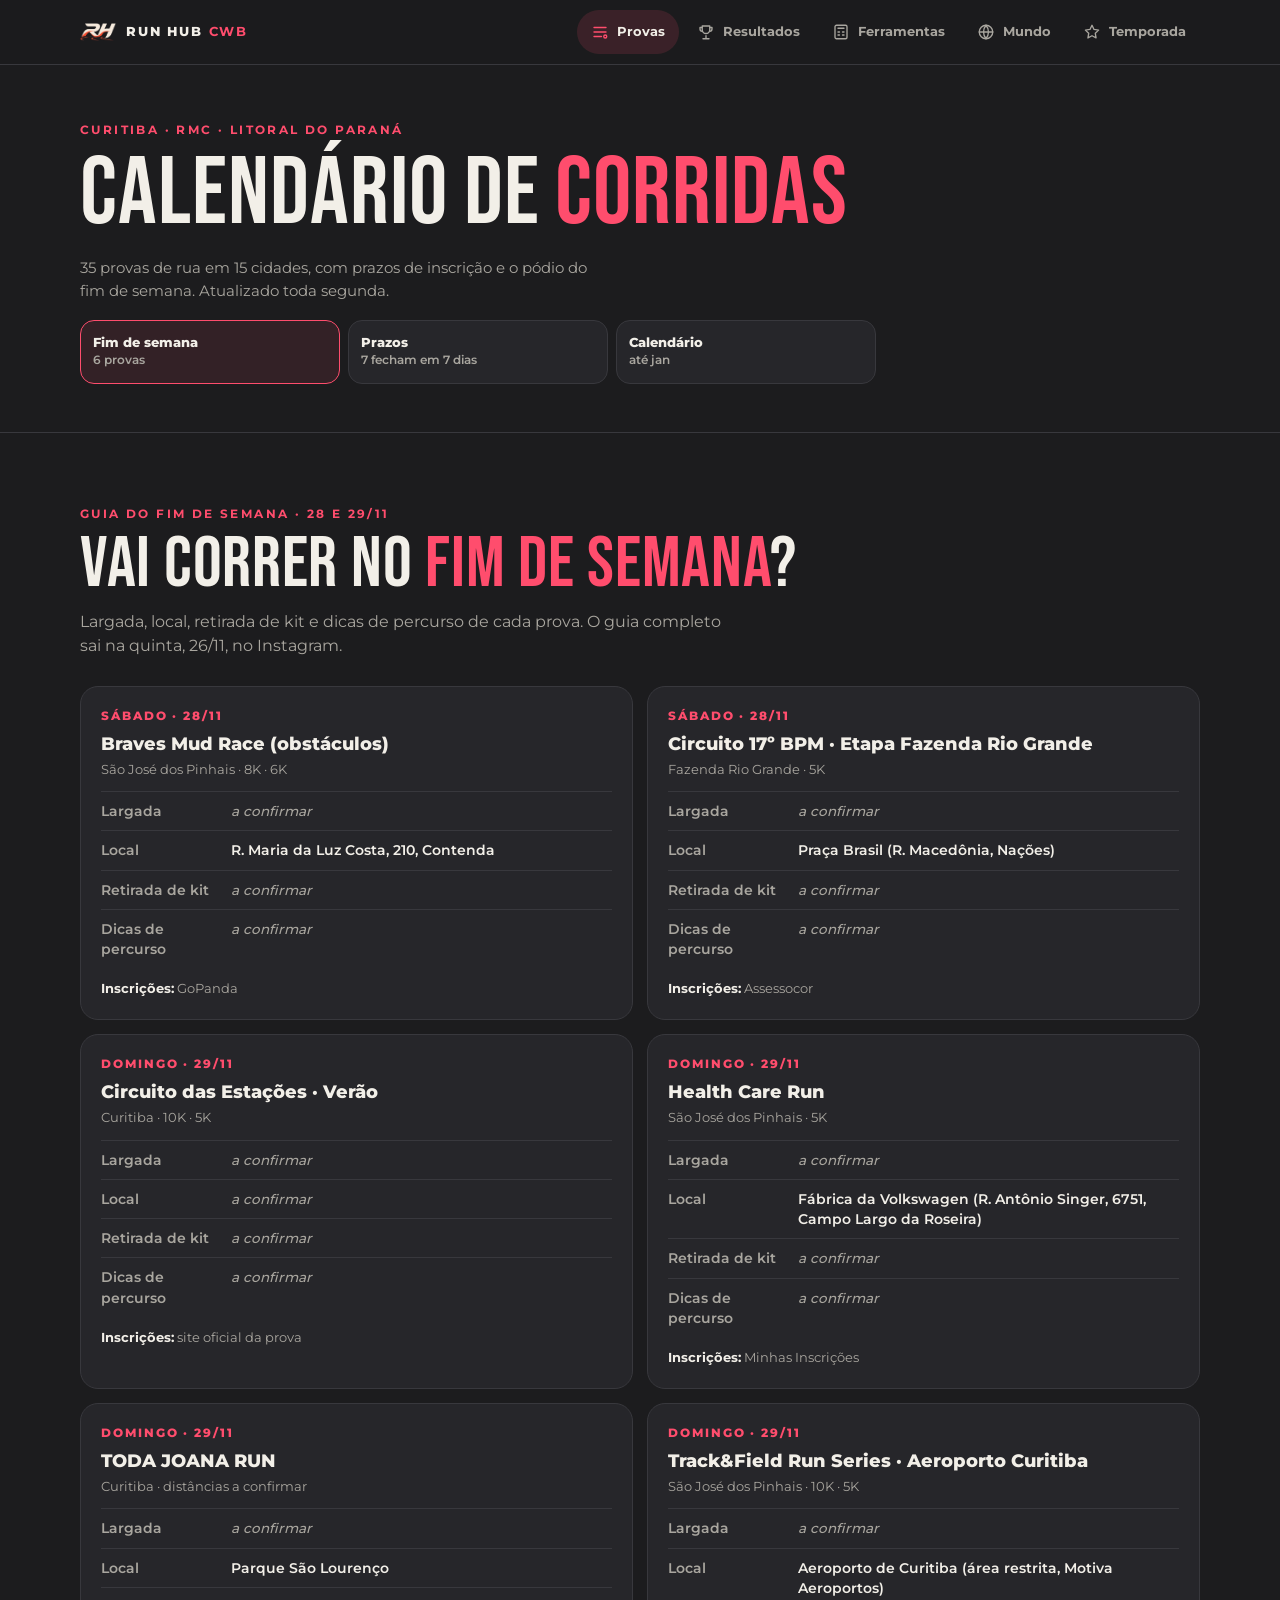
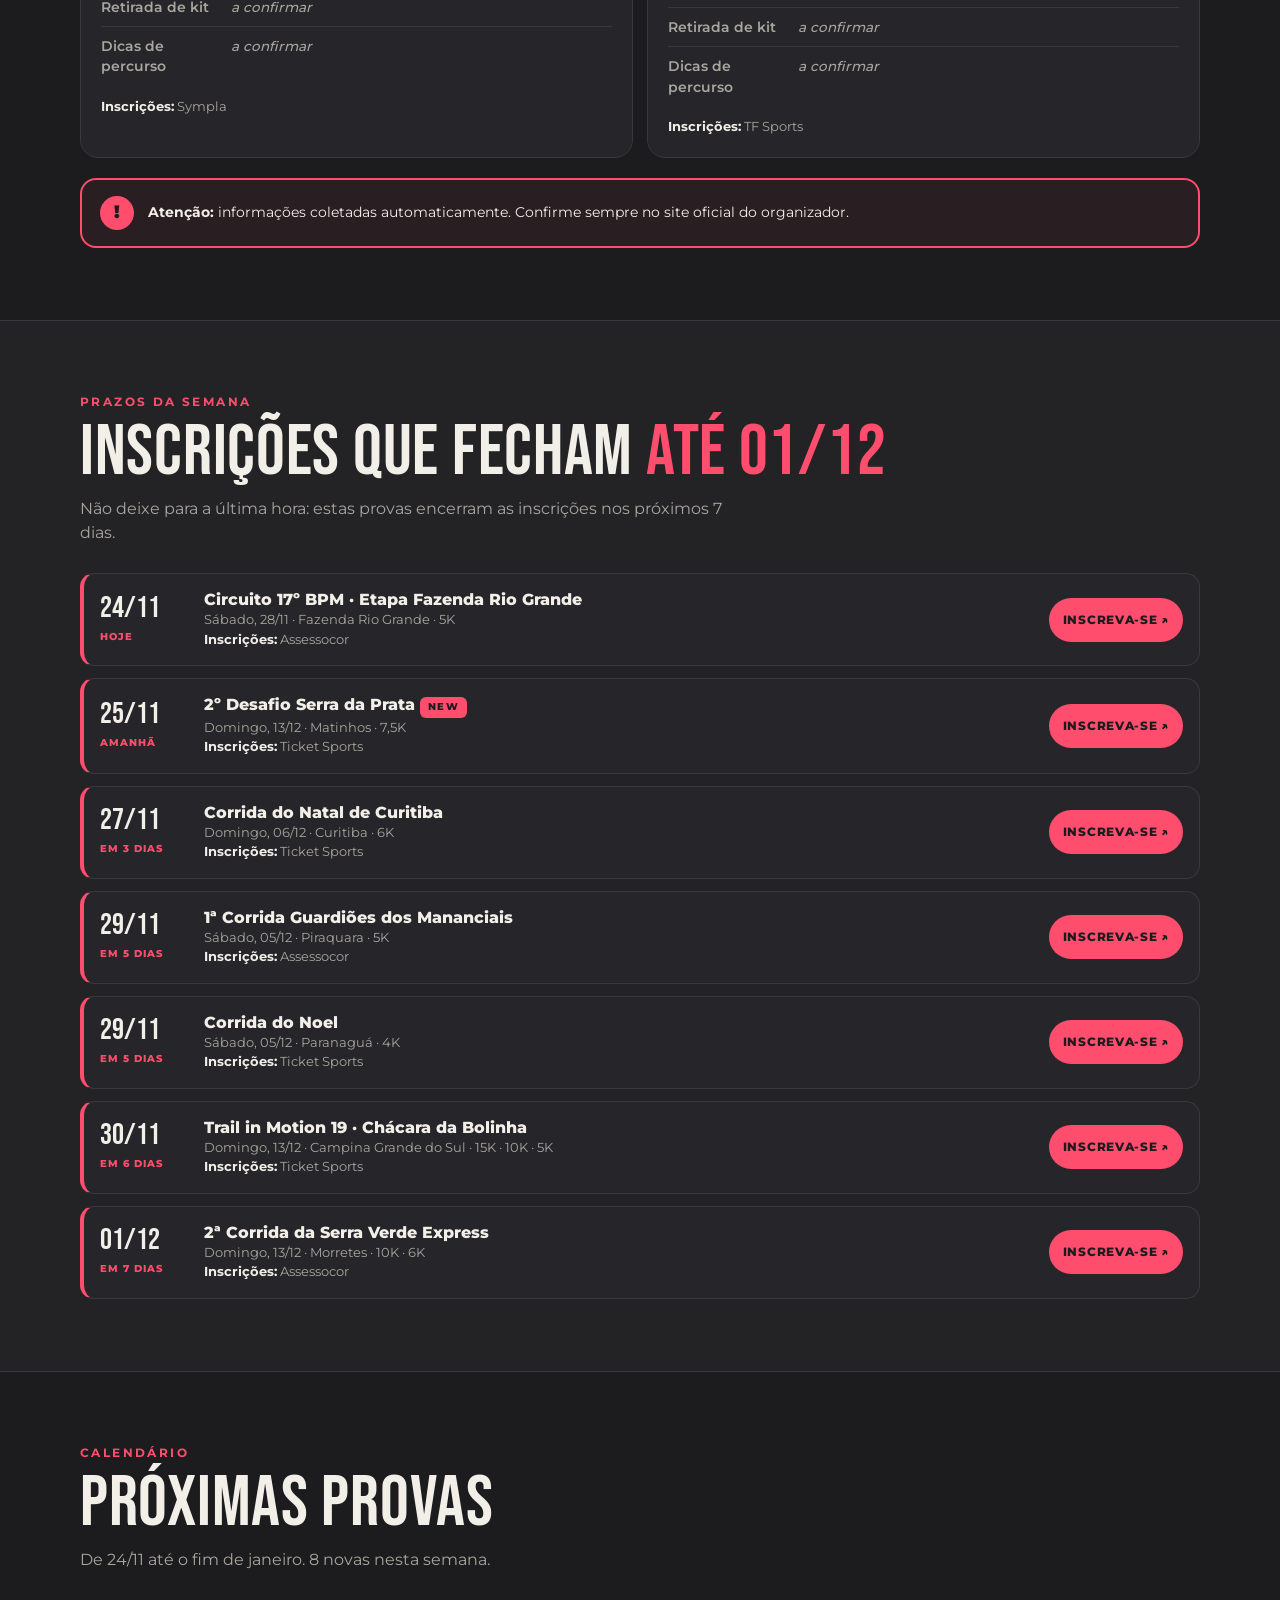
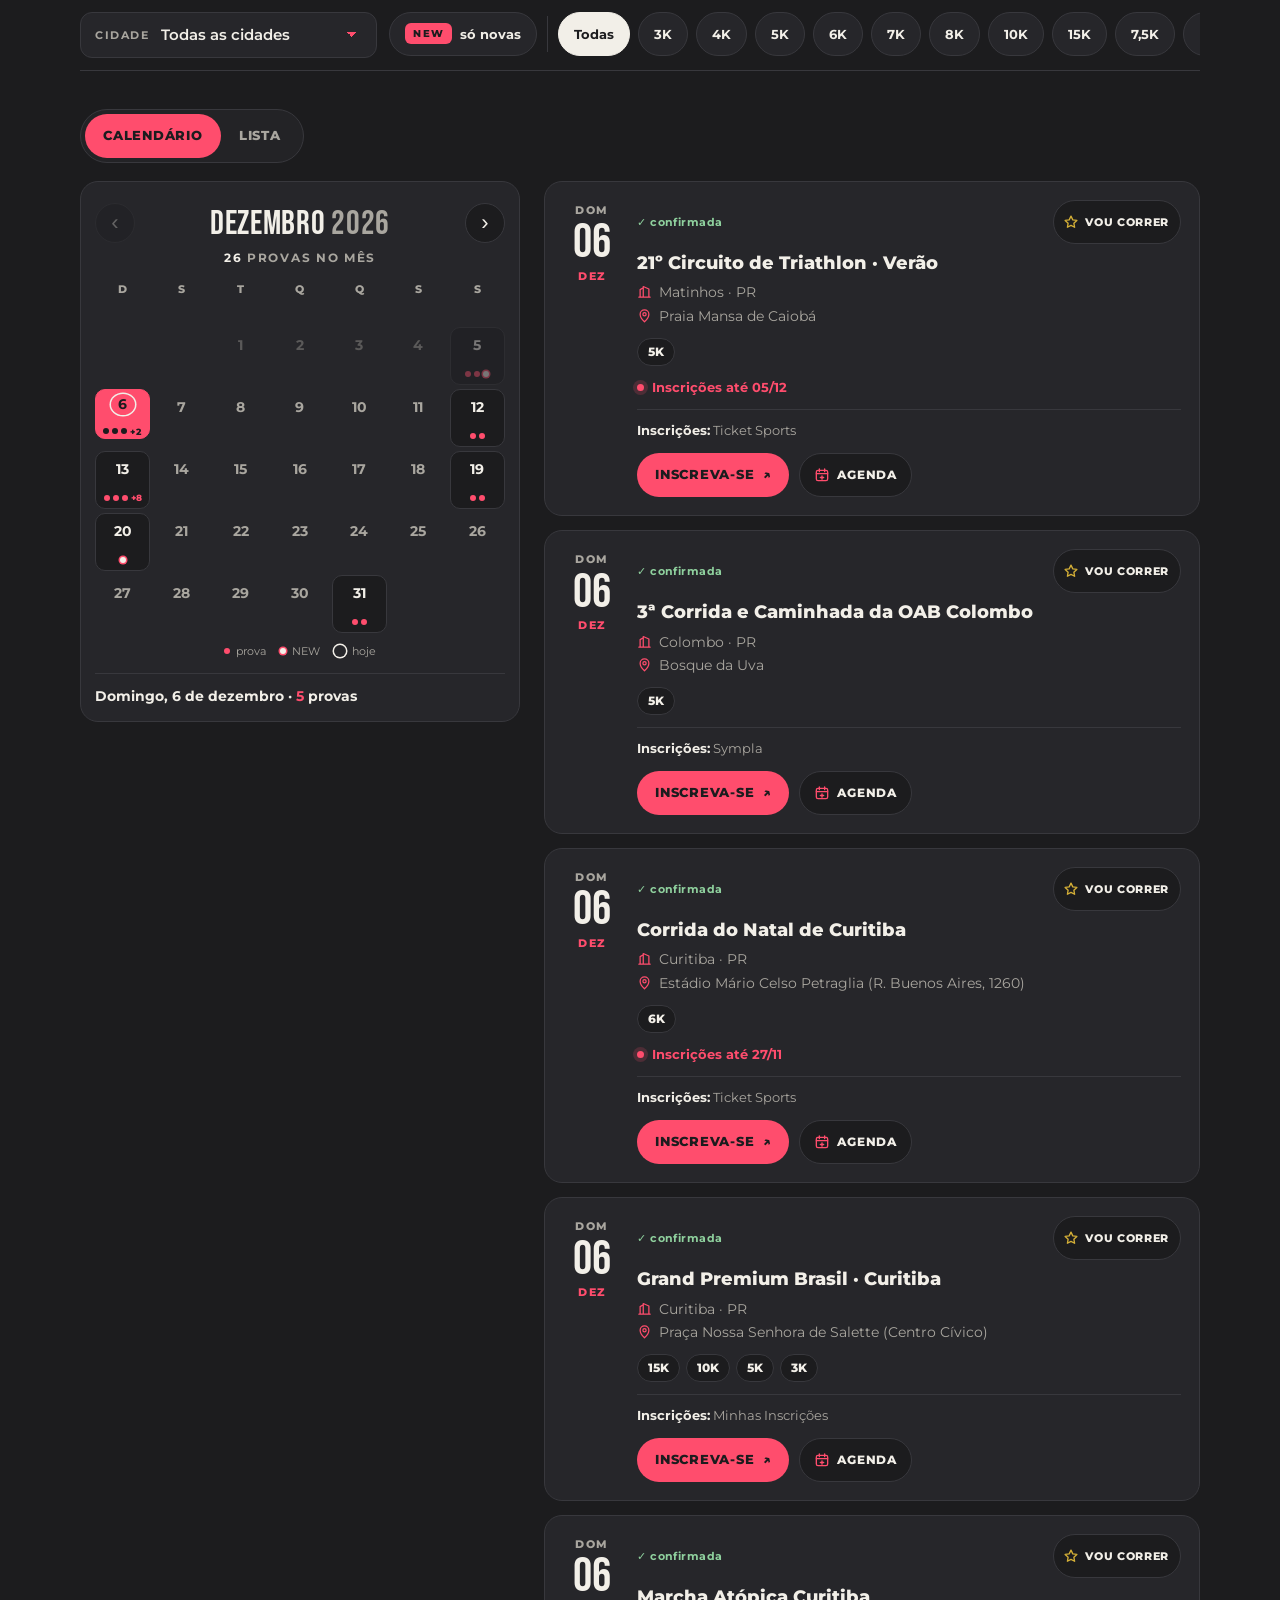
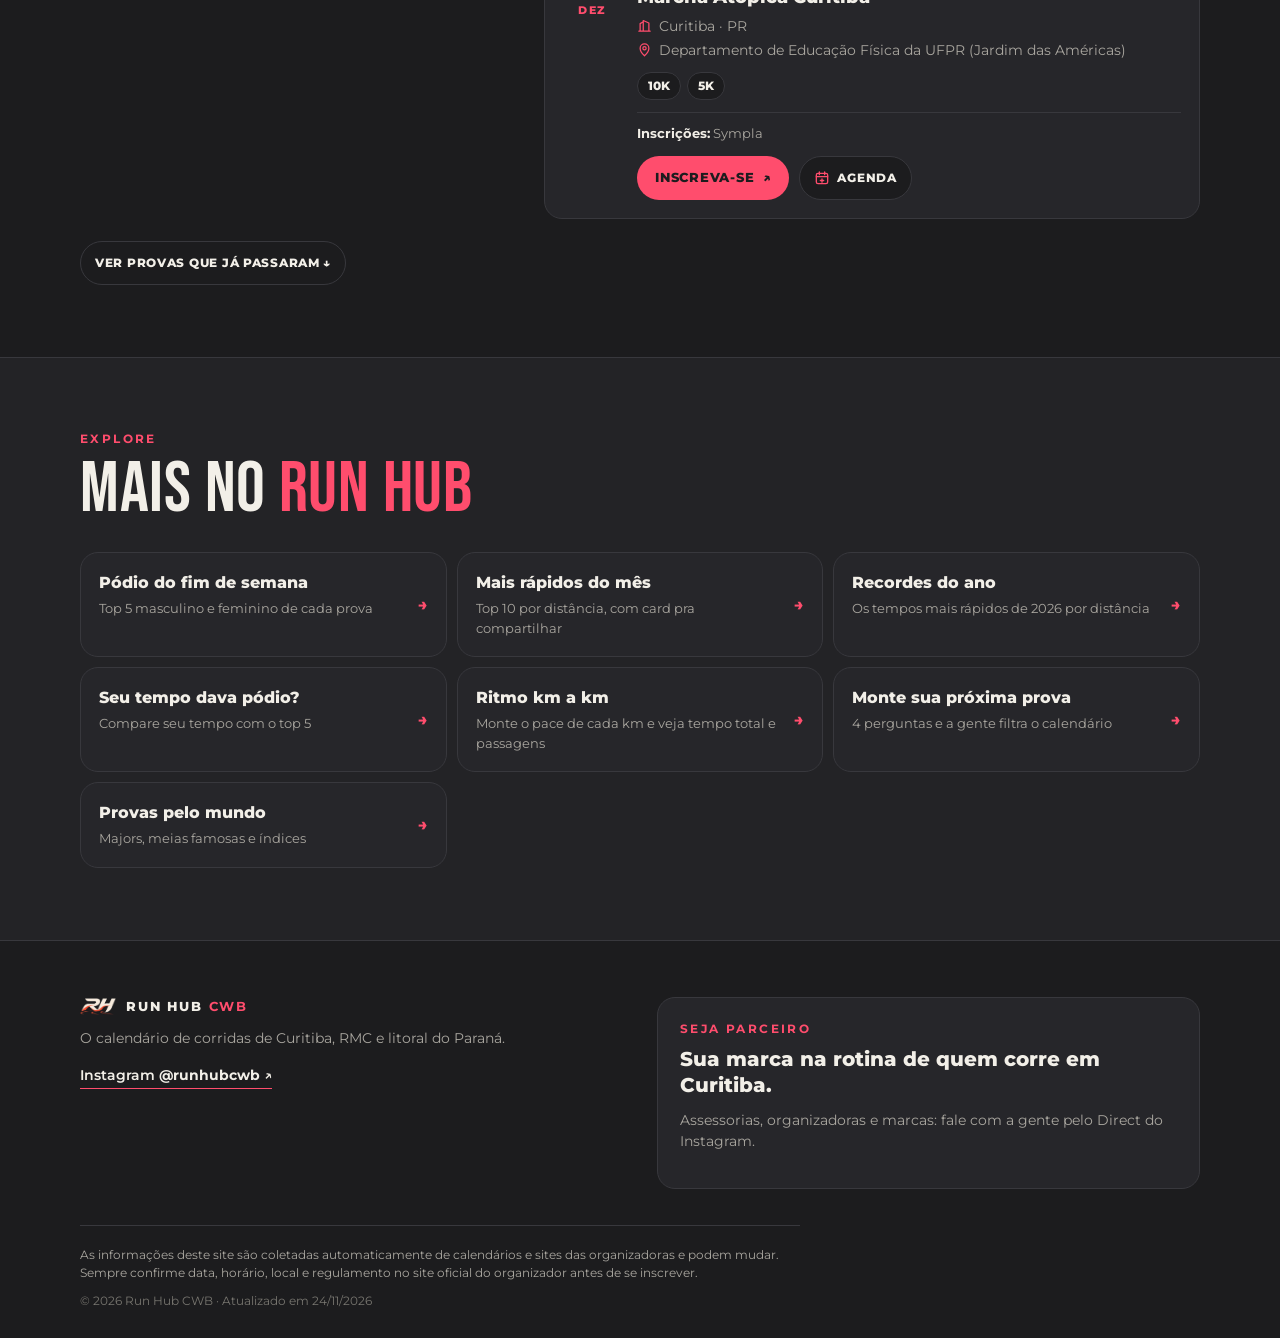
==== commit 13ad3752: "Rotina 24/11: calendário e prazos atualizados" ====
--- a/index.html
+++ b/index.html
@@ -17,7 +17,7 @@
   <p class="kicker">Curitiba · RMC · litoral do Paraná</p>
   <h1>Calendário de <em>corridas</em></h1>
   <p class="lead">35 provas de rua em 15 cidades, com prazos de inscrição e o pódio do fim de semana. Atualizado toda segunda.</p>
-  <nav class="quick" aria-label="Atalhos"><a href="#guia"><b>Fim de semana</b><span>6 provas</span></a><a href="#prazos"><b>Prazos</b><span>6 fecham em 7 dias</span></a><a href="#calendario"><b>Calendário</b><span>até jan</span></a></nav>
+  <nav class="quick" aria-label="Atalhos"><a href="#guia"><b>Fim de semana</b><span>6 provas</span></a><a href="#prazos"><b>Prazos</b><span>7 fecham em 7 dias</span></a><a href="#calendario"><b>Calendário</b><span>até jan</span></a></nav>
 </div></header>
 
 <main><section class="sec" id="guia"><div class="wrap">
@@ -55,35 +55,38 @@
 </article></div>
   <div class="disc"><span class="warn">!</span><p><b>Atenção:</b> informações coletadas automaticamente. Confirme sempre no site oficial do organizador.</p></div>
 </div></section><section class="sec sec-alt" id="prazos"><div class="wrap">
-  <div class="sec-h"><p class="eyebrow">Prazos da semana</p><h2>Inscrições que fecham <em>até 30/11</em></h2><p class="sub">Não deixe para a última hora: estas provas encerram as inscrições nos próximos 7 dias.</p></div>
-  <ul class="pz-list"><li class="pz"><div class="pz-d"><span class="dd">24/11</span><span class="q">amanhã</span></div>
+  <div class="sec-h"><p class="eyebrow">Prazos da semana</p><h2>Inscrições que fecham <em>até 01/12</em></h2><p class="sub">Não deixe para a última hora: estas provas encerram as inscrições nos próximos 7 dias.</p></div>
+  <ul class="pz-list"><li class="pz"><div class="pz-d"><span class="dd">24/11</span><span class="q">hoje</span></div>
 <div class="pz-b"><h4>Circuito 17º BPM · Etapa Fazenda Rio Grande</h4><p>Sábado, 28/11 · Fazenda Rio Grande · 5K</p>
 <p class="via"><b>Inscrições:</b> Assessocor</p></div>
-<a class="btn btn-sm" href="https://app.assessocor.online/evento/circuito-17o-bpm-de-corridas-de-rua/938" target="_blank" rel="noopener" data-goatcounter-click="inscricao-2026-11-28-circuito-17o-bpm-etapa-fazenda-rio-grande">Inscreva-se ↗</a></li><li class="pz"><div class="pz-d"><span class="dd">25/11</span><span class="q">em 2 dias</span></div>
+<a class="btn btn-sm" href="https://app.assessocor.online/evento/circuito-17o-bpm-de-corridas-de-rua/938" target="_blank" rel="noopener" data-goatcounter-click="inscricao-2026-11-28-circuito-17o-bpm-etapa-fazenda-rio-grande">Inscreva-se ↗</a></li><li class="pz"><div class="pz-d"><span class="dd">25/11</span><span class="q">amanhã</span></div>
 <div class="pz-b"><h4>2º Desafio Serra da Prata <span class="tag tag-new">NEW</span></h4><p>Domingo, 13/12 · Matinhos · 7,5K</p>
 <p class="via"><b>Inscrições:</b> Ticket Sports</p></div>
-<a class="btn btn-sm" href="https://www.ticketsports.com.br/e/e-88948" target="_blank" rel="noopener" data-goatcounter-click="inscricao-2026-12-13-2o-desafio-serra-da-prata">Inscreva-se ↗</a></li><li class="pz"><div class="pz-d"><span class="dd">27/11</span><span class="q">em 4 dias</span></div>
+<a class="btn btn-sm" href="https://www.ticketsports.com.br/e/e-88948" target="_blank" rel="noopener" data-goatcounter-click="inscricao-2026-12-13-2o-desafio-serra-da-prata">Inscreva-se ↗</a></li><li class="pz"><div class="pz-d"><span class="dd">27/11</span><span class="q">em 3 dias</span></div>
 <div class="pz-b"><h4>Corrida do Natal de Curitiba</h4><p>Domingo, 06/12 · Curitiba · 6K</p>
 <p class="via"><b>Inscrições:</b> Ticket Sports</p></div>
-<a class="btn btn-sm" href="https://www.ticketsports.com.br/e/e-88541" target="_blank" rel="noopener" data-goatcounter-click="inscricao-2026-12-06-corrida-do-natal-de-curitiba">Inscreva-se ↗</a></li><li class="pz"><div class="pz-d"><span class="dd">29/11</span><span class="q">em 6 dias</span></div>
+<a class="btn btn-sm" href="https://www.ticketsports.com.br/e/e-88541" target="_blank" rel="noopener" data-goatcounter-click="inscricao-2026-12-06-corrida-do-natal-de-curitiba">Inscreva-se ↗</a></li><li class="pz"><div class="pz-d"><span class="dd">29/11</span><span class="q">em 5 dias</span></div>
 <div class="pz-b"><h4>1ª Corrida Guardiões dos Mananciais</h4><p>Sábado, 05/12 · Piraquara · 5K</p>
 <p class="via"><b>Inscrições:</b> Assessocor</p></div>
-<a class="btn btn-sm" href="https://app.assessocor.online/evento/corrida-do-29o-bpm-piraquara/913" target="_blank" rel="noopener" data-goatcounter-click="inscricao-2026-12-05-1a-corrida-guardioes-dos-mananciais">Inscreva-se ↗</a></li><li class="pz"><div class="pz-d"><span class="dd">29/11</span><span class="q">em 6 dias</span></div>
+<a class="btn btn-sm" href="https://app.assessocor.online/evento/corrida-do-29o-bpm-piraquara/913" target="_blank" rel="noopener" data-goatcounter-click="inscricao-2026-12-05-1a-corrida-guardioes-dos-mananciais">Inscreva-se ↗</a></li><li class="pz"><div class="pz-d"><span class="dd">29/11</span><span class="q">em 5 dias</span></div>
 <div class="pz-b"><h4>Corrida do Noel</h4><p>Sábado, 05/12 · Paranaguá · 4K</p>
 <p class="via"><b>Inscrições:</b> Ticket Sports</p></div>
-<a class="btn btn-sm" href="https://www.ticketsports.com.br/e/e-86878" target="_blank" rel="noopener" data-goatcounter-click="inscricao-2026-12-05-corrida-do-noel">Inscreva-se ↗</a></li><li class="pz"><div class="pz-d"><span class="dd">30/11</span><span class="q">em 7 dias</span></div>
+<a class="btn btn-sm" href="https://www.ticketsports.com.br/e/e-86878" target="_blank" rel="noopener" data-goatcounter-click="inscricao-2026-12-05-corrida-do-noel">Inscreva-se ↗</a></li><li class="pz"><div class="pz-d"><span class="dd">30/11</span><span class="q">em 6 dias</span></div>
 <div class="pz-b"><h4>Trail in Motion 19 · Chácara da Bolinha</h4><p>Domingo, 13/12 · Campina Grande do Sul · 15K · 10K · 5K</p>
 <p class="via"><b>Inscrições:</b> Ticket Sports</p></div>
-<a class="btn btn-sm" href="https://www.ticketsports.com.br/e/e-88414" target="_blank" rel="noopener" data-goatcounter-click="inscricao-2026-12-13-trail-in-motion-19-chacara-da-bolinha">Inscreva-se ↗</a></li></ul>
+<a class="btn btn-sm" href="https://www.ticketsports.com.br/e/e-88414" target="_blank" rel="noopener" data-goatcounter-click="inscricao-2026-12-13-trail-in-motion-19-chacara-da-bolinha">Inscreva-se ↗</a></li><li class="pz"><div class="pz-d"><span class="dd">01/12</span><span class="q">em 7 dias</span></div>
+<div class="pz-b"><h4>2ª Corrida da Serra Verde Express</h4><p>Domingo, 13/12 · Morretes · 10K · 6K</p>
+<p class="via"><b>Inscrições:</b> Assessocor</p></div>
+<a class="btn btn-sm" href="https://app.assessocor.online/evento/serra-verde-express/905" target="_blank" rel="noopener" data-goatcounter-click="inscricao-2026-12-13-2a-corrida-da-serra-verde-express">Inscreva-se ↗</a></li></ul>
 </div></section><section class="sec" id="calendario"><div class="wrap">
-  <div class="sec-h"><p class="eyebrow">Calendário</p><h2>Próximas provas</h2><p class="sub">De 23/11 até o fim de janeiro. 8 novas nesta semana.</p></div>
+  <div class="sec-h"><p class="eyebrow">Calendário</p><h2>Próximas provas</h2><p class="sub">De 24/11 até o fim de janeiro. 8 novas nesta semana.</p></div>
   <div class="filters" role="search">
     <label class="sel"><span>Cidade</span><select id="f-city"><option value="">Todas as cidades</option><option value="Antonina">Antonina</option><option value="Araucária">Araucária</option><option value="Campina Grande do Sul">Campina Grande do Sul</option><option value="Campo Largo">Campo Largo</option><option value="Colombo">Colombo</option><option value="Curitiba">Curitiba</option><option value="Fazenda Rio Grande">Fazenda Rio Grande</option><option value="Guaratuba">Guaratuba</option><option value="Lapa">Lapa</option><option value="Mandirituba">Mandirituba</option><option value="Matinhos">Matinhos</option><option value="Morretes">Morretes</option><option value="Paranaguá">Paranaguá</option><option value="Piraquara">Piraquara</option><option value="São José dos Pinhais">São José dos Pinhais</option></select></label>
     <div class="fchips" aria-label="Distância"><button class="fchip fnew" id="f-new"><span class="tag tag-new">NEW</span> só novas</button><span class="fsep"></span><button class="fchip on" data-d="">Todas</button><button class="fchip" data-d="3k">3K</button><button class="fchip" data-d="4k">4K</button><button class="fchip" data-d="5k">5K</button><button class="fchip" data-d="6k">6K</button><button class="fchip" data-d="7k">7K</button><button class="fchip" data-d="8k">8K</button><button class="fchip" data-d="10k">10K</button><button class="fchip" data-d="15k">15K</button><button class="fchip" data-d="7-5k">7,5K</button><button class="fchip" data-d="kids-20m-500mk">Kids 20m-500mK</button></div>
   </div>
   <p class="result" id="f-result" aria-live="polite"></p>
   <div class="vtog" role="tablist" aria-label="Visualização"><button type="button" role="tab" data-v="cal" aria-selected="true">Calendário</button><button type="button" role="tab" data-v="list" aria-selected="false">Lista</button></div>
-  <div class="vbody"><div id="rh-calview" class="calview" data-today="2026-11-23" hidden></div>
+  <div class="vbody"><div id="rh-calview" class="calview" data-today="2026-11-24" hidden></div>
   <div id="rh-list"><section class="month" id="m-2026-11">
   <header class="month-h"><h3>Novembro <span>2026</span></h3><p class="count"><b class="n">6</b> provas</p></header>
   <div class="grid"><article class="race" id="r-2026-11-28-braves-mud-race-obstaculos" data-id="2026-11-28-braves-mud-race-obstaculos" data-date="2026-11-28" data-city="São José dos Pinhais" data-dist="8k 6k" data-new="0">
@@ -570,7 +573,7 @@
     <div class="partner"><p class="eyebrow">Seja parceiro</p><h3>Sua marca na rotina de quem corre em Curitiba.</h3><p class="muted">Assessorias, organizadoras e marcas: fale com a gente pelo Direct do Instagram.</p></div>
   </div>
   <p class="f-disc">As informações deste site são coletadas automaticamente de calendários e sites das organizadoras e podem mudar. Sempre confirme data, horário, local e regulamento no site oficial do organizador antes de se inscrever.</p>
-  <p class="f-copy">© 2026 Run Hub CWB · Atualizado em 23/11/2026</p>
+  <p class="f-copy">© 2026 Run Hub CWB · Atualizado em 24/11/2026</p>
 </div></footer>
 <nav class="tabbar" aria-label="Principal"><a class="tb" href="index.html" aria-current=page><svg viewBox="0 0 24 24" aria-hidden="true"><path d="M4 6h16M4 12h16M4 18h10"/><circle cx="19" cy="18" r="2"/></svg><span>Provas</span></a><a class="tb" href="resultados.html"><svg viewBox="0 0 24 24" aria-hidden="true"><path d="M8 21h8M12 17v4M7 4h10v5a5 5 0 0 1-10 0V4Z"/><path d="M17 6h3v2a3 3 0 0 1-3 3M7 6H4v2a3 3 0 0 0 3 3"/></svg><span>Resultados</span></a><a class="tb" href="ferramentas.html"><svg viewBox="0 0 24 24" aria-hidden="true"><rect x="4" y="3" width="16" height="18" rx="2"/><path d="M8 7h8M8 12h2M14 12h2M8 16h2M14 16h2"/></svg><span>Ferramentas</span></a><a class="tb" href="mundo.html"><svg viewBox="0 0 24 24" aria-hidden="true"><circle cx="12" cy="12" r="9"/><path d="M3 12h18M12 3a14 14 0 0 1 0 18M12 3a14 14 0 0 0 0 18"/></svg><span>Mundo</span></a><a class="tb" href="temporada.html"><svg viewBox="0 0 24 24" aria-hidden="true"><path d="m12 3 2.7 5.6 6.1.9-4.4 4.3 1 6.1L12 17l-5.4 2.9 1-6.1L3.2 9.5l6.1-.9Z"/></svg><span>Temporada</span><b class="badge" data-badge hidden>0</b></a></nav>
 <script src="js/app.js" defer></script><script src="js/season.js" defer></script><script src="js/weather.js" defer></script><script src="js/card.js" defer></script><script src="js/calview.js" defer></script>
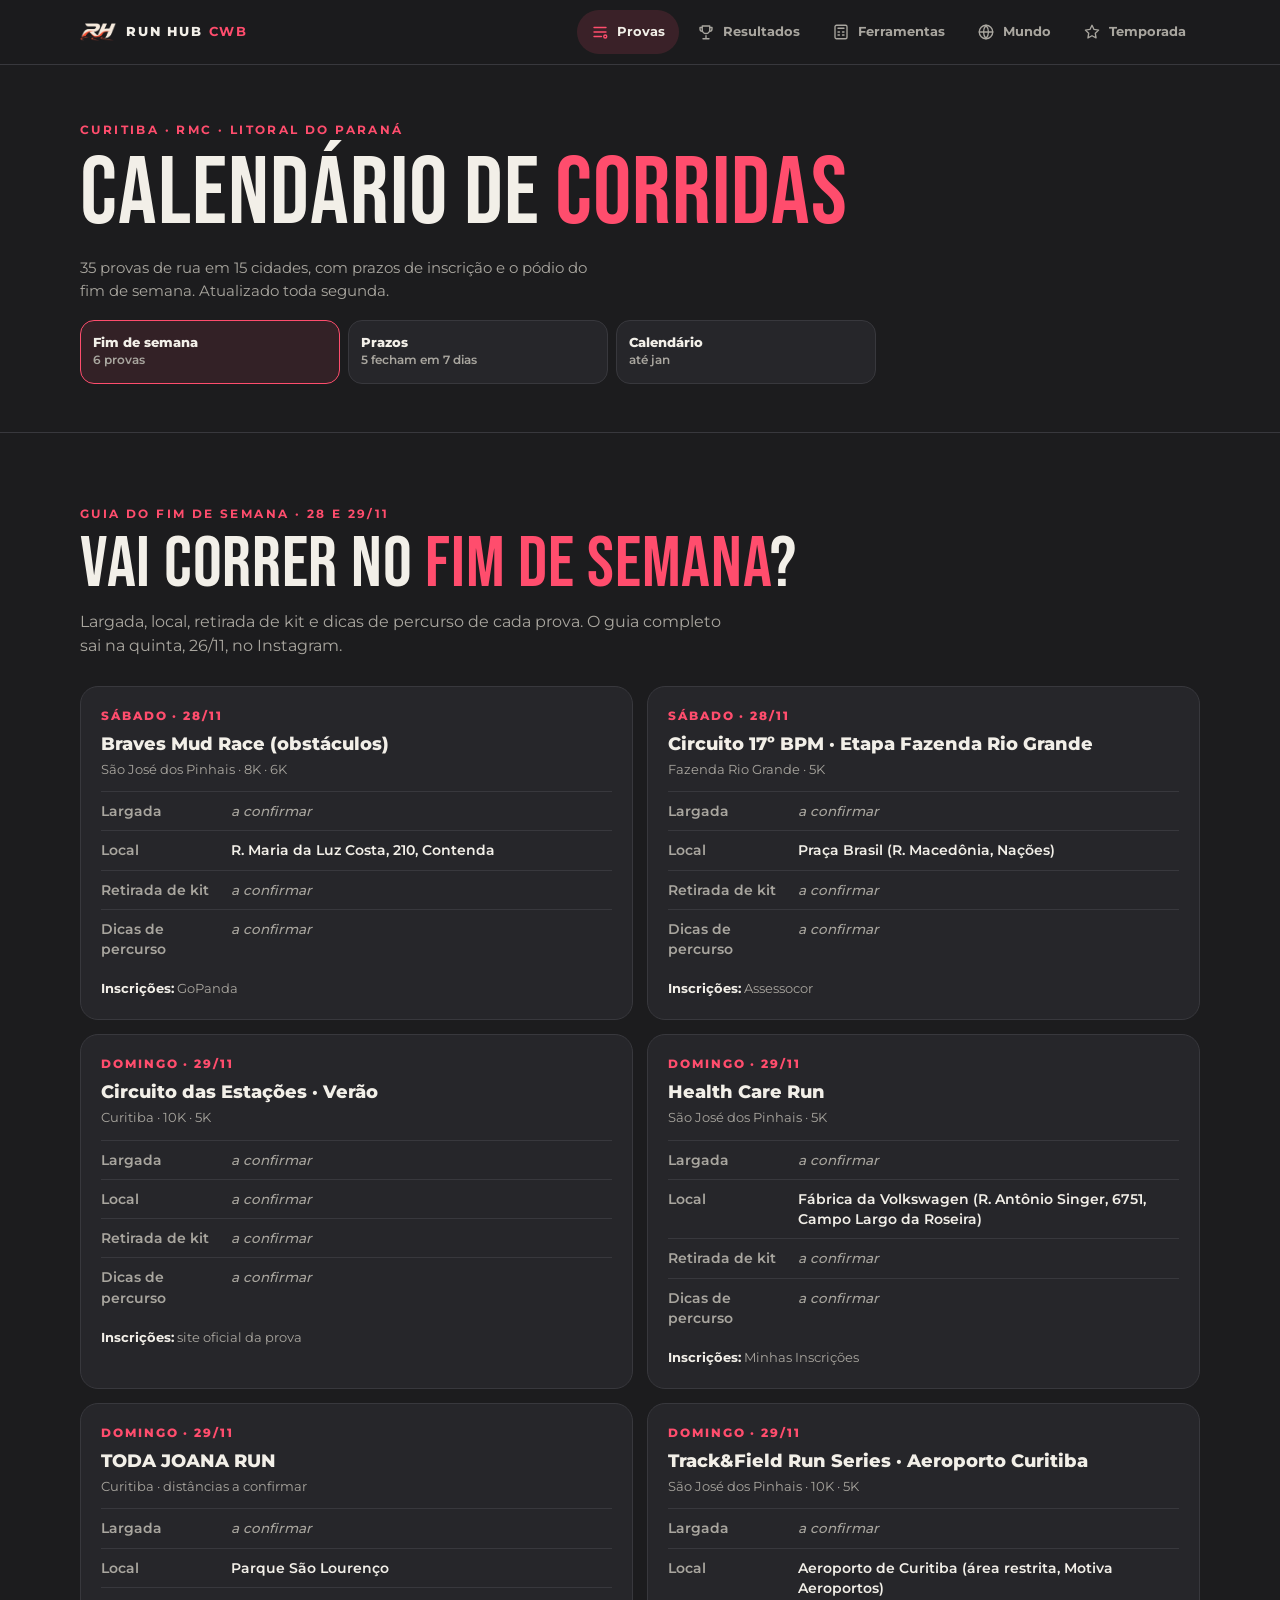
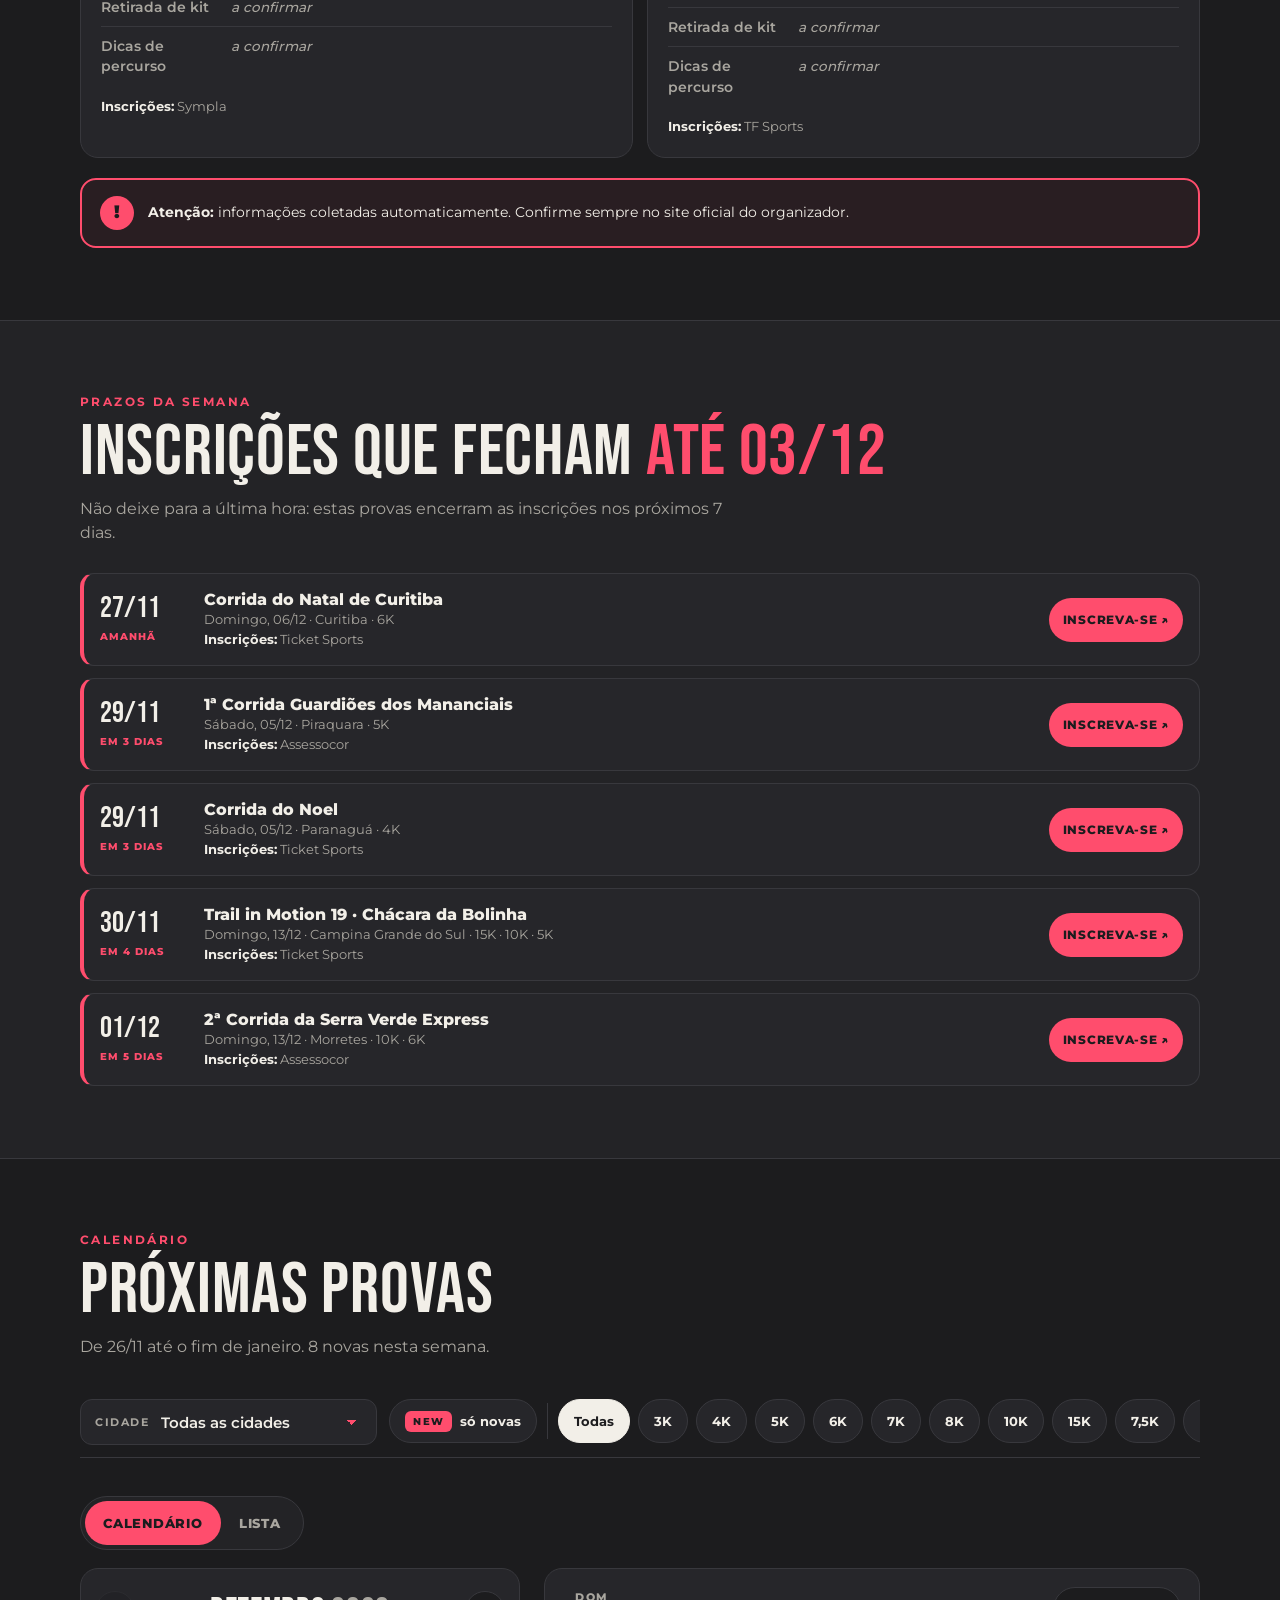
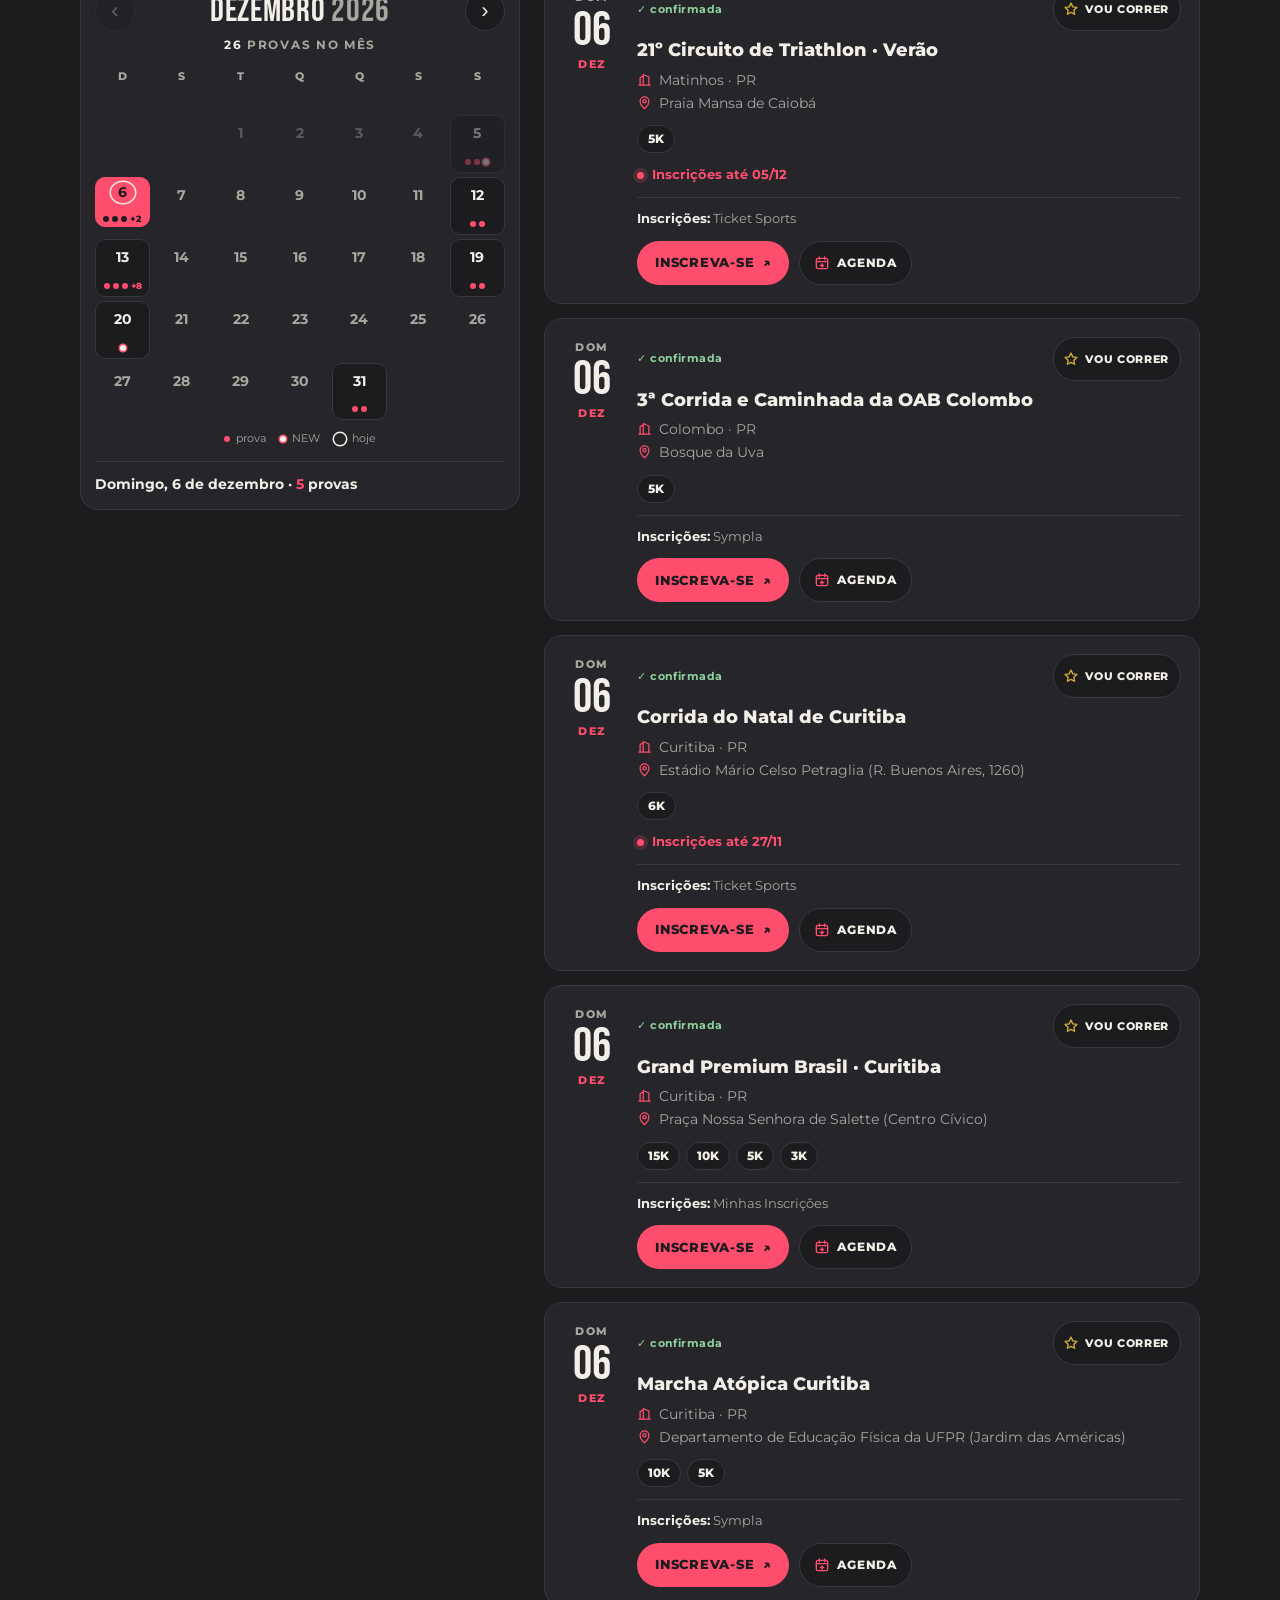
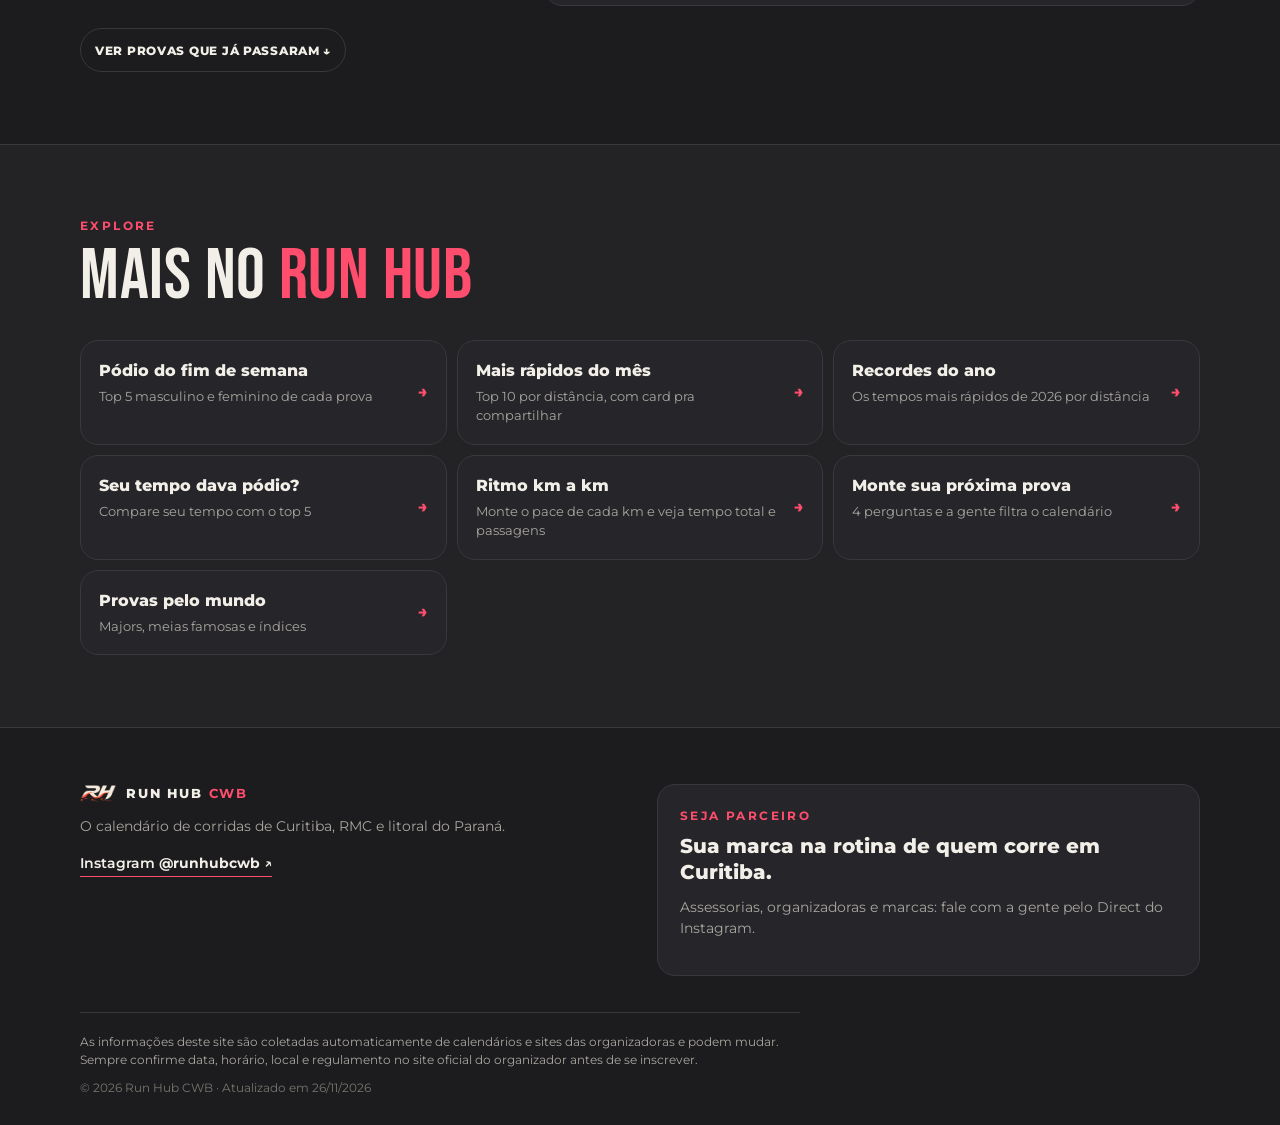
==== commit fe51e190: "Rotina 26/11: prazos de inscrição vencidos removidos" ====
--- a/index.html
+++ b/index.html
@@ -17,7 +17,7 @@
   <p class="kicker">Curitiba · RMC · litoral do Paraná</p>
   <h1>Calendário de <em>corridas</em></h1>
   <p class="lead">35 provas de rua em 15 cidades, com prazos de inscrição e o pódio do fim de semana. Atualizado toda segunda.</p>
-  <nav class="quick" aria-label="Atalhos"><a href="#guia"><b>Fim de semana</b><span>6 provas</span></a><a href="#prazos"><b>Prazos</b><span>7 fecham em 7 dias</span></a><a href="#calendario"><b>Calendário</b><span>até jan</span></a></nav>
+  <nav class="quick" aria-label="Atalhos"><a href="#guia"><b>Fim de semana</b><span>6 provas</span></a><a href="#prazos"><b>Prazos</b><span>5 fecham em 7 dias</span></a><a href="#calendario"><b>Calendário</b><span>até jan</span></a></nav>
 </div></header>
 
 <main><section class="sec" id="guia"><div class="wrap">
@@ -55,38 +55,32 @@
 </article></div>
   <div class="disc"><span class="warn">!</span><p><b>Atenção:</b> informações coletadas automaticamente. Confirme sempre no site oficial do organizador.</p></div>
 </div></section><section class="sec sec-alt" id="prazos"><div class="wrap">
-  <div class="sec-h"><p class="eyebrow">Prazos da semana</p><h2>Inscrições que fecham <em>até 01/12</em></h2><p class="sub">Não deixe para a última hora: estas provas encerram as inscrições nos próximos 7 dias.</p></div>
-  <ul class="pz-list"><li class="pz"><div class="pz-d"><span class="dd">24/11</span><span class="q">hoje</span></div>
-<div class="pz-b"><h4>Circuito 17º BPM · Etapa Fazenda Rio Grande</h4><p>Sábado, 28/11 · Fazenda Rio Grande · 5K</p>
-<p class="via"><b>Inscrições:</b> Assessocor</p></div>
-<a class="btn btn-sm" href="https://app.assessocor.online/evento/circuito-17o-bpm-de-corridas-de-rua/938" target="_blank" rel="noopener" data-goatcounter-click="inscricao-2026-11-28-circuito-17o-bpm-etapa-fazenda-rio-grande">Inscreva-se ↗</a></li><li class="pz"><div class="pz-d"><span class="dd">25/11</span><span class="q">amanhã</span></div>
-<div class="pz-b"><h4>2º Desafio Serra da Prata <span class="tag tag-new">NEW</span></h4><p>Domingo, 13/12 · Matinhos · 7,5K</p>
-<p class="via"><b>Inscrições:</b> Ticket Sports</p></div>
-<a class="btn btn-sm" href="https://www.ticketsports.com.br/e/e-88948" target="_blank" rel="noopener" data-goatcounter-click="inscricao-2026-12-13-2o-desafio-serra-da-prata">Inscreva-se ↗</a></li><li class="pz"><div class="pz-d"><span class="dd">27/11</span><span class="q">em 3 dias</span></div>
+  <div class="sec-h"><p class="eyebrow">Prazos da semana</p><h2>Inscrições que fecham <em>até 03/12</em></h2><p class="sub">Não deixe para a última hora: estas provas encerram as inscrições nos próximos 7 dias.</p></div>
+  <ul class="pz-list"><li class="pz"><div class="pz-d"><span class="dd">27/11</span><span class="q">amanhã</span></div>
 <div class="pz-b"><h4>Corrida do Natal de Curitiba</h4><p>Domingo, 06/12 · Curitiba · 6K</p>
 <p class="via"><b>Inscrições:</b> Ticket Sports</p></div>
-<a class="btn btn-sm" href="https://www.ticketsports.com.br/e/e-88541" target="_blank" rel="noopener" data-goatcounter-click="inscricao-2026-12-06-corrida-do-natal-de-curitiba">Inscreva-se ↗</a></li><li class="pz"><div class="pz-d"><span class="dd">29/11</span><span class="q">em 5 dias</span></div>
+<a class="btn btn-sm" href="https://www.ticketsports.com.br/e/e-88541" target="_blank" rel="noopener" data-goatcounter-click="inscricao-2026-12-06-corrida-do-natal-de-curitiba">Inscreva-se ↗</a></li><li class="pz"><div class="pz-d"><span class="dd">29/11</span><span class="q">em 3 dias</span></div>
 <div class="pz-b"><h4>1ª Corrida Guardiões dos Mananciais</h4><p>Sábado, 05/12 · Piraquara · 5K</p>
 <p class="via"><b>Inscrições:</b> Assessocor</p></div>
-<a class="btn btn-sm" href="https://app.assessocor.online/evento/corrida-do-29o-bpm-piraquara/913" target="_blank" rel="noopener" data-goatcounter-click="inscricao-2026-12-05-1a-corrida-guardioes-dos-mananciais">Inscreva-se ↗</a></li><li class="pz"><div class="pz-d"><span class="dd">29/11</span><span class="q">em 5 dias</span></div>
+<a class="btn btn-sm" href="https://app.assessocor.online/evento/corrida-do-29o-bpm-piraquara/913" target="_blank" rel="noopener" data-goatcounter-click="inscricao-2026-12-05-1a-corrida-guardioes-dos-mananciais">Inscreva-se ↗</a></li><li class="pz"><div class="pz-d"><span class="dd">29/11</span><span class="q">em 3 dias</span></div>
 <div class="pz-b"><h4>Corrida do Noel</h4><p>Sábado, 05/12 · Paranaguá · 4K</p>
 <p class="via"><b>Inscrições:</b> Ticket Sports</p></div>
-<a class="btn btn-sm" href="https://www.ticketsports.com.br/e/e-86878" target="_blank" rel="noopener" data-goatcounter-click="inscricao-2026-12-05-corrida-do-noel">Inscreva-se ↗</a></li><li class="pz"><div class="pz-d"><span class="dd">30/11</span><span class="q">em 6 dias</span></div>
+<a class="btn btn-sm" href="https://www.ticketsports.com.br/e/e-86878" target="_blank" rel="noopener" data-goatcounter-click="inscricao-2026-12-05-corrida-do-noel">Inscreva-se ↗</a></li><li class="pz"><div class="pz-d"><span class="dd">30/11</span><span class="q">em 4 dias</span></div>
 <div class="pz-b"><h4>Trail in Motion 19 · Chácara da Bolinha</h4><p>Domingo, 13/12 · Campina Grande do Sul · 15K · 10K · 5K</p>
 <p class="via"><b>Inscrições:</b> Ticket Sports</p></div>
-<a class="btn btn-sm" href="https://www.ticketsports.com.br/e/e-88414" target="_blank" rel="noopener" data-goatcounter-click="inscricao-2026-12-13-trail-in-motion-19-chacara-da-bolinha">Inscreva-se ↗</a></li><li class="pz"><div class="pz-d"><span class="dd">01/12</span><span class="q">em 7 dias</span></div>
+<a class="btn btn-sm" href="https://www.ticketsports.com.br/e/e-88414" target="_blank" rel="noopener" data-goatcounter-click="inscricao-2026-12-13-trail-in-motion-19-chacara-da-bolinha">Inscreva-se ↗</a></li><li class="pz"><div class="pz-d"><span class="dd">01/12</span><span class="q">em 5 dias</span></div>
 <div class="pz-b"><h4>2ª Corrida da Serra Verde Express</h4><p>Domingo, 13/12 · Morretes · 10K · 6K</p>
 <p class="via"><b>Inscrições:</b> Assessocor</p></div>
 <a class="btn btn-sm" href="https://app.assessocor.online/evento/serra-verde-express/905" target="_blank" rel="noopener" data-goatcounter-click="inscricao-2026-12-13-2a-corrida-da-serra-verde-express">Inscreva-se ↗</a></li></ul>
 </div></section><section class="sec" id="calendario"><div class="wrap">
-  <div class="sec-h"><p class="eyebrow">Calendário</p><h2>Próximas provas</h2><p class="sub">De 24/11 até o fim de janeiro. 8 novas nesta semana.</p></div>
+  <div class="sec-h"><p class="eyebrow">Calendário</p><h2>Próximas provas</h2><p class="sub">De 26/11 até o fim de janeiro. 8 novas nesta semana.</p></div>
   <div class="filters" role="search">
     <label class="sel"><span>Cidade</span><select id="f-city"><option value="">Todas as cidades</option><option value="Antonina">Antonina</option><option value="Araucária">Araucária</option><option value="Campina Grande do Sul">Campina Grande do Sul</option><option value="Campo Largo">Campo Largo</option><option value="Colombo">Colombo</option><option value="Curitiba">Curitiba</option><option value="Fazenda Rio Grande">Fazenda Rio Grande</option><option value="Guaratuba">Guaratuba</option><option value="Lapa">Lapa</option><option value="Mandirituba">Mandirituba</option><option value="Matinhos">Matinhos</option><option value="Morretes">Morretes</option><option value="Paranaguá">Paranaguá</option><option value="Piraquara">Piraquara</option><option value="São José dos Pinhais">São José dos Pinhais</option></select></label>
     <div class="fchips" aria-label="Distância"><button class="fchip fnew" id="f-new"><span class="tag tag-new">NEW</span> só novas</button><span class="fsep"></span><button class="fchip on" data-d="">Todas</button><button class="fchip" data-d="3k">3K</button><button class="fchip" data-d="4k">4K</button><button class="fchip" data-d="5k">5K</button><button class="fchip" data-d="6k">6K</button><button class="fchip" data-d="7k">7K</button><button class="fchip" data-d="8k">8K</button><button class="fchip" data-d="10k">10K</button><button class="fchip" data-d="15k">15K</button><button class="fchip" data-d="7-5k">7,5K</button><button class="fchip" data-d="kids-20m-500mk">Kids 20m-500mK</button></div>
   </div>
   <p class="result" id="f-result" aria-live="polite"></p>
   <div class="vtog" role="tablist" aria-label="Visualização"><button type="button" role="tab" data-v="cal" aria-selected="true">Calendário</button><button type="button" role="tab" data-v="list" aria-selected="false">Lista</button></div>
-  <div class="vbody"><div id="rh-calview" class="calview" data-today="2026-11-24" hidden></div>
+  <div class="vbody"><div id="rh-calview" class="calview" data-today="2026-11-26" hidden></div>
   <div id="rh-list"><section class="month" id="m-2026-11">
   <header class="month-h"><h3>Novembro <span>2026</span></h3><p class="count"><b class="n">6</b> provas</p></header>
   <div class="grid"><article class="race" id="r-2026-11-28-braves-mud-race-obstaculos" data-id="2026-11-28-braves-mud-race-obstaculos" data-date="2026-11-28" data-city="São José dos Pinhais" data-dist="8k 6k" data-new="0">
@@ -110,10 +104,10 @@
     <h3>Circuito 17º BPM · Etapa Fazenda Rio Grande</h3>
     <ul class="meta"><li><svg class="ic" viewBox="0 0 24 24" aria-hidden="true"><path d="M3 21h18M5 21V9l5-3v15M10 21V4l9 4v13"/></svg>Fazenda Rio Grande · PR</li><li><svg class="ic" viewBox="0 0 24 24" aria-hidden="true"><path d="M12 22s7-6.2 7-12a7 7 0 1 0-14 0c0 5.8 7 12 7 12z"/><circle cx="12" cy="10" r="2.6"/></svg>Praça Brasil (R. Macedônia, Nações)</li></ul>
     <div class="chips"><span class="chip">5K</span></div>
-    <p class="prazo"><span class="dot"></span>Inscrições até 24/11</p>
+    
     <div class="wx" data-id="2026-11-28-circuito-17o-bpm-etapa-fazenda-rio-grande" hidden></div>
     <div class="foot"><p class="via"><b>Inscrições:</b> Assessocor</p>
-    <div class="acts"><a class="btn" href="https://app.assessocor.online/evento/circuito-17o-bpm-de-corridas-de-rua/938" target="_blank" rel="noopener" data-goatcounter-click="inscricao-2026-11-28-circuito-17o-bpm-etapa-fazenda-rio-grande">Inscreva-se <span aria-hidden="true">↗</span></a><details class="cal"><summary aria-label="Adicionar à agenda"><svg class="ic" viewBox="0 0 24 24" aria-hidden="true"><rect x="3.5" y="5" width="17" height="15.5" rx="2.5"/><path d="M3.5 10h17M8 3v4M16 3v4M12 13.2v5M9.5 15.7h5"/></svg><span>Agenda</span></summary><div class="cal-m"><p class="cal-h">Dia da prova · 28/11</p><a href="https://calendar.google.com/calendar/render?action=TEMPLATE&amp;text=Circuito%2017%C2%BA%20BPM%20%C2%B7%20Etapa%20Fazenda%20Rio%20Grande&amp;dates=20261128/20261129&amp;details=Circuito%2017%C2%BA%20BPM%20%C2%B7%20Etapa%20Fazenda%20Rio%20Grande%0AFazenda%20Rio%20Grande%20%C2%B7%205K%0AHor%C3%A1rio%20de%20largada%20a%20confirmar.%0A%0AInscri%C3%A7%C3%B5es%3A%20Assessocor%0Ahttps%3A//app.assessocor.online/evento/circuito-17o-bpm-de-corridas-de-rua/938%0A%0AConfirme%20data%2C%20hor%C3%A1rio%20e%20local%20no%20site%20oficial%20do%20organizador.%0ARun%20Hub%20CWB%20%C2%B7%20runhubcwb.github.io&amp;location=Pra%C3%A7a%20Brasil%20%28R.%20Maced%C3%B4nia%2C%20Na%C3%A7%C3%B5es%29%2C%20Fazenda%20Rio%20Grande%20-%20PR&amp;ctz=America%2FSao_Paulo" target="_blank" rel="noopener"><span class="cal-i">G</span>Google Agenda</a><a href="ics/2026-11-28-circuito-17o-bpm-etapa-fazenda-rio-grande.ics" download><span class="cal-i"></span>Apple / Outlook (.ics)</a><p class="cal-h">Lembrar do fim das inscrições · 24/11</p><a href="https://calendar.google.com/calendar/render?action=TEMPLATE&amp;text=%C3%9Altimo%20dia%20de%20inscri%C3%A7%C3%B5es%20%C2%B7%20Circuito%2017%C2%BA%20BPM%20%C2%B7%20Etapa%20Fazenda%20Rio%20Grande&amp;dates=20261124/20261125&amp;details=%C3%9Altimo%20dia%20para%20se%20inscrever%20em%20Circuito%2017%C2%BA%20BPM%20%C2%B7%20Etapa%20Fazenda%20Rio%20Grande%20%2828/11%2C%20Fazenda%20Rio%20Grande%29.%0A%0AInscri%C3%A7%C3%B5es%3A%20Assessocor%0Ahttps%3A//app.assessocor.online/evento/circuito-17o-bpm-de-corridas-de-rua/938%0A%0AConfirme%20o%20prazo%20no%20site%20oficial%20do%20organizador.%0ARun%20Hub%20CWB%20%C2%B7%20runhubcwb.github.io&amp;location=&amp;ctz=America%2FSao_Paulo" target="_blank" rel="noopener"><span class="cal-i">G</span>Google Agenda</a><a href="ics/2026-11-28-circuito-17o-bpm-etapa-fazenda-rio-grande-inscricoes.ics" download><span class="cal-i"></span>Apple / Outlook (.ics)</a></div></details></div></div>
+    <div class="acts"><a class="btn" href="https://app.assessocor.online/evento/circuito-17o-bpm-de-corridas-de-rua/938" target="_blank" rel="noopener" data-goatcounter-click="inscricao-2026-11-28-circuito-17o-bpm-etapa-fazenda-rio-grande">Inscreva-se <span aria-hidden="true">↗</span></a><details class="cal"><summary aria-label="Adicionar à agenda"><svg class="ic" viewBox="0 0 24 24" aria-hidden="true"><rect x="3.5" y="5" width="17" height="15.5" rx="2.5"/><path d="M3.5 10h17M8 3v4M16 3v4M12 13.2v5M9.5 15.7h5"/></svg><span>Agenda</span></summary><div class="cal-m"><p class="cal-h">Dia da prova · 28/11</p><a href="https://calendar.google.com/calendar/render?action=TEMPLATE&amp;text=Circuito%2017%C2%BA%20BPM%20%C2%B7%20Etapa%20Fazenda%20Rio%20Grande&amp;dates=20261128/20261129&amp;details=Circuito%2017%C2%BA%20BPM%20%C2%B7%20Etapa%20Fazenda%20Rio%20Grande%0AFazenda%20Rio%20Grande%20%C2%B7%205K%0AHor%C3%A1rio%20de%20largada%20a%20confirmar.%0A%0AInscri%C3%A7%C3%B5es%3A%20Assessocor%0Ahttps%3A//app.assessocor.online/evento/circuito-17o-bpm-de-corridas-de-rua/938%0A%0AConfirme%20data%2C%20hor%C3%A1rio%20e%20local%20no%20site%20oficial%20do%20organizador.%0ARun%20Hub%20CWB%20%C2%B7%20runhubcwb.github.io&amp;location=Pra%C3%A7a%20Brasil%20%28R.%20Maced%C3%B4nia%2C%20Na%C3%A7%C3%B5es%29%2C%20Fazenda%20Rio%20Grande%20-%20PR&amp;ctz=America%2FSao_Paulo" target="_blank" rel="noopener"><span class="cal-i">G</span>Google Agenda</a><a href="ics/2026-11-28-circuito-17o-bpm-etapa-fazenda-rio-grande.ics" download><span class="cal-i"></span>Apple / Outlook (.ics)</a></div></details></div></div>
   </div>
 </article><article class="race" id="r-2026-11-29-circuito-das-estacoes-verao" data-id="2026-11-29-circuito-das-estacoes-verao" data-date="2026-11-29" data-city="Curitiba" data-dist="10k 5k" data-new="0">
   <button class="rsum" type="button" aria-expanded="false"><span class="rs-d"><b>29</b>NOV</span><span class="rs-b"><span class="rs-n">Circuito das Estações · Verão</span><span class="rs-m">Dom · Curitiba · 10K · 5K</span></span><span class="rs-t"><span class="rs-star" aria-label="Na sua temporada">★</span><span class="rs-chev" aria-hidden="true">⌄</span></span></button>
@@ -347,10 +341,10 @@
     <h3>2º Desafio Serra da Prata</h3>
     <ul class="meta"><li><svg class="ic" viewBox="0 0 24 24" aria-hidden="true"><path d="M3 21h18M5 21V9l5-3v15M10 21V4l9 4v13"/></svg>Matinhos · PR</li><li><svg class="ic" viewBox="0 0 24 24" aria-hidden="true"><path d="M12 22s7-6.2 7-12a7 7 0 1 0-14 0c0 5.8 7 12 7 12z"/><circle cx="12" cy="10" r="2.6"/></svg>Ginásio Municipal Arena Vicente Gurski (Av. Juscelino Kubitschek, Tabuleiro)</li></ul>
     <div class="chips"><span class="chip">7,5K</span></div>
-    <p class="prazo"><span class="dot"></span>Inscrições até 25/11</p>
+    
     <div class="wx" data-id="2026-12-13-2o-desafio-serra-da-prata" hidden></div>
     <div class="foot"><p class="via"><b>Inscrições:</b> Ticket Sports</p>
-    <div class="acts"><a class="btn" href="https://www.ticketsports.com.br/e/e-88948" target="_blank" rel="noopener" data-goatcounter-click="inscricao-2026-12-13-2o-desafio-serra-da-prata">Inscreva-se <span aria-hidden="true">↗</span></a><details class="cal"><summary aria-label="Adicionar à agenda"><svg class="ic" viewBox="0 0 24 24" aria-hidden="true"><rect x="3.5" y="5" width="17" height="15.5" rx="2.5"/><path d="M3.5 10h17M8 3v4M16 3v4M12 13.2v5M9.5 15.7h5"/></svg><span>Agenda</span></summary><div class="cal-m"><p class="cal-h">Dia da prova · 13/12</p><a href="https://calendar.google.com/calendar/render?action=TEMPLATE&amp;text=2%C2%BA%20Desafio%20Serra%20da%20Prata&amp;dates=20261213/20261214&amp;details=2%C2%BA%20Desafio%20Serra%20da%20Prata%0AMatinhos%20%C2%B7%207%2C5K%0AHor%C3%A1rio%20de%20largada%20a%20confirmar.%0A%0AInscri%C3%A7%C3%B5es%3A%20Ticket%20Sports%0Ahttps%3A//www.ticketsports.com.br/e/e-88948%0A%0AConfirme%20data%2C%20hor%C3%A1rio%20e%20local%20no%20site%20oficial%20do%20organizador.%0ARun%20Hub%20CWB%20%C2%B7%20runhubcwb.github.io&amp;location=Gin%C3%A1sio%20Municipal%20Arena%20Vicente%20Gurski%20%28Av.%20Juscelino%20Kubitschek%2C%20Tabuleiro%29%2C%20Matinhos%20-%20PR&amp;ctz=America%2FSao_Paulo" target="_blank" rel="noopener"><span class="cal-i">G</span>Google Agenda</a><a href="ics/2026-12-13-2o-desafio-serra-da-prata.ics" download><span class="cal-i"></span>Apple / Outlook (.ics)</a><p class="cal-h">Lembrar do fim das inscrições · 25/11</p><a href="https://calendar.google.com/calendar/render?action=TEMPLATE&amp;text=%C3%9Altimo%20dia%20de%20inscri%C3%A7%C3%B5es%20%C2%B7%202%C2%BA%20Desafio%20Serra%20da%20Prata&amp;dates=20261125/20261126&amp;details=%C3%9Altimo%20dia%20para%20se%20inscrever%20em%202%C2%BA%20Desafio%20Serra%20da%20Prata%20%2813/12%2C%20Matinhos%29.%0A%0AInscri%C3%A7%C3%B5es%3A%20Ticket%20Sports%0Ahttps%3A//www.ticketsports.com.br/e/e-88948%0A%0AConfirme%20o%20prazo%20no%20site%20oficial%20do%20organizador.%0ARun%20Hub%20CWB%20%C2%B7%20runhubcwb.github.io&amp;location=&amp;ctz=America%2FSao_Paulo" target="_blank" rel="noopener"><span class="cal-i">G</span>Google Agenda</a><a href="ics/2026-12-13-2o-desafio-serra-da-prata-inscricoes.ics" download><span class="cal-i"></span>Apple / Outlook (.ics)</a></div></details></div></div>
+    <div class="acts"><a class="btn" href="https://www.ticketsports.com.br/e/e-88948" target="_blank" rel="noopener" data-goatcounter-click="inscricao-2026-12-13-2o-desafio-serra-da-prata">Inscreva-se <span aria-hidden="true">↗</span></a><details class="cal"><summary aria-label="Adicionar à agenda"><svg class="ic" viewBox="0 0 24 24" aria-hidden="true"><rect x="3.5" y="5" width="17" height="15.5" rx="2.5"/><path d="M3.5 10h17M8 3v4M16 3v4M12 13.2v5M9.5 15.7h5"/></svg><span>Agenda</span></summary><div class="cal-m"><p class="cal-h">Dia da prova · 13/12</p><a href="https://calendar.google.com/calendar/render?action=TEMPLATE&amp;text=2%C2%BA%20Desafio%20Serra%20da%20Prata&amp;dates=20261213/20261214&amp;details=2%C2%BA%20Desafio%20Serra%20da%20Prata%0AMatinhos%20%C2%B7%207%2C5K%0AHor%C3%A1rio%20de%20largada%20a%20confirmar.%0A%0AInscri%C3%A7%C3%B5es%3A%20Ticket%20Sports%0Ahttps%3A//www.ticketsports.com.br/e/e-88948%0A%0AConfirme%20data%2C%20hor%C3%A1rio%20e%20local%20no%20site%20oficial%20do%20organizador.%0ARun%20Hub%20CWB%20%C2%B7%20runhubcwb.github.io&amp;location=Gin%C3%A1sio%20Municipal%20Arena%20Vicente%20Gurski%20%28Av.%20Juscelino%20Kubitschek%2C%20Tabuleiro%29%2C%20Matinhos%20-%20PR&amp;ctz=America%2FSao_Paulo" target="_blank" rel="noopener"><span class="cal-i">G</span>Google Agenda</a><a href="ics/2026-12-13-2o-desafio-serra-da-prata.ics" download><span class="cal-i"></span>Apple / Outlook (.ics)</a></div></details></div></div>
   </div>
 </article><article class="race" id="r-2026-12-13-corre-bacacheri" data-id="2026-12-13-corre-bacacheri" data-date="2026-12-13" data-city="Curitiba" data-dist="5k" data-new="0">
   <button class="rsum" type="button" aria-expanded="false"><span class="rs-d"><b>13</b>DEZ</span><span class="rs-b"><span class="rs-n">Corre Bacacheri</span><span class="rs-m">Dom · Curitiba · 5K</span></span><span class="rs-t"><span class="rs-star" aria-label="Na sua temporada">★</span><span class="rs-chev" aria-hidden="true">⌄</span></span></button>
@@ -565,7 +559,7 @@
     <a class="hubc" href="ferramentas.html#monte"><b>Monte sua próxima prova</b><span>4 perguntas e a gente filtra o calendário</span></a>
     <a class="hubc" href="mundo.html"><b>Provas pelo mundo</b><span>Majors, meias famosas e índices</span></a>
   </div>
-</div></section><script id="rh-races" type="application/json">[{"id": "2026-11-28-braves-mud-race-obstaculos", "n": "Braves Mud Race (obstáculos)", "d": "2026-11-28", "c": "São José dos Pinhais", "reg": "rmc", "lat": -25.5302, "lon": -49.20836, "dist": ["8K", "6K"], "st": null, "loc": "R. Maria da Luz Costa, 210, Contenda, São José dos Pinhais - PR", "noct": "", "trail": "“Mud” no nome da prova", "prazo": "", "enc": true, "url": "https://www.gopanda.com.br/tickets/desafio-braves-novembro-2026", "of": true, "lbl": "GoPanda", "novo": false}, {"id": "2026-11-28-circuito-17o-bpm-etapa-fazenda-rio-grande", "n": "Circuito 17º BPM · Etapa Fazenda Rio Grande", "d": "2026-11-28", "c": "Fazenda Rio Grande", "reg": "rmc", "lat": -25.66278, "lon": -49.30722, "dist": ["5K"], "st": null, "loc": "Praça Brasil (R. Macedônia, Nações), Fazenda Rio Grande - PR", "noct": "", "trail": "", "prazo": "2026-11-24", "enc": false, "url": "https://app.assessocor.online/evento/circuito-17o-bpm-de-corridas-de-rua/938", "of": true, "lbl": "Assessocor", "novo": false}, {"id": "2026-11-29-circuito-das-estacoes-verao", "n": "Circuito das Estações · Verão", "d": "2026-11-29", "c": "Curitiba", "reg": "curitiba", "lat": -25.42778, "lon": -49.27306, "dist": ["10K", "5K"], "st": null, "loc": "Curitiba - PR", "noct": "", "trail": "", "prazo": "", "enc": false, "url": "https://www.circuitodasestacoes.com.br/curitiba/verao/", "of": true, "lbl": "site oficial da prova", "novo": false}, {"id": "2026-11-29-health-care-run", "n": "Health Care Run", "d": "2026-11-29", "c": "São José dos Pinhais", "reg": "rmc", "lat": -25.5302, "lon": -49.20836, "dist": ["5K"], "st": null, "loc": "Fábrica da Volkswagen (R. Antônio Singer, 6751, Campo Largo da Roseira), São José dos Pinhais - PR", "noct": "", "trail": "", "prazo": "", "enc": false, "url": "https://gominhasinscricoes.com.br/evento/health-care-run-sao-jose-dos-pinhais", "of": true, "lbl": "Minhas Inscrições", "novo": true}, {"id": "2026-11-29-toda-joana-run", "n": "TODA JOANA RUN", "d": "2026-11-29", "c": "Curitiba", "reg": "curitiba", "lat": -25.42778, "lon": -49.27306, "dist": [], "st": null, "loc": "Parque São Lourenço, Curitiba - PR", "noct": "", "trail": "", "prazo": "", "enc": false, "url": "https://www.sympla.com.br/evento/toda-joana-run/3641073", "of": true, "lbl": "Sympla", "novo": false}, {"id": "2026-11-29-track-field-run-series-aeroporto-curitiba", "n": "Track&Field Run Series · Aeroporto Curitiba", "d": "2026-11-29", "c": "São José dos Pinhais", "reg": "rmc", "lat": -25.5302, "lon": -49.20836, "dist": ["10K", "5K"], "st": null, "loc": "Aeroporto de Curitiba (área restrita, Motiva Aeroportos), São José dos Pinhais - PR", "noct": "", "trail": "", "prazo": "", "enc": false, "url": "https://www.tfsports.com.br/run-series/motiva-aeroportos-curitiba-2026/", "of": true, "lbl": "TF Sports", "novo": false}, {"id": "2026-12-05-1a-corrida-guardioes-dos-mananciais", "n": "1ª Corrida Guardiões dos Mananciais", "d": "2026-12-05", "c": "Piraquara", "reg": "rmc", "lat": -25.44227, "lon": -49.06795, "dist": ["5K"], "st": null, "loc": "29º Batalhão de Polícia Militar, Piraquara - PR", "noct": "", "trail": "", "prazo": "2026-11-29", "enc": false, "url": "https://app.assessocor.online/evento/corrida-do-29o-bpm-piraquara/913", "of": true, "lbl": "Assessocor", "novo": false}, {"id": "2026-12-05-corrida-do-noel", "n": "Corrida do Noel", "d": "2026-12-05", "c": "Paranaguá", "reg": "litoral", "lat": -25.51626, "lon": -48.52537, "dist": ["4K"], "st": null, "loc": "Paranaguá - PR", "noct": "", "trail": "", "prazo": "2026-11-29", "enc": false, "url": "https://www.ticketsports.com.br/e/e-86878", "of": true, "lbl": "Ticket Sports", "novo": false}, {"id": "2026-12-05-iv-corrida-do-legislativo-fazenda-rio-grande", "n": "IV Corrida do Legislativo · Fazenda Rio Grande", "d": "2026-12-05", "c": "Fazenda Rio Grande", "reg": "rmc", "lat": -25.66278, "lon": -49.30722, "dist": ["5K"], "st": null, "loc": "Câmara Municipal de Fazenda Rio Grande (R. Farid Stephens, 179), Fazenda Rio Grande - PR", "noct": "", "trail": "", "prazo": "", "enc": true, "url": "https://app.assessocor.online/evento/corrida-do-legislativo---fazenda-rio-grande/948", "of": true, "lbl": "Assessocor", "novo": true}, {"id": "2026-12-06-21o-circuito-de-triathlon-verao", "n": "21º Circuito de Triathlon · Verão", "d": "2026-12-06", "c": "Matinhos", "reg": "litoral", "lat": -25.83219, "lon": -48.53966, "dist": ["5K"], "st": null, "loc": "Praia Mansa de Caiobá, Matinhos - PR", "noct": "", "trail": "", "prazo": "2026-12-05", "enc": false, "url": "https://www.ticketsports.com.br/e/21o-circuito-de-triathlon-2026-8o-circuito-de-travessias-2026-verao-85991", "of": true, "lbl": "Ticket Sports", "novo": false}, {"id": "2026-12-06-3a-corrida-e-caminhada-da-oab-colombo", "n": "3ª Corrida e Caminhada da OAB Colombo", "d": "2026-12-06", "c": "Colombo", "reg": "rmc", "lat": -25.29167, "lon": -49.22417, "dist": ["5K"], "st": null, "loc": "Bosque da Uva, Colombo - PR", "noct": "", "trail": "", "prazo": "", "enc": false, "url": "https://www.sympla.com.br/evento/3-corrida-e-caminha-da-oab-colombo/3543638", "of": true, "lbl": "Sympla", "novo": false}, {"id": "2026-12-06-corrida-do-natal-de-curitiba", "n": "Corrida do Natal de Curitiba", "d": "2026-12-06", "c": "Curitiba", "reg": "curitiba", "lat": -25.42778, "lon": -49.27306, "dist": ["6K"], "st": null, "loc": "Estádio Mário Celso Petraglia (R. Buenos Aires, 1260), Curitiba - PR", "noct": "", "trail": "", "prazo": "2026-11-27", "enc": false, "url": "https://www.ticketsports.com.br/e/e-88541", "of": true, "lbl": "Ticket Sports", "novo": false}, {"id": "2026-12-06-grand-premium-brasil-curitiba", "n": "Grand Premium Brasil · Curitiba", "d": "2026-12-06", "c": "Curitiba", "reg": "curitiba", "lat": -25.42778, "lon": -49.27306, "dist": ["15K", "10K", "5K", "3K"], "st": null, "loc": "Praça Nossa Senhora de Salette (Centro Cívico), Curitiba - PR", "noct": "", "trail": "", "prazo": "", "enc": false, "url": "https://minhasinscricoes.com.br/Evento/CorridaGPBrasil2026-Parana", "of": true, "lbl": "Minhas Inscrições", "novo": false}, {"id": "2026-12-06-marcha-atopica-curitiba", "n": "Marcha Atópica Curitiba", "d": "2026-12-06", "c": "Curitiba", "reg": "curitiba", "lat": -25.42778, "lon": -49.27306, "dist": ["10K", "5K"], "st": null, "loc": "Departamento de Educação Física da UFPR (Jardim das Américas), Curitiba - PR", "noct": "", "trail": "", "prazo": "", "enc": false, "url": "https://www.sympla.com.br/evento/marcha-atopica-curitiba-2026-corrida-em-prol-dos-pacientes-atopicos/3636888", "of": true, "lbl": "Sympla", "novo": false}, {"id": "2026-12-12-2a-corrida-e-caminhada-noturna-sindaruc", "n": "2ª Corrida e Caminhada Noturna SINDARUC", "d": "2026-12-12", "c": "Curitiba", "reg": "curitiba", "lat": -25.42778, "lon": -49.27306, "dist": ["5K"], "st": null, "loc": "CEASA Curitiba (BR-116, km 10, Tatuquara), Curitiba - PR", "noct": "“Noturna” no nome da prova", "trail": "", "prazo": "2026-12-06", "enc": false, "url": "https://app.assessocor.online/evento/corrida-e-caminhada-sindaruc/937", "of": true, "lbl": "Assessocor", "novo": false}, {"id": "2026-12-12-maratona-kids-boulevard-etapa-natal-infantil", "n": "Maratona Kids Boulevard · Etapa Natal (infantil)", "d": "2026-12-12", "c": "Curitiba", "reg": "curitiba", "lat": -25.42778, "lon": -49.27306, "dist": ["Kids 20m-500mK"], "st": null, "loc": "Shopping Boulevard Curitiba, Curitiba - PR", "noct": "", "trail": "", "prazo": "2026-12-09", "enc": false, "url": "https://www.ticketsports.com.br/e/e-88370", "of": true, "lbl": "Ticket Sports", "novo": false}, {"id": "2026-12-13-1a-corrida-mundo-de-yasmin", "n": "1ª Corrida Mundo de Yasmin", "d": "2026-12-13", "c": "Campo Largo", "reg": "rmc", "lat": -25.45955, "lon": -49.53014, "dist": ["5K"], "st": null, "loc": "Parque Newton Puppi, Campo Largo - PR", "noct": "", "trail": "", "prazo": "2026-12-08", "enc": false, "url": "https://www.pdksports.com.br/evento/1a-corrida-mundo-de-yasmin/90", "of": true, "lbl": "PDK Sports", "novo": false}, {"id": "2026-12-13-1a-corrida-rustica-rota-do-manancial", "n": "1ª Corrida Rústica Rota do Manancial", "d": "2026-12-13", "c": "Piraquara", "reg": "rmc", "lat": -25.44227, "lon": -49.06795, "dist": ["10K"], "st": null, "loc": "Campo de Futebol Pedrinho Jess (Estrada do Botiatuva, Laranjeira), Piraquara - PR", "noct": "", "trail": "", "prazo": "2026-12-07", "enc": false, "url": "https://www.ticketsports.com.br/e/e-88436", "of": true, "lbl": "Ticket Sports", "novo": false}, {"id": "2026-12-13-2a-corrida-da-serra-verde-express", "n": "2ª Corrida da Serra Verde Express", "d": "2026-12-13", "c": "Morretes", "reg": "litoral", "lat": -25.47694, "lon": -48.83444, "dist": ["10K", "6K"], "st": null, "loc": "Morretes - PR", "noct": "", "trail": "", "prazo": "2026-12-01", "enc": false, "url": "https://app.assessocor.online/evento/serra-verde-express/905", "of": true, "lbl": "Assessocor", "novo": false}, {"id": "2026-12-13-2o-desafio-serra-da-prata", "n": "2º Desafio Serra da Prata", "d": "2026-12-13", "c": "Matinhos", "reg": "litoral", "lat": -25.83219, "lon": -48.53966, "dist": ["7,5K"], "st": null, "loc": "Ginásio Municipal Arena Vicente Gurski (Av. Juscelino Kubitschek, Tabuleiro), Matinhos - PR", "noct": "", "trail": "“trail” no nome da prova", "prazo": "2026-11-25", "enc": false, "url": "https://www.ticketsports.com.br/e/e-88948", "of": true, "lbl": "Ticket Sports", "novo": true}, {"id": "2026-12-13-corre-bacacheri", "n": "Corre Bacacheri", "d": "2026-12-13", "c": "Curitiba", "reg": "curitiba", "lat": -25.42778, "lon": -49.27306, "dist": ["5K"], "st": null, "loc": "Clube Duque de Caxias (R. Marcelino Nogueira, 1173), Curitiba - PR", "noct": "", "trail": "", "prazo": "2026-12-05", "enc": false, "url": "https://www.ticketsports.com.br/e/CORRE+BACACHERI-88947", "of": true, "lbl": "Ticket Sports", "novo": false}, {"id": "2026-12-13-corrida-viva-mais-ranking-aent-etapa-8", "n": "Corrida Viva Mais (Ranking AENT Etapa 8)", "d": "2026-12-13", "c": "Curitiba", "reg": "curitiba", "lat": -25.42778, "lon": -49.27306, "dist": ["10K", "5K"], "st": null, "loc": "UFPR Centro Politécnico (Av. Cel. Francisco H. dos Santos, 210), Curitiba - PR", "noct": "", "trail": "", "prazo": "2026-12-07", "enc": false, "url": "https://www.ticketsports.com.br/e/e-88719", "of": true, "lbl": "Ticket Sports", "novo": false}, {"id": "2026-12-13-corrida-de-rua-e-caminhada-de-araucaria", "n": "Corrida de Rua e Caminhada de Araucária", "d": "2026-12-13", "c": "Araucária", "reg": "rmc", "lat": -25.59306, "lon": -49.41028, "dist": ["5K"], "st": null, "loc": "Praça da Bíblia, Araucária - PR", "noct": "", "trail": "", "prazo": "2026-12-06", "enc": false, "url": "https://app.assessocor.online/evento/corrida-e-caminhada-de-araucaria/932", "of": true, "lbl": "Assessocor", "novo": false}, {"id": "2026-12-13-corrida-e-caminhada-correndo-para-o-alvo-e-gp-trainer", "n": "Corrida e Caminhada Correndo para o Alvo e GP Trainer", "d": "2026-12-13", "c": "Curitiba", "reg": "curitiba", "lat": -25.42778, "lon": -49.27306, "dist": [], "st": null, "loc": "Parque Náutico (Av. Marechal Floriano Peixoto), Curitiba - PR", "noct": "", "trail": "", "prazo": "", "enc": false, "url": "https://www.sympla.com.br/evento/corrida-e-caminhada-correndo-para-o-alvo-e-gp-trainer/3658040", "of": true, "lbl": "Sympla", "novo": true}, {"id": "2026-12-13-quadros-on-the-run", "n": "Quadros On the Run", "d": "2026-12-13", "c": "Curitiba", "reg": "curitiba", "lat": -25.42778, "lon": -49.27306, "dist": ["5K"], "st": null, "loc": "Parque Barigui, Curitiba - PR", "noct": "", "trail": "", "prazo": "", "enc": false, "url": "https://www.sympla.com.br/evento/quadros-on-the-run/3653592", "of": true, "lbl": "Sympla", "novo": true}, {"id": "2026-12-13-run-for-your-lives-corrida-oficial-do-iron-maiden", "n": "Run For Your Lives · Corrida Oficial do Iron Maiden", "d": "2026-12-13", "c": "Curitiba", "reg": "curitiba", "lat": -25.42778, "lon": -49.27306, "dist": ["5K"], "st": null, "loc": "Cervejaria Bodebrown, Curitiba - PR", "noct": "", "trail": "", "prazo": "2026-12-06", "enc": false, "url": "https://www.ticketsports.com.br/e/RUN+FOR+YOUR+LIVES+-+A+CORRIDA+OFICIAL+DO+IRON+MAIDEN+(CURITIBA)-88495", "of": true, "lbl": "Ticket Sports", "novo": false}, {"id": "2026-12-13-trail-in-motion-19-chacara-da-bolinha", "n": "Trail in Motion 19 · Chácara da Bolinha", "d": "2026-12-13", "c": "Campina Grande do Sul", "reg": "rmc", "lat": -25.30556, "lon": -49.05528, "dist": ["15K", "10K", "5K"], "st": null, "loc": "Chácara da Bolinha (Estrada Mun. João Vicente dos Santos, 3900, Lagoa Vermelha), Campina Grande do Sul - PR", "noct": "", "trail": "“Trail” no nome da prova", "prazo": "2026-11-30", "enc": false, "url": "https://www.ticketsports.com.br/e/e-88414", "of": true, "lbl": "Ticket Sports", "novo": false}, {"id": "2026-12-19-1a-corrida-noturna-da-rotam", "n": "1ª Corrida Noturna da ROTAM", "d": "2026-12-19", "c": "Lapa", "reg": "rmc", "lat": -25.76972, "lon": -49.71583, "dist": ["7K"], "st": null, "loc": "Museu de Armas Osíris Stenghel Guimarães (Alameda David Carneiro, 380), Lapa - PR", "noct": "“Noturna” no nome da prova", "trail": "", "prazo": "2026-12-13", "enc": false, "url": "https://www.ticketsports.com.br/e/e-88407", "of": true, "lbl": "Ticket Sports", "novo": false}, {"id": "2026-12-19-bar-em-bar-13a-edicao", "n": "Bar em Bar (13ª edição)", "d": "2026-12-19", "c": "Curitiba", "reg": "curitiba", "lat": -25.42778, "lon": -49.27306, "dist": ["3K"], "st": null, "loc": "Largada: O Jardineiro (Av. Manoel Ribas, 227, São Francisco); chegada: Bar do Alemão, Curitiba - PR", "noct": "", "trail": "", "prazo": "", "enc": false, "url": "https://slicker.com.br/evento/xiii-bar-em-bar-2026", "of": false, "lbl": "slicker.com.br", "novo": false}, {"id": "2026-12-20-10a-volta-ao-morro-bom-brinquedo", "n": "10ª Volta ao Morro Bom Brinquedo", "d": "2026-12-20", "c": "Antonina", "reg": "litoral", "lat": -25.42889, "lon": -48.71194, "dist": ["10K", "5K"], "st": null, "loc": "Estação Ferroviária de Antonina (R. Dr. Carlos Gomes da Costa), Antonina - PR", "noct": "", "trail": "", "prazo": "2026-12-13", "enc": false, "url": "https://app.assessocor.online/evento/volta-ao-morro-bom-brinquedo---antonina/926", "of": true, "lbl": "Assessocor", "novo": true}, {"id": "2026-12-31-3a-corrida-da-virada", "n": "3ª Corrida da Virada", "d": "2026-12-31", "c": "Matinhos", "reg": "litoral", "lat": -25.83219, "lon": -48.53966, "dist": ["10K", "5K"], "st": null, "loc": "Orla de Matinhos, Matinhos - PR", "noct": "", "trail": "", "prazo": "2026-12-10", "enc": false, "url": "https://www.ticketsports.com.br/e/e-88597", "of": true, "lbl": "Ticket Sports", "novo": false}, {"id": "2026-12-31-corrida-da-virada-guaratuba", "n": "Corrida da Virada · Guaratuba", "d": "2026-12-31", "c": "Guaratuba", "reg": "litoral", "lat": -25.88278, "lon": -48.57472, "dist": ["5K"], "st": null, "loc": "Praia Central (Av. Atlântica), Guaratuba - PR", "noct": "", "trail": "", "prazo": "2026-12-10", "enc": false, "url": "https://www.ticketsports.com.br/e/e-88661", "of": true, "lbl": "Ticket Sports", "novo": false}, {"id": "2027-01-24-1a-corrida-e-caminhada-sao-sebastiao", "n": "1ª Corrida e Caminhada São Sebastião", "d": "2027-01-24", "c": "São José dos Pinhais", "reg": "rmc", "lat": -25.5302, "lon": -49.20836, "dist": ["5K"], "st": null, "loc": "Capela São Sebastião (R. São Longuinho, Roseira de São Sebastião), São José dos Pinhais - PR", "noct": "", "trail": "", "prazo": "", "enc": false, "url": "https://app.assessocor.online/evento/corrida-e-caminhada-sao-sebastiao/945", "of": true, "lbl": "Assessocor", "novo": true}, {"id": "2027-01-24-4a-trail-run-mandirituba-2027", "n": "4ª Trail Run Mandirituba 2027", "d": "2027-01-24", "c": "Mandirituba", "reg": "rmc", "lat": -25.77694, "lon": -49.32583, "dist": ["6K", "3K"], "st": null, "loc": "Chácara MD Aventuras (Estrada Mato Branco dos Carvalhos, s/n, Areia Branca dos Assis), Mandirituba - PR", "noct": "", "trail": "“Trail” no nome da prova", "prazo": "2027-01-18", "enc": false, "url": "https://www.ticketsports.com.br/e/e-89056", "of": true, "lbl": "Ticket Sports", "novo": true}, {"id": "2027-01-31-11a-batel-run", "n": "11ª Batel Run", "d": "2027-01-31", "c": "Curitiba", "reg": "curitiba", "lat": -25.42778, "lon": -49.27306, "dist": ["10K", "5K"], "st": null, "loc": "Hard Rock Cafe Curitiba (R. Buenos Aires, 50, Batel), Curitiba - PR", "noct": "", "trail": "", "prazo": "2027-01-25", "enc": false, "url": "https://www.ticketsports.com.br/e/e-88945", "of": true, "lbl": "Ticket Sports", "novo": false}]</script></main></div>
+</div></section><script id="rh-races" type="application/json">[{"id": "2026-11-28-braves-mud-race-obstaculos", "n": "Braves Mud Race (obstáculos)", "d": "2026-11-28", "c": "São José dos Pinhais", "reg": "rmc", "lat": -25.5302, "lon": -49.20836, "dist": ["8K", "6K"], "st": null, "loc": "R. Maria da Luz Costa, 210, Contenda, São José dos Pinhais - PR", "noct": "", "trail": "“Mud” no nome da prova", "prazo": "", "enc": true, "url": "https://www.gopanda.com.br/tickets/desafio-braves-novembro-2026", "of": true, "lbl": "GoPanda", "novo": false}, {"id": "2026-11-28-circuito-17o-bpm-etapa-fazenda-rio-grande", "n": "Circuito 17º BPM · Etapa Fazenda Rio Grande", "d": "2026-11-28", "c": "Fazenda Rio Grande", "reg": "rmc", "lat": -25.66278, "lon": -49.30722, "dist": ["5K"], "st": null, "loc": "Praça Brasil (R. Macedônia, Nações), Fazenda Rio Grande - PR", "noct": "", "trail": "", "prazo": "", "enc": true, "url": "https://app.assessocor.online/evento/circuito-17o-bpm-de-corridas-de-rua/938", "of": true, "lbl": "Assessocor", "novo": false}, {"id": "2026-11-29-circuito-das-estacoes-verao", "n": "Circuito das Estações · Verão", "d": "2026-11-29", "c": "Curitiba", "reg": "curitiba", "lat": -25.42778, "lon": -49.27306, "dist": ["10K", "5K"], "st": null, "loc": "Curitiba - PR", "noct": "", "trail": "", "prazo": "", "enc": false, "url": "https://www.circuitodasestacoes.com.br/curitiba/verao/", "of": true, "lbl": "site oficial da prova", "novo": false}, {"id": "2026-11-29-health-care-run", "n": "Health Care Run", "d": "2026-11-29", "c": "São José dos Pinhais", "reg": "rmc", "lat": -25.5302, "lon": -49.20836, "dist": ["5K"], "st": null, "loc": "Fábrica da Volkswagen (R. Antônio Singer, 6751, Campo Largo da Roseira), São José dos Pinhais - PR", "noct": "", "trail": "", "prazo": "", "enc": false, "url": "https://gominhasinscricoes.com.br/evento/health-care-run-sao-jose-dos-pinhais", "of": true, "lbl": "Minhas Inscrições", "novo": true}, {"id": "2026-11-29-toda-joana-run", "n": "TODA JOANA RUN", "d": "2026-11-29", "c": "Curitiba", "reg": "curitiba", "lat": -25.42778, "lon": -49.27306, "dist": [], "st": null, "loc": "Parque São Lourenço, Curitiba - PR", "noct": "", "trail": "", "prazo": "", "enc": false, "url": "https://www.sympla.com.br/evento/toda-joana-run/3641073", "of": true, "lbl": "Sympla", "novo": false}, {"id": "2026-11-29-track-field-run-series-aeroporto-curitiba", "n": "Track&Field Run Series · Aeroporto Curitiba", "d": "2026-11-29", "c": "São José dos Pinhais", "reg": "rmc", "lat": -25.5302, "lon": -49.20836, "dist": ["10K", "5K"], "st": null, "loc": "Aeroporto de Curitiba (área restrita, Motiva Aeroportos), São José dos Pinhais - PR", "noct": "", "trail": "", "prazo": "", "enc": false, "url": "https://www.tfsports.com.br/run-series/motiva-aeroportos-curitiba-2026/", "of": true, "lbl": "TF Sports", "novo": false}, {"id": "2026-12-05-1a-corrida-guardioes-dos-mananciais", "n": "1ª Corrida Guardiões dos Mananciais", "d": "2026-12-05", "c": "Piraquara", "reg": "rmc", "lat": -25.44227, "lon": -49.06795, "dist": ["5K"], "st": null, "loc": "29º Batalhão de Polícia Militar, Piraquara - PR", "noct": "", "trail": "", "prazo": "2026-11-29", "enc": false, "url": "https://app.assessocor.online/evento/corrida-do-29o-bpm-piraquara/913", "of": true, "lbl": "Assessocor", "novo": false}, {"id": "2026-12-05-corrida-do-noel", "n": "Corrida do Noel", "d": "2026-12-05", "c": "Paranaguá", "reg": "litoral", "lat": -25.51626, "lon": -48.52537, "dist": ["4K"], "st": null, "loc": "Paranaguá - PR", "noct": "", "trail": "", "prazo": "2026-11-29", "enc": false, "url": "https://www.ticketsports.com.br/e/e-86878", "of": true, "lbl": "Ticket Sports", "novo": false}, {"id": "2026-12-05-iv-corrida-do-legislativo-fazenda-rio-grande", "n": "IV Corrida do Legislativo · Fazenda Rio Grande", "d": "2026-12-05", "c": "Fazenda Rio Grande", "reg": "rmc", "lat": -25.66278, "lon": -49.30722, "dist": ["5K"], "st": null, "loc": "Câmara Municipal de Fazenda Rio Grande (R. Farid Stephens, 179), Fazenda Rio Grande - PR", "noct": "", "trail": "", "prazo": "", "enc": true, "url": "https://app.assessocor.online/evento/corrida-do-legislativo---fazenda-rio-grande/948", "of": true, "lbl": "Assessocor", "novo": true}, {"id": "2026-12-06-21o-circuito-de-triathlon-verao", "n": "21º Circuito de Triathlon · Verão", "d": "2026-12-06", "c": "Matinhos", "reg": "litoral", "lat": -25.83219, "lon": -48.53966, "dist": ["5K"], "st": null, "loc": "Praia Mansa de Caiobá, Matinhos - PR", "noct": "", "trail": "", "prazo": "2026-12-05", "enc": false, "url": "https://www.ticketsports.com.br/e/21o-circuito-de-triathlon-2026-8o-circuito-de-travessias-2026-verao-85991", "of": true, "lbl": "Ticket Sports", "novo": false}, {"id": "2026-12-06-3a-corrida-e-caminhada-da-oab-colombo", "n": "3ª Corrida e Caminhada da OAB Colombo", "d": "2026-12-06", "c": "Colombo", "reg": "rmc", "lat": -25.29167, "lon": -49.22417, "dist": ["5K"], "st": null, "loc": "Bosque da Uva, Colombo - PR", "noct": "", "trail": "", "prazo": "", "enc": false, "url": "https://www.sympla.com.br/evento/3-corrida-e-caminha-da-oab-colombo/3543638", "of": true, "lbl": "Sympla", "novo": false}, {"id": "2026-12-06-corrida-do-natal-de-curitiba", "n": "Corrida do Natal de Curitiba", "d": "2026-12-06", "c": "Curitiba", "reg": "curitiba", "lat": -25.42778, "lon": -49.27306, "dist": ["6K"], "st": null, "loc": "Estádio Mário Celso Petraglia (R. Buenos Aires, 1260), Curitiba - PR", "noct": "", "trail": "", "prazo": "2026-11-27", "enc": false, "url": "https://www.ticketsports.com.br/e/e-88541", "of": true, "lbl": "Ticket Sports", "novo": false}, {"id": "2026-12-06-grand-premium-brasil-curitiba", "n": "Grand Premium Brasil · Curitiba", "d": "2026-12-06", "c": "Curitiba", "reg": "curitiba", "lat": -25.42778, "lon": -49.27306, "dist": ["15K", "10K", "5K", "3K"], "st": null, "loc": "Praça Nossa Senhora de Salette (Centro Cívico), Curitiba - PR", "noct": "", "trail": "", "prazo": "", "enc": false, "url": "https://minhasinscricoes.com.br/Evento/CorridaGPBrasil2026-Parana", "of": true, "lbl": "Minhas Inscrições", "novo": false}, {"id": "2026-12-06-marcha-atopica-curitiba", "n": "Marcha Atópica Curitiba", "d": "2026-12-06", "c": "Curitiba", "reg": "curitiba", "lat": -25.42778, "lon": -49.27306, "dist": ["10K", "5K"], "st": null, "loc": "Departamento de Educação Física da UFPR (Jardim das Américas), Curitiba - PR", "noct": "", "trail": "", "prazo": "", "enc": false, "url": "https://www.sympla.com.br/evento/marcha-atopica-curitiba-2026-corrida-em-prol-dos-pacientes-atopicos/3636888", "of": true, "lbl": "Sympla", "novo": false}, {"id": "2026-12-12-2a-corrida-e-caminhada-noturna-sindaruc", "n": "2ª Corrida e Caminhada Noturna SINDARUC", "d": "2026-12-12", "c": "Curitiba", "reg": "curitiba", "lat": -25.42778, "lon": -49.27306, "dist": ["5K"], "st": null, "loc": "CEASA Curitiba (BR-116, km 10, Tatuquara), Curitiba - PR", "noct": "“Noturna” no nome da prova", "trail": "", "prazo": "2026-12-06", "enc": false, "url": "https://app.assessocor.online/evento/corrida-e-caminhada-sindaruc/937", "of": true, "lbl": "Assessocor", "novo": false}, {"id": "2026-12-12-maratona-kids-boulevard-etapa-natal-infantil", "n": "Maratona Kids Boulevard · Etapa Natal (infantil)", "d": "2026-12-12", "c": "Curitiba", "reg": "curitiba", "lat": -25.42778, "lon": -49.27306, "dist": ["Kids 20m-500mK"], "st": null, "loc": "Shopping Boulevard Curitiba, Curitiba - PR", "noct": "", "trail": "", "prazo": "2026-12-09", "enc": false, "url": "https://www.ticketsports.com.br/e/e-88370", "of": true, "lbl": "Ticket Sports", "novo": false}, {"id": "2026-12-13-1a-corrida-mundo-de-yasmin", "n": "1ª Corrida Mundo de Yasmin", "d": "2026-12-13", "c": "Campo Largo", "reg": "rmc", "lat": -25.45955, "lon": -49.53014, "dist": ["5K"], "st": null, "loc": "Parque Newton Puppi, Campo Largo - PR", "noct": "", "trail": "", "prazo": "2026-12-08", "enc": false, "url": "https://www.pdksports.com.br/evento/1a-corrida-mundo-de-yasmin/90", "of": true, "lbl": "PDK Sports", "novo": false}, {"id": "2026-12-13-1a-corrida-rustica-rota-do-manancial", "n": "1ª Corrida Rústica Rota do Manancial", "d": "2026-12-13", "c": "Piraquara", "reg": "rmc", "lat": -25.44227, "lon": -49.06795, "dist": ["10K"], "st": null, "loc": "Campo de Futebol Pedrinho Jess (Estrada do Botiatuva, Laranjeira), Piraquara - PR", "noct": "", "trail": "", "prazo": "2026-12-07", "enc": false, "url": "https://www.ticketsports.com.br/e/e-88436", "of": true, "lbl": "Ticket Sports", "novo": false}, {"id": "2026-12-13-2a-corrida-da-serra-verde-express", "n": "2ª Corrida da Serra Verde Express", "d": "2026-12-13", "c": "Morretes", "reg": "litoral", "lat": -25.47694, "lon": -48.83444, "dist": ["10K", "6K"], "st": null, "loc": "Morretes - PR", "noct": "", "trail": "", "prazo": "2026-12-01", "enc": false, "url": "https://app.assessocor.online/evento/serra-verde-express/905", "of": true, "lbl": "Assessocor", "novo": false}, {"id": "2026-12-13-2o-desafio-serra-da-prata", "n": "2º Desafio Serra da Prata", "d": "2026-12-13", "c": "Matinhos", "reg": "litoral", "lat": -25.83219, "lon": -48.53966, "dist": ["7,5K"], "st": null, "loc": "Ginásio Municipal Arena Vicente Gurski (Av. Juscelino Kubitschek, Tabuleiro), Matinhos - PR", "noct": "", "trail": "“trail” no nome da prova", "prazo": "", "enc": true, "url": "https://www.ticketsports.com.br/e/e-88948", "of": true, "lbl": "Ticket Sports", "novo": true}, {"id": "2026-12-13-corre-bacacheri", "n": "Corre Bacacheri", "d": "2026-12-13", "c": "Curitiba", "reg": "curitiba", "lat": -25.42778, "lon": -49.27306, "dist": ["5K"], "st": null, "loc": "Clube Duque de Caxias (R. Marcelino Nogueira, 1173), Curitiba - PR", "noct": "", "trail": "", "prazo": "2026-12-05", "enc": false, "url": "https://www.ticketsports.com.br/e/CORRE+BACACHERI-88947", "of": true, "lbl": "Ticket Sports", "novo": false}, {"id": "2026-12-13-corrida-viva-mais-ranking-aent-etapa-8", "n": "Corrida Viva Mais (Ranking AENT Etapa 8)", "d": "2026-12-13", "c": "Curitiba", "reg": "curitiba", "lat": -25.42778, "lon": -49.27306, "dist": ["10K", "5K"], "st": null, "loc": "UFPR Centro Politécnico (Av. Cel. Francisco H. dos Santos, 210), Curitiba - PR", "noct": "", "trail": "", "prazo": "2026-12-07", "enc": false, "url": "https://www.ticketsports.com.br/e/e-88719", "of": true, "lbl": "Ticket Sports", "novo": false}, {"id": "2026-12-13-corrida-de-rua-e-caminhada-de-araucaria", "n": "Corrida de Rua e Caminhada de Araucária", "d": "2026-12-13", "c": "Araucária", "reg": "rmc", "lat": -25.59306, "lon": -49.41028, "dist": ["5K"], "st": null, "loc": "Praça da Bíblia, Araucária - PR", "noct": "", "trail": "", "prazo": "2026-12-06", "enc": false, "url": "https://app.assessocor.online/evento/corrida-e-caminhada-de-araucaria/932", "of": true, "lbl": "Assessocor", "novo": false}, {"id": "2026-12-13-corrida-e-caminhada-correndo-para-o-alvo-e-gp-trainer", "n": "Corrida e Caminhada Correndo para o Alvo e GP Trainer", "d": "2026-12-13", "c": "Curitiba", "reg": "curitiba", "lat": -25.42778, "lon": -49.27306, "dist": [], "st": null, "loc": "Parque Náutico (Av. Marechal Floriano Peixoto), Curitiba - PR", "noct": "", "trail": "", "prazo": "", "enc": false, "url": "https://www.sympla.com.br/evento/corrida-e-caminhada-correndo-para-o-alvo-e-gp-trainer/3658040", "of": true, "lbl": "Sympla", "novo": true}, {"id": "2026-12-13-quadros-on-the-run", "n": "Quadros On the Run", "d": "2026-12-13", "c": "Curitiba", "reg": "curitiba", "lat": -25.42778, "lon": -49.27306, "dist": ["5K"], "st": null, "loc": "Parque Barigui, Curitiba - PR", "noct": "", "trail": "", "prazo": "", "enc": false, "url": "https://www.sympla.com.br/evento/quadros-on-the-run/3653592", "of": true, "lbl": "Sympla", "novo": true}, {"id": "2026-12-13-run-for-your-lives-corrida-oficial-do-iron-maiden", "n": "Run For Your Lives · Corrida Oficial do Iron Maiden", "d": "2026-12-13", "c": "Curitiba", "reg": "curitiba", "lat": -25.42778, "lon": -49.27306, "dist": ["5K"], "st": null, "loc": "Cervejaria Bodebrown, Curitiba - PR", "noct": "", "trail": "", "prazo": "2026-12-06", "enc": false, "url": "https://www.ticketsports.com.br/e/RUN+FOR+YOUR+LIVES+-+A+CORRIDA+OFICIAL+DO+IRON+MAIDEN+(CURITIBA)-88495", "of": true, "lbl": "Ticket Sports", "novo": false}, {"id": "2026-12-13-trail-in-motion-19-chacara-da-bolinha", "n": "Trail in Motion 19 · Chácara da Bolinha", "d": "2026-12-13", "c": "Campina Grande do Sul", "reg": "rmc", "lat": -25.30556, "lon": -49.05528, "dist": ["15K", "10K", "5K"], "st": null, "loc": "Chácara da Bolinha (Estrada Mun. João Vicente dos Santos, 3900, Lagoa Vermelha), Campina Grande do Sul - PR", "noct": "", "trail": "“Trail” no nome da prova", "prazo": "2026-11-30", "enc": false, "url": "https://www.ticketsports.com.br/e/e-88414", "of": true, "lbl": "Ticket Sports", "novo": false}, {"id": "2026-12-19-1a-corrida-noturna-da-rotam", "n": "1ª Corrida Noturna da ROTAM", "d": "2026-12-19", "c": "Lapa", "reg": "rmc", "lat": -25.76972, "lon": -49.71583, "dist": ["7K"], "st": null, "loc": "Museu de Armas Osíris Stenghel Guimarães (Alameda David Carneiro, 380), Lapa - PR", "noct": "“Noturna” no nome da prova", "trail": "", "prazo": "2026-12-13", "enc": false, "url": "https://www.ticketsports.com.br/e/e-88407", "of": true, "lbl": "Ticket Sports", "novo": false}, {"id": "2026-12-19-bar-em-bar-13a-edicao", "n": "Bar em Bar (13ª edição)", "d": "2026-12-19", "c": "Curitiba", "reg": "curitiba", "lat": -25.42778, "lon": -49.27306, "dist": ["3K"], "st": null, "loc": "Largada: O Jardineiro (Av. Manoel Ribas, 227, São Francisco); chegada: Bar do Alemão, Curitiba - PR", "noct": "", "trail": "", "prazo": "", "enc": false, "url": "https://slicker.com.br/evento/xiii-bar-em-bar-2026", "of": false, "lbl": "slicker.com.br", "novo": false}, {"id": "2026-12-20-10a-volta-ao-morro-bom-brinquedo", "n": "10ª Volta ao Morro Bom Brinquedo", "d": "2026-12-20", "c": "Antonina", "reg": "litoral", "lat": -25.42889, "lon": -48.71194, "dist": ["10K", "5K"], "st": null, "loc": "Estação Ferroviária de Antonina (R. Dr. Carlos Gomes da Costa), Antonina - PR", "noct": "", "trail": "", "prazo": "2026-12-13", "enc": false, "url": "https://app.assessocor.online/evento/volta-ao-morro-bom-brinquedo---antonina/926", "of": true, "lbl": "Assessocor", "novo": true}, {"id": "2026-12-31-3a-corrida-da-virada", "n": "3ª Corrida da Virada", "d": "2026-12-31", "c": "Matinhos", "reg": "litoral", "lat": -25.83219, "lon": -48.53966, "dist": ["10K", "5K"], "st": null, "loc": "Orla de Matinhos, Matinhos - PR", "noct": "", "trail": "", "prazo": "2026-12-10", "enc": false, "url": "https://www.ticketsports.com.br/e/e-88597", "of": true, "lbl": "Ticket Sports", "novo": false}, {"id": "2026-12-31-corrida-da-virada-guaratuba", "n": "Corrida da Virada · Guaratuba", "d": "2026-12-31", "c": "Guaratuba", "reg": "litoral", "lat": -25.88278, "lon": -48.57472, "dist": ["5K"], "st": null, "loc": "Praia Central (Av. Atlântica), Guaratuba - PR", "noct": "", "trail": "", "prazo": "2026-12-10", "enc": false, "url": "https://www.ticketsports.com.br/e/e-88661", "of": true, "lbl": "Ticket Sports", "novo": false}, {"id": "2027-01-24-1a-corrida-e-caminhada-sao-sebastiao", "n": "1ª Corrida e Caminhada São Sebastião", "d": "2027-01-24", "c": "São José dos Pinhais", "reg": "rmc", "lat": -25.5302, "lon": -49.20836, "dist": ["5K"], "st": null, "loc": "Capela São Sebastião (R. São Longuinho, Roseira de São Sebastião), São José dos Pinhais - PR", "noct": "", "trail": "", "prazo": "", "enc": false, "url": "https://app.assessocor.online/evento/corrida-e-caminhada-sao-sebastiao/945", "of": true, "lbl": "Assessocor", "novo": true}, {"id": "2027-01-24-4a-trail-run-mandirituba-2027", "n": "4ª Trail Run Mandirituba 2027", "d": "2027-01-24", "c": "Mandirituba", "reg": "rmc", "lat": -25.77694, "lon": -49.32583, "dist": ["6K", "3K"], "st": null, "loc": "Chácara MD Aventuras (Estrada Mato Branco dos Carvalhos, s/n, Areia Branca dos Assis), Mandirituba - PR", "noct": "", "trail": "“Trail” no nome da prova", "prazo": "2027-01-18", "enc": false, "url": "https://www.ticketsports.com.br/e/e-89056", "of": true, "lbl": "Ticket Sports", "novo": true}, {"id": "2027-01-31-11a-batel-run", "n": "11ª Batel Run", "d": "2027-01-31", "c": "Curitiba", "reg": "curitiba", "lat": -25.42778, "lon": -49.27306, "dist": ["10K", "5K"], "st": null, "loc": "Hard Rock Cafe Curitiba (R. Buenos Aires, 50, Batel), Curitiba - PR", "noct": "", "trail": "", "prazo": "2027-01-25", "enc": false, "url": "https://www.ticketsports.com.br/e/e-88945", "of": true, "lbl": "Ticket Sports", "novo": false}]</script></main></div>
 <footer class="footer"><div class="wrap">
   <div class="f-grid">
     <div><a class="brand" href="#top"><img src="img/rh_logo.png" alt=""><span>RUN HUB <b>CWB</b></span></a><p class="muted">O calendário de corridas de Curitiba, RMC e litoral do Paraná.</p>
@@ -573,7 +567,7 @@
     <div class="partner"><p class="eyebrow">Seja parceiro</p><h3>Sua marca na rotina de quem corre em Curitiba.</h3><p class="muted">Assessorias, organizadoras e marcas: fale com a gente pelo Direct do Instagram.</p></div>
   </div>
   <p class="f-disc">As informações deste site são coletadas automaticamente de calendários e sites das organizadoras e podem mudar. Sempre confirme data, horário, local e regulamento no site oficial do organizador antes de se inscrever.</p>
-  <p class="f-copy">© 2026 Run Hub CWB · Atualizado em 24/11/2026</p>
+  <p class="f-copy">© 2026 Run Hub CWB · Atualizado em 26/11/2026</p>
 </div></footer>
 <nav class="tabbar" aria-label="Principal"><a class="tb" href="index.html" aria-current=page><svg viewBox="0 0 24 24" aria-hidden="true"><path d="M4 6h16M4 12h16M4 18h10"/><circle cx="19" cy="18" r="2"/></svg><span>Provas</span></a><a class="tb" href="resultados.html"><svg viewBox="0 0 24 24" aria-hidden="true"><path d="M8 21h8M12 17v4M7 4h10v5a5 5 0 0 1-10 0V4Z"/><path d="M17 6h3v2a3 3 0 0 1-3 3M7 6H4v2a3 3 0 0 0 3 3"/></svg><span>Resultados</span></a><a class="tb" href="ferramentas.html"><svg viewBox="0 0 24 24" aria-hidden="true"><rect x="4" y="3" width="16" height="18" rx="2"/><path d="M8 7h8M8 12h2M14 12h2M8 16h2M14 16h2"/></svg><span>Ferramentas</span></a><a class="tb" href="mundo.html"><svg viewBox="0 0 24 24" aria-hidden="true"><circle cx="12" cy="12" r="9"/><path d="M3 12h18M12 3a14 14 0 0 1 0 18M12 3a14 14 0 0 0 0 18"/></svg><span>Mundo</span></a><a class="tb" href="temporada.html"><svg viewBox="0 0 24 24" aria-hidden="true"><path d="m12 3 2.7 5.6 6.1.9-4.4 4.3 1 6.1L12 17l-5.4 2.9 1-6.1L3.2 9.5l6.1-.9Z"/></svg><span>Temporada</span><b class="badge" data-badge hidden>0</b></a></nav>
 <script src="js/app.js" defer></script><script src="js/season.js" defer></script><script src="js/weather.js" defer></script><script src="js/card.js" defer></script><script src="js/calview.js" defer></script>
